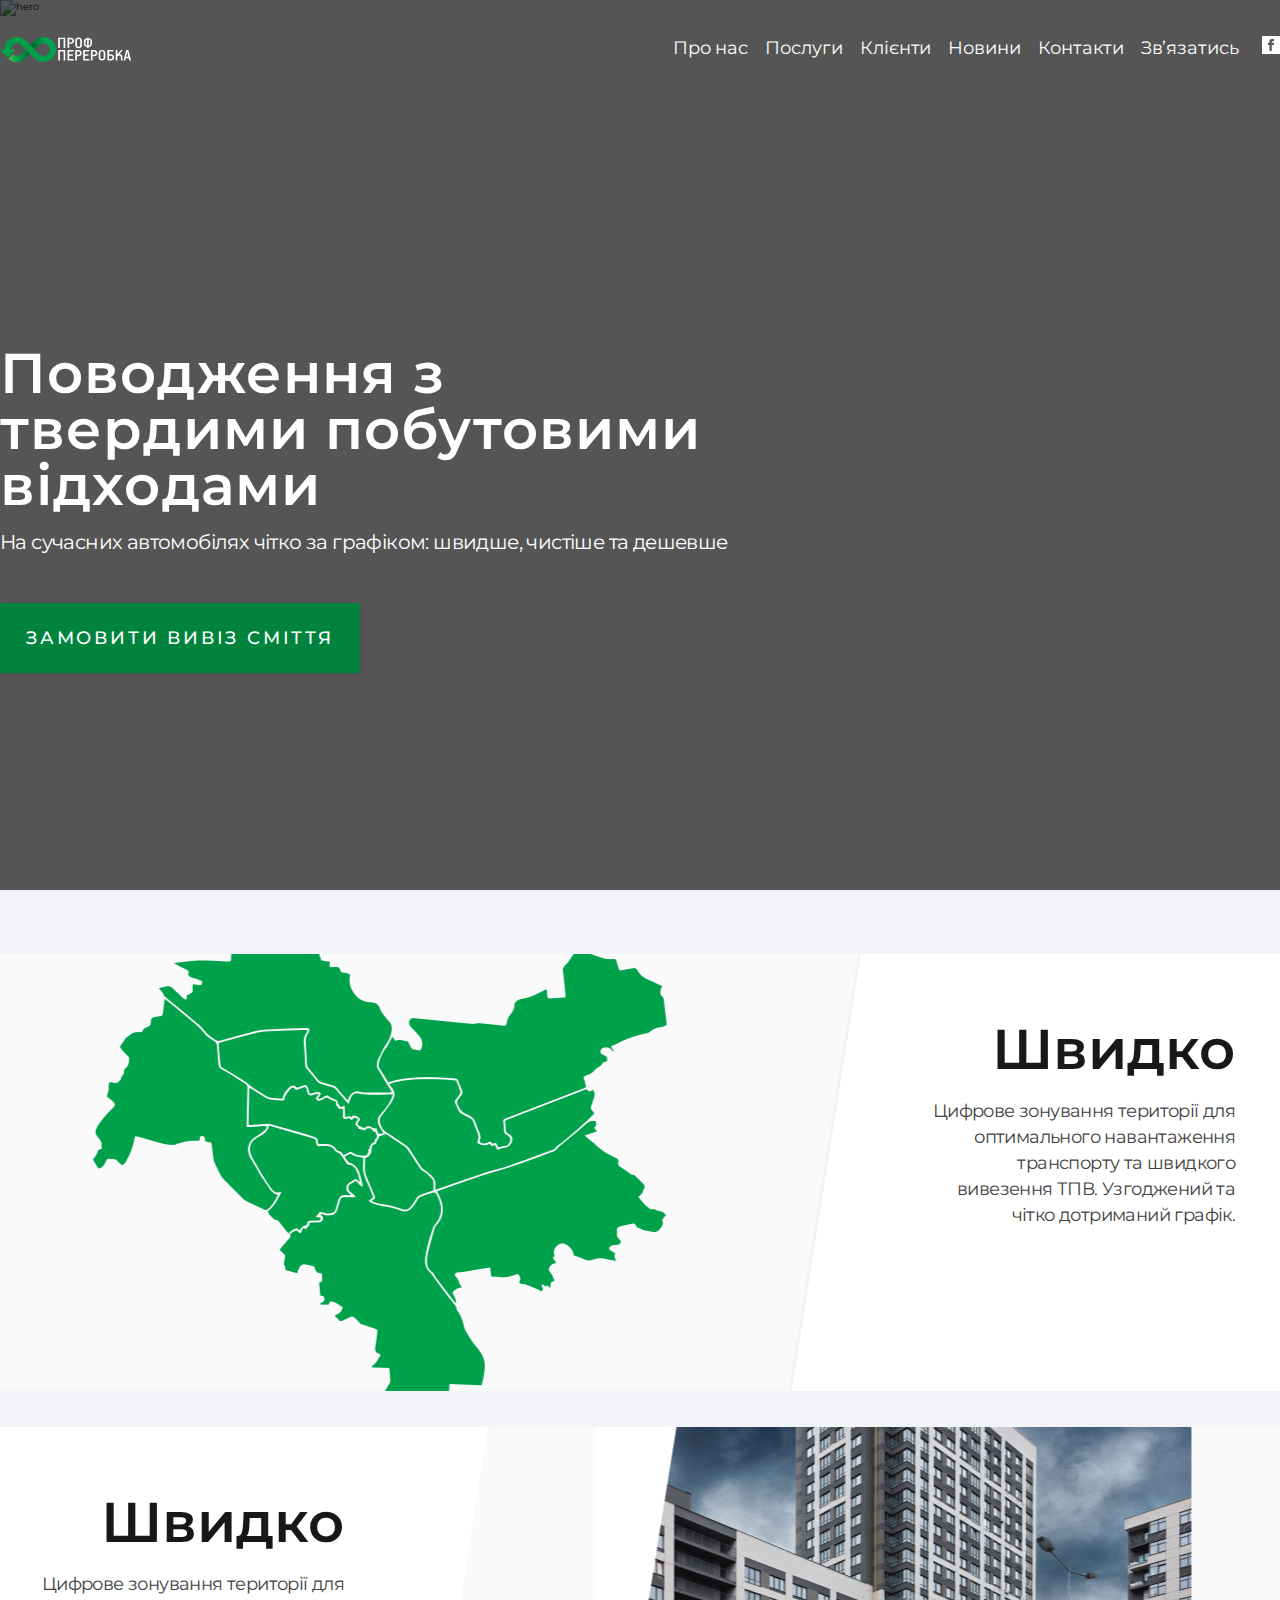
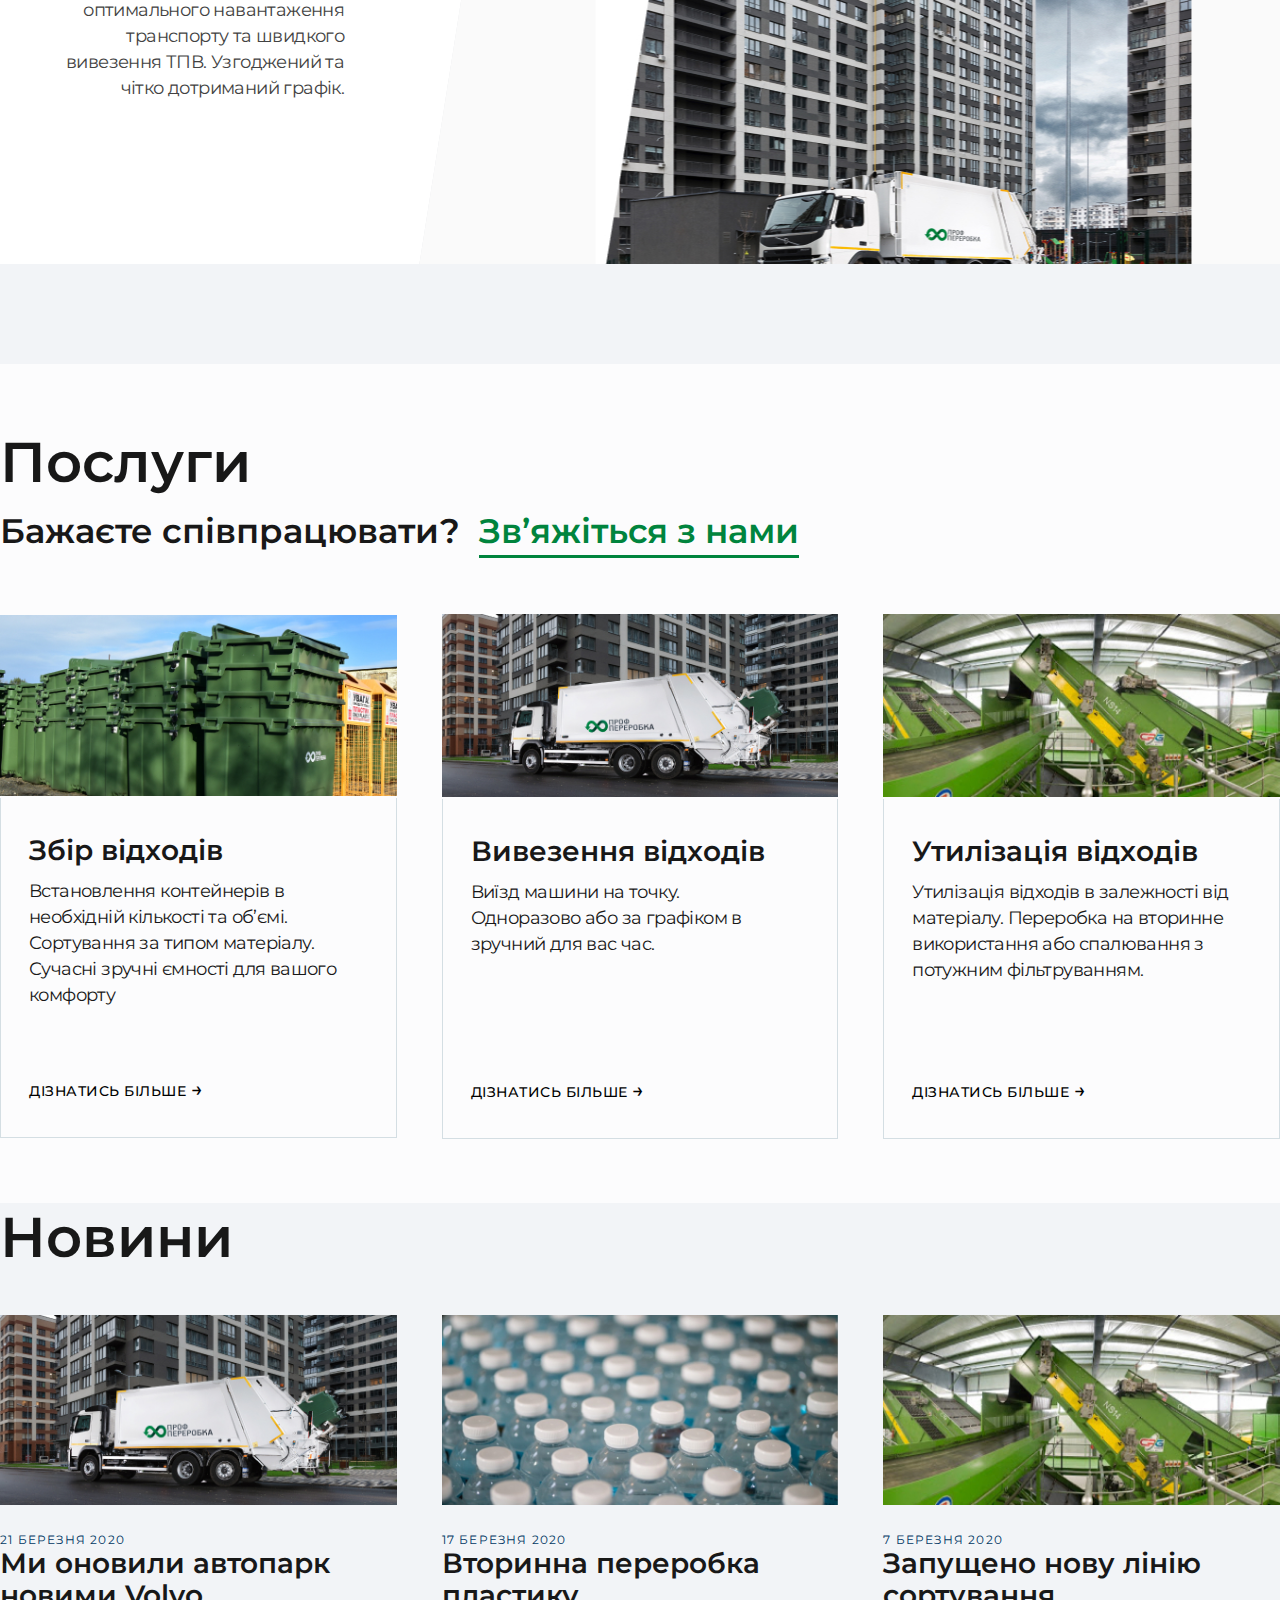
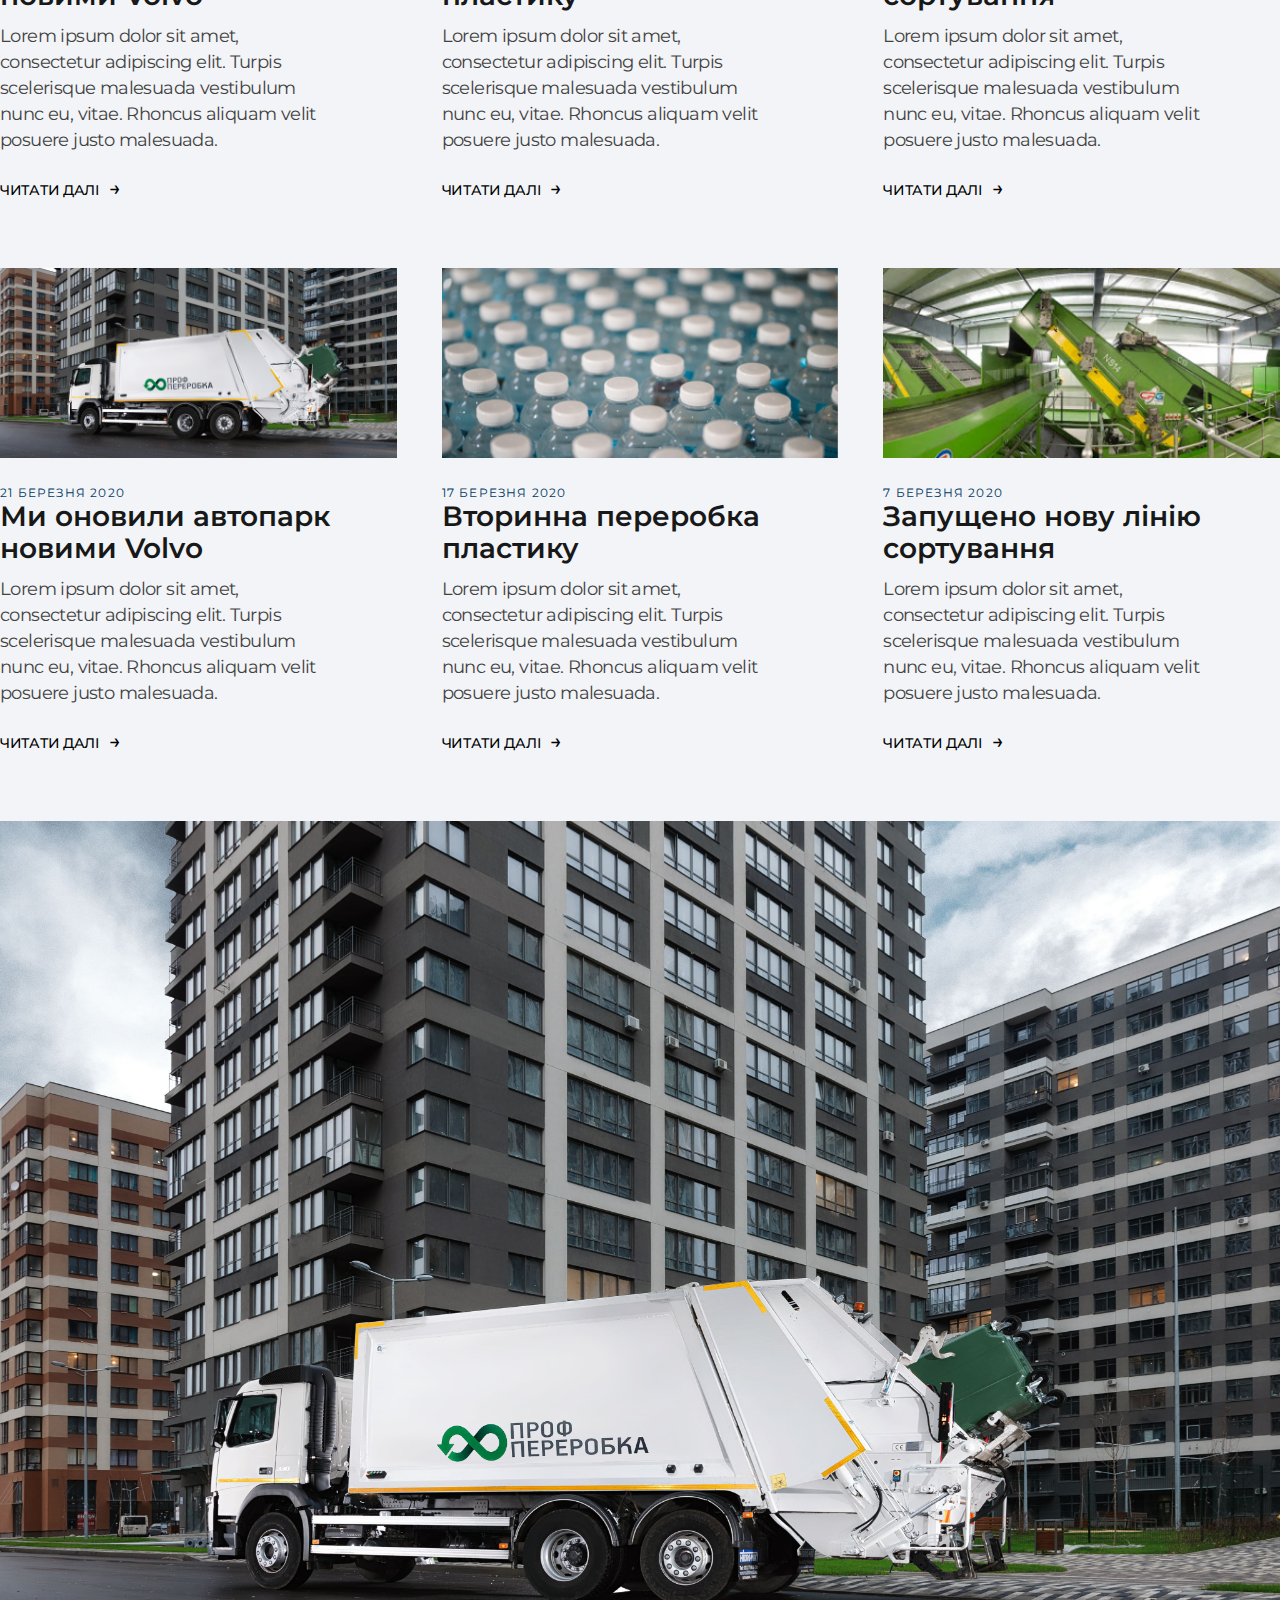
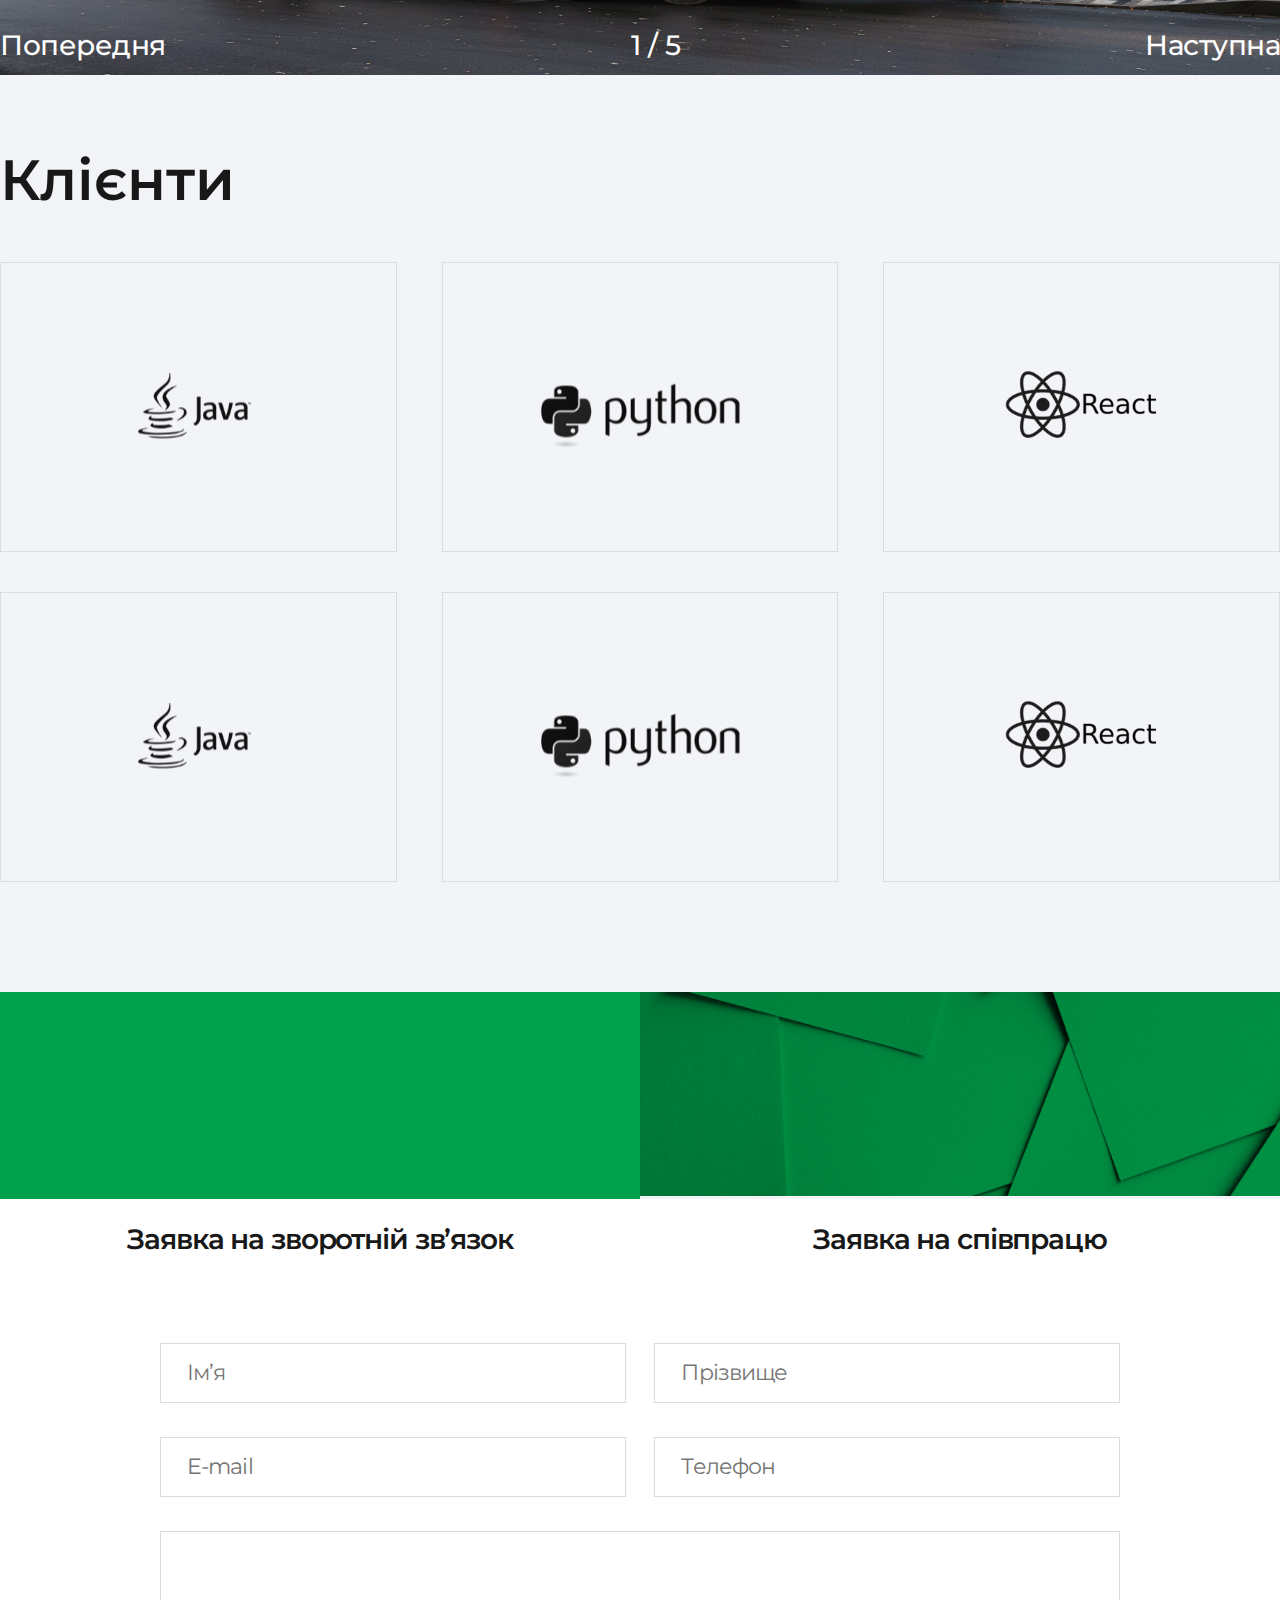
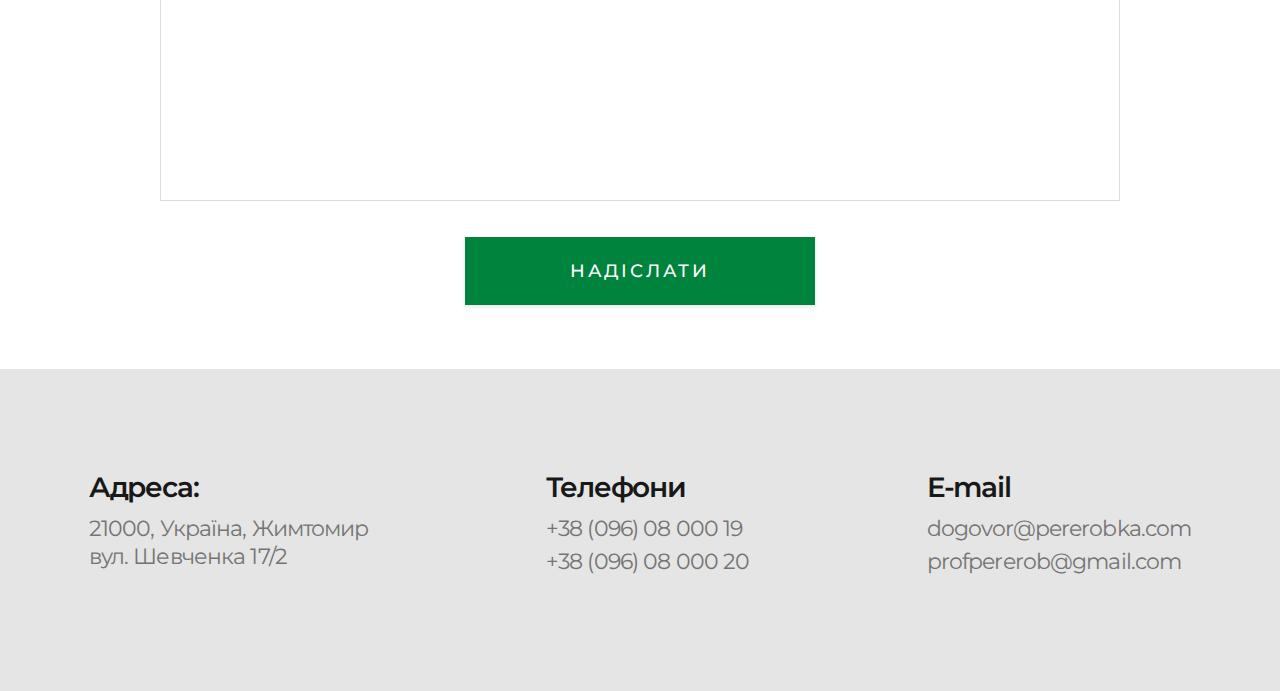
==== index.html @ 953efc50 "ratio fix" ====
<!DOCTYPE html>
<html lang="en">
    <head>
        <meta charset="UTF-8" />
        <meta name="viewport" content="width=device-width, initial-scale=1.0" />
        <title>ПрофПереробка</title>
        <link rel="stylesheet" href="css/bundle.css" />
    </head>
    <body>
        <section class="hero">
            <header class="header">
                <div class="container">
                    <div class="header__inner d-flex justify-content-between align-items-center">
                        <div class="header-logo">
                            <a href="index.html">
                                <img src="img/header-logo.svg" alt="header-logo" />
                            </a>
                        </div>
                        <nav class="header-nav">
                            <ul>
                                <li><a href="#">Про нас</a></li>
                                <li><a href="#">Послуги</a></li>
                                <li><a href="#">Клієнти</a></li>
                                <li><a href="#">Новини</a></li>
                                <li><a href="#">Контакти</a></li>
                                <li><a href="#">Зв’язатись</a></li>
                            </ul>
                            <a href="#" class="header-nav__icon">
                                <svg width="18" height="18" viewBox="0 0 18 18" fill="none" xmlns="http://www.w3.org/2000/svg">
                                    <path
                                        d="M0 0V18H18V0H0ZM12 5.25H10.5577C10.0957 5.25 9.75 5.439 9.75 5.91675V6.75H12L11.8207 9H9.75V15H7.5V9H6V6.75H7.5V5.30775C7.5 3.79125 8.298 3 10.0958 3H12V5.25Z"
                                        fill="white"
                                    />
                                </svg>
                            </a>
                        </nav>
                    </div>
                </div>
            </header>
            <div class="hero__media">
                <div class="backdrop"></div>
                <img src="img/hero-main.jpg" alt="hero" />
            </div>
            <div class="hero__content">
                <div class="container">
                    <div class="hero__inner">
                        <h2>Поводження з твердими побутовими відходами</h2>
                        <p>На сучасних автомобілях чітко за графіком: швидше, чистіше та дешевше</p>
                        <button class="trigger-button">Замовити вивіз сміття</button>
                    </div>
                </div>
            </div>
        </section>
        <section class="split">
            <div class="container">
                <div class="split__line d-flex justify-content-between">
                    <div class="split-left ml--2">
                        <div class="split-media">
                            <img src="img/split-kyiv-map.png" alt="map of kyiv" />
                        </div>
                    </div>
                    <div class="split-right mr--2">
                        <div class="split-content">
                            <div>
                                <h4>Швидко</h4>
                                <p>Цифрове зонування території для оптимального навантаження транспорту та швидкого вивезення ТПВ. Узгоджений та чітко дотриманий графік.</p>
                            </div>
                        </div>
                    </div>
                </div>
                <div class="split__line d-flex justify-content-between">
                    <div class="split-right ml--2">
                        <div class="split-content">
                            <div>
                                <h4>Швидко</h4>
                                <p>Цифрове зонування території для оптимального навантаження транспорту та швидкого вивезення ТПВ. Узгоджений та чітко дотриманий графік.</p>
                            </div>
                        </div>
                    </div>
                    <div class="split-left mr--2">
                        <div class="split-media">
                            <img src="img/split-truck-clean.jpg" alt="truck clean" />
                        </div>
                    </div>
                </div>
            </div>
        </section>
        <section class="services">
            <div class="container">
                <div class="services__title">
                    <h3>
                        Послуги
                    </h3>
                    <p><span>Бажаєте співпрацювати?</span> <a href="#">Зв’яжіться з нами</a></p>
                </div>
                <div class="services__inner d-flex justify-content-between align-items-center">
                    <div class="services-tile">
                        <div class="services-media">
                            <img src="img/services-bags.jpg" alt="bags" />
                        </div>
                        <div class="services-content">
                            <h4>Збір відходів</h4>
                            <p>Встановлення контейнерів в необхідній кількості та об’ємі. Сортування за типом матеріалу. Сучасні зручні ємності для вашого комфорту</p>
                            <button>Дізнатись більше <span>&RightArrow;</span></button>
                        </div>
                    </div>
                    <div class="services-tile">
                        <div class="services-media">
                            <img src="img/services-truck.jpg" alt="truck" />
                        </div>
                        <div class="services-content">
                            <h4>Вивезення відходів</h4>
                            <p>Виїзд машини на точку. Одноразово або за графіком в зручний для вас час.</p>
                            <button>Дізнатись більше <span>&RightArrow;</span></button>
                        </div>
                    </div>
                    <div class="services-tile">
                        <div class="services-media">
                            <img src="img/services-utilisation.jpg" alt="utilisation" />
                        </div>
                        <div class="services-content">
                            <h4>Утилізація відходів</h4>
                            <p>Утилізація відходів в залежності від матеріалу. Переробка на вторинне використання або спалювання з потужним фільтруванням.</p>
                            <button>Дізнатись більше <span>&RightArrow;</span></button>
                        </div>
                    </div>
                </div>
            </div>
        </section>
        <section class="news">
            <div class="container">
                <h3 class="news__title">
                    Новини
                </h3>
                <div class="news__inner d-flex justify-content-between align-items-center flex-wrap">
                    <div class="news-tile">
                        <div class="news-media">
                            <img src="img/services-truck.jpg" alt="truck" />
                        </div>
                        <div class="news-content">
                            <span class="date">21 березня 2020</span>
                            <h4>Ми оновили автопарк новими Volvo</h4>
                            <p>Lorem ipsum dolor sit amet, consectetur adipiscing elit. Turpis scelerisque malesuada vestibulum nunc eu, vitae. Rhoncus aliquam velit posuere justo malesuada.</p>
                            <button>Читати далі<span>&RightArrow;</span></button>
                        </div>
                    </div>
                    <div class="news-tile">
                        <div class="news-media">
                            <img src="img/news-bottles.jpg" alt="bootles" />
                        </div>
                        <div class="news-content">
                            <span class="date">17 березня 2020</span>
                            <h4>Вторинна переробка пластику</h4>
                            <p>Lorem ipsum dolor sit amet, consectetur adipiscing elit. Turpis scelerisque malesuada vestibulum nunc eu, vitae. Rhoncus aliquam velit posuere justo malesuada.</p>
                            <button>Читати далі<span>&RightArrow;</span></button>
                        </div>
                    </div>
                    <div class="news-tile">
                        <div class="news-media">
                            <img src="img/services-utilisation.jpg" alt="truck" />
                        </div>
                        <div class="news-content">
                            <span class="date">7 березня 2020</span>
                            <h4>Запущено нову лінію сортування</h4>
                            <p>Lorem ipsum dolor sit amet, consectetur adipiscing elit. Turpis scelerisque malesuada vestibulum nunc eu, vitae. Rhoncus aliquam velit posuere justo malesuada.</p>
                            <button>Читати далі<span>&RightArrow;</span></button>
                        </div>
                    </div>
                    <div class="news-tile">
                        <div class="news-media">
                            <img src="img/services-truck.jpg" alt="truck" />
                        </div>
                        <div class="news-content">
                            <span class="date">21 березня 2020</span>
                            <h4>Ми оновили автопарк новими Volvo</h4>
                            <p>Lorem ipsum dolor sit amet, consectetur adipiscing elit. Turpis scelerisque malesuada vestibulum nunc eu, vitae. Rhoncus aliquam velit posuere justo malesuada.</p>
                            <button>Читати далі<span>&RightArrow;</span></button>
                        </div>
                    </div>
                    <div class="news-tile">
                        <div class="news-media">
                            <img src="img/news-bottles.jpg" alt="bootles" />
                        </div>
                        <div class="news-content">
                            <span class="date">17 березня 2020</span>
                            <h4>Вторинна переробка пластику</h4>
                            <p>Lorem ipsum dolor sit amet, consectetur adipiscing elit. Turpis scelerisque malesuada vestibulum nunc eu, vitae. Rhoncus aliquam velit posuere justo malesuada.</p>
                            <button>Читати далі<span>&RightArrow;</span></button>
                        </div>
                    </div>
                    <div class="news-tile">
                        <div class="news-media">
                            <img src="img/services-utilisation.jpg" alt="truck" />
                        </div>
                        <div class="news-content">
                            <span class="date">7 березня 2020</span>
                            <h4>Запущено нову лінію сортування</h4>
                            <p>Lorem ipsum dolor sit amet, consectetur adipiscing elit. Turpis scelerisque malesuada vestibulum nunc eu, vitae. Rhoncus aliquam velit posuere justo malesuada.</p>
                            <button>Читати далі<span>&RightArrow;</span></button>
                        </div>
                    </div>
                </div>
            </div>
        </section>
        <section class="media-info">
            <div class="media-slider">
                <div class="media-slider__item">
                    <img src="img/slider-img.jpg" alt="slide" />
                </div>
                <div class="media-slider__item">
                    <img src="img/slider-img.jpg" alt="slide" />
                </div>
                <div class="media-slider__item">
                    <img src="img/slider-img.jpg" alt="slide" />
                </div>
                <div class="media-slider__item">
                    <img src="img/slider-img.jpg" alt="slide" />
                </div>
                <div class="media-slider__item">
                    <img src="img/slider-img.jpg" alt="slide" />
                </div>
                <div class="container position-relative">
                    <div class="media-slider-control d-flex justify-content-between align-items-center">
                        <button class="prev-slide slide-control-btn">Попередня</button>
                        <p>
                            <span class="current-slide">1</span> /
                            <span class="slides-length">15</span>
                        </p>
                        <button class="next-slide slide-control-btn">Наступна</button>
                    </div>
                </div>
            </div>
        </section>
        <section class="clients">
            <div class="container">
                <h3 class="clients__title">Клієнти</h3>
                <div class="clients__inner d-flex justify-content-between align-items-center flex-wrap">
                    <div class="client">
                        <div class="client__inner position-relative">
                            <div class="front">
                                <div class="media-wrap position-relative">
                                    <img src="img/client-java.svg" alt="java" />
                                </div>
                            </div>
                            <div class="back">
                                <div class="content-wrap position-relative">
                                    <div class="content">
                                        <h4>Послуги</h4>
                                        <ul>
                                            <li><a href="#">збір відходів</a></li>
                                            <li><a href="#">вивезення відходів</a></li>
                                            <li><a href="#">утилізація відходів</a></li>
                                        </ul>
                                    </div>
                                </div>
                            </div>
                        </div>
                    </div>
                    <div class="client">
                        <div class="front">
                            <div class="media-wrap position-relative">
                                <img src="img/client-python.svg" alt="pyth" />
                            </div>
                        </div>
                        <div class="back">
                            <div class="content-wrap position-relative">
                                <div class="content">
                                    <h4>Послуги</h4>
                                    <ul>
                                        <li><a href="#">збір відходів</a></li>
                                        <li><a href="#">вивезення відходів</a></li>
                                        <li><a href="#">утилізація відходів</a></li>
                                    </ul>
                                </div>
                            </div>
                        </div>
                    </div>
                    <div class="client">
                        <div class="front">
                            <div class="media-wrap position-relative">
                                <img src="img/client-react.svg" alt="react" />
                            </div>
                        </div>
                        <div class="back">
                            <div class="content-wrap position-relative">
                                <div class="content">
                                    <h4>Послуги</h4>
                                    <ul>
                                        <li><a href="#">збір відходів</a></li>
                                        <li><a href="#">вивезення відходів</a></li>
                                        <li><a href="#">утилізація відходів</a></li>
                                    </ul>
                                </div>
                            </div>
                        </div>
                    </div>
                    <div class="client">
                        <div class="front">
                            <div class="media-wrap position-relative">
                                <img src="img/client-java.svg" alt="java" />
                            </div>
                        </div>
                        <div class="back">
                            <div class="content-wrap position-relative">
                                <div class="content">
                                    <h4>Послуги</h4>
                                    <ul>
                                        <li><a href="#">збір відходів</a></li>
                                        <li><a href="#">вивезення відходів</a></li>
                                        <li><a href="#">утилізація відходів</a></li>
                                    </ul>
                                </div>
                            </div>
                        </div>
                    </div>
                    <div class="client">
                        <div class="front">
                            <div class="media-wrap position-relative">
                                <img src="img/client-python.svg" alt="pyth" />
                            </div>
                        </div>
                        <div class="back">
                            <div class="content-wrap position-relative">
                                <div class="content">
                                    <h4>Послуги</h4>
                                    <ul>
                                        <li><a href="#">збір відходів</a></li>
                                        <li><a href="#">вивезення відходів</a></li>
                                        <li><a href="#">утилізація відходів</a></li>
                                    </ul>
                                </div>
                            </div>
                        </div>
                    </div>
                    <div class="client">
                        <div class="front">
                            <div class="media-wrap position-relative">
                                <img src="img/client-react.svg" alt="react" />
                            </div>
                        </div>
                        <div class="back">
                            <div class="content-wrap position-relative">
                                <div class="content">
                                    <h4>Послуги</h4>
                                    <ul>
                                        <li><a href="#">збір відходів</a></li>
                                        <li><a href="#">вивезення відходів</a></li>
                                        <li><a href="#">утилізація відходів</a></li>
                                    </ul>
                                </div>
                            </div>
                        </div>
                    </div>
                </div>
            </div>
        </section>
        <section class="presentation d-flex">
            <div class="left"></div>
            <div class="right">
                <img src="img/bg.jpg" alt="bg" />
            </div>
        </section>
        <section class="form">
            <div class="form__top d-flex justify-content-between">
                <div class="callback-left">
                    <a href="#">Заявка на зворотній зв’язок</a>
                </div>
                <div class="callback-right">
                    <a href="#">Заявка на співпрацю</a>
                </div>
            </div>
            <div class="container">
                <form class="form__form">
                    <input type="text" name="name" placeholder="Ім’я" required />
                    <input type="text" name="surname" placeholder="Прізвище" required />
                    <input type="email" name="email" placeholder="E-mail" required />
                    <input type="tel" name="tel" placeholder="Телефон" required />
                    <textarea name="letter" required></textarea>
                    <input type="submit" value="Надіслати" class="trigger-button" />
                </form>
            </div>
        </section>
        <footer class="footer">
            <div class="container">
                <div class="footer__inner">
                    <div class="footer-adress">
                        <h4>Адреса:</h4>
                        <p>
                            <a href="#">
                                21000, Україна, Жимтомир <span>вул. Шевченка 17/2</span>
                            </a>
                        </p>
                    </div>
                    <div class="footer-tel">
                        <h4>Телефони</h4>
                        <p>
                            <a href="#">+38 (096) 08 000 19</a>
                            <a href="#">+38 (096) 08 000 20</a>
                        </p>
                    </div>
                    <div class="footer-email">
                        <h4>E-mail</h4>
                        <p>
                            <a href="#">dogovor@pererobka.com</a>
                            <a href="#">profpererob@gmail.com</a>
                        </p>
                    </div>
                </div>
            </div>
        </footer>
        <script src="js/bundle.js"></script>
    </body>
</html>
---- css/bundle.css ----
@import url(https://fonts.googleapis.com/css2?family=Montserrat:wght@400;500;600&display=swap);
.header {
  position: absolute;
  width: 100%;
  padding-top: 3.5rem;
  padding-bottom: 2.6rem;
  z-index: 90;
}
.header__inner .header-nav ul {
  display: inline-block;
  list-style: none;
}
.header__inner .header-nav ul li {
  display: inline-block;
  padding-bottom: 0.4rem;
  border-bottom: 2px solid transparent;
  transition: border-color 0.3s linear;
  margin-left: 1.4rem;
}
.header__inner .header-nav ul li a {
  font-size: 1.8rem;
  line-height: 2.6rem;
  letter-spacing: -0.06px;
  color: white;
  text-decoration: none;
  transition: color 0.3s linear;
}
.header__inner .header-nav ul li:first-child {
  margin-left: 0;
}
.header__inner .header-nav ul li:hover {
  border-bottom: 0.2rem solid #00a14b;
}
.header__inner .header-nav ul li:hover a {
  color: #00a14b;
}
.header__inner .header-nav__icon {
  margin-left: 2rem;
  text-decoration: none;
}
.header__inner .header-nav__icon svg {
  max-width: 1.8rem;
  max-height: 1.8rem;
}

.hero {
  position: relative;
}
.hero__media {
  position: relative;
}
.hero__media img {
  min-height: 89rem;
  max-width: 100%;
}
.hero__media .backdrop {
  width: 100%;
  position: absolute;
  right: 0;
  top: 0;
  bottom: 0;
  background-color: rgba(0, 0, 0, 0.65);
}
.hero__content {
  position: absolute;
  top: 0;
  left: 0;
  right: 0;
  padding-top: 34.5rem;
}
.hero__inner {
  color: white;
}
.hero__inner h2 {
  font-size: 5.6rem;
  line-height: 5.6rem;
  letter-spacing: 0.02em;
  font-weight: 600;
  max-width: 60%;
  margin-bottom: 1.6rem;
}
.hero__inner p {
  margin-bottom: 4.8rem;
  font-size: 2rem;
  line-height: 2.6rem;
  letter-spacing: -0.6px;
}

.news__title {
  margin-bottom: 4.4rem;
  color: #181818;
  font-weight: 600;
  font-size: 5.6rem;
  line-height: 6.8rem;
}
.news__inner .news-tile {
  flex-basis: 31%;
  margin-bottom: 5rem;
}
.news__inner .news-tile .news-media {
  overflow: hidden;
}
.news__inner .news-tile .news-media img {
  min-height: 19rem;
  width: 100%;
}
.news__inner .news-tile:hover .news-content .date {
  color: #00843d;
}
.news__inner .news-tile:hover .news-content h4 {
  color: #00843d;
}
.news__inner .news-tile:hover .news-content p {
  color: #00843d;
}
.news__inner .news-tile:hover .news-content button {
  color: #00843d;
}
.news__inner .news-tile .news-content {
  padding-top: 2.5rem;
  padding-bottom: 2.5rem;
  min-height: 31rem;
  position: relative;
}
.news__inner .news-tile .news-content .date {
  text-transform: uppercase;
  color: #013763;
  letter-spacing: 0.1em;
  font-size: 1.2rem;
  line-height: 1.4rem;
  margin-bottom: 0.8rem;
}
.news__inner .news-tile .news-content h4 {
  font-size: 2.8rem;
  line-height: 3.2rem;
  color: #181818;
  font-weight: 600;
  margin-bottom: 1.2rem;
}
.news__inner .news-tile .news-content p {
  letter-spacing: -0.6px;
  font-size: 1.8rem;
  line-height: 2.6rem;
  max-width: 33rem;
  color: #424242;
  margin-bottom: 2.6rem;
}
.news__inner .news-tile .news-content button {
  position: absolute;
  left: 0;
  bottom: 2rem;
  outline: none;
  border: none;
  text-transform: uppercase;
  letter-spacing: 0.5px;
  font-weight: 500;
  font-size: 1.4rem;
  line-height: 1.6rem;
  letter-spacing: -0.3px;
  background-color: transparent;
  cursor: pointer;
}
.news__inner .news-tile .news-content button span {
  display: inline-block;
  margin-left: 1rem;
  font-size: 2rem;
}

.form {
  background-color: #ffffff;
}
.form__top .callback-left,
.form__top .callback-right {
  flex-basis: 50%;
  text-align: center;
  padding-top: 2.4rem;
  padding-bottom: 2.4rem;
}
.form__top .callback-left a,
.form__top .callback-right a {
  cursor: pointer;
  opacity: 1;
  text-decoration: none;
  font-weight: 600;
  letter-spacing: -0.04em;
  line-height: 3.2rem;
  color: #181818;
  font-size: 2.8rem;
}
.form__top .callback-right {
  background: rgba(255,255,255,0.38824);
}
.form__form {
  width: 75%;
  margin: 0 auto;
  display: flex;
  justify-content: space-between;
  flex-wrap: wrap;
  padding-top: 6.4rem;
  padding-bottom: 6.4rem;
}
.form__form input[type=text],
.form__form input[type=tel],
.form__form input[type=email] {
  flex-basis: 48.5%;
  font-size: 2.2rem;
  line-height: 2.8rem;
  padding: 1.5rem 3.9rem 1.5rem 2.6rem;
  letter-spacing: -0.04em;
  border: 1px solid #d4dee3;
  outline: none;
  color: #acb7c2;
  margin-bottom: 3.4rem;
}
.form__form input[type=text]:focus,
.form__form input[type=tel]:focus,
.form__form input[type=email]:focus {
  outline: 1px solid #00a14b;
}
.form__form textarea {
  resize: none;
  flex-basis: 100%;
  height: 27rem;
  border: 1px solid #d4dee3;
  outline: none;
  color: #acb7c2;
  font-size: 2.2rem;
  line-height: 2.8rem;
  padding: 1.5rem 3.9rem 1.5rem 2.6rem;
  margin-bottom: 3.6rem;
}
.form__form textarea:focus {
  outline: 1px solid #00a14b;
}
.form__form input[type=submit] {
  margin: 0 auto;
  padding: 2.4rem 10.5rem;
}

.align-baseline {
  vertical-align: baseline !important;
}

.align-top {
  vertical-align: top !important;
}

.align-middle {
  vertical-align: middle !important;
}

.align-bottom {
  vertical-align: bottom !important;
}

.align-text-bottom {
  vertical-align: text-bottom !important;
}

.align-text-top {
  vertical-align: text-top !important;
}

.bg-primary {
  background-color: #007bff !important;
}

a.bg-primary:hover, a.bg-primary:focus,
button.bg-primary:hover,
button.bg-primary:focus {
  background-color: #0062cc !important;
}

.bg-secondary {
  background-color: #6c757d !important;
}

a.bg-secondary:hover, a.bg-secondary:focus,
button.bg-secondary:hover,
button.bg-secondary:focus {
  background-color: #545b62 !important;
}

.bg-success {
  background-color: #28a745 !important;
}

a.bg-success:hover, a.bg-success:focus,
button.bg-success:hover,
button.bg-success:focus {
  background-color: #1e7e34 !important;
}

.bg-info {
  background-color: #17a2b8 !important;
}

a.bg-info:hover, a.bg-info:focus,
button.bg-info:hover,
button.bg-info:focus {
  background-color: #117a8b !important;
}

.bg-warning {
  background-color: #ffc107 !important;
}

a.bg-warning:hover, a.bg-warning:focus,
button.bg-warning:hover,
button.bg-warning:focus {
  background-color: #d39e00 !important;
}

.bg-danger {
  background-color: #dc3545 !important;
}

a.bg-danger:hover, a.bg-danger:focus,
button.bg-danger:hover,
button.bg-danger:focus {
  background-color: #bd2130 !important;
}

.bg-light {
  background-color: #f8f9fa !important;
}

a.bg-light:hover, a.bg-light:focus,
button.bg-light:hover,
button.bg-light:focus {
  background-color: #dae0e5 !important;
}

.bg-dark {
  background-color: #343a40 !important;
}

a.bg-dark:hover, a.bg-dark:focus,
button.bg-dark:hover,
button.bg-dark:focus {
  background-color: #1d2124 !important;
}

.bg-white {
  background-color: #fff !important;
}

.bg-transparent {
  background-color: transparent !important;
}

.border {
  border: 1px solid #dee2e6 !important;
}

.border-top {
  border-top: 1px solid #dee2e6 !important;
}

.border-right {
  border-right: 1px solid #dee2e6 !important;
}

.border-bottom {
  border-bottom: 1px solid #dee2e6 !important;
}

.border-left {
  border-left: 1px solid #dee2e6 !important;
}

.border-0 {
  border: 0 !important;
}

.border-top-0 {
  border-top: 0 !important;
}

.border-right-0 {
  border-right: 0 !important;
}

.border-bottom-0 {
  border-bottom: 0 !important;
}

.border-left-0 {
  border-left: 0 !important;
}

.border-primary {
  border-color: #007bff !important;
}

.border-secondary {
  border-color: #6c757d !important;
}

.border-success {
  border-color: #28a745 !important;
}

.border-info {
  border-color: #17a2b8 !important;
}

.border-warning {
  border-color: #ffc107 !important;
}

.border-danger {
  border-color: #dc3545 !important;
}

.border-light {
  border-color: #f8f9fa !important;
}

.border-dark {
  border-color: #343a40 !important;
}

.border-white {
  border-color: #fff !important;
}

.rounded-sm {
  border-radius: 0.2rem !important;
}

.rounded {
  border-radius: 0.25rem !important;
}

.rounded-top {
  border-top-left-radius: 0.25rem !important;
  border-top-right-radius: 0.25rem !important;
}

.rounded-right {
  border-top-right-radius: 0.25rem !important;
  border-bottom-right-radius: 0.25rem !important;
}

.rounded-bottom {
  border-bottom-right-radius: 0.25rem !important;
  border-bottom-left-radius: 0.25rem !important;
}

.rounded-left {
  border-top-left-radius: 0.25rem !important;
  border-bottom-left-radius: 0.25rem !important;
}

.rounded-lg {
  border-radius: 0.3rem !important;
}

.rounded-circle {
  border-radius: 50% !important;
}

.rounded-pill {
  border-radius: 50rem !important;
}

.rounded-0 {
  border-radius: 0 !important;
}

.clearfix::after {
  display: block;
  clear: both;
  content: "";
}

.d-none {
  display: none !important;
}

.d-inline {
  display: inline !important;
}

.d-inline-block {
  display: inline-block !important;
}

.d-block {
  display: block !important;
}

.d-table {
  display: table !important;
}

.d-table-row {
  display: table-row !important;
}

.d-table-cell {
  display: table-cell !important;
}

.d-flex {
  display: flex !important;
}

.d-inline-flex {
  display: inline-flex !important;
}

@media (min-width: 576px) {
  .d-sm-none {
    display: none !important;
  }

  .d-sm-inline {
    display: inline !important;
  }

  .d-sm-inline-block {
    display: inline-block !important;
  }

  .d-sm-block {
    display: block !important;
  }

  .d-sm-table {
    display: table !important;
  }

  .d-sm-table-row {
    display: table-row !important;
  }

  .d-sm-table-cell {
    display: table-cell !important;
  }

  .d-sm-flex {
    display: flex !important;
  }

  .d-sm-inline-flex {
    display: inline-flex !important;
  }
}
@media (min-width: 768px) {
  .d-md-none {
    display: none !important;
  }

  .d-md-inline {
    display: inline !important;
  }

  .d-md-inline-block {
    display: inline-block !important;
  }

  .d-md-block {
    display: block !important;
  }

  .d-md-table {
    display: table !important;
  }

  .d-md-table-row {
    display: table-row !important;
  }

  .d-md-table-cell {
    display: table-cell !important;
  }

  .d-md-flex {
    display: flex !important;
  }

  .d-md-inline-flex {
    display: inline-flex !important;
  }
}
@media (min-width: 992px) {
  .d-lg-none {
    display: none !important;
  }

  .d-lg-inline {
    display: inline !important;
  }

  .d-lg-inline-block {
    display: inline-block !important;
  }

  .d-lg-block {
    display: block !important;
  }

  .d-lg-table {
    display: table !important;
  }

  .d-lg-table-row {
    display: table-row !important;
  }

  .d-lg-table-cell {
    display: table-cell !important;
  }

  .d-lg-flex {
    display: flex !important;
  }

  .d-lg-inline-flex {
    display: inline-flex !important;
  }
}
@media (min-width: 1200px) {
  .d-xl-none {
    display: none !important;
  }

  .d-xl-inline {
    display: inline !important;
  }

  .d-xl-inline-block {
    display: inline-block !important;
  }

  .d-xl-block {
    display: block !important;
  }

  .d-xl-table {
    display: table !important;
  }

  .d-xl-table-row {
    display: table-row !important;
  }

  .d-xl-table-cell {
    display: table-cell !important;
  }

  .d-xl-flex {
    display: flex !important;
  }

  .d-xl-inline-flex {
    display: inline-flex !important;
  }
}
@media print {
  .d-print-none {
    display: none !important;
  }

  .d-print-inline {
    display: inline !important;
  }

  .d-print-inline-block {
    display: inline-block !important;
  }

  .d-print-block {
    display: block !important;
  }

  .d-print-table {
    display: table !important;
  }

  .d-print-table-row {
    display: table-row !important;
  }

  .d-print-table-cell {
    display: table-cell !important;
  }

  .d-print-flex {
    display: flex !important;
  }

  .d-print-inline-flex {
    display: inline-flex !important;
  }
}
.embed-responsive {
  position: relative;
  display: block;
  width: 100%;
  padding: 0;
  overflow: hidden;
}
.embed-responsive::before {
  display: block;
  content: "";
}
.embed-responsive .embed-responsive-item,
.embed-responsive iframe,
.embed-responsive embed,
.embed-responsive object,
.embed-responsive video {
  position: absolute;
  top: 0;
  bottom: 0;
  left: 0;
  width: 100%;
  height: 100%;
  border: 0;
}

.embed-responsive-21by9::before {
  padding-top: 42.8571428571%;
}

.embed-responsive-16by9::before {
  padding-top: 56.25%;
}

.embed-responsive-4by3::before {
  padding-top: 75%;
}

.embed-responsive-1by1::before {
  padding-top: 100%;
}

.flex-row {
  flex-direction: row !important;
}

.flex-column {
  flex-direction: column !important;
}

.flex-row-reverse {
  flex-direction: row-reverse !important;
}

.flex-column-reverse {
  flex-direction: column-reverse !important;
}

.flex-wrap {
  flex-wrap: wrap !important;
}

.flex-nowrap {
  flex-wrap: nowrap !important;
}

.flex-wrap-reverse {
  flex-wrap: wrap-reverse !important;
}

.flex-fill {
  flex: 1 1 auto !important;
}

.flex-grow-0 {
  flex-grow: 0 !important;
}

.flex-grow-1 {
  flex-grow: 1 !important;
}

.flex-shrink-0 {
  flex-shrink: 0 !important;
}

.flex-shrink-1 {
  flex-shrink: 1 !important;
}

.justify-content-start {
  justify-content: flex-start !important;
}

.justify-content-end {
  justify-content: flex-end !important;
}

.justify-content-center {
  justify-content: center !important;
}

.justify-content-between {
  justify-content: space-between !important;
}

.justify-content-around {
  justify-content: space-around !important;
}

.align-items-start {
  align-items: flex-start !important;
}

.align-items-end {
  align-items: flex-end !important;
}

.align-items-center {
  align-items: center !important;
}

.align-items-baseline {
  align-items: baseline !important;
}

.align-items-stretch {
  align-items: stretch !important;
}

.align-content-start {
  align-content: flex-start !important;
}

.align-content-end {
  align-content: flex-end !important;
}

.align-content-center {
  align-content: center !important;
}

.align-content-between {
  align-content: space-between !important;
}

.align-content-around {
  align-content: space-around !important;
}

.align-content-stretch {
  align-content: stretch !important;
}

.align-self-auto {
  align-self: auto !important;
}

.align-self-start {
  align-self: flex-start !important;
}

.align-self-end {
  align-self: flex-end !important;
}

.align-self-center {
  align-self: center !important;
}

.align-self-baseline {
  align-self: baseline !important;
}

.align-self-stretch {
  align-self: stretch !important;
}

@media (min-width: 576px) {
  .flex-sm-row {
    flex-direction: row !important;
  }

  .flex-sm-column {
    flex-direction: column !important;
  }

  .flex-sm-row-reverse {
    flex-direction: row-reverse !important;
  }

  .flex-sm-column-reverse {
    flex-direction: column-reverse !important;
  }

  .flex-sm-wrap {
    flex-wrap: wrap !important;
  }

  .flex-sm-nowrap {
    flex-wrap: nowrap !important;
  }

  .flex-sm-wrap-reverse {
    flex-wrap: wrap-reverse !important;
  }

  .flex-sm-fill {
    flex: 1 1 auto !important;
  }

  .flex-sm-grow-0 {
    flex-grow: 0 !important;
  }

  .flex-sm-grow-1 {
    flex-grow: 1 !important;
  }

  .flex-sm-shrink-0 {
    flex-shrink: 0 !important;
  }

  .flex-sm-shrink-1 {
    flex-shrink: 1 !important;
  }

  .justify-content-sm-start {
    justify-content: flex-start !important;
  }

  .justify-content-sm-end {
    justify-content: flex-end !important;
  }

  .justify-content-sm-center {
    justify-content: center !important;
  }

  .justify-content-sm-between {
    justify-content: space-between !important;
  }

  .justify-content-sm-around {
    justify-content: space-around !important;
  }

  .align-items-sm-start {
    align-items: flex-start !important;
  }

  .align-items-sm-end {
    align-items: flex-end !important;
  }

  .align-items-sm-center {
    align-items: center !important;
  }

  .align-items-sm-baseline {
    align-items: baseline !important;
  }

  .align-items-sm-stretch {
    align-items: stretch !important;
  }

  .align-content-sm-start {
    align-content: flex-start !important;
  }

  .align-content-sm-end {
    align-content: flex-end !important;
  }

  .align-content-sm-center {
    align-content: center !important;
  }

  .align-content-sm-between {
    align-content: space-between !important;
  }

  .align-content-sm-around {
    align-content: space-around !important;
  }

  .align-content-sm-stretch {
    align-content: stretch !important;
  }

  .align-self-sm-auto {
    align-self: auto !important;
  }

  .align-self-sm-start {
    align-self: flex-start !important;
  }

  .align-self-sm-end {
    align-self: flex-end !important;
  }

  .align-self-sm-center {
    align-self: center !important;
  }

  .align-self-sm-baseline {
    align-self: baseline !important;
  }

  .align-self-sm-stretch {
    align-self: stretch !important;
  }
}
@media (min-width: 768px) {
  .flex-md-row {
    flex-direction: row !important;
  }

  .flex-md-column {
    flex-direction: column !important;
  }

  .flex-md-row-reverse {
    flex-direction: row-reverse !important;
  }

  .flex-md-column-reverse {
    flex-direction: column-reverse !important;
  }

  .flex-md-wrap {
    flex-wrap: wrap !important;
  }

  .flex-md-nowrap {
    flex-wrap: nowrap !important;
  }

  .flex-md-wrap-reverse {
    flex-wrap: wrap-reverse !important;
  }

  .flex-md-fill {
    flex: 1 1 auto !important;
  }

  .flex-md-grow-0 {
    flex-grow: 0 !important;
  }

  .flex-md-grow-1 {
    flex-grow: 1 !important;
  }

  .flex-md-shrink-0 {
    flex-shrink: 0 !important;
  }

  .flex-md-shrink-1 {
    flex-shrink: 1 !important;
  }

  .justify-content-md-start {
    justify-content: flex-start !important;
  }

  .justify-content-md-end {
    justify-content: flex-end !important;
  }

  .justify-content-md-center {
    justify-content: center !important;
  }

  .justify-content-md-between {
    justify-content: space-between !important;
  }

  .justify-content-md-around {
    justify-content: space-around !important;
  }

  .align-items-md-start {
    align-items: flex-start !important;
  }

  .align-items-md-end {
    align-items: flex-end !important;
  }

  .align-items-md-center {
    align-items: center !important;
  }

  .align-items-md-baseline {
    align-items: baseline !important;
  }

  .align-items-md-stretch {
    align-items: stretch !important;
  }

  .align-content-md-start {
    align-content: flex-start !important;
  }

  .align-content-md-end {
    align-content: flex-end !important;
  }

  .align-content-md-center {
    align-content: center !important;
  }

  .align-content-md-between {
    align-content: space-between !important;
  }

  .align-content-md-around {
    align-content: space-around !important;
  }

  .align-content-md-stretch {
    align-content: stretch !important;
  }

  .align-self-md-auto {
    align-self: auto !important;
  }

  .align-self-md-start {
    align-self: flex-start !important;
  }

  .align-self-md-end {
    align-self: flex-end !important;
  }

  .align-self-md-center {
    align-self: center !important;
  }

  .align-self-md-baseline {
    align-self: baseline !important;
  }

  .align-self-md-stretch {
    align-self: stretch !important;
  }
}
@media (min-width: 992px) {
  .flex-lg-row {
    flex-direction: row !important;
  }

  .flex-lg-column {
    flex-direction: column !important;
  }

  .flex-lg-row-reverse {
    flex-direction: row-reverse !important;
  }

  .flex-lg-column-reverse {
    flex-direction: column-reverse !important;
  }

  .flex-lg-wrap {
    flex-wrap: wrap !important;
  }

  .flex-lg-nowrap {
    flex-wrap: nowrap !important;
  }

  .flex-lg-wrap-reverse {
    flex-wrap: wrap-reverse !important;
  }

  .flex-lg-fill {
    flex: 1 1 auto !important;
  }

  .flex-lg-grow-0 {
    flex-grow: 0 !important;
  }

  .flex-lg-grow-1 {
    flex-grow: 1 !important;
  }

  .flex-lg-shrink-0 {
    flex-shrink: 0 !important;
  }

  .flex-lg-shrink-1 {
    flex-shrink: 1 !important;
  }

  .justify-content-lg-start {
    justify-content: flex-start !important;
  }

  .justify-content-lg-end {
    justify-content: flex-end !important;
  }

  .justify-content-lg-center {
    justify-content: center !important;
  }

  .justify-content-lg-between {
    justify-content: space-between !important;
  }

  .justify-content-lg-around {
    justify-content: space-around !important;
  }

  .align-items-lg-start {
    align-items: flex-start !important;
  }

  .align-items-lg-end {
    align-items: flex-end !important;
  }

  .align-items-lg-center {
    align-items: center !important;
  }

  .align-items-lg-baseline {
    align-items: baseline !important;
  }

  .align-items-lg-stretch {
    align-items: stretch !important;
  }

  .align-content-lg-start {
    align-content: flex-start !important;
  }

  .align-content-lg-end {
    align-content: flex-end !important;
  }

  .align-content-lg-center {
    align-content: center !important;
  }

  .align-content-lg-between {
    align-content: space-between !important;
  }

  .align-content-lg-around {
    align-content: space-around !important;
  }

  .align-content-lg-stretch {
    align-content: stretch !important;
  }

  .align-self-lg-auto {
    align-self: auto !important;
  }

  .align-self-lg-start {
    align-self: flex-start !important;
  }

  .align-self-lg-end {
    align-self: flex-end !important;
  }

  .align-self-lg-center {
    align-self: center !important;
  }

  .align-self-lg-baseline {
    align-self: baseline !important;
  }

  .align-self-lg-stretch {
    align-self: stretch !important;
  }
}
@media (min-width: 1200px) {
  .flex-xl-row {
    flex-direction: row !important;
  }

  .flex-xl-column {
    flex-direction: column !important;
  }

  .flex-xl-row-reverse {
    flex-direction: row-reverse !important;
  }

  .flex-xl-column-reverse {
    flex-direction: column-reverse !important;
  }

  .flex-xl-wrap {
    flex-wrap: wrap !important;
  }

  .flex-xl-nowrap {
    flex-wrap: nowrap !important;
  }

  .flex-xl-wrap-reverse {
    flex-wrap: wrap-reverse !important;
  }

  .flex-xl-fill {
    flex: 1 1 auto !important;
  }

  .flex-xl-grow-0 {
    flex-grow: 0 !important;
  }

  .flex-xl-grow-1 {
    flex-grow: 1 !important;
  }

  .flex-xl-shrink-0 {
    flex-shrink: 0 !important;
  }

  .flex-xl-shrink-1 {
    flex-shrink: 1 !important;
  }

  .justify-content-xl-start {
    justify-content: flex-start !important;
  }

  .justify-content-xl-end {
    justify-content: flex-end !important;
  }

  .justify-content-xl-center {
    justify-content: center !important;
  }

  .justify-content-xl-between {
    justify-content: space-between !important;
  }

  .justify-content-xl-around {
    justify-content: space-around !important;
  }

  .align-items-xl-start {
    align-items: flex-start !important;
  }

  .align-items-xl-end {
    align-items: flex-end !important;
  }

  .align-items-xl-center {
    align-items: center !important;
  }

  .align-items-xl-baseline {
    align-items: baseline !important;
  }

  .align-items-xl-stretch {
    align-items: stretch !important;
  }

  .align-content-xl-start {
    align-content: flex-start !important;
  }

  .align-content-xl-end {
    align-content: flex-end !important;
  }

  .align-content-xl-center {
    align-content: center !important;
  }

  .align-content-xl-between {
    align-content: space-between !important;
  }

  .align-content-xl-around {
    align-content: space-around !important;
  }

  .align-content-xl-stretch {
    align-content: stretch !important;
  }

  .align-self-xl-auto {
    align-self: auto !important;
  }

  .align-self-xl-start {
    align-self: flex-start !important;
  }

  .align-self-xl-end {
    align-self: flex-end !important;
  }

  .align-self-xl-center {
    align-self: center !important;
  }

  .align-self-xl-baseline {
    align-self: baseline !important;
  }

  .align-self-xl-stretch {
    align-self: stretch !important;
  }
}
.float-left {
  float: left !important;
}

.float-right {
  float: right !important;
}

.float-none {
  float: none !important;
}

@media (min-width: 576px) {
  .float-sm-left {
    float: left !important;
  }

  .float-sm-right {
    float: right !important;
  }

  .float-sm-none {
    float: none !important;
  }
}
@media (min-width: 768px) {
  .float-md-left {
    float: left !important;
  }

  .float-md-right {
    float: right !important;
  }

  .float-md-none {
    float: none !important;
  }
}
@media (min-width: 992px) {
  .float-lg-left {
    float: left !important;
  }

  .float-lg-right {
    float: right !important;
  }

  .float-lg-none {
    float: none !important;
  }
}
@media (min-width: 1200px) {
  .float-xl-left {
    float: left !important;
  }

  .float-xl-right {
    float: right !important;
  }

  .float-xl-none {
    float: none !important;
  }
}
.user-select-all {
  -webkit-user-select: all !important;
     -moz-user-select: all !important;
      -ms-user-select: all !important;
          user-select: all !important;
}

.user-select-auto {
  -webkit-user-select: auto !important;
     -moz-user-select: auto !important;
      -ms-user-select: auto !important;
          user-select: auto !important;
}

.user-select-none {
  -webkit-user-select: none !important;
     -moz-user-select: none !important;
      -ms-user-select: none !important;
          user-select: none !important;
}

.overflow-auto {
  overflow: auto !important;
}

.overflow-hidden {
  overflow: hidden !important;
}

.position-static {
  position: static !important;
}

.position-relative {
  position: relative !important;
}

.position-absolute {
  position: absolute !important;
}

.position-fixed {
  position: fixed !important;
}

.position-sticky {
  position: -webkit-sticky !important;
  position: sticky !important;
}

.fixed-top {
  position: fixed;
  top: 0;
  right: 0;
  left: 0;
  z-index: 1030;
}

.fixed-bottom {
  position: fixed;
  right: 0;
  bottom: 0;
  left: 0;
  z-index: 1030;
}

@supports ((position: -webkit-sticky) or (position: sticky)) {
  .sticky-top {
    position: -webkit-sticky;
    position: sticky;
    top: 0;
    z-index: 1020;
  }
}

.sr-only {
  position: absolute;
  width: 1px;
  height: 1px;
  padding: 0;
  margin: -1px;
  overflow: hidden;
  clip: rect(0, 0, 0, 0);
  white-space: nowrap;
  border: 0;
}

.sr-only-focusable:active, .sr-only-focusable:focus {
  position: static;
  width: auto;
  height: auto;
  overflow: visible;
  clip: auto;
  white-space: normal;
}

.shadow-sm {
  box-shadow: 0 0.125rem 0.25rem rgba(0, 0, 0, 0.075) !important;
}

.shadow {
  box-shadow: 0 0.5rem 1rem rgba(0, 0, 0, 0.15) !important;
}

.shadow-lg {
  box-shadow: 0 1rem 3rem rgba(0, 0, 0, 0.175) !important;
}

.shadow-none {
  box-shadow: none !important;
}

.w-25 {
  width: 25% !important;
}

.w-50 {
  width: 50% !important;
}

.w-75 {
  width: 75% !important;
}

.w-100 {
  width: 100% !important;
}

.w-auto {
  width: auto !important;
}

.h-25 {
  height: 25% !important;
}

.h-50 {
  height: 50% !important;
}

.h-75 {
  height: 75% !important;
}

.h-100 {
  height: 100% !important;
}

.h-auto {
  height: auto !important;
}

.mw-100 {
  max-width: 100% !important;
}

.mh-100 {
  max-height: 100% !important;
}

.min-vw-100 {
  min-width: 100vw !important;
}

.min-vh-100 {
  min-height: 100vh !important;
}

.vw-100 {
  width: 100vw !important;
}

.vh-100 {
  height: 100vh !important;
}

.m-0 {
  margin: 0 !important;
}

.mt-0,
.my-0 {
  margin-top: 0 !important;
}

.mr-0,
.mx-0 {
  margin-right: 0 !important;
}

.mb-0,
.my-0 {
  margin-bottom: 0 !important;
}

.ml-0,
.mx-0 {
  margin-left: 0 !important;
}

.m-1 {
  margin: 0.25rem !important;
}

.mt-1,
.my-1 {
  margin-top: 0.25rem !important;
}

.mr-1,
.mx-1 {
  margin-right: 0.25rem !important;
}

.mb-1,
.my-1 {
  margin-bottom: 0.25rem !important;
}

.ml-1,
.mx-1 {
  margin-left: 0.25rem !important;
}

.m-2 {
  margin: 0.5rem !important;
}

.mt-2,
.my-2 {
  margin-top: 0.5rem !important;
}

.mr-2,
.mx-2 {
  margin-right: 0.5rem !important;
}

.mb-2,
.my-2 {
  margin-bottom: 0.5rem !important;
}

.ml-2,
.mx-2 {
  margin-left: 0.5rem !important;
}

.m-3 {
  margin: 1rem !important;
}

.mt-3,
.my-3 {
  margin-top: 1rem !important;
}

.mr-3,
.mx-3 {
  margin-right: 1rem !important;
}

.mb-3,
.my-3 {
  margin-bottom: 1rem !important;
}

.ml-3,
.mx-3 {
  margin-left: 1rem !important;
}

.m-4 {
  margin: 1.5rem !important;
}

.mt-4,
.my-4 {
  margin-top: 1.5rem !important;
}

.mr-4,
.mx-4 {
  margin-right: 1.5rem !important;
}

.mb-4,
.my-4 {
  margin-bottom: 1.5rem !important;
}

.ml-4,
.mx-4 {
  margin-left: 1.5rem !important;
}

.m-5 {
  margin: 3rem !important;
}

.mt-5,
.my-5 {
  margin-top: 3rem !important;
}

.mr-5,
.mx-5 {
  margin-right: 3rem !important;
}

.mb-5,
.my-5 {
  margin-bottom: 3rem !important;
}

.ml-5,
.mx-5 {
  margin-left: 3rem !important;
}

.p-0 {
  padding: 0 !important;
}

.pt-0,
.py-0 {
  padding-top: 0 !important;
}

.pr-0,
.px-0 {
  padding-right: 0 !important;
}

.pb-0,
.py-0 {
  padding-bottom: 0 !important;
}

.pl-0,
.px-0 {
  padding-left: 0 !important;
}

.p-1 {
  padding: 0.25rem !important;
}

.pt-1,
.py-1 {
  padding-top: 0.25rem !important;
}

.pr-1,
.px-1 {
  padding-right: 0.25rem !important;
}

.pb-1,
.py-1 {
  padding-bottom: 0.25rem !important;
}

.pl-1,
.px-1 {
  padding-left: 0.25rem !important;
}

.p-2 {
  padding: 0.5rem !important;
}

.pt-2,
.py-2 {
  padding-top: 0.5rem !important;
}

.pr-2,
.px-2 {
  padding-right: 0.5rem !important;
}

.pb-2,
.py-2 {
  padding-bottom: 0.5rem !important;
}

.pl-2,
.px-2 {
  padding-left: 0.5rem !important;
}

.p-3 {
  padding: 1rem !important;
}

.pt-3,
.py-3 {
  padding-top: 1rem !important;
}

.pr-3,
.px-3 {
  padding-right: 1rem !important;
}

.pb-3,
.py-3 {
  padding-bottom: 1rem !important;
}

.pl-3,
.px-3 {
  padding-left: 1rem !important;
}

.p-4 {
  padding: 1.5rem !important;
}

.pt-4,
.py-4 {
  padding-top: 1.5rem !important;
}

.pr-4,
.px-4 {
  padding-right: 1.5rem !important;
}

.pb-4,
.py-4 {
  padding-bottom: 1.5rem !important;
}

.pl-4,
.px-4 {
  padding-left: 1.5rem !important;
}

.p-5 {
  padding: 3rem !important;
}

.pt-5,
.py-5 {
  padding-top: 3rem !important;
}

.pr-5,
.px-5 {
  padding-right: 3rem !important;
}

.pb-5,
.py-5 {
  padding-bottom: 3rem !important;
}

.pl-5,
.px-5 {
  padding-left: 3rem !important;
}

.m-n1 {
  margin: -0.25rem !important;
}

.mt-n1,
.my-n1 {
  margin-top: -0.25rem !important;
}

.mr-n1,
.mx-n1 {
  margin-right: -0.25rem !important;
}

.mb-n1,
.my-n1 {
  margin-bottom: -0.25rem !important;
}

.ml-n1,
.mx-n1 {
  margin-left: -0.25rem !important;
}

.m-n2 {
  margin: -0.5rem !important;
}

.mt-n2,
.my-n2 {
  margin-top: -0.5rem !important;
}

.mr-n2,
.mx-n2 {
  margin-right: -0.5rem !important;
}

.mb-n2,
.my-n2 {
  margin-bottom: -0.5rem !important;
}

.ml-n2,
.mx-n2 {
  margin-left: -0.5rem !important;
}

.m-n3 {
  margin: -1rem !important;
}

.mt-n3,
.my-n3 {
  margin-top: -1rem !important;
}

.mr-n3,
.mx-n3 {
  margin-right: -1rem !important;
}

.mb-n3,
.my-n3 {
  margin-bottom: -1rem !important;
}

.ml-n3,
.mx-n3 {
  margin-left: -1rem !important;
}

.m-n4 {
  margin: -1.5rem !important;
}

.mt-n4,
.my-n4 {
  margin-top: -1.5rem !important;
}

.mr-n4,
.mx-n4 {
  margin-right: -1.5rem !important;
}

.mb-n4,
.my-n4 {
  margin-bottom: -1.5rem !important;
}

.ml-n4,
.mx-n4 {
  margin-left: -1.5rem !important;
}

.m-n5 {
  margin: -3rem !important;
}

.mt-n5,
.my-n5 {
  margin-top: -3rem !important;
}

.mr-n5,
.mx-n5 {
  margin-right: -3rem !important;
}

.mb-n5,
.my-n5 {
  margin-bottom: -3rem !important;
}

.ml-n5,
.mx-n5 {
  margin-left: -3rem !important;
}

.m-auto {
  margin: auto !important;
}

.mt-auto,
.my-auto {
  margin-top: auto !important;
}

.mr-auto,
.mx-auto {
  margin-right: auto !important;
}

.mb-auto,
.my-auto {
  margin-bottom: auto !important;
}

.ml-auto,
.mx-auto {
  margin-left: auto !important;
}

@media (min-width: 576px) {
  .m-sm-0 {
    margin: 0 !important;
  }

  .mt-sm-0,
.my-sm-0 {
    margin-top: 0 !important;
  }

  .mr-sm-0,
.mx-sm-0 {
    margin-right: 0 !important;
  }

  .mb-sm-0,
.my-sm-0 {
    margin-bottom: 0 !important;
  }

  .ml-sm-0,
.mx-sm-0 {
    margin-left: 0 !important;
  }

  .m-sm-1 {
    margin: 0.25rem !important;
  }

  .mt-sm-1,
.my-sm-1 {
    margin-top: 0.25rem !important;
  }

  .mr-sm-1,
.mx-sm-1 {
    margin-right: 0.25rem !important;
  }

  .mb-sm-1,
.my-sm-1 {
    margin-bottom: 0.25rem !important;
  }

  .ml-sm-1,
.mx-sm-1 {
    margin-left: 0.25rem !important;
  }

  .m-sm-2 {
    margin: 0.5rem !important;
  }

  .mt-sm-2,
.my-sm-2 {
    margin-top: 0.5rem !important;
  }

  .mr-sm-2,
.mx-sm-2 {
    margin-right: 0.5rem !important;
  }

  .mb-sm-2,
.my-sm-2 {
    margin-bottom: 0.5rem !important;
  }

  .ml-sm-2,
.mx-sm-2 {
    margin-left: 0.5rem !important;
  }

  .m-sm-3 {
    margin: 1rem !important;
  }

  .mt-sm-3,
.my-sm-3 {
    margin-top: 1rem !important;
  }

  .mr-sm-3,
.mx-sm-3 {
    margin-right: 1rem !important;
  }

  .mb-sm-3,
.my-sm-3 {
    margin-bottom: 1rem !important;
  }

  .ml-sm-3,
.mx-sm-3 {
    margin-left: 1rem !important;
  }

  .m-sm-4 {
    margin: 1.5rem !important;
  }

  .mt-sm-4,
.my-sm-4 {
    margin-top: 1.5rem !important;
  }

  .mr-sm-4,
.mx-sm-4 {
    margin-right: 1.5rem !important;
  }

  .mb-sm-4,
.my-sm-4 {
    margin-bottom: 1.5rem !important;
  }

  .ml-sm-4,
.mx-sm-4 {
    margin-left: 1.5rem !important;
  }

  .m-sm-5 {
    margin: 3rem !important;
  }

  .mt-sm-5,
.my-sm-5 {
    margin-top: 3rem !important;
  }

  .mr-sm-5,
.mx-sm-5 {
    margin-right: 3rem !important;
  }

  .mb-sm-5,
.my-sm-5 {
    margin-bottom: 3rem !important;
  }

  .ml-sm-5,
.mx-sm-5 {
    margin-left: 3rem !important;
  }

  .p-sm-0 {
    padding: 0 !important;
  }

  .pt-sm-0,
.py-sm-0 {
    padding-top: 0 !important;
  }

  .pr-sm-0,
.px-sm-0 {
    padding-right: 0 !important;
  }

  .pb-sm-0,
.py-sm-0 {
    padding-bottom: 0 !important;
  }

  .pl-sm-0,
.px-sm-0 {
    padding-left: 0 !important;
  }

  .p-sm-1 {
    padding: 0.25rem !important;
  }

  .pt-sm-1,
.py-sm-1 {
    padding-top: 0.25rem !important;
  }

  .pr-sm-1,
.px-sm-1 {
    padding-right: 0.25rem !important;
  }

  .pb-sm-1,
.py-sm-1 {
    padding-bottom: 0.25rem !important;
  }

  .pl-sm-1,
.px-sm-1 {
    padding-left: 0.25rem !important;
  }

  .p-sm-2 {
    padding: 0.5rem !important;
  }

  .pt-sm-2,
.py-sm-2 {
    padding-top: 0.5rem !important;
  }

  .pr-sm-2,
.px-sm-2 {
    padding-right: 0.5rem !important;
  }

  .pb-sm-2,
.py-sm-2 {
    padding-bottom: 0.5rem !important;
  }

  .pl-sm-2,
.px-sm-2 {
    padding-left: 0.5rem !important;
  }

  .p-sm-3 {
    padding: 1rem !important;
  }

  .pt-sm-3,
.py-sm-3 {
    padding-top: 1rem !important;
  }

  .pr-sm-3,
.px-sm-3 {
    padding-right: 1rem !important;
  }

  .pb-sm-3,
.py-sm-3 {
    padding-bottom: 1rem !important;
  }

  .pl-sm-3,
.px-sm-3 {
    padding-left: 1rem !important;
  }

  .p-sm-4 {
    padding: 1.5rem !important;
  }

  .pt-sm-4,
.py-sm-4 {
    padding-top: 1.5rem !important;
  }

  .pr-sm-4,
.px-sm-4 {
    padding-right: 1.5rem !important;
  }

  .pb-sm-4,
.py-sm-4 {
    padding-bottom: 1.5rem !important;
  }

  .pl-sm-4,
.px-sm-4 {
    padding-left: 1.5rem !important;
  }

  .p-sm-5 {
    padding: 3rem !important;
  }

  .pt-sm-5,
.py-sm-5 {
    padding-top: 3rem !important;
  }

  .pr-sm-5,
.px-sm-5 {
    padding-right: 3rem !important;
  }

  .pb-sm-5,
.py-sm-5 {
    padding-bottom: 3rem !important;
  }

  .pl-sm-5,
.px-sm-5 {
    padding-left: 3rem !important;
  }

  .m-sm-n1 {
    margin: -0.25rem !important;
  }

  .mt-sm-n1,
.my-sm-n1 {
    margin-top: -0.25rem !important;
  }

  .mr-sm-n1,
.mx-sm-n1 {
    margin-right: -0.25rem !important;
  }

  .mb-sm-n1,
.my-sm-n1 {
    margin-bottom: -0.25rem !important;
  }

  .ml-sm-n1,
.mx-sm-n1 {
    margin-left: -0.25rem !important;
  }

  .m-sm-n2 {
    margin: -0.5rem !important;
  }

  .mt-sm-n2,
.my-sm-n2 {
    margin-top: -0.5rem !important;
  }

  .mr-sm-n2,
.mx-sm-n2 {
    margin-right: -0.5rem !important;
  }

  .mb-sm-n2,
.my-sm-n2 {
    margin-bottom: -0.5rem !important;
  }

  .ml-sm-n2,
.mx-sm-n2 {
    margin-left: -0.5rem !important;
  }

  .m-sm-n3 {
    margin: -1rem !important;
  }

  .mt-sm-n3,
.my-sm-n3 {
    margin-top: -1rem !important;
  }

  .mr-sm-n3,
.mx-sm-n3 {
    margin-right: -1rem !important;
  }

  .mb-sm-n3,
.my-sm-n3 {
    margin-bottom: -1rem !important;
  }

  .ml-sm-n3,
.mx-sm-n3 {
    margin-left: -1rem !important;
  }

  .m-sm-n4 {
    margin: -1.5rem !important;
  }

  .mt-sm-n4,
.my-sm-n4 {
    margin-top: -1.5rem !important;
  }

  .mr-sm-n4,
.mx-sm-n4 {
    margin-right: -1.5rem !important;
  }

  .mb-sm-n4,
.my-sm-n4 {
    margin-bottom: -1.5rem !important;
  }

  .ml-sm-n4,
.mx-sm-n4 {
    margin-left: -1.5rem !important;
  }

  .m-sm-n5 {
    margin: -3rem !important;
  }

  .mt-sm-n5,
.my-sm-n5 {
    margin-top: -3rem !important;
  }

  .mr-sm-n5,
.mx-sm-n5 {
    margin-right: -3rem !important;
  }

  .mb-sm-n5,
.my-sm-n5 {
    margin-bottom: -3rem !important;
  }

  .ml-sm-n5,
.mx-sm-n5 {
    margin-left: -3rem !important;
  }

  .m-sm-auto {
    margin: auto !important;
  }

  .mt-sm-auto,
.my-sm-auto {
    margin-top: auto !important;
  }

  .mr-sm-auto,
.mx-sm-auto {
    margin-right: auto !important;
  }

  .mb-sm-auto,
.my-sm-auto {
    margin-bottom: auto !important;
  }

  .ml-sm-auto,
.mx-sm-auto {
    margin-left: auto !important;
  }
}
@media (min-width: 768px) {
  .m-md-0 {
    margin: 0 !important;
  }

  .mt-md-0,
.my-md-0 {
    margin-top: 0 !important;
  }

  .mr-md-0,
.mx-md-0 {
    margin-right: 0 !important;
  }

  .mb-md-0,
.my-md-0 {
    margin-bottom: 0 !important;
  }

  .ml-md-0,
.mx-md-0 {
    margin-left: 0 !important;
  }

  .m-md-1 {
    margin: 0.25rem !important;
  }

  .mt-md-1,
.my-md-1 {
    margin-top: 0.25rem !important;
  }

  .mr-md-1,
.mx-md-1 {
    margin-right: 0.25rem !important;
  }

  .mb-md-1,
.my-md-1 {
    margin-bottom: 0.25rem !important;
  }

  .ml-md-1,
.mx-md-1 {
    margin-left: 0.25rem !important;
  }

  .m-md-2 {
    margin: 0.5rem !important;
  }

  .mt-md-2,
.my-md-2 {
    margin-top: 0.5rem !important;
  }

  .mr-md-2,
.mx-md-2 {
    margin-right: 0.5rem !important;
  }

  .mb-md-2,
.my-md-2 {
    margin-bottom: 0.5rem !important;
  }

  .ml-md-2,
.mx-md-2 {
    margin-left: 0.5rem !important;
  }

  .m-md-3 {
    margin: 1rem !important;
  }

  .mt-md-3,
.my-md-3 {
    margin-top: 1rem !important;
  }

  .mr-md-3,
.mx-md-3 {
    margin-right: 1rem !important;
  }

  .mb-md-3,
.my-md-3 {
    margin-bottom: 1rem !important;
  }

  .ml-md-3,
.mx-md-3 {
    margin-left: 1rem !important;
  }

  .m-md-4 {
    margin: 1.5rem !important;
  }

  .mt-md-4,
.my-md-4 {
    margin-top: 1.5rem !important;
  }

  .mr-md-4,
.mx-md-4 {
    margin-right: 1.5rem !important;
  }

  .mb-md-4,
.my-md-4 {
    margin-bottom: 1.5rem !important;
  }

  .ml-md-4,
.mx-md-4 {
    margin-left: 1.5rem !important;
  }

  .m-md-5 {
    margin: 3rem !important;
  }

  .mt-md-5,
.my-md-5 {
    margin-top: 3rem !important;
  }

  .mr-md-5,
.mx-md-5 {
    margin-right: 3rem !important;
  }

  .mb-md-5,
.my-md-5 {
    margin-bottom: 3rem !important;
  }

  .ml-md-5,
.mx-md-5 {
    margin-left: 3rem !important;
  }

  .p-md-0 {
    padding: 0 !important;
  }

  .pt-md-0,
.py-md-0 {
    padding-top: 0 !important;
  }

  .pr-md-0,
.px-md-0 {
    padding-right: 0 !important;
  }

  .pb-md-0,
.py-md-0 {
    padding-bottom: 0 !important;
  }

  .pl-md-0,
.px-md-0 {
    padding-left: 0 !important;
  }

  .p-md-1 {
    padding: 0.25rem !important;
  }

  .pt-md-1,
.py-md-1 {
    padding-top: 0.25rem !important;
  }

  .pr-md-1,
.px-md-1 {
    padding-right: 0.25rem !important;
  }

  .pb-md-1,
.py-md-1 {
    padding-bottom: 0.25rem !important;
  }

  .pl-md-1,
.px-md-1 {
    padding-left: 0.25rem !important;
  }

  .p-md-2 {
    padding: 0.5rem !important;
  }

  .pt-md-2,
.py-md-2 {
    padding-top: 0.5rem !important;
  }

  .pr-md-2,
.px-md-2 {
    padding-right: 0.5rem !important;
  }

  .pb-md-2,
.py-md-2 {
    padding-bottom: 0.5rem !important;
  }

  .pl-md-2,
.px-md-2 {
    padding-left: 0.5rem !important;
  }

  .p-md-3 {
    padding: 1rem !important;
  }

  .pt-md-3,
.py-md-3 {
    padding-top: 1rem !important;
  }

  .pr-md-3,
.px-md-3 {
    padding-right: 1rem !important;
  }

  .pb-md-3,
.py-md-3 {
    padding-bottom: 1rem !important;
  }

  .pl-md-3,
.px-md-3 {
    padding-left: 1rem !important;
  }

  .p-md-4 {
    padding: 1.5rem !important;
  }

  .pt-md-4,
.py-md-4 {
    padding-top: 1.5rem !important;
  }

  .pr-md-4,
.px-md-4 {
    padding-right: 1.5rem !important;
  }

  .pb-md-4,
.py-md-4 {
    padding-bottom: 1.5rem !important;
  }

  .pl-md-4,
.px-md-4 {
    padding-left: 1.5rem !important;
  }

  .p-md-5 {
    padding: 3rem !important;
  }

  .pt-md-5,
.py-md-5 {
    padding-top: 3rem !important;
  }

  .pr-md-5,
.px-md-5 {
    padding-right: 3rem !important;
  }

  .pb-md-5,
.py-md-5 {
    padding-bottom: 3rem !important;
  }

  .pl-md-5,
.px-md-5 {
    padding-left: 3rem !important;
  }

  .m-md-n1 {
    margin: -0.25rem !important;
  }

  .mt-md-n1,
.my-md-n1 {
    margin-top: -0.25rem !important;
  }

  .mr-md-n1,
.mx-md-n1 {
    margin-right: -0.25rem !important;
  }

  .mb-md-n1,
.my-md-n1 {
    margin-bottom: -0.25rem !important;
  }

  .ml-md-n1,
.mx-md-n1 {
    margin-left: -0.25rem !important;
  }

  .m-md-n2 {
    margin: -0.5rem !important;
  }

  .mt-md-n2,
.my-md-n2 {
    margin-top: -0.5rem !important;
  }

  .mr-md-n2,
.mx-md-n2 {
    margin-right: -0.5rem !important;
  }

  .mb-md-n2,
.my-md-n2 {
    margin-bottom: -0.5rem !important;
  }

  .ml-md-n2,
.mx-md-n2 {
    margin-left: -0.5rem !important;
  }

  .m-md-n3 {
    margin: -1rem !important;
  }

  .mt-md-n3,
.my-md-n3 {
    margin-top: -1rem !important;
  }

  .mr-md-n3,
.mx-md-n3 {
    margin-right: -1rem !important;
  }

  .mb-md-n3,
.my-md-n3 {
    margin-bottom: -1rem !important;
  }

  .ml-md-n3,
.mx-md-n3 {
    margin-left: -1rem !important;
  }

  .m-md-n4 {
    margin: -1.5rem !important;
  }

  .mt-md-n4,
.my-md-n4 {
    margin-top: -1.5rem !important;
  }

  .mr-md-n4,
.mx-md-n4 {
    margin-right: -1.5rem !important;
  }

  .mb-md-n4,
.my-md-n4 {
    margin-bottom: -1.5rem !important;
  }

  .ml-md-n4,
.mx-md-n4 {
    margin-left: -1.5rem !important;
  }

  .m-md-n5 {
    margin: -3rem !important;
  }

  .mt-md-n5,
.my-md-n5 {
    margin-top: -3rem !important;
  }

  .mr-md-n5,
.mx-md-n5 {
    margin-right: -3rem !important;
  }

  .mb-md-n5,
.my-md-n5 {
    margin-bottom: -3rem !important;
  }

  .ml-md-n5,
.mx-md-n5 {
    margin-left: -3rem !important;
  }

  .m-md-auto {
    margin: auto !important;
  }

  .mt-md-auto,
.my-md-auto {
    margin-top: auto !important;
  }

  .mr-md-auto,
.mx-md-auto {
    margin-right: auto !important;
  }

  .mb-md-auto,
.my-md-auto {
    margin-bottom: auto !important;
  }

  .ml-md-auto,
.mx-md-auto {
    margin-left: auto !important;
  }
}
@media (min-width: 992px) {
  .m-lg-0 {
    margin: 0 !important;
  }

  .mt-lg-0,
.my-lg-0 {
    margin-top: 0 !important;
  }

  .mr-lg-0,
.mx-lg-0 {
    margin-right: 0 !important;
  }

  .mb-lg-0,
.my-lg-0 {
    margin-bottom: 0 !important;
  }

  .ml-lg-0,
.mx-lg-0 {
    margin-left: 0 !important;
  }

  .m-lg-1 {
    margin: 0.25rem !important;
  }

  .mt-lg-1,
.my-lg-1 {
    margin-top: 0.25rem !important;
  }

  .mr-lg-1,
.mx-lg-1 {
    margin-right: 0.25rem !important;
  }

  .mb-lg-1,
.my-lg-1 {
    margin-bottom: 0.25rem !important;
  }

  .ml-lg-1,
.mx-lg-1 {
    margin-left: 0.25rem !important;
  }

  .m-lg-2 {
    margin: 0.5rem !important;
  }

  .mt-lg-2,
.my-lg-2 {
    margin-top: 0.5rem !important;
  }

  .mr-lg-2,
.mx-lg-2 {
    margin-right: 0.5rem !important;
  }

  .mb-lg-2,
.my-lg-2 {
    margin-bottom: 0.5rem !important;
  }

  .ml-lg-2,
.mx-lg-2 {
    margin-left: 0.5rem !important;
  }

  .m-lg-3 {
    margin: 1rem !important;
  }

  .mt-lg-3,
.my-lg-3 {
    margin-top: 1rem !important;
  }

  .mr-lg-3,
.mx-lg-3 {
    margin-right: 1rem !important;
  }

  .mb-lg-3,
.my-lg-3 {
    margin-bottom: 1rem !important;
  }

  .ml-lg-3,
.mx-lg-3 {
    margin-left: 1rem !important;
  }

  .m-lg-4 {
    margin: 1.5rem !important;
  }

  .mt-lg-4,
.my-lg-4 {
    margin-top: 1.5rem !important;
  }

  .mr-lg-4,
.mx-lg-4 {
    margin-right: 1.5rem !important;
  }

  .mb-lg-4,
.my-lg-4 {
    margin-bottom: 1.5rem !important;
  }

  .ml-lg-4,
.mx-lg-4 {
    margin-left: 1.5rem !important;
  }

  .m-lg-5 {
    margin: 3rem !important;
  }

  .mt-lg-5,
.my-lg-5 {
    margin-top: 3rem !important;
  }

  .mr-lg-5,
.mx-lg-5 {
    margin-right: 3rem !important;
  }

  .mb-lg-5,
.my-lg-5 {
    margin-bottom: 3rem !important;
  }

  .ml-lg-5,
.mx-lg-5 {
    margin-left: 3rem !important;
  }

  .p-lg-0 {
    padding: 0 !important;
  }

  .pt-lg-0,
.py-lg-0 {
    padding-top: 0 !important;
  }

  .pr-lg-0,
.px-lg-0 {
    padding-right: 0 !important;
  }

  .pb-lg-0,
.py-lg-0 {
    padding-bottom: 0 !important;
  }

  .pl-lg-0,
.px-lg-0 {
    padding-left: 0 !important;
  }

  .p-lg-1 {
    padding: 0.25rem !important;
  }

  .pt-lg-1,
.py-lg-1 {
    padding-top: 0.25rem !important;
  }

  .pr-lg-1,
.px-lg-1 {
    padding-right: 0.25rem !important;
  }

  .pb-lg-1,
.py-lg-1 {
    padding-bottom: 0.25rem !important;
  }

  .pl-lg-1,
.px-lg-1 {
    padding-left: 0.25rem !important;
  }

  .p-lg-2 {
    padding: 0.5rem !important;
  }

  .pt-lg-2,
.py-lg-2 {
    padding-top: 0.5rem !important;
  }

  .pr-lg-2,
.px-lg-2 {
    padding-right: 0.5rem !important;
  }

  .pb-lg-2,
.py-lg-2 {
    padding-bottom: 0.5rem !important;
  }

  .pl-lg-2,
.px-lg-2 {
    padding-left: 0.5rem !important;
  }

  .p-lg-3 {
    padding: 1rem !important;
  }

  .pt-lg-3,
.py-lg-3 {
    padding-top: 1rem !important;
  }

  .pr-lg-3,
.px-lg-3 {
    padding-right: 1rem !important;
  }

  .pb-lg-3,
.py-lg-3 {
    padding-bottom: 1rem !important;
  }

  .pl-lg-3,
.px-lg-3 {
    padding-left: 1rem !important;
  }

  .p-lg-4 {
    padding: 1.5rem !important;
  }

  .pt-lg-4,
.py-lg-4 {
    padding-top: 1.5rem !important;
  }

  .pr-lg-4,
.px-lg-4 {
    padding-right: 1.5rem !important;
  }

  .pb-lg-4,
.py-lg-4 {
    padding-bottom: 1.5rem !important;
  }

  .pl-lg-4,
.px-lg-4 {
    padding-left: 1.5rem !important;
  }

  .p-lg-5 {
    padding: 3rem !important;
  }

  .pt-lg-5,
.py-lg-5 {
    padding-top: 3rem !important;
  }

  .pr-lg-5,
.px-lg-5 {
    padding-right: 3rem !important;
  }

  .pb-lg-5,
.py-lg-5 {
    padding-bottom: 3rem !important;
  }

  .pl-lg-5,
.px-lg-5 {
    padding-left: 3rem !important;
  }

  .m-lg-n1 {
    margin: -0.25rem !important;
  }

  .mt-lg-n1,
.my-lg-n1 {
    margin-top: -0.25rem !important;
  }

  .mr-lg-n1,
.mx-lg-n1 {
    margin-right: -0.25rem !important;
  }

  .mb-lg-n1,
.my-lg-n1 {
    margin-bottom: -0.25rem !important;
  }

  .ml-lg-n1,
.mx-lg-n1 {
    margin-left: -0.25rem !important;
  }

  .m-lg-n2 {
    margin: -0.5rem !important;
  }

  .mt-lg-n2,
.my-lg-n2 {
    margin-top: -0.5rem !important;
  }

  .mr-lg-n2,
.mx-lg-n2 {
    margin-right: -0.5rem !important;
  }

  .mb-lg-n2,
.my-lg-n2 {
    margin-bottom: -0.5rem !important;
  }

  .ml-lg-n2,
.mx-lg-n2 {
    margin-left: -0.5rem !important;
  }

  .m-lg-n3 {
    margin: -1rem !important;
  }

  .mt-lg-n3,
.my-lg-n3 {
    margin-top: -1rem !important;
  }

  .mr-lg-n3,
.mx-lg-n3 {
    margin-right: -1rem !important;
  }

  .mb-lg-n3,
.my-lg-n3 {
    margin-bottom: -1rem !important;
  }

  .ml-lg-n3,
.mx-lg-n3 {
    margin-left: -1rem !important;
  }

  .m-lg-n4 {
    margin: -1.5rem !important;
  }

  .mt-lg-n4,
.my-lg-n4 {
    margin-top: -1.5rem !important;
  }

  .mr-lg-n4,
.mx-lg-n4 {
    margin-right: -1.5rem !important;
  }

  .mb-lg-n4,
.my-lg-n4 {
    margin-bottom: -1.5rem !important;
  }

  .ml-lg-n4,
.mx-lg-n4 {
    margin-left: -1.5rem !important;
  }

  .m-lg-n5 {
    margin: -3rem !important;
  }

  .mt-lg-n5,
.my-lg-n5 {
    margin-top: -3rem !important;
  }

  .mr-lg-n5,
.mx-lg-n5 {
    margin-right: -3rem !important;
  }

  .mb-lg-n5,
.my-lg-n5 {
    margin-bottom: -3rem !important;
  }

  .ml-lg-n5,
.mx-lg-n5 {
    margin-left: -3rem !important;
  }

  .m-lg-auto {
    margin: auto !important;
  }

  .mt-lg-auto,
.my-lg-auto {
    margin-top: auto !important;
  }

  .mr-lg-auto,
.mx-lg-auto {
    margin-right: auto !important;
  }

  .mb-lg-auto,
.my-lg-auto {
    margin-bottom: auto !important;
  }

  .ml-lg-auto,
.mx-lg-auto {
    margin-left: auto !important;
  }
}
@media (min-width: 1200px) {
  .m-xl-0 {
    margin: 0 !important;
  }

  .mt-xl-0,
.my-xl-0 {
    margin-top: 0 !important;
  }

  .mr-xl-0,
.mx-xl-0 {
    margin-right: 0 !important;
  }

  .mb-xl-0,
.my-xl-0 {
    margin-bottom: 0 !important;
  }

  .ml-xl-0,
.mx-xl-0 {
    margin-left: 0 !important;
  }

  .m-xl-1 {
    margin: 0.25rem !important;
  }

  .mt-xl-1,
.my-xl-1 {
    margin-top: 0.25rem !important;
  }

  .mr-xl-1,
.mx-xl-1 {
    margin-right: 0.25rem !important;
  }

  .mb-xl-1,
.my-xl-1 {
    margin-bottom: 0.25rem !important;
  }

  .ml-xl-1,
.mx-xl-1 {
    margin-left: 0.25rem !important;
  }

  .m-xl-2 {
    margin: 0.5rem !important;
  }

  .mt-xl-2,
.my-xl-2 {
    margin-top: 0.5rem !important;
  }

  .mr-xl-2,
.mx-xl-2 {
    margin-right: 0.5rem !important;
  }

  .mb-xl-2,
.my-xl-2 {
    margin-bottom: 0.5rem !important;
  }

  .ml-xl-2,
.mx-xl-2 {
    margin-left: 0.5rem !important;
  }

  .m-xl-3 {
    margin: 1rem !important;
  }

  .mt-xl-3,
.my-xl-3 {
    margin-top: 1rem !important;
  }

  .mr-xl-3,
.mx-xl-3 {
    margin-right: 1rem !important;
  }

  .mb-xl-3,
.my-xl-3 {
    margin-bottom: 1rem !important;
  }

  .ml-xl-3,
.mx-xl-3 {
    margin-left: 1rem !important;
  }

  .m-xl-4 {
    margin: 1.5rem !important;
  }

  .mt-xl-4,
.my-xl-4 {
    margin-top: 1.5rem !important;
  }

  .mr-xl-4,
.mx-xl-4 {
    margin-right: 1.5rem !important;
  }

  .mb-xl-4,
.my-xl-4 {
    margin-bottom: 1.5rem !important;
  }

  .ml-xl-4,
.mx-xl-4 {
    margin-left: 1.5rem !important;
  }

  .m-xl-5 {
    margin: 3rem !important;
  }

  .mt-xl-5,
.my-xl-5 {
    margin-top: 3rem !important;
  }

  .mr-xl-5,
.mx-xl-5 {
    margin-right: 3rem !important;
  }

  .mb-xl-5,
.my-xl-5 {
    margin-bottom: 3rem !important;
  }

  .ml-xl-5,
.mx-xl-5 {
    margin-left: 3rem !important;
  }

  .p-xl-0 {
    padding: 0 !important;
  }

  .pt-xl-0,
.py-xl-0 {
    padding-top: 0 !important;
  }

  .pr-xl-0,
.px-xl-0 {
    padding-right: 0 !important;
  }

  .pb-xl-0,
.py-xl-0 {
    padding-bottom: 0 !important;
  }

  .pl-xl-0,
.px-xl-0 {
    padding-left: 0 !important;
  }

  .p-xl-1 {
    padding: 0.25rem !important;
  }

  .pt-xl-1,
.py-xl-1 {
    padding-top: 0.25rem !important;
  }

  .pr-xl-1,
.px-xl-1 {
    padding-right: 0.25rem !important;
  }

  .pb-xl-1,
.py-xl-1 {
    padding-bottom: 0.25rem !important;
  }

  .pl-xl-1,
.px-xl-1 {
    padding-left: 0.25rem !important;
  }

  .p-xl-2 {
    padding: 0.5rem !important;
  }

  .pt-xl-2,
.py-xl-2 {
    padding-top: 0.5rem !important;
  }

  .pr-xl-2,
.px-xl-2 {
    padding-right: 0.5rem !important;
  }

  .pb-xl-2,
.py-xl-2 {
    padding-bottom: 0.5rem !important;
  }

  .pl-xl-2,
.px-xl-2 {
    padding-left: 0.5rem !important;
  }

  .p-xl-3 {
    padding: 1rem !important;
  }

  .pt-xl-3,
.py-xl-3 {
    padding-top: 1rem !important;
  }

  .pr-xl-3,
.px-xl-3 {
    padding-right: 1rem !important;
  }

  .pb-xl-3,
.py-xl-3 {
    padding-bottom: 1rem !important;
  }

  .pl-xl-3,
.px-xl-3 {
    padding-left: 1rem !important;
  }

  .p-xl-4 {
    padding: 1.5rem !important;
  }

  .pt-xl-4,
.py-xl-4 {
    padding-top: 1.5rem !important;
  }

  .pr-xl-4,
.px-xl-4 {
    padding-right: 1.5rem !important;
  }

  .pb-xl-4,
.py-xl-4 {
    padding-bottom: 1.5rem !important;
  }

  .pl-xl-4,
.px-xl-4 {
    padding-left: 1.5rem !important;
  }

  .p-xl-5 {
    padding: 3rem !important;
  }

  .pt-xl-5,
.py-xl-5 {
    padding-top: 3rem !important;
  }

  .pr-xl-5,
.px-xl-5 {
    padding-right: 3rem !important;
  }

  .pb-xl-5,
.py-xl-5 {
    padding-bottom: 3rem !important;
  }

  .pl-xl-5,
.px-xl-5 {
    padding-left: 3rem !important;
  }

  .m-xl-n1 {
    margin: -0.25rem !important;
  }

  .mt-xl-n1,
.my-xl-n1 {
    margin-top: -0.25rem !important;
  }

  .mr-xl-n1,
.mx-xl-n1 {
    margin-right: -0.25rem !important;
  }

  .mb-xl-n1,
.my-xl-n1 {
    margin-bottom: -0.25rem !important;
  }

  .ml-xl-n1,
.mx-xl-n1 {
    margin-left: -0.25rem !important;
  }

  .m-xl-n2 {
    margin: -0.5rem !important;
  }

  .mt-xl-n2,
.my-xl-n2 {
    margin-top: -0.5rem !important;
  }

  .mr-xl-n2,
.mx-xl-n2 {
    margin-right: -0.5rem !important;
  }

  .mb-xl-n2,
.my-xl-n2 {
    margin-bottom: -0.5rem !important;
  }

  .ml-xl-n2,
.mx-xl-n2 {
    margin-left: -0.5rem !important;
  }

  .m-xl-n3 {
    margin: -1rem !important;
  }

  .mt-xl-n3,
.my-xl-n3 {
    margin-top: -1rem !important;
  }

  .mr-xl-n3,
.mx-xl-n3 {
    margin-right: -1rem !important;
  }

  .mb-xl-n3,
.my-xl-n3 {
    margin-bottom: -1rem !important;
  }

  .ml-xl-n3,
.mx-xl-n3 {
    margin-left: -1rem !important;
  }

  .m-xl-n4 {
    margin: -1.5rem !important;
  }

  .mt-xl-n4,
.my-xl-n4 {
    margin-top: -1.5rem !important;
  }

  .mr-xl-n4,
.mx-xl-n4 {
    margin-right: -1.5rem !important;
  }

  .mb-xl-n4,
.my-xl-n4 {
    margin-bottom: -1.5rem !important;
  }

  .ml-xl-n4,
.mx-xl-n4 {
    margin-left: -1.5rem !important;
  }

  .m-xl-n5 {
    margin: -3rem !important;
  }

  .mt-xl-n5,
.my-xl-n5 {
    margin-top: -3rem !important;
  }

  .mr-xl-n5,
.mx-xl-n5 {
    margin-right: -3rem !important;
  }

  .mb-xl-n5,
.my-xl-n5 {
    margin-bottom: -3rem !important;
  }

  .ml-xl-n5,
.mx-xl-n5 {
    margin-left: -3rem !important;
  }

  .m-xl-auto {
    margin: auto !important;
  }

  .mt-xl-auto,
.my-xl-auto {
    margin-top: auto !important;
  }

  .mr-xl-auto,
.mx-xl-auto {
    margin-right: auto !important;
  }

  .mb-xl-auto,
.my-xl-auto {
    margin-bottom: auto !important;
  }

  .ml-xl-auto,
.mx-xl-auto {
    margin-left: auto !important;
  }
}
.stretched-link::after {
  position: absolute;
  top: 0;
  right: 0;
  bottom: 0;
  left: 0;
  z-index: 1;
  pointer-events: auto;
  content: "";
  background-color: rgba(0, 0, 0, 0);
}

.text-monospace {
  font-family: SFMono-Regular, Menlo, Monaco, Consolas, "Liberation Mono", "Courier New", monospace !important;
}

.text-justify {
  text-align: justify !important;
}

.text-wrap {
  white-space: normal !important;
}

.text-nowrap {
  white-space: nowrap !important;
}

.text-truncate {
  overflow: hidden;
  text-overflow: ellipsis;
  white-space: nowrap;
}

.text-left {
  text-align: left !important;
}

.text-right {
  text-align: right !important;
}

.text-center {
  text-align: center !important;
}

@media (min-width: 576px) {
  .text-sm-left {
    text-align: left !important;
  }

  .text-sm-right {
    text-align: right !important;
  }

  .text-sm-center {
    text-align: center !important;
  }
}
@media (min-width: 768px) {
  .text-md-left {
    text-align: left !important;
  }

  .text-md-right {
    text-align: right !important;
  }

  .text-md-center {
    text-align: center !important;
  }
}
@media (min-width: 992px) {
  .text-lg-left {
    text-align: left !important;
  }

  .text-lg-right {
    text-align: right !important;
  }

  .text-lg-center {
    text-align: center !important;
  }
}
@media (min-width: 1200px) {
  .text-xl-left {
    text-align: left !important;
  }

  .text-xl-right {
    text-align: right !important;
  }

  .text-xl-center {
    text-align: center !important;
  }
}
.text-lowercase {
  text-transform: lowercase !important;
}

.text-uppercase {
  text-transform: uppercase !important;
}

.text-capitalize {
  text-transform: capitalize !important;
}

.font-weight-light {
  font-weight: 300 !important;
}

.font-weight-lighter {
  font-weight: lighter !important;
}

.font-weight-normal {
  font-weight: 400 !important;
}

.font-weight-bold {
  font-weight: 700 !important;
}

.font-weight-bolder {
  font-weight: bolder !important;
}

.font-italic {
  font-style: italic !important;
}

.text-white {
  color: #fff !important;
}

.text-primary {
  color: #007bff !important;
}

a.text-primary:hover, a.text-primary:focus {
  color: #0056b3 !important;
}

.text-secondary {
  color: #6c757d !important;
}

a.text-secondary:hover, a.text-secondary:focus {
  color: #494f54 !important;
}

.text-success {
  color: #28a745 !important;
}

a.text-success:hover, a.text-success:focus {
  color: #19692c !important;
}

.text-info {
  color: #17a2b8 !important;
}

a.text-info:hover, a.text-info:focus {
  color: #0f6674 !important;
}

.text-warning {
  color: #ffc107 !important;
}

a.text-warning:hover, a.text-warning:focus {
  color: #ba8b00 !important;
}

.text-danger {
  color: #dc3545 !important;
}

a.text-danger:hover, a.text-danger:focus {
  color: #a71d2a !important;
}

.text-light {
  color: #f8f9fa !important;
}

a.text-light:hover, a.text-light:focus {
  color: #cbd3da !important;
}

.text-dark {
  color: #343a40 !important;
}

a.text-dark:hover, a.text-dark:focus {
  color: #121416 !important;
}

.text-body {
  color: #212529 !important;
}

.text-muted {
  color: #6c757d !important;
}

.text-black-50 {
  color: rgba(0, 0, 0, 0.5) !important;
}

.text-white-50 {
  color: rgba(255, 255, 255, 0.5) !important;
}

.text-hide {
  font: 0/0 a;
  color: transparent;
  text-shadow: none;
  background-color: transparent;
  border: 0;
}

.text-decoration-none {
  text-decoration: none !important;
}

.text-break {
  word-wrap: break-word !important;
}

.text-reset {
  color: inherit !important;
}

.visible {
  visibility: visible !important;
}

.invisible {
  visibility: hidden !important;
}

.container {
  width: 100%;
  padding-right: 15px;
  padding-left: 15px;
  margin-right: auto;
  margin-left: auto;
}
@media (min-width: 576px) {
  .container {
    max-width: 540px;
  }
}
@media (min-width: 768px) {
  .container {
    max-width: 720px;
  }
}
@media (min-width: 992px) {
  .container {
    max-width: 960px;
  }
}
@media (min-width: 1200px) {
  .container {
    max-width: 1140px;
  }
}

.container-fluid, .container-xl, .container-lg, .container-md, .container-sm {
  width: 100%;
  padding-right: 15px;
  padding-left: 15px;
  margin-right: auto;
  margin-left: auto;
}

@media (min-width: 576px) {
  .container-sm, .container {
    max-width: 540px;
  }
}
@media (min-width: 768px) {
  .container-md, .container-sm, .container {
    max-width: 720px;
  }
}
@media (min-width: 992px) {
  .container-lg, .container-md, .container-sm, .container {
    max-width: 960px;
  }
}
@media (min-width: 1200px) {
  .container-xl, .container-lg, .container-md, .container-sm, .container {
    max-width: 1140px;
  }
}
.row {
  display: flex;
  flex-wrap: wrap;
  margin-right: -15px;
  margin-left: -15px;
}

.no-gutters {
  margin-right: 0;
  margin-left: 0;
}
.no-gutters > .col,
.no-gutters > [class*=col-] {
  padding-right: 0;
  padding-left: 0;
}

.col-xl,
.col-xl-auto, .col-xl-12, .col-xl-11, .col-xl-10, .col-xl-9, .col-xl-8, .col-xl-7, .col-xl-6, .col-xl-5, .col-xl-4, .col-xl-3, .col-xl-2, .col-xl-1, .col-lg,
.col-lg-auto, .col-lg-12, .col-lg-11, .col-lg-10, .col-lg-9, .col-lg-8, .col-lg-7, .col-lg-6, .col-lg-5, .col-lg-4, .col-lg-3, .col-lg-2, .col-lg-1, .col-md,
.col-md-auto, .col-md-12, .col-md-11, .col-md-10, .col-md-9, .col-md-8, .col-md-7, .col-md-6, .col-md-5, .col-md-4, .col-md-3, .col-md-2, .col-md-1, .col-sm,
.col-sm-auto, .col-sm-12, .col-sm-11, .col-sm-10, .col-sm-9, .col-sm-8, .col-sm-7, .col-sm-6, .col-sm-5, .col-sm-4, .col-sm-3, .col-sm-2, .col-sm-1, .col,
.col-auto, .col-12, .col-11, .col-10, .col-9, .col-8, .col-7, .col-6, .col-5, .col-4, .col-3, .col-2, .col-1 {
  position: relative;
  width: 100%;
  padding-right: 15px;
  padding-left: 15px;
}

.col {
  flex-basis: 0;
  flex-grow: 1;
  min-width: 0;
  max-width: 100%;
}

.row-cols-1 > * {
  flex: 0 0 100%;
  max-width: 100%;
}

.row-cols-2 > * {
  flex: 0 0 50%;
  max-width: 50%;
}

.row-cols-3 > * {
  flex: 0 0 33.3333333333%;
  max-width: 33.3333333333%;
}

.row-cols-4 > * {
  flex: 0 0 25%;
  max-width: 25%;
}

.row-cols-5 > * {
  flex: 0 0 20%;
  max-width: 20%;
}

.row-cols-6 > * {
  flex: 0 0 16.6666666667%;
  max-width: 16.6666666667%;
}

.col-auto {
  flex: 0 0 auto;
  width: auto;
  max-width: 100%;
}

.col-1 {
  flex: 0 0 8.3333333333%;
  max-width: 8.3333333333%;
}

.col-2 {
  flex: 0 0 16.6666666667%;
  max-width: 16.6666666667%;
}

.col-3 {
  flex: 0 0 25%;
  max-width: 25%;
}

.col-4 {
  flex: 0 0 33.3333333333%;
  max-width: 33.3333333333%;
}

.col-5 {
  flex: 0 0 41.6666666667%;
  max-width: 41.6666666667%;
}

.col-6 {
  flex: 0 0 50%;
  max-width: 50%;
}

.col-7 {
  flex: 0 0 58.3333333333%;
  max-width: 58.3333333333%;
}

.col-8 {
  flex: 0 0 66.6666666667%;
  max-width: 66.6666666667%;
}

.col-9 {
  flex: 0 0 75%;
  max-width: 75%;
}

.col-10 {
  flex: 0 0 83.3333333333%;
  max-width: 83.3333333333%;
}

.col-11 {
  flex: 0 0 91.6666666667%;
  max-width: 91.6666666667%;
}

.col-12 {
  flex: 0 0 100%;
  max-width: 100%;
}

.order-first {
  order: -1;
}

.order-last {
  order: 13;
}

.order-0 {
  order: 0;
}

.order-1 {
  order: 1;
}

.order-2 {
  order: 2;
}

.order-3 {
  order: 3;
}

.order-4 {
  order: 4;
}

.order-5 {
  order: 5;
}

.order-6 {
  order: 6;
}

.order-7 {
  order: 7;
}

.order-8 {
  order: 8;
}

.order-9 {
  order: 9;
}

.order-10 {
  order: 10;
}

.order-11 {
  order: 11;
}

.order-12 {
  order: 12;
}

.offset-1 {
  margin-left: 8.3333333333%;
}

.offset-2 {
  margin-left: 16.6666666667%;
}

.offset-3 {
  margin-left: 25%;
}

.offset-4 {
  margin-left: 33.3333333333%;
}

.offset-5 {
  margin-left: 41.6666666667%;
}

.offset-6 {
  margin-left: 50%;
}

.offset-7 {
  margin-left: 58.3333333333%;
}

.offset-8 {
  margin-left: 66.6666666667%;
}

.offset-9 {
  margin-left: 75%;
}

.offset-10 {
  margin-left: 83.3333333333%;
}

.offset-11 {
  margin-left: 91.6666666667%;
}

@media (min-width: 576px) {
  .col-sm {
    flex-basis: 0;
    flex-grow: 1;
    min-width: 0;
    max-width: 100%;
  }

  .row-cols-sm-1 > * {
    flex: 0 0 100%;
    max-width: 100%;
  }

  .row-cols-sm-2 > * {
    flex: 0 0 50%;
    max-width: 50%;
  }

  .row-cols-sm-3 > * {
    flex: 0 0 33.3333333333%;
    max-width: 33.3333333333%;
  }

  .row-cols-sm-4 > * {
    flex: 0 0 25%;
    max-width: 25%;
  }

  .row-cols-sm-5 > * {
    flex: 0 0 20%;
    max-width: 20%;
  }

  .row-cols-sm-6 > * {
    flex: 0 0 16.6666666667%;
    max-width: 16.6666666667%;
  }

  .col-sm-auto {
    flex: 0 0 auto;
    width: auto;
    max-width: 100%;
  }

  .col-sm-1 {
    flex: 0 0 8.3333333333%;
    max-width: 8.3333333333%;
  }

  .col-sm-2 {
    flex: 0 0 16.6666666667%;
    max-width: 16.6666666667%;
  }

  .col-sm-3 {
    flex: 0 0 25%;
    max-width: 25%;
  }

  .col-sm-4 {
    flex: 0 0 33.3333333333%;
    max-width: 33.3333333333%;
  }

  .col-sm-5 {
    flex: 0 0 41.6666666667%;
    max-width: 41.6666666667%;
  }

  .col-sm-6 {
    flex: 0 0 50%;
    max-width: 50%;
  }

  .col-sm-7 {
    flex: 0 0 58.3333333333%;
    max-width: 58.3333333333%;
  }

  .col-sm-8 {
    flex: 0 0 66.6666666667%;
    max-width: 66.6666666667%;
  }

  .col-sm-9 {
    flex: 0 0 75%;
    max-width: 75%;
  }

  .col-sm-10 {
    flex: 0 0 83.3333333333%;
    max-width: 83.3333333333%;
  }

  .col-sm-11 {
    flex: 0 0 91.6666666667%;
    max-width: 91.6666666667%;
  }

  .col-sm-12 {
    flex: 0 0 100%;
    max-width: 100%;
  }

  .order-sm-first {
    order: -1;
  }

  .order-sm-last {
    order: 13;
  }

  .order-sm-0 {
    order: 0;
  }

  .order-sm-1 {
    order: 1;
  }

  .order-sm-2 {
    order: 2;
  }

  .order-sm-3 {
    order: 3;
  }

  .order-sm-4 {
    order: 4;
  }

  .order-sm-5 {
    order: 5;
  }

  .order-sm-6 {
    order: 6;
  }

  .order-sm-7 {
    order: 7;
  }

  .order-sm-8 {
    order: 8;
  }

  .order-sm-9 {
    order: 9;
  }

  .order-sm-10 {
    order: 10;
  }

  .order-sm-11 {
    order: 11;
  }

  .order-sm-12 {
    order: 12;
  }

  .offset-sm-0 {
    margin-left: 0;
  }

  .offset-sm-1 {
    margin-left: 8.3333333333%;
  }

  .offset-sm-2 {
    margin-left: 16.6666666667%;
  }

  .offset-sm-3 {
    margin-left: 25%;
  }

  .offset-sm-4 {
    margin-left: 33.3333333333%;
  }

  .offset-sm-5 {
    margin-left: 41.6666666667%;
  }

  .offset-sm-6 {
    margin-left: 50%;
  }

  .offset-sm-7 {
    margin-left: 58.3333333333%;
  }

  .offset-sm-8 {
    margin-left: 66.6666666667%;
  }

  .offset-sm-9 {
    margin-left: 75%;
  }

  .offset-sm-10 {
    margin-left: 83.3333333333%;
  }

  .offset-sm-11 {
    margin-left: 91.6666666667%;
  }
}
@media (min-width: 768px) {
  .col-md {
    flex-basis: 0;
    flex-grow: 1;
    min-width: 0;
    max-width: 100%;
  }

  .row-cols-md-1 > * {
    flex: 0 0 100%;
    max-width: 100%;
  }

  .row-cols-md-2 > * {
    flex: 0 0 50%;
    max-width: 50%;
  }

  .row-cols-md-3 > * {
    flex: 0 0 33.3333333333%;
    max-width: 33.3333333333%;
  }

  .row-cols-md-4 > * {
    flex: 0 0 25%;
    max-width: 25%;
  }

  .row-cols-md-5 > * {
    flex: 0 0 20%;
    max-width: 20%;
  }

  .row-cols-md-6 > * {
    flex: 0 0 16.6666666667%;
    max-width: 16.6666666667%;
  }

  .col-md-auto {
    flex: 0 0 auto;
    width: auto;
    max-width: 100%;
  }

  .col-md-1 {
    flex: 0 0 8.3333333333%;
    max-width: 8.3333333333%;
  }

  .col-md-2 {
    flex: 0 0 16.6666666667%;
    max-width: 16.6666666667%;
  }

  .col-md-3 {
    flex: 0 0 25%;
    max-width: 25%;
  }

  .col-md-4 {
    flex: 0 0 33.3333333333%;
    max-width: 33.3333333333%;
  }

  .col-md-5 {
    flex: 0 0 41.6666666667%;
    max-width: 41.6666666667%;
  }

  .col-md-6 {
    flex: 0 0 50%;
    max-width: 50%;
  }

  .col-md-7 {
    flex: 0 0 58.3333333333%;
    max-width: 58.3333333333%;
  }

  .col-md-8 {
    flex: 0 0 66.6666666667%;
    max-width: 66.6666666667%;
  }

  .col-md-9 {
    flex: 0 0 75%;
    max-width: 75%;
  }

  .col-md-10 {
    flex: 0 0 83.3333333333%;
    max-width: 83.3333333333%;
  }

  .col-md-11 {
    flex: 0 0 91.6666666667%;
    max-width: 91.6666666667%;
  }

  .col-md-12 {
    flex: 0 0 100%;
    max-width: 100%;
  }

  .order-md-first {
    order: -1;
  }

  .order-md-last {
    order: 13;
  }

  .order-md-0 {
    order: 0;
  }

  .order-md-1 {
    order: 1;
  }

  .order-md-2 {
    order: 2;
  }

  .order-md-3 {
    order: 3;
  }

  .order-md-4 {
    order: 4;
  }

  .order-md-5 {
    order: 5;
  }

  .order-md-6 {
    order: 6;
  }

  .order-md-7 {
    order: 7;
  }

  .order-md-8 {
    order: 8;
  }

  .order-md-9 {
    order: 9;
  }

  .order-md-10 {
    order: 10;
  }

  .order-md-11 {
    order: 11;
  }

  .order-md-12 {
    order: 12;
  }

  .offset-md-0 {
    margin-left: 0;
  }

  .offset-md-1 {
    margin-left: 8.3333333333%;
  }

  .offset-md-2 {
    margin-left: 16.6666666667%;
  }

  .offset-md-3 {
    margin-left: 25%;
  }

  .offset-md-4 {
    margin-left: 33.3333333333%;
  }

  .offset-md-5 {
    margin-left: 41.6666666667%;
  }

  .offset-md-6 {
    margin-left: 50%;
  }

  .offset-md-7 {
    margin-left: 58.3333333333%;
  }

  .offset-md-8 {
    margin-left: 66.6666666667%;
  }

  .offset-md-9 {
    margin-left: 75%;
  }

  .offset-md-10 {
    margin-left: 83.3333333333%;
  }

  .offset-md-11 {
    margin-left: 91.6666666667%;
  }
}
@media (min-width: 992px) {
  .col-lg {
    flex-basis: 0;
    flex-grow: 1;
    min-width: 0;
    max-width: 100%;
  }

  .row-cols-lg-1 > * {
    flex: 0 0 100%;
    max-width: 100%;
  }

  .row-cols-lg-2 > * {
    flex: 0 0 50%;
    max-width: 50%;
  }

  .row-cols-lg-3 > * {
    flex: 0 0 33.3333333333%;
    max-width: 33.3333333333%;
  }

  .row-cols-lg-4 > * {
    flex: 0 0 25%;
    max-width: 25%;
  }

  .row-cols-lg-5 > * {
    flex: 0 0 20%;
    max-width: 20%;
  }

  .row-cols-lg-6 > * {
    flex: 0 0 16.6666666667%;
    max-width: 16.6666666667%;
  }

  .col-lg-auto {
    flex: 0 0 auto;
    width: auto;
    max-width: 100%;
  }

  .col-lg-1 {
    flex: 0 0 8.3333333333%;
    max-width: 8.3333333333%;
  }

  .col-lg-2 {
    flex: 0 0 16.6666666667%;
    max-width: 16.6666666667%;
  }

  .col-lg-3 {
    flex: 0 0 25%;
    max-width: 25%;
  }

  .col-lg-4 {
    flex: 0 0 33.3333333333%;
    max-width: 33.3333333333%;
  }

  .col-lg-5 {
    flex: 0 0 41.6666666667%;
    max-width: 41.6666666667%;
  }

  .col-lg-6 {
    flex: 0 0 50%;
    max-width: 50%;
  }

  .col-lg-7 {
    flex: 0 0 58.3333333333%;
    max-width: 58.3333333333%;
  }

  .col-lg-8 {
    flex: 0 0 66.6666666667%;
    max-width: 66.6666666667%;
  }

  .col-lg-9 {
    flex: 0 0 75%;
    max-width: 75%;
  }

  .col-lg-10 {
    flex: 0 0 83.3333333333%;
    max-width: 83.3333333333%;
  }

  .col-lg-11 {
    flex: 0 0 91.6666666667%;
    max-width: 91.6666666667%;
  }

  .col-lg-12 {
    flex: 0 0 100%;
    max-width: 100%;
  }

  .order-lg-first {
    order: -1;
  }

  .order-lg-last {
    order: 13;
  }

  .order-lg-0 {
    order: 0;
  }

  .order-lg-1 {
    order: 1;
  }

  .order-lg-2 {
    order: 2;
  }

  .order-lg-3 {
    order: 3;
  }

  .order-lg-4 {
    order: 4;
  }

  .order-lg-5 {
    order: 5;
  }

  .order-lg-6 {
    order: 6;
  }

  .order-lg-7 {
    order: 7;
  }

  .order-lg-8 {
    order: 8;
  }

  .order-lg-9 {
    order: 9;
  }

  .order-lg-10 {
    order: 10;
  }

  .order-lg-11 {
    order: 11;
  }

  .order-lg-12 {
    order: 12;
  }

  .offset-lg-0 {
    margin-left: 0;
  }

  .offset-lg-1 {
    margin-left: 8.3333333333%;
  }

  .offset-lg-2 {
    margin-left: 16.6666666667%;
  }

  .offset-lg-3 {
    margin-left: 25%;
  }

  .offset-lg-4 {
    margin-left: 33.3333333333%;
  }

  .offset-lg-5 {
    margin-left: 41.6666666667%;
  }

  .offset-lg-6 {
    margin-left: 50%;
  }

  .offset-lg-7 {
    margin-left: 58.3333333333%;
  }

  .offset-lg-8 {
    margin-left: 66.6666666667%;
  }

  .offset-lg-9 {
    margin-left: 75%;
  }

  .offset-lg-10 {
    margin-left: 83.3333333333%;
  }

  .offset-lg-11 {
    margin-left: 91.6666666667%;
  }
}
@media (min-width: 1200px) {
  .col-xl {
    flex-basis: 0;
    flex-grow: 1;
    min-width: 0;
    max-width: 100%;
  }

  .row-cols-xl-1 > * {
    flex: 0 0 100%;
    max-width: 100%;
  }

  .row-cols-xl-2 > * {
    flex: 0 0 50%;
    max-width: 50%;
  }

  .row-cols-xl-3 > * {
    flex: 0 0 33.3333333333%;
    max-width: 33.3333333333%;
  }

  .row-cols-xl-4 > * {
    flex: 0 0 25%;
    max-width: 25%;
  }

  .row-cols-xl-5 > * {
    flex: 0 0 20%;
    max-width: 20%;
  }

  .row-cols-xl-6 > * {
    flex: 0 0 16.6666666667%;
    max-width: 16.6666666667%;
  }

  .col-xl-auto {
    flex: 0 0 auto;
    width: auto;
    max-width: 100%;
  }

  .col-xl-1 {
    flex: 0 0 8.3333333333%;
    max-width: 8.3333333333%;
  }

  .col-xl-2 {
    flex: 0 0 16.6666666667%;
    max-width: 16.6666666667%;
  }

  .col-xl-3 {
    flex: 0 0 25%;
    max-width: 25%;
  }

  .col-xl-4 {
    flex: 0 0 33.3333333333%;
    max-width: 33.3333333333%;
  }

  .col-xl-5 {
    flex: 0 0 41.6666666667%;
    max-width: 41.6666666667%;
  }

  .col-xl-6 {
    flex: 0 0 50%;
    max-width: 50%;
  }

  .col-xl-7 {
    flex: 0 0 58.3333333333%;
    max-width: 58.3333333333%;
  }

  .col-xl-8 {
    flex: 0 0 66.6666666667%;
    max-width: 66.6666666667%;
  }

  .col-xl-9 {
    flex: 0 0 75%;
    max-width: 75%;
  }

  .col-xl-10 {
    flex: 0 0 83.3333333333%;
    max-width: 83.3333333333%;
  }

  .col-xl-11 {
    flex: 0 0 91.6666666667%;
    max-width: 91.6666666667%;
  }

  .col-xl-12 {
    flex: 0 0 100%;
    max-width: 100%;
  }

  .order-xl-first {
    order: -1;
  }

  .order-xl-last {
    order: 13;
  }

  .order-xl-0 {
    order: 0;
  }

  .order-xl-1 {
    order: 1;
  }

  .order-xl-2 {
    order: 2;
  }

  .order-xl-3 {
    order: 3;
  }

  .order-xl-4 {
    order: 4;
  }

  .order-xl-5 {
    order: 5;
  }

  .order-xl-6 {
    order: 6;
  }

  .order-xl-7 {
    order: 7;
  }

  .order-xl-8 {
    order: 8;
  }

  .order-xl-9 {
    order: 9;
  }

  .order-xl-10 {
    order: 10;
  }

  .order-xl-11 {
    order: 11;
  }

  .order-xl-12 {
    order: 12;
  }

  .offset-xl-0 {
    margin-left: 0;
  }

  .offset-xl-1 {
    margin-left: 8.3333333333%;
  }

  .offset-xl-2 {
    margin-left: 16.6666666667%;
  }

  .offset-xl-3 {
    margin-left: 25%;
  }

  .offset-xl-4 {
    margin-left: 33.3333333333%;
  }

  .offset-xl-5 {
    margin-left: 41.6666666667%;
  }

  .offset-xl-6 {
    margin-left: 50%;
  }

  .offset-xl-7 {
    margin-left: 58.3333333333%;
  }

  .offset-xl-8 {
    margin-left: 66.6666666667%;
  }

  .offset-xl-9 {
    margin-left: 75%;
  }

  .offset-xl-10 {
    margin-left: 83.3333333333%;
  }

  .offset-xl-11 {
    margin-left: 91.6666666667%;
  }
}
:root {
  font-size: 10px;
  box-sizing: border-box;
}

* {
  padding: 0;
  margin: 0;
  box-sizing: inherit;
  font-family: "Montserrat", sans-serif;
}

body {
  background-color: #f2f4f7;
  font-family: "Montserrat", sans-serif;
}

.container {
  max-width: 1336px;
  margin: 0 auto;
  padding: 0;
}

.ml--2 {
  margin-left: -6.5rem;
}

.mr--2 {
  margin-right: -6.5rem;
}

.fb-125 {
  flex-basis: 125%;
}

.trigger-button {
  background-color: #00843d;
  box-shadow: 0 0.2rem 0.4rem rgba(0, 0, 0, 0.1);
  padding: 2.5rem 2.6rem;
  border: none;
  outline: none;
  color: white;
  text-transform: uppercase;
  font-weight: 500;
  font-size: 1.8rem;
  line-height: 2rem;
  letter-spacing: 2.8px;
  cursor: pointer;
}

.hided-slide {
  display: none;
}

.split {
  padding-top: 6.4rem;
  padding-bottom: 6.4rem;
}
.split__line {
  overflow: hidden;
  height: 43.7rem;
  margin-bottom: 3.6rem;
}
.split__line .split-left {
  transform: skew(-9deg);
  flex-basis: 90%;
  background-color: #fafafa;
}
.split__line .split-left .split-media {
  text-align: center;
  transform: skew(9deg);
}
.split__line .split-right {
  transform: skew(-9deg);
  flex-basis: 52.5%;
  background: #ffffff;
  box-shadow: 0 0.2rem 0.4rem rgba(0, 0, 0, 0.1);
  padding-top: 3.4rem;
}
.split__line .split-right .split-content {
  transform: skew(9deg);
  text-align: right;
}
.split__line .split-right .split-content > div {
  margin-left: 7rem;
  position: absolute;
}
.split__line .split-right .split-content > div h4 {
  margin-top: -90%;
  color: #181818;
  mix-blend-mode: normal;
  font-weight: 600;
  font-size: 5.6rem;
  line-height: 68rem;
}
.split__line .split-right .split-content > div p {
  margin-top: -94%;
  max-width: 31rem;
  font-size: 1.8rem;
  letter-spacing: -0.6px;
  line-height: 2.6rem;
  color: #424242;
}

.services {
  background-color: #fcfcfd;
  padding-top: 6.4rem;
  padding-bottom: 6.4rem;
}
.services__title {
  margin-bottom: 6rem;
}
.services__title h3 {
  color: #181818;
  font-size: 5.6rem;
  line-height: 6.8rem;
  font-weight: 600;
  margin-bottom: 1.2rem;
}
.services__title p span {
  display: inline-block;
  margin-right: 1.6rem;
  font-size: 3.4rem;
  line-height: 4.6rem;
  color: #181818;
  font-weight: 600;
}
.services__title p a {
  position: relative;
  text-decoration: none;
  font-size: 3.4rem;
  line-height: 4.6rem;
  font-weight: 600;
  color: #00843d;
  padding-bottom: 0.8rem;
}
.services__title p a:after {
  content: "";
  position: absolute;
  right: 0;
  left: 0;
  bottom: 0.2rem;
  width: 100%;
  height: 0.3rem;
  background-color: #00843d;
}
.services__inner .services-tile {
  flex-basis: 31%;
  max-width: 42rem;
}
.services__inner .services-tile .services-media {
  overflow: hidden;
  max-width: 42rem;
  max-height: 19rem;
}
.services__inner .services-tile .services-media img {
  width: 100%;
}
.services__inner .services-tile:hover .services-content {
  background-color: #00a14b;
  color: white;
  border-color: transparent;
}
.services__inner .services-tile:hover .services-content button {
  color: white;
}
.services__inner .services-tile .services-content {
  padding: 3.6rem 2.8rem;
  border-right: 0.1rem solid #d4dee3;
  border-bottom: 1px solid #d4dee3;
  border-left: 1px solid #d4dee3;
  color: #181818;
  margin-top: -0.1rem;
  min-height: 34rem;
  position: relative;
  transition: background-color 0.25s linear, border-color 0.25s linear;
}
.services__inner .services-tile .services-content h4 {
  font-size: 2.8rem;
  line-height: 3.2rem;
  font-weight: 600;
  margin-bottom: 1.2rem;
}
.services__inner .services-tile .services-content p {
  max-width: 32rem;
  font-size: 1.8rem;
  line-height: 2.6rem;
  letter-spacing: -0.6px;
}
.services__inner .services-tile .services-content button {
  position: absolute;
  left: 2.8rem;
  bottom: 3.6rem;
  outline: none;
  border: none;
  text-transform: uppercase;
  letter-spacing: 0.5px;
  font-weight: 500;
  font-size: 1.4rem;
  line-height: 2rem;
  background-color: transparent;
  cursor: pointer;
}
.services__inner .services-tile .services-content button span {
  font-size: 2rem;
}

.media-info .media-slider__item {
  width: 100%;
  max-height: 89.3rem;
  overflow: hidden;
}
.media-info .media-slider__item img {
  -o-object-fit: cover;
     object-fit: cover;
  width: 100%;
}
.media-info .media-slider-control {
  position: absolute;
  width: 100%;
  top: -5rem;
  color: white;
}
.media-info .media-slider-control p {
  font-weight: 500;
  font-size: 2.8rem;
  line-height: 3.4rem;
  text-align: right;
  letter-spacing: -0.5px;
}
.media-info .media-slider-control .slide-control-btn {
  color: white;
  cursor: pointer;
  background-color: transparent;
  outline: none;
  border: none;
  font-weight: 500;
  font-size: 2.8rem;
  line-height: 3.4rem;
  letter-spacing: -0.5px;
}

.clients {
  padding-top: 6.4rem;
}
.clients__title {
  font-weight: 600;
  font-size: 5.67rem;
  line-height: 7.6rem;
  color: #181818;
  margin-bottom: 4.4rem;
}
.clients__inner .client {
  flex-basis: 31%;
  perspective: 300rem;
  margin-bottom: 33rem;
}
.clients__inner .client .media-wrap,
.clients__inner .client .content-wrap {
  height: 100%;
  width: 100%;
}
.clients__inner .client .front {
  height: 100%;
  width: 100%;
  -webkit-backface-visibility: hidden;
          backface-visibility: hidden;
  transition: transform 0.5s linear;
  border: 1px solid #d4dee3;
  min-height: 29rem;
  position: absolute;
}
.clients__inner .client .front img {
  position: absolute;
  top: 50%;
  left: 50%;
  transform: translate(-50%, -50%);
}
.clients__inner .client .back {
  height: 100%;
  width: 100%;
  -webkit-backface-visibility: hidden;
          backface-visibility: hidden;
  transition: transform 0.5s linear;
  transform: rotateY(180deg);
  border: 1px solid transparent;
  min-height: 29rem;
  position: absolute;
  background-color: #00a14b;
}
.clients__inner .client .back .content {
  position: absolute;
  top: 50%;
  left: 35%;
  transform: translate(-50%, -50%);
  color: white;
}
.clients__inner .client .back .content h4 {
  font-size: 2.8rem;
  line-height: 3.2rem;
  font-weight: 600;
  letter-spacing: -0.04em;
  margin-bottom: 0.8rem;
}
.clients__inner .client .back .content ul {
  list-style: none;
}
.clients__inner .client .back .content ul li {
  padding-left: 1rem;
  position: relative;
}
.clients__inner .client .back .content ul li a {
  text-decoration: none;
  color: white;
  font-size: 1.8rem;
  line-height: 2.6rem;
  letter-spacing: -0.6px;
}
.clients__inner .client .back .content ul li:before {
  content: "";
  position: absolute;
  top: 50%;
  transform: translateY(-50%);
  width: 0.4rem;
  height: 0.1rem;
  background-color: white;
  left: 0;
}
.clients__inner .client:hover .front {
  transform: rotateY(180deg);
}
.clients__inner .client:hover .back {
  transform: rotateY(360deg);
}

.presentation {
  margin-top: 7rem;
}
.presentation .left,
.presentation .right {
  flex-basis: 50%;
  max-height: 23rem;
  overflow: hidden;
}
.presentation .left {
  background-color: #00a14b;
}
.presentation .right img {
  width: 100%;
}

.footer {
  background-color: #e5e5e5;
  padding-top: 10.2rem;
  padding-bottom: 11.5rem;
  align-items: center;
}
.footer__inner {
  display: flex;
  justify-content: space-around;
}
.footer__inner .footer-tel h4,
.footer__inner .footer-adress h4,
.footer__inner .footer-email h4 {
  font-size: 2.8rem;
  color: #181818;
  letter-spacing: -0.04em;
  line-height: 3.2rem;
  font-weight: 600;
  margin-bottom: 1.2rem;
}
.footer__inner .footer-tel p,
.footer__inner .footer-adress p,
.footer__inner .footer-email p {
  max-width: 35.5rem;
}
.footer__inner .footer-tel p a,
.footer__inner .footer-adress p a,
.footer__inner .footer-email p a {
  text-decoration: none;
  color: #747474;
  display: block;
  font-size: 2.2rem;
  line-height: 2.8rem;
  letter-spacing: -0.04em;
}
.footer__inner .footer-tel p a span,
.footer__inner .footer-adress p a span,
.footer__inner .footer-email p a span {
  display: block;
}
.footer__inner .footer-tel p a + a,
.footer__inner .footer-adress p a + a,
.footer__inner .footer-email p a + a {
  margin-top: 0.5rem;
}
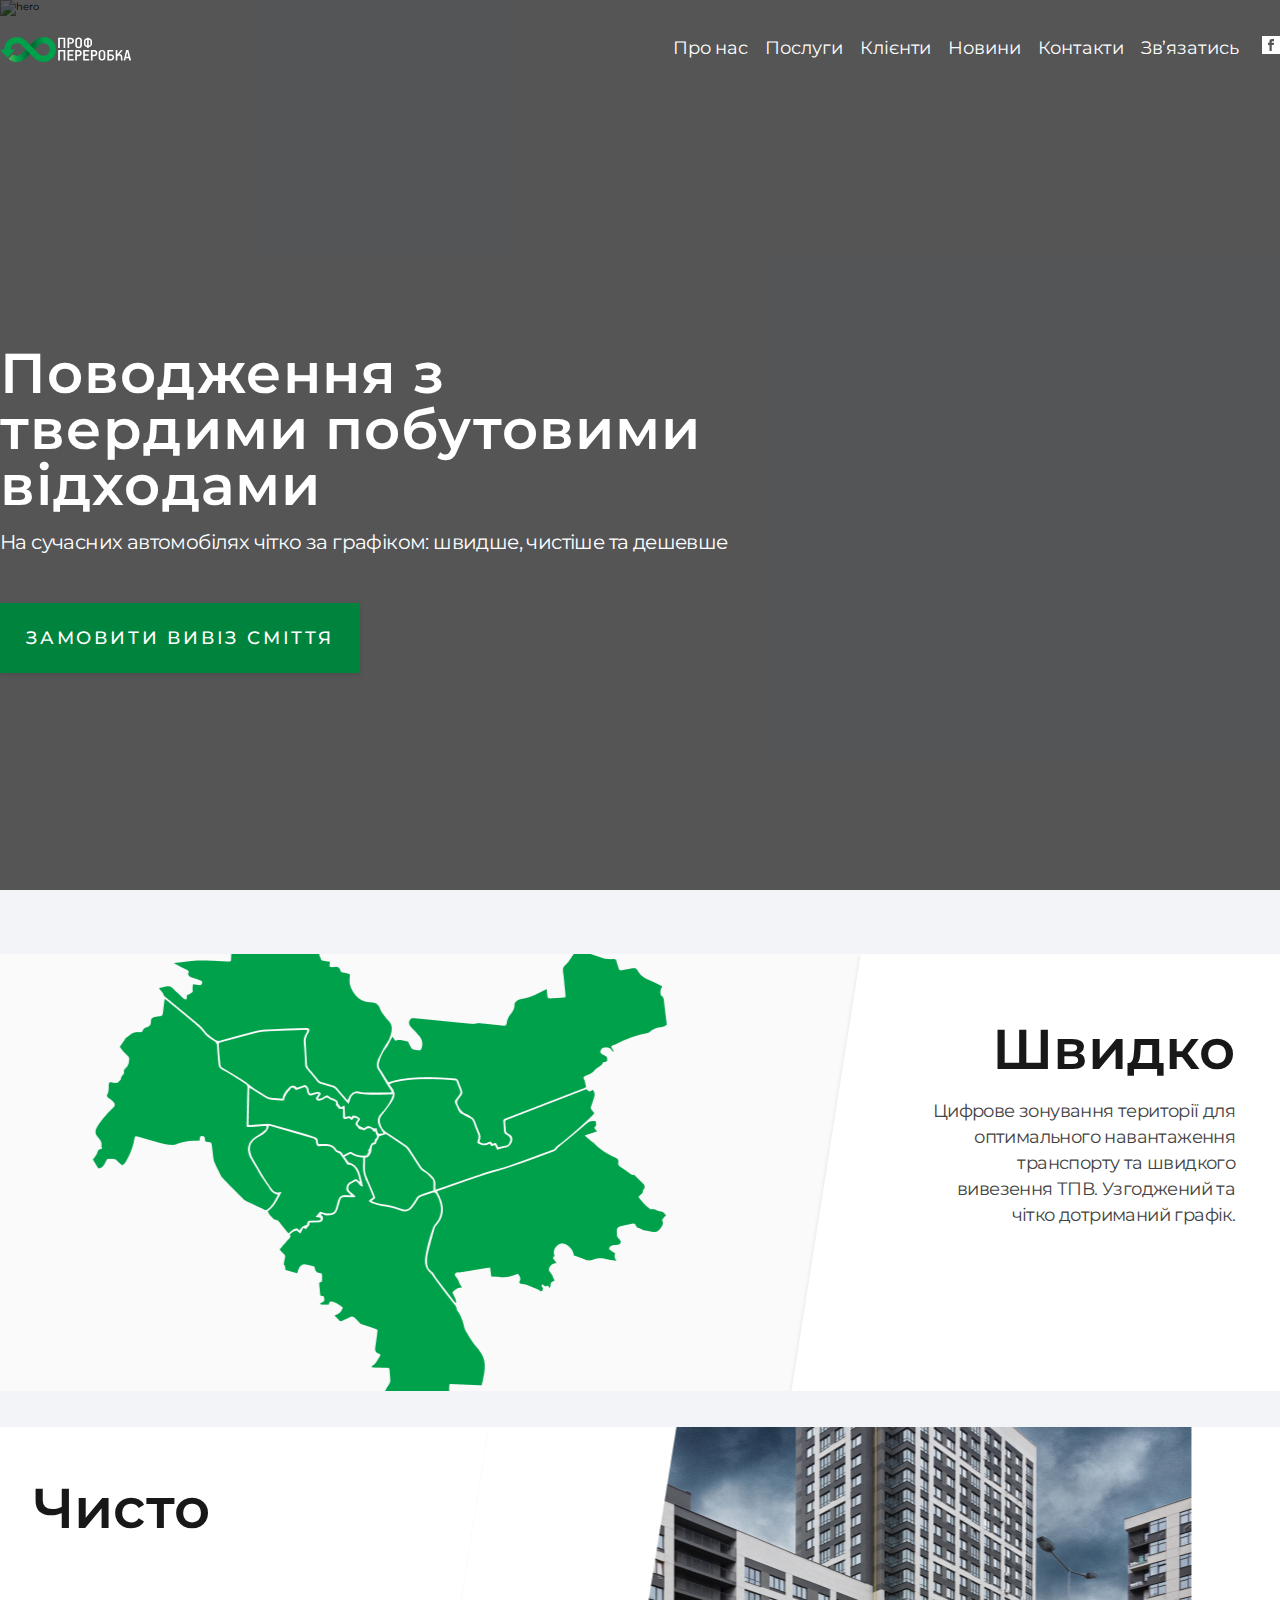
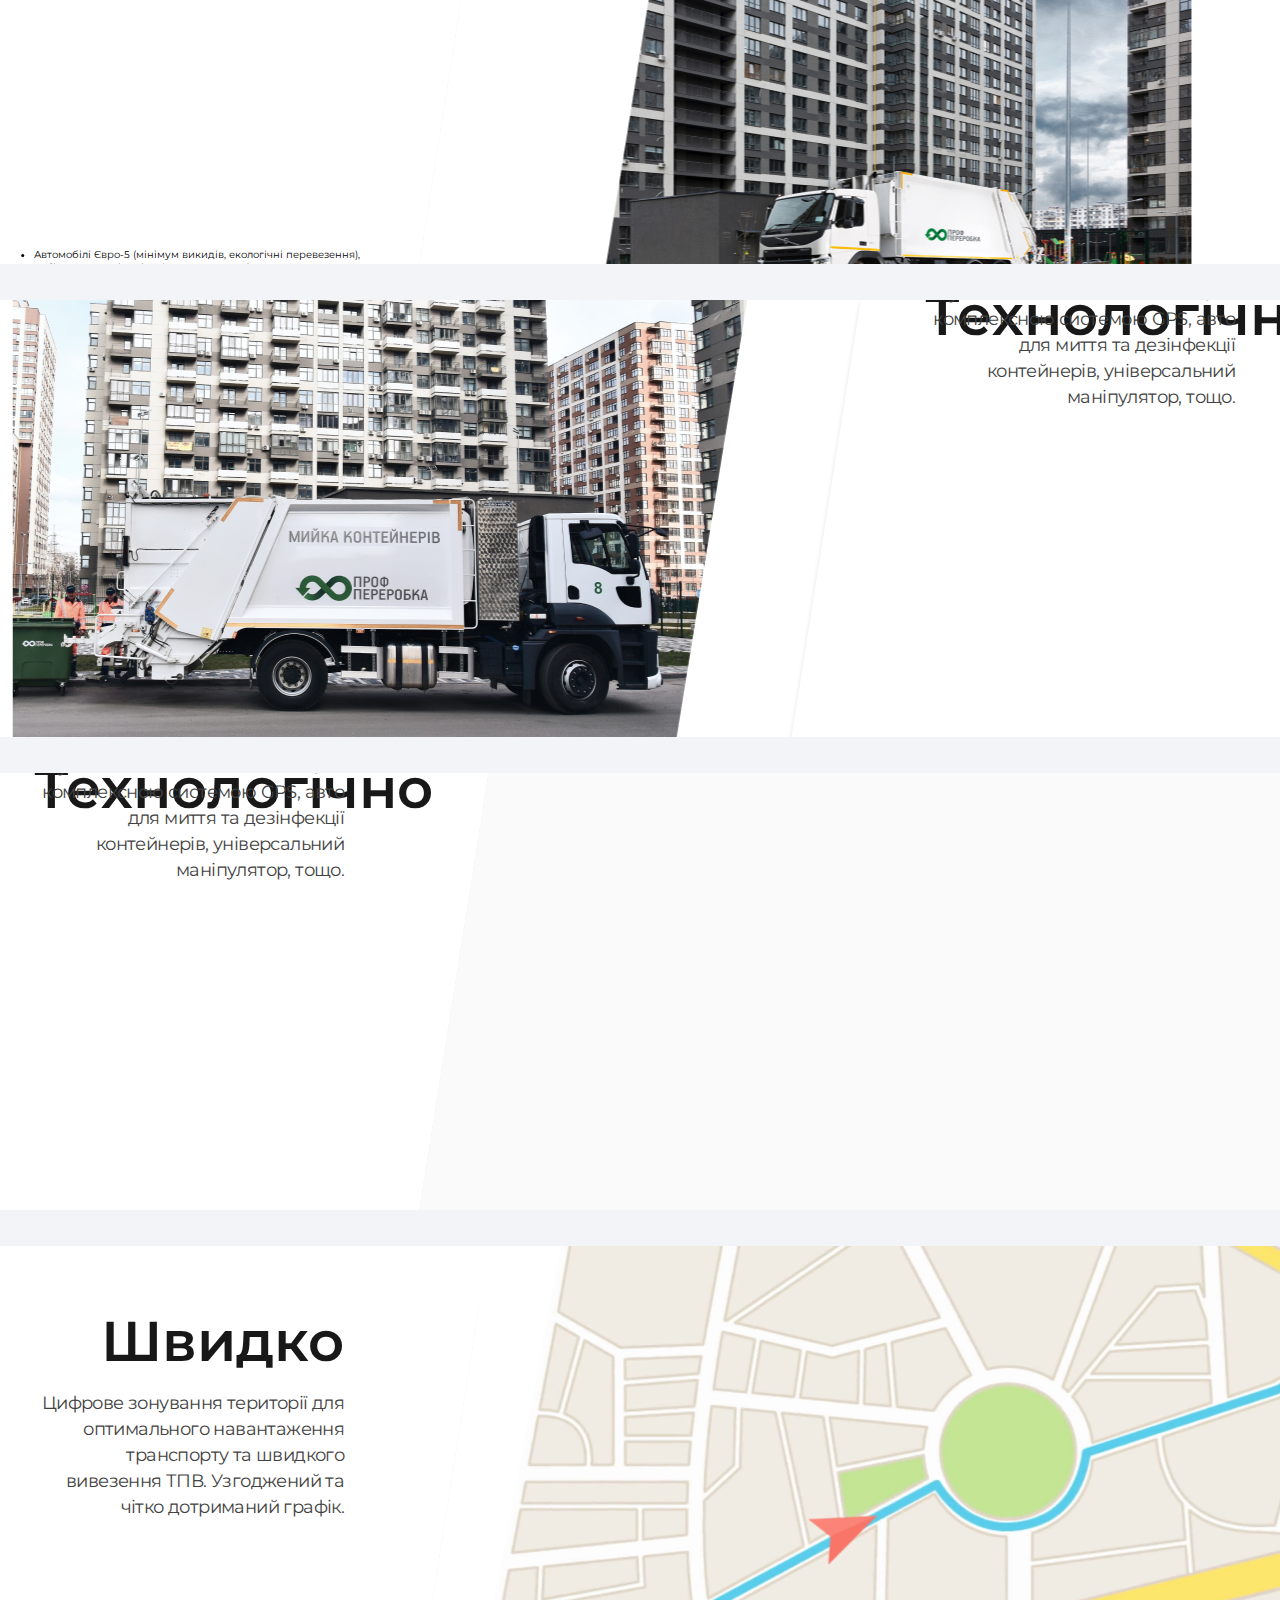
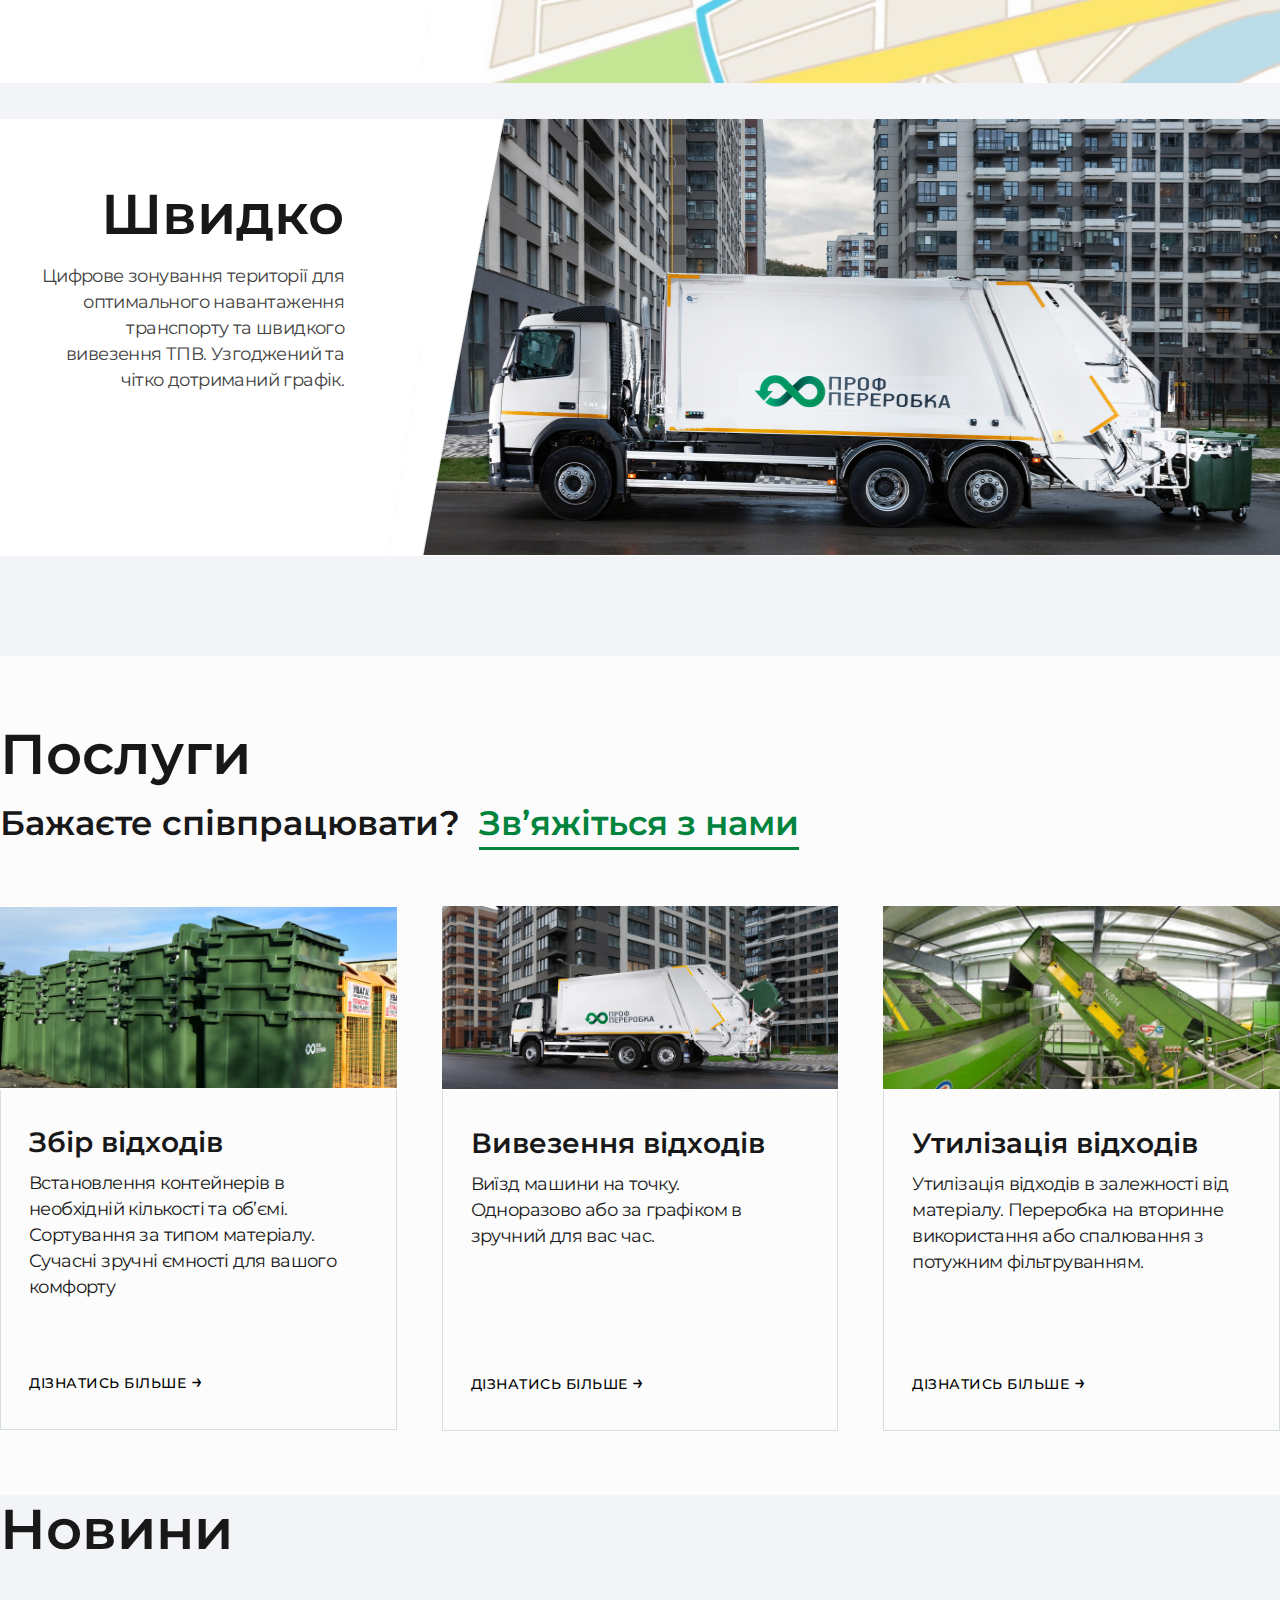
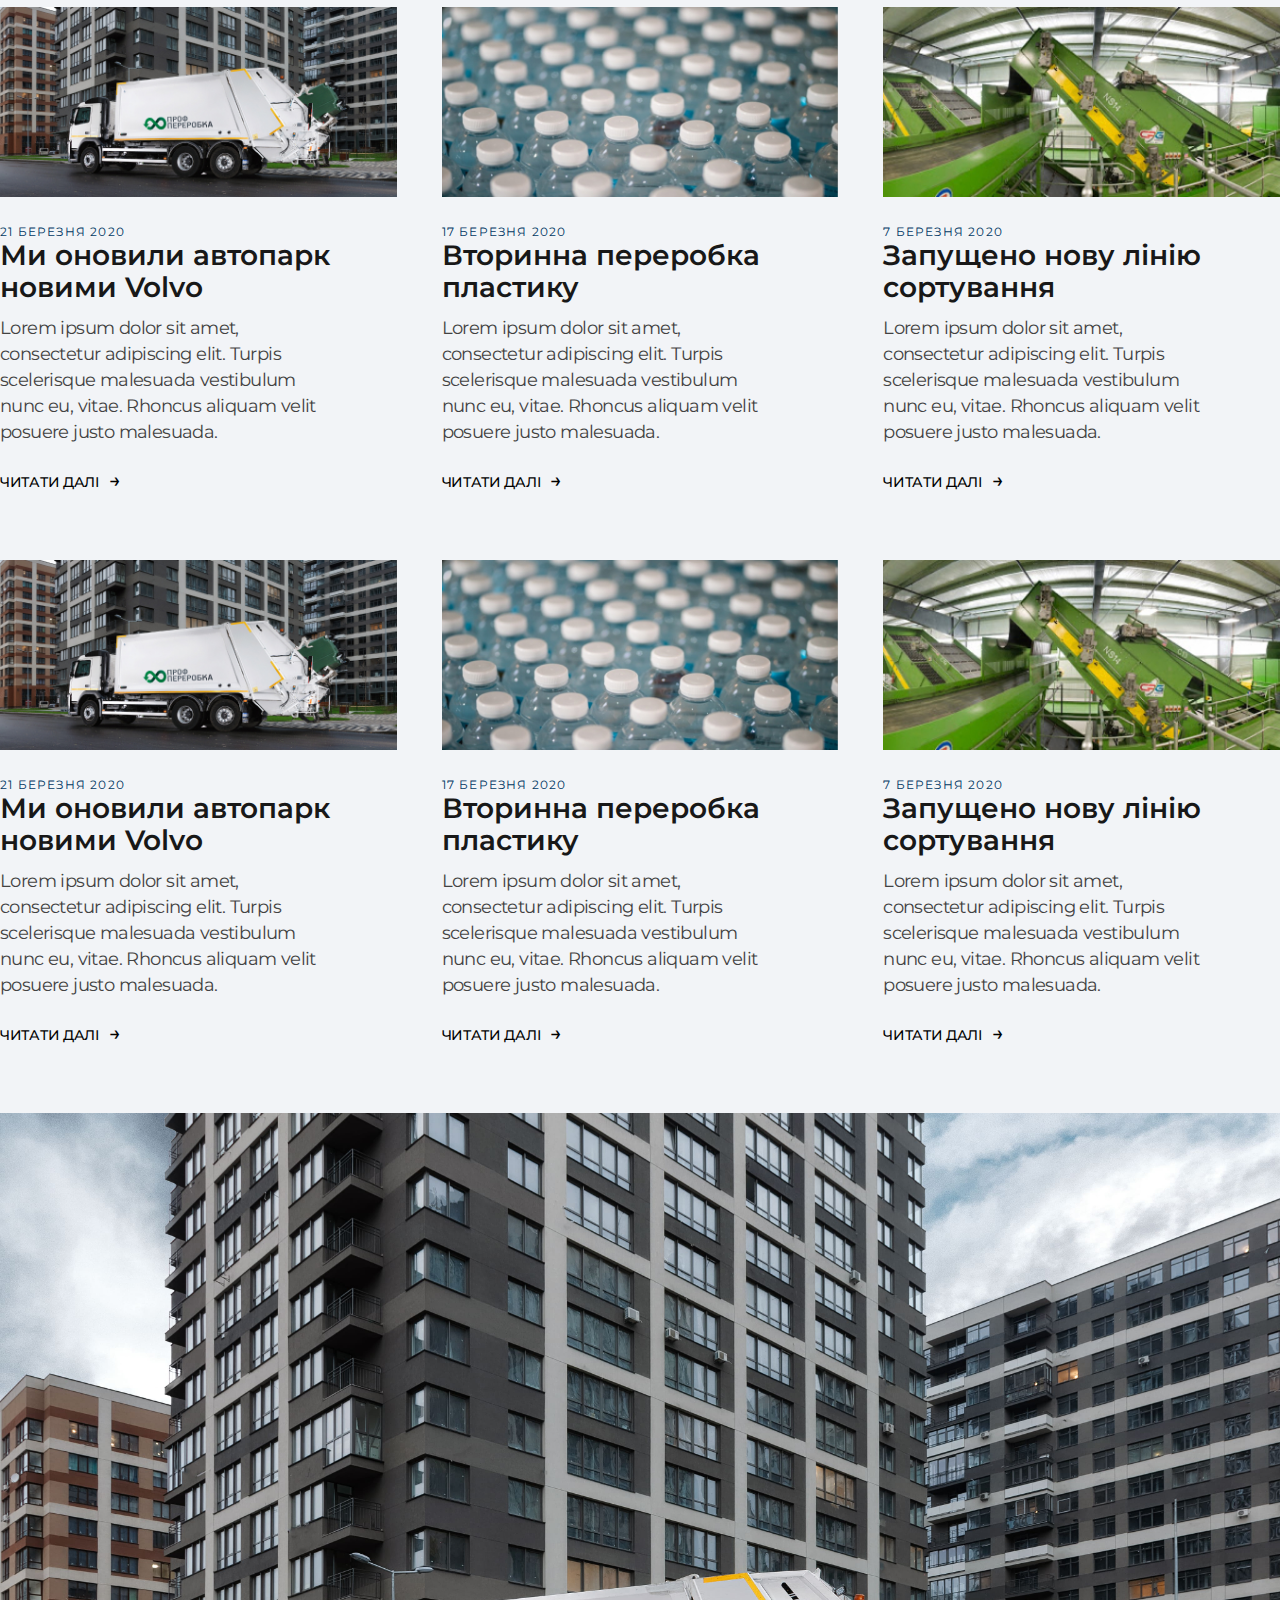
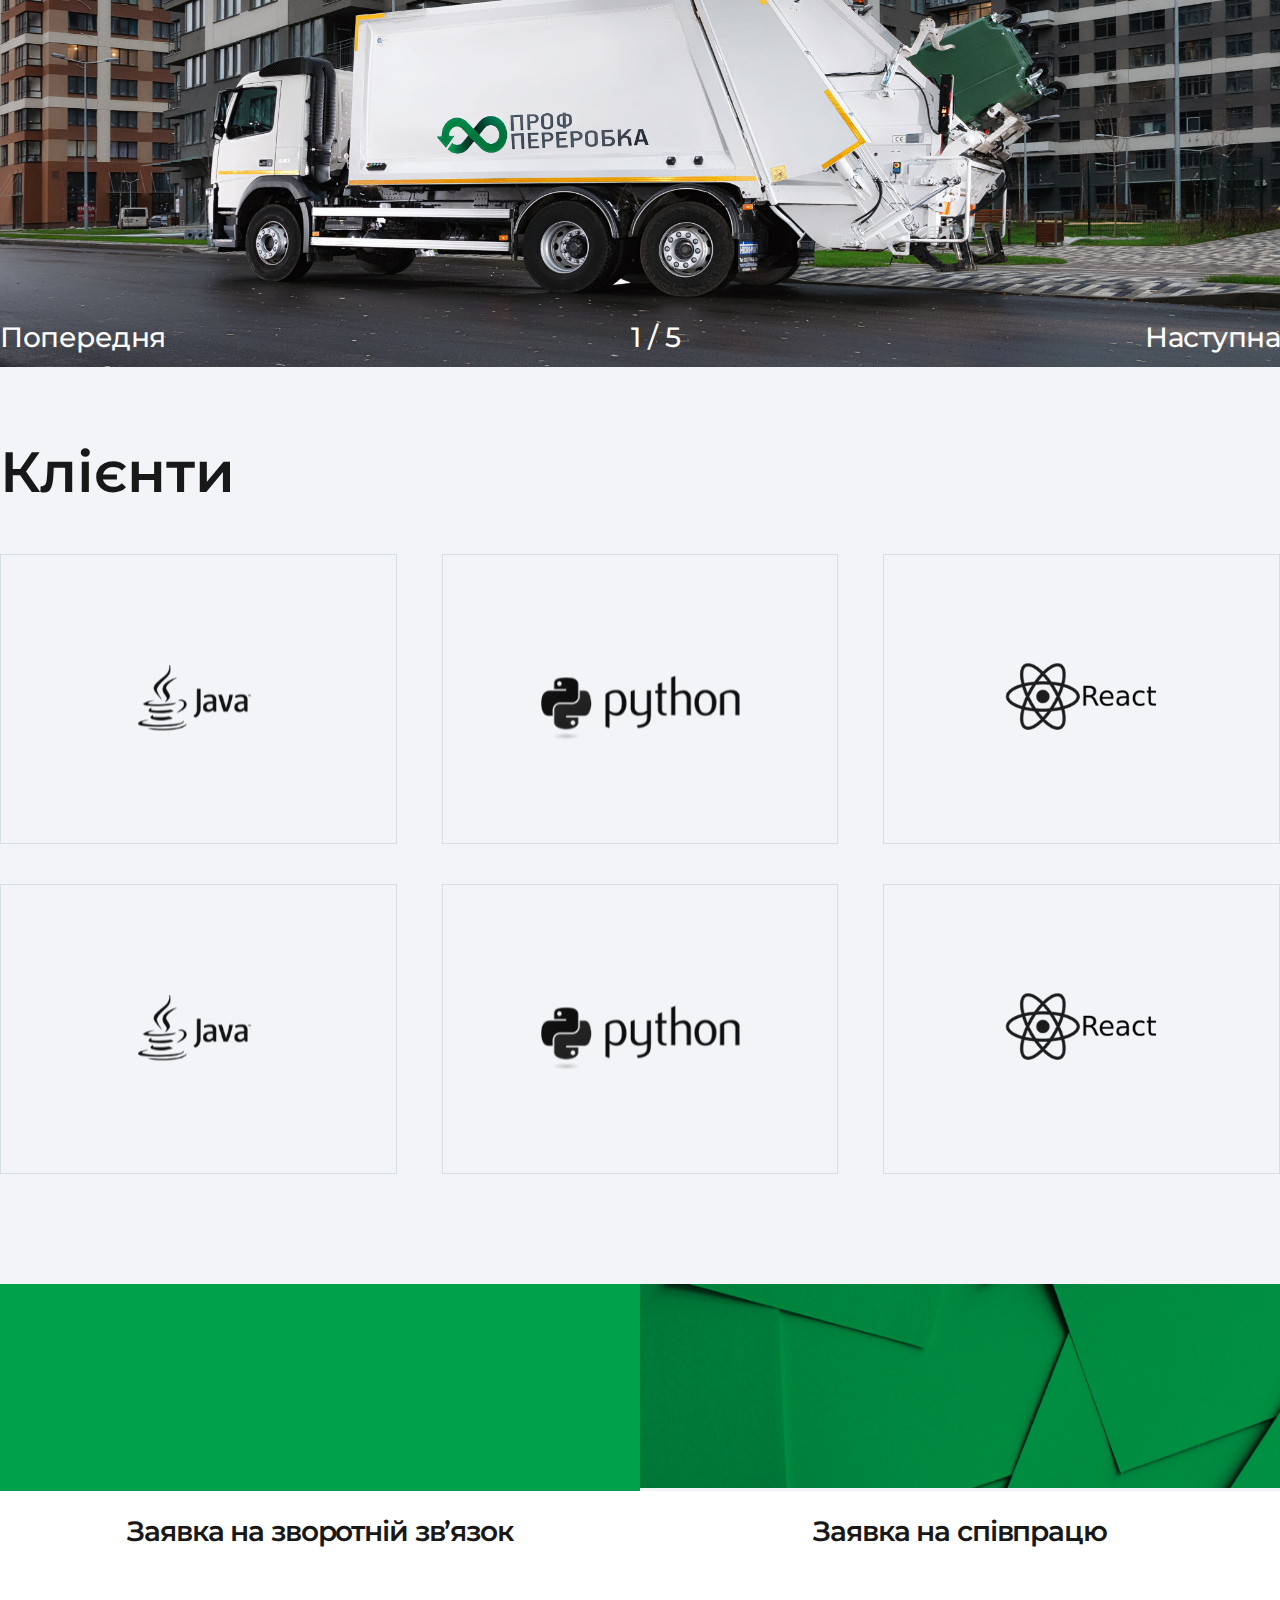
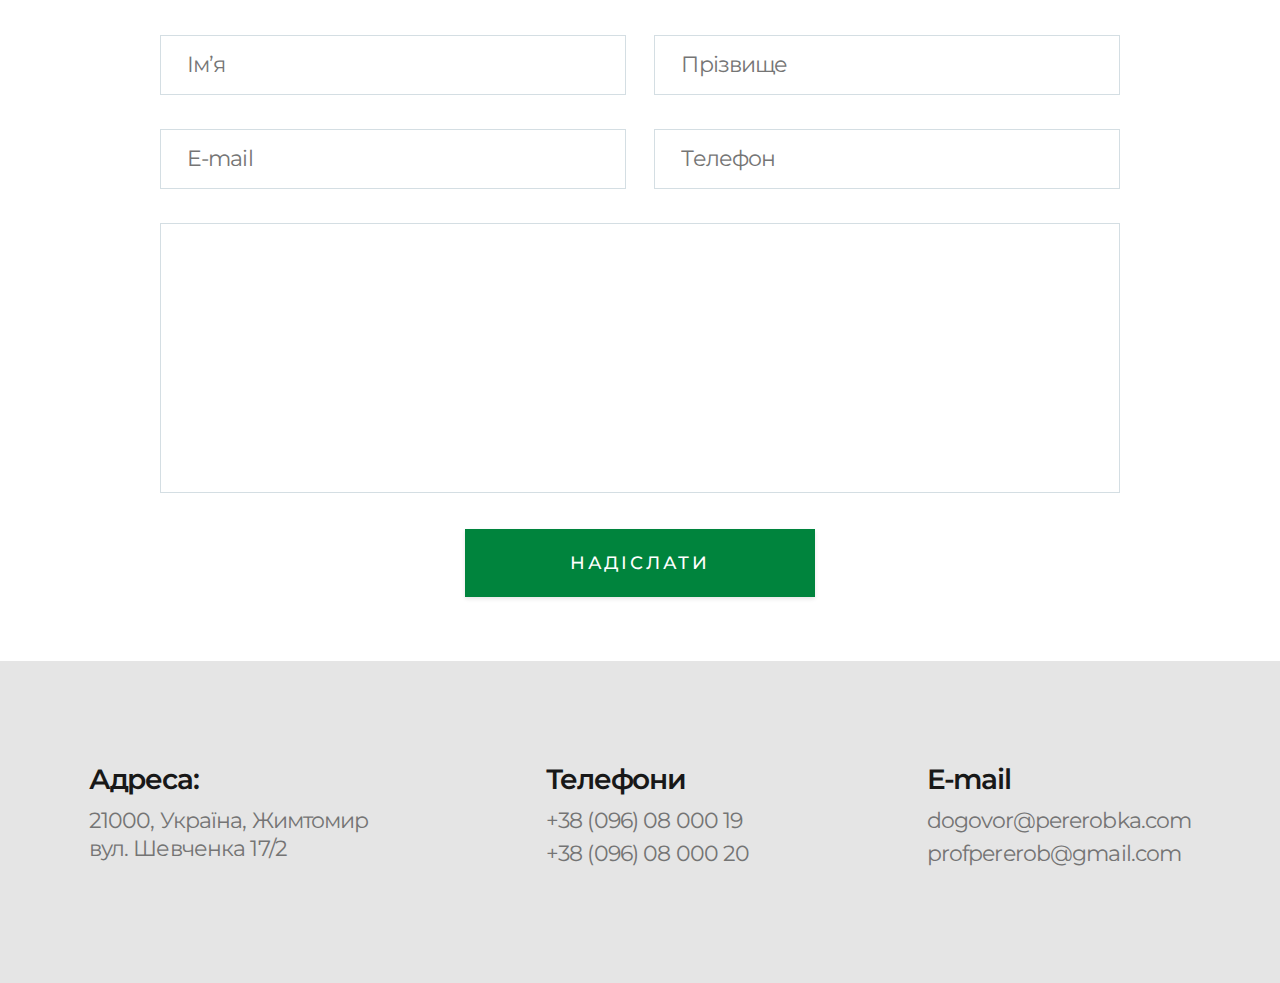
==== commit 84644227: "fixed resp" ====
--- a/index.html
+++ b/index.html
@@ -56,7 +56,7 @@
                 <div class="split__line d-flex justify-content-between">
                     <div class="split-left ml--2">
                         <div class="split-media">
-                            <img src="img/split-kyiv-map.png" alt="map of kyiv" />
+                            <img src="img/split-kyiv-map.png" alt="map of kyiv" class="w-auto" />
                         </div>
                     </div>
                     <div class="split-right mr--2">
@@ -69,7 +69,58 @@
                     </div>
                 </div>
                 <div class="split__line d-flex justify-content-between">
-                    <div class="split-right ml--2">
+                    <div class="split-right ml--2 fb-113">
+                        <div class="split-content text-left">
+                            <div class="ml-14">
+                                <h4>Чисто</h4>
+                                <ul>
+                                    <li>Автомобілі Євро-5 (мінімум викидів, екологічні перевезення),</li>
+                                    <li>Забір всього сміття (навіть розсипаного)</li>
+                                    <li>Вимиті та продезінфіковані контейнери.</li>
+                                </ul>
+                            </div>
+                        </div>
+                    </div>
+                    <div class="split-left mr--2 bg-white">
+                        <div class="split-media">
+                            <img src="img/split-truck-clean.jpg" alt="truck clean" />
+                        </div>
+                    </div>
+                </div>
+                <div class="split__line d-flex justify-content-between">
+                    <div class="split-left ml--2 bg-white">
+                        <div class="split-media">
+                            <img src="img/split-truck-tech.jpg" alt="map of kyiv" />
+                        </div>
+                    </div>
+                    <div class="split-right mr--2 fb-71">
+                        <div class="split-content">
+                            <div>
+                                <h4>Технологічно</h4>
+                                <p>
+                                    Сучасна техніка: нові сміттєвози з комплексною системою GPS, авто для миття та дезінфекції контейнерів, універсальний маніпулятор, тощо.
+                                </p>
+                            </div>
+                        </div>
+                    </div>
+                </div>
+                <div class="split__line d-flex justify-content-between">
+                    <div class="split-right ml--2 fb-82">
+                        <div class="split-content">
+                            <div>
+                                <h4>Технологічно</h4>
+                                <p>
+                                    Сучасна техніка: нові сміттєвози з комплексною системою GPS, авто для миття та дезінфекції контейнерів, універсальний маніпулятор, тощо.
+                                </p>
+                            </div>
+                        </div>
+                    </div>
+                    <div class="split-left mr--2 bg-green">
+                        <div class="split-media"></div>
+                    </div>
+                </div>
+                <div class="split__line d-flex justify-content-between">
+                    <div class="split-right ml--2 fb-57">
                         <div class="split-content">
                             <div>
                                 <h4>Швидко</h4>
@@ -77,9 +128,24 @@
                             </div>
                         </div>
                     </div>
-                    <div class="split-left mr--2">
+                    <div class="split-left mr--2 bg-white">
                         <div class="split-media">
-                            <img src="img/split-truck-clean.jpg" alt="truck clean" />
+                            <img src="img/split-gps-map.jpg" alt="gps map" />
+                        </div>
+                    </div>
+                </div>
+                <div class="split__line d-flex justify-content-between">
+                    <div class="split-right ml--2 fb-44">
+                        <div class="split-content">
+                            <div>
+                                <h4>Швидко</h4>
+                                <p>Цифрове зонування території для оптимального навантаження транспорту та швидкого вивезення ТПВ. Узгоджений та чітко дотриманий графік.</p>
+                            </div>
+                        </div>
+                    </div>
+                    <div class="split-left mr--2 bg-white">
+                        <div class="split-media">
+                            <img src="img/split-truck-off.jpg" alt="offition" />
                         </div>
                     </div>
                 </div>
@@ -386,9 +452,7 @@
                     <div class="footer-adress">
                         <h4>Адреса:</h4>
                         <p>
-                            <a href="#">
-                                21000, Україна, Жимтомир <span>вул. Шевченка 17/2</span>
-                            </a>
+                            <a href="#"> 21000, Україна, Жимтомир <span>вул. Шевченка 17/2</span> </a>
                         </p>
                     </div>
                     <div class="footer-tel">
--- a/css/bundle.css
+++ b/css/bundle.css
@@ -86,6 +86,7 @@
   letter-spacing: -0.6px;
 }
 
+<<<<<<< HEAD
 .news__title {
   margin-bottom: 4.4rem;
   color: #181818;
@@ -237,6 +238,8 @@
   padding: 2.4rem 10.5rem;
 }
 
+=======
+>>>>>>> 9567d7d44e1167df49d4dcb706ece193c2561352
 .align-baseline {
   vertical-align: baseline !important;
 }
@@ -5607,3 +5610,274 @@
 .footer__inner .footer-email p a + a {
   margin-top: 0.5rem;
 }
+
+body {
+  background-color: #f2f4f7;
+  font-family: "Montserrat", sans-serif;
+}
+
+.container {
+  max-width: 1336px;
+  margin: 0 auto;
+  padding: 0;
+}
+
+.ml--2 {
+  margin-left: -6.5rem;
+}
+
+.mr--2 {
+  margin-right: -6.5rem;
+}
+
+.fb-125 {
+  flex-basis: 125%;
+}
+
+.trigger-button {
+  background-color: #00843d;
+  box-shadow: 0 0.2rem 0.4rem rgba(0, 0, 0, 0.1);
+  padding: 2.5rem 2.6rem;
+  border: none;
+  outline: none;
+  color: white;
+  text-transform: uppercase;
+  font-weight: 500;
+  font-size: 1.8rem;
+  line-height: 2rem;
+  letter-spacing: 2.8px;
+  cursor: pointer;
+}
+
+.split {
+  padding-top: 6.4rem;
+  padding-bottom: 6.4rem;
+}
+.split__line {
+  overflow: hidden;
+  height: 43.7rem;
+  margin-bottom: 3.6rem;
+}
+.split__line .split-left {
+  transform: skew(-9deg);
+  flex-basis: 90%;
+  background-color: #fafafa;
+}
+.split__line .split-left .split-media {
+  text-align: center;
+  transform: skew(9deg);
+}
+.split__line .split-right {
+  transform: skew(-9deg);
+  flex-basis: 52.5%;
+  background: #ffffff;
+  box-shadow: 0 0.2rem 0.4rem rgba(0, 0, 0, 0.1);
+  padding-top: 3.4rem;
+}
+.split__line .split-right .split-content {
+  transform: skew(9deg);
+  text-align: right;
+}
+.split__line .split-right .split-content > div {
+  margin-left: 7rem;
+  position: absolute;
+}
+.split__line .split-right .split-content > div h4 {
+  margin-top: -90%;
+  color: #181818;
+  mix-blend-mode: normal;
+  font-weight: 600;
+  font-size: 5.6rem;
+  line-height: 68rem;
+}
+.split__line .split-right .split-content > div p {
+  margin-top: -94%;
+  max-width: 31rem;
+  font-size: 1.8rem;
+  letter-spacing: -0.6px;
+  line-height: 2.6rem;
+  color: #424242;
+}
+
+.services {
+  background-color: #fcfcfd;
+  padding-top: 6.4rem;
+  padding-bottom: 6.4rem;
+}
+.services__title {
+  margin-bottom: 6rem;
+}
+.services__title h3 {
+  color: #181818;
+  font-size: 5.6rem;
+  line-height: 6.8rem;
+  font-weight: 600;
+  margin-bottom: 1.2rem;
+}
+.services__title p span {
+  display: inline-block;
+  margin-right: 1.6rem;
+  font-size: 3.4rem;
+  line-height: 4.6rem;
+  color: #181818;
+  font-weight: 600;
+}
+.services__title p a {
+  position: relative;
+  text-decoration: none;
+  font-size: 3.4rem;
+  line-height: 4.6rem;
+  font-weight: 600;
+  color: #00843d;
+  padding-bottom: 0.8rem;
+}
+.services__title p a:after {
+  content: "";
+  position: absolute;
+  right: 0;
+  left: 0;
+  bottom: 0.2rem;
+  width: 100%;
+  height: 0.3rem;
+  background-color: #00843d;
+}
+.services__inner .services-tile {
+  flex-basis: 31%;
+  max-width: 42rem;
+}
+.services__inner .services-tile .services-media {
+  overflow: hidden;
+  max-width: 42rem;
+  max-height: 19rem;
+}
+.services__inner .services-tile .services-media img {
+  width: 100%;
+}
+.services__inner .services-tile:hover .services-content {
+  background-color: #00a14b;
+  color: white;
+  border-color: transparent;
+}
+.services__inner .services-tile:hover .services-content button {
+  color: white;
+}
+.services__inner .services-tile .services-content {
+  padding: 3.6rem 2.8rem;
+  border-right: 0.1rem solid #d4dee3;
+  border-bottom: 1px solid #d4dee3;
+  border-left: 1px solid #d4dee3;
+  color: #181818;
+  margin-top: -0.1rem;
+  min-height: 34rem;
+  position: relative;
+  transition: background-color 0.25s linear, border-color 0.25s linear;
+}
+.services__inner .services-tile .services-content h4 {
+  font-size: 2.8rem;
+  line-height: 3.2rem;
+  font-weight: 600;
+  margin-bottom: 1.2rem;
+}
+.services__inner .services-tile .services-content p {
+  max-width: 32rem;
+  font-size: 1.8rem;
+  line-height: 2.6rem;
+  letter-spacing: -0.6px;
+}
+.services__inner .services-tile .services-content button {
+  position: absolute;
+  left: 2.8rem;
+  bottom: 3.6rem;
+  outline: none;
+  border: none;
+  text-transform: uppercase;
+  letter-spacing: 0.5px;
+  font-weight: 500;
+  font-size: 1.4rem;
+  line-height: 2rem;
+  background-color: transparent;
+  cursor: pointer;
+}
+.services__inner .services-tile .services-content button span {
+  font-size: 2rem;
+}
+
+.news__title {
+  margin-bottom: 4.4rem;
+  color: #181818;
+  font-weight: 600;
+  font-size: 5.6rem;
+  line-height: 6.8rem;
+}
+.news__inner .news-tile {
+  flex-basis: 31%;
+  margin-bottom: 5rem;
+}
+.news__inner .news-tile .news-media {
+  overflow: hidden;
+}
+.news__inner .news-tile .news-media img {
+  height: 19rem;
+  width: 100%;
+}
+.news__inner .news-tile:hover .news-content .date {
+  color: #00843d;
+}
+.news__inner .news-tile:hover .news-content h4 {
+  color: #00843d;
+}
+.news__inner .news-tile:hover .news-content p {
+  color: #00843d;
+}
+.news__inner .news-tile:hover .news-content button {
+  color: #00843d;
+}
+.news__inner .news-tile .news-content {
+  padding-top: 2.5rem;
+  padding-bottom: 2.5rem;
+  height: 31rem;
+  position: relative;
+}
+.news__inner .news-tile .news-content .date {
+  text-transform: uppercase;
+  color: #013763;
+  letter-spacing: 0.1em;
+  font-size: 1.2rem;
+  line-height: 1.4rem;
+  margin-bottom: 0.8rem;
+}
+.news__inner .news-tile .news-content h4 {
+  font-size: 2.8rem;
+  line-height: 3.2rem;
+  color: #181818;
+  font-weight: 600;
+  margin-bottom: 1.2rem;
+}
+.news__inner .news-tile .news-content p {
+  letter-spacing: -0.6px;
+  font-size: 1.8rem;
+  line-height: 2.6rem;
+  max-width: 33rem;
+  color: #424242;
+  margin-bottom: 2.6rem;
+}
+.news__inner .news-tile .news-content button {
+  position: absolute;
+  left: 0;
+  bottom: 2rem;
+  outline: none;
+  border: none;
+  text-transform: uppercase;
+  letter-spacing: 0.5px;
+  font-weight: 500;
+  font-size: 1.4rem;
+  line-height: 1.6rem;
+  letter-spacing: -0.3px;
+  background-color: transparent;
+  cursor: pointer;
+}
+.news__inner .news-tile .news-content button span {
+  display: inline-block;
+  margin-left: 1rem;
+  font-size: 2rem;
+}
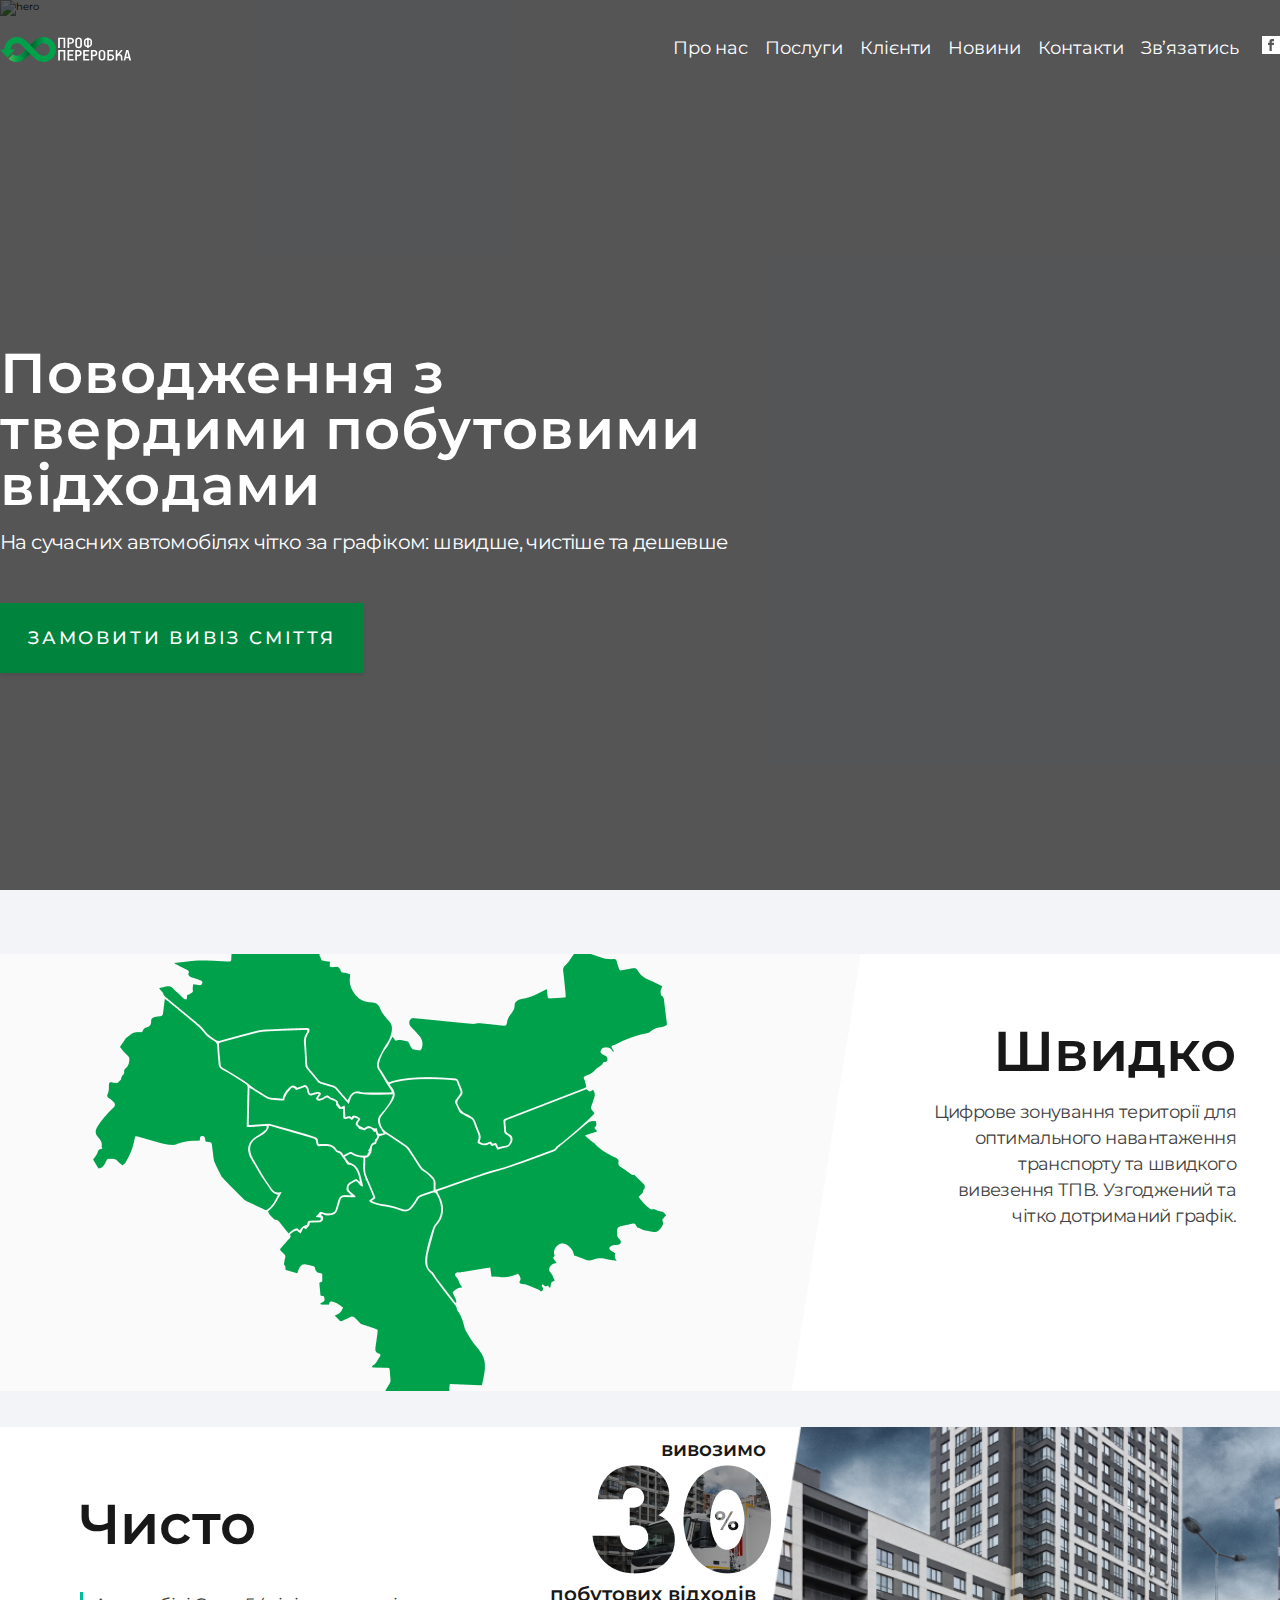
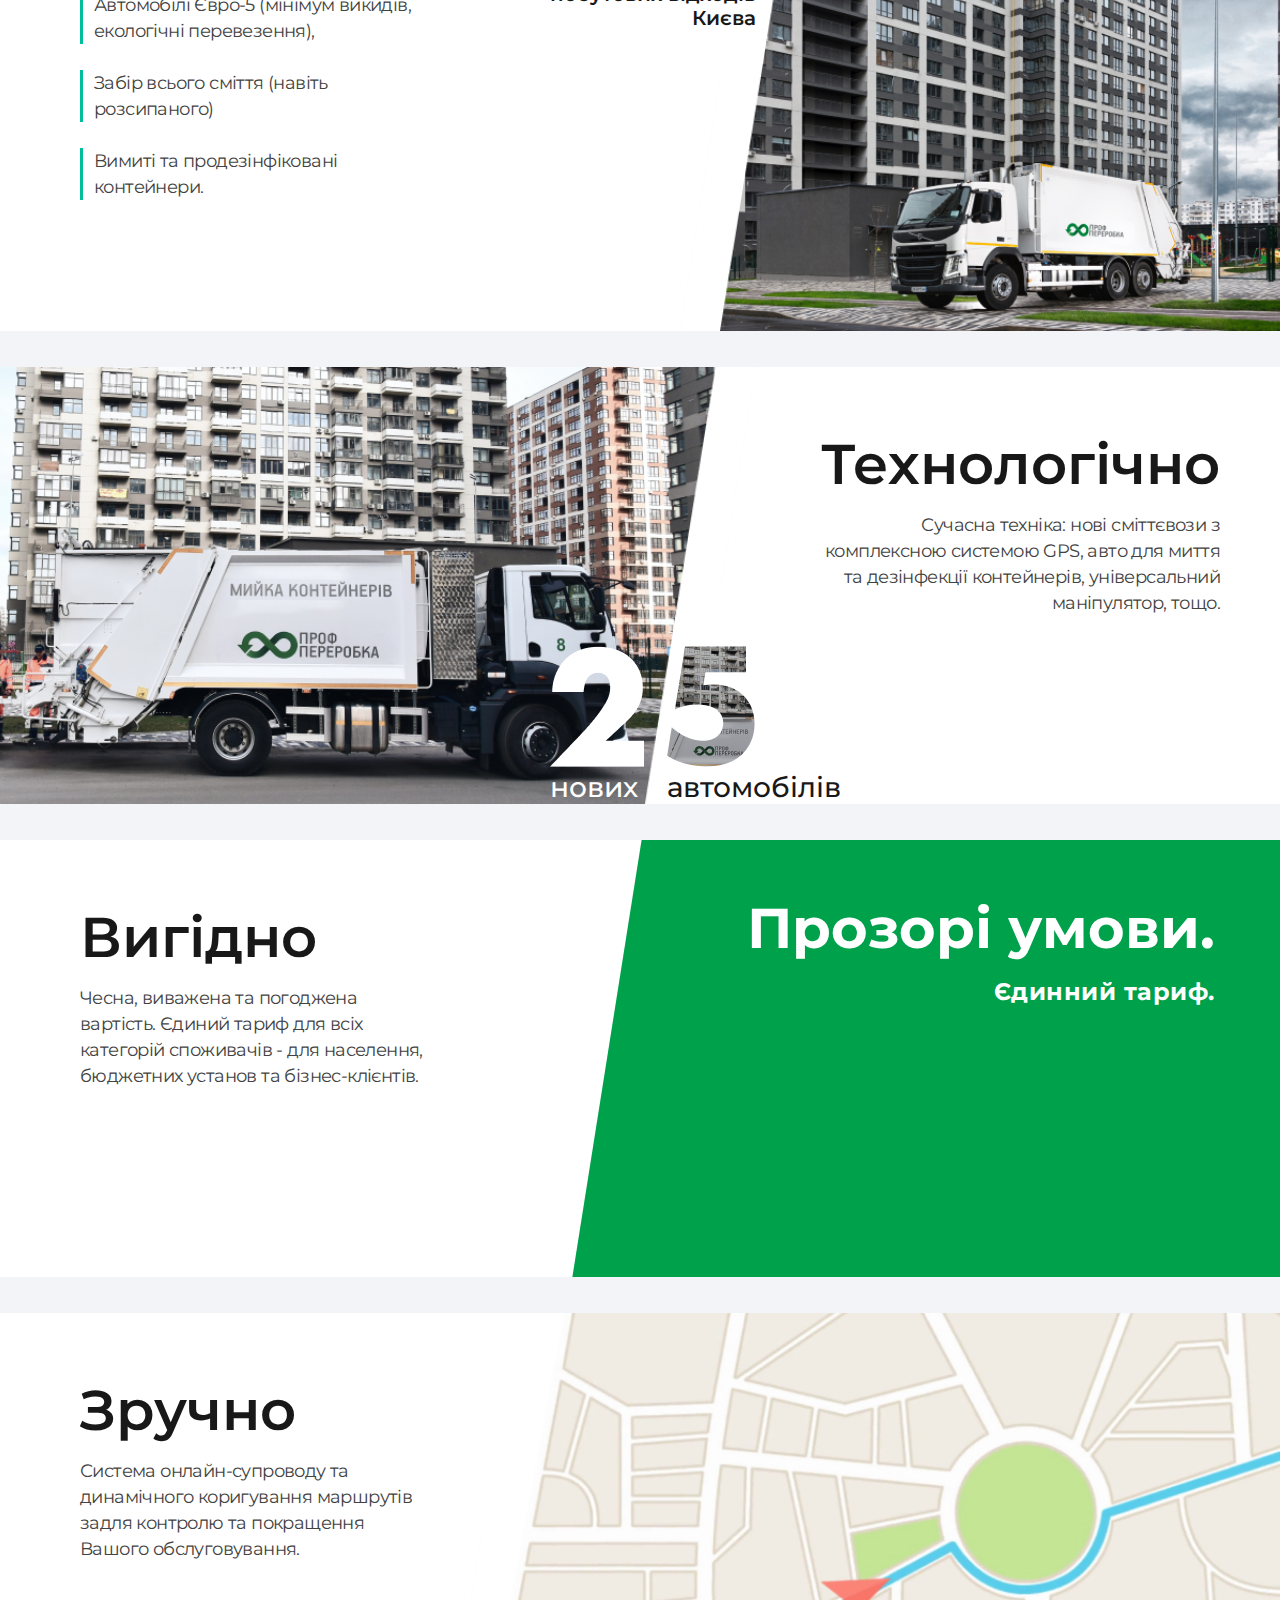
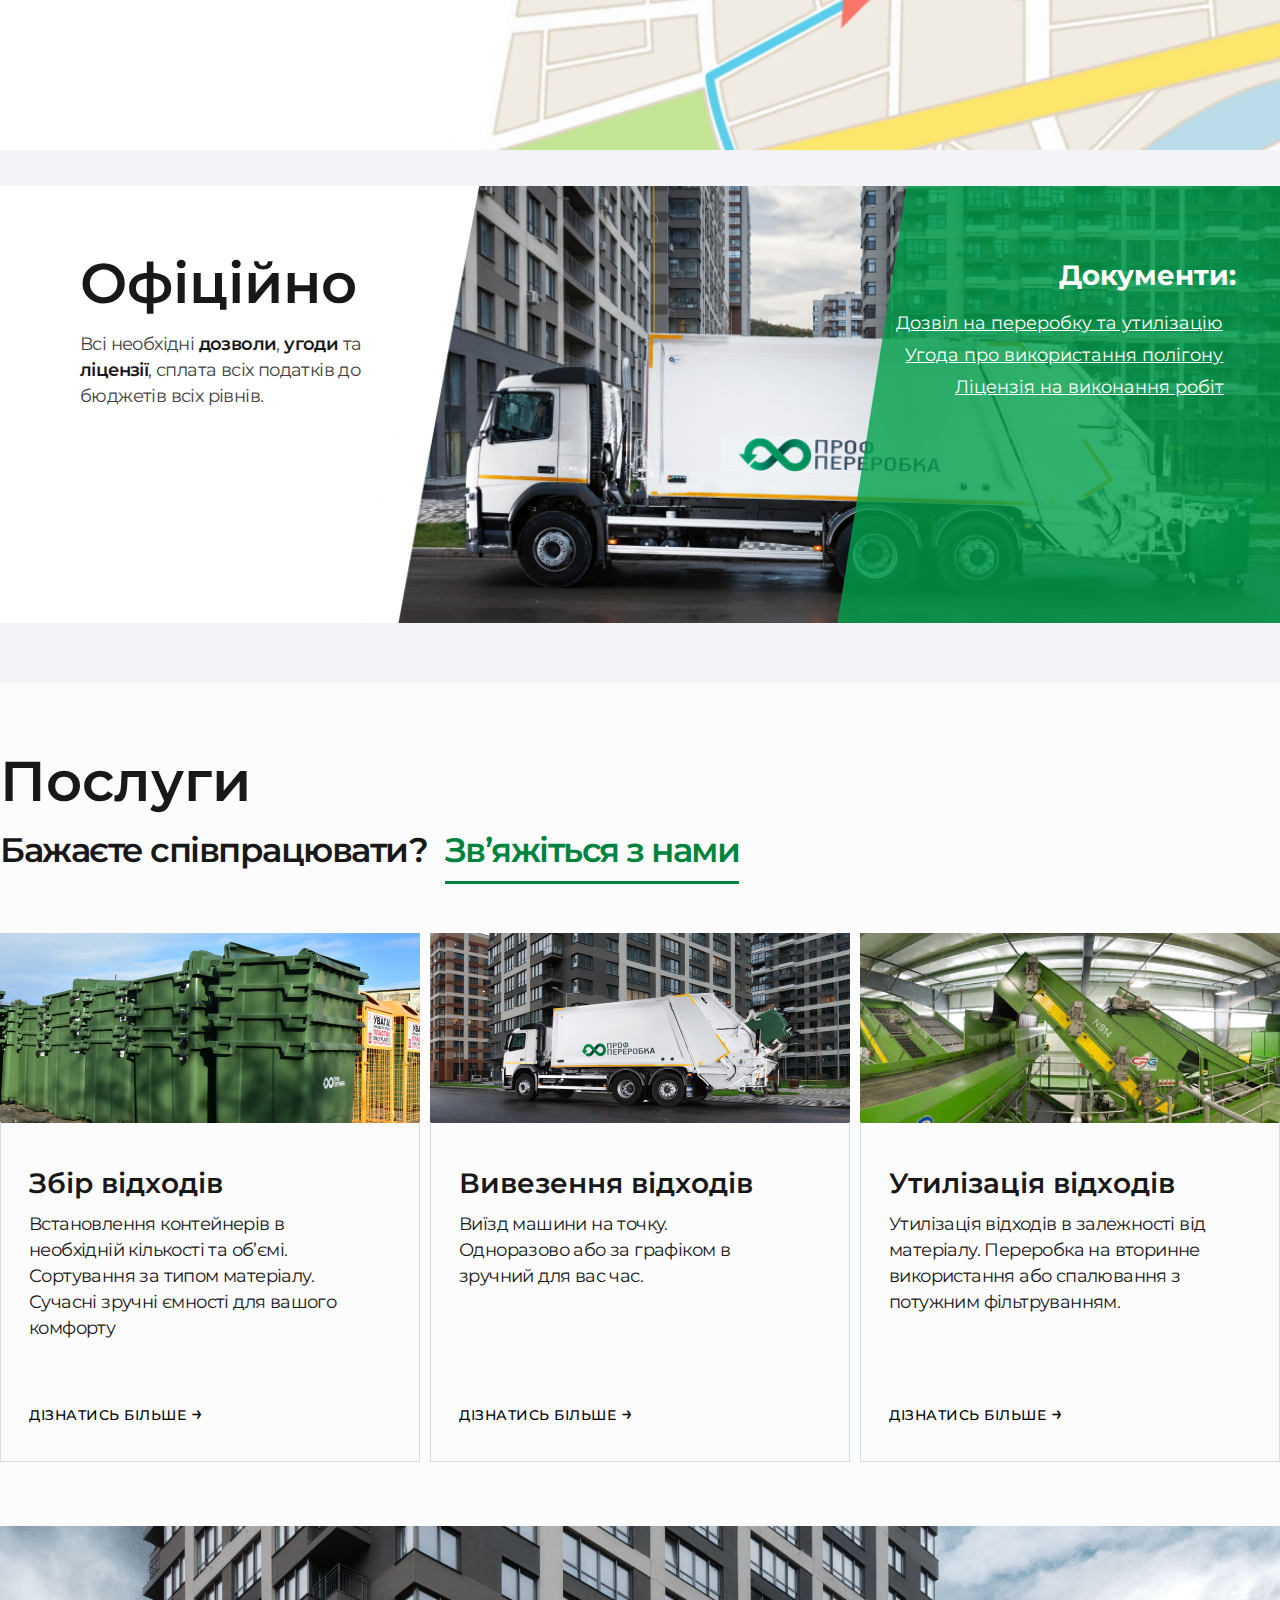
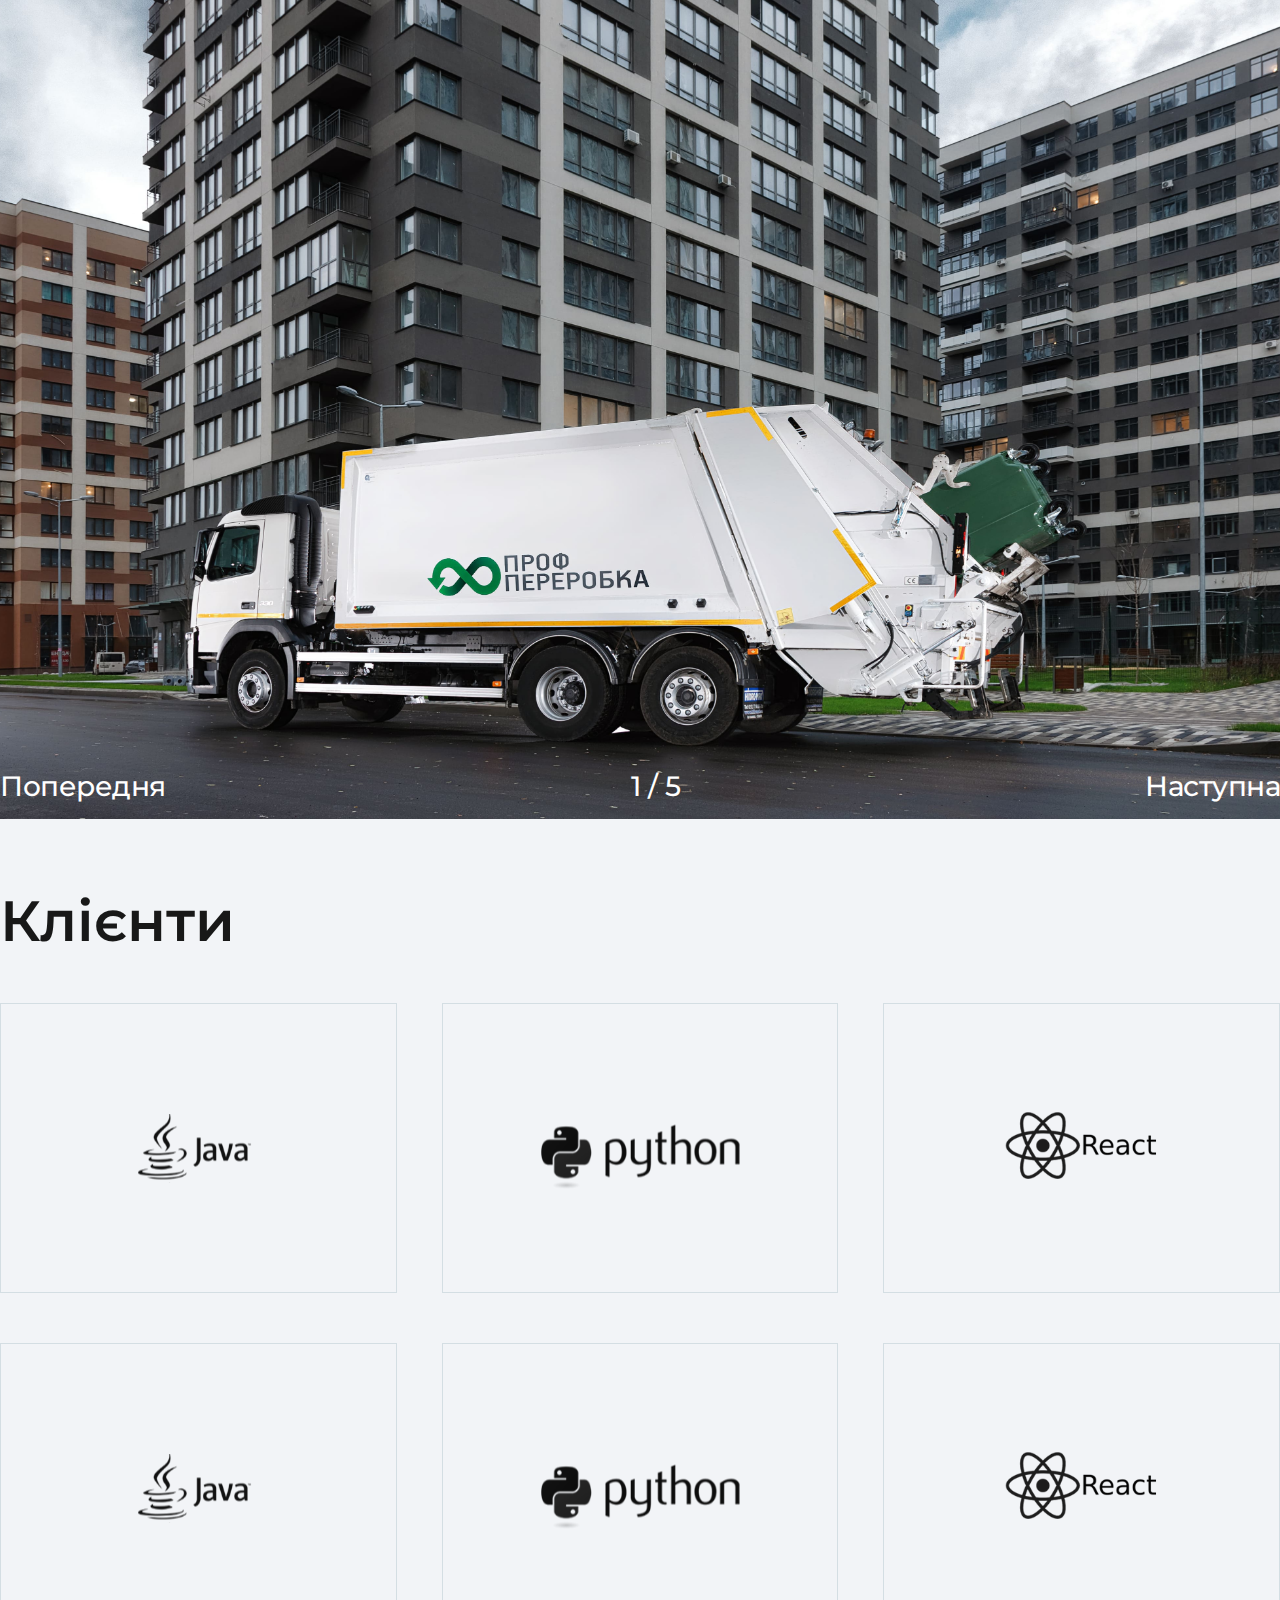
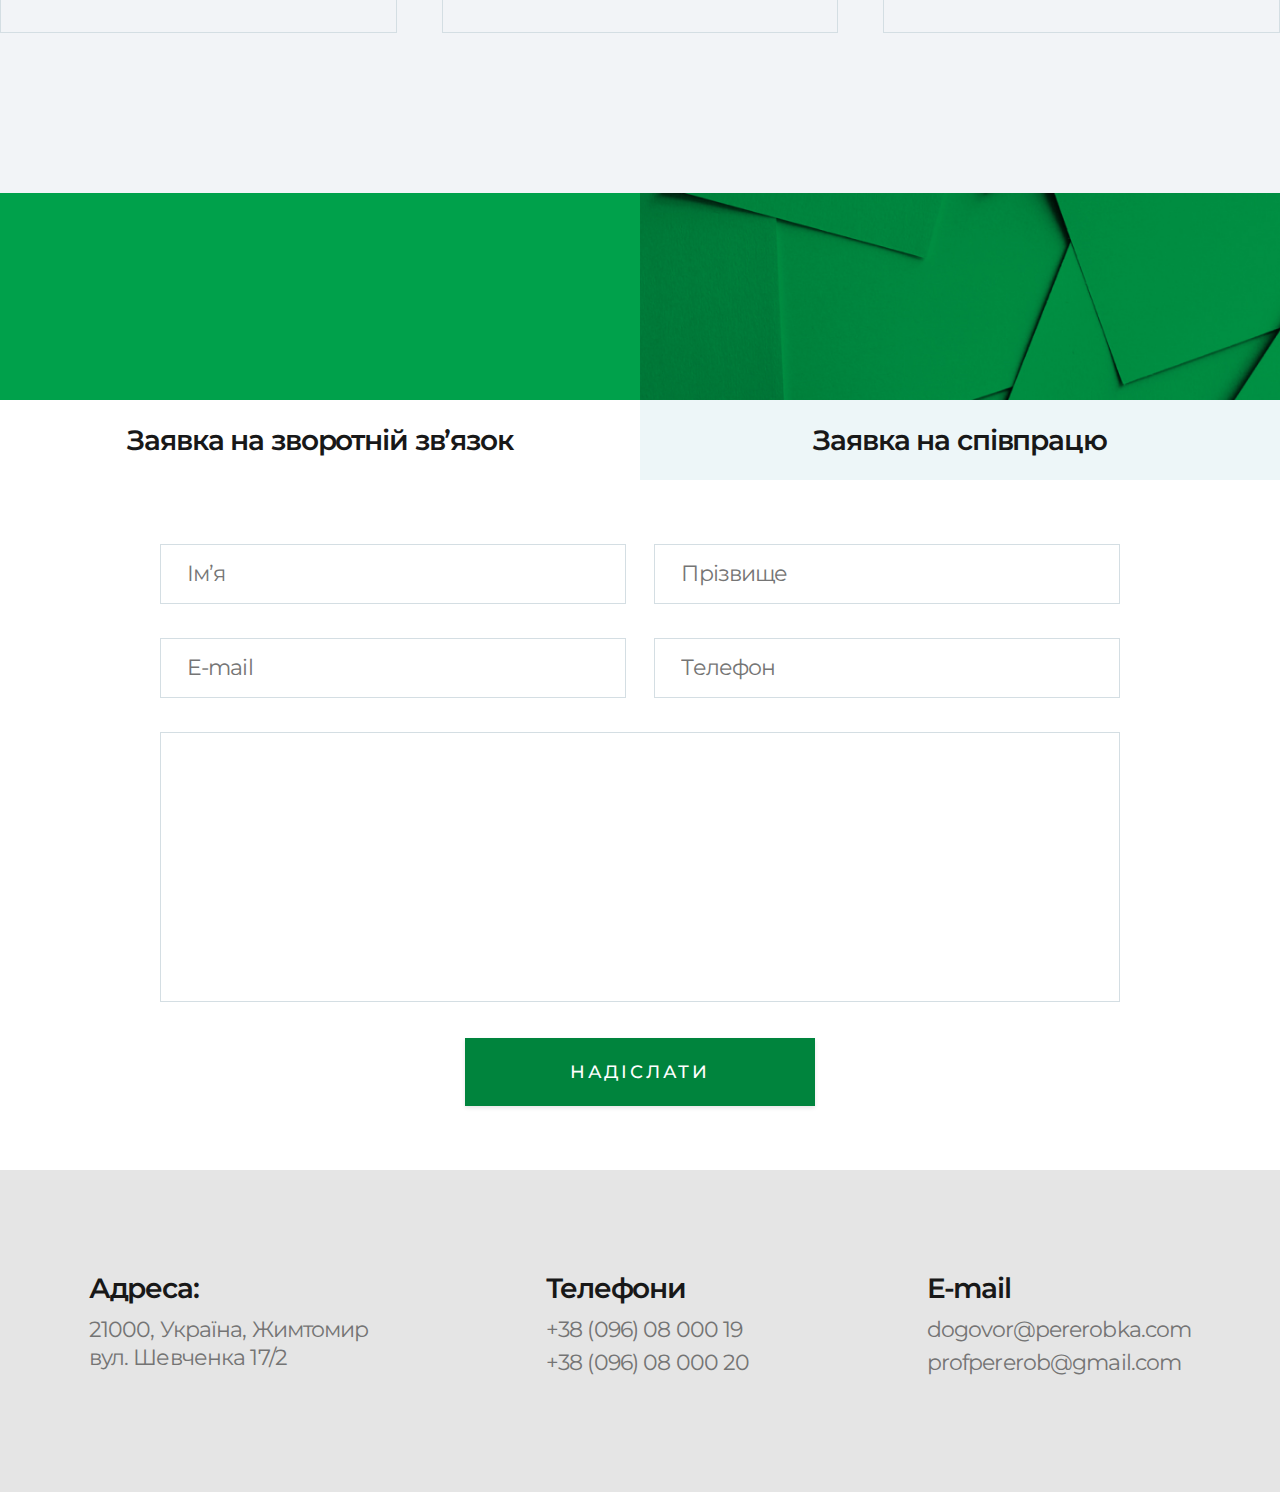
==== commit 6711e071: "add html/css/js" ====
--- a/index.html
+++ b/index.html
@@ -18,12 +18,12 @@
                         </div>
                         <nav class="header-nav">
                             <ul>
-                                <li><a href="#">Про нас</a></li>
-                                <li><a href="#">Послуги</a></li>
-                                <li><a href="#">Клієнти</a></li>
-                                <li><a href="#">Новини</a></li>
-                                <li><a href="#">Контакти</a></li>
-                                <li><a href="#">Зв’язатись</a></li>
+                                <li><a href="index.html">Про нас</a></li>
+                                <li><a href="#services">Послуги</a></li>
+                                <li><a href="#clients">Клієнти</a></li>
+                                <li><a href="news.html">Новини</a></li>
+                                <li><a href="contacts.html">Контакти</a></li>
+                                <li><a href="contacts.html">Зв’язатись</a></li>
                             </ul>
                             <a href="#" class="header-nav__icon">
                                 <svg width="18" height="18" viewBox="0 0 18 18" fill="none" xmlns="http://www.w3.org/2000/svg">
@@ -46,7 +46,7 @@
                     <div class="hero__inner">
                         <h2>Поводження з твердими побутовими відходами</h2>
                         <p>На сучасних автомобілях чітко за графіком: швидше, чистіше та дешевше</p>
-                        <button class="trigger-button">Замовити вивіз сміття</button>
+                        <a href="#" class="trigger-button">Замовити вивіз сміття</a>
                     </div>
                 </div>
             </div>
@@ -68,8 +68,8 @@
                         </div>
                     </div>
                 </div>
-                <div class="split__line d-flex justify-content-between">
-                    <div class="split-right ml--2 fb-113">
+                <div class="split__line d-flex position-relative justify-content-between height-line">
+                    <div class="split-right ml--2 fb-113 position-relative">
                         <div class="split-content text-left">
                             <div class="ml-14">
                                 <h4>Чисто</h4>
@@ -86,8 +86,13 @@
                             <img src="img/split-truck-clean.jpg" alt="truck clean" />
                         </div>
                     </div>
-                </div>
-                <div class="split__line d-flex justify-content-between">
+                    <div class="split-numbers">
+                        <p>вивозимо</p>
+                        <img src="img/percentage.png" alt="30perc" />
+                        <p>побутових відходів Києва</p>
+                    </div>
+                </div>
+                <div class="split__line d-flex position-relative justify-content-between">
                     <div class="split-left ml--2 bg-white">
                         <div class="split-media">
                             <img src="img/split-truck-tech.jpg" alt="map of kyiv" />
@@ -95,36 +100,49 @@
                     </div>
                     <div class="split-right mr--2 fb-71">
                         <div class="split-content">
-                            <div>
+                            <div class="mr-13">
                                 <h4>Технологічно</h4>
-                                <p>
+                                <p class="mw-auto">
                                     Сучасна техніка: нові сміттєвози з комплексною системою GPS, авто для миття та дезінфекції контейнерів, універсальний маніпулятор, тощо.
                                 </p>
                             </div>
                         </div>
                     </div>
+                    <div class="split-cars">
+                        <div class="cars-left">
+                            <img src="img/numb-2.png" alt="2" />
+                            <p>нових</p>
+                        </div>
+                        <div class="cars-right">
+                            <img src="img/numb-five.png" alt="5" />
+                            <p>автомобілів</p>
+                        </div>
+                    </div>
                 </div>
                 <div class="split__line d-flex justify-content-between">
                     <div class="split-right ml--2 fb-82">
-                        <div class="split-content">
-                            <div>
-                                <h4>Технологічно</h4>
-                                <p>
-                                    Сучасна техніка: нові сміттєвози з комплексною системою GPS, авто для миття та дезінфекції контейнерів, універсальний маніпулятор, тощо.
+                        <div class="split-content text-left">
+                            <div class="ml-14">
+                                <h4>Вигідно</h4>
+                                <p class="mw-35">
+                                    Чесна, виважена та погоджена вартість. Єдиний тариф для всіх категорій споживачів - для населення, бюджетних установ та бізнес-клієнтів.
                                 </p>
                             </div>
                         </div>
                     </div>
                     <div class="split-left mr--2 bg-green">
-                        <div class="split-media"></div>
+                        <div class="split-media media-text">
+                            <h4>Прозорі умови.</h4>
+                            <h6>Єдинний тариф.</h6>
+                        </div>
                     </div>
                 </div>
                 <div class="split__line d-flex justify-content-between">
                     <div class="split-right ml--2 fb-57">
-                        <div class="split-content">
-                            <div>
-                                <h4>Швидко</h4>
-                                <p>Цифрове зонування території для оптимального навантаження транспорту та швидкого вивезення ТПВ. Узгоджений та чітко дотриманий графік.</p>
+                        <div class="split-content text-left">
+                            <div class="ml-14">
+                                <h4>Зручно</h4>
+                                <p class="mw-35">Система онлайн-супроводу та динамічного коригування маршрутів задля контролю та покращення Вашого обслуговування.</p>
                             </div>
                         </div>
                     </div>
@@ -136,22 +154,32 @@
                 </div>
                 <div class="split__line d-flex justify-content-between">
                     <div class="split-right ml--2 fb-44">
-                        <div class="split-content">
-                            <div>
-                                <h4>Швидко</h4>
-                                <p>Цифрове зонування території для оптимального навантаження транспорту та швидкого вивезення ТПВ. Узгоджений та чітко дотриманий графік.</p>
-                            </div>
-                        </div>
-                    </div>
-                    <div class="split-left mr--2 bg-white">
+                        <div class="split-content text-left">
+                            <div class="ml-14">
+                                <h4>Офіційно</h4>
+                                <p>Всі необхідні <a href="#">дозволи</a>, <a href="#">угоди</a> та <a href="#">ліцензії</a>, сплата всіх податків до бюджетів всіх рівнів.</p>
+                            </div>
+                        </div>
+                    </div>
+                    <div class="split-left mr--2 bg-white position-relative">
                         <div class="split-media">
                             <img src="img/split-truck-off.jpg" alt="offition" />
                         </div>
-                    </div>
-                </div>
-            </div>
-        </section>
-        <section class="services">
+                        <div class="split-documents">
+                            <div class="split-documents__info">
+                                <h4 class="mr-13">Документи:</h4>
+                                <ul class="mr-13">
+                                    <li><a href="#">Дозвіл на переробку та утилізацію</a></li>
+                                    <li><a href="#">Угода про використання полігону</a></li>
+                                    <li><a href="#">Ліцензія на виконання робіт</a></li>
+                                </ul>
+                            </div>
+                        </div>
+                    </div>
+                </div>
+            </div>
+        </section>
+        <section class="services" id="services">
             <div class="container">
                 <div class="services__title">
                     <h3>
@@ -188,81 +216,6 @@
                             <h4>Утилізація відходів</h4>
                             <p>Утилізація відходів в залежності від матеріалу. Переробка на вторинне використання або спалювання з потужним фільтруванням.</p>
                             <button>Дізнатись більше <span>&RightArrow;</span></button>
-                        </div>
-                    </div>
-                </div>
-            </div>
-        </section>
-        <section class="news">
-            <div class="container">
-                <h3 class="news__title">
-                    Новини
-                </h3>
-                <div class="news__inner d-flex justify-content-between align-items-center flex-wrap">
-                    <div class="news-tile">
-                        <div class="news-media">
-                            <img src="img/services-truck.jpg" alt="truck" />
-                        </div>
-                        <div class="news-content">
-                            <span class="date">21 березня 2020</span>
-                            <h4>Ми оновили автопарк новими Volvo</h4>
-                            <p>Lorem ipsum dolor sit amet, consectetur adipiscing elit. Turpis scelerisque malesuada vestibulum nunc eu, vitae. Rhoncus aliquam velit posuere justo malesuada.</p>
-                            <button>Читати далі<span>&RightArrow;</span></button>
-                        </div>
-                    </div>
-                    <div class="news-tile">
-                        <div class="news-media">
-                            <img src="img/news-bottles.jpg" alt="bootles" />
-                        </div>
-                        <div class="news-content">
-                            <span class="date">17 березня 2020</span>
-                            <h4>Вторинна переробка пластику</h4>
-                            <p>Lorem ipsum dolor sit amet, consectetur adipiscing elit. Turpis scelerisque malesuada vestibulum nunc eu, vitae. Rhoncus aliquam velit posuere justo malesuada.</p>
-                            <button>Читати далі<span>&RightArrow;</span></button>
-                        </div>
-                    </div>
-                    <div class="news-tile">
-                        <div class="news-media">
-                            <img src="img/services-utilisation.jpg" alt="truck" />
-                        </div>
-                        <div class="news-content">
-                            <span class="date">7 березня 2020</span>
-                            <h4>Запущено нову лінію сортування</h4>
-                            <p>Lorem ipsum dolor sit amet, consectetur adipiscing elit. Turpis scelerisque malesuada vestibulum nunc eu, vitae. Rhoncus aliquam velit posuere justo malesuada.</p>
-                            <button>Читати далі<span>&RightArrow;</span></button>
-                        </div>
-                    </div>
-                    <div class="news-tile">
-                        <div class="news-media">
-                            <img src="img/services-truck.jpg" alt="truck" />
-                        </div>
-                        <div class="news-content">
-                            <span class="date">21 березня 2020</span>
-                            <h4>Ми оновили автопарк новими Volvo</h4>
-                            <p>Lorem ipsum dolor sit amet, consectetur adipiscing elit. Turpis scelerisque malesuada vestibulum nunc eu, vitae. Rhoncus aliquam velit posuere justo malesuada.</p>
-                            <button>Читати далі<span>&RightArrow;</span></button>
-                        </div>
-                    </div>
-                    <div class="news-tile">
-                        <div class="news-media">
-                            <img src="img/news-bottles.jpg" alt="bootles" />
-                        </div>
-                        <div class="news-content">
-                            <span class="date">17 березня 2020</span>
-                            <h4>Вторинна переробка пластику</h4>
-                            <p>Lorem ipsum dolor sit amet, consectetur adipiscing elit. Turpis scelerisque malesuada vestibulum nunc eu, vitae. Rhoncus aliquam velit posuere justo malesuada.</p>
-                            <button>Читати далі<span>&RightArrow;</span></button>
-                        </div>
-                    </div>
-                    <div class="news-tile">
-                        <div class="news-media">
-                            <img src="img/services-utilisation.jpg" alt="truck" />
-                        </div>
-                        <div class="news-content">
-                            <span class="date">7 березня 2020</span>
-                            <h4>Запущено нову лінію сортування</h4>
-                            <p>Lorem ipsum dolor sit amet, consectetur adipiscing elit. Turpis scelerisque malesuada vestibulum nunc eu, vitae. Rhoncus aliquam velit posuere justo malesuada.</p>
-                            <button>Читати далі<span>&RightArrow;</span></button>
                         </div>
                     </div>
                 </div>
@@ -297,7 +250,7 @@
                 </div>
             </div>
         </section>
-        <section class="clients">
+        <section class="clients" id="clients">
             <div class="container">
                 <h3 class="clients__title">Клієнти</h3>
                 <div class="clients__inner d-flex justify-content-between align-items-center flex-wrap">
@@ -427,16 +380,14 @@
             </div>
         </section>
         <section class="form">
-            <div class="form__top d-flex justify-content-between">
-                <div class="callback-left">
-                    <a href="#">Заявка на зворотній зв’язок</a>
-                </div>
-                <div class="callback-right">
-                    <a href="#">Заявка на співпрацю</a>
+            <div class="form__top">
+                <div class="container d-flex justify-content-between">
+                    <h4 class="form-tab-title active-tab-title" data-title="1">Заявка на зворотній зв’язок</h4>
+                    <h4 class="form-tab-title" data-title="2">Заявка на співпрацю</h4>
                 </div>
             </div>
             <div class="container">
-                <form class="form__form">
+                <form class="form__form" data-tab="1">
                     <input type="text" name="name" placeholder="Ім’я" required />
                     <input type="text" name="surname" placeholder="Прізвище" required />
                     <input type="email" name="email" placeholder="E-mail" required />
@@ -444,6 +395,15 @@
                     <textarea name="letter" required></textarea>
                     <input type="submit" value="Надіслати" class="trigger-button" />
                 </form>
+                <div class="form__redirect" data-tab="2">
+                    <p>
+                        Lorem ipsum dolor sit amet, consectetur adipiscing elit. Id non, tempus morbi ac morbi massa. Habitant sed rhoncus metus dictum amet, pharetra. Massa id eu eu in sed nulla
+                        egestas dolor ut. Vel in volutpat arcu eu accumsan, augue. Nunc ut integer velit ut sagittis sagittis. Est tortor tortor ac et. Sit risus mauris nisl a. Mi diam, luctus amet
+                        augue dictum tincidunt magna. Morbi viverra pellentesque tempus eu nibh massa eget viverra duis. Congue malesuada proin vitae cras ipsum cras et dolor. Viverra euismod
+                        vulputate gravida elit diam ullamcorper. Iaculis cras vitae, erat libero ultricies aliquet eu, nunc, in.
+                    </p>
+                    <a href="#" class="trigger-button">Заповнити</a>
+                </div>
             </div>
         </section>
         <footer class="footer">
--- a/css/bundle.css
+++ b/css/bundle.css
@@ -1,4 +1,67 @@
 @import url(https://fonts.googleapis.com/css2?family=Montserrat:wght@400;500;600&display=swap);
+.ml--2 {
+  margin-left: -6.5rem;
+}
+
+.mr--2 {
+  margin-right: -6.5rem;
+}
+
+.fb-125 {
+  flex-basis: 125%;
+}
+
+.trigger-button {
+  display: inline-block;
+  text-decoration: none;
+  position: relative;
+  background-color: #00843d;
+  box-shadow: 0 0.2rem 0.4rem rgba(0, 0, 0, 0.1);
+  padding: 2.5rem 2.8rem;
+  border: none;
+  outline: none;
+  color: white;
+  text-transform: uppercase;
+  font-weight: 500;
+  font-size: 1.8rem;
+  line-height: 2rem;
+  letter-spacing: 2.8px;
+  cursor: pointer;
+  transition: background-color 0.35s ease-out, color 0.35s ease-out;
+}
+.trigger-button:after {
+  content: " ";
+  position: absolute;
+  opacity: 0;
+  width: 1rem;
+  height: 1rem;
+  margin-top: -1rem;
+  background: rgba(0, 0, 0, 0);
+  border-left: 0.3rem solid #00843d;
+  border-bottom: 0.3rem solid #00843d;
+  transition: opacity 0.3s, top 0.5s, right 0.5s;
+  top: 0;
+  right: 3%;
+  transform: translateY(-50%) rotate(-45deg);
+}
+.trigger-button:hover {
+  box-shadow: 0 0.4rem 0.6rem rgba(0, 0, 0, 0.1);
+  color: #00843d;
+  background-color: white;
+}
+.trigger-button:hover:after {
+  top: 60%;
+  opacity: 1;
+}
+
+.hided-slide {
+  display: none;
+}
+
+.hide {
+  display: none !important;
+}
+
 .header {
   position: absolute;
   width: 100%;
@@ -28,9 +91,6 @@
 .header__inner .header-nav ul li:first-child {
   margin-left: 0;
 }
-.header__inner .header-nav ul li:hover {
-  border-bottom: 0.2rem solid #00a14b;
-}
 .header__inner .header-nav ul li:hover a {
   color: #00a14b;
 }
@@ -41,6 +101,14 @@
 .header__inner .header-nav__icon svg {
   max-width: 1.8rem;
   max-height: 1.8rem;
+}
+
+.bg-brand-black {
+  background-color: #181818;
+}
+
+.bg-semitransparent-black {
+  background-color: rgba(24, 24, 24, 0.8);
 }
 
 .hero {
@@ -86,7 +154,230 @@
   letter-spacing: -0.6px;
 }
 
-<<<<<<< HEAD
+.split {
+  padding-top: 6.4rem;
+  padding-bottom: 2.4rem;
+}
+.split__line {
+  overflow: hidden;
+  height: 43.7rem;
+  margin-bottom: 3.6rem;
+}
+.split__line .split-left {
+  transform: skew(-9deg);
+  flex-basis: 90%;
+  background-color: #fafafa;
+}
+.split__line .split-left .split-media {
+  text-align: center;
+  transform: skew(9deg);
+  height: 100%;
+}
+.split__line .split-left .split-media img {
+  height: 100%;
+  width: 100%;
+  -o-object-fit: cover;
+     object-fit: cover;
+  -o-object-position: bottom;
+     object-position: bottom;
+}
+.split__line .split-left .split-media h4 {
+  font-size: 5.6rem;
+  text-align: right;
+  color: white;
+  margin-bottom: 1.5rem;
+}
+.split__line .split-left .split-media h6 {
+  text-align: right;
+  color: white;
+  font-size: 2.4rem;
+  letter-spacing: 0.5px;
+}
+.split__line .split-left .split-documents {
+  height: 100%;
+  top: 0;
+  bottom: 0;
+  right: 0;
+  /*  */
+  text-align: center;
+  position: absolute;
+  transform: skew(10deg);
+  width: 50%;
+}
+.split__line .split-left .split-documents__info {
+  background-color: rgba(0, 161, 75, 0.8);
+  height: 100%;
+  padding-top: 7.2rem;
+  transform: skew(-10deg);
+  text-align: right;
+}
+.split__line .split-left .split-documents__info h4 {
+  transform: skew(10deg);
+  font-size: 2.8rem;
+  color: white;
+  margin-bottom: 2rem;
+}
+.split__line .split-left .split-documents__info ul {
+  transform: skew(10deg);
+  list-style: none;
+}
+.split__line .split-left .split-documents__info ul li a {
+  font-size: 1.8rem;
+  color: white;
+}
+.split__line .split-left .split-documents__info ul li + li {
+  margin-top: 1rem;
+}
+.split__line .split-left .media-text {
+  margin-right: 13rem;
+  padding-top: 5.4rem;
+}
+.split__line .split-left .mr-13 {
+  margin-right: 13rem;
+}
+.split__line .split-right {
+  transform: skew(-9deg);
+  flex-basis: 52.5%;
+  background: #ffffff;
+}
+.split__line .split-right .split-content {
+  transform: skew(9deg);
+  text-align: right;
+  height: 100%;
+}
+.split__line .split-right .split-content > div {
+  padding-top: 6.3rem;
+  margin-left: 10rem;
+  position: absolute;
+}
+.split__line .split-right .split-content > div h4 {
+  color: #181818;
+  mix-blend-mode: normal;
+  font-weight: 600;
+  font-size: 5.6rem;
+  line-height: 6.8rem;
+  margin-bottom: 1.4rem;
+}
+.split__line .split-right .split-content > div p {
+  max-width: 31rem;
+  font-size: 1.8rem;
+  letter-spacing: -0.6px;
+  line-height: 2.6rem;
+  color: #424242;
+}
+.split__line .split-right .split-content > div p a {
+  text-decoration: none;
+  color: #181818;
+  font-weight: 600;
+}
+.split__line .split-right .split-content > div p a:hover {
+  color: #00a14b;
+}
+.split__line .split-right .split-content > div ul {
+  max-width: 35rem;
+  list-style: none;
+  margin-top: 3.4rem;
+}
+.split__line .split-right .split-content > div ul li {
+  position: relative;
+  letter-spacing: -0.6px;
+  color: #424242;
+  font-size: 1.8rem;
+  line-height: 2.6rem;
+  padding-left: 1.4rem;
+}
+.split__line .split-right .split-content > div ul li:before {
+  content: "";
+  position: absolute;
+  height: 100%;
+  width: 0.3rem;
+  background-color: #00bd9b;
+  left: 0;
+}
+.split__line .split-right .split-content > div ul li + li {
+  margin-top: 2.6rem;
+}
+.split__line .split-right .split-content .ml-14 {
+  margin-left: 14.5rem;
+}
+.split__line .split-right .split-content .ml-12 {
+  margin-left: 12rem;
+}
+.split__line .split-right .split-content .mr-13 {
+  margin-right: 13rem;
+}
+.split__line .split-right .split-content .mw-auto {
+  max-width: none;
+}
+.split__line .split-right .split-content .mw-35 {
+  max-width: 35rem;
+}
+.split__line .split-numbers {
+  max-width: 32.5rem;
+  text-align: right;
+  position: absolute;
+  top: 1rem;
+  right: 37%;
+}
+.split__line .split-numbers img {
+  margin-bottom: -6rem;
+  margin-top: -2rem;
+  margin-right: -3rem;
+}
+.split__line .split-numbers p {
+  padding-right: 4rem;
+  font-size: 2rem;
+  line-height: 2.4rem;
+  color: #181818;
+  font-weight: 600;
+}
+.split__line .split-numbers p:last-child {
+  padding-right: 5rem;
+}
+.split__line .split-cars {
+  position: absolute;
+  bottom: 0;
+  left: 43%;
+  display: flex;
+  justify-content: center;
+}
+.split__line .split-cars .cars-left p {
+  color: white;
+}
+.split__line .split-cars .cars-right {
+  margin-left: 2.2rem;
+}
+.split__line .split-cars p {
+  color: #181818;
+  font-weight: 500;
+  font-size: 2.8rem;
+  line-height: 3.4rem;
+}
+.split__line .fb-113 {
+  flex-basis: 113%;
+}
+.split__line .fb-71 {
+  flex-basis: 71.5%;
+}
+.split__line .fb-82 {
+  flex-basis: 82%;
+}
+.split__line .fb-57 {
+  flex-basis: 57%;
+}
+.split__line .fb-44 {
+  flex-basis: 44%;
+}
+.split__line .bg-green {
+  background-color: #00a14b;
+}
+.split .height-line {
+  height: 50.4rem;
+}
+
+.news {
+  padding-top: 5.2rem;
+}
 .news__title {
   margin-bottom: 4.4rem;
   color: #181818;
@@ -95,8 +386,9 @@
   line-height: 6.8rem;
 }
 .news__inner .news-tile {
+  text-decoration: none;
   flex-basis: 31%;
-  margin-bottom: 5rem;
+  margin-bottom: 6rem;
 }
 .news__inner .news-tile .news-media {
   overflow: hidden;
@@ -130,6 +422,7 @@
   font-size: 1.2rem;
   line-height: 1.4rem;
   margin-bottom: 0.8rem;
+  display: inline-block;
 }
 .news__inner .news-tile .news-content h4 {
   font-size: 2.8rem;
@@ -144,7 +437,7 @@
   line-height: 2.6rem;
   max-width: 33rem;
   color: #424242;
-  margin-bottom: 2.6rem;
+  margin-bottom: 5rem;
 }
 .news__inner .news-tile .news-content button {
   position: absolute;
@@ -167,5155 +460,197 @@
   font-size: 2rem;
 }
 
-.form {
-  background-color: #ffffff;
-}
-.form__top .callback-left,
-.form__top .callback-right {
-  flex-basis: 50%;
-  text-align: center;
-  padding-top: 2.4rem;
-  padding-bottom: 2.4rem;
-}
-.form__top .callback-left a,
-.form__top .callback-right a {
-  cursor: pointer;
-  opacity: 1;
+.path {
+  margin-top: -1rem;
+  padding-bottom: 4.8rem;
+}
+.path__inner {
+  display: flex;
+  justify-content: space-between;
+  font-size: 2.8rem;
+  line-height: 3.4rem;
+  letter-spacing: -0.5px;
+}
+.path__inner .path-prev,
+.path__inner .path-next {
+  color: #181818;
+}
+.path__inner .path-prev:hover,
+.path__inner .path-next:hover {
+  color: #00a14b;
+}
+.path__inner a {
+  color: #9b9b9b;
   text-decoration: none;
+}
+.path__inner .path-pages a {
+  display: inline-block;
+  margin-left: 2rem;
+}
+.path__inner .path-pages a:last-child {
+  margin-left: 0;
+}
+.path__inner .active-path {
+  color: #181818;
+}
+
+.clients {
+  padding-top: 6.4rem;
+}
+.clients__title {
+  font-weight: 600;
+  font-size: 5.67rem;
+  line-height: 7.6rem;
+  color: #181818;
+  margin-bottom: 4.4rem;
+}
+.clients__inner .client {
+  flex-basis: 31%;
+  perspective: 300rem;
+  margin-bottom: 34rem;
+}
+.clients__inner .client .media-wrap,
+.clients__inner .client .content-wrap {
+  height: 100%;
+  width: 100%;
+}
+.clients__inner .client .front {
+  height: 100%;
+  width: 100%;
+  -webkit-backface-visibility: hidden;
+          backface-visibility: hidden;
+  transition: transform 0.5s linear;
+  border: 1px solid #d4dee3;
+  min-height: 29rem;
+  position: absolute;
+}
+.clients__inner .client .front img {
+  position: absolute;
+  top: 50%;
+  left: 50%;
+  transform: translate(-50%, -50%);
+}
+.clients__inner .client .back {
+  height: 100%;
+  width: 100%;
+  -webkit-backface-visibility: hidden;
+          backface-visibility: hidden;
+  transition: transform 0.5s linear;
+  transform: rotateY(180deg);
+  border: 1px solid transparent;
+  min-height: 29rem;
+  position: absolute;
+  background-color: #00a14b;
+}
+.clients__inner .client .back .content {
+  position: absolute;
+  top: 50%;
+  left: 35%;
+  transform: translate(-50%, -50%);
+  color: white;
+}
+.clients__inner .client .back .content h4 {
+  font-size: 2.8rem;
+  line-height: 3.2rem;
   font-weight: 600;
   letter-spacing: -0.04em;
+  margin-bottom: 0.8rem;
+}
+.clients__inner .client .back .content ul {
+  list-style: none;
+}
+.clients__inner .client .back .content ul li {
+  padding-left: 1rem;
+  position: relative;
+}
+.clients__inner .client .back .content ul li a {
+  text-decoration: none;
+  color: white;
+  font-size: 1.8rem;
+  line-height: 2.6rem;
+  letter-spacing: -0.6px;
+}
+.clients__inner .client .back .content ul li:before {
+  content: "";
+  position: absolute;
+  top: 50%;
+  transform: translateY(-50%);
+  width: 0.4rem;
+  height: 0.1rem;
+  background-color: white;
+  left: 0;
+}
+.clients__inner .client:hover .front {
+  transform: rotateY(180deg);
+}
+.clients__inner .client:hover .back {
+  transform: rotateY(360deg);
+}
+
+.post-media {
+  width: 100%;
+  height: 54.1rem;
+}
+.post-media img {
+  height: 100%;
+  width: 100%;
+  -o-object-fit: cover;
+     object-fit: cover;
+  -o-object-position: center bottom;
+     object-position: center bottom;
+}
+.post-content {
+  padding-top: 4.1rem;
+  padding-bottom: 12rem;
+  width: 66.4%;
+  margin: 0 auto;
+}
+.post-content .date {
+  display: inline-block;
+  font-size: 1.2rem;
+  line-height: 1.4rem;
+  letter-spacing: 0.1em;
+  text-transform: uppercase;
+  color: #013763;
+  margin-bottom: 0.8rem;
+}
+.post-content h3 {
+  font-family: Montserrat;
+  font-weight: 600;
+  font-size: 2.8rem;
   line-height: 3.2rem;
+  margin-bottom: 2.4rem;
   color: #181818;
-  font-size: 2.8rem;
-}
-.form__top .callback-right {
-  background: rgba(255,255,255,0.38824);
-}
-.form__form {
-  width: 75%;
-  margin: 0 auto;
-  display: flex;
-  justify-content: space-between;
-  flex-wrap: wrap;
-  padding-top: 6.4rem;
-  padding-bottom: 6.4rem;
-}
-.form__form input[type=text],
-.form__form input[type=tel],
-.form__form input[type=email] {
-  flex-basis: 48.5%;
-  font-size: 2.2rem;
-  line-height: 2.8rem;
-  padding: 1.5rem 3.9rem 1.5rem 2.6rem;
-  letter-spacing: -0.04em;
-  border: 1px solid #d4dee3;
-  outline: none;
-  color: #acb7c2;
-  margin-bottom: 3.4rem;
-}
-.form__form input[type=text]:focus,
-.form__form input[type=tel]:focus,
-.form__form input[type=email]:focus {
-  outline: 1px solid #00a14b;
-}
-.form__form textarea {
-  resize: none;
-  flex-basis: 100%;
-  height: 27rem;
-  border: 1px solid #d4dee3;
-  outline: none;
-  color: #acb7c2;
-  font-size: 2.2rem;
-  line-height: 2.8rem;
-  padding: 1.5rem 3.9rem 1.5rem 2.6rem;
-  margin-bottom: 3.6rem;
-}
-.form__form textarea:focus {
-  outline: 1px solid #00a14b;
-}
-.form__form input[type=submit] {
-  margin: 0 auto;
-  padding: 2.4rem 10.5rem;
-}
-
-=======
->>>>>>> 9567d7d44e1167df49d4dcb706ece193c2561352
-.align-baseline {
-  vertical-align: baseline !important;
-}
-
-.align-top {
-  vertical-align: top !important;
-}
-
-.align-middle {
-  vertical-align: middle !important;
-}
-
-.align-bottom {
-  vertical-align: bottom !important;
-}
-
-.align-text-bottom {
-  vertical-align: text-bottom !important;
-}
-
-.align-text-top {
-  vertical-align: text-top !important;
-}
-
-.bg-primary {
-  background-color: #007bff !important;
-}
-
-a.bg-primary:hover, a.bg-primary:focus,
-button.bg-primary:hover,
-button.bg-primary:focus {
-  background-color: #0062cc !important;
-}
-
-.bg-secondary {
-  background-color: #6c757d !important;
-}
-
-a.bg-secondary:hover, a.bg-secondary:focus,
-button.bg-secondary:hover,
-button.bg-secondary:focus {
-  background-color: #545b62 !important;
-}
-
-.bg-success {
-  background-color: #28a745 !important;
-}
-
-a.bg-success:hover, a.bg-success:focus,
-button.bg-success:hover,
-button.bg-success:focus {
-  background-color: #1e7e34 !important;
-}
-
-.bg-info {
-  background-color: #17a2b8 !important;
-}
-
-a.bg-info:hover, a.bg-info:focus,
-button.bg-info:hover,
-button.bg-info:focus {
-  background-color: #117a8b !important;
-}
-
-.bg-warning {
-  background-color: #ffc107 !important;
-}
-
-a.bg-warning:hover, a.bg-warning:focus,
-button.bg-warning:hover,
-button.bg-warning:focus {
-  background-color: #d39e00 !important;
-}
-
-.bg-danger {
-  background-color: #dc3545 !important;
-}
-
-a.bg-danger:hover, a.bg-danger:focus,
-button.bg-danger:hover,
-button.bg-danger:focus {
-  background-color: #bd2130 !important;
-}
-
-.bg-light {
-  background-color: #f8f9fa !important;
-}
-
-a.bg-light:hover, a.bg-light:focus,
-button.bg-light:hover,
-button.bg-light:focus {
-  background-color: #dae0e5 !important;
-}
-
-.bg-dark {
-  background-color: #343a40 !important;
-}
-
-a.bg-dark:hover, a.bg-dark:focus,
-button.bg-dark:hover,
-button.bg-dark:focus {
-  background-color: #1d2124 !important;
-}
-
-.bg-white {
-  background-color: #fff !important;
-}
-
-.bg-transparent {
-  background-color: transparent !important;
-}
-
-.border {
-  border: 1px solid #dee2e6 !important;
-}
-
-.border-top {
-  border-top: 1px solid #dee2e6 !important;
-}
-
-.border-right {
-  border-right: 1px solid #dee2e6 !important;
-}
-
-.border-bottom {
-  border-bottom: 1px solid #dee2e6 !important;
-}
-
-.border-left {
-  border-left: 1px solid #dee2e6 !important;
-}
-
-.border-0 {
-  border: 0 !important;
-}
-
-.border-top-0 {
-  border-top: 0 !important;
-}
-
-.border-right-0 {
-  border-right: 0 !important;
-}
-
-.border-bottom-0 {
-  border-bottom: 0 !important;
-}
-
-.border-left-0 {
-  border-left: 0 !important;
-}
-
-.border-primary {
-  border-color: #007bff !important;
-}
-
-.border-secondary {
-  border-color: #6c757d !important;
-}
-
-.border-success {
-  border-color: #28a745 !important;
-}
-
-.border-info {
-  border-color: #17a2b8 !important;
-}
-
-.border-warning {
-  border-color: #ffc107 !important;
-}
-
-.border-danger {
-  border-color: #dc3545 !important;
-}
-
-.border-light {
-  border-color: #f8f9fa !important;
-}
-
-.border-dark {
-  border-color: #343a40 !important;
-}
-
-.border-white {
-  border-color: #fff !important;
-}
-
-.rounded-sm {
-  border-radius: 0.2rem !important;
-}
-
-.rounded {
-  border-radius: 0.25rem !important;
-}
-
-.rounded-top {
-  border-top-left-radius: 0.25rem !important;
-  border-top-right-radius: 0.25rem !important;
-}
-
-.rounded-right {
-  border-top-right-radius: 0.25rem !important;
-  border-bottom-right-radius: 0.25rem !important;
-}
-
-.rounded-bottom {
-  border-bottom-right-radius: 0.25rem !important;
-  border-bottom-left-radius: 0.25rem !important;
-}
-
-.rounded-left {
-  border-top-left-radius: 0.25rem !important;
-  border-bottom-left-radius: 0.25rem !important;
-}
-
-.rounded-lg {
-  border-radius: 0.3rem !important;
-}
-
-.rounded-circle {
-  border-radius: 50% !important;
-}
-
-.rounded-pill {
-  border-radius: 50rem !important;
-}
-
-.rounded-0 {
-  border-radius: 0 !important;
-}
-
-.clearfix::after {
-  display: block;
-  clear: both;
-  content: "";
-}
-
-.d-none {
-  display: none !important;
-}
-
-.d-inline {
-  display: inline !important;
-}
-
-.d-inline-block {
-  display: inline-block !important;
-}
-
-.d-block {
-  display: block !important;
-}
-
-.d-table {
-  display: table !important;
-}
-
-.d-table-row {
-  display: table-row !important;
-}
-
-.d-table-cell {
-  display: table-cell !important;
-}
-
-.d-flex {
-  display: flex !important;
-}
-
-.d-inline-flex {
-  display: inline-flex !important;
-}
-
-@media (min-width: 576px) {
-  .d-sm-none {
-    display: none !important;
-  }
-
-  .d-sm-inline {
-    display: inline !important;
-  }
-
-  .d-sm-inline-block {
-    display: inline-block !important;
-  }
-
-  .d-sm-block {
-    display: block !important;
-  }
-
-  .d-sm-table {
-    display: table !important;
-  }
-
-  .d-sm-table-row {
-    display: table-row !important;
-  }
-
-  .d-sm-table-cell {
-    display: table-cell !important;
-  }
-
-  .d-sm-flex {
-    display: flex !important;
-  }
-
-  .d-sm-inline-flex {
-    display: inline-flex !important;
-  }
-}
-@media (min-width: 768px) {
-  .d-md-none {
-    display: none !important;
-  }
-
-  .d-md-inline {
-    display: inline !important;
-  }
-
-  .d-md-inline-block {
-    display: inline-block !important;
-  }
-
-  .d-md-block {
-    display: block !important;
-  }
-
-  .d-md-table {
-    display: table !important;
-  }
-
-  .d-md-table-row {
-    display: table-row !important;
-  }
-
-  .d-md-table-cell {
-    display: table-cell !important;
-  }
-
-  .d-md-flex {
-    display: flex !important;
-  }
-
-  .d-md-inline-flex {
-    display: inline-flex !important;
-  }
-}
-@media (min-width: 992px) {
-  .d-lg-none {
-    display: none !important;
-  }
-
-  .d-lg-inline {
-    display: inline !important;
-  }
-
-  .d-lg-inline-block {
-    display: inline-block !important;
-  }
-
-  .d-lg-block {
-    display: block !important;
-  }
-
-  .d-lg-table {
-    display: table !important;
-  }
-
-  .d-lg-table-row {
-    display: table-row !important;
-  }
-
-  .d-lg-table-cell {
-    display: table-cell !important;
-  }
-
-  .d-lg-flex {
-    display: flex !important;
-  }
-
-  .d-lg-inline-flex {
-    display: inline-flex !important;
-  }
-}
-@media (min-width: 1200px) {
-  .d-xl-none {
-    display: none !important;
-  }
-
-  .d-xl-inline {
-    display: inline !important;
-  }
-
-  .d-xl-inline-block {
-    display: inline-block !important;
-  }
-
-  .d-xl-block {
-    display: block !important;
-  }
-
-  .d-xl-table {
-    display: table !important;
-  }
-
-  .d-xl-table-row {
-    display: table-row !important;
-  }
-
-  .d-xl-table-cell {
-    display: table-cell !important;
-  }
-
-  .d-xl-flex {
-    display: flex !important;
-  }
-
-  .d-xl-inline-flex {
-    display: inline-flex !important;
-  }
-}
-@media print {
-  .d-print-none {
-    display: none !important;
-  }
-
-  .d-print-inline {
-    display: inline !important;
-  }
-
-  .d-print-inline-block {
-    display: inline-block !important;
-  }
-
-  .d-print-block {
-    display: block !important;
-  }
-
-  .d-print-table {
-    display: table !important;
-  }
-
-  .d-print-table-row {
-    display: table-row !important;
-  }
-
-  .d-print-table-cell {
-    display: table-cell !important;
-  }
-
-  .d-print-flex {
-    display: flex !important;
-  }
-
-  .d-print-inline-flex {
-    display: inline-flex !important;
-  }
-}
-.embed-responsive {
-  position: relative;
-  display: block;
-  width: 100%;
-  padding: 0;
-  overflow: hidden;
-}
-.embed-responsive::before {
-  display: block;
-  content: "";
-}
-.embed-responsive .embed-responsive-item,
-.embed-responsive iframe,
-.embed-responsive embed,
-.embed-responsive object,
-.embed-responsive video {
-  position: absolute;
-  top: 0;
-  bottom: 0;
-  left: 0;
-  width: 100%;
-  height: 100%;
-  border: 0;
-}
-
-.embed-responsive-21by9::before {
-  padding-top: 42.8571428571%;
-}
-
-.embed-responsive-16by9::before {
-  padding-top: 56.25%;
-}
-
-.embed-responsive-4by3::before {
-  padding-top: 75%;
-}
-
-.embed-responsive-1by1::before {
-  padding-top: 100%;
-}
-
-.flex-row {
-  flex-direction: row !important;
-}
-
-.flex-column {
-  flex-direction: column !important;
-}
-
-.flex-row-reverse {
-  flex-direction: row-reverse !important;
-}
-
-.flex-column-reverse {
-  flex-direction: column-reverse !important;
-}
-
-.flex-wrap {
-  flex-wrap: wrap !important;
-}
-
-.flex-nowrap {
-  flex-wrap: nowrap !important;
-}
-
-.flex-wrap-reverse {
-  flex-wrap: wrap-reverse !important;
-}
-
-.flex-fill {
-  flex: 1 1 auto !important;
-}
-
-.flex-grow-0 {
-  flex-grow: 0 !important;
-}
-
-.flex-grow-1 {
-  flex-grow: 1 !important;
-}
-
-.flex-shrink-0 {
-  flex-shrink: 0 !important;
-}
-
-.flex-shrink-1 {
-  flex-shrink: 1 !important;
-}
-
-.justify-content-start {
-  justify-content: flex-start !important;
-}
-
-.justify-content-end {
-  justify-content: flex-end !important;
-}
-
-.justify-content-center {
-  justify-content: center !important;
-}
-
-.justify-content-between {
-  justify-content: space-between !important;
-}
-
-.justify-content-around {
-  justify-content: space-around !important;
-}
-
-.align-items-start {
-  align-items: flex-start !important;
-}
-
-.align-items-end {
-  align-items: flex-end !important;
-}
-
-.align-items-center {
-  align-items: center !important;
-}
-
-.align-items-baseline {
-  align-items: baseline !important;
-}
-
-.align-items-stretch {
-  align-items: stretch !important;
-}
-
-.align-content-start {
-  align-content: flex-start !important;
-}
-
-.align-content-end {
-  align-content: flex-end !important;
-}
-
-.align-content-center {
-  align-content: center !important;
-}
-
-.align-content-between {
-  align-content: space-between !important;
-}
-
-.align-content-around {
-  align-content: space-around !important;
-}
-
-.align-content-stretch {
-  align-content: stretch !important;
-}
-
-.align-self-auto {
-  align-self: auto !important;
-}
-
-.align-self-start {
-  align-self: flex-start !important;
-}
-
-.align-self-end {
-  align-self: flex-end !important;
-}
-
-.align-self-center {
-  align-self: center !important;
-}
-
-.align-self-baseline {
-  align-self: baseline !important;
-}
-
-.align-self-stretch {
-  align-self: stretch !important;
-}
-
-@media (min-width: 576px) {
-  .flex-sm-row {
-    flex-direction: row !important;
-  }
-
-  .flex-sm-column {
-    flex-direction: column !important;
-  }
-
-  .flex-sm-row-reverse {
-    flex-direction: row-reverse !important;
-  }
-
-  .flex-sm-column-reverse {
-    flex-direction: column-reverse !important;
-  }
-
-  .flex-sm-wrap {
-    flex-wrap: wrap !important;
-  }
-
-  .flex-sm-nowrap {
-    flex-wrap: nowrap !important;
-  }
-
-  .flex-sm-wrap-reverse {
-    flex-wrap: wrap-reverse !important;
-  }
-
-  .flex-sm-fill {
-    flex: 1 1 auto !important;
-  }
-
-  .flex-sm-grow-0 {
-    flex-grow: 0 !important;
-  }
-
-  .flex-sm-grow-1 {
-    flex-grow: 1 !important;
-  }
-
-  .flex-sm-shrink-0 {
-    flex-shrink: 0 !important;
-  }
-
-  .flex-sm-shrink-1 {
-    flex-shrink: 1 !important;
-  }
-
-  .justify-content-sm-start {
-    justify-content: flex-start !important;
-  }
-
-  .justify-content-sm-end {
-    justify-content: flex-end !important;
-  }
-
-  .justify-content-sm-center {
-    justify-content: center !important;
-  }
-
-  .justify-content-sm-between {
-    justify-content: space-between !important;
-  }
-
-  .justify-content-sm-around {
-    justify-content: space-around !important;
-  }
-
-  .align-items-sm-start {
-    align-items: flex-start !important;
-  }
-
-  .align-items-sm-end {
-    align-items: flex-end !important;
-  }
-
-  .align-items-sm-center {
-    align-items: center !important;
-  }
-
-  .align-items-sm-baseline {
-    align-items: baseline !important;
-  }
-
-  .align-items-sm-stretch {
-    align-items: stretch !important;
-  }
-
-  .align-content-sm-start {
-    align-content: flex-start !important;
-  }
-
-  .align-content-sm-end {
-    align-content: flex-end !important;
-  }
-
-  .align-content-sm-center {
-    align-content: center !important;
-  }
-
-  .align-content-sm-between {
-    align-content: space-between !important;
-  }
-
-  .align-content-sm-around {
-    align-content: space-around !important;
-  }
-
-  .align-content-sm-stretch {
-    align-content: stretch !important;
-  }
-
-  .align-self-sm-auto {
-    align-self: auto !important;
-  }
-
-  .align-self-sm-start {
-    align-self: flex-start !important;
-  }
-
-  .align-self-sm-end {
-    align-self: flex-end !important;
-  }
-
-  .align-self-sm-center {
-    align-self: center !important;
-  }
-
-  .align-self-sm-baseline {
-    align-self: baseline !important;
-  }
-
-  .align-self-sm-stretch {
-    align-self: stretch !important;
-  }
-}
-@media (min-width: 768px) {
-  .flex-md-row {
-    flex-direction: row !important;
-  }
-
-  .flex-md-column {
-    flex-direction: column !important;
-  }
-
-  .flex-md-row-reverse {
-    flex-direction: row-reverse !important;
-  }
-
-  .flex-md-column-reverse {
-    flex-direction: column-reverse !important;
-  }
-
-  .flex-md-wrap {
-    flex-wrap: wrap !important;
-  }
-
-  .flex-md-nowrap {
-    flex-wrap: nowrap !important;
-  }
-
-  .flex-md-wrap-reverse {
-    flex-wrap: wrap-reverse !important;
-  }
-
-  .flex-md-fill {
-    flex: 1 1 auto !important;
-  }
-
-  .flex-md-grow-0 {
-    flex-grow: 0 !important;
-  }
-
-  .flex-md-grow-1 {
-    flex-grow: 1 !important;
-  }
-
-  .flex-md-shrink-0 {
-    flex-shrink: 0 !important;
-  }
-
-  .flex-md-shrink-1 {
-    flex-shrink: 1 !important;
-  }
-
-  .justify-content-md-start {
-    justify-content: flex-start !important;
-  }
-
-  .justify-content-md-end {
-    justify-content: flex-end !important;
-  }
-
-  .justify-content-md-center {
-    justify-content: center !important;
-  }
-
-  .justify-content-md-between {
-    justify-content: space-between !important;
-  }
-
-  .justify-content-md-around {
-    justify-content: space-around !important;
-  }
-
-  .align-items-md-start {
-    align-items: flex-start !important;
-  }
-
-  .align-items-md-end {
-    align-items: flex-end !important;
-  }
-
-  .align-items-md-center {
-    align-items: center !important;
-  }
-
-  .align-items-md-baseline {
-    align-items: baseline !important;
-  }
-
-  .align-items-md-stretch {
-    align-items: stretch !important;
-  }
-
-  .align-content-md-start {
-    align-content: flex-start !important;
-  }
-
-  .align-content-md-end {
-    align-content: flex-end !important;
-  }
-
-  .align-content-md-center {
-    align-content: center !important;
-  }
-
-  .align-content-md-between {
-    align-content: space-between !important;
-  }
-
-  .align-content-md-around {
-    align-content: space-around !important;
-  }
-
-  .align-content-md-stretch {
-    align-content: stretch !important;
-  }
-
-  .align-self-md-auto {
-    align-self: auto !important;
-  }
-
-  .align-self-md-start {
-    align-self: flex-start !important;
-  }
-
-  .align-self-md-end {
-    align-self: flex-end !important;
-  }
-
-  .align-self-md-center {
-    align-self: center !important;
-  }
-
-  .align-self-md-baseline {
-    align-self: baseline !important;
-  }
-
-  .align-self-md-stretch {
-    align-self: stretch !important;
-  }
-}
-@media (min-width: 992px) {
-  .flex-lg-row {
-    flex-direction: row !important;
-  }
-
-  .flex-lg-column {
-    flex-direction: column !important;
-  }
-
-  .flex-lg-row-reverse {
-    flex-direction: row-reverse !important;
-  }
-
-  .flex-lg-column-reverse {
-    flex-direction: column-reverse !important;
-  }
-
-  .flex-lg-wrap {
-    flex-wrap: wrap !important;
-  }
-
-  .flex-lg-nowrap {
-    flex-wrap: nowrap !important;
-  }
-
-  .flex-lg-wrap-reverse {
-    flex-wrap: wrap-reverse !important;
-  }
-
-  .flex-lg-fill {
-    flex: 1 1 auto !important;
-  }
-
-  .flex-lg-grow-0 {
-    flex-grow: 0 !important;
-  }
-
-  .flex-lg-grow-1 {
-    flex-grow: 1 !important;
-  }
-
-  .flex-lg-shrink-0 {
-    flex-shrink: 0 !important;
-  }
-
-  .flex-lg-shrink-1 {
-    flex-shrink: 1 !important;
-  }
-
-  .justify-content-lg-start {
-    justify-content: flex-start !important;
-  }
-
-  .justify-content-lg-end {
-    justify-content: flex-end !important;
-  }
-
-  .justify-content-lg-center {
-    justify-content: center !important;
-  }
-
-  .justify-content-lg-between {
-    justify-content: space-between !important;
-  }
-
-  .justify-content-lg-around {
-    justify-content: space-around !important;
-  }
-
-  .align-items-lg-start {
-    align-items: flex-start !important;
-  }
-
-  .align-items-lg-end {
-    align-items: flex-end !important;
-  }
-
-  .align-items-lg-center {
-    align-items: center !important;
-  }
-
-  .align-items-lg-baseline {
-    align-items: baseline !important;
-  }
-
-  .align-items-lg-stretch {
-    align-items: stretch !important;
-  }
-
-  .align-content-lg-start {
-    align-content: flex-start !important;
-  }
-
-  .align-content-lg-end {
-    align-content: flex-end !important;
-  }
-
-  .align-content-lg-center {
-    align-content: center !important;
-  }
-
-  .align-content-lg-between {
-    align-content: space-between !important;
-  }
-
-  .align-content-lg-around {
-    align-content: space-around !important;
-  }
-
-  .align-content-lg-stretch {
-    align-content: stretch !important;
-  }
-
-  .align-self-lg-auto {
-    align-self: auto !important;
-  }
-
-  .align-self-lg-start {
-    align-self: flex-start !important;
-  }
-
-  .align-self-lg-end {
-    align-self: flex-end !important;
-  }
-
-  .align-self-lg-center {
-    align-self: center !important;
-  }
-
-  .align-self-lg-baseline {
-    align-self: baseline !important;
-  }
-
-  .align-self-lg-stretch {
-    align-self: stretch !important;
-  }
-}
-@media (min-width: 1200px) {
-  .flex-xl-row {
-    flex-direction: row !important;
-  }
-
-  .flex-xl-column {
-    flex-direction: column !important;
-  }
-
-  .flex-xl-row-reverse {
-    flex-direction: row-reverse !important;
-  }
-
-  .flex-xl-column-reverse {
-    flex-direction: column-reverse !important;
-  }
-
-  .flex-xl-wrap {
-    flex-wrap: wrap !important;
-  }
-
-  .flex-xl-nowrap {
-    flex-wrap: nowrap !important;
-  }
-
-  .flex-xl-wrap-reverse {
-    flex-wrap: wrap-reverse !important;
-  }
-
-  .flex-xl-fill {
-    flex: 1 1 auto !important;
-  }
-
-  .flex-xl-grow-0 {
-    flex-grow: 0 !important;
-  }
-
-  .flex-xl-grow-1 {
-    flex-grow: 1 !important;
-  }
-
-  .flex-xl-shrink-0 {
-    flex-shrink: 0 !important;
-  }
-
-  .flex-xl-shrink-1 {
-    flex-shrink: 1 !important;
-  }
-
-  .justify-content-xl-start {
-    justify-content: flex-start !important;
-  }
-
-  .justify-content-xl-end {
-    justify-content: flex-end !important;
-  }
-
-  .justify-content-xl-center {
-    justify-content: center !important;
-  }
-
-  .justify-content-xl-between {
-    justify-content: space-between !important;
-  }
-
-  .justify-content-xl-around {
-    justify-content: space-around !important;
-  }
-
-  .align-items-xl-start {
-    align-items: flex-start !important;
-  }
-
-  .align-items-xl-end {
-    align-items: flex-end !important;
-  }
-
-  .align-items-xl-center {
-    align-items: center !important;
-  }
-
-  .align-items-xl-baseline {
-    align-items: baseline !important;
-  }
-
-  .align-items-xl-stretch {
-    align-items: stretch !important;
-  }
-
-  .align-content-xl-start {
-    align-content: flex-start !important;
-  }
-
-  .align-content-xl-end {
-    align-content: flex-end !important;
-  }
-
-  .align-content-xl-center {
-    align-content: center !important;
-  }
-
-  .align-content-xl-between {
-    align-content: space-between !important;
-  }
-
-  .align-content-xl-around {
-    align-content: space-around !important;
-  }
-
-  .align-content-xl-stretch {
-    align-content: stretch !important;
-  }
-
-  .align-self-xl-auto {
-    align-self: auto !important;
-  }
-
-  .align-self-xl-start {
-    align-self: flex-start !important;
-  }
-
-  .align-self-xl-end {
-    align-self: flex-end !important;
-  }
-
-  .align-self-xl-center {
-    align-self: center !important;
-  }
-
-  .align-self-xl-baseline {
-    align-self: baseline !important;
-  }
-
-  .align-self-xl-stretch {
-    align-self: stretch !important;
-  }
-}
-.float-left {
-  float: left !important;
-}
-
-.float-right {
-  float: right !important;
-}
-
-.float-none {
-  float: none !important;
-}
-
-@media (min-width: 576px) {
-  .float-sm-left {
-    float: left !important;
-  }
-
-  .float-sm-right {
-    float: right !important;
-  }
-
-  .float-sm-none {
-    float: none !important;
-  }
-}
-@media (min-width: 768px) {
-  .float-md-left {
-    float: left !important;
-  }
-
-  .float-md-right {
-    float: right !important;
-  }
-
-  .float-md-none {
-    float: none !important;
-  }
-}
-@media (min-width: 992px) {
-  .float-lg-left {
-    float: left !important;
-  }
-
-  .float-lg-right {
-    float: right !important;
-  }
-
-  .float-lg-none {
-    float: none !important;
-  }
-}
-@media (min-width: 1200px) {
-  .float-xl-left {
-    float: left !important;
-  }
-
-  .float-xl-right {
-    float: right !important;
-  }
-
-  .float-xl-none {
-    float: none !important;
-  }
-}
-.user-select-all {
-  -webkit-user-select: all !important;
-     -moz-user-select: all !important;
-      -ms-user-select: all !important;
-          user-select: all !important;
-}
-
-.user-select-auto {
-  -webkit-user-select: auto !important;
-     -moz-user-select: auto !important;
-      -ms-user-select: auto !important;
-          user-select: auto !important;
-}
-
-.user-select-none {
-  -webkit-user-select: none !important;
-     -moz-user-select: none !important;
-      -ms-user-select: none !important;
-          user-select: none !important;
-}
-
-.overflow-auto {
-  overflow: auto !important;
-}
-
-.overflow-hidden {
-  overflow: hidden !important;
-}
-
-.position-static {
-  position: static !important;
-}
-
-.position-relative {
-  position: relative !important;
-}
-
-.position-absolute {
-  position: absolute !important;
-}
-
-.position-fixed {
-  position: fixed !important;
-}
-
-.position-sticky {
-  position: -webkit-sticky !important;
-  position: sticky !important;
-}
-
-.fixed-top {
-  position: fixed;
-  top: 0;
-  right: 0;
-  left: 0;
-  z-index: 1030;
-}
-
-.fixed-bottom {
-  position: fixed;
-  right: 0;
-  bottom: 0;
-  left: 0;
-  z-index: 1030;
-}
-
-@supports ((position: -webkit-sticky) or (position: sticky)) {
-  .sticky-top {
-    position: -webkit-sticky;
-    position: sticky;
-    top: 0;
-    z-index: 1020;
-  }
-}
-
-.sr-only {
-  position: absolute;
-  width: 1px;
-  height: 1px;
-  padding: 0;
-  margin: -1px;
-  overflow: hidden;
-  clip: rect(0, 0, 0, 0);
-  white-space: nowrap;
-  border: 0;
-}
-
-.sr-only-focusable:active, .sr-only-focusable:focus {
-  position: static;
-  width: auto;
-  height: auto;
-  overflow: visible;
-  clip: auto;
-  white-space: normal;
-}
-
-.shadow-sm {
-  box-shadow: 0 0.125rem 0.25rem rgba(0, 0, 0, 0.075) !important;
-}
-
-.shadow {
-  box-shadow: 0 0.5rem 1rem rgba(0, 0, 0, 0.15) !important;
-}
-
-.shadow-lg {
-  box-shadow: 0 1rem 3rem rgba(0, 0, 0, 0.175) !important;
-}
-
-.shadow-none {
-  box-shadow: none !important;
-}
-
-.w-25 {
-  width: 25% !important;
-}
-
-.w-50 {
-  width: 50% !important;
-}
-
-.w-75 {
-  width: 75% !important;
-}
-
-.w-100 {
-  width: 100% !important;
-}
-
-.w-auto {
-  width: auto !important;
-}
-
-.h-25 {
-  height: 25% !important;
-}
-
-.h-50 {
-  height: 50% !important;
-}
-
-.h-75 {
-  height: 75% !important;
-}
-
-.h-100 {
-  height: 100% !important;
-}
-
-.h-auto {
-  height: auto !important;
-}
-
-.mw-100 {
-  max-width: 100% !important;
-}
-
-.mh-100 {
-  max-height: 100% !important;
-}
-
-.min-vw-100 {
-  min-width: 100vw !important;
-}
-
-.min-vh-100 {
-  min-height: 100vh !important;
-}
-
-.vw-100 {
-  width: 100vw !important;
-}
-
-.vh-100 {
-  height: 100vh !important;
-}
-
-.m-0 {
-  margin: 0 !important;
-}
-
-.mt-0,
-.my-0 {
-  margin-top: 0 !important;
-}
-
-.mr-0,
-.mx-0 {
-  margin-right: 0 !important;
-}
-
-.mb-0,
-.my-0 {
-  margin-bottom: 0 !important;
-}
-
-.ml-0,
-.mx-0 {
-  margin-left: 0 !important;
-}
-
-.m-1 {
-  margin: 0.25rem !important;
-}
-
-.mt-1,
-.my-1 {
-  margin-top: 0.25rem !important;
-}
-
-.mr-1,
-.mx-1 {
-  margin-right: 0.25rem !important;
-}
-
-.mb-1,
-.my-1 {
-  margin-bottom: 0.25rem !important;
-}
-
-.ml-1,
-.mx-1 {
-  margin-left: 0.25rem !important;
-}
-
-.m-2 {
-  margin: 0.5rem !important;
-}
-
-.mt-2,
-.my-2 {
-  margin-top: 0.5rem !important;
-}
-
-.mr-2,
-.mx-2 {
-  margin-right: 0.5rem !important;
-}
-
-.mb-2,
-.my-2 {
-  margin-bottom: 0.5rem !important;
-}
-
-.ml-2,
-.mx-2 {
-  margin-left: 0.5rem !important;
-}
-
-.m-3 {
-  margin: 1rem !important;
-}
-
-.mt-3,
-.my-3 {
-  margin-top: 1rem !important;
-}
-
-.mr-3,
-.mx-3 {
-  margin-right: 1rem !important;
-}
-
-.mb-3,
-.my-3 {
-  margin-bottom: 1rem !important;
-}
-
-.ml-3,
-.mx-3 {
-  margin-left: 1rem !important;
-}
-
-.m-4 {
-  margin: 1.5rem !important;
-}
-
-.mt-4,
-.my-4 {
-  margin-top: 1.5rem !important;
-}
-
-.mr-4,
-.mx-4 {
-  margin-right: 1.5rem !important;
-}
-
-.mb-4,
-.my-4 {
-  margin-bottom: 1.5rem !important;
-}
-
-.ml-4,
-.mx-4 {
-  margin-left: 1.5rem !important;
-}
-
-.m-5 {
-  margin: 3rem !important;
-}
-
-.mt-5,
-.my-5 {
-  margin-top: 3rem !important;
-}
-
-.mr-5,
-.mx-5 {
-  margin-right: 3rem !important;
-}
-
-.mb-5,
-.my-5 {
-  margin-bottom: 3rem !important;
-}
-
-.ml-5,
-.mx-5 {
-  margin-left: 3rem !important;
-}
-
-.p-0 {
-  padding: 0 !important;
-}
-
-.pt-0,
-.py-0 {
-  padding-top: 0 !important;
-}
-
-.pr-0,
-.px-0 {
-  padding-right: 0 !important;
-}
-
-.pb-0,
-.py-0 {
-  padding-bottom: 0 !important;
-}
-
-.pl-0,
-.px-0 {
-  padding-left: 0 !important;
-}
-
-.p-1 {
-  padding: 0.25rem !important;
-}
-
-.pt-1,
-.py-1 {
-  padding-top: 0.25rem !important;
-}
-
-.pr-1,
-.px-1 {
-  padding-right: 0.25rem !important;
-}
-
-.pb-1,
-.py-1 {
-  padding-bottom: 0.25rem !important;
-}
-
-.pl-1,
-.px-1 {
-  padding-left: 0.25rem !important;
-}
-
-.p-2 {
-  padding: 0.5rem !important;
-}
-
-.pt-2,
-.py-2 {
-  padding-top: 0.5rem !important;
-}
-
-.pr-2,
-.px-2 {
-  padding-right: 0.5rem !important;
-}
-
-.pb-2,
-.py-2 {
-  padding-bottom: 0.5rem !important;
-}
-
-.pl-2,
-.px-2 {
-  padding-left: 0.5rem !important;
-}
-
-.p-3 {
-  padding: 1rem !important;
-}
-
-.pt-3,
-.py-3 {
-  padding-top: 1rem !important;
-}
-
-.pr-3,
-.px-3 {
-  padding-right: 1rem !important;
-}
-
-.pb-3,
-.py-3 {
-  padding-bottom: 1rem !important;
-}
-
-.pl-3,
-.px-3 {
-  padding-left: 1rem !important;
-}
-
-.p-4 {
-  padding: 1.5rem !important;
-}
-
-.pt-4,
-.py-4 {
-  padding-top: 1.5rem !important;
-}
-
-.pr-4,
-.px-4 {
-  padding-right: 1.5rem !important;
-}
-
-.pb-4,
-.py-4 {
-  padding-bottom: 1.5rem !important;
-}
-
-.pl-4,
-.px-4 {
-  padding-left: 1.5rem !important;
-}
-
-.p-5 {
-  padding: 3rem !important;
-}
-
-.pt-5,
-.py-5 {
-  padding-top: 3rem !important;
-}
-
-.pr-5,
-.px-5 {
-  padding-right: 3rem !important;
-}
-
-.pb-5,
-.py-5 {
-  padding-bottom: 3rem !important;
-}
-
-.pl-5,
-.px-5 {
-  padding-left: 3rem !important;
-}
-
-.m-n1 {
-  margin: -0.25rem !important;
-}
-
-.mt-n1,
-.my-n1 {
-  margin-top: -0.25rem !important;
-}
-
-.mr-n1,
-.mx-n1 {
-  margin-right: -0.25rem !important;
-}
-
-.mb-n1,
-.my-n1 {
-  margin-bottom: -0.25rem !important;
-}
-
-.ml-n1,
-.mx-n1 {
-  margin-left: -0.25rem !important;
-}
-
-.m-n2 {
-  margin: -0.5rem !important;
-}
-
-.mt-n2,
-.my-n2 {
-  margin-top: -0.5rem !important;
-}
-
-.mr-n2,
-.mx-n2 {
-  margin-right: -0.5rem !important;
-}
-
-.mb-n2,
-.my-n2 {
-  margin-bottom: -0.5rem !important;
-}
-
-.ml-n2,
-.mx-n2 {
-  margin-left: -0.5rem !important;
-}
-
-.m-n3 {
-  margin: -1rem !important;
-}
-
-.mt-n3,
-.my-n3 {
-  margin-top: -1rem !important;
-}
-
-.mr-n3,
-.mx-n3 {
-  margin-right: -1rem !important;
-}
-
-.mb-n3,
-.my-n3 {
-  margin-bottom: -1rem !important;
-}
-
-.ml-n3,
-.mx-n3 {
-  margin-left: -1rem !important;
-}
-
-.m-n4 {
-  margin: -1.5rem !important;
-}
-
-.mt-n4,
-.my-n4 {
-  margin-top: -1.5rem !important;
-}
-
-.mr-n4,
-.mx-n4 {
-  margin-right: -1.5rem !important;
-}
-
-.mb-n4,
-.my-n4 {
-  margin-bottom: -1.5rem !important;
-}
-
-.ml-n4,
-.mx-n4 {
-  margin-left: -1.5rem !important;
-}
-
-.m-n5 {
-  margin: -3rem !important;
-}
-
-.mt-n5,
-.my-n5 {
-  margin-top: -3rem !important;
-}
-
-.mr-n5,
-.mx-n5 {
-  margin-right: -3rem !important;
-}
-
-.mb-n5,
-.my-n5 {
-  margin-bottom: -3rem !important;
-}
-
-.ml-n5,
-.mx-n5 {
-  margin-left: -3rem !important;
-}
-
-.m-auto {
-  margin: auto !important;
-}
-
-.mt-auto,
-.my-auto {
-  margin-top: auto !important;
-}
-
-.mr-auto,
-.mx-auto {
-  margin-right: auto !important;
-}
-
-.mb-auto,
-.my-auto {
-  margin-bottom: auto !important;
-}
-
-.ml-auto,
-.mx-auto {
-  margin-left: auto !important;
-}
-
-@media (min-width: 576px) {
-  .m-sm-0 {
-    margin: 0 !important;
-  }
-
-  .mt-sm-0,
-.my-sm-0 {
-    margin-top: 0 !important;
-  }
-
-  .mr-sm-0,
-.mx-sm-0 {
-    margin-right: 0 !important;
-  }
-
-  .mb-sm-0,
-.my-sm-0 {
-    margin-bottom: 0 !important;
-  }
-
-  .ml-sm-0,
-.mx-sm-0 {
-    margin-left: 0 !important;
-  }
-
-  .m-sm-1 {
-    margin: 0.25rem !important;
-  }
-
-  .mt-sm-1,
-.my-sm-1 {
-    margin-top: 0.25rem !important;
-  }
-
-  .mr-sm-1,
-.mx-sm-1 {
-    margin-right: 0.25rem !important;
-  }
-
-  .mb-sm-1,
-.my-sm-1 {
-    margin-bottom: 0.25rem !important;
-  }
-
-  .ml-sm-1,
-.mx-sm-1 {
-    margin-left: 0.25rem !important;
-  }
-
-  .m-sm-2 {
-    margin: 0.5rem !important;
-  }
-
-  .mt-sm-2,
-.my-sm-2 {
-    margin-top: 0.5rem !important;
-  }
-
-  .mr-sm-2,
-.mx-sm-2 {
-    margin-right: 0.5rem !important;
-  }
-
-  .mb-sm-2,
-.my-sm-2 {
-    margin-bottom: 0.5rem !important;
-  }
-
-  .ml-sm-2,
-.mx-sm-2 {
-    margin-left: 0.5rem !important;
-  }
-
-  .m-sm-3 {
-    margin: 1rem !important;
-  }
-
-  .mt-sm-3,
-.my-sm-3 {
-    margin-top: 1rem !important;
-  }
-
-  .mr-sm-3,
-.mx-sm-3 {
-    margin-right: 1rem !important;
-  }
-
-  .mb-sm-3,
-.my-sm-3 {
-    margin-bottom: 1rem !important;
-  }
-
-  .ml-sm-3,
-.mx-sm-3 {
-    margin-left: 1rem !important;
-  }
-
-  .m-sm-4 {
-    margin: 1.5rem !important;
-  }
-
-  .mt-sm-4,
-.my-sm-4 {
-    margin-top: 1.5rem !important;
-  }
-
-  .mr-sm-4,
-.mx-sm-4 {
-    margin-right: 1.5rem !important;
-  }
-
-  .mb-sm-4,
-.my-sm-4 {
-    margin-bottom: 1.5rem !important;
-  }
-
-  .ml-sm-4,
-.mx-sm-4 {
-    margin-left: 1.5rem !important;
-  }
-
-  .m-sm-5 {
-    margin: 3rem !important;
-  }
-
-  .mt-sm-5,
-.my-sm-5 {
-    margin-top: 3rem !important;
-  }
-
-  .mr-sm-5,
-.mx-sm-5 {
-    margin-right: 3rem !important;
-  }
-
-  .mb-sm-5,
-.my-sm-5 {
-    margin-bottom: 3rem !important;
-  }
-
-  .ml-sm-5,
-.mx-sm-5 {
-    margin-left: 3rem !important;
-  }
-
-  .p-sm-0 {
-    padding: 0 !important;
-  }
-
-  .pt-sm-0,
-.py-sm-0 {
-    padding-top: 0 !important;
-  }
-
-  .pr-sm-0,
-.px-sm-0 {
-    padding-right: 0 !important;
-  }
-
-  .pb-sm-0,
-.py-sm-0 {
-    padding-bottom: 0 !important;
-  }
-
-  .pl-sm-0,
-.px-sm-0 {
-    padding-left: 0 !important;
-  }
-
-  .p-sm-1 {
-    padding: 0.25rem !important;
-  }
-
-  .pt-sm-1,
-.py-sm-1 {
-    padding-top: 0.25rem !important;
-  }
-
-  .pr-sm-1,
-.px-sm-1 {
-    padding-right: 0.25rem !important;
-  }
-
-  .pb-sm-1,
-.py-sm-1 {
-    padding-bottom: 0.25rem !important;
-  }
-
-  .pl-sm-1,
-.px-sm-1 {
-    padding-left: 0.25rem !important;
-  }
-
-  .p-sm-2 {
-    padding: 0.5rem !important;
-  }
-
-  .pt-sm-2,
-.py-sm-2 {
-    padding-top: 0.5rem !important;
-  }
-
-  .pr-sm-2,
-.px-sm-2 {
-    padding-right: 0.5rem !important;
-  }
-
-  .pb-sm-2,
-.py-sm-2 {
-    padding-bottom: 0.5rem !important;
-  }
-
-  .pl-sm-2,
-.px-sm-2 {
-    padding-left: 0.5rem !important;
-  }
-
-  .p-sm-3 {
-    padding: 1rem !important;
-  }
-
-  .pt-sm-3,
-.py-sm-3 {
-    padding-top: 1rem !important;
-  }
-
-  .pr-sm-3,
-.px-sm-3 {
-    padding-right: 1rem !important;
-  }
-
-  .pb-sm-3,
-.py-sm-3 {
-    padding-bottom: 1rem !important;
-  }
-
-  .pl-sm-3,
-.px-sm-3 {
-    padding-left: 1rem !important;
-  }
-
-  .p-sm-4 {
-    padding: 1.5rem !important;
-  }
-
-  .pt-sm-4,
-.py-sm-4 {
-    padding-top: 1.5rem !important;
-  }
-
-  .pr-sm-4,
-.px-sm-4 {
-    padding-right: 1.5rem !important;
-  }
-
-  .pb-sm-4,
-.py-sm-4 {
-    padding-bottom: 1.5rem !important;
-  }
-
-  .pl-sm-4,
-.px-sm-4 {
-    padding-left: 1.5rem !important;
-  }
-
-  .p-sm-5 {
-    padding: 3rem !important;
-  }
-
-  .pt-sm-5,
-.py-sm-5 {
-    padding-top: 3rem !important;
-  }
-
-  .pr-sm-5,
-.px-sm-5 {
-    padding-right: 3rem !important;
-  }
-
-  .pb-sm-5,
-.py-sm-5 {
-    padding-bottom: 3rem !important;
-  }
-
-  .pl-sm-5,
-.px-sm-5 {
-    padding-left: 3rem !important;
-  }
-
-  .m-sm-n1 {
-    margin: -0.25rem !important;
-  }
-
-  .mt-sm-n1,
-.my-sm-n1 {
-    margin-top: -0.25rem !important;
-  }
-
-  .mr-sm-n1,
-.mx-sm-n1 {
-    margin-right: -0.25rem !important;
-  }
-
-  .mb-sm-n1,
-.my-sm-n1 {
-    margin-bottom: -0.25rem !important;
-  }
-
-  .ml-sm-n1,
-.mx-sm-n1 {
-    margin-left: -0.25rem !important;
-  }
-
-  .m-sm-n2 {
-    margin: -0.5rem !important;
-  }
-
-  .mt-sm-n2,
-.my-sm-n2 {
-    margin-top: -0.5rem !important;
-  }
-
-  .mr-sm-n2,
-.mx-sm-n2 {
-    margin-right: -0.5rem !important;
-  }
-
-  .mb-sm-n2,
-.my-sm-n2 {
-    margin-bottom: -0.5rem !important;
-  }
-
-  .ml-sm-n2,
-.mx-sm-n2 {
-    margin-left: -0.5rem !important;
-  }
-
-  .m-sm-n3 {
-    margin: -1rem !important;
-  }
-
-  .mt-sm-n3,
-.my-sm-n3 {
-    margin-top: -1rem !important;
-  }
-
-  .mr-sm-n3,
-.mx-sm-n3 {
-    margin-right: -1rem !important;
-  }
-
-  .mb-sm-n3,
-.my-sm-n3 {
-    margin-bottom: -1rem !important;
-  }
-
-  .ml-sm-n3,
-.mx-sm-n3 {
-    margin-left: -1rem !important;
-  }
-
-  .m-sm-n4 {
-    margin: -1.5rem !important;
-  }
-
-  .mt-sm-n4,
-.my-sm-n4 {
-    margin-top: -1.5rem !important;
-  }
-
-  .mr-sm-n4,
-.mx-sm-n4 {
-    margin-right: -1.5rem !important;
-  }
-
-  .mb-sm-n4,
-.my-sm-n4 {
-    margin-bottom: -1.5rem !important;
-  }
-
-  .ml-sm-n4,
-.mx-sm-n4 {
-    margin-left: -1.5rem !important;
-  }
-
-  .m-sm-n5 {
-    margin: -3rem !important;
-  }
-
-  .mt-sm-n5,
-.my-sm-n5 {
-    margin-top: -3rem !important;
-  }
-
-  .mr-sm-n5,
-.mx-sm-n5 {
-    margin-right: -3rem !important;
-  }
-
-  .mb-sm-n5,
-.my-sm-n5 {
-    margin-bottom: -3rem !important;
-  }
-
-  .ml-sm-n5,
-.mx-sm-n5 {
-    margin-left: -3rem !important;
-  }
-
-  .m-sm-auto {
-    margin: auto !important;
-  }
-
-  .mt-sm-auto,
-.my-sm-auto {
-    margin-top: auto !important;
-  }
-
-  .mr-sm-auto,
-.mx-sm-auto {
-    margin-right: auto !important;
-  }
-
-  .mb-sm-auto,
-.my-sm-auto {
-    margin-bottom: auto !important;
-  }
-
-  .ml-sm-auto,
-.mx-sm-auto {
-    margin-left: auto !important;
-  }
-}
-@media (min-width: 768px) {
-  .m-md-0 {
-    margin: 0 !important;
-  }
-
-  .mt-md-0,
-.my-md-0 {
-    margin-top: 0 !important;
-  }
-
-  .mr-md-0,
-.mx-md-0 {
-    margin-right: 0 !important;
-  }
-
-  .mb-md-0,
-.my-md-0 {
-    margin-bottom: 0 !important;
-  }
-
-  .ml-md-0,
-.mx-md-0 {
-    margin-left: 0 !important;
-  }
-
-  .m-md-1 {
-    margin: 0.25rem !important;
-  }
-
-  .mt-md-1,
-.my-md-1 {
-    margin-top: 0.25rem !important;
-  }
-
-  .mr-md-1,
-.mx-md-1 {
-    margin-right: 0.25rem !important;
-  }
-
-  .mb-md-1,
-.my-md-1 {
-    margin-bottom: 0.25rem !important;
-  }
-
-  .ml-md-1,
-.mx-md-1 {
-    margin-left: 0.25rem !important;
-  }
-
-  .m-md-2 {
-    margin: 0.5rem !important;
-  }
-
-  .mt-md-2,
-.my-md-2 {
-    margin-top: 0.5rem !important;
-  }
-
-  .mr-md-2,
-.mx-md-2 {
-    margin-right: 0.5rem !important;
-  }
-
-  .mb-md-2,
-.my-md-2 {
-    margin-bottom: 0.5rem !important;
-  }
-
-  .ml-md-2,
-.mx-md-2 {
-    margin-left: 0.5rem !important;
-  }
-
-  .m-md-3 {
-    margin: 1rem !important;
-  }
-
-  .mt-md-3,
-.my-md-3 {
-    margin-top: 1rem !important;
-  }
-
-  .mr-md-3,
-.mx-md-3 {
-    margin-right: 1rem !important;
-  }
-
-  .mb-md-3,
-.my-md-3 {
-    margin-bottom: 1rem !important;
-  }
-
-  .ml-md-3,
-.mx-md-3 {
-    margin-left: 1rem !important;
-  }
-
-  .m-md-4 {
-    margin: 1.5rem !important;
-  }
-
-  .mt-md-4,
-.my-md-4 {
-    margin-top: 1.5rem !important;
-  }
-
-  .mr-md-4,
-.mx-md-4 {
-    margin-right: 1.5rem !important;
-  }
-
-  .mb-md-4,
-.my-md-4 {
-    margin-bottom: 1.5rem !important;
-  }
-
-  .ml-md-4,
-.mx-md-4 {
-    margin-left: 1.5rem !important;
-  }
-
-  .m-md-5 {
-    margin: 3rem !important;
-  }
-
-  .mt-md-5,
-.my-md-5 {
-    margin-top: 3rem !important;
-  }
-
-  .mr-md-5,
-.mx-md-5 {
-    margin-right: 3rem !important;
-  }
-
-  .mb-md-5,
-.my-md-5 {
-    margin-bottom: 3rem !important;
-  }
-
-  .ml-md-5,
-.mx-md-5 {
-    margin-left: 3rem !important;
-  }
-
-  .p-md-0 {
-    padding: 0 !important;
-  }
-
-  .pt-md-0,
-.py-md-0 {
-    padding-top: 0 !important;
-  }
-
-  .pr-md-0,
-.px-md-0 {
-    padding-right: 0 !important;
-  }
-
-  .pb-md-0,
-.py-md-0 {
-    padding-bottom: 0 !important;
-  }
-
-  .pl-md-0,
-.px-md-0 {
-    padding-left: 0 !important;
-  }
-
-  .p-md-1 {
-    padding: 0.25rem !important;
-  }
-
-  .pt-md-1,
-.py-md-1 {
-    padding-top: 0.25rem !important;
-  }
-
-  .pr-md-1,
-.px-md-1 {
-    padding-right: 0.25rem !important;
-  }
-
-  .pb-md-1,
-.py-md-1 {
-    padding-bottom: 0.25rem !important;
-  }
-
-  .pl-md-1,
-.px-md-1 {
-    padding-left: 0.25rem !important;
-  }
-
-  .p-md-2 {
-    padding: 0.5rem !important;
-  }
-
-  .pt-md-2,
-.py-md-2 {
-    padding-top: 0.5rem !important;
-  }
-
-  .pr-md-2,
-.px-md-2 {
-    padding-right: 0.5rem !important;
-  }
-
-  .pb-md-2,
-.py-md-2 {
-    padding-bottom: 0.5rem !important;
-  }
-
-  .pl-md-2,
-.px-md-2 {
-    padding-left: 0.5rem !important;
-  }
-
-  .p-md-3 {
-    padding: 1rem !important;
-  }
-
-  .pt-md-3,
-.py-md-3 {
-    padding-top: 1rem !important;
-  }
-
-  .pr-md-3,
-.px-md-3 {
-    padding-right: 1rem !important;
-  }
-
-  .pb-md-3,
-.py-md-3 {
-    padding-bottom: 1rem !important;
-  }
-
-  .pl-md-3,
-.px-md-3 {
-    padding-left: 1rem !important;
-  }
-
-  .p-md-4 {
-    padding: 1.5rem !important;
-  }
-
-  .pt-md-4,
-.py-md-4 {
-    padding-top: 1.5rem !important;
-  }
-
-  .pr-md-4,
-.px-md-4 {
-    padding-right: 1.5rem !important;
-  }
-
-  .pb-md-4,
-.py-md-4 {
-    padding-bottom: 1.5rem !important;
-  }
-
-  .pl-md-4,
-.px-md-4 {
-    padding-left: 1.5rem !important;
-  }
-
-  .p-md-5 {
-    padding: 3rem !important;
-  }
-
-  .pt-md-5,
-.py-md-5 {
-    padding-top: 3rem !important;
-  }
-
-  .pr-md-5,
-.px-md-5 {
-    padding-right: 3rem !important;
-  }
-
-  .pb-md-5,
-.py-md-5 {
-    padding-bottom: 3rem !important;
-  }
-
-  .pl-md-5,
-.px-md-5 {
-    padding-left: 3rem !important;
-  }
-
-  .m-md-n1 {
-    margin: -0.25rem !important;
-  }
-
-  .mt-md-n1,
-.my-md-n1 {
-    margin-top: -0.25rem !important;
-  }
-
-  .mr-md-n1,
-.mx-md-n1 {
-    margin-right: -0.25rem !important;
-  }
-
-  .mb-md-n1,
-.my-md-n1 {
-    margin-bottom: -0.25rem !important;
-  }
-
-  .ml-md-n1,
-.mx-md-n1 {
-    margin-left: -0.25rem !important;
-  }
-
-  .m-md-n2 {
-    margin: -0.5rem !important;
-  }
-
-  .mt-md-n2,
-.my-md-n2 {
-    margin-top: -0.5rem !important;
-  }
-
-  .mr-md-n2,
-.mx-md-n2 {
-    margin-right: -0.5rem !important;
-  }
-
-  .mb-md-n2,
-.my-md-n2 {
-    margin-bottom: -0.5rem !important;
-  }
-
-  .ml-md-n2,
-.mx-md-n2 {
-    margin-left: -0.5rem !important;
-  }
-
-  .m-md-n3 {
-    margin: -1rem !important;
-  }
-
-  .mt-md-n3,
-.my-md-n3 {
-    margin-top: -1rem !important;
-  }
-
-  .mr-md-n3,
-.mx-md-n3 {
-    margin-right: -1rem !important;
-  }
-
-  .mb-md-n3,
-.my-md-n3 {
-    margin-bottom: -1rem !important;
-  }
-
-  .ml-md-n3,
-.mx-md-n3 {
-    margin-left: -1rem !important;
-  }
-
-  .m-md-n4 {
-    margin: -1.5rem !important;
-  }
-
-  .mt-md-n4,
-.my-md-n4 {
-    margin-top: -1.5rem !important;
-  }
-
-  .mr-md-n4,
-.mx-md-n4 {
-    margin-right: -1.5rem !important;
-  }
-
-  .mb-md-n4,
-.my-md-n4 {
-    margin-bottom: -1.5rem !important;
-  }
-
-  .ml-md-n4,
-.mx-md-n4 {
-    margin-left: -1.5rem !important;
-  }
-
-  .m-md-n5 {
-    margin: -3rem !important;
-  }
-
-  .mt-md-n5,
-.my-md-n5 {
-    margin-top: -3rem !important;
-  }
-
-  .mr-md-n5,
-.mx-md-n5 {
-    margin-right: -3rem !important;
-  }
-
-  .mb-md-n5,
-.my-md-n5 {
-    margin-bottom: -3rem !important;
-  }
-
-  .ml-md-n5,
-.mx-md-n5 {
-    margin-left: -3rem !important;
-  }
-
-  .m-md-auto {
-    margin: auto !important;
-  }
-
-  .mt-md-auto,
-.my-md-auto {
-    margin-top: auto !important;
-  }
-
-  .mr-md-auto,
-.mx-md-auto {
-    margin-right: auto !important;
-  }
-
-  .mb-md-auto,
-.my-md-auto {
-    margin-bottom: auto !important;
-  }
-
-  .ml-md-auto,
-.mx-md-auto {
-    margin-left: auto !important;
-  }
-}
-@media (min-width: 992px) {
-  .m-lg-0 {
-    margin: 0 !important;
-  }
-
-  .mt-lg-0,
-.my-lg-0 {
-    margin-top: 0 !important;
-  }
-
-  .mr-lg-0,
-.mx-lg-0 {
-    margin-right: 0 !important;
-  }
-
-  .mb-lg-0,
-.my-lg-0 {
-    margin-bottom: 0 !important;
-  }
-
-  .ml-lg-0,
-.mx-lg-0 {
-    margin-left: 0 !important;
-  }
-
-  .m-lg-1 {
-    margin: 0.25rem !important;
-  }
-
-  .mt-lg-1,
-.my-lg-1 {
-    margin-top: 0.25rem !important;
-  }
-
-  .mr-lg-1,
-.mx-lg-1 {
-    margin-right: 0.25rem !important;
-  }
-
-  .mb-lg-1,
-.my-lg-1 {
-    margin-bottom: 0.25rem !important;
-  }
-
-  .ml-lg-1,
-.mx-lg-1 {
-    margin-left: 0.25rem !important;
-  }
-
-  .m-lg-2 {
-    margin: 0.5rem !important;
-  }
-
-  .mt-lg-2,
-.my-lg-2 {
-    margin-top: 0.5rem !important;
-  }
-
-  .mr-lg-2,
-.mx-lg-2 {
-    margin-right: 0.5rem !important;
-  }
-
-  .mb-lg-2,
-.my-lg-2 {
-    margin-bottom: 0.5rem !important;
-  }
-
-  .ml-lg-2,
-.mx-lg-2 {
-    margin-left: 0.5rem !important;
-  }
-
-  .m-lg-3 {
-    margin: 1rem !important;
-  }
-
-  .mt-lg-3,
-.my-lg-3 {
-    margin-top: 1rem !important;
-  }
-
-  .mr-lg-3,
-.mx-lg-3 {
-    margin-right: 1rem !important;
-  }
-
-  .mb-lg-3,
-.my-lg-3 {
-    margin-bottom: 1rem !important;
-  }
-
-  .ml-lg-3,
-.mx-lg-3 {
-    margin-left: 1rem !important;
-  }
-
-  .m-lg-4 {
-    margin: 1.5rem !important;
-  }
-
-  .mt-lg-4,
-.my-lg-4 {
-    margin-top: 1.5rem !important;
-  }
-
-  .mr-lg-4,
-.mx-lg-4 {
-    margin-right: 1.5rem !important;
-  }
-
-  .mb-lg-4,
-.my-lg-4 {
-    margin-bottom: 1.5rem !important;
-  }
-
-  .ml-lg-4,
-.mx-lg-4 {
-    margin-left: 1.5rem !important;
-  }
-
-  .m-lg-5 {
-    margin: 3rem !important;
-  }
-
-  .mt-lg-5,
-.my-lg-5 {
-    margin-top: 3rem !important;
-  }
-
-  .mr-lg-5,
-.mx-lg-5 {
-    margin-right: 3rem !important;
-  }
-
-  .mb-lg-5,
-.my-lg-5 {
-    margin-bottom: 3rem !important;
-  }
-
-  .ml-lg-5,
-.mx-lg-5 {
-    margin-left: 3rem !important;
-  }
-
-  .p-lg-0 {
-    padding: 0 !important;
-  }
-
-  .pt-lg-0,
-.py-lg-0 {
-    padding-top: 0 !important;
-  }
-
-  .pr-lg-0,
-.px-lg-0 {
-    padding-right: 0 !important;
-  }
-
-  .pb-lg-0,
-.py-lg-0 {
-    padding-bottom: 0 !important;
-  }
-
-  .pl-lg-0,
-.px-lg-0 {
-    padding-left: 0 !important;
-  }
-
-  .p-lg-1 {
-    padding: 0.25rem !important;
-  }
-
-  .pt-lg-1,
-.py-lg-1 {
-    padding-top: 0.25rem !important;
-  }
-
-  .pr-lg-1,
-.px-lg-1 {
-    padding-right: 0.25rem !important;
-  }
-
-  .pb-lg-1,
-.py-lg-1 {
-    padding-bottom: 0.25rem !important;
-  }
-
-  .pl-lg-1,
-.px-lg-1 {
-    padding-left: 0.25rem !important;
-  }
-
-  .p-lg-2 {
-    padding: 0.5rem !important;
-  }
-
-  .pt-lg-2,
-.py-lg-2 {
-    padding-top: 0.5rem !important;
-  }
-
-  .pr-lg-2,
-.px-lg-2 {
-    padding-right: 0.5rem !important;
-  }
-
-  .pb-lg-2,
-.py-lg-2 {
-    padding-bottom: 0.5rem !important;
-  }
-
-  .pl-lg-2,
-.px-lg-2 {
-    padding-left: 0.5rem !important;
-  }
-
-  .p-lg-3 {
-    padding: 1rem !important;
-  }
-
-  .pt-lg-3,
-.py-lg-3 {
-    padding-top: 1rem !important;
-  }
-
-  .pr-lg-3,
-.px-lg-3 {
-    padding-right: 1rem !important;
-  }
-
-  .pb-lg-3,
-.py-lg-3 {
-    padding-bottom: 1rem !important;
-  }
-
-  .pl-lg-3,
-.px-lg-3 {
-    padding-left: 1rem !important;
-  }
-
-  .p-lg-4 {
-    padding: 1.5rem !important;
-  }
-
-  .pt-lg-4,
-.py-lg-4 {
-    padding-top: 1.5rem !important;
-  }
-
-  .pr-lg-4,
-.px-lg-4 {
-    padding-right: 1.5rem !important;
-  }
-
-  .pb-lg-4,
-.py-lg-4 {
-    padding-bottom: 1.5rem !important;
-  }
-
-  .pl-lg-4,
-.px-lg-4 {
-    padding-left: 1.5rem !important;
-  }
-
-  .p-lg-5 {
-    padding: 3rem !important;
-  }
-
-  .pt-lg-5,
-.py-lg-5 {
-    padding-top: 3rem !important;
-  }
-
-  .pr-lg-5,
-.px-lg-5 {
-    padding-right: 3rem !important;
-  }
-
-  .pb-lg-5,
-.py-lg-5 {
-    padding-bottom: 3rem !important;
-  }
-
-  .pl-lg-5,
-.px-lg-5 {
-    padding-left: 3rem !important;
-  }
-
-  .m-lg-n1 {
-    margin: -0.25rem !important;
-  }
-
-  .mt-lg-n1,
-.my-lg-n1 {
-    margin-top: -0.25rem !important;
-  }
-
-  .mr-lg-n1,
-.mx-lg-n1 {
-    margin-right: -0.25rem !important;
-  }
-
-  .mb-lg-n1,
-.my-lg-n1 {
-    margin-bottom: -0.25rem !important;
-  }
-
-  .ml-lg-n1,
-.mx-lg-n1 {
-    margin-left: -0.25rem !important;
-  }
-
-  .m-lg-n2 {
-    margin: -0.5rem !important;
-  }
-
-  .mt-lg-n2,
-.my-lg-n2 {
-    margin-top: -0.5rem !important;
-  }
-
-  .mr-lg-n2,
-.mx-lg-n2 {
-    margin-right: -0.5rem !important;
-  }
-
-  .mb-lg-n2,
-.my-lg-n2 {
-    margin-bottom: -0.5rem !important;
-  }
-
-  .ml-lg-n2,
-.mx-lg-n2 {
-    margin-left: -0.5rem !important;
-  }
-
-  .m-lg-n3 {
-    margin: -1rem !important;
-  }
-
-  .mt-lg-n3,
-.my-lg-n3 {
-    margin-top: -1rem !important;
-  }
-
-  .mr-lg-n3,
-.mx-lg-n3 {
-    margin-right: -1rem !important;
-  }
-
-  .mb-lg-n3,
-.my-lg-n3 {
-    margin-bottom: -1rem !important;
-  }
-
-  .ml-lg-n3,
-.mx-lg-n3 {
-    margin-left: -1rem !important;
-  }
-
-  .m-lg-n4 {
-    margin: -1.5rem !important;
-  }
-
-  .mt-lg-n4,
-.my-lg-n4 {
-    margin-top: -1.5rem !important;
-  }
-
-  .mr-lg-n4,
-.mx-lg-n4 {
-    margin-right: -1.5rem !important;
-  }
-
-  .mb-lg-n4,
-.my-lg-n4 {
-    margin-bottom: -1.5rem !important;
-  }
-
-  .ml-lg-n4,
-.mx-lg-n4 {
-    margin-left: -1.5rem !important;
-  }
-
-  .m-lg-n5 {
-    margin: -3rem !important;
-  }
-
-  .mt-lg-n5,
-.my-lg-n5 {
-    margin-top: -3rem !important;
-  }
-
-  .mr-lg-n5,
-.mx-lg-n5 {
-    margin-right: -3rem !important;
-  }
-
-  .mb-lg-n5,
-.my-lg-n5 {
-    margin-bottom: -3rem !important;
-  }
-
-  .ml-lg-n5,
-.mx-lg-n5 {
-    margin-left: -3rem !important;
-  }
-
-  .m-lg-auto {
-    margin: auto !important;
-  }
-
-  .mt-lg-auto,
-.my-lg-auto {
-    margin-top: auto !important;
-  }
-
-  .mr-lg-auto,
-.mx-lg-auto {
-    margin-right: auto !important;
-  }
-
-  .mb-lg-auto,
-.my-lg-auto {
-    margin-bottom: auto !important;
-  }
-
-  .ml-lg-auto,
-.mx-lg-auto {
-    margin-left: auto !important;
-  }
-}
-@media (min-width: 1200px) {
-  .m-xl-0 {
-    margin: 0 !important;
-  }
-
-  .mt-xl-0,
-.my-xl-0 {
-    margin-top: 0 !important;
-  }
-
-  .mr-xl-0,
-.mx-xl-0 {
-    margin-right: 0 !important;
-  }
-
-  .mb-xl-0,
-.my-xl-0 {
-    margin-bottom: 0 !important;
-  }
-
-  .ml-xl-0,
-.mx-xl-0 {
-    margin-left: 0 !important;
-  }
-
-  .m-xl-1 {
-    margin: 0.25rem !important;
-  }
-
-  .mt-xl-1,
-.my-xl-1 {
-    margin-top: 0.25rem !important;
-  }
-
-  .mr-xl-1,
-.mx-xl-1 {
-    margin-right: 0.25rem !important;
-  }
-
-  .mb-xl-1,
-.my-xl-1 {
-    margin-bottom: 0.25rem !important;
-  }
-
-  .ml-xl-1,
-.mx-xl-1 {
-    margin-left: 0.25rem !important;
-  }
-
-  .m-xl-2 {
-    margin: 0.5rem !important;
-  }
-
-  .mt-xl-2,
-.my-xl-2 {
-    margin-top: 0.5rem !important;
-  }
-
-  .mr-xl-2,
-.mx-xl-2 {
-    margin-right: 0.5rem !important;
-  }
-
-  .mb-xl-2,
-.my-xl-2 {
-    margin-bottom: 0.5rem !important;
-  }
-
-  .ml-xl-2,
-.mx-xl-2 {
-    margin-left: 0.5rem !important;
-  }
-
-  .m-xl-3 {
-    margin: 1rem !important;
-  }
-
-  .mt-xl-3,
-.my-xl-3 {
-    margin-top: 1rem !important;
-  }
-
-  .mr-xl-3,
-.mx-xl-3 {
-    margin-right: 1rem !important;
-  }
-
-  .mb-xl-3,
-.my-xl-3 {
-    margin-bottom: 1rem !important;
-  }
-
-  .ml-xl-3,
-.mx-xl-3 {
-    margin-left: 1rem !important;
-  }
-
-  .m-xl-4 {
-    margin: 1.5rem !important;
-  }
-
-  .mt-xl-4,
-.my-xl-4 {
-    margin-top: 1.5rem !important;
-  }
-
-  .mr-xl-4,
-.mx-xl-4 {
-    margin-right: 1.5rem !important;
-  }
-
-  .mb-xl-4,
-.my-xl-4 {
-    margin-bottom: 1.5rem !important;
-  }
-
-  .ml-xl-4,
-.mx-xl-4 {
-    margin-left: 1.5rem !important;
-  }
-
-  .m-xl-5 {
-    margin: 3rem !important;
-  }
-
-  .mt-xl-5,
-.my-xl-5 {
-    margin-top: 3rem !important;
-  }
-
-  .mr-xl-5,
-.mx-xl-5 {
-    margin-right: 3rem !important;
-  }
-
-  .mb-xl-5,
-.my-xl-5 {
-    margin-bottom: 3rem !important;
-  }
-
-  .ml-xl-5,
-.mx-xl-5 {
-    margin-left: 3rem !important;
-  }
-
-  .p-xl-0 {
-    padding: 0 !important;
-  }
-
-  .pt-xl-0,
-.py-xl-0 {
-    padding-top: 0 !important;
-  }
-
-  .pr-xl-0,
-.px-xl-0 {
-    padding-right: 0 !important;
-  }
-
-  .pb-xl-0,
-.py-xl-0 {
-    padding-bottom: 0 !important;
-  }
-
-  .pl-xl-0,
-.px-xl-0 {
-    padding-left: 0 !important;
-  }
-
-  .p-xl-1 {
-    padding: 0.25rem !important;
-  }
-
-  .pt-xl-1,
-.py-xl-1 {
-    padding-top: 0.25rem !important;
-  }
-
-  .pr-xl-1,
-.px-xl-1 {
-    padding-right: 0.25rem !important;
-  }
-
-  .pb-xl-1,
-.py-xl-1 {
-    padding-bottom: 0.25rem !important;
-  }
-
-  .pl-xl-1,
-.px-xl-1 {
-    padding-left: 0.25rem !important;
-  }
-
-  .p-xl-2 {
-    padding: 0.5rem !important;
-  }
-
-  .pt-xl-2,
-.py-xl-2 {
-    padding-top: 0.5rem !important;
-  }
-
-  .pr-xl-2,
-.px-xl-2 {
-    padding-right: 0.5rem !important;
-  }
-
-  .pb-xl-2,
-.py-xl-2 {
-    padding-bottom: 0.5rem !important;
-  }
-
-  .pl-xl-2,
-.px-xl-2 {
-    padding-left: 0.5rem !important;
-  }
-
-  .p-xl-3 {
-    padding: 1rem !important;
-  }
-
-  .pt-xl-3,
-.py-xl-3 {
-    padding-top: 1rem !important;
-  }
-
-  .pr-xl-3,
-.px-xl-3 {
-    padding-right: 1rem !important;
-  }
-
-  .pb-xl-3,
-.py-xl-3 {
-    padding-bottom: 1rem !important;
-  }
-
-  .pl-xl-3,
-.px-xl-3 {
-    padding-left: 1rem !important;
-  }
-
-  .p-xl-4 {
-    padding: 1.5rem !important;
-  }
-
-  .pt-xl-4,
-.py-xl-4 {
-    padding-top: 1.5rem !important;
-  }
-
-  .pr-xl-4,
-.px-xl-4 {
-    padding-right: 1.5rem !important;
-  }
-
-  .pb-xl-4,
-.py-xl-4 {
-    padding-bottom: 1.5rem !important;
-  }
-
-  .pl-xl-4,
-.px-xl-4 {
-    padding-left: 1.5rem !important;
-  }
-
-  .p-xl-5 {
-    padding: 3rem !important;
-  }
-
-  .pt-xl-5,
-.py-xl-5 {
-    padding-top: 3rem !important;
-  }
-
-  .pr-xl-5,
-.px-xl-5 {
-    padding-right: 3rem !important;
-  }
-
-  .pb-xl-5,
-.py-xl-5 {
-    padding-bottom: 3rem !important;
-  }
-
-  .pl-xl-5,
-.px-xl-5 {
-    padding-left: 3rem !important;
-  }
-
-  .m-xl-n1 {
-    margin: -0.25rem !important;
-  }
-
-  .mt-xl-n1,
-.my-xl-n1 {
-    margin-top: -0.25rem !important;
-  }
-
-  .mr-xl-n1,
-.mx-xl-n1 {
-    margin-right: -0.25rem !important;
-  }
-
-  .mb-xl-n1,
-.my-xl-n1 {
-    margin-bottom: -0.25rem !important;
-  }
-
-  .ml-xl-n1,
-.mx-xl-n1 {
-    margin-left: -0.25rem !important;
-  }
-
-  .m-xl-n2 {
-    margin: -0.5rem !important;
-  }
-
-  .mt-xl-n2,
-.my-xl-n2 {
-    margin-top: -0.5rem !important;
-  }
-
-  .mr-xl-n2,
-.mx-xl-n2 {
-    margin-right: -0.5rem !important;
-  }
-
-  .mb-xl-n2,
-.my-xl-n2 {
-    margin-bottom: -0.5rem !important;
-  }
-
-  .ml-xl-n2,
-.mx-xl-n2 {
-    margin-left: -0.5rem !important;
-  }
-
-  .m-xl-n3 {
-    margin: -1rem !important;
-  }
-
-  .mt-xl-n3,
-.my-xl-n3 {
-    margin-top: -1rem !important;
-  }
-
-  .mr-xl-n3,
-.mx-xl-n3 {
-    margin-right: -1rem !important;
-  }
-
-  .mb-xl-n3,
-.my-xl-n3 {
-    margin-bottom: -1rem !important;
-  }
-
-  .ml-xl-n3,
-.mx-xl-n3 {
-    margin-left: -1rem !important;
-  }
-
-  .m-xl-n4 {
-    margin: -1.5rem !important;
-  }
-
-  .mt-xl-n4,
-.my-xl-n4 {
-    margin-top: -1.5rem !important;
-  }
-
-  .mr-xl-n4,
-.mx-xl-n4 {
-    margin-right: -1.5rem !important;
-  }
-
-  .mb-xl-n4,
-.my-xl-n4 {
-    margin-bottom: -1.5rem !important;
-  }
-
-  .ml-xl-n4,
-.mx-xl-n4 {
-    margin-left: -1.5rem !important;
-  }
-
-  .m-xl-n5 {
-    margin: -3rem !important;
-  }
-
-  .mt-xl-n5,
-.my-xl-n5 {
-    margin-top: -3rem !important;
-  }
-
-  .mr-xl-n5,
-.mx-xl-n5 {
-    margin-right: -3rem !important;
-  }
-
-  .mb-xl-n5,
-.my-xl-n5 {
-    margin-bottom: -3rem !important;
-  }
-
-  .ml-xl-n5,
-.mx-xl-n5 {
-    margin-left: -3rem !important;
-  }
-
-  .m-xl-auto {
-    margin: auto !important;
-  }
-
-  .mt-xl-auto,
-.my-xl-auto {
-    margin-top: auto !important;
-  }
-
-  .mr-xl-auto,
-.mx-xl-auto {
-    margin-right: auto !important;
-  }
-
-  .mb-xl-auto,
-.my-xl-auto {
-    margin-bottom: auto !important;
-  }
-
-  .ml-xl-auto,
-.mx-xl-auto {
-    margin-left: auto !important;
-  }
-}
-.stretched-link::after {
-  position: absolute;
-  top: 0;
-  right: 0;
-  bottom: 0;
-  left: 0;
-  z-index: 1;
-  pointer-events: auto;
-  content: "";
-  background-color: rgba(0, 0, 0, 0);
-}
-
-.text-monospace {
-  font-family: SFMono-Regular, Menlo, Monaco, Consolas, "Liberation Mono", "Courier New", monospace !important;
-}
-
-.text-justify {
-  text-align: justify !important;
-}
-
-.text-wrap {
-  white-space: normal !important;
-}
-
-.text-nowrap {
-  white-space: nowrap !important;
-}
-
-.text-truncate {
-  overflow: hidden;
-  text-overflow: ellipsis;
-  white-space: nowrap;
-}
-
-.text-left {
-  text-align: left !important;
-}
-
-.text-right {
-  text-align: right !important;
-}
-
-.text-center {
-  text-align: center !important;
-}
-
-@media (min-width: 576px) {
-  .text-sm-left {
-    text-align: left !important;
-  }
-
-  .text-sm-right {
-    text-align: right !important;
-  }
-
-  .text-sm-center {
-    text-align: center !important;
-  }
-}
-@media (min-width: 768px) {
-  .text-md-left {
-    text-align: left !important;
-  }
-
-  .text-md-right {
-    text-align: right !important;
-  }
-
-  .text-md-center {
-    text-align: center !important;
-  }
-}
-@media (min-width: 992px) {
-  .text-lg-left {
-    text-align: left !important;
-  }
-
-  .text-lg-right {
-    text-align: right !important;
-  }
-
-  .text-lg-center {
-    text-align: center !important;
-  }
-}
-@media (min-width: 1200px) {
-  .text-xl-left {
-    text-align: left !important;
-  }
-
-  .text-xl-right {
-    text-align: right !important;
-  }
-
-  .text-xl-center {
-    text-align: center !important;
-  }
-}
-.text-lowercase {
-  text-transform: lowercase !important;
-}
-
-.text-uppercase {
-  text-transform: uppercase !important;
-}
-
-.text-capitalize {
-  text-transform: capitalize !important;
-}
-
-.font-weight-light {
-  font-weight: 300 !important;
-}
-
-.font-weight-lighter {
-  font-weight: lighter !important;
-}
-
-.font-weight-normal {
-  font-weight: 400 !important;
-}
-
-.font-weight-bold {
-  font-weight: 700 !important;
-}
-
-.font-weight-bolder {
-  font-weight: bolder !important;
-}
-
-.font-italic {
-  font-style: italic !important;
-}
-
-.text-white {
-  color: #fff !important;
-}
-
-.text-primary {
-  color: #007bff !important;
-}
-
-a.text-primary:hover, a.text-primary:focus {
-  color: #0056b3 !important;
-}
-
-.text-secondary {
-  color: #6c757d !important;
-}
-
-a.text-secondary:hover, a.text-secondary:focus {
-  color: #494f54 !important;
-}
-
-.text-success {
-  color: #28a745 !important;
-}
-
-a.text-success:hover, a.text-success:focus {
-  color: #19692c !important;
-}
-
-.text-info {
-  color: #17a2b8 !important;
-}
-
-a.text-info:hover, a.text-info:focus {
-  color: #0f6674 !important;
-}
-
-.text-warning {
-  color: #ffc107 !important;
-}
-
-a.text-warning:hover, a.text-warning:focus {
-  color: #ba8b00 !important;
-}
-
-.text-danger {
-  color: #dc3545 !important;
-}
-
-a.text-danger:hover, a.text-danger:focus {
-  color: #a71d2a !important;
-}
-
-.text-light {
-  color: #f8f9fa !important;
-}
-
-a.text-light:hover, a.text-light:focus {
-  color: #cbd3da !important;
-}
-
-.text-dark {
-  color: #343a40 !important;
-}
-
-a.text-dark:hover, a.text-dark:focus {
-  color: #121416 !important;
-}
-
-.text-body {
-  color: #212529 !important;
-}
-
-.text-muted {
-  color: #6c757d !important;
-}
-
-.text-black-50 {
-  color: rgba(0, 0, 0, 0.5) !important;
-}
-
-.text-white-50 {
-  color: rgba(255, 255, 255, 0.5) !important;
-}
-
-.text-hide {
-  font: 0/0 a;
-  color: transparent;
-  text-shadow: none;
-  background-color: transparent;
-  border: 0;
-}
-
-.text-decoration-none {
-  text-decoration: none !important;
-}
-
-.text-break {
-  word-wrap: break-word !important;
-}
-
-.text-reset {
-  color: inherit !important;
-}
-
-.visible {
-  visibility: visible !important;
-}
-
-.invisible {
-  visibility: hidden !important;
-}
-
-.container {
-  width: 100%;
-  padding-right: 15px;
-  padding-left: 15px;
-  margin-right: auto;
-  margin-left: auto;
-}
-@media (min-width: 576px) {
-  .container {
-    max-width: 540px;
-  }
-}
-@media (min-width: 768px) {
-  .container {
-    max-width: 720px;
-  }
-}
-@media (min-width: 992px) {
-  .container {
-    max-width: 960px;
-  }
-}
-@media (min-width: 1200px) {
-  .container {
-    max-width: 1140px;
-  }
-}
-
-.container-fluid, .container-xl, .container-lg, .container-md, .container-sm {
-  width: 100%;
-  padding-right: 15px;
-  padding-left: 15px;
-  margin-right: auto;
-  margin-left: auto;
-}
-
-@media (min-width: 576px) {
-  .container-sm, .container {
-    max-width: 540px;
-  }
-}
-@media (min-width: 768px) {
-  .container-md, .container-sm, .container {
-    max-width: 720px;
-  }
-}
-@media (min-width: 992px) {
-  .container-lg, .container-md, .container-sm, .container {
-    max-width: 960px;
-  }
-}
-@media (min-width: 1200px) {
-  .container-xl, .container-lg, .container-md, .container-sm, .container {
-    max-width: 1140px;
-  }
-}
-.row {
-  display: flex;
-  flex-wrap: wrap;
-  margin-right: -15px;
-  margin-left: -15px;
-}
-
-.no-gutters {
-  margin-right: 0;
-  margin-left: 0;
-}
-.no-gutters > .col,
-.no-gutters > [class*=col-] {
-  padding-right: 0;
-  padding-left: 0;
-}
-
-.col-xl,
-.col-xl-auto, .col-xl-12, .col-xl-11, .col-xl-10, .col-xl-9, .col-xl-8, .col-xl-7, .col-xl-6, .col-xl-5, .col-xl-4, .col-xl-3, .col-xl-2, .col-xl-1, .col-lg,
-.col-lg-auto, .col-lg-12, .col-lg-11, .col-lg-10, .col-lg-9, .col-lg-8, .col-lg-7, .col-lg-6, .col-lg-5, .col-lg-4, .col-lg-3, .col-lg-2, .col-lg-1, .col-md,
-.col-md-auto, .col-md-12, .col-md-11, .col-md-10, .col-md-9, .col-md-8, .col-md-7, .col-md-6, .col-md-5, .col-md-4, .col-md-3, .col-md-2, .col-md-1, .col-sm,
-.col-sm-auto, .col-sm-12, .col-sm-11, .col-sm-10, .col-sm-9, .col-sm-8, .col-sm-7, .col-sm-6, .col-sm-5, .col-sm-4, .col-sm-3, .col-sm-2, .col-sm-1, .col,
-.col-auto, .col-12, .col-11, .col-10, .col-9, .col-8, .col-7, .col-6, .col-5, .col-4, .col-3, .col-2, .col-1 {
-  position: relative;
-  width: 100%;
-  padding-right: 15px;
-  padding-left: 15px;
-}
-
-.col {
-  flex-basis: 0;
-  flex-grow: 1;
-  min-width: 0;
-  max-width: 100%;
-}
-
-.row-cols-1 > * {
-  flex: 0 0 100%;
-  max-width: 100%;
-}
-
-.row-cols-2 > * {
-  flex: 0 0 50%;
-  max-width: 50%;
-}
-
-.row-cols-3 > * {
-  flex: 0 0 33.3333333333%;
-  max-width: 33.3333333333%;
-}
-
-.row-cols-4 > * {
-  flex: 0 0 25%;
-  max-width: 25%;
-}
-
-.row-cols-5 > * {
-  flex: 0 0 20%;
-  max-width: 20%;
-}
-
-.row-cols-6 > * {
-  flex: 0 0 16.6666666667%;
-  max-width: 16.6666666667%;
-}
-
-.col-auto {
-  flex: 0 0 auto;
-  width: auto;
-  max-width: 100%;
-}
-
-.col-1 {
-  flex: 0 0 8.3333333333%;
-  max-width: 8.3333333333%;
-}
-
-.col-2 {
-  flex: 0 0 16.6666666667%;
-  max-width: 16.6666666667%;
-}
-
-.col-3 {
-  flex: 0 0 25%;
-  max-width: 25%;
-}
-
-.col-4 {
-  flex: 0 0 33.3333333333%;
-  max-width: 33.3333333333%;
-}
-
-.col-5 {
-  flex: 0 0 41.6666666667%;
-  max-width: 41.6666666667%;
-}
-
-.col-6 {
-  flex: 0 0 50%;
-  max-width: 50%;
-}
-
-.col-7 {
-  flex: 0 0 58.3333333333%;
-  max-width: 58.3333333333%;
-}
-
-.col-8 {
-  flex: 0 0 66.6666666667%;
-  max-width: 66.6666666667%;
-}
-
-.col-9 {
-  flex: 0 0 75%;
-  max-width: 75%;
-}
-
-.col-10 {
-  flex: 0 0 83.3333333333%;
-  max-width: 83.3333333333%;
-}
-
-.col-11 {
-  flex: 0 0 91.6666666667%;
-  max-width: 91.6666666667%;
-}
-
-.col-12 {
-  flex: 0 0 100%;
-  max-width: 100%;
-}
-
-.order-first {
-  order: -1;
-}
-
-.order-last {
-  order: 13;
-}
-
-.order-0 {
-  order: 0;
-}
-
-.order-1 {
-  order: 1;
-}
-
-.order-2 {
-  order: 2;
-}
-
-.order-3 {
-  order: 3;
-}
-
-.order-4 {
-  order: 4;
-}
-
-.order-5 {
-  order: 5;
-}
-
-.order-6 {
-  order: 6;
-}
-
-.order-7 {
-  order: 7;
-}
-
-.order-8 {
-  order: 8;
-}
-
-.order-9 {
-  order: 9;
-}
-
-.order-10 {
-  order: 10;
-}
-
-.order-11 {
-  order: 11;
-}
-
-.order-12 {
-  order: 12;
-}
-
-.offset-1 {
-  margin-left: 8.3333333333%;
-}
-
-.offset-2 {
-  margin-left: 16.6666666667%;
-}
-
-.offset-3 {
-  margin-left: 25%;
-}
-
-.offset-4 {
-  margin-left: 33.3333333333%;
-}
-
-.offset-5 {
-  margin-left: 41.6666666667%;
-}
-
-.offset-6 {
-  margin-left: 50%;
-}
-
-.offset-7 {
-  margin-left: 58.3333333333%;
-}
-
-.offset-8 {
-  margin-left: 66.6666666667%;
-}
-
-.offset-9 {
-  margin-left: 75%;
-}
-
-.offset-10 {
-  margin-left: 83.3333333333%;
-}
-
-.offset-11 {
-  margin-left: 91.6666666667%;
-}
-
-@media (min-width: 576px) {
-  .col-sm {
-    flex-basis: 0;
-    flex-grow: 1;
-    min-width: 0;
-    max-width: 100%;
-  }
-
-  .row-cols-sm-1 > * {
-    flex: 0 0 100%;
-    max-width: 100%;
-  }
-
-  .row-cols-sm-2 > * {
-    flex: 0 0 50%;
-    max-width: 50%;
-  }
-
-  .row-cols-sm-3 > * {
-    flex: 0 0 33.3333333333%;
-    max-width: 33.3333333333%;
-  }
-
-  .row-cols-sm-4 > * {
-    flex: 0 0 25%;
-    max-width: 25%;
-  }
-
-  .row-cols-sm-5 > * {
-    flex: 0 0 20%;
-    max-width: 20%;
-  }
-
-  .row-cols-sm-6 > * {
-    flex: 0 0 16.6666666667%;
-    max-width: 16.6666666667%;
-  }
-
-  .col-sm-auto {
-    flex: 0 0 auto;
-    width: auto;
-    max-width: 100%;
-  }
-
-  .col-sm-1 {
-    flex: 0 0 8.3333333333%;
-    max-width: 8.3333333333%;
-  }
-
-  .col-sm-2 {
-    flex: 0 0 16.6666666667%;
-    max-width: 16.6666666667%;
-  }
-
-  .col-sm-3 {
-    flex: 0 0 25%;
-    max-width: 25%;
-  }
-
-  .col-sm-4 {
-    flex: 0 0 33.3333333333%;
-    max-width: 33.3333333333%;
-  }
-
-  .col-sm-5 {
-    flex: 0 0 41.6666666667%;
-    max-width: 41.6666666667%;
-  }
-
-  .col-sm-6 {
-    flex: 0 0 50%;
-    max-width: 50%;
-  }
-
-  .col-sm-7 {
-    flex: 0 0 58.3333333333%;
-    max-width: 58.3333333333%;
-  }
-
-  .col-sm-8 {
-    flex: 0 0 66.6666666667%;
-    max-width: 66.6666666667%;
-  }
-
-  .col-sm-9 {
-    flex: 0 0 75%;
-    max-width: 75%;
-  }
-
-  .col-sm-10 {
-    flex: 0 0 83.3333333333%;
-    max-width: 83.3333333333%;
-  }
-
-  .col-sm-11 {
-    flex: 0 0 91.6666666667%;
-    max-width: 91.6666666667%;
-  }
-
-  .col-sm-12 {
-    flex: 0 0 100%;
-    max-width: 100%;
-  }
-
-  .order-sm-first {
-    order: -1;
-  }
-
-  .order-sm-last {
-    order: 13;
-  }
-
-  .order-sm-0 {
-    order: 0;
-  }
-
-  .order-sm-1 {
-    order: 1;
-  }
-
-  .order-sm-2 {
-    order: 2;
-  }
-
-  .order-sm-3 {
-    order: 3;
-  }
-
-  .order-sm-4 {
-    order: 4;
-  }
-
-  .order-sm-5 {
-    order: 5;
-  }
-
-  .order-sm-6 {
-    order: 6;
-  }
-
-  .order-sm-7 {
-    order: 7;
-  }
-
-  .order-sm-8 {
-    order: 8;
-  }
-
-  .order-sm-9 {
-    order: 9;
-  }
-
-  .order-sm-10 {
-    order: 10;
-  }
-
-  .order-sm-11 {
-    order: 11;
-  }
-
-  .order-sm-12 {
-    order: 12;
-  }
-
-  .offset-sm-0 {
-    margin-left: 0;
-  }
-
-  .offset-sm-1 {
-    margin-left: 8.3333333333%;
-  }
-
-  .offset-sm-2 {
-    margin-left: 16.6666666667%;
-  }
-
-  .offset-sm-3 {
-    margin-left: 25%;
-  }
-
-  .offset-sm-4 {
-    margin-left: 33.3333333333%;
-  }
-
-  .offset-sm-5 {
-    margin-left: 41.6666666667%;
-  }
-
-  .offset-sm-6 {
-    margin-left: 50%;
-  }
-
-  .offset-sm-7 {
-    margin-left: 58.3333333333%;
-  }
-
-  .offset-sm-8 {
-    margin-left: 66.6666666667%;
-  }
-
-  .offset-sm-9 {
-    margin-left: 75%;
-  }
-
-  .offset-sm-10 {
-    margin-left: 83.3333333333%;
-  }
-
-  .offset-sm-11 {
-    margin-left: 91.6666666667%;
-  }
-}
-@media (min-width: 768px) {
-  .col-md {
-    flex-basis: 0;
-    flex-grow: 1;
-    min-width: 0;
-    max-width: 100%;
-  }
-
-  .row-cols-md-1 > * {
-    flex: 0 0 100%;
-    max-width: 100%;
-  }
-
-  .row-cols-md-2 > * {
-    flex: 0 0 50%;
-    max-width: 50%;
-  }
-
-  .row-cols-md-3 > * {
-    flex: 0 0 33.3333333333%;
-    max-width: 33.3333333333%;
-  }
-
-  .row-cols-md-4 > * {
-    flex: 0 0 25%;
-    max-width: 25%;
-  }
-
-  .row-cols-md-5 > * {
-    flex: 0 0 20%;
-    max-width: 20%;
-  }
-
-  .row-cols-md-6 > * {
-    flex: 0 0 16.6666666667%;
-    max-width: 16.6666666667%;
-  }
-
-  .col-md-auto {
-    flex: 0 0 auto;
-    width: auto;
-    max-width: 100%;
-  }
-
-  .col-md-1 {
-    flex: 0 0 8.3333333333%;
-    max-width: 8.3333333333%;
-  }
-
-  .col-md-2 {
-    flex: 0 0 16.6666666667%;
-    max-width: 16.6666666667%;
-  }
-
-  .col-md-3 {
-    flex: 0 0 25%;
-    max-width: 25%;
-  }
-
-  .col-md-4 {
-    flex: 0 0 33.3333333333%;
-    max-width: 33.3333333333%;
-  }
-
-  .col-md-5 {
-    flex: 0 0 41.6666666667%;
-    max-width: 41.6666666667%;
-  }
-
-  .col-md-6 {
-    flex: 0 0 50%;
-    max-width: 50%;
-  }
-
-  .col-md-7 {
-    flex: 0 0 58.3333333333%;
-    max-width: 58.3333333333%;
-  }
-
-  .col-md-8 {
-    flex: 0 0 66.6666666667%;
-    max-width: 66.6666666667%;
-  }
-
-  .col-md-9 {
-    flex: 0 0 75%;
-    max-width: 75%;
-  }
-
-  .col-md-10 {
-    flex: 0 0 83.3333333333%;
-    max-width: 83.3333333333%;
-  }
-
-  .col-md-11 {
-    flex: 0 0 91.6666666667%;
-    max-width: 91.6666666667%;
-  }
-
-  .col-md-12 {
-    flex: 0 0 100%;
-    max-width: 100%;
-  }
-
-  .order-md-first {
-    order: -1;
-  }
-
-  .order-md-last {
-    order: 13;
-  }
-
-  .order-md-0 {
-    order: 0;
-  }
-
-  .order-md-1 {
-    order: 1;
-  }
-
-  .order-md-2 {
-    order: 2;
-  }
-
-  .order-md-3 {
-    order: 3;
-  }
-
-  .order-md-4 {
-    order: 4;
-  }
-
-  .order-md-5 {
-    order: 5;
-  }
-
-  .order-md-6 {
-    order: 6;
-  }
-
-  .order-md-7 {
-    order: 7;
-  }
-
-  .order-md-8 {
-    order: 8;
-  }
-
-  .order-md-9 {
-    order: 9;
-  }
-
-  .order-md-10 {
-    order: 10;
-  }
-
-  .order-md-11 {
-    order: 11;
-  }
-
-  .order-md-12 {
-    order: 12;
-  }
-
-  .offset-md-0 {
-    margin-left: 0;
-  }
-
-  .offset-md-1 {
-    margin-left: 8.3333333333%;
-  }
-
-  .offset-md-2 {
-    margin-left: 16.6666666667%;
-  }
-
-  .offset-md-3 {
-    margin-left: 25%;
-  }
-
-  .offset-md-4 {
-    margin-left: 33.3333333333%;
-  }
-
-  .offset-md-5 {
-    margin-left: 41.6666666667%;
-  }
-
-  .offset-md-6 {
-    margin-left: 50%;
-  }
-
-  .offset-md-7 {
-    margin-left: 58.3333333333%;
-  }
-
-  .offset-md-8 {
-    margin-left: 66.6666666667%;
-  }
-
-  .offset-md-9 {
-    margin-left: 75%;
-  }
-
-  .offset-md-10 {
-    margin-left: 83.3333333333%;
-  }
-
-  .offset-md-11 {
-    margin-left: 91.6666666667%;
-  }
-}
-@media (min-width: 992px) {
-  .col-lg {
-    flex-basis: 0;
-    flex-grow: 1;
-    min-width: 0;
-    max-width: 100%;
-  }
-
-  .row-cols-lg-1 > * {
-    flex: 0 0 100%;
-    max-width: 100%;
-  }
-
-  .row-cols-lg-2 > * {
-    flex: 0 0 50%;
-    max-width: 50%;
-  }
-
-  .row-cols-lg-3 > * {
-    flex: 0 0 33.3333333333%;
-    max-width: 33.3333333333%;
-  }
-
-  .row-cols-lg-4 > * {
-    flex: 0 0 25%;
-    max-width: 25%;
-  }
-
-  .row-cols-lg-5 > * {
-    flex: 0 0 20%;
-    max-width: 20%;
-  }
-
-  .row-cols-lg-6 > * {
-    flex: 0 0 16.6666666667%;
-    max-width: 16.6666666667%;
-  }
-
-  .col-lg-auto {
-    flex: 0 0 auto;
-    width: auto;
-    max-width: 100%;
-  }
-
-  .col-lg-1 {
-    flex: 0 0 8.3333333333%;
-    max-width: 8.3333333333%;
-  }
-
-  .col-lg-2 {
-    flex: 0 0 16.6666666667%;
-    max-width: 16.6666666667%;
-  }
-
-  .col-lg-3 {
-    flex: 0 0 25%;
-    max-width: 25%;
-  }
-
-  .col-lg-4 {
-    flex: 0 0 33.3333333333%;
-    max-width: 33.3333333333%;
-  }
-
-  .col-lg-5 {
-    flex: 0 0 41.6666666667%;
-    max-width: 41.6666666667%;
-  }
-
-  .col-lg-6 {
-    flex: 0 0 50%;
-    max-width: 50%;
-  }
-
-  .col-lg-7 {
-    flex: 0 0 58.3333333333%;
-    max-width: 58.3333333333%;
-  }
-
-  .col-lg-8 {
-    flex: 0 0 66.6666666667%;
-    max-width: 66.6666666667%;
-  }
-
-  .col-lg-9 {
-    flex: 0 0 75%;
-    max-width: 75%;
-  }
-
-  .col-lg-10 {
-    flex: 0 0 83.3333333333%;
-    max-width: 83.3333333333%;
-  }
-
-  .col-lg-11 {
-    flex: 0 0 91.6666666667%;
-    max-width: 91.6666666667%;
-  }
-
-  .col-lg-12 {
-    flex: 0 0 100%;
-    max-width: 100%;
-  }
-
-  .order-lg-first {
-    order: -1;
-  }
-
-  .order-lg-last {
-    order: 13;
-  }
-
-  .order-lg-0 {
-    order: 0;
-  }
-
-  .order-lg-1 {
-    order: 1;
-  }
-
-  .order-lg-2 {
-    order: 2;
-  }
-
-  .order-lg-3 {
-    order: 3;
-  }
-
-  .order-lg-4 {
-    order: 4;
-  }
-
-  .order-lg-5 {
-    order: 5;
-  }
-
-  .order-lg-6 {
-    order: 6;
-  }
-
-  .order-lg-7 {
-    order: 7;
-  }
-
-  .order-lg-8 {
-    order: 8;
-  }
-
-  .order-lg-9 {
-    order: 9;
-  }
-
-  .order-lg-10 {
-    order: 10;
-  }
-
-  .order-lg-11 {
-    order: 11;
-  }
-
-  .order-lg-12 {
-    order: 12;
-  }
-
-  .offset-lg-0 {
-    margin-left: 0;
-  }
-
-  .offset-lg-1 {
-    margin-left: 8.3333333333%;
-  }
-
-  .offset-lg-2 {
-    margin-left: 16.6666666667%;
-  }
-
-  .offset-lg-3 {
-    margin-left: 25%;
-  }
-
-  .offset-lg-4 {
-    margin-left: 33.3333333333%;
-  }
-
-  .offset-lg-5 {
-    margin-left: 41.6666666667%;
-  }
-
-  .offset-lg-6 {
-    margin-left: 50%;
-  }
-
-  .offset-lg-7 {
-    margin-left: 58.3333333333%;
-  }
-
-  .offset-lg-8 {
-    margin-left: 66.6666666667%;
-  }
-
-  .offset-lg-9 {
-    margin-left: 75%;
-  }
-
-  .offset-lg-10 {
-    margin-left: 83.3333333333%;
-  }
-
-  .offset-lg-11 {
-    margin-left: 91.6666666667%;
-  }
-}
-@media (min-width: 1200px) {
-  .col-xl {
-    flex-basis: 0;
-    flex-grow: 1;
-    min-width: 0;
-    max-width: 100%;
-  }
-
-  .row-cols-xl-1 > * {
-    flex: 0 0 100%;
-    max-width: 100%;
-  }
-
-  .row-cols-xl-2 > * {
-    flex: 0 0 50%;
-    max-width: 50%;
-  }
-
-  .row-cols-xl-3 > * {
-    flex: 0 0 33.3333333333%;
-    max-width: 33.3333333333%;
-  }
-
-  .row-cols-xl-4 > * {
-    flex: 0 0 25%;
-    max-width: 25%;
-  }
-
-  .row-cols-xl-5 > * {
-    flex: 0 0 20%;
-    max-width: 20%;
-  }
-
-  .row-cols-xl-6 > * {
-    flex: 0 0 16.6666666667%;
-    max-width: 16.6666666667%;
-  }
-
-  .col-xl-auto {
-    flex: 0 0 auto;
-    width: auto;
-    max-width: 100%;
-  }
-
-  .col-xl-1 {
-    flex: 0 0 8.3333333333%;
-    max-width: 8.3333333333%;
-  }
-
-  .col-xl-2 {
-    flex: 0 0 16.6666666667%;
-    max-width: 16.6666666667%;
-  }
-
-  .col-xl-3 {
-    flex: 0 0 25%;
-    max-width: 25%;
-  }
-
-  .col-xl-4 {
-    flex: 0 0 33.3333333333%;
-    max-width: 33.3333333333%;
-  }
-
-  .col-xl-5 {
-    flex: 0 0 41.6666666667%;
-    max-width: 41.6666666667%;
-  }
-
-  .col-xl-6 {
-    flex: 0 0 50%;
-    max-width: 50%;
-  }
-
-  .col-xl-7 {
-    flex: 0 0 58.3333333333%;
-    max-width: 58.3333333333%;
-  }
-
-  .col-xl-8 {
-    flex: 0 0 66.6666666667%;
-    max-width: 66.6666666667%;
-  }
-
-  .col-xl-9 {
-    flex: 0 0 75%;
-    max-width: 75%;
-  }
-
-  .col-xl-10 {
-    flex: 0 0 83.3333333333%;
-    max-width: 83.3333333333%;
-  }
-
-  .col-xl-11 {
-    flex: 0 0 91.6666666667%;
-    max-width: 91.6666666667%;
-  }
-
-  .col-xl-12 {
-    flex: 0 0 100%;
-    max-width: 100%;
-  }
-
-  .order-xl-first {
-    order: -1;
-  }
-
-  .order-xl-last {
-    order: 13;
-  }
-
-  .order-xl-0 {
-    order: 0;
-  }
-
-  .order-xl-1 {
-    order: 1;
-  }
-
-  .order-xl-2 {
-    order: 2;
-  }
-
-  .order-xl-3 {
-    order: 3;
-  }
-
-  .order-xl-4 {
-    order: 4;
-  }
-
-  .order-xl-5 {
-    order: 5;
-  }
-
-  .order-xl-6 {
-    order: 6;
-  }
-
-  .order-xl-7 {
-    order: 7;
-  }
-
-  .order-xl-8 {
-    order: 8;
-  }
-
-  .order-xl-9 {
-    order: 9;
-  }
-
-  .order-xl-10 {
-    order: 10;
-  }
-
-  .order-xl-11 {
-    order: 11;
-  }
-
-  .order-xl-12 {
-    order: 12;
-  }
-
-  .offset-xl-0 {
-    margin-left: 0;
-  }
-
-  .offset-xl-1 {
-    margin-left: 8.3333333333%;
-  }
-
-  .offset-xl-2 {
-    margin-left: 16.6666666667%;
-  }
-
-  .offset-xl-3 {
-    margin-left: 25%;
-  }
-
-  .offset-xl-4 {
-    margin-left: 33.3333333333%;
-  }
-
-  .offset-xl-5 {
-    margin-left: 41.6666666667%;
-  }
-
-  .offset-xl-6 {
-    margin-left: 50%;
-  }
-
-  .offset-xl-7 {
-    margin-left: 58.3333333333%;
-  }
-
-  .offset-xl-8 {
-    margin-left: 66.6666666667%;
-  }
-
-  .offset-xl-9 {
-    margin-left: 75%;
-  }
-
-  .offset-xl-10 {
-    margin-left: 83.3333333333%;
-  }
-
-  .offset-xl-11 {
-    margin-left: 91.6666666667%;
-  }
-}
-:root {
-  font-size: 10px;
-  box-sizing: border-box;
-}
-
-* {
-  padding: 0;
-  margin: 0;
-  box-sizing: inherit;
-  font-family: "Montserrat", sans-serif;
-}
-
-body {
-  background-color: #f2f4f7;
-  font-family: "Montserrat", sans-serif;
-}
-
-.container {
-  max-width: 1336px;
-  margin: 0 auto;
-  padding: 0;
-}
-
-.ml--2 {
-  margin-left: -6.5rem;
-}
-
-.mr--2 {
-  margin-right: -6.5rem;
-}
-
-.fb-125 {
-  flex-basis: 125%;
-}
-
-.trigger-button {
-  background-color: #00843d;
-  box-shadow: 0 0.2rem 0.4rem rgba(0, 0, 0, 0.1);
-  padding: 2.5rem 2.6rem;
-  border: none;
-  outline: none;
-  color: white;
+}
+.post-content article {
+  font-size: 1.8rem;
+  line-height: 2.6rem;
+  letter-spacing: -0.6px;
+  color: #424242;
+  margin-bottom: 4.4rem;
+}
+.post-content a {
+  font-weight: 500;
+  font-size: 1.4rem;
+  line-height: 1.6rem;
+  letter-spacing: -0.3px;
   text-transform: uppercase;
-  font-weight: 500;
-  font-size: 1.8rem;
-  line-height: 2rem;
-  letter-spacing: 2.8px;
-  cursor: pointer;
-}
-
-.hided-slide {
-  display: none;
-}
-
-.split {
-  padding-top: 6.4rem;
-  padding-bottom: 6.4rem;
-}
-.split__line {
-  overflow: hidden;
-  height: 43.7rem;
-  margin-bottom: 3.6rem;
-}
-.split__line .split-left {
-  transform: skew(-9deg);
-  flex-basis: 90%;
-  background-color: #fafafa;
-}
-.split__line .split-left .split-media {
-  text-align: center;
-  transform: skew(9deg);
-}
-.split__line .split-right {
-  transform: skew(-9deg);
-  flex-basis: 52.5%;
-  background: #ffffff;
-  box-shadow: 0 0.2rem 0.4rem rgba(0, 0, 0, 0.1);
-  padding-top: 3.4rem;
-}
-.split__line .split-right .split-content {
-  transform: skew(9deg);
-  text-align: right;
-}
-.split__line .split-right .split-content > div {
-  margin-left: 7rem;
-  position: absolute;
-}
-.split__line .split-right .split-content > div h4 {
-  margin-top: -90%;
   color: #181818;
-  mix-blend-mode: normal;
-  font-weight: 600;
-  font-size: 5.6rem;
-  line-height: 68rem;
-}
-.split__line .split-right .split-content > div p {
-  margin-top: -94%;
-  max-width: 31rem;
-  font-size: 1.8rem;
-  letter-spacing: -0.6px;
-  line-height: 2.6rem;
-  color: #424242;
+  text-decoration: none;
+}
+.post-content a span {
+  display: inline-block;
+  margin-right: 1.3rem;
+  font-size: 2.5rem;
+  opacity: 1;
+  transition: transform 0.5s linear, opacity 0.3s ease-out;
+}
+.post-content a:hover {
+  color: #00a14b;
+}
+.post-content a:hover span {
+  transform: translateX(-60%);
+  opacity: 0;
 }
 
 .services {
@@ -5332,6 +667,9 @@
   line-height: 6.8rem;
   font-weight: 600;
   margin-bottom: 1.2rem;
+}
+.services__title p {
+  letter-spacing: -1.5px;
 }
 .services__title p span {
   display: inline-block;
@@ -5355,10 +693,14 @@
   position: absolute;
   right: 0;
   left: 0;
-  bottom: 0.2rem;
+  bottom: -0.5rem;
   width: 100%;
   height: 0.3rem;
   background-color: #00843d;
+  transition: background-color 0.2s linear;
+}
+.services__title p a:hover:after {
+  background-color: transparent;
 }
 .services__inner .services-tile {
   flex-basis: 31%;
@@ -5366,11 +708,14 @@
 }
 .services__inner .services-tile .services-media {
   overflow: hidden;
-  max-width: 42rem;
-  max-height: 19rem;
+  width: 42rem;
+  height: 19rem;
 }
 .services__inner .services-tile .services-media img {
+  height: 100%;
   width: 100%;
+  -o-object-fit: cover;
+     object-fit: cover;
 }
 .services__inner .services-tile:hover .services-content {
   background-color: #00a14b;
@@ -5381,7 +726,7 @@
   color: white;
 }
 .services__inner .services-tile .services-content {
-  padding: 3.6rem 2.8rem;
+  padding: 4.5rem 2.8rem 3.6rem;
   border-right: 0.1rem solid #d4dee3;
   border-bottom: 1px solid #d4dee3;
   border-left: 1px solid #d4dee3;
@@ -5421,15 +766,103 @@
   font-size: 2rem;
 }
 
+.form {
+  background-color: white;
+}
+.form__top {
+  background-color: #edf6f8;
+}
+.form__top h4 {
+  text-align: center;
+  flex-basis: 50%;
+  padding-top: 2.4rem;
+  padding-bottom: 2.4rem;
+  cursor: pointer;
+  opacity: 1;
+  text-decoration: none;
+  font-weight: 600;
+  letter-spacing: -0.04em;
+  line-height: 3.2rem;
+  color: #181818;
+  font-size: 2.8rem;
+}
+.form__top .active-tab-title {
+  background-color: white;
+}
+.form__form {
+  width: 75%;
+  margin: 0 auto;
+  display: flex;
+  justify-content: space-between;
+  flex-wrap: wrap;
+  padding-top: 6.4rem;
+  padding-bottom: 6.4rem;
+}
+.form__form input[type=text],
+.form__form input[type=tel],
+.form__form input[type=email] {
+  flex-basis: 48.5%;
+  font-size: 2.2rem;
+  line-height: 2.8rem;
+  padding: 1.5rem 3.9rem 1.5rem 2.6rem;
+  letter-spacing: -0.04em;
+  border: 1px solid #d4dee3;
+  outline: none;
+  color: #acb7c2;
+  margin-bottom: 3.4rem;
+}
+.form__form input[type=text]:focus,
+.form__form input[type=tel]:focus,
+.form__form input[type=email]:focus {
+  outline: 1px solid #00a14b;
+}
+.form__form textarea {
+  resize: none;
+  flex-basis: 100%;
+  height: 27rem;
+  border: 1px solid #d4dee3;
+  outline: none;
+  color: #acb7c2;
+  font-size: 2.2rem;
+  line-height: 2.8rem;
+  padding: 1.5rem 3.9rem 1.5rem 2.6rem;
+  margin-bottom: 3.6rem;
+}
+.form__form textarea:focus {
+  outline: 1px solid #00a14b;
+}
+.form__form input[type=submit] {
+  margin: 0 auto;
+  padding: 2.4rem 10.5rem;
+}
+.form__redirect {
+  background-color: white;
+  padding-top: 8.8rem;
+  padding-bottom: 7.8rem;
+  text-align: center;
+}
+.form__redirect p {
+  text-align: left;
+  width: 80%;
+  font-size: 1.8rem;
+  letter-spacing: -0.6px;
+  line-height: 2.6rem;
+  color: #181818;
+  margin: 0 auto 5.9rem;
+}
+
 .media-info .media-slider__item {
   width: 100%;
-  max-height: 89.3rem;
+  height: 89.3rem;
   overflow: hidden;
 }
 .media-info .media-slider__item img {
   -o-object-fit: cover;
      object-fit: cover;
+  -o-object-position: bottom;
+     object-position: bottom;
   width: 100%;
+  height: 100%;
 }
 .media-info .media-slider-control {
   position: absolute;
@@ -5456,115 +889,6 @@
   letter-spacing: -0.5px;
 }
 
-.clients {
-  padding-top: 6.4rem;
-}
-.clients__title {
-  font-weight: 600;
-  font-size: 5.67rem;
-  line-height: 7.6rem;
-  color: #181818;
-  margin-bottom: 4.4rem;
-}
-.clients__inner .client {
-  flex-basis: 31%;
-  perspective: 300rem;
-  margin-bottom: 33rem;
-}
-.clients__inner .client .media-wrap,
-.clients__inner .client .content-wrap {
-  height: 100%;
-  width: 100%;
-}
-.clients__inner .client .front {
-  height: 100%;
-  width: 100%;
-  -webkit-backface-visibility: hidden;
-          backface-visibility: hidden;
-  transition: transform 0.5s linear;
-  border: 1px solid #d4dee3;
-  min-height: 29rem;
-  position: absolute;
-}
-.clients__inner .client .front img {
-  position: absolute;
-  top: 50%;
-  left: 50%;
-  transform: translate(-50%, -50%);
-}
-.clients__inner .client .back {
-  height: 100%;
-  width: 100%;
-  -webkit-backface-visibility: hidden;
-          backface-visibility: hidden;
-  transition: transform 0.5s linear;
-  transform: rotateY(180deg);
-  border: 1px solid transparent;
-  min-height: 29rem;
-  position: absolute;
-  background-color: #00a14b;
-}
-.clients__inner .client .back .content {
-  position: absolute;
-  top: 50%;
-  left: 35%;
-  transform: translate(-50%, -50%);
-  color: white;
-}
-.clients__inner .client .back .content h4 {
-  font-size: 2.8rem;
-  line-height: 3.2rem;
-  font-weight: 600;
-  letter-spacing: -0.04em;
-  margin-bottom: 0.8rem;
-}
-.clients__inner .client .back .content ul {
-  list-style: none;
-}
-.clients__inner .client .back .content ul li {
-  padding-left: 1rem;
-  position: relative;
-}
-.clients__inner .client .back .content ul li a {
-  text-decoration: none;
-  color: white;
-  font-size: 1.8rem;
-  line-height: 2.6rem;
-  letter-spacing: -0.6px;
-}
-.clients__inner .client .back .content ul li:before {
-  content: "";
-  position: absolute;
-  top: 50%;
-  transform: translateY(-50%);
-  width: 0.4rem;
-  height: 0.1rem;
-  background-color: white;
-  left: 0;
-}
-.clients__inner .client:hover .front {
-  transform: rotateY(180deg);
-}
-.clients__inner .client:hover .back {
-  transform: rotateY(360deg);
-}
-
-.presentation {
-  margin-top: 7rem;
-}
-.presentation .left,
-.presentation .right {
-  flex-basis: 50%;
-  max-height: 23rem;
-  overflow: hidden;
-}
-.presentation .left {
-  background-color: #00a14b;
-}
-.presentation .right img {
-  width: 100%;
-}
-
 .footer {
   background-color: #e5e5e5;
   padding-top: 10.2rem;
@@ -5599,18 +923,5010 @@
   font-size: 2.2rem;
   line-height: 2.8rem;
   letter-spacing: -0.04em;
+  transition: color 0.3s ease-out;
 }
 .footer__inner .footer-tel p a span,
 .footer__inner .footer-adress p a span,
 .footer__inner .footer-email p a span {
   display: block;
 }
+.footer__inner .footer-tel p a:hover,
+.footer__inner .footer-adress p a:hover,
+.footer__inner .footer-email p a:hover {
+  color: #00a14b;
+}
 .footer__inner .footer-tel p a + a,
 .footer__inner .footer-adress p a + a,
 .footer__inner .footer-email p a + a {
   margin-top: 0.5rem;
 }
 
+.align-baseline {
+  vertical-align: baseline !important;
+}
+
+.align-top {
+  vertical-align: top !important;
+}
+
+.align-middle {
+  vertical-align: middle !important;
+}
+
+.align-bottom {
+  vertical-align: bottom !important;
+}
+
+.align-text-bottom {
+  vertical-align: text-bottom !important;
+}
+
+.align-text-top {
+  vertical-align: text-top !important;
+}
+
+.bg-primary {
+  background-color: #007bff !important;
+}
+
+a.bg-primary:hover, a.bg-primary:focus,
+button.bg-primary:hover,
+button.bg-primary:focus {
+  background-color: #0062cc !important;
+}
+
+.bg-secondary {
+  background-color: #6c757d !important;
+}
+
+a.bg-secondary:hover, a.bg-secondary:focus,
+button.bg-secondary:hover,
+button.bg-secondary:focus {
+  background-color: #545b62 !important;
+}
+
+.bg-success {
+  background-color: #28a745 !important;
+}
+
+a.bg-success:hover, a.bg-success:focus,
+button.bg-success:hover,
+button.bg-success:focus {
+  background-color: #1e7e34 !important;
+}
+
+.bg-info {
+  background-color: #17a2b8 !important;
+}
+
+a.bg-info:hover, a.bg-info:focus,
+button.bg-info:hover,
+button.bg-info:focus {
+  background-color: #117a8b !important;
+}
+
+.bg-warning {
+  background-color: #ffc107 !important;
+}
+
+a.bg-warning:hover, a.bg-warning:focus,
+button.bg-warning:hover,
+button.bg-warning:focus {
+  background-color: #d39e00 !important;
+}
+
+.bg-danger {
+  background-color: #dc3545 !important;
+}
+
+a.bg-danger:hover, a.bg-danger:focus,
+button.bg-danger:hover,
+button.bg-danger:focus {
+  background-color: #bd2130 !important;
+}
+
+.bg-light {
+  background-color: #f8f9fa !important;
+}
+
+a.bg-light:hover, a.bg-light:focus,
+button.bg-light:hover,
+button.bg-light:focus {
+  background-color: #dae0e5 !important;
+}
+
+.bg-dark {
+  background-color: #343a40 !important;
+}
+
+a.bg-dark:hover, a.bg-dark:focus,
+button.bg-dark:hover,
+button.bg-dark:focus {
+  background-color: #1d2124 !important;
+}
+
+.bg-white {
+  background-color: #fff !important;
+}
+
+.bg-transparent {
+  background-color: transparent !important;
+}
+
+.border {
+  border: 1px solid #dee2e6 !important;
+}
+
+.border-top {
+  border-top: 1px solid #dee2e6 !important;
+}
+
+.border-right {
+  border-right: 1px solid #dee2e6 !important;
+}
+
+.border-bottom {
+  border-bottom: 1px solid #dee2e6 !important;
+}
+
+.border-left {
+  border-left: 1px solid #dee2e6 !important;
+}
+
+.border-0 {
+  border: 0 !important;
+}
+
+.border-top-0 {
+  border-top: 0 !important;
+}
+
+.border-right-0 {
+  border-right: 0 !important;
+}
+
+.border-bottom-0 {
+  border-bottom: 0 !important;
+}
+
+.border-left-0 {
+  border-left: 0 !important;
+}
+
+.border-primary {
+  border-color: #007bff !important;
+}
+
+.border-secondary {
+  border-color: #6c757d !important;
+}
+
+.border-success {
+  border-color: #28a745 !important;
+}
+
+.border-info {
+  border-color: #17a2b8 !important;
+}
+
+.border-warning {
+  border-color: #ffc107 !important;
+}
+
+.border-danger {
+  border-color: #dc3545 !important;
+}
+
+.border-light {
+  border-color: #f8f9fa !important;
+}
+
+.border-dark {
+  border-color: #343a40 !important;
+}
+
+.border-white {
+  border-color: #fff !important;
+}
+
+.rounded-sm {
+  border-radius: 0.2rem !important;
+}
+
+.rounded {
+  border-radius: 0.25rem !important;
+}
+
+.rounded-top {
+  border-top-left-radius: 0.25rem !important;
+  border-top-right-radius: 0.25rem !important;
+}
+
+.rounded-right {
+  border-top-right-radius: 0.25rem !important;
+  border-bottom-right-radius: 0.25rem !important;
+}
+
+.rounded-bottom {
+  border-bottom-right-radius: 0.25rem !important;
+  border-bottom-left-radius: 0.25rem !important;
+}
+
+.rounded-left {
+  border-top-left-radius: 0.25rem !important;
+  border-bottom-left-radius: 0.25rem !important;
+}
+
+.rounded-lg {
+  border-radius: 0.3rem !important;
+}
+
+.rounded-circle {
+  border-radius: 50% !important;
+}
+
+.rounded-pill {
+  border-radius: 50rem !important;
+}
+
+.rounded-0 {
+  border-radius: 0 !important;
+}
+
+.clearfix::after {
+  display: block;
+  clear: both;
+  content: "";
+}
+
+.d-none {
+  display: none !important;
+}
+
+.d-inline {
+  display: inline !important;
+}
+
+.d-inline-block {
+  display: inline-block !important;
+}
+
+.d-block {
+  display: block !important;
+}
+
+.d-table {
+  display: table !important;
+}
+
+.d-table-row {
+  display: table-row !important;
+}
+
+.d-table-cell {
+  display: table-cell !important;
+}
+
+.d-flex {
+  display: flex !important;
+}
+
+.d-inline-flex {
+  display: inline-flex !important;
+}
+
+@media (min-width: 576px) {
+  .d-sm-none {
+    display: none !important;
+  }
+
+  .d-sm-inline {
+    display: inline !important;
+  }
+
+  .d-sm-inline-block {
+    display: inline-block !important;
+  }
+
+  .d-sm-block {
+    display: block !important;
+  }
+
+  .d-sm-table {
+    display: table !important;
+  }
+
+  .d-sm-table-row {
+    display: table-row !important;
+  }
+
+  .d-sm-table-cell {
+    display: table-cell !important;
+  }
+
+  .d-sm-flex {
+    display: flex !important;
+  }
+
+  .d-sm-inline-flex {
+    display: inline-flex !important;
+  }
+}
+@media (min-width: 768px) {
+  .d-md-none {
+    display: none !important;
+  }
+
+  .d-md-inline {
+    display: inline !important;
+  }
+
+  .d-md-inline-block {
+    display: inline-block !important;
+  }
+
+  .d-md-block {
+    display: block !important;
+  }
+
+  .d-md-table {
+    display: table !important;
+  }
+
+  .d-md-table-row {
+    display: table-row !important;
+  }
+
+  .d-md-table-cell {
+    display: table-cell !important;
+  }
+
+  .d-md-flex {
+    display: flex !important;
+  }
+
+  .d-md-inline-flex {
+    display: inline-flex !important;
+  }
+}
+@media (min-width: 992px) {
+  .d-lg-none {
+    display: none !important;
+  }
+
+  .d-lg-inline {
+    display: inline !important;
+  }
+
+  .d-lg-inline-block {
+    display: inline-block !important;
+  }
+
+  .d-lg-block {
+    display: block !important;
+  }
+
+  .d-lg-table {
+    display: table !important;
+  }
+
+  .d-lg-table-row {
+    display: table-row !important;
+  }
+
+  .d-lg-table-cell {
+    display: table-cell !important;
+  }
+
+  .d-lg-flex {
+    display: flex !important;
+  }
+
+  .d-lg-inline-flex {
+    display: inline-flex !important;
+  }
+}
+@media (min-width: 1200px) {
+  .d-xl-none {
+    display: none !important;
+  }
+
+  .d-xl-inline {
+    display: inline !important;
+  }
+
+  .d-xl-inline-block {
+    display: inline-block !important;
+  }
+
+  .d-xl-block {
+    display: block !important;
+  }
+
+  .d-xl-table {
+    display: table !important;
+  }
+
+  .d-xl-table-row {
+    display: table-row !important;
+  }
+
+  .d-xl-table-cell {
+    display: table-cell !important;
+  }
+
+  .d-xl-flex {
+    display: flex !important;
+  }
+
+  .d-xl-inline-flex {
+    display: inline-flex !important;
+  }
+}
+@media print {
+  .d-print-none {
+    display: none !important;
+  }
+
+  .d-print-inline {
+    display: inline !important;
+  }
+
+  .d-print-inline-block {
+    display: inline-block !important;
+  }
+
+  .d-print-block {
+    display: block !important;
+  }
+
+  .d-print-table {
+    display: table !important;
+  }
+
+  .d-print-table-row {
+    display: table-row !important;
+  }
+
+  .d-print-table-cell {
+    display: table-cell !important;
+  }
+
+  .d-print-flex {
+    display: flex !important;
+  }
+
+  .d-print-inline-flex {
+    display: inline-flex !important;
+  }
+}
+.embed-responsive {
+  position: relative;
+  display: block;
+  width: 100%;
+  padding: 0;
+  overflow: hidden;
+}
+.embed-responsive::before {
+  display: block;
+  content: "";
+}
+.embed-responsive .embed-responsive-item,
+.embed-responsive iframe,
+.embed-responsive embed,
+.embed-responsive object,
+.embed-responsive video {
+  position: absolute;
+  top: 0;
+  bottom: 0;
+  left: 0;
+  width: 100%;
+  height: 100%;
+  border: 0;
+}
+
+.embed-responsive-21by9::before {
+  padding-top: 42.8571428571%;
+}
+
+.embed-responsive-16by9::before {
+  padding-top: 56.25%;
+}
+
+.embed-responsive-4by3::before {
+  padding-top: 75%;
+}
+
+.embed-responsive-1by1::before {
+  padding-top: 100%;
+}
+
+.flex-row {
+  flex-direction: row !important;
+}
+
+.flex-column {
+  flex-direction: column !important;
+}
+
+.flex-row-reverse {
+  flex-direction: row-reverse !important;
+}
+
+.flex-column-reverse {
+  flex-direction: column-reverse !important;
+}
+
+.flex-wrap {
+  flex-wrap: wrap !important;
+}
+
+.flex-nowrap {
+  flex-wrap: nowrap !important;
+}
+
+.flex-wrap-reverse {
+  flex-wrap: wrap-reverse !important;
+}
+
+.flex-fill {
+  flex: 1 1 auto !important;
+}
+
+.flex-grow-0 {
+  flex-grow: 0 !important;
+}
+
+.flex-grow-1 {
+  flex-grow: 1 !important;
+}
+
+.flex-shrink-0 {
+  flex-shrink: 0 !important;
+}
+
+.flex-shrink-1 {
+  flex-shrink: 1 !important;
+}
+
+.justify-content-start {
+  justify-content: flex-start !important;
+}
+
+.justify-content-end {
+  justify-content: flex-end !important;
+}
+
+.justify-content-center {
+  justify-content: center !important;
+}
+
+.justify-content-between {
+  justify-content: space-between !important;
+}
+
+.justify-content-around {
+  justify-content: space-around !important;
+}
+
+.align-items-start {
+  align-items: flex-start !important;
+}
+
+.align-items-end {
+  align-items: flex-end !important;
+}
+
+.align-items-center {
+  align-items: center !important;
+}
+
+.align-items-baseline {
+  align-items: baseline !important;
+}
+
+.align-items-stretch {
+  align-items: stretch !important;
+}
+
+.align-content-start {
+  align-content: flex-start !important;
+}
+
+.align-content-end {
+  align-content: flex-end !important;
+}
+
+.align-content-center {
+  align-content: center !important;
+}
+
+.align-content-between {
+  align-content: space-between !important;
+}
+
+.align-content-around {
+  align-content: space-around !important;
+}
+
+.align-content-stretch {
+  align-content: stretch !important;
+}
+
+.align-self-auto {
+  align-self: auto !important;
+}
+
+.align-self-start {
+  align-self: flex-start !important;
+}
+
+.align-self-end {
+  align-self: flex-end !important;
+}
+
+.align-self-center {
+  align-self: center !important;
+}
+
+.align-self-baseline {
+  align-self: baseline !important;
+}
+
+.align-self-stretch {
+  align-self: stretch !important;
+}
+
+@media (min-width: 576px) {
+  .flex-sm-row {
+    flex-direction: row !important;
+  }
+
+  .flex-sm-column {
+    flex-direction: column !important;
+  }
+
+  .flex-sm-row-reverse {
+    flex-direction: row-reverse !important;
+  }
+
+  .flex-sm-column-reverse {
+    flex-direction: column-reverse !important;
+  }
+
+  .flex-sm-wrap {
+    flex-wrap: wrap !important;
+  }
+
+  .flex-sm-nowrap {
+    flex-wrap: nowrap !important;
+  }
+
+  .flex-sm-wrap-reverse {
+    flex-wrap: wrap-reverse !important;
+  }
+
+  .flex-sm-fill {
+    flex: 1 1 auto !important;
+  }
+
+  .flex-sm-grow-0 {
+    flex-grow: 0 !important;
+  }
+
+  .flex-sm-grow-1 {
+    flex-grow: 1 !important;
+  }
+
+  .flex-sm-shrink-0 {
+    flex-shrink: 0 !important;
+  }
+
+  .flex-sm-shrink-1 {
+    flex-shrink: 1 !important;
+  }
+
+  .justify-content-sm-start {
+    justify-content: flex-start !important;
+  }
+
+  .justify-content-sm-end {
+    justify-content: flex-end !important;
+  }
+
+  .justify-content-sm-center {
+    justify-content: center !important;
+  }
+
+  .justify-content-sm-between {
+    justify-content: space-between !important;
+  }
+
+  .justify-content-sm-around {
+    justify-content: space-around !important;
+  }
+
+  .align-items-sm-start {
+    align-items: flex-start !important;
+  }
+
+  .align-items-sm-end {
+    align-items: flex-end !important;
+  }
+
+  .align-items-sm-center {
+    align-items: center !important;
+  }
+
+  .align-items-sm-baseline {
+    align-items: baseline !important;
+  }
+
+  .align-items-sm-stretch {
+    align-items: stretch !important;
+  }
+
+  .align-content-sm-start {
+    align-content: flex-start !important;
+  }
+
+  .align-content-sm-end {
+    align-content: flex-end !important;
+  }
+
+  .align-content-sm-center {
+    align-content: center !important;
+  }
+
+  .align-content-sm-between {
+    align-content: space-between !important;
+  }
+
+  .align-content-sm-around {
+    align-content: space-around !important;
+  }
+
+  .align-content-sm-stretch {
+    align-content: stretch !important;
+  }
+
+  .align-self-sm-auto {
+    align-self: auto !important;
+  }
+
+  .align-self-sm-start {
+    align-self: flex-start !important;
+  }
+
+  .align-self-sm-end {
+    align-self: flex-end !important;
+  }
+
+  .align-self-sm-center {
+    align-self: center !important;
+  }
+
+  .align-self-sm-baseline {
+    align-self: baseline !important;
+  }
+
+  .align-self-sm-stretch {
+    align-self: stretch !important;
+  }
+}
+@media (min-width: 768px) {
+  .flex-md-row {
+    flex-direction: row !important;
+  }
+
+  .flex-md-column {
+    flex-direction: column !important;
+  }
+
+  .flex-md-row-reverse {
+    flex-direction: row-reverse !important;
+  }
+
+  .flex-md-column-reverse {
+    flex-direction: column-reverse !important;
+  }
+
+  .flex-md-wrap {
+    flex-wrap: wrap !important;
+  }
+
+  .flex-md-nowrap {
+    flex-wrap: nowrap !important;
+  }
+
+  .flex-md-wrap-reverse {
+    flex-wrap: wrap-reverse !important;
+  }
+
+  .flex-md-fill {
+    flex: 1 1 auto !important;
+  }
+
+  .flex-md-grow-0 {
+    flex-grow: 0 !important;
+  }
+
+  .flex-md-grow-1 {
+    flex-grow: 1 !important;
+  }
+
+  .flex-md-shrink-0 {
+    flex-shrink: 0 !important;
+  }
+
+  .flex-md-shrink-1 {
+    flex-shrink: 1 !important;
+  }
+
+  .justify-content-md-start {
+    justify-content: flex-start !important;
+  }
+
+  .justify-content-md-end {
+    justify-content: flex-end !important;
+  }
+
+  .justify-content-md-center {
+    justify-content: center !important;
+  }
+
+  .justify-content-md-between {
+    justify-content: space-between !important;
+  }
+
+  .justify-content-md-around {
+    justify-content: space-around !important;
+  }
+
+  .align-items-md-start {
+    align-items: flex-start !important;
+  }
+
+  .align-items-md-end {
+    align-items: flex-end !important;
+  }
+
+  .align-items-md-center {
+    align-items: center !important;
+  }
+
+  .align-items-md-baseline {
+    align-items: baseline !important;
+  }
+
+  .align-items-md-stretch {
+    align-items: stretch !important;
+  }
+
+  .align-content-md-start {
+    align-content: flex-start !important;
+  }
+
+  .align-content-md-end {
+    align-content: flex-end !important;
+  }
+
+  .align-content-md-center {
+    align-content: center !important;
+  }
+
+  .align-content-md-between {
+    align-content: space-between !important;
+  }
+
+  .align-content-md-around {
+    align-content: space-around !important;
+  }
+
+  .align-content-md-stretch {
+    align-content: stretch !important;
+  }
+
+  .align-self-md-auto {
+    align-self: auto !important;
+  }
+
+  .align-self-md-start {
+    align-self: flex-start !important;
+  }
+
+  .align-self-md-end {
+    align-self: flex-end !important;
+  }
+
+  .align-self-md-center {
+    align-self: center !important;
+  }
+
+  .align-self-md-baseline {
+    align-self: baseline !important;
+  }
+
+  .align-self-md-stretch {
+    align-self: stretch !important;
+  }
+}
+@media (min-width: 992px) {
+  .flex-lg-row {
+    flex-direction: row !important;
+  }
+
+  .flex-lg-column {
+    flex-direction: column !important;
+  }
+
+  .flex-lg-row-reverse {
+    flex-direction: row-reverse !important;
+  }
+
+  .flex-lg-column-reverse {
+    flex-direction: column-reverse !important;
+  }
+
+  .flex-lg-wrap {
+    flex-wrap: wrap !important;
+  }
+
+  .flex-lg-nowrap {
+    flex-wrap: nowrap !important;
+  }
+
+  .flex-lg-wrap-reverse {
+    flex-wrap: wrap-reverse !important;
+  }
+
+  .flex-lg-fill {
+    flex: 1 1 auto !important;
+  }
+
+  .flex-lg-grow-0 {
+    flex-grow: 0 !important;
+  }
+
+  .flex-lg-grow-1 {
+    flex-grow: 1 !important;
+  }
+
+  .flex-lg-shrink-0 {
+    flex-shrink: 0 !important;
+  }
+
+  .flex-lg-shrink-1 {
+    flex-shrink: 1 !important;
+  }
+
+  .justify-content-lg-start {
+    justify-content: flex-start !important;
+  }
+
+  .justify-content-lg-end {
+    justify-content: flex-end !important;
+  }
+
+  .justify-content-lg-center {
+    justify-content: center !important;
+  }
+
+  .justify-content-lg-between {
+    justify-content: space-between !important;
+  }
+
+  .justify-content-lg-around {
+    justify-content: space-around !important;
+  }
+
+  .align-items-lg-start {
+    align-items: flex-start !important;
+  }
+
+  .align-items-lg-end {
+    align-items: flex-end !important;
+  }
+
+  .align-items-lg-center {
+    align-items: center !important;
+  }
+
+  .align-items-lg-baseline {
+    align-items: baseline !important;
+  }
+
+  .align-items-lg-stretch {
+    align-items: stretch !important;
+  }
+
+  .align-content-lg-start {
+    align-content: flex-start !important;
+  }
+
+  .align-content-lg-end {
+    align-content: flex-end !important;
+  }
+
+  .align-content-lg-center {
+    align-content: center !important;
+  }
+
+  .align-content-lg-between {
+    align-content: space-between !important;
+  }
+
+  .align-content-lg-around {
+    align-content: space-around !important;
+  }
+
+  .align-content-lg-stretch {
+    align-content: stretch !important;
+  }
+
+  .align-self-lg-auto {
+    align-self: auto !important;
+  }
+
+  .align-self-lg-start {
+    align-self: flex-start !important;
+  }
+
+  .align-self-lg-end {
+    align-self: flex-end !important;
+  }
+
+  .align-self-lg-center {
+    align-self: center !important;
+  }
+
+  .align-self-lg-baseline {
+    align-self: baseline !important;
+  }
+
+  .align-self-lg-stretch {
+    align-self: stretch !important;
+  }
+}
+@media (min-width: 1200px) {
+  .flex-xl-row {
+    flex-direction: row !important;
+  }
+
+  .flex-xl-column {
+    flex-direction: column !important;
+  }
+
+  .flex-xl-row-reverse {
+    flex-direction: row-reverse !important;
+  }
+
+  .flex-xl-column-reverse {
+    flex-direction: column-reverse !important;
+  }
+
+  .flex-xl-wrap {
+    flex-wrap: wrap !important;
+  }
+
+  .flex-xl-nowrap {
+    flex-wrap: nowrap !important;
+  }
+
+  .flex-xl-wrap-reverse {
+    flex-wrap: wrap-reverse !important;
+  }
+
+  .flex-xl-fill {
+    flex: 1 1 auto !important;
+  }
+
+  .flex-xl-grow-0 {
+    flex-grow: 0 !important;
+  }
+
+  .flex-xl-grow-1 {
+    flex-grow: 1 !important;
+  }
+
+  .flex-xl-shrink-0 {
+    flex-shrink: 0 !important;
+  }
+
+  .flex-xl-shrink-1 {
+    flex-shrink: 1 !important;
+  }
+
+  .justify-content-xl-start {
+    justify-content: flex-start !important;
+  }
+
+  .justify-content-xl-end {
+    justify-content: flex-end !important;
+  }
+
+  .justify-content-xl-center {
+    justify-content: center !important;
+  }
+
+  .justify-content-xl-between {
+    justify-content: space-between !important;
+  }
+
+  .justify-content-xl-around {
+    justify-content: space-around !important;
+  }
+
+  .align-items-xl-start {
+    align-items: flex-start !important;
+  }
+
+  .align-items-xl-end {
+    align-items: flex-end !important;
+  }
+
+  .align-items-xl-center {
+    align-items: center !important;
+  }
+
+  .align-items-xl-baseline {
+    align-items: baseline !important;
+  }
+
+  .align-items-xl-stretch {
+    align-items: stretch !important;
+  }
+
+  .align-content-xl-start {
+    align-content: flex-start !important;
+  }
+
+  .align-content-xl-end {
+    align-content: flex-end !important;
+  }
+
+  .align-content-xl-center {
+    align-content: center !important;
+  }
+
+  .align-content-xl-between {
+    align-content: space-between !important;
+  }
+
+  .align-content-xl-around {
+    align-content: space-around !important;
+  }
+
+  .align-content-xl-stretch {
+    align-content: stretch !important;
+  }
+
+  .align-self-xl-auto {
+    align-self: auto !important;
+  }
+
+  .align-self-xl-start {
+    align-self: flex-start !important;
+  }
+
+  .align-self-xl-end {
+    align-self: flex-end !important;
+  }
+
+  .align-self-xl-center {
+    align-self: center !important;
+  }
+
+  .align-self-xl-baseline {
+    align-self: baseline !important;
+  }
+
+  .align-self-xl-stretch {
+    align-self: stretch !important;
+  }
+}
+.float-left {
+  float: left !important;
+}
+
+.float-right {
+  float: right !important;
+}
+
+.float-none {
+  float: none !important;
+}
+
+@media (min-width: 576px) {
+  .float-sm-left {
+    float: left !important;
+  }
+
+  .float-sm-right {
+    float: right !important;
+  }
+
+  .float-sm-none {
+    float: none !important;
+  }
+}
+@media (min-width: 768px) {
+  .float-md-left {
+    float: left !important;
+  }
+
+  .float-md-right {
+    float: right !important;
+  }
+
+  .float-md-none {
+    float: none !important;
+  }
+}
+@media (min-width: 992px) {
+  .float-lg-left {
+    float: left !important;
+  }
+
+  .float-lg-right {
+    float: right !important;
+  }
+
+  .float-lg-none {
+    float: none !important;
+  }
+}
+@media (min-width: 1200px) {
+  .float-xl-left {
+    float: left !important;
+  }
+
+  .float-xl-right {
+    float: right !important;
+  }
+
+  .float-xl-none {
+    float: none !important;
+  }
+}
+.user-select-all {
+  -webkit-user-select: all !important;
+     -moz-user-select: all !important;
+      -ms-user-select: all !important;
+          user-select: all !important;
+}
+
+.user-select-auto {
+  -webkit-user-select: auto !important;
+     -moz-user-select: auto !important;
+      -ms-user-select: auto !important;
+          user-select: auto !important;
+}
+
+.user-select-none {
+  -webkit-user-select: none !important;
+     -moz-user-select: none !important;
+      -ms-user-select: none !important;
+          user-select: none !important;
+}
+
+.overflow-auto {
+  overflow: auto !important;
+}
+
+.overflow-hidden {
+  overflow: hidden !important;
+}
+
+.position-static {
+  position: static !important;
+}
+
+.position-relative {
+  position: relative !important;
+}
+
+.position-absolute {
+  position: absolute !important;
+}
+
+.position-fixed {
+  position: fixed !important;
+}
+
+.position-sticky {
+  position: -webkit-sticky !important;
+  position: sticky !important;
+}
+
+.fixed-top {
+  position: fixed;
+  top: 0;
+  right: 0;
+  left: 0;
+  z-index: 1030;
+}
+
+.fixed-bottom {
+  position: fixed;
+  right: 0;
+  bottom: 0;
+  left: 0;
+  z-index: 1030;
+}
+
+@supports ((position: -webkit-sticky) or (position: sticky)) {
+  .sticky-top {
+    position: -webkit-sticky;
+    position: sticky;
+    top: 0;
+    z-index: 1020;
+  }
+}
+
+.sr-only {
+  position: absolute;
+  width: 1px;
+  height: 1px;
+  padding: 0;
+  margin: -1px;
+  overflow: hidden;
+  clip: rect(0, 0, 0, 0);
+  white-space: nowrap;
+  border: 0;
+}
+
+.sr-only-focusable:active, .sr-only-focusable:focus {
+  position: static;
+  width: auto;
+  height: auto;
+  overflow: visible;
+  clip: auto;
+  white-space: normal;
+}
+
+.shadow-sm {
+  box-shadow: 0 0.125rem 0.25rem rgba(0, 0, 0, 0.075) !important;
+}
+
+.shadow {
+  box-shadow: 0 0.5rem 1rem rgba(0, 0, 0, 0.15) !important;
+}
+
+.shadow-lg {
+  box-shadow: 0 1rem 3rem rgba(0, 0, 0, 0.175) !important;
+}
+
+.shadow-none {
+  box-shadow: none !important;
+}
+
+.w-25 {
+  width: 25% !important;
+}
+
+.w-50 {
+  width: 50% !important;
+}
+
+.w-75 {
+  width: 75% !important;
+}
+
+.w-100 {
+  width: 100% !important;
+}
+
+.w-auto {
+  width: auto !important;
+}
+
+.h-25 {
+  height: 25% !important;
+}
+
+.h-50 {
+  height: 50% !important;
+}
+
+.h-75 {
+  height: 75% !important;
+}
+
+.h-100 {
+  height: 100% !important;
+}
+
+.h-auto {
+  height: auto !important;
+}
+
+.mw-100 {
+  max-width: 100% !important;
+}
+
+.mh-100 {
+  max-height: 100% !important;
+}
+
+.min-vw-100 {
+  min-width: 100vw !important;
+}
+
+.min-vh-100 {
+  min-height: 100vh !important;
+}
+
+.vw-100 {
+  width: 100vw !important;
+}
+
+.vh-100 {
+  height: 100vh !important;
+}
+
+.m-0 {
+  margin: 0 !important;
+}
+
+.mt-0,
+.my-0 {
+  margin-top: 0 !important;
+}
+
+.mr-0,
+.mx-0 {
+  margin-right: 0 !important;
+}
+
+.mb-0,
+.my-0 {
+  margin-bottom: 0 !important;
+}
+
+.ml-0,
+.mx-0 {
+  margin-left: 0 !important;
+}
+
+.m-1 {
+  margin: 0.25rem !important;
+}
+
+.mt-1,
+.my-1 {
+  margin-top: 0.25rem !important;
+}
+
+.mr-1,
+.mx-1 {
+  margin-right: 0.25rem !important;
+}
+
+.mb-1,
+.my-1 {
+  margin-bottom: 0.25rem !important;
+}
+
+.ml-1,
+.mx-1 {
+  margin-left: 0.25rem !important;
+}
+
+.m-2 {
+  margin: 0.5rem !important;
+}
+
+.mt-2,
+.my-2 {
+  margin-top: 0.5rem !important;
+}
+
+.mr-2,
+.mx-2 {
+  margin-right: 0.5rem !important;
+}
+
+.mb-2,
+.my-2 {
+  margin-bottom: 0.5rem !important;
+}
+
+.ml-2,
+.mx-2 {
+  margin-left: 0.5rem !important;
+}
+
+.m-3 {
+  margin: 1rem !important;
+}
+
+.mt-3,
+.my-3 {
+  margin-top: 1rem !important;
+}
+
+.mr-3,
+.mx-3 {
+  margin-right: 1rem !important;
+}
+
+.mb-3,
+.my-3 {
+  margin-bottom: 1rem !important;
+}
+
+.ml-3,
+.mx-3 {
+  margin-left: 1rem !important;
+}
+
+.m-4 {
+  margin: 1.5rem !important;
+}
+
+.mt-4,
+.my-4 {
+  margin-top: 1.5rem !important;
+}
+
+.mr-4,
+.mx-4 {
+  margin-right: 1.5rem !important;
+}
+
+.mb-4,
+.my-4 {
+  margin-bottom: 1.5rem !important;
+}
+
+.ml-4,
+.mx-4 {
+  margin-left: 1.5rem !important;
+}
+
+.m-5 {
+  margin: 3rem !important;
+}
+
+.mt-5,
+.my-5 {
+  margin-top: 3rem !important;
+}
+
+.mr-5,
+.mx-5 {
+  margin-right: 3rem !important;
+}
+
+.mb-5,
+.my-5 {
+  margin-bottom: 3rem !important;
+}
+
+.ml-5,
+.mx-5 {
+  margin-left: 3rem !important;
+}
+
+.p-0 {
+  padding: 0 !important;
+}
+
+.pt-0,
+.py-0 {
+  padding-top: 0 !important;
+}
+
+.pr-0,
+.px-0 {
+  padding-right: 0 !important;
+}
+
+.pb-0,
+.py-0 {
+  padding-bottom: 0 !important;
+}
+
+.pl-0,
+.px-0 {
+  padding-left: 0 !important;
+}
+
+.p-1 {
+  padding: 0.25rem !important;
+}
+
+.pt-1,
+.py-1 {
+  padding-top: 0.25rem !important;
+}
+
+.pr-1,
+.px-1 {
+  padding-right: 0.25rem !important;
+}
+
+.pb-1,
+.py-1 {
+  padding-bottom: 0.25rem !important;
+}
+
+.pl-1,
+.px-1 {
+  padding-left: 0.25rem !important;
+}
+
+.p-2 {
+  padding: 0.5rem !important;
+}
+
+.pt-2,
+.py-2 {
+  padding-top: 0.5rem !important;
+}
+
+.pr-2,
+.px-2 {
+  padding-right: 0.5rem !important;
+}
+
+.pb-2,
+.py-2 {
+  padding-bottom: 0.5rem !important;
+}
+
+.pl-2,
+.px-2 {
+  padding-left: 0.5rem !important;
+}
+
+.p-3 {
+  padding: 1rem !important;
+}
+
+.pt-3,
+.py-3 {
+  padding-top: 1rem !important;
+}
+
+.pr-3,
+.px-3 {
+  padding-right: 1rem !important;
+}
+
+.pb-3,
+.py-3 {
+  padding-bottom: 1rem !important;
+}
+
+.pl-3,
+.px-3 {
+  padding-left: 1rem !important;
+}
+
+.p-4 {
+  padding: 1.5rem !important;
+}
+
+.pt-4,
+.py-4 {
+  padding-top: 1.5rem !important;
+}
+
+.pr-4,
+.px-4 {
+  padding-right: 1.5rem !important;
+}
+
+.pb-4,
+.py-4 {
+  padding-bottom: 1.5rem !important;
+}
+
+.pl-4,
+.px-4 {
+  padding-left: 1.5rem !important;
+}
+
+.p-5 {
+  padding: 3rem !important;
+}
+
+.pt-5,
+.py-5 {
+  padding-top: 3rem !important;
+}
+
+.pr-5,
+.px-5 {
+  padding-right: 3rem !important;
+}
+
+.pb-5,
+.py-5 {
+  padding-bottom: 3rem !important;
+}
+
+.pl-5,
+.px-5 {
+  padding-left: 3rem !important;
+}
+
+.m-n1 {
+  margin: -0.25rem !important;
+}
+
+.mt-n1,
+.my-n1 {
+  margin-top: -0.25rem !important;
+}
+
+.mr-n1,
+.mx-n1 {
+  margin-right: -0.25rem !important;
+}
+
+.mb-n1,
+.my-n1 {
+  margin-bottom: -0.25rem !important;
+}
+
+.ml-n1,
+.mx-n1 {
+  margin-left: -0.25rem !important;
+}
+
+.m-n2 {
+  margin: -0.5rem !important;
+}
+
+.mt-n2,
+.my-n2 {
+  margin-top: -0.5rem !important;
+}
+
+.mr-n2,
+.mx-n2 {
+  margin-right: -0.5rem !important;
+}
+
+.mb-n2,
+.my-n2 {
+  margin-bottom: -0.5rem !important;
+}
+
+.ml-n2,
+.mx-n2 {
+  margin-left: -0.5rem !important;
+}
+
+.m-n3 {
+  margin: -1rem !important;
+}
+
+.mt-n3,
+.my-n3 {
+  margin-top: -1rem !important;
+}
+
+.mr-n3,
+.mx-n3 {
+  margin-right: -1rem !important;
+}
+
+.mb-n3,
+.my-n3 {
+  margin-bottom: -1rem !important;
+}
+
+.ml-n3,
+.mx-n3 {
+  margin-left: -1rem !important;
+}
+
+.m-n4 {
+  margin: -1.5rem !important;
+}
+
+.mt-n4,
+.my-n4 {
+  margin-top: -1.5rem !important;
+}
+
+.mr-n4,
+.mx-n4 {
+  margin-right: -1.5rem !important;
+}
+
+.mb-n4,
+.my-n4 {
+  margin-bottom: -1.5rem !important;
+}
+
+.ml-n4,
+.mx-n4 {
+  margin-left: -1.5rem !important;
+}
+
+.m-n5 {
+  margin: -3rem !important;
+}
+
+.mt-n5,
+.my-n5 {
+  margin-top: -3rem !important;
+}
+
+.mr-n5,
+.mx-n5 {
+  margin-right: -3rem !important;
+}
+
+.mb-n5,
+.my-n5 {
+  margin-bottom: -3rem !important;
+}
+
+.ml-n5,
+.mx-n5 {
+  margin-left: -3rem !important;
+}
+
+.m-auto {
+  margin: auto !important;
+}
+
+.mt-auto,
+.my-auto {
+  margin-top: auto !important;
+}
+
+.mr-auto,
+.mx-auto {
+  margin-right: auto !important;
+}
+
+.mb-auto,
+.my-auto {
+  margin-bottom: auto !important;
+}
+
+.ml-auto,
+.mx-auto {
+  margin-left: auto !important;
+}
+
+@media (min-width: 576px) {
+  .m-sm-0 {
+    margin: 0 !important;
+  }
+
+  .mt-sm-0,
+.my-sm-0 {
+    margin-top: 0 !important;
+  }
+
+  .mr-sm-0,
+.mx-sm-0 {
+    margin-right: 0 !important;
+  }
+
+  .mb-sm-0,
+.my-sm-0 {
+    margin-bottom: 0 !important;
+  }
+
+  .ml-sm-0,
+.mx-sm-0 {
+    margin-left: 0 !important;
+  }
+
+  .m-sm-1 {
+    margin: 0.25rem !important;
+  }
+
+  .mt-sm-1,
+.my-sm-1 {
+    margin-top: 0.25rem !important;
+  }
+
+  .mr-sm-1,
+.mx-sm-1 {
+    margin-right: 0.25rem !important;
+  }
+
+  .mb-sm-1,
+.my-sm-1 {
+    margin-bottom: 0.25rem !important;
+  }
+
+  .ml-sm-1,
+.mx-sm-1 {
+    margin-left: 0.25rem !important;
+  }
+
+  .m-sm-2 {
+    margin: 0.5rem !important;
+  }
+
+  .mt-sm-2,
+.my-sm-2 {
+    margin-top: 0.5rem !important;
+  }
+
+  .mr-sm-2,
+.mx-sm-2 {
+    margin-right: 0.5rem !important;
+  }
+
+  .mb-sm-2,
+.my-sm-2 {
+    margin-bottom: 0.5rem !important;
+  }
+
+  .ml-sm-2,
+.mx-sm-2 {
+    margin-left: 0.5rem !important;
+  }
+
+  .m-sm-3 {
+    margin: 1rem !important;
+  }
+
+  .mt-sm-3,
+.my-sm-3 {
+    margin-top: 1rem !important;
+  }
+
+  .mr-sm-3,
+.mx-sm-3 {
+    margin-right: 1rem !important;
+  }
+
+  .mb-sm-3,
+.my-sm-3 {
+    margin-bottom: 1rem !important;
+  }
+
+  .ml-sm-3,
+.mx-sm-3 {
+    margin-left: 1rem !important;
+  }
+
+  .m-sm-4 {
+    margin: 1.5rem !important;
+  }
+
+  .mt-sm-4,
+.my-sm-4 {
+    margin-top: 1.5rem !important;
+  }
+
+  .mr-sm-4,
+.mx-sm-4 {
+    margin-right: 1.5rem !important;
+  }
+
+  .mb-sm-4,
+.my-sm-4 {
+    margin-bottom: 1.5rem !important;
+  }
+
+  .ml-sm-4,
+.mx-sm-4 {
+    margin-left: 1.5rem !important;
+  }
+
+  .m-sm-5 {
+    margin: 3rem !important;
+  }
+
+  .mt-sm-5,
+.my-sm-5 {
+    margin-top: 3rem !important;
+  }
+
+  .mr-sm-5,
+.mx-sm-5 {
+    margin-right: 3rem !important;
+  }
+
+  .mb-sm-5,
+.my-sm-5 {
+    margin-bottom: 3rem !important;
+  }
+
+  .ml-sm-5,
+.mx-sm-5 {
+    margin-left: 3rem !important;
+  }
+
+  .p-sm-0 {
+    padding: 0 !important;
+  }
+
+  .pt-sm-0,
+.py-sm-0 {
+    padding-top: 0 !important;
+  }
+
+  .pr-sm-0,
+.px-sm-0 {
+    padding-right: 0 !important;
+  }
+
+  .pb-sm-0,
+.py-sm-0 {
+    padding-bottom: 0 !important;
+  }
+
+  .pl-sm-0,
+.px-sm-0 {
+    padding-left: 0 !important;
+  }
+
+  .p-sm-1 {
+    padding: 0.25rem !important;
+  }
+
+  .pt-sm-1,
+.py-sm-1 {
+    padding-top: 0.25rem !important;
+  }
+
+  .pr-sm-1,
+.px-sm-1 {
+    padding-right: 0.25rem !important;
+  }
+
+  .pb-sm-1,
+.py-sm-1 {
+    padding-bottom: 0.25rem !important;
+  }
+
+  .pl-sm-1,
+.px-sm-1 {
+    padding-left: 0.25rem !important;
+  }
+
+  .p-sm-2 {
+    padding: 0.5rem !important;
+  }
+
+  .pt-sm-2,
+.py-sm-2 {
+    padding-top: 0.5rem !important;
+  }
+
+  .pr-sm-2,
+.px-sm-2 {
+    padding-right: 0.5rem !important;
+  }
+
+  .pb-sm-2,
+.py-sm-2 {
+    padding-bottom: 0.5rem !important;
+  }
+
+  .pl-sm-2,
+.px-sm-2 {
+    padding-left: 0.5rem !important;
+  }
+
+  .p-sm-3 {
+    padding: 1rem !important;
+  }
+
+  .pt-sm-3,
+.py-sm-3 {
+    padding-top: 1rem !important;
+  }
+
+  .pr-sm-3,
+.px-sm-3 {
+    padding-right: 1rem !important;
+  }
+
+  .pb-sm-3,
+.py-sm-3 {
+    padding-bottom: 1rem !important;
+  }
+
+  .pl-sm-3,
+.px-sm-3 {
+    padding-left: 1rem !important;
+  }
+
+  .p-sm-4 {
+    padding: 1.5rem !important;
+  }
+
+  .pt-sm-4,
+.py-sm-4 {
+    padding-top: 1.5rem !important;
+  }
+
+  .pr-sm-4,
+.px-sm-4 {
+    padding-right: 1.5rem !important;
+  }
+
+  .pb-sm-4,
+.py-sm-4 {
+    padding-bottom: 1.5rem !important;
+  }
+
+  .pl-sm-4,
+.px-sm-4 {
+    padding-left: 1.5rem !important;
+  }
+
+  .p-sm-5 {
+    padding: 3rem !important;
+  }
+
+  .pt-sm-5,
+.py-sm-5 {
+    padding-top: 3rem !important;
+  }
+
+  .pr-sm-5,
+.px-sm-5 {
+    padding-right: 3rem !important;
+  }
+
+  .pb-sm-5,
+.py-sm-5 {
+    padding-bottom: 3rem !important;
+  }
+
+  .pl-sm-5,
+.px-sm-5 {
+    padding-left: 3rem !important;
+  }
+
+  .m-sm-n1 {
+    margin: -0.25rem !important;
+  }
+
+  .mt-sm-n1,
+.my-sm-n1 {
+    margin-top: -0.25rem !important;
+  }
+
+  .mr-sm-n1,
+.mx-sm-n1 {
+    margin-right: -0.25rem !important;
+  }
+
+  .mb-sm-n1,
+.my-sm-n1 {
+    margin-bottom: -0.25rem !important;
+  }
+
+  .ml-sm-n1,
+.mx-sm-n1 {
+    margin-left: -0.25rem !important;
+  }
+
+  .m-sm-n2 {
+    margin: -0.5rem !important;
+  }
+
+  .mt-sm-n2,
+.my-sm-n2 {
+    margin-top: -0.5rem !important;
+  }
+
+  .mr-sm-n2,
+.mx-sm-n2 {
+    margin-right: -0.5rem !important;
+  }
+
+  .mb-sm-n2,
+.my-sm-n2 {
+    margin-bottom: -0.5rem !important;
+  }
+
+  .ml-sm-n2,
+.mx-sm-n2 {
+    margin-left: -0.5rem !important;
+  }
+
+  .m-sm-n3 {
+    margin: -1rem !important;
+  }
+
+  .mt-sm-n3,
+.my-sm-n3 {
+    margin-top: -1rem !important;
+  }
+
+  .mr-sm-n3,
+.mx-sm-n3 {
+    margin-right: -1rem !important;
+  }
+
+  .mb-sm-n3,
+.my-sm-n3 {
+    margin-bottom: -1rem !important;
+  }
+
+  .ml-sm-n3,
+.mx-sm-n3 {
+    margin-left: -1rem !important;
+  }
+
+  .m-sm-n4 {
+    margin: -1.5rem !important;
+  }
+
+  .mt-sm-n4,
+.my-sm-n4 {
+    margin-top: -1.5rem !important;
+  }
+
+  .mr-sm-n4,
+.mx-sm-n4 {
+    margin-right: -1.5rem !important;
+  }
+
+  .mb-sm-n4,
+.my-sm-n4 {
+    margin-bottom: -1.5rem !important;
+  }
+
+  .ml-sm-n4,
+.mx-sm-n4 {
+    margin-left: -1.5rem !important;
+  }
+
+  .m-sm-n5 {
+    margin: -3rem !important;
+  }
+
+  .mt-sm-n5,
+.my-sm-n5 {
+    margin-top: -3rem !important;
+  }
+
+  .mr-sm-n5,
+.mx-sm-n5 {
+    margin-right: -3rem !important;
+  }
+
+  .mb-sm-n5,
+.my-sm-n5 {
+    margin-bottom: -3rem !important;
+  }
+
+  .ml-sm-n5,
+.mx-sm-n5 {
+    margin-left: -3rem !important;
+  }
+
+  .m-sm-auto {
+    margin: auto !important;
+  }
+
+  .mt-sm-auto,
+.my-sm-auto {
+    margin-top: auto !important;
+  }
+
+  .mr-sm-auto,
+.mx-sm-auto {
+    margin-right: auto !important;
+  }
+
+  .mb-sm-auto,
+.my-sm-auto {
+    margin-bottom: auto !important;
+  }
+
+  .ml-sm-auto,
+.mx-sm-auto {
+    margin-left: auto !important;
+  }
+}
+@media (min-width: 768px) {
+  .m-md-0 {
+    margin: 0 !important;
+  }
+
+  .mt-md-0,
+.my-md-0 {
+    margin-top: 0 !important;
+  }
+
+  .mr-md-0,
+.mx-md-0 {
+    margin-right: 0 !important;
+  }
+
+  .mb-md-0,
+.my-md-0 {
+    margin-bottom: 0 !important;
+  }
+
+  .ml-md-0,
+.mx-md-0 {
+    margin-left: 0 !important;
+  }
+
+  .m-md-1 {
+    margin: 0.25rem !important;
+  }
+
+  .mt-md-1,
+.my-md-1 {
+    margin-top: 0.25rem !important;
+  }
+
+  .mr-md-1,
+.mx-md-1 {
+    margin-right: 0.25rem !important;
+  }
+
+  .mb-md-1,
+.my-md-1 {
+    margin-bottom: 0.25rem !important;
+  }
+
+  .ml-md-1,
+.mx-md-1 {
+    margin-left: 0.25rem !important;
+  }
+
+  .m-md-2 {
+    margin: 0.5rem !important;
+  }
+
+  .mt-md-2,
+.my-md-2 {
+    margin-top: 0.5rem !important;
+  }
+
+  .mr-md-2,
+.mx-md-2 {
+    margin-right: 0.5rem !important;
+  }
+
+  .mb-md-2,
+.my-md-2 {
+    margin-bottom: 0.5rem !important;
+  }
+
+  .ml-md-2,
+.mx-md-2 {
+    margin-left: 0.5rem !important;
+  }
+
+  .m-md-3 {
+    margin: 1rem !important;
+  }
+
+  .mt-md-3,
+.my-md-3 {
+    margin-top: 1rem !important;
+  }
+
+  .mr-md-3,
+.mx-md-3 {
+    margin-right: 1rem !important;
+  }
+
+  .mb-md-3,
+.my-md-3 {
+    margin-bottom: 1rem !important;
+  }
+
+  .ml-md-3,
+.mx-md-3 {
+    margin-left: 1rem !important;
+  }
+
+  .m-md-4 {
+    margin: 1.5rem !important;
+  }
+
+  .mt-md-4,
+.my-md-4 {
+    margin-top: 1.5rem !important;
+  }
+
+  .mr-md-4,
+.mx-md-4 {
+    margin-right: 1.5rem !important;
+  }
+
+  .mb-md-4,
+.my-md-4 {
+    margin-bottom: 1.5rem !important;
+  }
+
+  .ml-md-4,
+.mx-md-4 {
+    margin-left: 1.5rem !important;
+  }
+
+  .m-md-5 {
+    margin: 3rem !important;
+  }
+
+  .mt-md-5,
+.my-md-5 {
+    margin-top: 3rem !important;
+  }
+
+  .mr-md-5,
+.mx-md-5 {
+    margin-right: 3rem !important;
+  }
+
+  .mb-md-5,
+.my-md-5 {
+    margin-bottom: 3rem !important;
+  }
+
+  .ml-md-5,
+.mx-md-5 {
+    margin-left: 3rem !important;
+  }
+
+  .p-md-0 {
+    padding: 0 !important;
+  }
+
+  .pt-md-0,
+.py-md-0 {
+    padding-top: 0 !important;
+  }
+
+  .pr-md-0,
+.px-md-0 {
+    padding-right: 0 !important;
+  }
+
+  .pb-md-0,
+.py-md-0 {
+    padding-bottom: 0 !important;
+  }
+
+  .pl-md-0,
+.px-md-0 {
+    padding-left: 0 !important;
+  }
+
+  .p-md-1 {
+    padding: 0.25rem !important;
+  }
+
+  .pt-md-1,
+.py-md-1 {
+    padding-top: 0.25rem !important;
+  }
+
+  .pr-md-1,
+.px-md-1 {
+    padding-right: 0.25rem !important;
+  }
+
+  .pb-md-1,
+.py-md-1 {
+    padding-bottom: 0.25rem !important;
+  }
+
+  .pl-md-1,
+.px-md-1 {
+    padding-left: 0.25rem !important;
+  }
+
+  .p-md-2 {
+    padding: 0.5rem !important;
+  }
+
+  .pt-md-2,
+.py-md-2 {
+    padding-top: 0.5rem !important;
+  }
+
+  .pr-md-2,
+.px-md-2 {
+    padding-right: 0.5rem !important;
+  }
+
+  .pb-md-2,
+.py-md-2 {
+    padding-bottom: 0.5rem !important;
+  }
+
+  .pl-md-2,
+.px-md-2 {
+    padding-left: 0.5rem !important;
+  }
+
+  .p-md-3 {
+    padding: 1rem !important;
+  }
+
+  .pt-md-3,
+.py-md-3 {
+    padding-top: 1rem !important;
+  }
+
+  .pr-md-3,
+.px-md-3 {
+    padding-right: 1rem !important;
+  }
+
+  .pb-md-3,
+.py-md-3 {
+    padding-bottom: 1rem !important;
+  }
+
+  .pl-md-3,
+.px-md-3 {
+    padding-left: 1rem !important;
+  }
+
+  .p-md-4 {
+    padding: 1.5rem !important;
+  }
+
+  .pt-md-4,
+.py-md-4 {
+    padding-top: 1.5rem !important;
+  }
+
+  .pr-md-4,
+.px-md-4 {
+    padding-right: 1.5rem !important;
+  }
+
+  .pb-md-4,
+.py-md-4 {
+    padding-bottom: 1.5rem !important;
+  }
+
+  .pl-md-4,
+.px-md-4 {
+    padding-left: 1.5rem !important;
+  }
+
+  .p-md-5 {
+    padding: 3rem !important;
+  }
+
+  .pt-md-5,
+.py-md-5 {
+    padding-top: 3rem !important;
+  }
+
+  .pr-md-5,
+.px-md-5 {
+    padding-right: 3rem !important;
+  }
+
+  .pb-md-5,
+.py-md-5 {
+    padding-bottom: 3rem !important;
+  }
+
+  .pl-md-5,
+.px-md-5 {
+    padding-left: 3rem !important;
+  }
+
+  .m-md-n1 {
+    margin: -0.25rem !important;
+  }
+
+  .mt-md-n1,
+.my-md-n1 {
+    margin-top: -0.25rem !important;
+  }
+
+  .mr-md-n1,
+.mx-md-n1 {
+    margin-right: -0.25rem !important;
+  }
+
+  .mb-md-n1,
+.my-md-n1 {
+    margin-bottom: -0.25rem !important;
+  }
+
+  .ml-md-n1,
+.mx-md-n1 {
+    margin-left: -0.25rem !important;
+  }
+
+  .m-md-n2 {
+    margin: -0.5rem !important;
+  }
+
+  .mt-md-n2,
+.my-md-n2 {
+    margin-top: -0.5rem !important;
+  }
+
+  .mr-md-n2,
+.mx-md-n2 {
+    margin-right: -0.5rem !important;
+  }
+
+  .mb-md-n2,
+.my-md-n2 {
+    margin-bottom: -0.5rem !important;
+  }
+
+  .ml-md-n2,
+.mx-md-n2 {
+    margin-left: -0.5rem !important;
+  }
+
+  .m-md-n3 {
+    margin: -1rem !important;
+  }
+
+  .mt-md-n3,
+.my-md-n3 {
+    margin-top: -1rem !important;
+  }
+
+  .mr-md-n3,
+.mx-md-n3 {
+    margin-right: -1rem !important;
+  }
+
+  .mb-md-n3,
+.my-md-n3 {
+    margin-bottom: -1rem !important;
+  }
+
+  .ml-md-n3,
+.mx-md-n3 {
+    margin-left: -1rem !important;
+  }
+
+  .m-md-n4 {
+    margin: -1.5rem !important;
+  }
+
+  .mt-md-n4,
+.my-md-n4 {
+    margin-top: -1.5rem !important;
+  }
+
+  .mr-md-n4,
+.mx-md-n4 {
+    margin-right: -1.5rem !important;
+  }
+
+  .mb-md-n4,
+.my-md-n4 {
+    margin-bottom: -1.5rem !important;
+  }
+
+  .ml-md-n4,
+.mx-md-n4 {
+    margin-left: -1.5rem !important;
+  }
+
+  .m-md-n5 {
+    margin: -3rem !important;
+  }
+
+  .mt-md-n5,
+.my-md-n5 {
+    margin-top: -3rem !important;
+  }
+
+  .mr-md-n5,
+.mx-md-n5 {
+    margin-right: -3rem !important;
+  }
+
+  .mb-md-n5,
+.my-md-n5 {
+    margin-bottom: -3rem !important;
+  }
+
+  .ml-md-n5,
+.mx-md-n5 {
+    margin-left: -3rem !important;
+  }
+
+  .m-md-auto {
+    margin: auto !important;
+  }
+
+  .mt-md-auto,
+.my-md-auto {
+    margin-top: auto !important;
+  }
+
+  .mr-md-auto,
+.mx-md-auto {
+    margin-right: auto !important;
+  }
+
+  .mb-md-auto,
+.my-md-auto {
+    margin-bottom: auto !important;
+  }
+
+  .ml-md-auto,
+.mx-md-auto {
+    margin-left: auto !important;
+  }
+}
+@media (min-width: 992px) {
+  .m-lg-0 {
+    margin: 0 !important;
+  }
+
+  .mt-lg-0,
+.my-lg-0 {
+    margin-top: 0 !important;
+  }
+
+  .mr-lg-0,
+.mx-lg-0 {
+    margin-right: 0 !important;
+  }
+
+  .mb-lg-0,
+.my-lg-0 {
+    margin-bottom: 0 !important;
+  }
+
+  .ml-lg-0,
+.mx-lg-0 {
+    margin-left: 0 !important;
+  }
+
+  .m-lg-1 {
+    margin: 0.25rem !important;
+  }
+
+  .mt-lg-1,
+.my-lg-1 {
+    margin-top: 0.25rem !important;
+  }
+
+  .mr-lg-1,
+.mx-lg-1 {
+    margin-right: 0.25rem !important;
+  }
+
+  .mb-lg-1,
+.my-lg-1 {
+    margin-bottom: 0.25rem !important;
+  }
+
+  .ml-lg-1,
+.mx-lg-1 {
+    margin-left: 0.25rem !important;
+  }
+
+  .m-lg-2 {
+    margin: 0.5rem !important;
+  }
+
+  .mt-lg-2,
+.my-lg-2 {
+    margin-top: 0.5rem !important;
+  }
+
+  .mr-lg-2,
+.mx-lg-2 {
+    margin-right: 0.5rem !important;
+  }
+
+  .mb-lg-2,
+.my-lg-2 {
+    margin-bottom: 0.5rem !important;
+  }
+
+  .ml-lg-2,
+.mx-lg-2 {
+    margin-left: 0.5rem !important;
+  }
+
+  .m-lg-3 {
+    margin: 1rem !important;
+  }
+
+  .mt-lg-3,
+.my-lg-3 {
+    margin-top: 1rem !important;
+  }
+
+  .mr-lg-3,
+.mx-lg-3 {
+    margin-right: 1rem !important;
+  }
+
+  .mb-lg-3,
+.my-lg-3 {
+    margin-bottom: 1rem !important;
+  }
+
+  .ml-lg-3,
+.mx-lg-3 {
+    margin-left: 1rem !important;
+  }
+
+  .m-lg-4 {
+    margin: 1.5rem !important;
+  }
+
+  .mt-lg-4,
+.my-lg-4 {
+    margin-top: 1.5rem !important;
+  }
+
+  .mr-lg-4,
+.mx-lg-4 {
+    margin-right: 1.5rem !important;
+  }
+
+  .mb-lg-4,
+.my-lg-4 {
+    margin-bottom: 1.5rem !important;
+  }
+
+  .ml-lg-4,
+.mx-lg-4 {
+    margin-left: 1.5rem !important;
+  }
+
+  .m-lg-5 {
+    margin: 3rem !important;
+  }
+
+  .mt-lg-5,
+.my-lg-5 {
+    margin-top: 3rem !important;
+  }
+
+  .mr-lg-5,
+.mx-lg-5 {
+    margin-right: 3rem !important;
+  }
+
+  .mb-lg-5,
+.my-lg-5 {
+    margin-bottom: 3rem !important;
+  }
+
+  .ml-lg-5,
+.mx-lg-5 {
+    margin-left: 3rem !important;
+  }
+
+  .p-lg-0 {
+    padding: 0 !important;
+  }
+
+  .pt-lg-0,
+.py-lg-0 {
+    padding-top: 0 !important;
+  }
+
+  .pr-lg-0,
+.px-lg-0 {
+    padding-right: 0 !important;
+  }
+
+  .pb-lg-0,
+.py-lg-0 {
+    padding-bottom: 0 !important;
+  }
+
+  .pl-lg-0,
+.px-lg-0 {
+    padding-left: 0 !important;
+  }
+
+  .p-lg-1 {
+    padding: 0.25rem !important;
+  }
+
+  .pt-lg-1,
+.py-lg-1 {
+    padding-top: 0.25rem !important;
+  }
+
+  .pr-lg-1,
+.px-lg-1 {
+    padding-right: 0.25rem !important;
+  }
+
+  .pb-lg-1,
+.py-lg-1 {
+    padding-bottom: 0.25rem !important;
+  }
+
+  .pl-lg-1,
+.px-lg-1 {
+    padding-left: 0.25rem !important;
+  }
+
+  .p-lg-2 {
+    padding: 0.5rem !important;
+  }
+
+  .pt-lg-2,
+.py-lg-2 {
+    padding-top: 0.5rem !important;
+  }
+
+  .pr-lg-2,
+.px-lg-2 {
+    padding-right: 0.5rem !important;
+  }
+
+  .pb-lg-2,
+.py-lg-2 {
+    padding-bottom: 0.5rem !important;
+  }
+
+  .pl-lg-2,
+.px-lg-2 {
+    padding-left: 0.5rem !important;
+  }
+
+  .p-lg-3 {
+    padding: 1rem !important;
+  }
+
+  .pt-lg-3,
+.py-lg-3 {
+    padding-top: 1rem !important;
+  }
+
+  .pr-lg-3,
+.px-lg-3 {
+    padding-right: 1rem !important;
+  }
+
+  .pb-lg-3,
+.py-lg-3 {
+    padding-bottom: 1rem !important;
+  }
+
+  .pl-lg-3,
+.px-lg-3 {
+    padding-left: 1rem !important;
+  }
+
+  .p-lg-4 {
+    padding: 1.5rem !important;
+  }
+
+  .pt-lg-4,
+.py-lg-4 {
+    padding-top: 1.5rem !important;
+  }
+
+  .pr-lg-4,
+.px-lg-4 {
+    padding-right: 1.5rem !important;
+  }
+
+  .pb-lg-4,
+.py-lg-4 {
+    padding-bottom: 1.5rem !important;
+  }
+
+  .pl-lg-4,
+.px-lg-4 {
+    padding-left: 1.5rem !important;
+  }
+
+  .p-lg-5 {
+    padding: 3rem !important;
+  }
+
+  .pt-lg-5,
+.py-lg-5 {
+    padding-top: 3rem !important;
+  }
+
+  .pr-lg-5,
+.px-lg-5 {
+    padding-right: 3rem !important;
+  }
+
+  .pb-lg-5,
+.py-lg-5 {
+    padding-bottom: 3rem !important;
+  }
+
+  .pl-lg-5,
+.px-lg-5 {
+    padding-left: 3rem !important;
+  }
+
+  .m-lg-n1 {
+    margin: -0.25rem !important;
+  }
+
+  .mt-lg-n1,
+.my-lg-n1 {
+    margin-top: -0.25rem !important;
+  }
+
+  .mr-lg-n1,
+.mx-lg-n1 {
+    margin-right: -0.25rem !important;
+  }
+
+  .mb-lg-n1,
+.my-lg-n1 {
+    margin-bottom: -0.25rem !important;
+  }
+
+  .ml-lg-n1,
+.mx-lg-n1 {
+    margin-left: -0.25rem !important;
+  }
+
+  .m-lg-n2 {
+    margin: -0.5rem !important;
+  }
+
+  .mt-lg-n2,
+.my-lg-n2 {
+    margin-top: -0.5rem !important;
+  }
+
+  .mr-lg-n2,
+.mx-lg-n2 {
+    margin-right: -0.5rem !important;
+  }
+
+  .mb-lg-n2,
+.my-lg-n2 {
+    margin-bottom: -0.5rem !important;
+  }
+
+  .ml-lg-n2,
+.mx-lg-n2 {
+    margin-left: -0.5rem !important;
+  }
+
+  .m-lg-n3 {
+    margin: -1rem !important;
+  }
+
+  .mt-lg-n3,
+.my-lg-n3 {
+    margin-top: -1rem !important;
+  }
+
+  .mr-lg-n3,
+.mx-lg-n3 {
+    margin-right: -1rem !important;
+  }
+
+  .mb-lg-n3,
+.my-lg-n3 {
+    margin-bottom: -1rem !important;
+  }
+
+  .ml-lg-n3,
+.mx-lg-n3 {
+    margin-left: -1rem !important;
+  }
+
+  .m-lg-n4 {
+    margin: -1.5rem !important;
+  }
+
+  .mt-lg-n4,
+.my-lg-n4 {
+    margin-top: -1.5rem !important;
+  }
+
+  .mr-lg-n4,
+.mx-lg-n4 {
+    margin-right: -1.5rem !important;
+  }
+
+  .mb-lg-n4,
+.my-lg-n4 {
+    margin-bottom: -1.5rem !important;
+  }
+
+  .ml-lg-n4,
+.mx-lg-n4 {
+    margin-left: -1.5rem !important;
+  }
+
+  .m-lg-n5 {
+    margin: -3rem !important;
+  }
+
+  .mt-lg-n5,
+.my-lg-n5 {
+    margin-top: -3rem !important;
+  }
+
+  .mr-lg-n5,
+.mx-lg-n5 {
+    margin-right: -3rem !important;
+  }
+
+  .mb-lg-n5,
+.my-lg-n5 {
+    margin-bottom: -3rem !important;
+  }
+
+  .ml-lg-n5,
+.mx-lg-n5 {
+    margin-left: -3rem !important;
+  }
+
+  .m-lg-auto {
+    margin: auto !important;
+  }
+
+  .mt-lg-auto,
+.my-lg-auto {
+    margin-top: auto !important;
+  }
+
+  .mr-lg-auto,
+.mx-lg-auto {
+    margin-right: auto !important;
+  }
+
+  .mb-lg-auto,
+.my-lg-auto {
+    margin-bottom: auto !important;
+  }
+
+  .ml-lg-auto,
+.mx-lg-auto {
+    margin-left: auto !important;
+  }
+}
+@media (min-width: 1200px) {
+  .m-xl-0 {
+    margin: 0 !important;
+  }
+
+  .mt-xl-0,
+.my-xl-0 {
+    margin-top: 0 !important;
+  }
+
+  .mr-xl-0,
+.mx-xl-0 {
+    margin-right: 0 !important;
+  }
+
+  .mb-xl-0,
+.my-xl-0 {
+    margin-bottom: 0 !important;
+  }
+
+  .ml-xl-0,
+.mx-xl-0 {
+    margin-left: 0 !important;
+  }
+
+  .m-xl-1 {
+    margin: 0.25rem !important;
+  }
+
+  .mt-xl-1,
+.my-xl-1 {
+    margin-top: 0.25rem !important;
+  }
+
+  .mr-xl-1,
+.mx-xl-1 {
+    margin-right: 0.25rem !important;
+  }
+
+  .mb-xl-1,
+.my-xl-1 {
+    margin-bottom: 0.25rem !important;
+  }
+
+  .ml-xl-1,
+.mx-xl-1 {
+    margin-left: 0.25rem !important;
+  }
+
+  .m-xl-2 {
+    margin: 0.5rem !important;
+  }
+
+  .mt-xl-2,
+.my-xl-2 {
+    margin-top: 0.5rem !important;
+  }
+
+  .mr-xl-2,
+.mx-xl-2 {
+    margin-right: 0.5rem !important;
+  }
+
+  .mb-xl-2,
+.my-xl-2 {
+    margin-bottom: 0.5rem !important;
+  }
+
+  .ml-xl-2,
+.mx-xl-2 {
+    margin-left: 0.5rem !important;
+  }
+
+  .m-xl-3 {
+    margin: 1rem !important;
+  }
+
+  .mt-xl-3,
+.my-xl-3 {
+    margin-top: 1rem !important;
+  }
+
+  .mr-xl-3,
+.mx-xl-3 {
+    margin-right: 1rem !important;
+  }
+
+  .mb-xl-3,
+.my-xl-3 {
+    margin-bottom: 1rem !important;
+  }
+
+  .ml-xl-3,
+.mx-xl-3 {
+    margin-left: 1rem !important;
+  }
+
+  .m-xl-4 {
+    margin: 1.5rem !important;
+  }
+
+  .mt-xl-4,
+.my-xl-4 {
+    margin-top: 1.5rem !important;
+  }
+
+  .mr-xl-4,
+.mx-xl-4 {
+    margin-right: 1.5rem !important;
+  }
+
+  .mb-xl-4,
+.my-xl-4 {
+    margin-bottom: 1.5rem !important;
+  }
+
+  .ml-xl-4,
+.mx-xl-4 {
+    margin-left: 1.5rem !important;
+  }
+
+  .m-xl-5 {
+    margin: 3rem !important;
+  }
+
+  .mt-xl-5,
+.my-xl-5 {
+    margin-top: 3rem !important;
+  }
+
+  .mr-xl-5,
+.mx-xl-5 {
+    margin-right: 3rem !important;
+  }
+
+  .mb-xl-5,
+.my-xl-5 {
+    margin-bottom: 3rem !important;
+  }
+
+  .ml-xl-5,
+.mx-xl-5 {
+    margin-left: 3rem !important;
+  }
+
+  .p-xl-0 {
+    padding: 0 !important;
+  }
+
+  .pt-xl-0,
+.py-xl-0 {
+    padding-top: 0 !important;
+  }
+
+  .pr-xl-0,
+.px-xl-0 {
+    padding-right: 0 !important;
+  }
+
+  .pb-xl-0,
+.py-xl-0 {
+    padding-bottom: 0 !important;
+  }
+
+  .pl-xl-0,
+.px-xl-0 {
+    padding-left: 0 !important;
+  }
+
+  .p-xl-1 {
+    padding: 0.25rem !important;
+  }
+
+  .pt-xl-1,
+.py-xl-1 {
+    padding-top: 0.25rem !important;
+  }
+
+  .pr-xl-1,
+.px-xl-1 {
+    padding-right: 0.25rem !important;
+  }
+
+  .pb-xl-1,
+.py-xl-1 {
+    padding-bottom: 0.25rem !important;
+  }
+
+  .pl-xl-1,
+.px-xl-1 {
+    padding-left: 0.25rem !important;
+  }
+
+  .p-xl-2 {
+    padding: 0.5rem !important;
+  }
+
+  .pt-xl-2,
+.py-xl-2 {
+    padding-top: 0.5rem !important;
+  }
+
+  .pr-xl-2,
+.px-xl-2 {
+    padding-right: 0.5rem !important;
+  }
+
+  .pb-xl-2,
+.py-xl-2 {
+    padding-bottom: 0.5rem !important;
+  }
+
+  .pl-xl-2,
+.px-xl-2 {
+    padding-left: 0.5rem !important;
+  }
+
+  .p-xl-3 {
+    padding: 1rem !important;
+  }
+
+  .pt-xl-3,
+.py-xl-3 {
+    padding-top: 1rem !important;
+  }
+
+  .pr-xl-3,
+.px-xl-3 {
+    padding-right: 1rem !important;
+  }
+
+  .pb-xl-3,
+.py-xl-3 {
+    padding-bottom: 1rem !important;
+  }
+
+  .pl-xl-3,
+.px-xl-3 {
+    padding-left: 1rem !important;
+  }
+
+  .p-xl-4 {
+    padding: 1.5rem !important;
+  }
+
+  .pt-xl-4,
+.py-xl-4 {
+    padding-top: 1.5rem !important;
+  }
+
+  .pr-xl-4,
+.px-xl-4 {
+    padding-right: 1.5rem !important;
+  }
+
+  .pb-xl-4,
+.py-xl-4 {
+    padding-bottom: 1.5rem !important;
+  }
+
+  .pl-xl-4,
+.px-xl-4 {
+    padding-left: 1.5rem !important;
+  }
+
+  .p-xl-5 {
+    padding: 3rem !important;
+  }
+
+  .pt-xl-5,
+.py-xl-5 {
+    padding-top: 3rem !important;
+  }
+
+  .pr-xl-5,
+.px-xl-5 {
+    padding-right: 3rem !important;
+  }
+
+  .pb-xl-5,
+.py-xl-5 {
+    padding-bottom: 3rem !important;
+  }
+
+  .pl-xl-5,
+.px-xl-5 {
+    padding-left: 3rem !important;
+  }
+
+  .m-xl-n1 {
+    margin: -0.25rem !important;
+  }
+
+  .mt-xl-n1,
+.my-xl-n1 {
+    margin-top: -0.25rem !important;
+  }
+
+  .mr-xl-n1,
+.mx-xl-n1 {
+    margin-right: -0.25rem !important;
+  }
+
+  .mb-xl-n1,
+.my-xl-n1 {
+    margin-bottom: -0.25rem !important;
+  }
+
+  .ml-xl-n1,
+.mx-xl-n1 {
+    margin-left: -0.25rem !important;
+  }
+
+  .m-xl-n2 {
+    margin: -0.5rem !important;
+  }
+
+  .mt-xl-n2,
+.my-xl-n2 {
+    margin-top: -0.5rem !important;
+  }
+
+  .mr-xl-n2,
+.mx-xl-n2 {
+    margin-right: -0.5rem !important;
+  }
+
+  .mb-xl-n2,
+.my-xl-n2 {
+    margin-bottom: -0.5rem !important;
+  }
+
+  .ml-xl-n2,
+.mx-xl-n2 {
+    margin-left: -0.5rem !important;
+  }
+
+  .m-xl-n3 {
+    margin: -1rem !important;
+  }
+
+  .mt-xl-n3,
+.my-xl-n3 {
+    margin-top: -1rem !important;
+  }
+
+  .mr-xl-n3,
+.mx-xl-n3 {
+    margin-right: -1rem !important;
+  }
+
+  .mb-xl-n3,
+.my-xl-n3 {
+    margin-bottom: -1rem !important;
+  }
+
+  .ml-xl-n3,
+.mx-xl-n3 {
+    margin-left: -1rem !important;
+  }
+
+  .m-xl-n4 {
+    margin: -1.5rem !important;
+  }
+
+  .mt-xl-n4,
+.my-xl-n4 {
+    margin-top: -1.5rem !important;
+  }
+
+  .mr-xl-n4,
+.mx-xl-n4 {
+    margin-right: -1.5rem !important;
+  }
+
+  .mb-xl-n4,
+.my-xl-n4 {
+    margin-bottom: -1.5rem !important;
+  }
+
+  .ml-xl-n4,
+.mx-xl-n4 {
+    margin-left: -1.5rem !important;
+  }
+
+  .m-xl-n5 {
+    margin: -3rem !important;
+  }
+
+  .mt-xl-n5,
+.my-xl-n5 {
+    margin-top: -3rem !important;
+  }
+
+  .mr-xl-n5,
+.mx-xl-n5 {
+    margin-right: -3rem !important;
+  }
+
+  .mb-xl-n5,
+.my-xl-n5 {
+    margin-bottom: -3rem !important;
+  }
+
+  .ml-xl-n5,
+.mx-xl-n5 {
+    margin-left: -3rem !important;
+  }
+
+  .m-xl-auto {
+    margin: auto !important;
+  }
+
+  .mt-xl-auto,
+.my-xl-auto {
+    margin-top: auto !important;
+  }
+
+  .mr-xl-auto,
+.mx-xl-auto {
+    margin-right: auto !important;
+  }
+
+  .mb-xl-auto,
+.my-xl-auto {
+    margin-bottom: auto !important;
+  }
+
+  .ml-xl-auto,
+.mx-xl-auto {
+    margin-left: auto !important;
+  }
+}
+.stretched-link::after {
+  position: absolute;
+  top: 0;
+  right: 0;
+  bottom: 0;
+  left: 0;
+  z-index: 1;
+  pointer-events: auto;
+  content: "";
+  background-color: rgba(0, 0, 0, 0);
+}
+
+.text-monospace {
+  font-family: SFMono-Regular, Menlo, Monaco, Consolas, "Liberation Mono", "Courier New", monospace !important;
+}
+
+.text-justify {
+  text-align: justify !important;
+}
+
+.text-wrap {
+  white-space: normal !important;
+}
+
+.text-nowrap {
+  white-space: nowrap !important;
+}
+
+.text-truncate {
+  overflow: hidden;
+  text-overflow: ellipsis;
+  white-space: nowrap;
+}
+
+.text-left {
+  text-align: left !important;
+}
+
+.text-right {
+  text-align: right !important;
+}
+
+.text-center {
+  text-align: center !important;
+}
+
+@media (min-width: 576px) {
+  .text-sm-left {
+    text-align: left !important;
+  }
+
+  .text-sm-right {
+    text-align: right !important;
+  }
+
+  .text-sm-center {
+    text-align: center !important;
+  }
+}
+@media (min-width: 768px) {
+  .text-md-left {
+    text-align: left !important;
+  }
+
+  .text-md-right {
+    text-align: right !important;
+  }
+
+  .text-md-center {
+    text-align: center !important;
+  }
+}
+@media (min-width: 992px) {
+  .text-lg-left {
+    text-align: left !important;
+  }
+
+  .text-lg-right {
+    text-align: right !important;
+  }
+
+  .text-lg-center {
+    text-align: center !important;
+  }
+}
+@media (min-width: 1200px) {
+  .text-xl-left {
+    text-align: left !important;
+  }
+
+  .text-xl-right {
+    text-align: right !important;
+  }
+
+  .text-xl-center {
+    text-align: center !important;
+  }
+}
+.text-lowercase {
+  text-transform: lowercase !important;
+}
+
+.text-uppercase {
+  text-transform: uppercase !important;
+}
+
+.text-capitalize {
+  text-transform: capitalize !important;
+}
+
+.font-weight-light {
+  font-weight: 300 !important;
+}
+
+.font-weight-lighter {
+  font-weight: lighter !important;
+}
+
+.font-weight-normal {
+  font-weight: 400 !important;
+}
+
+.font-weight-bold {
+  font-weight: 700 !important;
+}
+
+.font-weight-bolder {
+  font-weight: bolder !important;
+}
+
+.font-italic {
+  font-style: italic !important;
+}
+
+.text-white {
+  color: #fff !important;
+}
+
+.text-primary {
+  color: #007bff !important;
+}
+
+a.text-primary:hover, a.text-primary:focus {
+  color: #0056b3 !important;
+}
+
+.text-secondary {
+  color: #6c757d !important;
+}
+
+a.text-secondary:hover, a.text-secondary:focus {
+  color: #494f54 !important;
+}
+
+.text-success {
+  color: #28a745 !important;
+}
+
+a.text-success:hover, a.text-success:focus {
+  color: #19692c !important;
+}
+
+.text-info {
+  color: #17a2b8 !important;
+}
+
+a.text-info:hover, a.text-info:focus {
+  color: #0f6674 !important;
+}
+
+.text-warning {
+  color: #ffc107 !important;
+}
+
+a.text-warning:hover, a.text-warning:focus {
+  color: #ba8b00 !important;
+}
+
+.text-danger {
+  color: #dc3545 !important;
+}
+
+a.text-danger:hover, a.text-danger:focus {
+  color: #a71d2a !important;
+}
+
+.text-light {
+  color: #f8f9fa !important;
+}
+
+a.text-light:hover, a.text-light:focus {
+  color: #cbd3da !important;
+}
+
+.text-dark {
+  color: #343a40 !important;
+}
+
+a.text-dark:hover, a.text-dark:focus {
+  color: #121416 !important;
+}
+
+.text-body {
+  color: #212529 !important;
+}
+
+.text-muted {
+  color: #6c757d !important;
+}
+
+.text-black-50 {
+  color: rgba(0, 0, 0, 0.5) !important;
+}
+
+.text-white-50 {
+  color: rgba(255, 255, 255, 0.5) !important;
+}
+
+.text-hide {
+  font: 0/0 a;
+  color: transparent;
+  text-shadow: none;
+  background-color: transparent;
+  border: 0;
+}
+
+.text-decoration-none {
+  text-decoration: none !important;
+}
+
+.text-break {
+  word-wrap: break-word !important;
+}
+
+.text-reset {
+  color: inherit !important;
+}
+
+.visible {
+  visibility: visible !important;
+}
+
+.invisible {
+  visibility: hidden !important;
+}
+
+.container {
+  width: 100%;
+  padding-right: 15px;
+  padding-left: 15px;
+  margin-right: auto;
+  margin-left: auto;
+}
+@media (min-width: 576px) {
+  .container {
+    max-width: 540px;
+  }
+}
+@media (min-width: 768px) {
+  .container {
+    max-width: 720px;
+  }
+}
+@media (min-width: 992px) {
+  .container {
+    max-width: 960px;
+  }
+}
+@media (min-width: 1200px) {
+  .container {
+    max-width: 1140px;
+  }
+}
+
+.container-fluid, .container-xl, .container-lg, .container-md, .container-sm {
+  width: 100%;
+  padding-right: 15px;
+  padding-left: 15px;
+  margin-right: auto;
+  margin-left: auto;
+}
+
+@media (min-width: 576px) {
+  .container-sm, .container {
+    max-width: 540px;
+  }
+}
+@media (min-width: 768px) {
+  .container-md, .container-sm, .container {
+    max-width: 720px;
+  }
+}
+@media (min-width: 992px) {
+  .container-lg, .container-md, .container-sm, .container {
+    max-width: 960px;
+  }
+}
+@media (min-width: 1200px) {
+  .container-xl, .container-lg, .container-md, .container-sm, .container {
+    max-width: 1140px;
+  }
+}
+.row {
+  display: flex;
+  flex-wrap: wrap;
+  margin-right: -15px;
+  margin-left: -15px;
+}
+
+.no-gutters {
+  margin-right: 0;
+  margin-left: 0;
+}
+.no-gutters > .col,
+.no-gutters > [class*=col-] {
+  padding-right: 0;
+  padding-left: 0;
+}
+
+.col-xl,
+.col-xl-auto, .col-xl-12, .col-xl-11, .col-xl-10, .col-xl-9, .col-xl-8, .col-xl-7, .col-xl-6, .col-xl-5, .col-xl-4, .col-xl-3, .col-xl-2, .col-xl-1, .col-lg,
+.col-lg-auto, .col-lg-12, .col-lg-11, .col-lg-10, .col-lg-9, .col-lg-8, .col-lg-7, .col-lg-6, .col-lg-5, .col-lg-4, .col-lg-3, .col-lg-2, .col-lg-1, .col-md,
+.col-md-auto, .col-md-12, .col-md-11, .col-md-10, .col-md-9, .col-md-8, .col-md-7, .col-md-6, .col-md-5, .col-md-4, .col-md-3, .col-md-2, .col-md-1, .col-sm,
+.col-sm-auto, .col-sm-12, .col-sm-11, .col-sm-10, .col-sm-9, .col-sm-8, .col-sm-7, .col-sm-6, .col-sm-5, .col-sm-4, .col-sm-3, .col-sm-2, .col-sm-1, .col,
+.col-auto, .col-12, .col-11, .col-10, .col-9, .col-8, .col-7, .col-6, .col-5, .col-4, .col-3, .col-2, .col-1 {
+  position: relative;
+  width: 100%;
+  padding-right: 15px;
+  padding-left: 15px;
+}
+
+.col {
+  flex-basis: 0;
+  flex-grow: 1;
+  min-width: 0;
+  max-width: 100%;
+}
+
+.row-cols-1 > * {
+  flex: 0 0 100%;
+  max-width: 100%;
+}
+
+.row-cols-2 > * {
+  flex: 0 0 50%;
+  max-width: 50%;
+}
+
+.row-cols-3 > * {
+  flex: 0 0 33.3333333333%;
+  max-width: 33.3333333333%;
+}
+
+.row-cols-4 > * {
+  flex: 0 0 25%;
+  max-width: 25%;
+}
+
+.row-cols-5 > * {
+  flex: 0 0 20%;
+  max-width: 20%;
+}
+
+.row-cols-6 > * {
+  flex: 0 0 16.6666666667%;
+  max-width: 16.6666666667%;
+}
+
+.col-auto {
+  flex: 0 0 auto;
+  width: auto;
+  max-width: 100%;
+}
+
+.col-1 {
+  flex: 0 0 8.3333333333%;
+  max-width: 8.3333333333%;
+}
+
+.col-2 {
+  flex: 0 0 16.6666666667%;
+  max-width: 16.6666666667%;
+}
+
+.col-3 {
+  flex: 0 0 25%;
+  max-width: 25%;
+}
+
+.col-4 {
+  flex: 0 0 33.3333333333%;
+  max-width: 33.3333333333%;
+}
+
+.col-5 {
+  flex: 0 0 41.6666666667%;
+  max-width: 41.6666666667%;
+}
+
+.col-6 {
+  flex: 0 0 50%;
+  max-width: 50%;
+}
+
+.col-7 {
+  flex: 0 0 58.3333333333%;
+  max-width: 58.3333333333%;
+}
+
+.col-8 {
+  flex: 0 0 66.6666666667%;
+  max-width: 66.6666666667%;
+}
+
+.col-9 {
+  flex: 0 0 75%;
+  max-width: 75%;
+}
+
+.col-10 {
+  flex: 0 0 83.3333333333%;
+  max-width: 83.3333333333%;
+}
+
+.col-11 {
+  flex: 0 0 91.6666666667%;
+  max-width: 91.6666666667%;
+}
+
+.col-12 {
+  flex: 0 0 100%;
+  max-width: 100%;
+}
+
+.order-first {
+  order: -1;
+}
+
+.order-last {
+  order: 13;
+}
+
+.order-0 {
+  order: 0;
+}
+
+.order-1 {
+  order: 1;
+}
+
+.order-2 {
+  order: 2;
+}
+
+.order-3 {
+  order: 3;
+}
+
+.order-4 {
+  order: 4;
+}
+
+.order-5 {
+  order: 5;
+}
+
+.order-6 {
+  order: 6;
+}
+
+.order-7 {
+  order: 7;
+}
+
+.order-8 {
+  order: 8;
+}
+
+.order-9 {
+  order: 9;
+}
+
+.order-10 {
+  order: 10;
+}
+
+.order-11 {
+  order: 11;
+}
+
+.order-12 {
+  order: 12;
+}
+
+.offset-1 {
+  margin-left: 8.3333333333%;
+}
+
+.offset-2 {
+  margin-left: 16.6666666667%;
+}
+
+.offset-3 {
+  margin-left: 25%;
+}
+
+.offset-4 {
+  margin-left: 33.3333333333%;
+}
+
+.offset-5 {
+  margin-left: 41.6666666667%;
+}
+
+.offset-6 {
+  margin-left: 50%;
+}
+
+.offset-7 {
+  margin-left: 58.3333333333%;
+}
+
+.offset-8 {
+  margin-left: 66.6666666667%;
+}
+
+.offset-9 {
+  margin-left: 75%;
+}
+
+.offset-10 {
+  margin-left: 83.3333333333%;
+}
+
+.offset-11 {
+  margin-left: 91.6666666667%;
+}
+
+@media (min-width: 576px) {
+  .col-sm {
+    flex-basis: 0;
+    flex-grow: 1;
+    min-width: 0;
+    max-width: 100%;
+  }
+
+  .row-cols-sm-1 > * {
+    flex: 0 0 100%;
+    max-width: 100%;
+  }
+
+  .row-cols-sm-2 > * {
+    flex: 0 0 50%;
+    max-width: 50%;
+  }
+
+  .row-cols-sm-3 > * {
+    flex: 0 0 33.3333333333%;
+    max-width: 33.3333333333%;
+  }
+
+  .row-cols-sm-4 > * {
+    flex: 0 0 25%;
+    max-width: 25%;
+  }
+
+  .row-cols-sm-5 > * {
+    flex: 0 0 20%;
+    max-width: 20%;
+  }
+
+  .row-cols-sm-6 > * {
+    flex: 0 0 16.6666666667%;
+    max-width: 16.6666666667%;
+  }
+
+  .col-sm-auto {
+    flex: 0 0 auto;
+    width: auto;
+    max-width: 100%;
+  }
+
+  .col-sm-1 {
+    flex: 0 0 8.3333333333%;
+    max-width: 8.3333333333%;
+  }
+
+  .col-sm-2 {
+    flex: 0 0 16.6666666667%;
+    max-width: 16.6666666667%;
+  }
+
+  .col-sm-3 {
+    flex: 0 0 25%;
+    max-width: 25%;
+  }
+
+  .col-sm-4 {
+    flex: 0 0 33.3333333333%;
+    max-width: 33.3333333333%;
+  }
+
+  .col-sm-5 {
+    flex: 0 0 41.6666666667%;
+    max-width: 41.6666666667%;
+  }
+
+  .col-sm-6 {
+    flex: 0 0 50%;
+    max-width: 50%;
+  }
+
+  .col-sm-7 {
+    flex: 0 0 58.3333333333%;
+    max-width: 58.3333333333%;
+  }
+
+  .col-sm-8 {
+    flex: 0 0 66.6666666667%;
+    max-width: 66.6666666667%;
+  }
+
+  .col-sm-9 {
+    flex: 0 0 75%;
+    max-width: 75%;
+  }
+
+  .col-sm-10 {
+    flex: 0 0 83.3333333333%;
+    max-width: 83.3333333333%;
+  }
+
+  .col-sm-11 {
+    flex: 0 0 91.6666666667%;
+    max-width: 91.6666666667%;
+  }
+
+  .col-sm-12 {
+    flex: 0 0 100%;
+    max-width: 100%;
+  }
+
+  .order-sm-first {
+    order: -1;
+  }
+
+  .order-sm-last {
+    order: 13;
+  }
+
+  .order-sm-0 {
+    order: 0;
+  }
+
+  .order-sm-1 {
+    order: 1;
+  }
+
+  .order-sm-2 {
+    order: 2;
+  }
+
+  .order-sm-3 {
+    order: 3;
+  }
+
+  .order-sm-4 {
+    order: 4;
+  }
+
+  .order-sm-5 {
+    order: 5;
+  }
+
+  .order-sm-6 {
+    order: 6;
+  }
+
+  .order-sm-7 {
+    order: 7;
+  }
+
+  .order-sm-8 {
+    order: 8;
+  }
+
+  .order-sm-9 {
+    order: 9;
+  }
+
+  .order-sm-10 {
+    order: 10;
+  }
+
+  .order-sm-11 {
+    order: 11;
+  }
+
+  .order-sm-12 {
+    order: 12;
+  }
+
+  .offset-sm-0 {
+    margin-left: 0;
+  }
+
+  .offset-sm-1 {
+    margin-left: 8.3333333333%;
+  }
+
+  .offset-sm-2 {
+    margin-left: 16.6666666667%;
+  }
+
+  .offset-sm-3 {
+    margin-left: 25%;
+  }
+
+  .offset-sm-4 {
+    margin-left: 33.3333333333%;
+  }
+
+  .offset-sm-5 {
+    margin-left: 41.6666666667%;
+  }
+
+  .offset-sm-6 {
+    margin-left: 50%;
+  }
+
+  .offset-sm-7 {
+    margin-left: 58.3333333333%;
+  }
+
+  .offset-sm-8 {
+    margin-left: 66.6666666667%;
+  }
+
+  .offset-sm-9 {
+    margin-left: 75%;
+  }
+
+  .offset-sm-10 {
+    margin-left: 83.3333333333%;
+  }
+
+  .offset-sm-11 {
+    margin-left: 91.6666666667%;
+  }
+}
+@media (min-width: 768px) {
+  .col-md {
+    flex-basis: 0;
+    flex-grow: 1;
+    min-width: 0;
+    max-width: 100%;
+  }
+
+  .row-cols-md-1 > * {
+    flex: 0 0 100%;
+    max-width: 100%;
+  }
+
+  .row-cols-md-2 > * {
+    flex: 0 0 50%;
+    max-width: 50%;
+  }
+
+  .row-cols-md-3 > * {
+    flex: 0 0 33.3333333333%;
+    max-width: 33.3333333333%;
+  }
+
+  .row-cols-md-4 > * {
+    flex: 0 0 25%;
+    max-width: 25%;
+  }
+
+  .row-cols-md-5 > * {
+    flex: 0 0 20%;
+    max-width: 20%;
+  }
+
+  .row-cols-md-6 > * {
+    flex: 0 0 16.6666666667%;
+    max-width: 16.6666666667%;
+  }
+
+  .col-md-auto {
+    flex: 0 0 auto;
+    width: auto;
+    max-width: 100%;
+  }
+
+  .col-md-1 {
+    flex: 0 0 8.3333333333%;
+    max-width: 8.3333333333%;
+  }
+
+  .col-md-2 {
+    flex: 0 0 16.6666666667%;
+    max-width: 16.6666666667%;
+  }
+
+  .col-md-3 {
+    flex: 0 0 25%;
+    max-width: 25%;
+  }
+
+  .col-md-4 {
+    flex: 0 0 33.3333333333%;
+    max-width: 33.3333333333%;
+  }
+
+  .col-md-5 {
+    flex: 0 0 41.6666666667%;
+    max-width: 41.6666666667%;
+  }
+
+  .col-md-6 {
+    flex: 0 0 50%;
+    max-width: 50%;
+  }
+
+  .col-md-7 {
+    flex: 0 0 58.3333333333%;
+    max-width: 58.3333333333%;
+  }
+
+  .col-md-8 {
+    flex: 0 0 66.6666666667%;
+    max-width: 66.6666666667%;
+  }
+
+  .col-md-9 {
+    flex: 0 0 75%;
+    max-width: 75%;
+  }
+
+  .col-md-10 {
+    flex: 0 0 83.3333333333%;
+    max-width: 83.3333333333%;
+  }
+
+  .col-md-11 {
+    flex: 0 0 91.6666666667%;
+    max-width: 91.6666666667%;
+  }
+
+  .col-md-12 {
+    flex: 0 0 100%;
+    max-width: 100%;
+  }
+
+  .order-md-first {
+    order: -1;
+  }
+
+  .order-md-last {
+    order: 13;
+  }
+
+  .order-md-0 {
+    order: 0;
+  }
+
+  .order-md-1 {
+    order: 1;
+  }
+
+  .order-md-2 {
+    order: 2;
+  }
+
+  .order-md-3 {
+    order: 3;
+  }
+
+  .order-md-4 {
+    order: 4;
+  }
+
+  .order-md-5 {
+    order: 5;
+  }
+
+  .order-md-6 {
+    order: 6;
+  }
+
+  .order-md-7 {
+    order: 7;
+  }
+
+  .order-md-8 {
+    order: 8;
+  }
+
+  .order-md-9 {
+    order: 9;
+  }
+
+  .order-md-10 {
+    order: 10;
+  }
+
+  .order-md-11 {
+    order: 11;
+  }
+
+  .order-md-12 {
+    order: 12;
+  }
+
+  .offset-md-0 {
+    margin-left: 0;
+  }
+
+  .offset-md-1 {
+    margin-left: 8.3333333333%;
+  }
+
+  .offset-md-2 {
+    margin-left: 16.6666666667%;
+  }
+
+  .offset-md-3 {
+    margin-left: 25%;
+  }
+
+  .offset-md-4 {
+    margin-left: 33.3333333333%;
+  }
+
+  .offset-md-5 {
+    margin-left: 41.6666666667%;
+  }
+
+  .offset-md-6 {
+    margin-left: 50%;
+  }
+
+  .offset-md-7 {
+    margin-left: 58.3333333333%;
+  }
+
+  .offset-md-8 {
+    margin-left: 66.6666666667%;
+  }
+
+  .offset-md-9 {
+    margin-left: 75%;
+  }
+
+  .offset-md-10 {
+    margin-left: 83.3333333333%;
+  }
+
+  .offset-md-11 {
+    margin-left: 91.6666666667%;
+  }
+}
+@media (min-width: 992px) {
+  .col-lg {
+    flex-basis: 0;
+    flex-grow: 1;
+    min-width: 0;
+    max-width: 100%;
+  }
+
+  .row-cols-lg-1 > * {
+    flex: 0 0 100%;
+    max-width: 100%;
+  }
+
+  .row-cols-lg-2 > * {
+    flex: 0 0 50%;
+    max-width: 50%;
+  }
+
+  .row-cols-lg-3 > * {
+    flex: 0 0 33.3333333333%;
+    max-width: 33.3333333333%;
+  }
+
+  .row-cols-lg-4 > * {
+    flex: 0 0 25%;
+    max-width: 25%;
+  }
+
+  .row-cols-lg-5 > * {
+    flex: 0 0 20%;
+    max-width: 20%;
+  }
+
+  .row-cols-lg-6 > * {
+    flex: 0 0 16.6666666667%;
+    max-width: 16.6666666667%;
+  }
+
+  .col-lg-auto {
+    flex: 0 0 auto;
+    width: auto;
+    max-width: 100%;
+  }
+
+  .col-lg-1 {
+    flex: 0 0 8.3333333333%;
+    max-width: 8.3333333333%;
+  }
+
+  .col-lg-2 {
+    flex: 0 0 16.6666666667%;
+    max-width: 16.6666666667%;
+  }
+
+  .col-lg-3 {
+    flex: 0 0 25%;
+    max-width: 25%;
+  }
+
+  .col-lg-4 {
+    flex: 0 0 33.3333333333%;
+    max-width: 33.3333333333%;
+  }
+
+  .col-lg-5 {
+    flex: 0 0 41.6666666667%;
+    max-width: 41.6666666667%;
+  }
+
+  .col-lg-6 {
+    flex: 0 0 50%;
+    max-width: 50%;
+  }
+
+  .col-lg-7 {
+    flex: 0 0 58.3333333333%;
+    max-width: 58.3333333333%;
+  }
+
+  .col-lg-8 {
+    flex: 0 0 66.6666666667%;
+    max-width: 66.6666666667%;
+  }
+
+  .col-lg-9 {
+    flex: 0 0 75%;
+    max-width: 75%;
+  }
+
+  .col-lg-10 {
+    flex: 0 0 83.3333333333%;
+    max-width: 83.3333333333%;
+  }
+
+  .col-lg-11 {
+    flex: 0 0 91.6666666667%;
+    max-width: 91.6666666667%;
+  }
+
+  .col-lg-12 {
+    flex: 0 0 100%;
+    max-width: 100%;
+  }
+
+  .order-lg-first {
+    order: -1;
+  }
+
+  .order-lg-last {
+    order: 13;
+  }
+
+  .order-lg-0 {
+    order: 0;
+  }
+
+  .order-lg-1 {
+    order: 1;
+  }
+
+  .order-lg-2 {
+    order: 2;
+  }
+
+  .order-lg-3 {
+    order: 3;
+  }
+
+  .order-lg-4 {
+    order: 4;
+  }
+
+  .order-lg-5 {
+    order: 5;
+  }
+
+  .order-lg-6 {
+    order: 6;
+  }
+
+  .order-lg-7 {
+    order: 7;
+  }
+
+  .order-lg-8 {
+    order: 8;
+  }
+
+  .order-lg-9 {
+    order: 9;
+  }
+
+  .order-lg-10 {
+    order: 10;
+  }
+
+  .order-lg-11 {
+    order: 11;
+  }
+
+  .order-lg-12 {
+    order: 12;
+  }
+
+  .offset-lg-0 {
+    margin-left: 0;
+  }
+
+  .offset-lg-1 {
+    margin-left: 8.3333333333%;
+  }
+
+  .offset-lg-2 {
+    margin-left: 16.6666666667%;
+  }
+
+  .offset-lg-3 {
+    margin-left: 25%;
+  }
+
+  .offset-lg-4 {
+    margin-left: 33.3333333333%;
+  }
+
+  .offset-lg-5 {
+    margin-left: 41.6666666667%;
+  }
+
+  .offset-lg-6 {
+    margin-left: 50%;
+  }
+
+  .offset-lg-7 {
+    margin-left: 58.3333333333%;
+  }
+
+  .offset-lg-8 {
+    margin-left: 66.6666666667%;
+  }
+
+  .offset-lg-9 {
+    margin-left: 75%;
+  }
+
+  .offset-lg-10 {
+    margin-left: 83.3333333333%;
+  }
+
+  .offset-lg-11 {
+    margin-left: 91.6666666667%;
+  }
+}
+@media (min-width: 1200px) {
+  .col-xl {
+    flex-basis: 0;
+    flex-grow: 1;
+    min-width: 0;
+    max-width: 100%;
+  }
+
+  .row-cols-xl-1 > * {
+    flex: 0 0 100%;
+    max-width: 100%;
+  }
+
+  .row-cols-xl-2 > * {
+    flex: 0 0 50%;
+    max-width: 50%;
+  }
+
+  .row-cols-xl-3 > * {
+    flex: 0 0 33.3333333333%;
+    max-width: 33.3333333333%;
+  }
+
+  .row-cols-xl-4 > * {
+    flex: 0 0 25%;
+    max-width: 25%;
+  }
+
+  .row-cols-xl-5 > * {
+    flex: 0 0 20%;
+    max-width: 20%;
+  }
+
+  .row-cols-xl-6 > * {
+    flex: 0 0 16.6666666667%;
+    max-width: 16.6666666667%;
+  }
+
+  .col-xl-auto {
+    flex: 0 0 auto;
+    width: auto;
+    max-width: 100%;
+  }
+
+  .col-xl-1 {
+    flex: 0 0 8.3333333333%;
+    max-width: 8.3333333333%;
+  }
+
+  .col-xl-2 {
+    flex: 0 0 16.6666666667%;
+    max-width: 16.6666666667%;
+  }
+
+  .col-xl-3 {
+    flex: 0 0 25%;
+    max-width: 25%;
+  }
+
+  .col-xl-4 {
+    flex: 0 0 33.3333333333%;
+    max-width: 33.3333333333%;
+  }
+
+  .col-xl-5 {
+    flex: 0 0 41.6666666667%;
+    max-width: 41.6666666667%;
+  }
+
+  .col-xl-6 {
+    flex: 0 0 50%;
+    max-width: 50%;
+  }
+
+  .col-xl-7 {
+    flex: 0 0 58.3333333333%;
+    max-width: 58.3333333333%;
+  }
+
+  .col-xl-8 {
+    flex: 0 0 66.6666666667%;
+    max-width: 66.6666666667%;
+  }
+
+  .col-xl-9 {
+    flex: 0 0 75%;
+    max-width: 75%;
+  }
+
+  .col-xl-10 {
+    flex: 0 0 83.3333333333%;
+    max-width: 83.3333333333%;
+  }
+
+  .col-xl-11 {
+    flex: 0 0 91.6666666667%;
+    max-width: 91.6666666667%;
+  }
+
+  .col-xl-12 {
+    flex: 0 0 100%;
+    max-width: 100%;
+  }
+
+  .order-xl-first {
+    order: -1;
+  }
+
+  .order-xl-last {
+    order: 13;
+  }
+
+  .order-xl-0 {
+    order: 0;
+  }
+
+  .order-xl-1 {
+    order: 1;
+  }
+
+  .order-xl-2 {
+    order: 2;
+  }
+
+  .order-xl-3 {
+    order: 3;
+  }
+
+  .order-xl-4 {
+    order: 4;
+  }
+
+  .order-xl-5 {
+    order: 5;
+  }
+
+  .order-xl-6 {
+    order: 6;
+  }
+
+  .order-xl-7 {
+    order: 7;
+  }
+
+  .order-xl-8 {
+    order: 8;
+  }
+
+  .order-xl-9 {
+    order: 9;
+  }
+
+  .order-xl-10 {
+    order: 10;
+  }
+
+  .order-xl-11 {
+    order: 11;
+  }
+
+  .order-xl-12 {
+    order: 12;
+  }
+
+  .offset-xl-0 {
+    margin-left: 0;
+  }
+
+  .offset-xl-1 {
+    margin-left: 8.3333333333%;
+  }
+
+  .offset-xl-2 {
+    margin-left: 16.6666666667%;
+  }
+
+  .offset-xl-3 {
+    margin-left: 25%;
+  }
+
+  .offset-xl-4 {
+    margin-left: 33.3333333333%;
+  }
+
+  .offset-xl-5 {
+    margin-left: 41.6666666667%;
+  }
+
+  .offset-xl-6 {
+    margin-left: 50%;
+  }
+
+  .offset-xl-7 {
+    margin-left: 58.3333333333%;
+  }
+
+  .offset-xl-8 {
+    margin-left: 66.6666666667%;
+  }
+
+  .offset-xl-9 {
+    margin-left: 75%;
+  }
+
+  .offset-xl-10 {
+    margin-left: 83.3333333333%;
+  }
+
+  .offset-xl-11 {
+    margin-left: 91.6666666667%;
+  }
+}
+:root {
+  font-size: 10px;
+  box-sizing: border-box;
+}
+
+* {
+  padding: 0;
+  margin: 0;
+  box-sizing: inherit;
+  font-family: "Montserrat", sans-serif;
+}
+
 body {
   background-color: #f2f4f7;
   font-family: "Montserrat", sans-serif;
@@ -5622,262 +5938,21 @@
   padding: 0;
 }
 
-.ml--2 {
-  margin-left: -6.5rem;
-}
-
-.mr--2 {
-  margin-right: -6.5rem;
-}
-
-.fb-125 {
-  flex-basis: 125%;
-}
-
-.trigger-button {
-  background-color: #00843d;
-  box-shadow: 0 0.2rem 0.4rem rgba(0, 0, 0, 0.1);
-  padding: 2.5rem 2.6rem;
-  border: none;
-  outline: none;
-  color: white;
-  text-transform: uppercase;
-  font-weight: 500;
-  font-size: 1.8rem;
-  line-height: 2rem;
-  letter-spacing: 2.8px;
-  cursor: pointer;
-}
-
-.split {
-  padding-top: 6.4rem;
-  padding-bottom: 6.4rem;
-}
-.split__line {
+.presentation {
+  margin-top: 11rem;
+}
+.presentation .left,
+.presentation .right {
+  flex-basis: 50%;
+  max-height: 23rem;
   overflow: hidden;
-  height: 43.7rem;
-  margin-bottom: 3.6rem;
-}
-.split__line .split-left {
-  transform: skew(-9deg);
-  flex-basis: 90%;
-  background-color: #fafafa;
-}
-.split__line .split-left .split-media {
-  text-align: center;
-  transform: skew(9deg);
-}
-.split__line .split-right {
-  transform: skew(-9deg);
-  flex-basis: 52.5%;
-  background: #ffffff;
-  box-shadow: 0 0.2rem 0.4rem rgba(0, 0, 0, 0.1);
-  padding-top: 3.4rem;
-}
-.split__line .split-right .split-content {
-  transform: skew(9deg);
-  text-align: right;
-}
-.split__line .split-right .split-content > div {
-  margin-left: 7rem;
-  position: absolute;
-}
-.split__line .split-right .split-content > div h4 {
-  margin-top: -90%;
-  color: #181818;
-  mix-blend-mode: normal;
-  font-weight: 600;
-  font-size: 5.6rem;
-  line-height: 68rem;
-}
-.split__line .split-right .split-content > div p {
-  margin-top: -94%;
-  max-width: 31rem;
-  font-size: 1.8rem;
-  letter-spacing: -0.6px;
-  line-height: 2.6rem;
-  color: #424242;
-}
-
-.services {
-  background-color: #fcfcfd;
-  padding-top: 6.4rem;
-  padding-bottom: 6.4rem;
-}
-.services__title {
-  margin-bottom: 6rem;
-}
-.services__title h3 {
-  color: #181818;
-  font-size: 5.6rem;
-  line-height: 6.8rem;
-  font-weight: 600;
-  margin-bottom: 1.2rem;
-}
-.services__title p span {
-  display: inline-block;
-  margin-right: 1.6rem;
-  font-size: 3.4rem;
-  line-height: 4.6rem;
-  color: #181818;
-  font-weight: 600;
-}
-.services__title p a {
-  position: relative;
-  text-decoration: none;
-  font-size: 3.4rem;
-  line-height: 4.6rem;
-  font-weight: 600;
-  color: #00843d;
-  padding-bottom: 0.8rem;
-}
-.services__title p a:after {
-  content: "";
-  position: absolute;
-  right: 0;
-  left: 0;
-  bottom: 0.2rem;
+}
+.presentation .left {
+  background-color: #00a14b;
+}
+.presentation .right img {
   width: 100%;
-  height: 0.3rem;
-  background-color: #00843d;
-}
-.services__inner .services-tile {
-  flex-basis: 31%;
-  max-width: 42rem;
-}
-.services__inner .services-tile .services-media {
-  overflow: hidden;
-  max-width: 42rem;
-  max-height: 19rem;
-}
-.services__inner .services-tile .services-media img {
-  width: 100%;
-}
-.services__inner .services-tile:hover .services-content {
-  background-color: #00a14b;
-  color: white;
-  border-color: transparent;
-}
-.services__inner .services-tile:hover .services-content button {
-  color: white;
-}
-.services__inner .services-tile .services-content {
-  padding: 3.6rem 2.8rem;
-  border-right: 0.1rem solid #d4dee3;
-  border-bottom: 1px solid #d4dee3;
-  border-left: 1px solid #d4dee3;
-  color: #181818;
-  margin-top: -0.1rem;
-  min-height: 34rem;
-  position: relative;
-  transition: background-color 0.25s linear, border-color 0.25s linear;
-}
-.services__inner .services-tile .services-content h4 {
-  font-size: 2.8rem;
-  line-height: 3.2rem;
-  font-weight: 600;
-  margin-bottom: 1.2rem;
-}
-.services__inner .services-tile .services-content p {
-  max-width: 32rem;
-  font-size: 1.8rem;
-  line-height: 2.6rem;
-  letter-spacing: -0.6px;
-}
-.services__inner .services-tile .services-content button {
-  position: absolute;
-  left: 2.8rem;
-  bottom: 3.6rem;
-  outline: none;
-  border: none;
-  text-transform: uppercase;
-  letter-spacing: 0.5px;
-  font-weight: 500;
-  font-size: 1.4rem;
-  line-height: 2rem;
-  background-color: transparent;
-  cursor: pointer;
-}
-.services__inner .services-tile .services-content button span {
-  font-size: 2rem;
-}
-
-.news__title {
-  margin-bottom: 4.4rem;
-  color: #181818;
-  font-weight: 600;
-  font-size: 5.6rem;
-  line-height: 6.8rem;
-}
-.news__inner .news-tile {
-  flex-basis: 31%;
-  margin-bottom: 5rem;
-}
-.news__inner .news-tile .news-media {
-  overflow: hidden;
-}
-.news__inner .news-tile .news-media img {
-  height: 19rem;
-  width: 100%;
-}
-.news__inner .news-tile:hover .news-content .date {
-  color: #00843d;
-}
-.news__inner .news-tile:hover .news-content h4 {
-  color: #00843d;
-}
-.news__inner .news-tile:hover .news-content p {
-  color: #00843d;
-}
-.news__inner .news-tile:hover .news-content button {
-  color: #00843d;
-}
-.news__inner .news-tile .news-content {
-  padding-top: 2.5rem;
-  padding-bottom: 2.5rem;
-  height: 31rem;
-  position: relative;
-}
-.news__inner .news-tile .news-content .date {
-  text-transform: uppercase;
-  color: #013763;
-  letter-spacing: 0.1em;
-  font-size: 1.2rem;
-  line-height: 1.4rem;
-  margin-bottom: 0.8rem;
-}
-.news__inner .news-tile .news-content h4 {
-  font-size: 2.8rem;
-  line-height: 3.2rem;
-  color: #181818;
-  font-weight: 600;
-  margin-bottom: 1.2rem;
-}
-.news__inner .news-tile .news-content p {
-  letter-spacing: -0.6px;
-  font-size: 1.8rem;
-  line-height: 2.6rem;
-  max-width: 33rem;
-  color: #424242;
-  margin-bottom: 2.6rem;
-}
-.news__inner .news-tile .news-content button {
-  position: absolute;
-  left: 0;
-  bottom: 2rem;
-  outline: none;
-  border: none;
-  text-transform: uppercase;
-  letter-spacing: 0.5px;
-  font-weight: 500;
-  font-size: 1.4rem;
-  line-height: 1.6rem;
-  letter-spacing: -0.3px;
-  background-color: transparent;
-  cursor: pointer;
-}
-.news__inner .news-tile .news-content button span {
-  display: inline-block;
-  margin-left: 1rem;
-  font-size: 2rem;
-}
+  height: 100%;
+  -o-object-fit: cover;
+     object-fit: cover;
+}
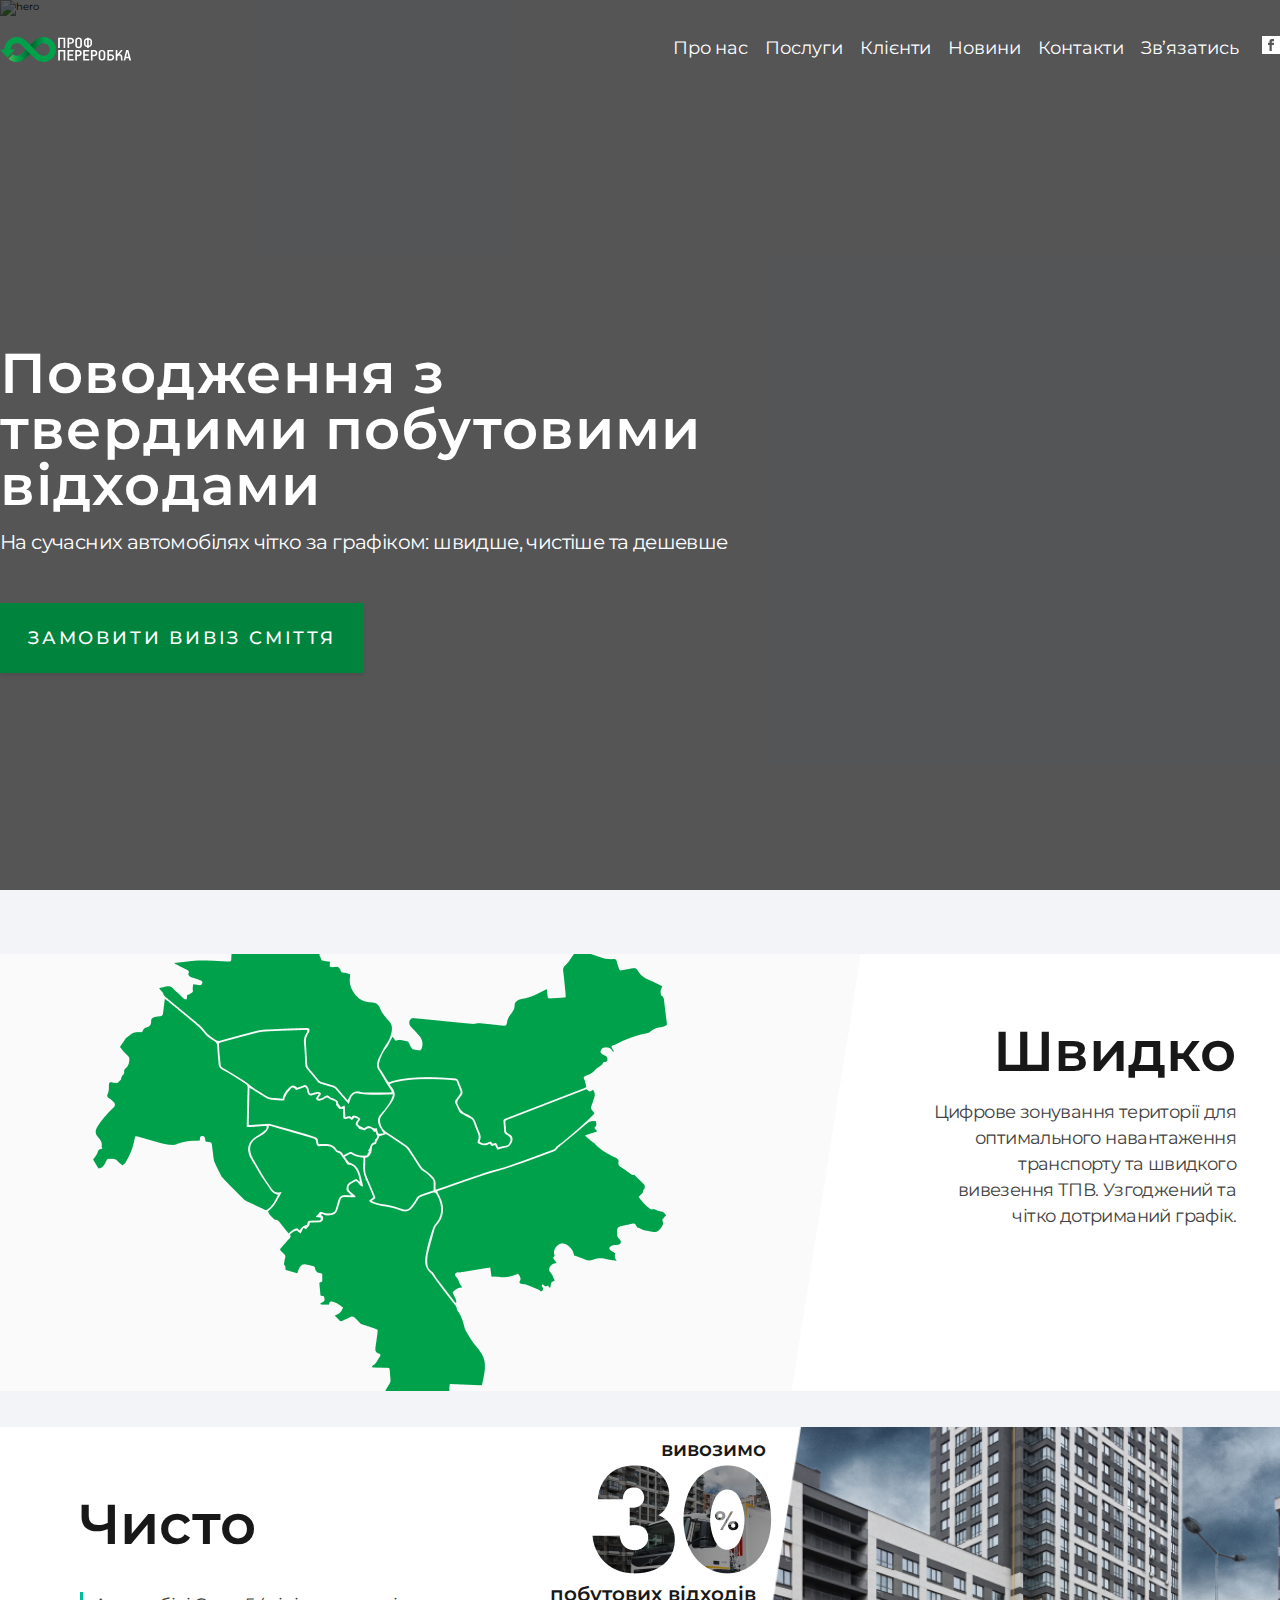
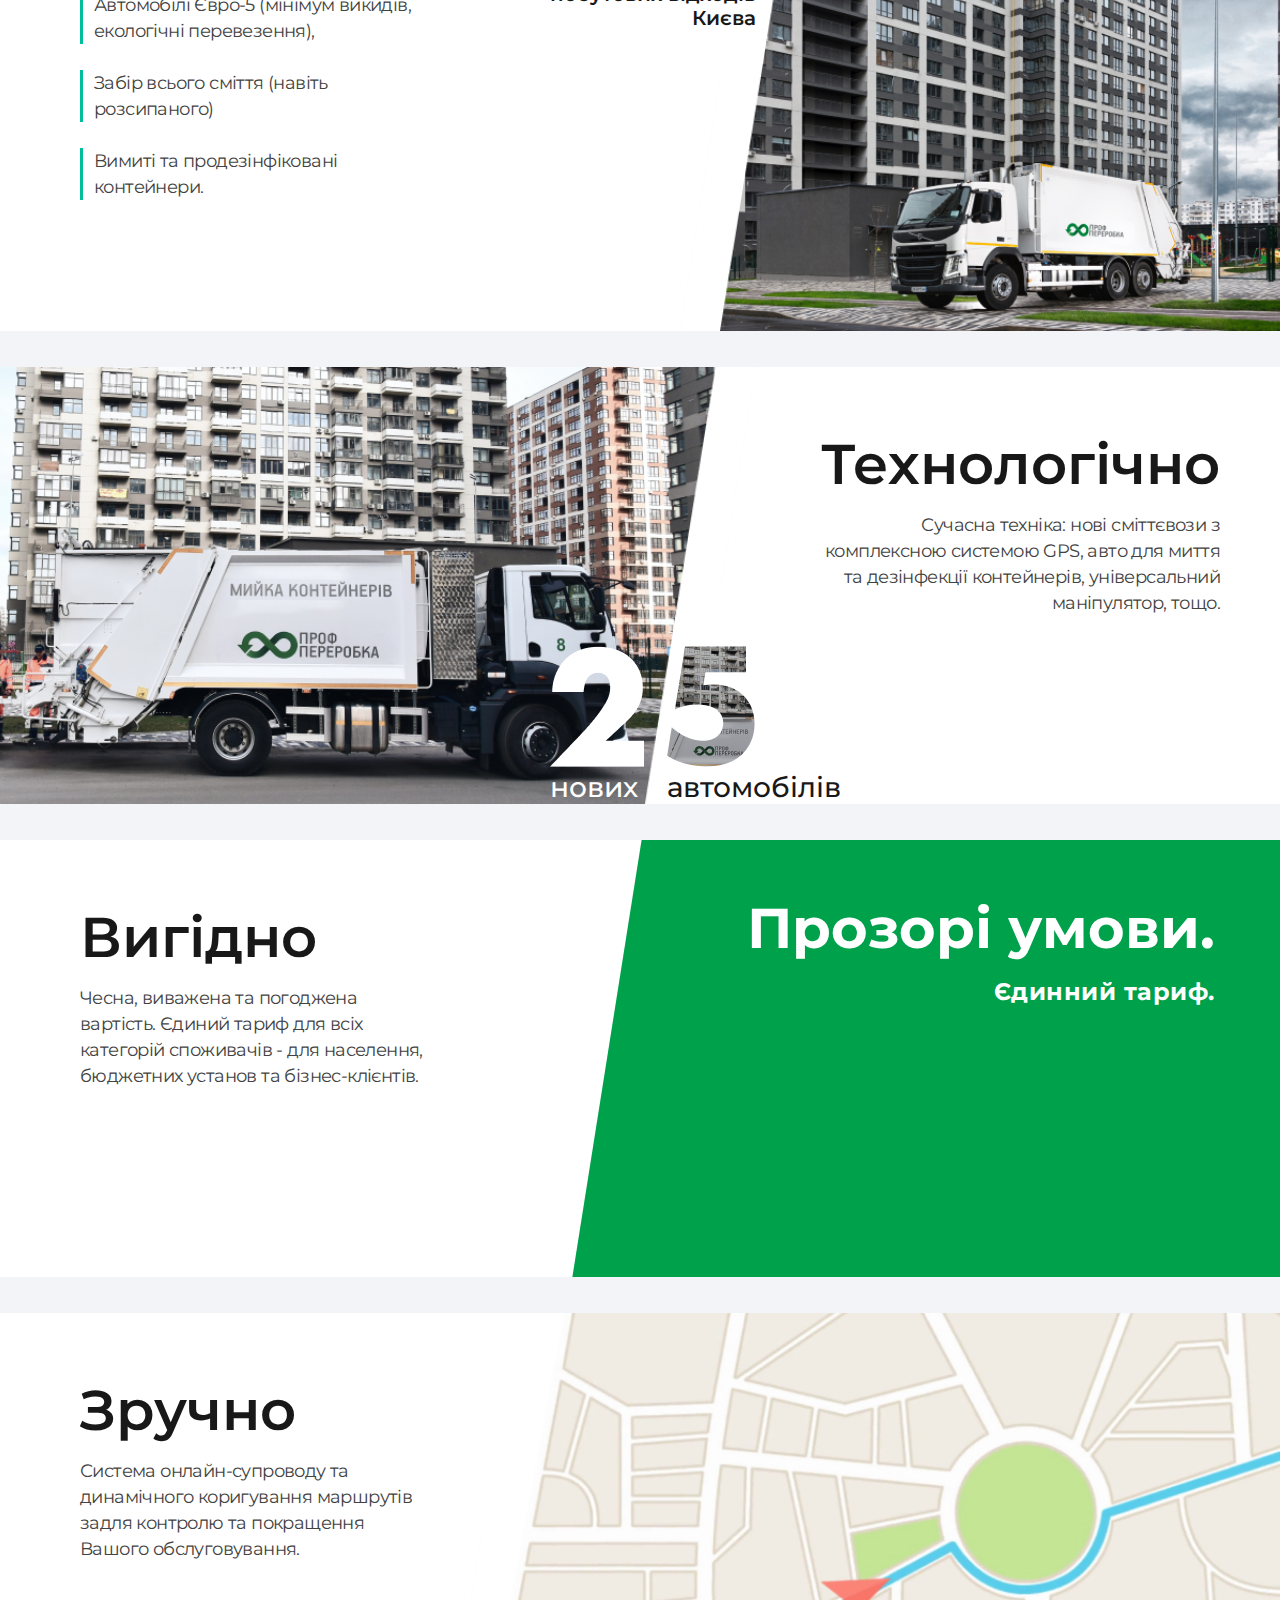
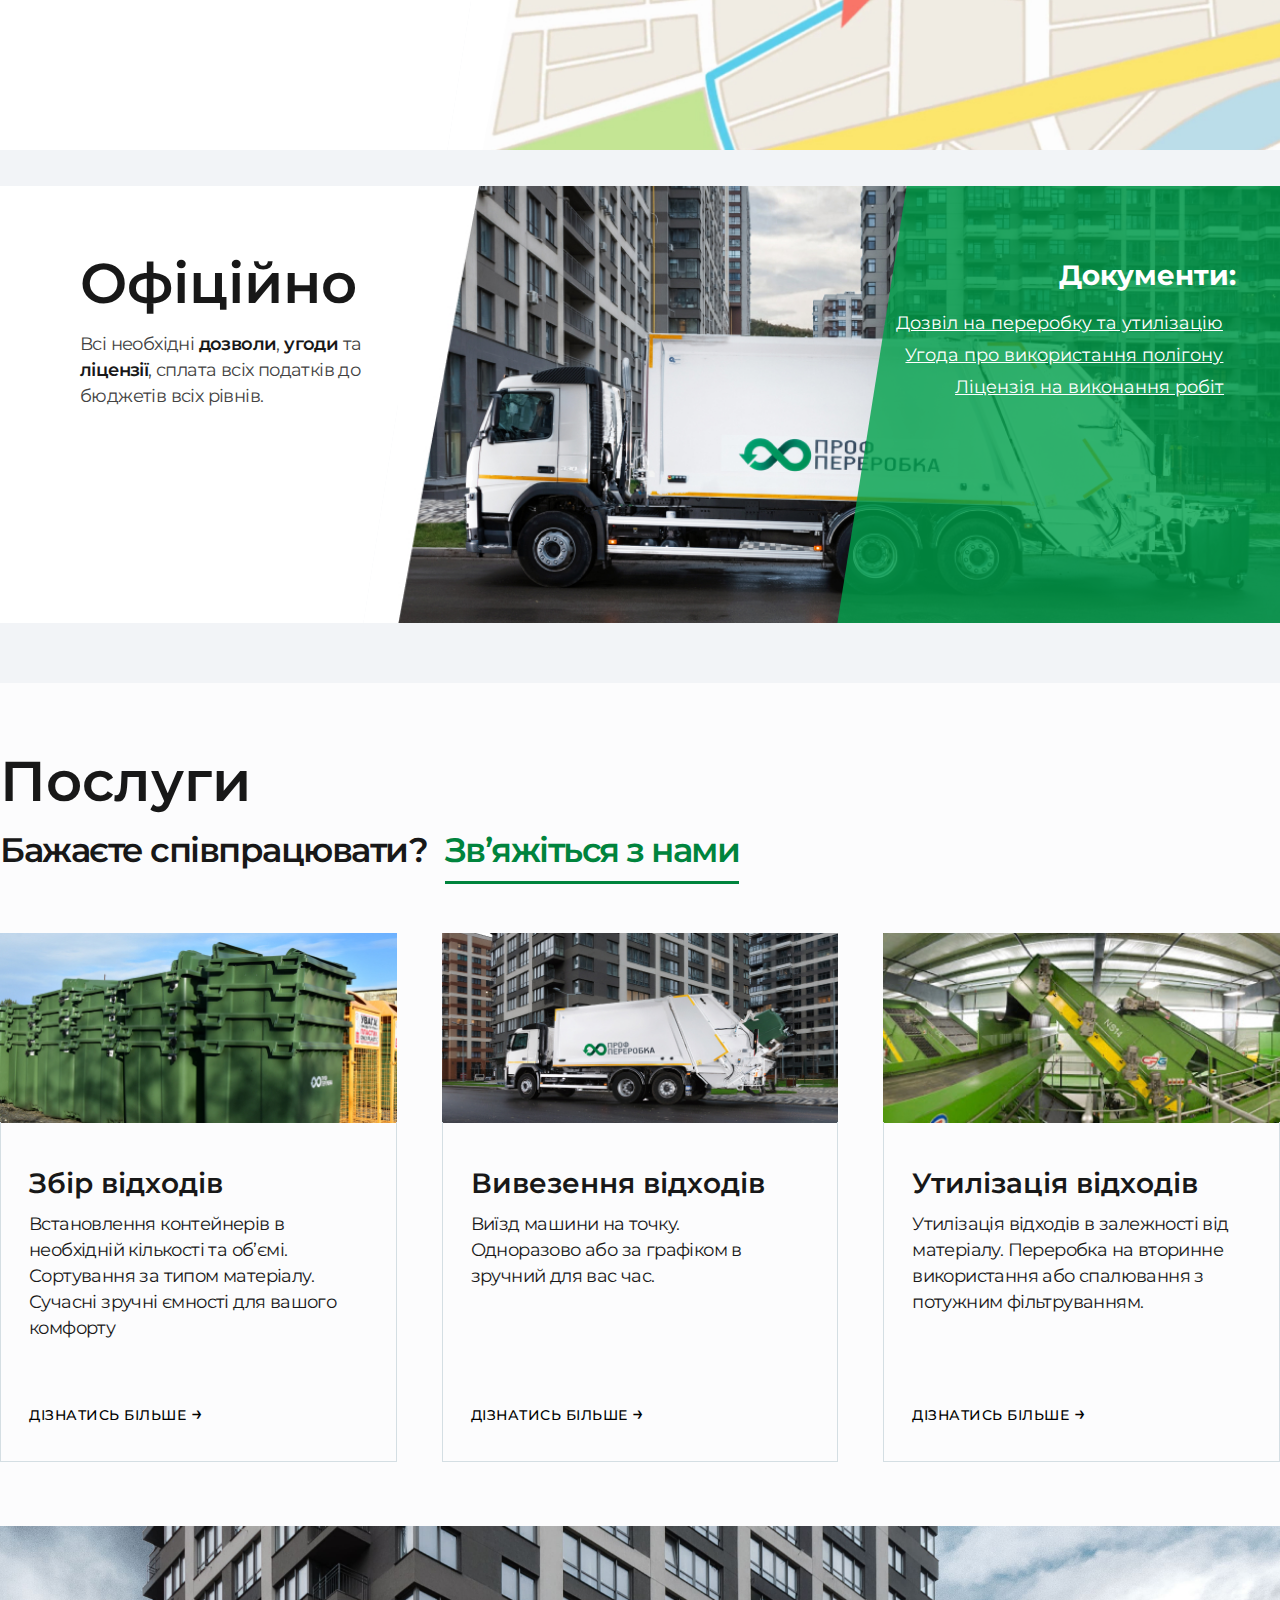
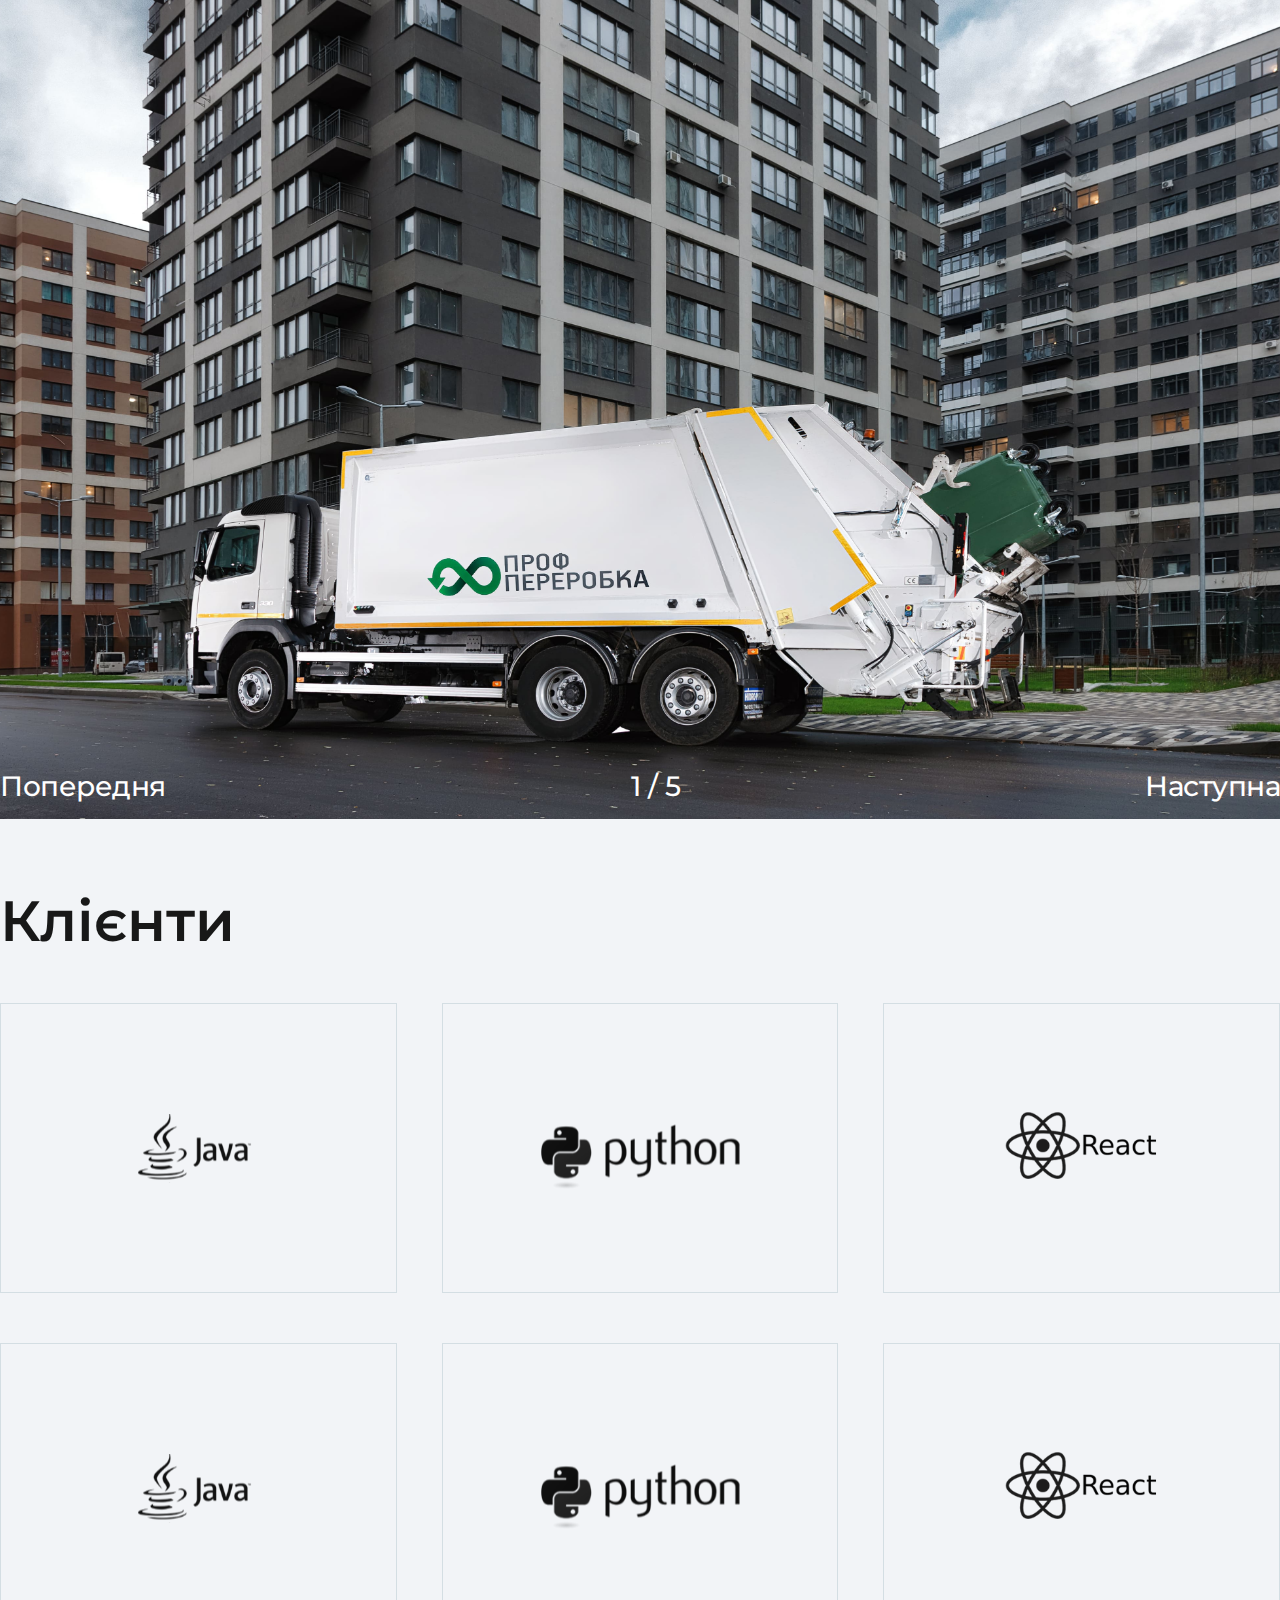
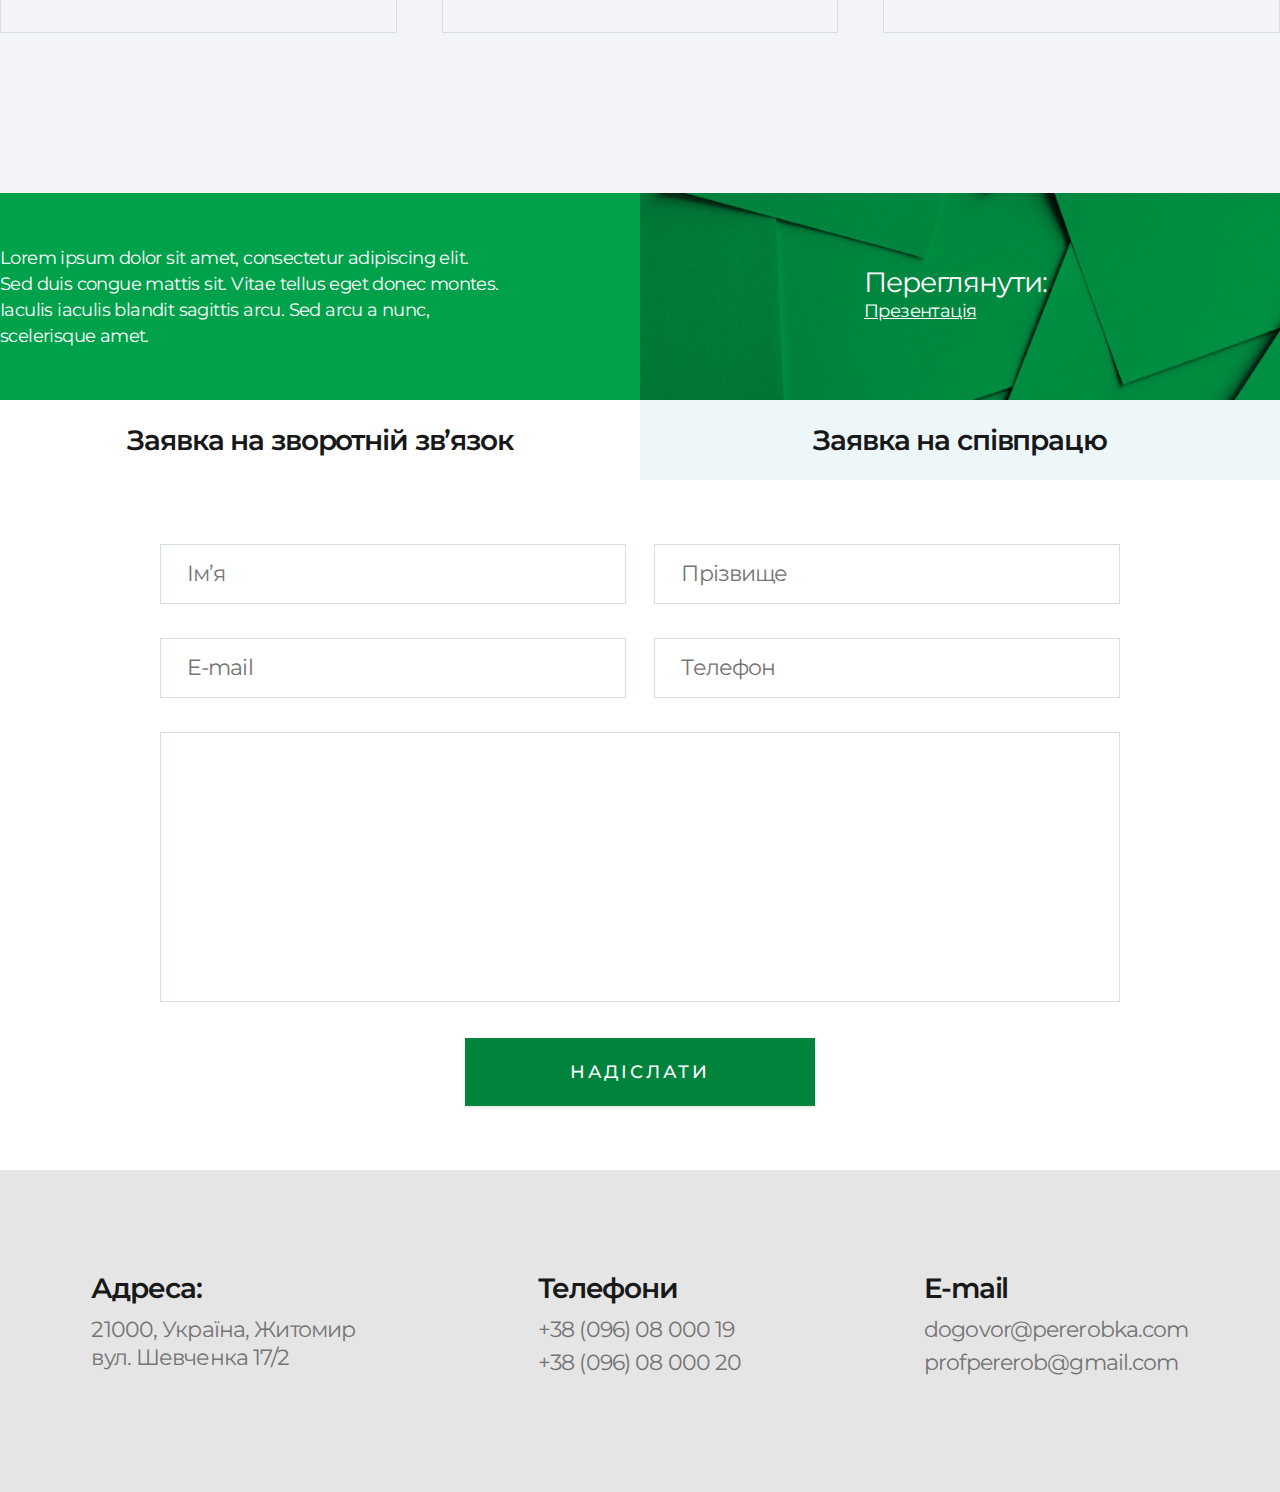
==== commit d45afff3: "fav" ====
--- a/index.html
+++ b/index.html
@@ -4,6 +4,7 @@
         <meta charset="UTF-8" />
         <meta name="viewport" content="width=device-width, initial-scale=1.0" />
         <title>ПрофПереробка</title>
+        <link rel="shortcut icon" href="favicon.ico" type="image/x-icon" />
         <link rel="stylesheet" href="css/bundle.css" />
     </head>
     <body>
@@ -46,7 +47,7 @@
                     <div class="hero__inner">
                         <h2>Поводження з твердими побутовими відходами</h2>
                         <p>На сучасних автомобілях чітко за графіком: швидше, чистіше та дешевше</p>
-                        <a href="#" class="trigger-button">Замовити вивіз сміття</a>
+                        <a href="sign.html" class="trigger-button">Замовити вивіз сміття</a>
                     </div>
                 </div>
             </div>
@@ -374,9 +375,22 @@
             </div>
         </section>
         <section class="presentation d-flex">
-            <div class="left"></div>
+            <div class="left">
+                <div class="presentation-wrap ml-auto position-relative">
+                    <p>
+                        Lorem ipsum dolor sit amet, consectetur adipiscing elit. Sed duis congue mattis sit. Vitae tellus eget donec montes. Iaculis iaculis blandit sagittis arcu. Sed arcu a nunc,
+                        scelerisque amet.
+                    </p>
+                </div>
+            </div>
             <div class="right">
                 <img src="img/bg.jpg" alt="bg" />
+                <div class="presentation-wrap mr-auto">
+                    <p class="pos-33">
+                        <span>Переглянути:</span>
+                        <a href="#">Презентація</a>
+                    </p>
+                </div>
             </div>
         </section>
         <section class="form">
@@ -402,7 +416,7 @@
                         augue dictum tincidunt magna. Morbi viverra pellentesque tempus eu nibh massa eget viverra duis. Congue malesuada proin vitae cras ipsum cras et dolor. Viverra euismod
                         vulputate gravida elit diam ullamcorper. Iaculis cras vitae, erat libero ultricies aliquet eu, nunc, in.
                     </p>
-                    <a href="#" class="trigger-button">Заповнити</a>
+                    <a href="sign.html" class="trigger-button">Заповнити</a>
                 </div>
             </div>
         </section>
@@ -412,21 +426,21 @@
                     <div class="footer-adress">
                         <h4>Адреса:</h4>
                         <p>
-                            <a href="#"> 21000, Україна, Жимтомир <span>вул. Шевченка 17/2</span> </a>
+                            <a href="https://goo.gl/maps/R8sSZimmnGRyLEjq8"> 21000, Україна, Житомир <span>вул. Шевченка 17/2</span> </a>
                         </p>
                     </div>
                     <div class="footer-tel">
                         <h4>Телефони</h4>
                         <p>
-                            <a href="#">+38 (096) 08 000 19</a>
-                            <a href="#">+38 (096) 08 000 20</a>
+                            <a href="tel:+38 (096) 08 000 19">+38 (096) 08 000 19</a>
+                            <a href="tel:+38 (096) 08 000 20">+38 (096) 08 000 20</a>
                         </p>
                     </div>
                     <div class="footer-email">
                         <h4>E-mail</h4>
                         <p>
-                            <a href="#">dogovor@pererobka.com</a>
-                            <a href="#">profpererob@gmail.com</a>
+                            <a href="mailto:dogovor@pererobka.com">dogovor@pererobka.com</a>
+                            <a href="mailto:profpererob@gmail.com">profpererob@gmail.com</a>
                         </p>
                     </div>
                 </div>
--- a/css/bundle.css
+++ b/css/bundle.css
@@ -120,6 +120,8 @@
 .hero__media img {
   min-height: 89rem;
   max-width: 100%;
+  -o-object-fit: cover;
+     object-fit: cover;
 }
 .hero__media .backdrop {
   width: 100%;
@@ -152,6 +154,12 @@
   font-size: 2rem;
   line-height: 2.6rem;
   letter-spacing: -0.6px;
+}
+.hero .fof {
+  text-align: center;
+}
+.hero .fof h2 {
+  max-width: none;
 }
 
 .split {
@@ -708,7 +716,6 @@
 }
 .services__inner .services-tile .services-media {
   overflow: hidden;
-  width: 42rem;
   height: 19rem;
 }
 .services__inner .services-tile .services-media img {
@@ -4775,1146 +4782,6 @@
   visibility: hidden !important;
 }
 
-.container {
-  width: 100%;
-  padding-right: 15px;
-  padding-left: 15px;
-  margin-right: auto;
-  margin-left: auto;
-}
-@media (min-width: 576px) {
-  .container {
-    max-width: 540px;
-  }
-}
-@media (min-width: 768px) {
-  .container {
-    max-width: 720px;
-  }
-}
-@media (min-width: 992px) {
-  .container {
-    max-width: 960px;
-  }
-}
-@media (min-width: 1200px) {
-  .container {
-    max-width: 1140px;
-  }
-}
-
-.container-fluid, .container-xl, .container-lg, .container-md, .container-sm {
-  width: 100%;
-  padding-right: 15px;
-  padding-left: 15px;
-  margin-right: auto;
-  margin-left: auto;
-}
-
-@media (min-width: 576px) {
-  .container-sm, .container {
-    max-width: 540px;
-  }
-}
-@media (min-width: 768px) {
-  .container-md, .container-sm, .container {
-    max-width: 720px;
-  }
-}
-@media (min-width: 992px) {
-  .container-lg, .container-md, .container-sm, .container {
-    max-width: 960px;
-  }
-}
-@media (min-width: 1200px) {
-  .container-xl, .container-lg, .container-md, .container-sm, .container {
-    max-width: 1140px;
-  }
-}
-.row {
-  display: flex;
-  flex-wrap: wrap;
-  margin-right: -15px;
-  margin-left: -15px;
-}
-
-.no-gutters {
-  margin-right: 0;
-  margin-left: 0;
-}
-.no-gutters > .col,
-.no-gutters > [class*=col-] {
-  padding-right: 0;
-  padding-left: 0;
-}
-
-.col-xl,
-.col-xl-auto, .col-xl-12, .col-xl-11, .col-xl-10, .col-xl-9, .col-xl-8, .col-xl-7, .col-xl-6, .col-xl-5, .col-xl-4, .col-xl-3, .col-xl-2, .col-xl-1, .col-lg,
-.col-lg-auto, .col-lg-12, .col-lg-11, .col-lg-10, .col-lg-9, .col-lg-8, .col-lg-7, .col-lg-6, .col-lg-5, .col-lg-4, .col-lg-3, .col-lg-2, .col-lg-1, .col-md,
-.col-md-auto, .col-md-12, .col-md-11, .col-md-10, .col-md-9, .col-md-8, .col-md-7, .col-md-6, .col-md-5, .col-md-4, .col-md-3, .col-md-2, .col-md-1, .col-sm,
-.col-sm-auto, .col-sm-12, .col-sm-11, .col-sm-10, .col-sm-9, .col-sm-8, .col-sm-7, .col-sm-6, .col-sm-5, .col-sm-4, .col-sm-3, .col-sm-2, .col-sm-1, .col,
-.col-auto, .col-12, .col-11, .col-10, .col-9, .col-8, .col-7, .col-6, .col-5, .col-4, .col-3, .col-2, .col-1 {
-  position: relative;
-  width: 100%;
-  padding-right: 15px;
-  padding-left: 15px;
-}
-
-.col {
-  flex-basis: 0;
-  flex-grow: 1;
-  min-width: 0;
-  max-width: 100%;
-}
-
-.row-cols-1 > * {
-  flex: 0 0 100%;
-  max-width: 100%;
-}
-
-.row-cols-2 > * {
-  flex: 0 0 50%;
-  max-width: 50%;
-}
-
-.row-cols-3 > * {
-  flex: 0 0 33.3333333333%;
-  max-width: 33.3333333333%;
-}
-
-.row-cols-4 > * {
-  flex: 0 0 25%;
-  max-width: 25%;
-}
-
-.row-cols-5 > * {
-  flex: 0 0 20%;
-  max-width: 20%;
-}
-
-.row-cols-6 > * {
-  flex: 0 0 16.6666666667%;
-  max-width: 16.6666666667%;
-}
-
-.col-auto {
-  flex: 0 0 auto;
-  width: auto;
-  max-width: 100%;
-}
-
-.col-1 {
-  flex: 0 0 8.3333333333%;
-  max-width: 8.3333333333%;
-}
-
-.col-2 {
-  flex: 0 0 16.6666666667%;
-  max-width: 16.6666666667%;
-}
-
-.col-3 {
-  flex: 0 0 25%;
-  max-width: 25%;
-}
-
-.col-4 {
-  flex: 0 0 33.3333333333%;
-  max-width: 33.3333333333%;
-}
-
-.col-5 {
-  flex: 0 0 41.6666666667%;
-  max-width: 41.6666666667%;
-}
-
-.col-6 {
-  flex: 0 0 50%;
-  max-width: 50%;
-}
-
-.col-7 {
-  flex: 0 0 58.3333333333%;
-  max-width: 58.3333333333%;
-}
-
-.col-8 {
-  flex: 0 0 66.6666666667%;
-  max-width: 66.6666666667%;
-}
-
-.col-9 {
-  flex: 0 0 75%;
-  max-width: 75%;
-}
-
-.col-10 {
-  flex: 0 0 83.3333333333%;
-  max-width: 83.3333333333%;
-}
-
-.col-11 {
-  flex: 0 0 91.6666666667%;
-  max-width: 91.6666666667%;
-}
-
-.col-12 {
-  flex: 0 0 100%;
-  max-width: 100%;
-}
-
-.order-first {
-  order: -1;
-}
-
-.order-last {
-  order: 13;
-}
-
-.order-0 {
-  order: 0;
-}
-
-.order-1 {
-  order: 1;
-}
-
-.order-2 {
-  order: 2;
-}
-
-.order-3 {
-  order: 3;
-}
-
-.order-4 {
-  order: 4;
-}
-
-.order-5 {
-  order: 5;
-}
-
-.order-6 {
-  order: 6;
-}
-
-.order-7 {
-  order: 7;
-}
-
-.order-8 {
-  order: 8;
-}
-
-.order-9 {
-  order: 9;
-}
-
-.order-10 {
-  order: 10;
-}
-
-.order-11 {
-  order: 11;
-}
-
-.order-12 {
-  order: 12;
-}
-
-.offset-1 {
-  margin-left: 8.3333333333%;
-}
-
-.offset-2 {
-  margin-left: 16.6666666667%;
-}
-
-.offset-3 {
-  margin-left: 25%;
-}
-
-.offset-4 {
-  margin-left: 33.3333333333%;
-}
-
-.offset-5 {
-  margin-left: 41.6666666667%;
-}
-
-.offset-6 {
-  margin-left: 50%;
-}
-
-.offset-7 {
-  margin-left: 58.3333333333%;
-}
-
-.offset-8 {
-  margin-left: 66.6666666667%;
-}
-
-.offset-9 {
-  margin-left: 75%;
-}
-
-.offset-10 {
-  margin-left: 83.3333333333%;
-}
-
-.offset-11 {
-  margin-left: 91.6666666667%;
-}
-
-@media (min-width: 576px) {
-  .col-sm {
-    flex-basis: 0;
-    flex-grow: 1;
-    min-width: 0;
-    max-width: 100%;
-  }
-
-  .row-cols-sm-1 > * {
-    flex: 0 0 100%;
-    max-width: 100%;
-  }
-
-  .row-cols-sm-2 > * {
-    flex: 0 0 50%;
-    max-width: 50%;
-  }
-
-  .row-cols-sm-3 > * {
-    flex: 0 0 33.3333333333%;
-    max-width: 33.3333333333%;
-  }
-
-  .row-cols-sm-4 > * {
-    flex: 0 0 25%;
-    max-width: 25%;
-  }
-
-  .row-cols-sm-5 > * {
-    flex: 0 0 20%;
-    max-width: 20%;
-  }
-
-  .row-cols-sm-6 > * {
-    flex: 0 0 16.6666666667%;
-    max-width: 16.6666666667%;
-  }
-
-  .col-sm-auto {
-    flex: 0 0 auto;
-    width: auto;
-    max-width: 100%;
-  }
-
-  .col-sm-1 {
-    flex: 0 0 8.3333333333%;
-    max-width: 8.3333333333%;
-  }
-
-  .col-sm-2 {
-    flex: 0 0 16.6666666667%;
-    max-width: 16.6666666667%;
-  }
-
-  .col-sm-3 {
-    flex: 0 0 25%;
-    max-width: 25%;
-  }
-
-  .col-sm-4 {
-    flex: 0 0 33.3333333333%;
-    max-width: 33.3333333333%;
-  }
-
-  .col-sm-5 {
-    flex: 0 0 41.6666666667%;
-    max-width: 41.6666666667%;
-  }
-
-  .col-sm-6 {
-    flex: 0 0 50%;
-    max-width: 50%;
-  }
-
-  .col-sm-7 {
-    flex: 0 0 58.3333333333%;
-    max-width: 58.3333333333%;
-  }
-
-  .col-sm-8 {
-    flex: 0 0 66.6666666667%;
-    max-width: 66.6666666667%;
-  }
-
-  .col-sm-9 {
-    flex: 0 0 75%;
-    max-width: 75%;
-  }
-
-  .col-sm-10 {
-    flex: 0 0 83.3333333333%;
-    max-width: 83.3333333333%;
-  }
-
-  .col-sm-11 {
-    flex: 0 0 91.6666666667%;
-    max-width: 91.6666666667%;
-  }
-
-  .col-sm-12 {
-    flex: 0 0 100%;
-    max-width: 100%;
-  }
-
-  .order-sm-first {
-    order: -1;
-  }
-
-  .order-sm-last {
-    order: 13;
-  }
-
-  .order-sm-0 {
-    order: 0;
-  }
-
-  .order-sm-1 {
-    order: 1;
-  }
-
-  .order-sm-2 {
-    order: 2;
-  }
-
-  .order-sm-3 {
-    order: 3;
-  }
-
-  .order-sm-4 {
-    order: 4;
-  }
-
-  .order-sm-5 {
-    order: 5;
-  }
-
-  .order-sm-6 {
-    order: 6;
-  }
-
-  .order-sm-7 {
-    order: 7;
-  }
-
-  .order-sm-8 {
-    order: 8;
-  }
-
-  .order-sm-9 {
-    order: 9;
-  }
-
-  .order-sm-10 {
-    order: 10;
-  }
-
-  .order-sm-11 {
-    order: 11;
-  }
-
-  .order-sm-12 {
-    order: 12;
-  }
-
-  .offset-sm-0 {
-    margin-left: 0;
-  }
-
-  .offset-sm-1 {
-    margin-left: 8.3333333333%;
-  }
-
-  .offset-sm-2 {
-    margin-left: 16.6666666667%;
-  }
-
-  .offset-sm-3 {
-    margin-left: 25%;
-  }
-
-  .offset-sm-4 {
-    margin-left: 33.3333333333%;
-  }
-
-  .offset-sm-5 {
-    margin-left: 41.6666666667%;
-  }
-
-  .offset-sm-6 {
-    margin-left: 50%;
-  }
-
-  .offset-sm-7 {
-    margin-left: 58.3333333333%;
-  }
-
-  .offset-sm-8 {
-    margin-left: 66.6666666667%;
-  }
-
-  .offset-sm-9 {
-    margin-left: 75%;
-  }
-
-  .offset-sm-10 {
-    margin-left: 83.3333333333%;
-  }
-
-  .offset-sm-11 {
-    margin-left: 91.6666666667%;
-  }
-}
-@media (min-width: 768px) {
-  .col-md {
-    flex-basis: 0;
-    flex-grow: 1;
-    min-width: 0;
-    max-width: 100%;
-  }
-
-  .row-cols-md-1 > * {
-    flex: 0 0 100%;
-    max-width: 100%;
-  }
-
-  .row-cols-md-2 > * {
-    flex: 0 0 50%;
-    max-width: 50%;
-  }
-
-  .row-cols-md-3 > * {
-    flex: 0 0 33.3333333333%;
-    max-width: 33.3333333333%;
-  }
-
-  .row-cols-md-4 > * {
-    flex: 0 0 25%;
-    max-width: 25%;
-  }
-
-  .row-cols-md-5 > * {
-    flex: 0 0 20%;
-    max-width: 20%;
-  }
-
-  .row-cols-md-6 > * {
-    flex: 0 0 16.6666666667%;
-    max-width: 16.6666666667%;
-  }
-
-  .col-md-auto {
-    flex: 0 0 auto;
-    width: auto;
-    max-width: 100%;
-  }
-
-  .col-md-1 {
-    flex: 0 0 8.3333333333%;
-    max-width: 8.3333333333%;
-  }
-
-  .col-md-2 {
-    flex: 0 0 16.6666666667%;
-    max-width: 16.6666666667%;
-  }
-
-  .col-md-3 {
-    flex: 0 0 25%;
-    max-width: 25%;
-  }
-
-  .col-md-4 {
-    flex: 0 0 33.3333333333%;
-    max-width: 33.3333333333%;
-  }
-
-  .col-md-5 {
-    flex: 0 0 41.6666666667%;
-    max-width: 41.6666666667%;
-  }
-
-  .col-md-6 {
-    flex: 0 0 50%;
-    max-width: 50%;
-  }
-
-  .col-md-7 {
-    flex: 0 0 58.3333333333%;
-    max-width: 58.3333333333%;
-  }
-
-  .col-md-8 {
-    flex: 0 0 66.6666666667%;
-    max-width: 66.6666666667%;
-  }
-
-  .col-md-9 {
-    flex: 0 0 75%;
-    max-width: 75%;
-  }
-
-  .col-md-10 {
-    flex: 0 0 83.3333333333%;
-    max-width: 83.3333333333%;
-  }
-
-  .col-md-11 {
-    flex: 0 0 91.6666666667%;
-    max-width: 91.6666666667%;
-  }
-
-  .col-md-12 {
-    flex: 0 0 100%;
-    max-width: 100%;
-  }
-
-  .order-md-first {
-    order: -1;
-  }
-
-  .order-md-last {
-    order: 13;
-  }
-
-  .order-md-0 {
-    order: 0;
-  }
-
-  .order-md-1 {
-    order: 1;
-  }
-
-  .order-md-2 {
-    order: 2;
-  }
-
-  .order-md-3 {
-    order: 3;
-  }
-
-  .order-md-4 {
-    order: 4;
-  }
-
-  .order-md-5 {
-    order: 5;
-  }
-
-  .order-md-6 {
-    order: 6;
-  }
-
-  .order-md-7 {
-    order: 7;
-  }
-
-  .order-md-8 {
-    order: 8;
-  }
-
-  .order-md-9 {
-    order: 9;
-  }
-
-  .order-md-10 {
-    order: 10;
-  }
-
-  .order-md-11 {
-    order: 11;
-  }
-
-  .order-md-12 {
-    order: 12;
-  }
-
-  .offset-md-0 {
-    margin-left: 0;
-  }
-
-  .offset-md-1 {
-    margin-left: 8.3333333333%;
-  }
-
-  .offset-md-2 {
-    margin-left: 16.6666666667%;
-  }
-
-  .offset-md-3 {
-    margin-left: 25%;
-  }
-
-  .offset-md-4 {
-    margin-left: 33.3333333333%;
-  }
-
-  .offset-md-5 {
-    margin-left: 41.6666666667%;
-  }
-
-  .offset-md-6 {
-    margin-left: 50%;
-  }
-
-  .offset-md-7 {
-    margin-left: 58.3333333333%;
-  }
-
-  .offset-md-8 {
-    margin-left: 66.6666666667%;
-  }
-
-  .offset-md-9 {
-    margin-left: 75%;
-  }
-
-  .offset-md-10 {
-    margin-left: 83.3333333333%;
-  }
-
-  .offset-md-11 {
-    margin-left: 91.6666666667%;
-  }
-}
-@media (min-width: 992px) {
-  .col-lg {
-    flex-basis: 0;
-    flex-grow: 1;
-    min-width: 0;
-    max-width: 100%;
-  }
-
-  .row-cols-lg-1 > * {
-    flex: 0 0 100%;
-    max-width: 100%;
-  }
-
-  .row-cols-lg-2 > * {
-    flex: 0 0 50%;
-    max-width: 50%;
-  }
-
-  .row-cols-lg-3 > * {
-    flex: 0 0 33.3333333333%;
-    max-width: 33.3333333333%;
-  }
-
-  .row-cols-lg-4 > * {
-    flex: 0 0 25%;
-    max-width: 25%;
-  }
-
-  .row-cols-lg-5 > * {
-    flex: 0 0 20%;
-    max-width: 20%;
-  }
-
-  .row-cols-lg-6 > * {
-    flex: 0 0 16.6666666667%;
-    max-width: 16.6666666667%;
-  }
-
-  .col-lg-auto {
-    flex: 0 0 auto;
-    width: auto;
-    max-width: 100%;
-  }
-
-  .col-lg-1 {
-    flex: 0 0 8.3333333333%;
-    max-width: 8.3333333333%;
-  }
-
-  .col-lg-2 {
-    flex: 0 0 16.6666666667%;
-    max-width: 16.6666666667%;
-  }
-
-  .col-lg-3 {
-    flex: 0 0 25%;
-    max-width: 25%;
-  }
-
-  .col-lg-4 {
-    flex: 0 0 33.3333333333%;
-    max-width: 33.3333333333%;
-  }
-
-  .col-lg-5 {
-    flex: 0 0 41.6666666667%;
-    max-width: 41.6666666667%;
-  }
-
-  .col-lg-6 {
-    flex: 0 0 50%;
-    max-width: 50%;
-  }
-
-  .col-lg-7 {
-    flex: 0 0 58.3333333333%;
-    max-width: 58.3333333333%;
-  }
-
-  .col-lg-8 {
-    flex: 0 0 66.6666666667%;
-    max-width: 66.6666666667%;
-  }
-
-  .col-lg-9 {
-    flex: 0 0 75%;
-    max-width: 75%;
-  }
-
-  .col-lg-10 {
-    flex: 0 0 83.3333333333%;
-    max-width: 83.3333333333%;
-  }
-
-  .col-lg-11 {
-    flex: 0 0 91.6666666667%;
-    max-width: 91.6666666667%;
-  }
-
-  .col-lg-12 {
-    flex: 0 0 100%;
-    max-width: 100%;
-  }
-
-  .order-lg-first {
-    order: -1;
-  }
-
-  .order-lg-last {
-    order: 13;
-  }
-
-  .order-lg-0 {
-    order: 0;
-  }
-
-  .order-lg-1 {
-    order: 1;
-  }
-
-  .order-lg-2 {
-    order: 2;
-  }
-
-  .order-lg-3 {
-    order: 3;
-  }
-
-  .order-lg-4 {
-    order: 4;
-  }
-
-  .order-lg-5 {
-    order: 5;
-  }
-
-  .order-lg-6 {
-    order: 6;
-  }
-
-  .order-lg-7 {
-    order: 7;
-  }
-
-  .order-lg-8 {
-    order: 8;
-  }
-
-  .order-lg-9 {
-    order: 9;
-  }
-
-  .order-lg-10 {
-    order: 10;
-  }
-
-  .order-lg-11 {
-    order: 11;
-  }
-
-  .order-lg-12 {
-    order: 12;
-  }
-
-  .offset-lg-0 {
-    margin-left: 0;
-  }
-
-  .offset-lg-1 {
-    margin-left: 8.3333333333%;
-  }
-
-  .offset-lg-2 {
-    margin-left: 16.6666666667%;
-  }
-
-  .offset-lg-3 {
-    margin-left: 25%;
-  }
-
-  .offset-lg-4 {
-    margin-left: 33.3333333333%;
-  }
-
-  .offset-lg-5 {
-    margin-left: 41.6666666667%;
-  }
-
-  .offset-lg-6 {
-    margin-left: 50%;
-  }
-
-  .offset-lg-7 {
-    margin-left: 58.3333333333%;
-  }
-
-  .offset-lg-8 {
-    margin-left: 66.6666666667%;
-  }
-
-  .offset-lg-9 {
-    margin-left: 75%;
-  }
-
-  .offset-lg-10 {
-    margin-left: 83.3333333333%;
-  }
-
-  .offset-lg-11 {
-    margin-left: 91.6666666667%;
-  }
-}
-@media (min-width: 1200px) {
-  .col-xl {
-    flex-basis: 0;
-    flex-grow: 1;
-    min-width: 0;
-    max-width: 100%;
-  }
-
-  .row-cols-xl-1 > * {
-    flex: 0 0 100%;
-    max-width: 100%;
-  }
-
-  .row-cols-xl-2 > * {
-    flex: 0 0 50%;
-    max-width: 50%;
-  }
-
-  .row-cols-xl-3 > * {
-    flex: 0 0 33.3333333333%;
-    max-width: 33.3333333333%;
-  }
-
-  .row-cols-xl-4 > * {
-    flex: 0 0 25%;
-    max-width: 25%;
-  }
-
-  .row-cols-xl-5 > * {
-    flex: 0 0 20%;
-    max-width: 20%;
-  }
-
-  .row-cols-xl-6 > * {
-    flex: 0 0 16.6666666667%;
-    max-width: 16.6666666667%;
-  }
-
-  .col-xl-auto {
-    flex: 0 0 auto;
-    width: auto;
-    max-width: 100%;
-  }
-
-  .col-xl-1 {
-    flex: 0 0 8.3333333333%;
-    max-width: 8.3333333333%;
-  }
-
-  .col-xl-2 {
-    flex: 0 0 16.6666666667%;
-    max-width: 16.6666666667%;
-  }
-
-  .col-xl-3 {
-    flex: 0 0 25%;
-    max-width: 25%;
-  }
-
-  .col-xl-4 {
-    flex: 0 0 33.3333333333%;
-    max-width: 33.3333333333%;
-  }
-
-  .col-xl-5 {
-    flex: 0 0 41.6666666667%;
-    max-width: 41.6666666667%;
-  }
-
-  .col-xl-6 {
-    flex: 0 0 50%;
-    max-width: 50%;
-  }
-
-  .col-xl-7 {
-    flex: 0 0 58.3333333333%;
-    max-width: 58.3333333333%;
-  }
-
-  .col-xl-8 {
-    flex: 0 0 66.6666666667%;
-    max-width: 66.6666666667%;
-  }
-
-  .col-xl-9 {
-    flex: 0 0 75%;
-    max-width: 75%;
-  }
-
-  .col-xl-10 {
-    flex: 0 0 83.3333333333%;
-    max-width: 83.3333333333%;
-  }
-
-  .col-xl-11 {
-    flex: 0 0 91.6666666667%;
-    max-width: 91.6666666667%;
-  }
-
-  .col-xl-12 {
-    flex: 0 0 100%;
-    max-width: 100%;
-  }
-
-  .order-xl-first {
-    order: -1;
-  }
-
-  .order-xl-last {
-    order: 13;
-  }
-
-  .order-xl-0 {
-    order: 0;
-  }
-
-  .order-xl-1 {
-    order: 1;
-  }
-
-  .order-xl-2 {
-    order: 2;
-  }
-
-  .order-xl-3 {
-    order: 3;
-  }
-
-  .order-xl-4 {
-    order: 4;
-  }
-
-  .order-xl-5 {
-    order: 5;
-  }
-
-  .order-xl-6 {
-    order: 6;
-  }
-
-  .order-xl-7 {
-    order: 7;
-  }
-
-  .order-xl-8 {
-    order: 8;
-  }
-
-  .order-xl-9 {
-    order: 9;
-  }
-
-  .order-xl-10 {
-    order: 10;
-  }
-
-  .order-xl-11 {
-    order: 11;
-  }
-
-  .order-xl-12 {
-    order: 12;
-  }
-
-  .offset-xl-0 {
-    margin-left: 0;
-  }
-
-  .offset-xl-1 {
-    margin-left: 8.3333333333%;
-  }
-
-  .offset-xl-2 {
-    margin-left: 16.6666666667%;
-  }
-
-  .offset-xl-3 {
-    margin-left: 25%;
-  }
-
-  .offset-xl-4 {
-    margin-left: 33.3333333333%;
-  }
-
-  .offset-xl-5 {
-    margin-left: 41.6666666667%;
-  }
-
-  .offset-xl-6 {
-    margin-left: 50%;
-  }
-
-  .offset-xl-7 {
-    margin-left: 58.3333333333%;
-  }
-
-  .offset-xl-8 {
-    margin-left: 66.6666666667%;
-  }
-
-  .offset-xl-9 {
-    margin-left: 75%;
-  }
-
-  .offset-xl-10 {
-    margin-left: 83.3333333333%;
-  }
-
-  .offset-xl-11 {
-    margin-left: 91.6666666667%;
-  }
-}
 :root {
   font-size: 10px;
   box-sizing: border-box;
@@ -5950,9 +4817,104 @@
 .presentation .left {
   background-color: #00a14b;
 }
+.presentation .left P {
+  max-width: 50.3rem;
+  font-size: 1.8rem;
+  line-height: 2.6rem;
+  letter-spacing: -0.6px;
+  color: #ffffff;
+}
+.presentation .right {
+  position: relative;
+}
 .presentation .right img {
   width: 100%;
   height: 100%;
   -o-object-fit: cover;
      object-fit: cover;
 }
+.presentation-wrap {
+  position: absolute;
+  top: 0;
+  width: 100%;
+  height: 100%;
+  max-width: 66.8rem;
+}
+.presentation-wrap p {
+  position: absolute;
+  left: 0;
+  top: 25%;
+}
+.presentation-wrap p span {
+  display: block;
+  letter-spacing: -0.04em;
+  font-size: 2.8rem;
+  line-height: 3.2rem;
+  color: #ffffff;
+}
+.presentation-wrap p a {
+  display: block;
+  font-size: 1.8rem;
+  line-height: 2.6rem;
+  letter-spacing: -0.6px;
+  color: #ffffff;
+}
+.presentation-wrap .pos-33 {
+  top: 0;
+  left: 35%;
+  top: 35%;
+}
+
+.contract__inner {
+  padding-top: 6rem;
+  padding-bottom: 5.4rem;
+}
+.contract__inner .contract-title {
+  font-size: 5.6rem;
+  line-height: 7.6rem;
+  color: #181818;
+  font-weight: 600;
+  margin-bottom: 1.2rem;
+}
+.contract__inner .contract-form h5 {
+  margin-top: 3.2rem;
+  font-weight: 600;
+  letter-spacing: -0.04em;
+  font-size: 2.8rem;
+  line-height: 3.2rem;
+}
+.contract__inner .contract-form h6 {
+  font-weight: 400;
+  color: #acb7c2;
+  font-size: 1.8rem;
+}
+.contract__inner .contract-form h6 span {
+  color: #181818;
+  font-weight: 600;
+}
+.contract__inner .contract-form > input[type=text],
+.contract__inner .contract-form input[type=number],
+.contract__inner .contract-form input[type=tel],
+.contract__inner .contract-form input[type=email],
+.contract__inner .contract-form select {
+  margin-top: 3.2rem;
+  border: 1px solid #d4dee3;
+  outline: 1px solid transparent;
+  width: 100%;
+  font-size: 2.2rem;
+  line-height: 2.8rem;
+  letter-spacing: -0.04em;
+  color: #acb7c2;
+  padding: 1.5rem 2.6rem;
+}
+.contract__inner .contract-form > input[type=text]:focus,
+.contract__inner .contract-form input[type=number]:focus,
+.contract__inner .contract-form input[type=tel]:focus,
+.contract__inner .contract-form input[type=email]:focus,
+.contract__inner .contract-form select:focus {
+  outline: 1px solid #00a14b;
+}
+.contract__inner .contract-form select option {
+  letter-spacing: -0.04em;
+  color: #181818;
+}
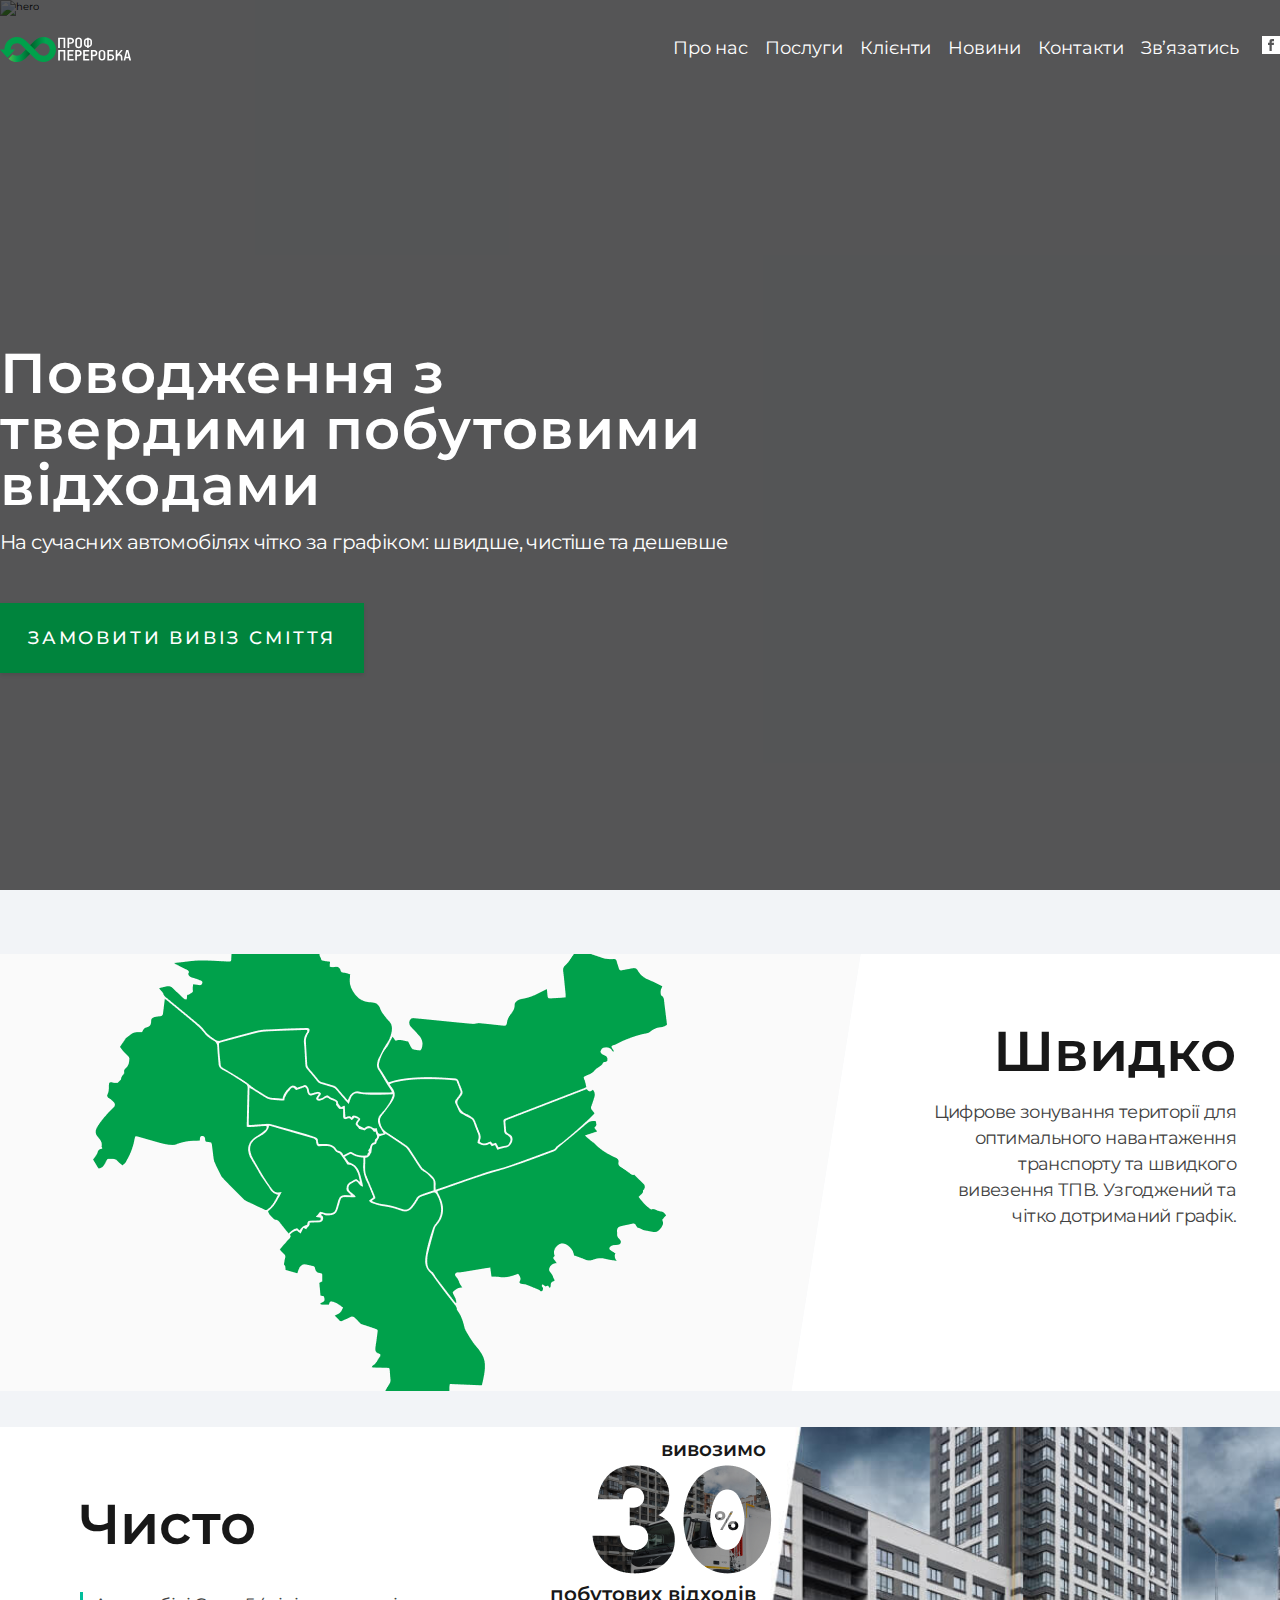
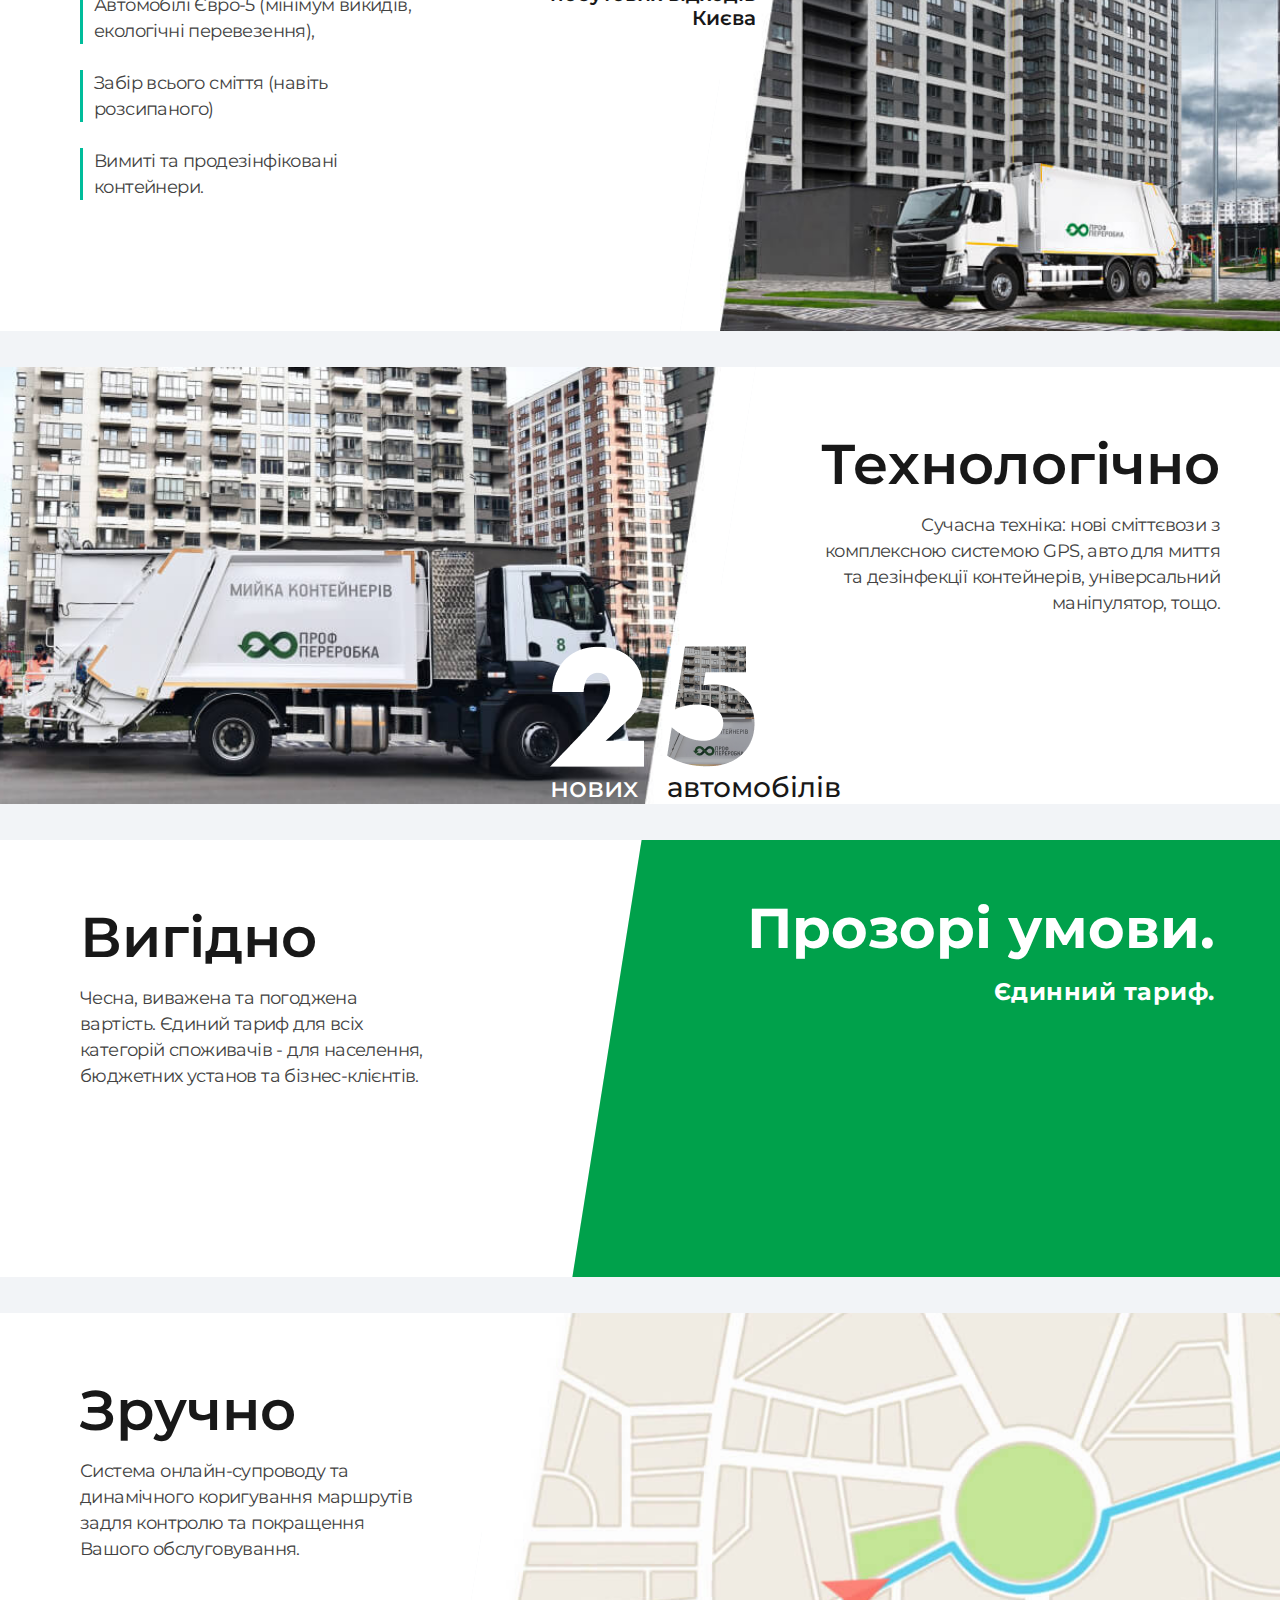
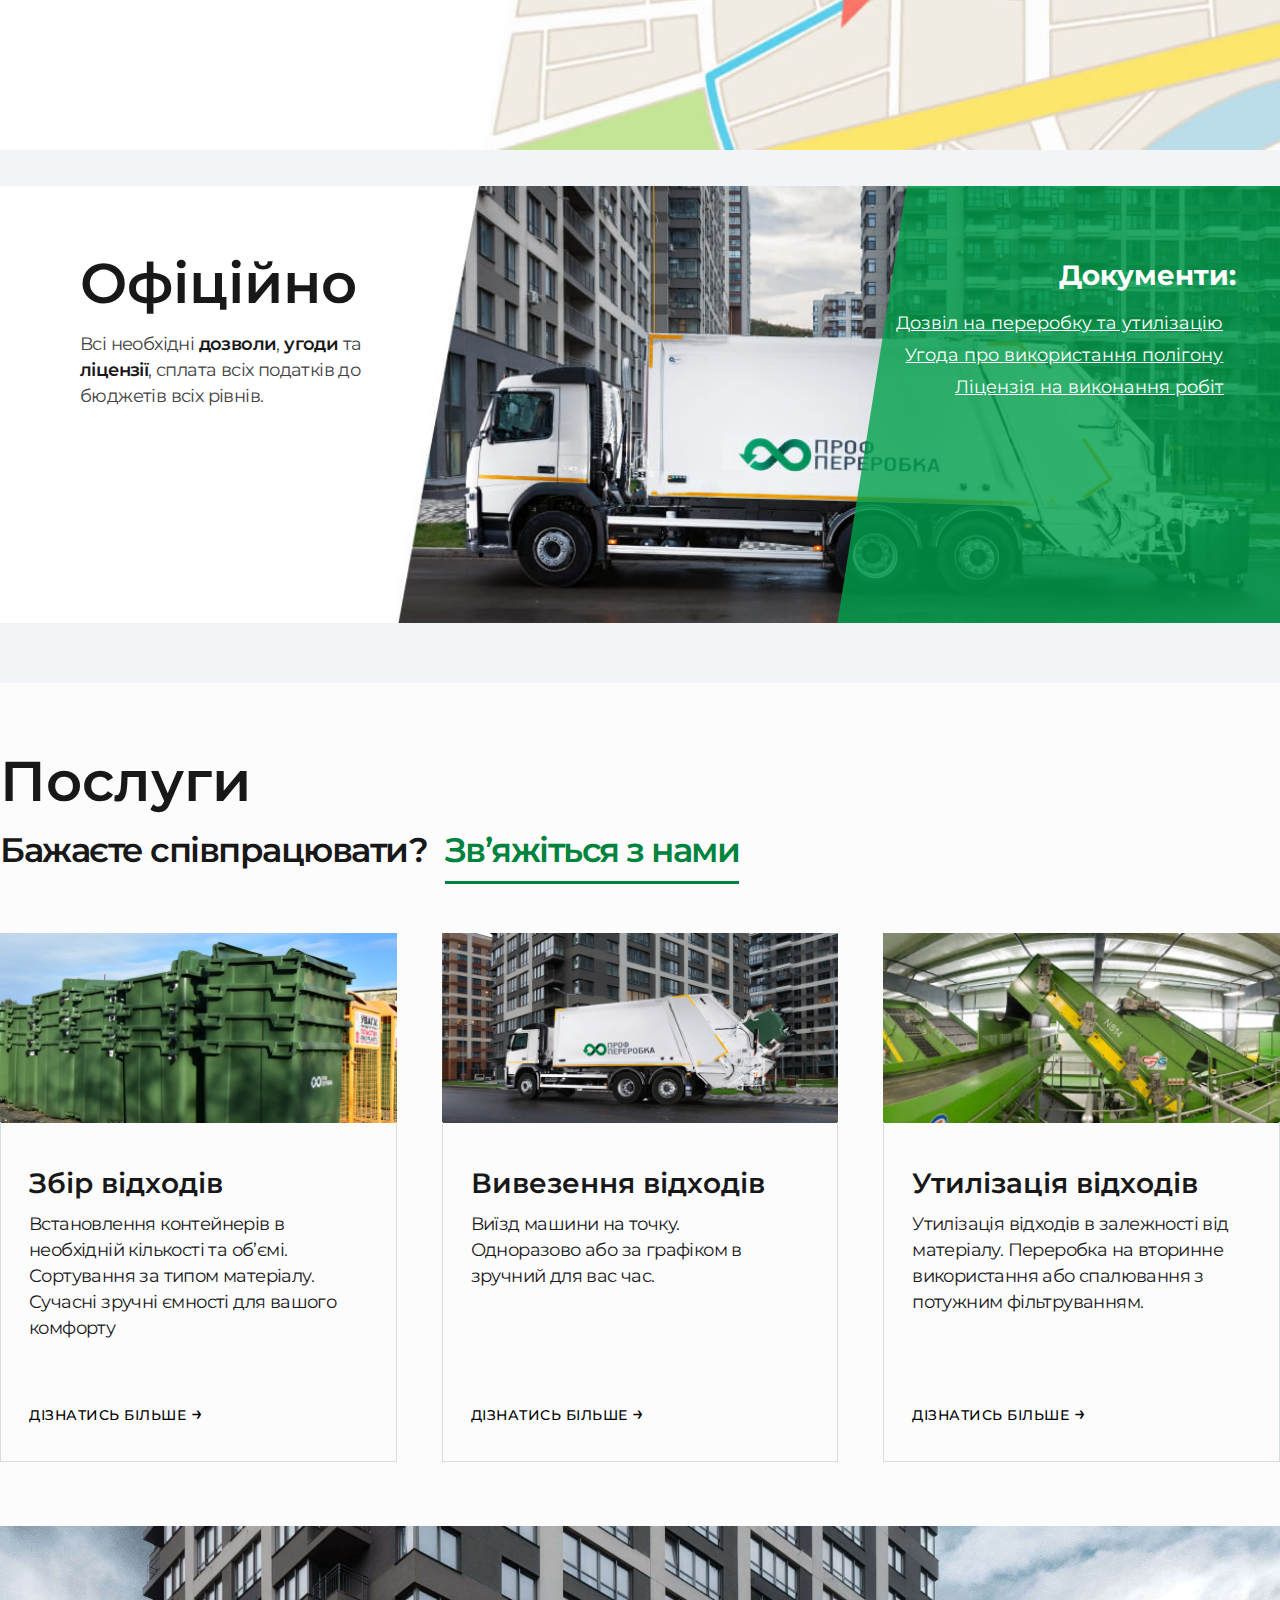
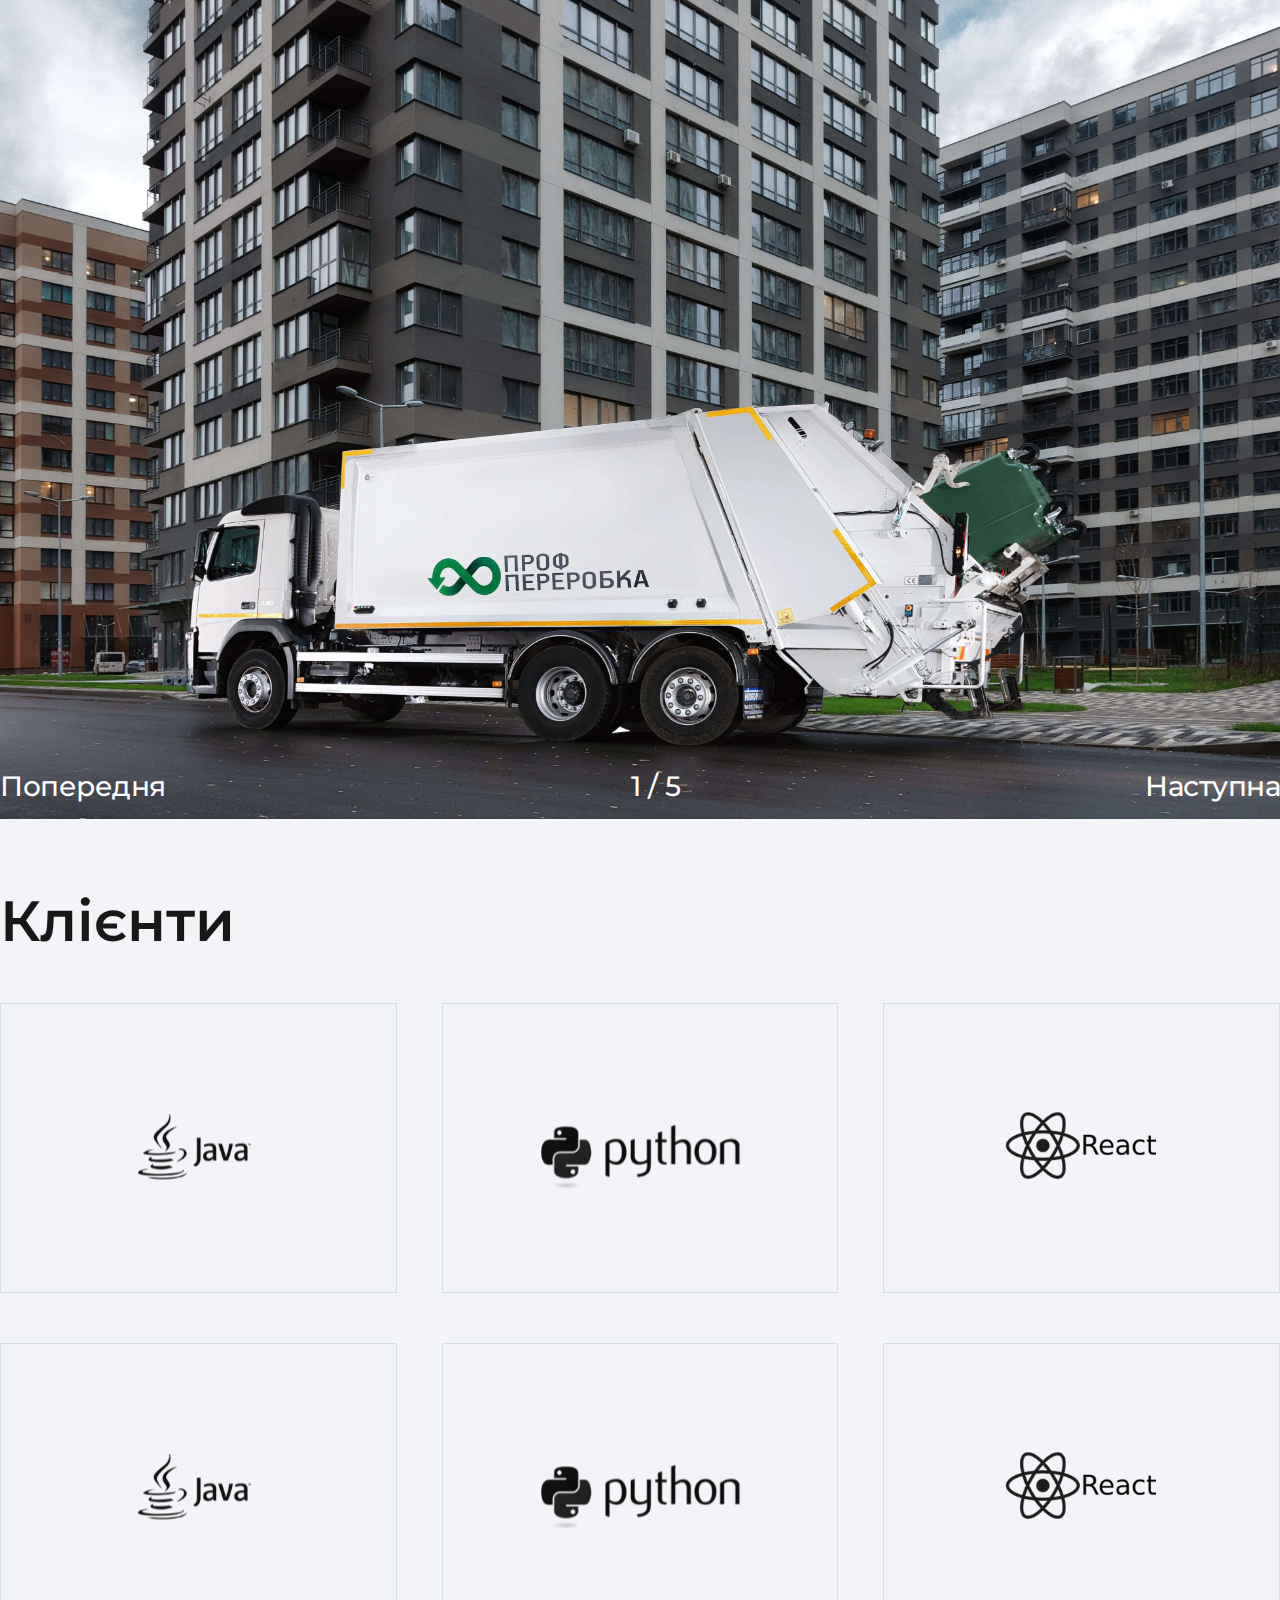
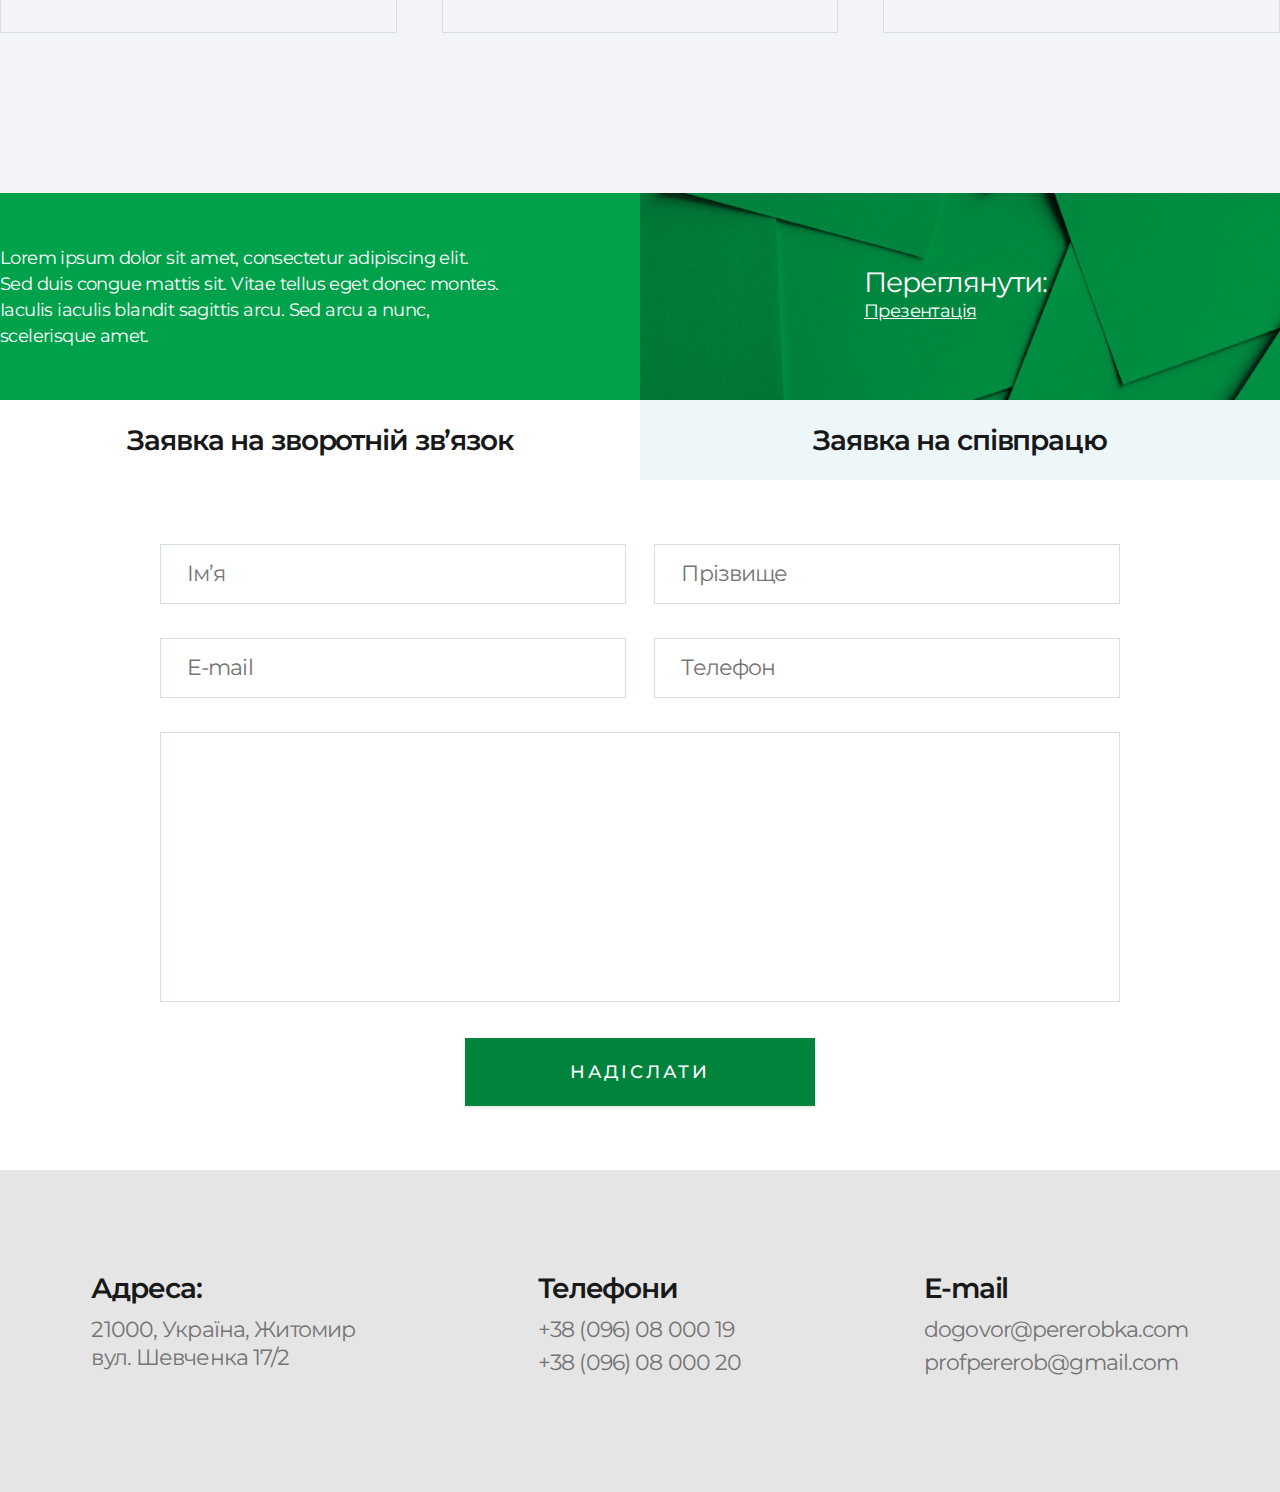
==== commit e1b9d594: "microfix" ====
--- a/index.html
+++ b/index.html
@@ -26,7 +26,7 @@
                                 <li><a href="contacts.html">Контакти</a></li>
                                 <li><a href="contacts.html">Зв’язатись</a></li>
                             </ul>
-                            <a href="#" class="header-nav__icon">
+                            <a href="#" target="_blank" class="header-nav__icon">
                                 <svg width="18" height="18" viewBox="0 0 18 18" fill="none" xmlns="http://www.w3.org/2000/svg">
                                     <path
                                         d="M0 0V18H18V0H0ZM12 5.25H10.5577C10.0957 5.25 9.75 5.439 9.75 5.91675V6.75H12L11.8207 9H9.75V15H7.5V9H6V6.75H7.5V5.30775C7.5 3.79125 8.298 3 10.0958 3H12V5.25Z"
@@ -426,7 +426,7 @@
                     <div class="footer-adress">
                         <h4>Адреса:</h4>
                         <p>
-                            <a href="https://goo.gl/maps/R8sSZimmnGRyLEjq8"> 21000, Україна, Житомир <span>вул. Шевченка 17/2</span> </a>
+                            <a target="_blank" href="https://goo.gl/maps/R8sSZimmnGRyLEjq8"> 21000, Україна, Житомир <span>вул. Шевченка 17/2</span> </a>
                         </p>
                     </div>
                     <div class="footer-tel">
--- a/css/bundle.css
+++ b/css/bundle.css
@@ -4900,6 +4900,7 @@
   margin-top: 3.2rem;
   border: 1px solid #d4dee3;
   outline: 1px solid transparent;
+  background-color: transparent;
   width: 100%;
   font-size: 2.2rem;
   line-height: 2.8rem;
@@ -4918,3 +4919,96 @@
   letter-spacing: -0.04em;
   color: #181818;
 }
+.contract__inner .contract-form .table {
+  margin-top: 3.2rem;
+  font-size: 2.2rem;
+  line-height: 2.8rem;
+  letter-spacing: -0.04em;
+  color: #181818;
+}
+.contract__inner .contract-form .table-col {
+  border: 1px solid #d4dee3;
+  flex: 1;
+}
+.contract__inner .contract-form .table-col .table-title {
+  border-bottom: 1px solid #d4dee3;
+  padding: 1.6rem 2.8rem;
+}
+.contract__inner .contract-form .table-col .inp-wrap {
+  width: 100%;
+  display: flex;
+  justify-content: center;
+  align-items: center;
+  height: 40%;
+}
+.contract__inner .contract-form .table-col .inp-wrap input {
+  width: 55%;
+  background-color: transparent;
+  border: none;
+  border-bottom: 1px solid #acb7c2;
+  color: #181818;
+  margin-top: 0;
+}
+.contract__inner .contract-form .table-col .mw-25 {
+  min-width: 25rem;
+}
+.contract__inner .contract-form .downloads {
+  padding-top: 2.3rem;
+  padding-bottom: 9.2rem;
+}
+.contract__inner .contract-form .downloads-file {
+  margin-bottom: 4.3rem;
+}
+.contract__inner .contract-form .downloads input[type=file] {
+  width: 0.01rem;
+  height: 0.01rem;
+  opacity: 0;
+  overflow: hidden;
+  position: absolute;
+  z-index: -1;
+  outline: none;
+}
+.contract__inner .contract-form .downloads input[type=file]:focus + label {
+  outline: 1px dotted #00a14b;
+  outline: -webkit-focus-ring-color auto 5px;
+}
+.contract__inner .contract-form .downloads label {
+  display: flex;
+  align-items: center;
+  background-color: #00843d;
+  padding: 1.1rem 2.8rem;
+  border: none;
+  outline: none;
+  color: white;
+  font-weight: normal;
+  font-size: 2.2rem;
+  line-height: 2.8rem;
+  letter-spacing: -0.04em;
+  cursor: pointer;
+  box-shadow: 0 0.2rem 0.4rem rgba(0, 0, 0, 0.1);
+  transition: 0.25s linear background-color, color 0.25s linear;
+}
+.contract__inner .contract-form .downloads label svg {
+  margin-right: 1rem;
+  height: 2.8rem;
+  width: 2.8rem;
+}
+.contract__inner .contract-form .downloads label svg path {
+  transition: 0.3s linear fill;
+  fill: white;
+}
+.contract__inner .contract-form .downloads label:hover {
+  background-color: transparent;
+  color: #00a14b;
+}
+.contract__inner .contract-form .downloads label:hover svg path {
+  fill: #00a14b;
+}
+.contract__inner .contract-form .downloads p {
+  max-width: 60rem;
+  margin-left: 3.1rem;
+  letter-spacing: -0.04em;
+  color: #181818;
+  font-size: 2.2rem;
+  line-height: 2.8rem;
+}
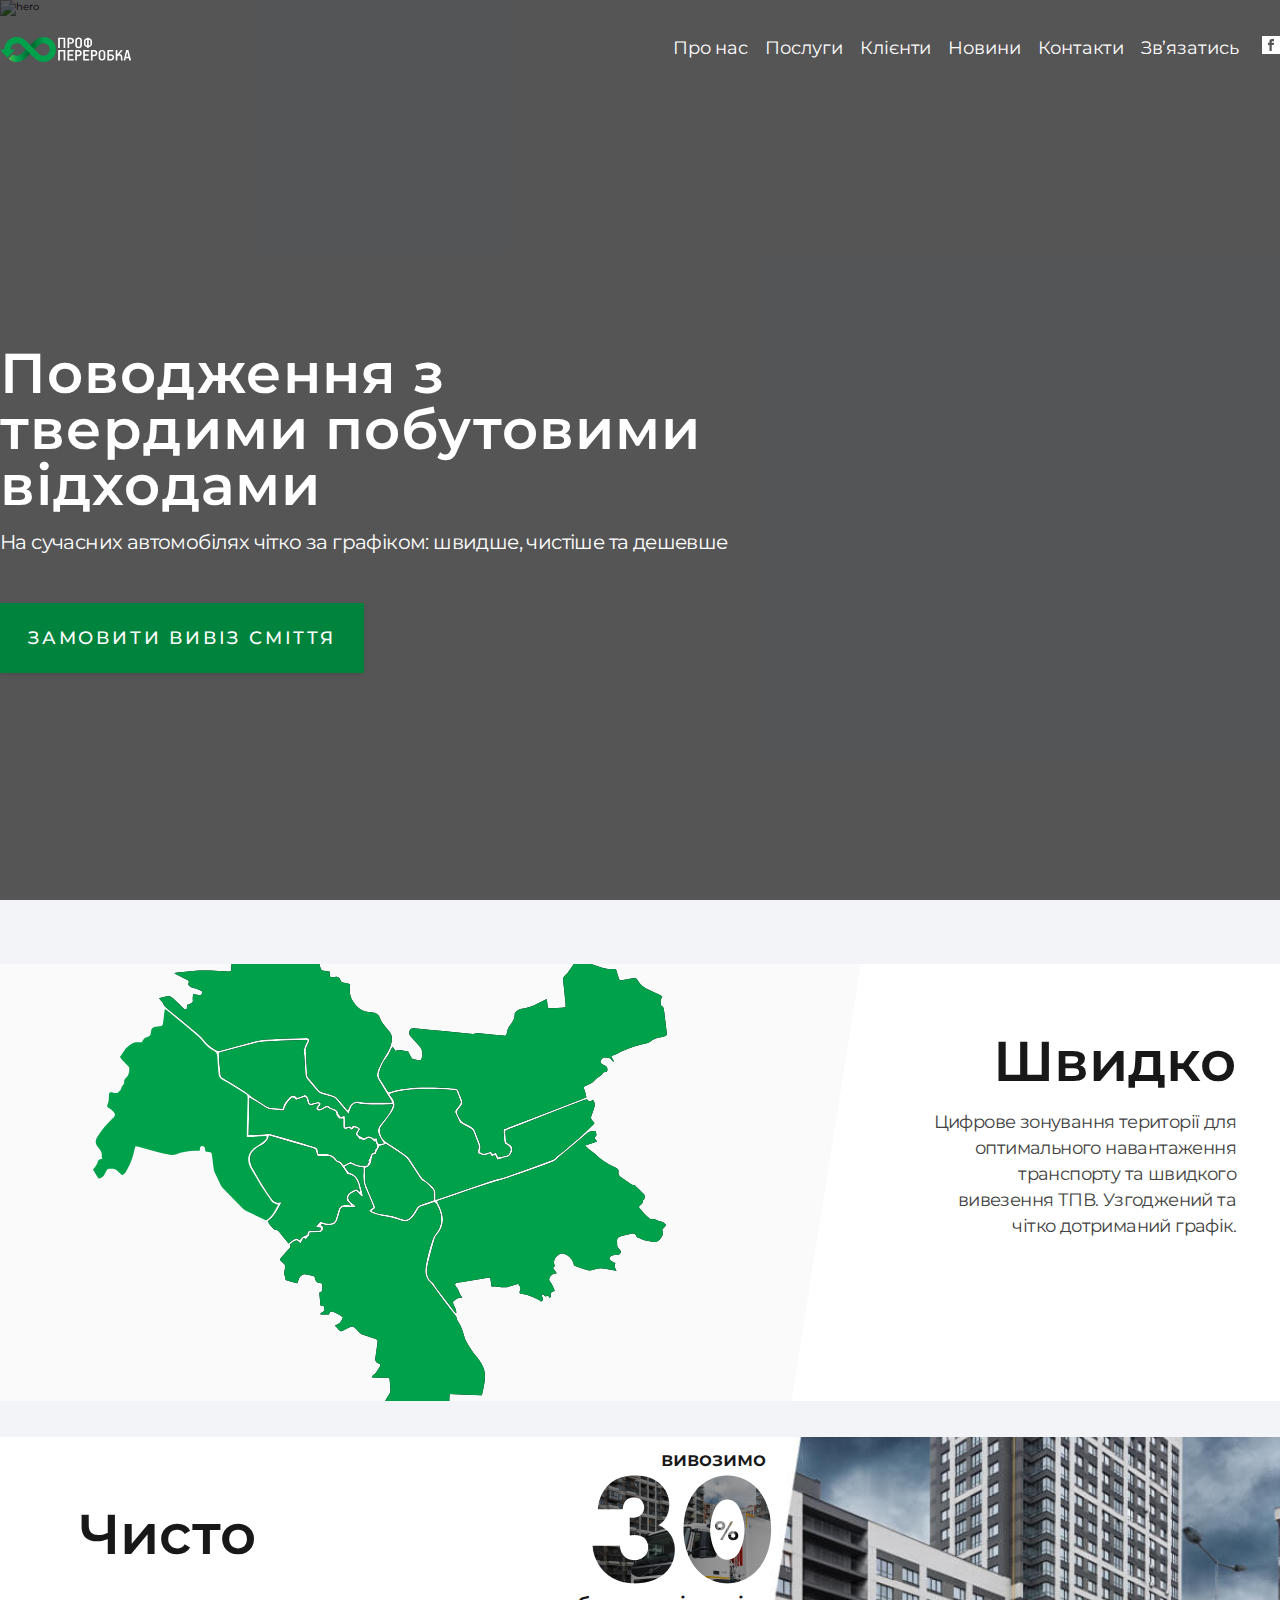
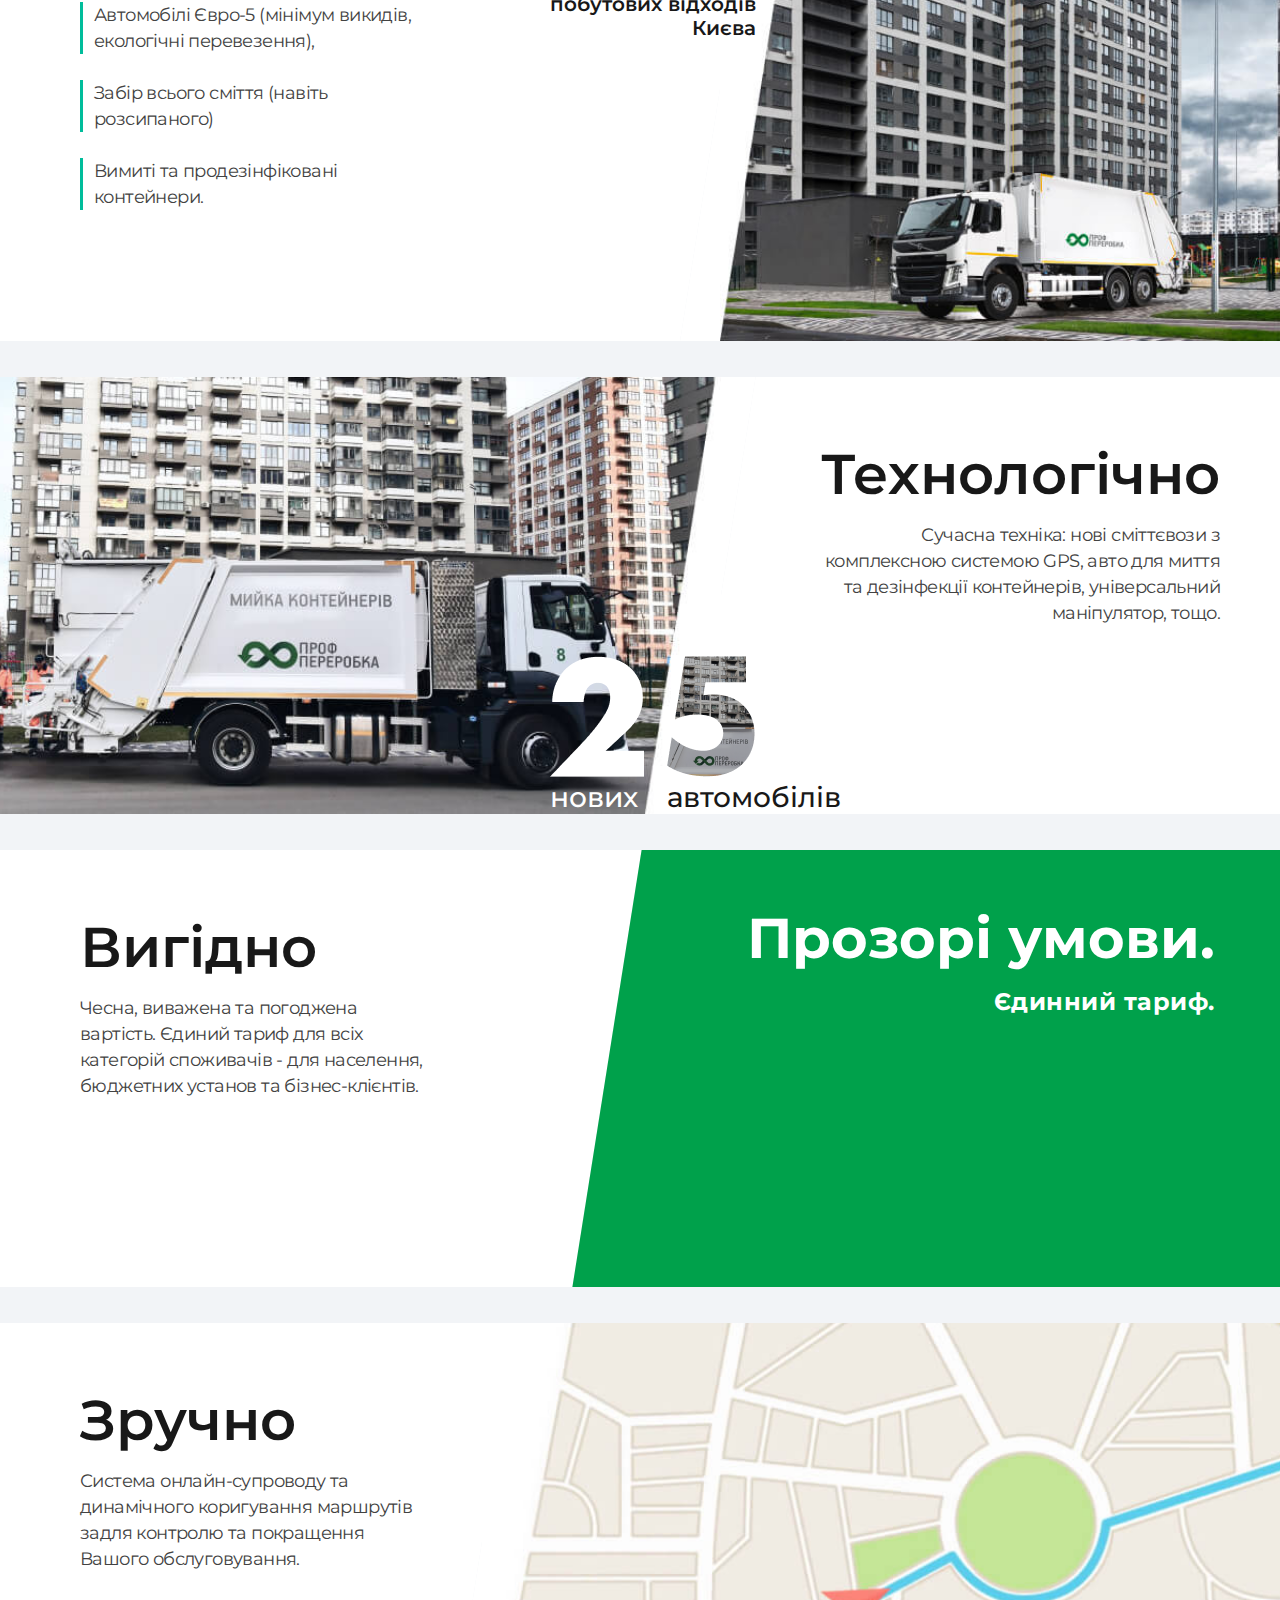
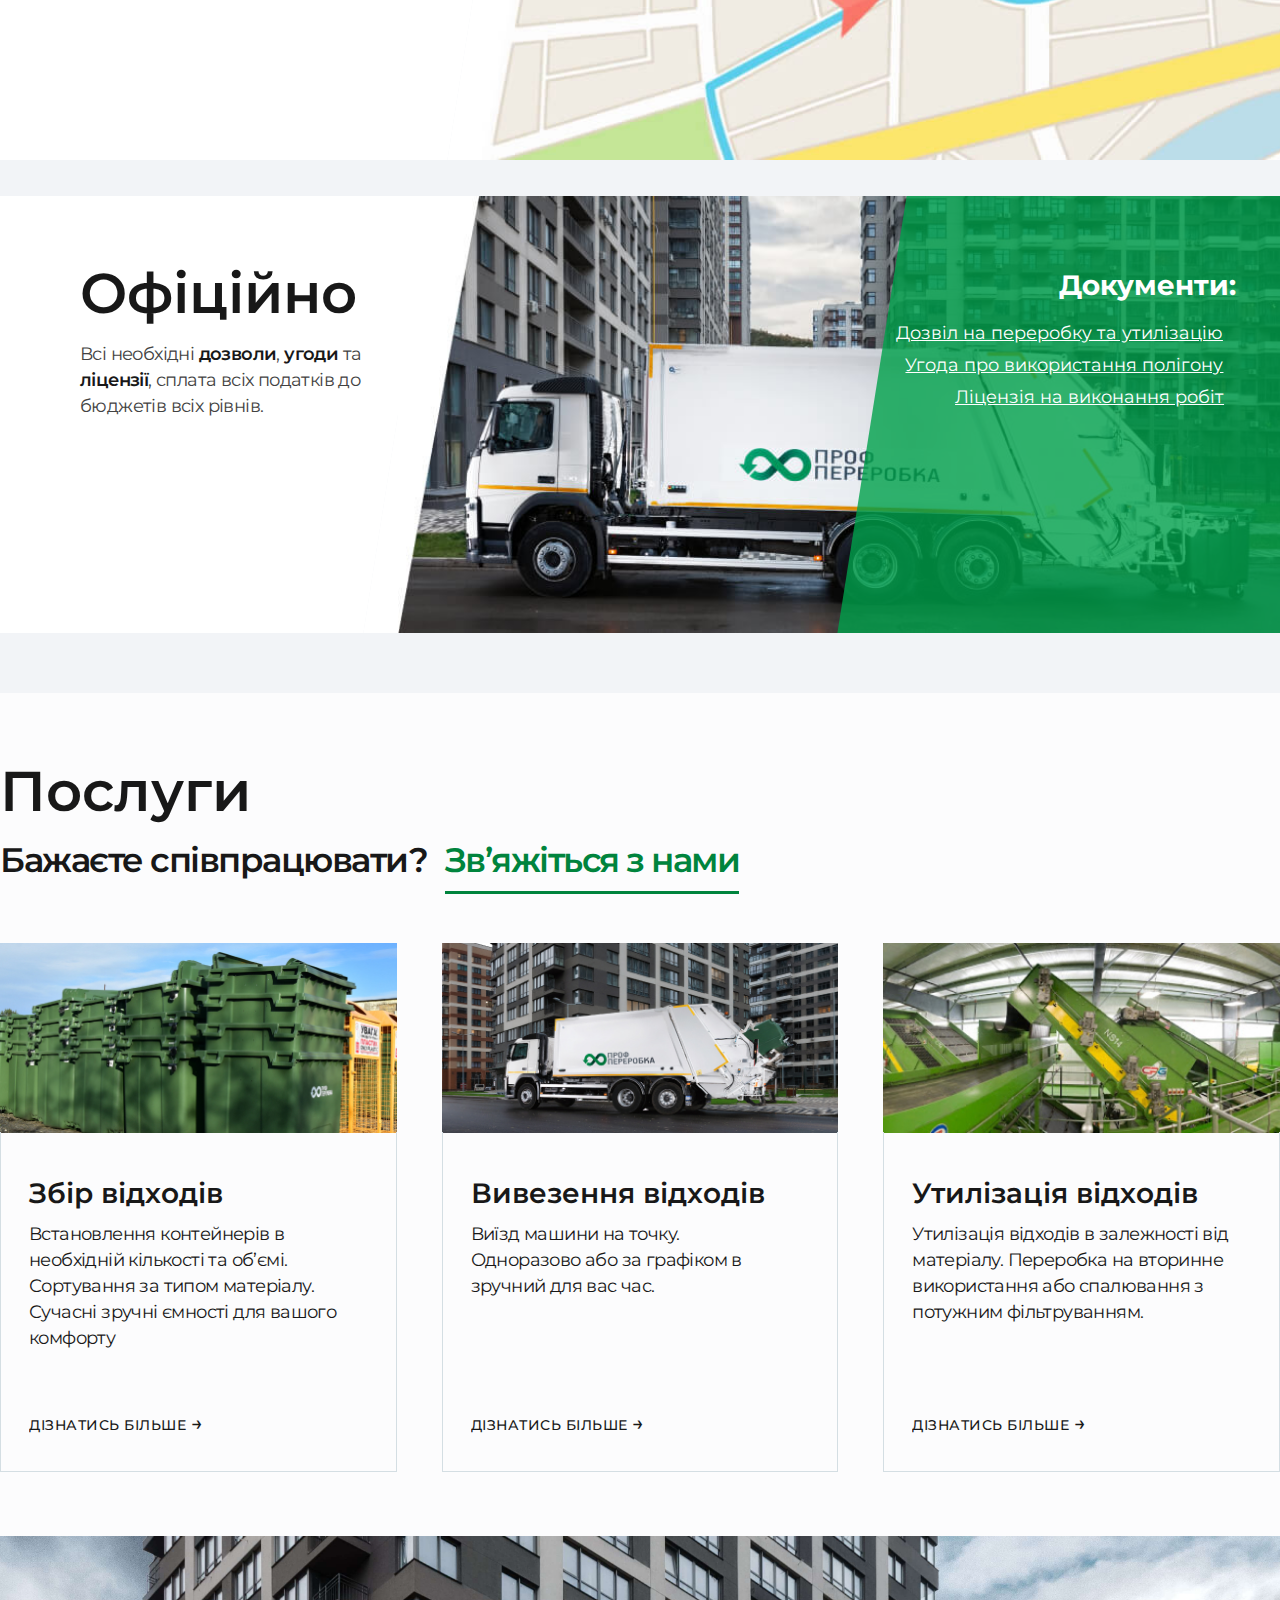
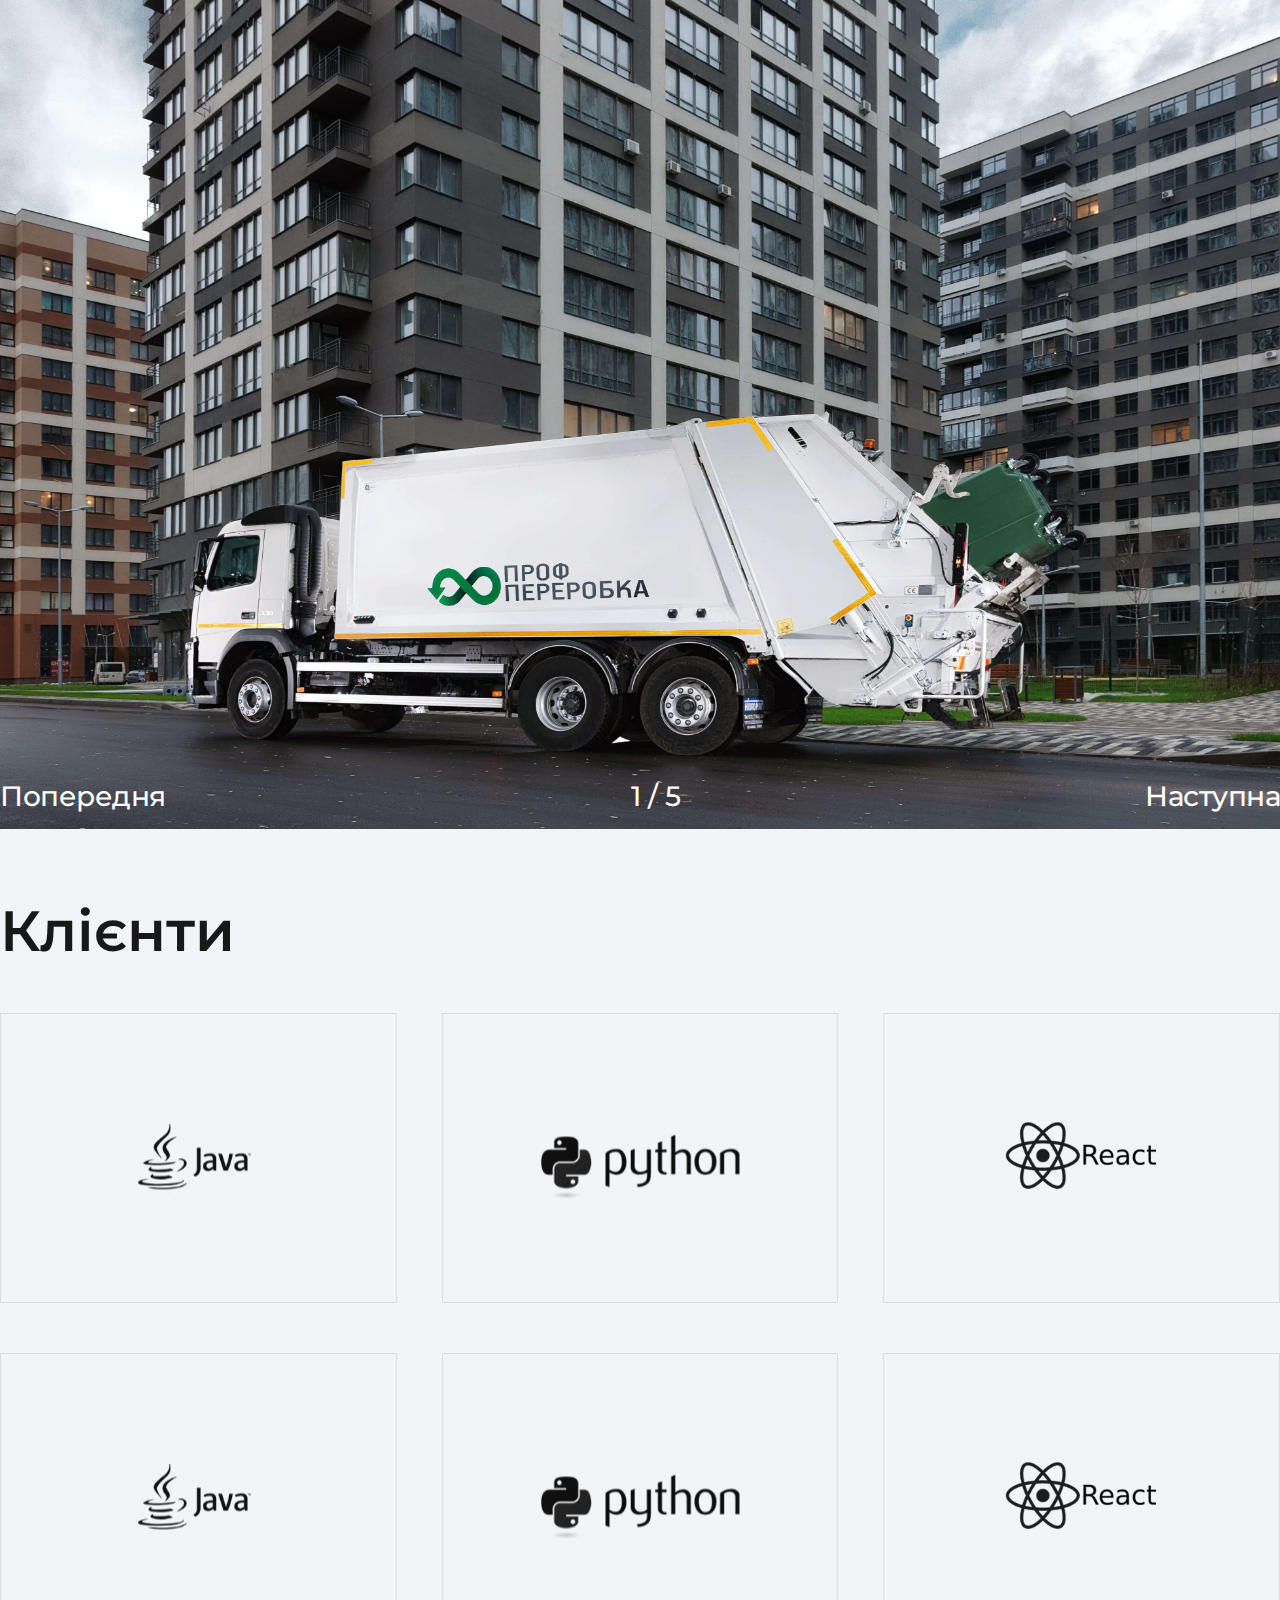
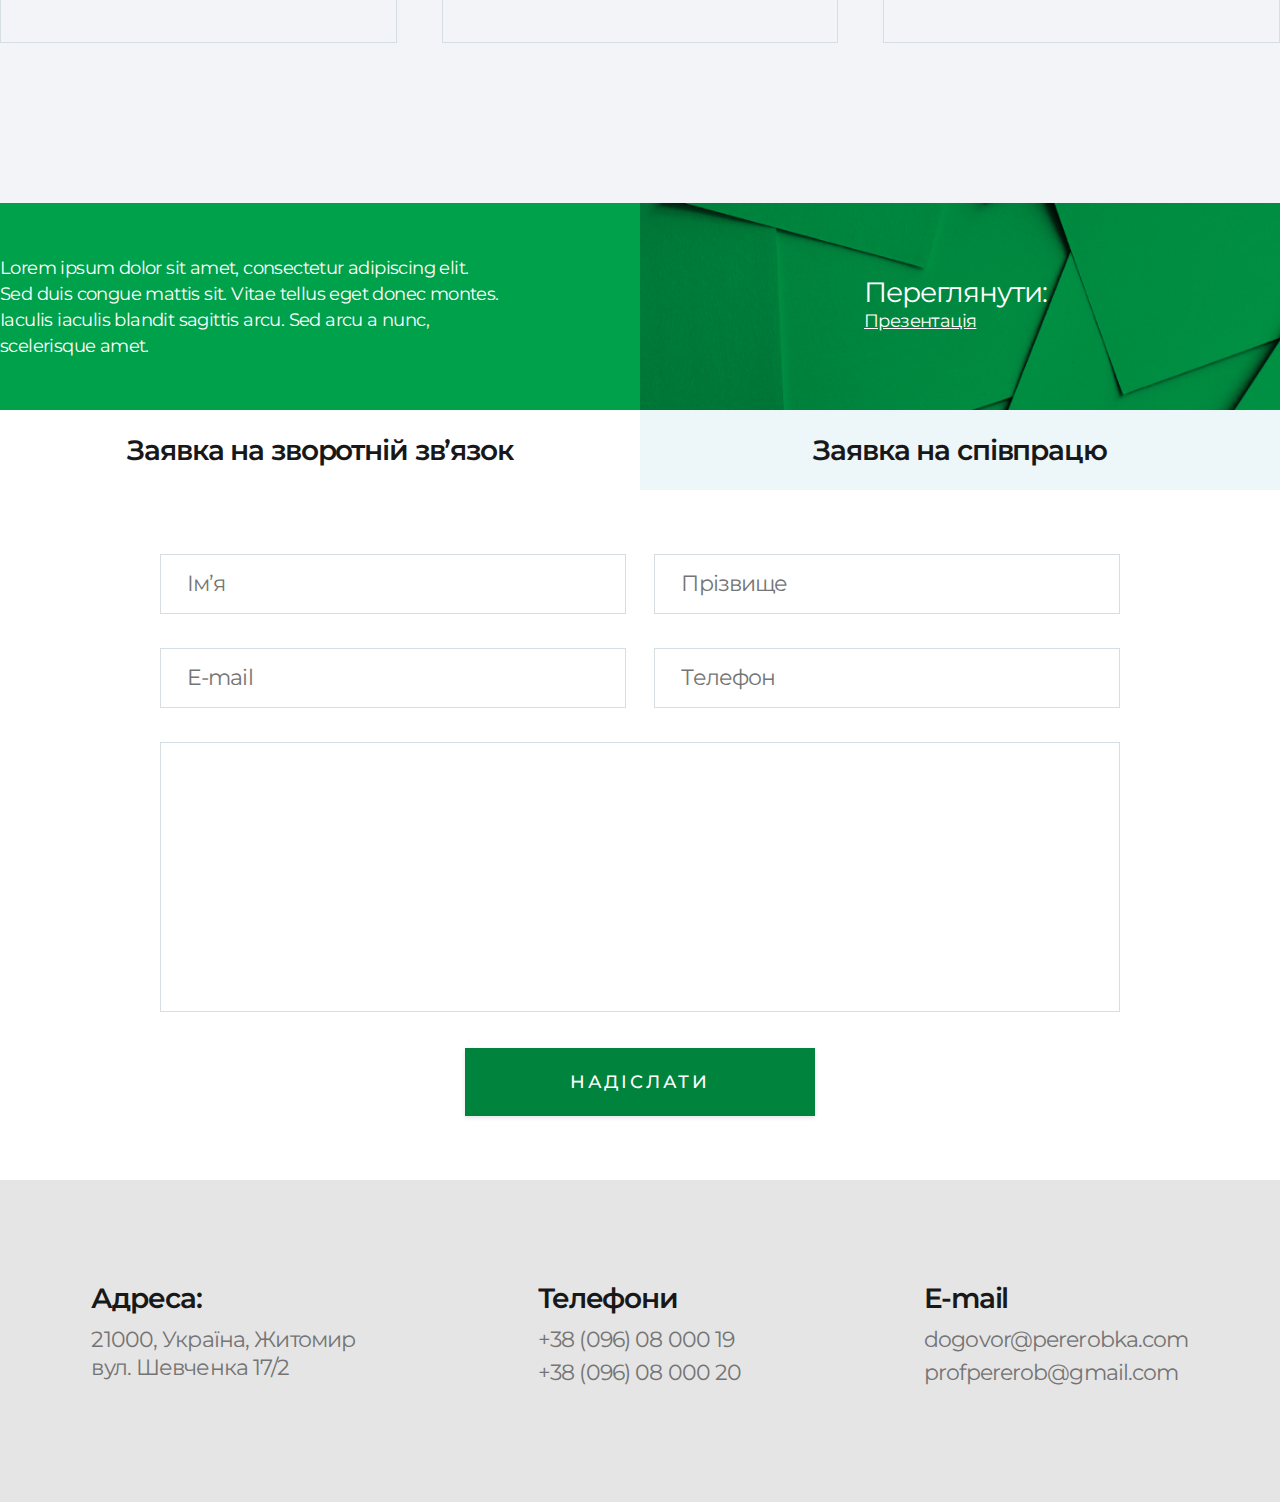
==== commit f6e91cef: "micro fix prerl" ====
--- a/index.html
+++ b/index.html
@@ -9,7 +9,7 @@
     </head>
     <body>
         <section class="hero">
-            <header class="header">
+            <header class="header" id="header">
                 <div class="container">
                     <div class="header__inner d-flex justify-content-between align-items-center">
                         <div class="header-logo">
@@ -20,11 +20,11 @@
                         <nav class="header-nav">
                             <ul>
                                 <li><a href="index.html">Про нас</a></li>
-                                <li><a href="#services">Послуги</a></li>
-                                <li><a href="#clients">Клієнти</a></li>
+                                <li><a class="anch" href="#services">Послуги</a></li>
+                                <li><a class="anch" href="#clients">Клієнти</a></li>
                                 <li><a href="news.html">Новини</a></li>
-                                <li><a href="contacts.html">Контакти</a></li>
-                                <li><a href="contacts.html">Зв’язатись</a></li>
+                                <li><a href="404.html">Контакти</a></li>
+                                <li><a class="anch" href="#footer">Зв’язатись</a></li>
                             </ul>
                             <a href="#" target="_blank" class="header-nav__icon">
                                 <svg width="18" height="18" viewBox="0 0 18 18" fill="none" xmlns="http://www.w3.org/2000/svg">
@@ -38,7 +38,7 @@
                     </div>
                 </div>
             </header>
-            <div class="hero__media">
+            <div class="hero__media vh-100">
                 <div class="backdrop"></div>
                 <img src="img/hero-main.jpg" alt="hero" />
             </div>
@@ -57,7 +57,94 @@
                 <div class="split__line d-flex justify-content-between">
                     <div class="split-left ml--2">
                         <div class="split-media">
-                            <img src="img/split-kyiv-map.png" alt="map of kyiv" class="w-auto" />
+                            <svg width="574" height="437" viewBox="0 0 574 437" fill="none" xmlns="http://www.w3.org/2000/svg">
+                                <path
+                                    d="M388.853 431.32C378.041 430.869 367.592 430.436 356.864 429.985C356.107 433.158 356.342 436.109 356.4 439.028C356.406 439.486 356.826 439.976 357.15 440.376C358.148 441.61 359.058 442.965 360.253 443.969C361.754 445.229 361.958 446.73 361.926 448.498C361.901 449.96 361.837 451.556 362.358 452.867C363.103 454.755 364.457 456.256 366.715 456.651C368.044 456.879 369.329 457.407 370.861 457.872C370.569 459.818 370.397 461.592 370.015 463.315C369.685 464.81 370.003 465.993 371.027 467.099C371.815 467.952 372.438 468.956 373.227 469.815C375.65 472.448 377.526 475.291 377.552 479.062C377.564 480.633 378.461 481.784 379.695 482.776C382.83 485.288 385.889 487.889 388.923 490.407C388.897 492.76 387.721 493.759 385.698 494.191C384.077 494.541 382.518 495.164 380.636 495.756C381.704 500.602 383.326 504.901 385.902 509.334C370.054 514.835 354.504 520.209 338.987 525.086C337.969 523.503 337.174 522.263 336.093 520.584C336.354 517.175 336.786 513.175 336.933 509.162C337.073 505.251 337.403 501.251 336.799 497.422C335.489 489.085 334.357 480.633 330.707 472.874C329.358 470.012 327.61 467.335 325.994 464.6C325.104 463.086 324.182 461.592 323.355 460.04C322.032 457.56 319.787 455.48 317.027 453.916C315.914 456.345 318.522 456.981 318.617 458.775C318.318 458.896 317.962 459.15 317.606 459.163C312.944 459.315 308.283 459.474 303.621 459.544C301.344 459.576 301.344 459.5 300.117 456.937C302.196 455.582 302.381 453.407 302.343 451.137C302.33 450.399 302.336 449.642 302.457 448.917C302.915 446.189 302.546 443.861 299.672 442.596C299.392 442.475 299.125 442.227 298.966 441.966C297.478 439.575 295.411 437.845 292.295 436.809C293.745 434.36 294.889 432.261 296.212 430.271C297.261 428.687 297.707 427.091 297.484 425.183C297.147 422.34 297.02 419.479 296.765 416.629C296.53 414.009 296.416 413.882 293.636 413.799C289.401 413.679 285.159 413.634 280.924 413.532C280.319 413.52 279.715 413.386 278.774 413.265C279.2 412.54 279.372 411.853 279.798 411.599C283.372 409.481 284.657 405.57 286.984 402.486C287.779 401.436 287.48 400.005 286.088 399.624C281.871 398.473 282.043 395.528 282.609 392.145C283.359 387.655 283.919 383.127 284.498 378.605C284.867 375.724 284.828 375.661 282.094 374.701C278.094 373.295 274.087 371.902 270.036 370.662C268.23 370.109 266.869 369.244 265.705 367.711C264.503 366.134 262.951 364.799 261.463 363.463C260.236 362.363 258.868 362.331 257.348 363.101C254.798 364.392 252.134 365.466 249.59 366.757C248.222 367.451 247.262 367.298 246.245 366.153C244.865 364.601 243.345 363.171 241.786 361.587C243.783 360.525 245.742 359.927 247.059 358.668C248.318 357.46 248.916 355.558 250.003 353.618C246.607 350.858 243.186 348.499 238.976 347.513C236.769 346.998 236.368 348.709 235.987 350.591C233.296 350.591 230.689 350.629 228.088 350.54C227.808 350.534 227.547 349.809 227.261 349.377C231.891 347.335 232.113 346.909 230.931 342.368C230.002 342.139 228.997 341.891 227.509 341.529C227.121 337.414 226.721 333.147 226.307 328.771C227.337 328.256 228.26 327.798 229.271 327.29C229.271 325.185 229.29 323.086 229.264 320.994C229.245 319.703 228.533 319.238 227.248 319.086C223.941 318.685 222.6 317.356 221.983 313.979C221.779 312.853 221.194 312.313 220.164 312.084C217.474 311.492 214.796 310.805 212.087 310.328C209.976 309.96 207.088 311.925 206.128 314.246C205.492 315.785 204.977 317.381 204.297 319.276C200.258 318.106 196.442 317.006 192.665 315.912C192.232 314.068 192.824 312.205 191.189 310.964C190.884 310.735 191.03 309.769 191.132 309.165C191.437 307.282 191.755 305.393 192.194 303.543C192.525 302.15 192.207 301.088 191.189 300.109C189.746 298.722 188.378 297.253 186.833 295.67C187.38 294.906 187.8 294.2 188.328 293.596C190.91 290.645 193.492 287.695 196.137 284.801C197.276 283.561 198.293 282.403 196.875 280.794C198.853 278.696 200.754 276.883 203.921 276.61C204.901 277.392 206.096 278.34 207.534 279.484C208.564 277.519 209.467 275.796 210.472 273.881C211.477 274.384 212.259 274.778 213.283 275.287C213.772 272.673 217.569 272.234 216.424 268.641C218.498 268.546 220.259 268.457 222.027 268.393C223.407 268.342 224.781 268.342 226.161 268.285C229.188 268.151 230.962 265.455 229.78 262.619C229.5 261.944 228.667 261.493 228.012 260.876C228.851 259.477 229.983 260.151 230.778 260.577C233.106 261.817 235.49 261.391 237.888 261.111C240.871 260.762 243.084 259.235 244.165 256.418C245.036 254.148 245.659 251.788 246.384 249.461C246.607 248.755 246.76 248.023 246.982 247.317C248.165 243.546 248.865 243.025 252.922 243.063C255.568 243.088 258.207 243.228 260.853 243.285C261.336 243.298 261.819 243.152 262.754 243.006C262.163 242.153 261.87 241.511 261.393 241.085C260.051 239.889 258.595 238.815 257.247 237.625C254.855 235.508 254.964 231.781 257.565 230.026C259.301 228.862 261.228 227.978 262.989 227.011C265.648 228.487 266.487 231.743 269.953 232.862C269.813 231.59 269.82 230.7 269.603 229.867C268.618 226.07 267.759 222.229 266.487 218.527C264.904 213.936 261.877 210.533 257.158 208.842C256.496 208.606 255.797 208.212 255.358 207.691C254.143 206.241 253.056 204.682 251.65 202.813C253.526 201.795 255.135 200.873 256.802 200.059C257.215 199.856 257.927 199.811 258.29 200.04C261.883 202.234 265.839 203.29 270.354 203.582C270.354 205.605 270.5 207.385 270.328 209.134C269.661 215.742 270.939 221.873 273.909 227.844C276.357 232.76 278.195 237.981 280.402 243.292C278.99 244.373 277.61 245.435 276.109 246.586C276.962 248.271 278.437 248.958 279.893 249.41C283.327 250.472 286.774 251.744 290.31 252.17C296.473 252.914 302.387 254.516 308.136 256.66C312.594 258.326 316.118 257.175 319.011 253.919C321.167 251.489 323.037 248.742 324.652 245.918C325.562 244.328 326.567 243.152 328.233 242.567C332.029 241.238 335.852 239.966 339.667 238.681C341.276 238.14 342.529 238.446 343.426 240.036C345.804 244.227 347.598 248.596 347.992 253.467C348.495 259.725 346.625 265.124 342.523 269.881C341.321 271.274 340.367 273.023 339.769 274.772C336.608 284.114 333.823 293.565 332.456 303.377C332.01 306.583 332.017 309.782 333.257 312.771C334.007 314.583 335.038 316.472 336.462 317.756C338.23 319.353 339.489 321.203 340.831 323.105C344.507 328.294 348.329 333.376 352.164 338.444C355.045 342.247 358.053 345.949 360.972 349.714C362.25 351.367 363.84 352.843 363.834 355.227C363.834 355.87 364.457 356.544 364.871 357.154C368.044 361.771 369.939 366.891 371.167 372.328C371.58 374.147 372.286 375.979 373.227 377.581C376.502 383.146 379.765 388.73 384.166 393.544C385.654 395.172 386.779 397.137 388.039 398.975C391.155 403.522 392.179 408.648 391.886 414.041C391.543 419.765 390.245 425.329 388.853 431.32Z"
+                                    fill="black"
+                                />
+                                <path
+                                    d="M388.853 431.32C378.041 430.869 367.592 430.436 356.864 429.985C356.107 433.158 356.342 436.109 356.4 439.028C356.406 439.486 356.826 439.976 357.15 440.376C358.148 441.61 359.058 442.965 360.253 443.969C361.754 445.229 361.958 446.73 361.926 448.498C361.901 449.96 361.837 451.556 362.358 452.867C363.103 454.755 364.457 456.256 366.715 456.651C368.044 456.879 369.329 457.407 370.861 457.872C370.569 459.818 370.397 461.592 370.015 463.315C369.685 464.81 370.003 465.993 371.027 467.099C371.815 467.952 372.438 468.956 373.227 469.815C375.65 472.448 377.526 475.291 377.552 479.062C377.564 480.633 378.461 481.784 379.695 482.776C382.83 485.288 385.889 487.889 388.923 490.407C388.897 492.76 387.721 493.759 385.698 494.191C384.077 494.541 382.518 495.164 380.636 495.756C381.704 500.602 383.326 504.901 385.902 509.334C370.054 514.835 354.504 520.209 338.987 525.086C337.969 523.503 337.174 522.263 336.093 520.584C336.354 517.175 336.786 513.175 336.933 509.162C337.073 505.251 337.403 501.251 336.799 497.422C335.489 489.085 334.357 480.633 330.707 472.874C329.358 470.012 327.61 467.335 325.994 464.6C325.104 463.086 324.182 461.592 323.355 460.04C322.032 457.56 319.787 455.48 317.027 453.916C315.914 456.345 318.522 456.981 318.617 458.775C318.318 458.896 317.962 459.15 317.606 459.163C312.944 459.315 308.283 459.474 303.621 459.544C301.344 459.576 301.344 459.5 300.117 456.937C302.196 455.582 302.381 453.407 302.343 451.137C302.33 450.399 302.336 449.642 302.457 448.917C302.915 446.189 302.546 443.861 299.672 442.596C299.392 442.475 299.125 442.227 298.966 441.966C297.478 439.575 295.411 437.845 292.295 436.809C293.745 434.36 294.889 432.261 296.212 430.271C297.261 428.687 297.707 427.091 297.484 425.183C297.147 422.34 297.02 419.479 296.765 416.629C296.53 414.009 296.416 413.882 293.636 413.799C289.401 413.679 285.159 413.634 280.924 413.532C280.319 413.52 279.715 413.386 278.774 413.265C279.2 412.54 279.372 411.853 279.798 411.599C283.372 409.481 284.657 405.57 286.984 402.486C287.779 401.436 287.48 400.005 286.088 399.624C281.871 398.473 282.043 395.528 282.609 392.145C283.359 387.655 283.919 383.127 284.498 378.605C284.867 375.724 284.828 375.661 282.094 374.701C278.094 373.295 274.087 371.902 270.036 370.662C268.23 370.109 266.869 369.244 265.705 367.711C264.503 366.134 262.951 364.799 261.463 363.463C260.236 362.363 258.868 362.331 257.348 363.101C254.798 364.392 252.134 365.466 249.59 366.757C248.222 367.451 247.262 367.298 246.245 366.153C244.865 364.601 243.345 363.171 241.786 361.587C243.783 360.525 245.742 359.927 247.059 358.668C248.318 357.46 248.916 355.558 250.003 353.618C246.607 350.858 243.186 348.499 238.976 347.513C236.769 346.998 236.368 348.709 235.987 350.591C233.296 350.591 230.689 350.629 228.088 350.54C227.808 350.534 227.547 349.809 227.261 349.377C231.891 347.335 232.113 346.909 230.931 342.368C230.002 342.139 228.997 341.891 227.509 341.529C227.121 337.414 226.721 333.147 226.307 328.771C227.337 328.256 228.26 327.798 229.271 327.29C229.271 325.185 229.29 323.086 229.264 320.994C229.245 319.703 228.533 319.238 227.248 319.086C223.941 318.685 222.6 317.356 221.983 313.979C221.779 312.853 221.194 312.313 220.164 312.084C217.474 311.492 214.796 310.805 212.087 310.328C209.976 309.96 207.088 311.925 206.128 314.246C205.492 315.785 204.977 317.381 204.297 319.276C200.258 318.106 196.442 317.006 192.665 315.912C192.232 314.068 192.824 312.205 191.189 310.964C190.884 310.735 191.03 309.769 191.132 309.165C191.437 307.282 191.755 305.393 192.194 303.543C192.525 302.15 192.207 301.088 191.189 300.109C189.746 298.722 188.378 297.253 186.833 295.67C187.38 294.906 187.8 294.2 188.328 293.596C190.91 290.645 193.492 287.695 196.137 284.801C197.276 283.561 198.293 282.403 196.875 280.794C198.853 278.696 200.754 276.883 203.921 276.61C204.901 277.392 206.096 278.34 207.534 279.484C208.564 277.519 209.467 275.796 210.472 273.881C211.477 274.384 212.259 274.778 213.283 275.287C213.772 272.673 217.569 272.234 216.424 268.641C218.498 268.546 220.259 268.457 222.027 268.393C223.407 268.342 224.781 268.342 226.161 268.285C229.188 268.151 230.962 265.455 229.78 262.619C229.5 261.944 228.667 261.493 228.012 260.876C228.851 259.477 229.983 260.151 230.778 260.577C233.106 261.817 235.49 261.391 237.888 261.111C240.871 260.762 243.084 259.235 244.165 256.418C245.036 254.148 245.659 251.788 246.384 249.461C246.607 248.755 246.76 248.023 246.982 247.317C248.165 243.546 248.865 243.025 252.922 243.063C255.568 243.088 258.207 243.228 260.853 243.285C261.336 243.298 261.819 243.152 262.754 243.006C262.163 242.153 261.87 241.511 261.393 241.085C260.051 239.889 258.595 238.815 257.247 237.625C254.855 235.508 254.964 231.781 257.565 230.026C259.301 228.862 261.228 227.978 262.989 227.011C265.648 228.487 266.487 231.743 269.953 232.862C269.813 231.59 269.82 230.7 269.603 229.867C268.618 226.07 267.759 222.229 266.487 218.527C264.904 213.936 261.877 210.533 257.158 208.842C256.496 208.606 255.797 208.212 255.358 207.691C254.143 206.241 253.056 204.682 251.65 202.813C253.526 201.795 255.135 200.873 256.802 200.059C257.215 199.856 257.927 199.811 258.29 200.04C261.883 202.234 265.839 203.29 270.354 203.582C270.354 205.605 270.5 207.385 270.328 209.134C269.661 215.742 270.939 221.873 273.909 227.844C276.357 232.76 278.195 237.981 280.402 243.292C278.99 244.373 277.61 245.435 276.109 246.586C276.962 248.271 278.437 248.958 279.893 249.41C283.327 250.472 286.774 251.744 290.31 252.17C296.473 252.914 302.387 254.516 308.136 256.66C312.594 258.326 316.118 257.175 319.011 253.919C321.167 251.489 323.037 248.742 324.652 245.918C325.562 244.328 326.567 243.152 328.233 242.567C332.029 241.238 335.852 239.966 339.667 238.681C341.276 238.14 342.529 238.446 343.426 240.036C345.804 244.227 347.598 248.596 347.992 253.467C348.495 259.725 346.625 265.124 342.523 269.881C341.321 271.274 340.367 273.023 339.769 274.772C336.608 284.114 333.823 293.565 332.456 303.377C332.01 306.583 332.017 309.782 333.257 312.771C334.007 314.583 335.038 316.472 336.462 317.756C338.23 319.353 339.489 321.203 340.831 323.105C344.507 328.294 348.329 333.376 352.164 338.444C355.045 342.247 358.053 345.949 360.972 349.714C362.25 351.367 363.84 352.843 363.834 355.227C363.834 355.87 364.457 356.544 364.871 357.154C368.044 361.771 369.939 366.891 371.167 372.328C371.58 374.147 372.286 375.979 373.227 377.581C376.502 383.146 379.765 388.73 384.166 393.544C385.654 395.172 386.779 397.137 388.039 398.975C391.155 403.522 392.179 408.648 391.886 414.041C391.543 419.765 390.245 425.329 388.853 431.32Z"
+                                    fill="#00A14B"
+                                    class="aglo"
+                                />
+                                <path
+                                    d="M478.676 -6.62842C482.759 -5.23566 486.136 -4.09729 489.512 -2.93348C496.324 -0.58042 503.109 1.82987 509.946 4.10662C511.523 4.63447 513.234 4.85069 514.9 4.98425C516.795 5.13688 518.716 5.14324 520.617 5.02876C522.449 4.92065 523.288 5.70924 523.727 7.42634C524.331 9.78576 525.203 12.0689 525.851 14.4219C526.309 16.0818 527.231 16.6096 528.898 16.2789C532.535 15.5539 536.192 14.918 539.836 14.2438C542.005 13.8432 543.499 14.4283 544.593 16.3171C547.054 20.578 550.469 23.6306 555.074 25.5195C559.087 27.1666 562.953 29.1762 566.871 31.0396C567.71 31.4403 568.499 31.9299 569.262 32.3497C568.645 33.9841 567.857 35.3896 567.634 36.8841C567.424 38.2768 567.825 39.7523 567.984 41.4821C570.744 42.4297 570.877 45.0117 571.176 47.581C572.073 55.2507 573.04 62.9076 574 70.73C572.105 72.0337 570.032 73.0322 567.659 73.242C563.615 73.5982 560.149 75.2008 557.033 77.7828C556.11 78.5459 554.832 79.0738 553.637 79.29C545.026 80.829 536.898 83.8244 528.904 87.2523C526.004 88.4924 523.505 90.5847 520.274 91.1571C519.562 91.2843 518.97 92.0983 518.194 92.6897C519.18 94.2987 520.058 95.7233 520.929 97.1478C520.726 97.3068 520.516 97.4658 520.312 97.6248C519.861 97.1987 519.295 96.8362 518.964 96.3274C517.132 93.4847 514.398 93.1667 511.402 93.5483C509.189 93.8281 508.153 95.4689 507.529 97.3005C507.332 97.8855 507.784 99.0303 508.312 99.4564C509.431 100.359 510.747 101.065 512.076 101.644C513.635 102.325 514.455 103.584 514.43 105.651C514.41 107.304 513.374 107.876 511.968 107.953C510.646 108.023 509.863 108.487 509.456 109.867C509.246 110.567 508.388 111.107 507.746 111.622C505.59 113.365 503.09 114.433 501.214 116.856C499.503 119.076 496.279 120.29 493.519 121.499C490.168 122.968 490.218 122.707 491.503 126.02C492.336 128.157 492.686 130.479 493.36 133.131C492.298 133.614 491.121 134.224 489.888 134.701C464.589 144.476 439.284 154.238 413.986 164C413.292 164.267 412.606 164.547 411.919 164.821C410.793 165.278 410.335 166.092 410.443 167.326C410.73 170.595 411.016 173.87 411.187 177.152C411.283 178.977 412.186 179.975 413.744 180.802C417.789 182.952 418.482 185.661 416.161 189.489C415.347 190.838 414.323 191.582 412.625 191.766C410.24 192.033 407.906 192.746 405.356 193.312C404.605 191.855 403.855 190.393 403.009 188.752C401.896 189.14 400.929 189.477 399.778 189.877C399.174 189.165 398.525 188.402 397.724 187.467C394.233 188.663 390.729 191.149 386.862 187.741C386.894 187.314 386.767 186.532 387.034 185.922C388.077 183.486 387.657 181.26 386.652 178.901C384.954 174.907 383.536 170.792 381.914 166.76C381.533 165.813 381.017 164.725 380.235 164.172C377.997 162.595 375.739 160.789 373.201 159.943C369.494 158.703 367.726 155.898 365.945 152.909C365.78 152.635 365.684 152.324 365.519 152.057C363.891 149.386 363.789 147.198 366.072 144.444C370.48 139.14 370.232 138.943 367.662 132.526C366.994 130.854 366.263 129.2 365.716 127.483C365.093 125.531 363.955 124.577 361.83 124.424C350.733 123.642 339.635 122.828 328.493 123.267C319.698 123.61 310.928 124.265 302.343 126.345C300.193 126.866 298.094 127.598 295.678 128.316C295.182 127.629 294.603 126.911 294.12 126.141C291.862 122.555 289.763 118.86 287.334 115.394C285.922 113.371 285.534 111.355 286.081 109.098C287.467 103.374 289.795 98.1272 293.592 93.5101C295.169 91.5959 296.085 89.1411 297.287 86.9279C297.98 85.6433 298.648 84.3459 299.538 82.6543C300.676 84.1996 301.579 85.4334 302.635 86.877C306.852 84.702 310.839 87.0551 315.119 87.4621C316.124 89.459 317.097 91.5768 318.254 93.5801C318.687 94.3242 319.482 95.1382 320.264 95.3481C322.197 95.8695 324.213 96.0921 326.204 96.3783C327.476 96.5564 328.182 95.7932 328.57 94.6994C330.21 90.0378 329.644 85.6942 326.369 81.9165C323.596 78.7177 320.652 75.665 317.765 72.5552C315.679 70.3102 315.742 66.6407 318.14 64.7456C318.839 64.1923 320.105 64.0905 321.072 64.1796C330.668 65.0763 340.259 66.0684 349.855 67.016C359.764 67.9953 369.678 69.0002 379.593 69.8778C381.1 70.0113 382.665 69.5216 384.21 69.3372C384.922 69.2482 385.654 69.0765 386.36 69.1464C394.055 69.9287 401.75 70.73 409.439 71.5822C412.752 71.951 413.541 71.7221 413.998 68.4214C414.482 64.9682 416.192 62.3098 418.164 59.677C420.085 57.1077 421.744 54.4748 421.624 51.0342C421.547 48.802 423.01 47.5237 424.88 46.3663C427.443 44.7891 430.324 44.8082 433.045 44.0768C435.481 43.4218 437.93 42.7286 440.238 41.7238C443.634 40.2483 446.909 38.4867 450.236 36.8523C451.266 36.3435 452.309 35.8602 453.848 35.1225C454.07 37.2211 454.267 38.9446 454.426 40.6744C454.77 44.3248 455.018 44.5347 458.77 44.3058C462.153 44.1023 465.543 43.9305 468.926 43.708C470.071 43.6316 471.203 43.4663 472.59 43.32C472.59 41.9781 472.685 40.8525 472.577 39.7396C471.833 32.2543 471.14 24.7563 470.205 17.2901C469.912 14.9561 470.281 13.0864 472.049 11.5982C475.432 8.73642 477.417 4.81253 480.011 1.34654C481.035 -0.0271344 481.213 -1.18458 480.24 -2.67909C479.604 -3.67119 479.343 -4.90496 478.676 -6.62842Z"
+                                    fill="black"
+                                />
+                                <path
+                                    d="M478.676 -6.62842C482.759 -5.23566 486.136 -4.09729 489.512 -2.93348C496.324 -0.58042 503.109 1.82987 509.946 4.10662C511.523 4.63447 513.234 4.85069 514.9 4.98425C516.795 5.13688 518.716 5.14324 520.617 5.02876C522.449 4.92065 523.288 5.70924 523.727 7.42634C524.331 9.78576 525.203 12.0689 525.851 14.4219C526.309 16.0818 527.231 16.6096 528.898 16.2789C532.535 15.5539 536.192 14.918 539.836 14.2438C542.005 13.8432 543.499 14.4283 544.593 16.3171C547.054 20.578 550.469 23.6306 555.074 25.5195C559.087 27.1666 562.953 29.1762 566.871 31.0396C567.71 31.4403 568.499 31.9299 569.262 32.3497C568.645 33.9841 567.857 35.3896 567.634 36.8841C567.424 38.2768 567.825 39.7523 567.984 41.4821C570.744 42.4297 570.877 45.0117 571.176 47.581C572.073 55.2507 573.04 62.9076 574 70.73C572.105 72.0337 570.032 73.0322 567.659 73.242C563.615 73.5982 560.149 75.2008 557.033 77.7828C556.11 78.5459 554.832 79.0738 553.637 79.29C545.026 80.829 536.898 83.8244 528.904 87.2523C526.004 88.4924 523.505 90.5847 520.274 91.1571C519.562 91.2843 518.97 92.0983 518.194 92.6897C519.18 94.2987 520.058 95.7233 520.929 97.1478C520.726 97.3068 520.516 97.4658 520.312 97.6248C519.861 97.1987 519.295 96.8362 518.964 96.3274C517.132 93.4847 514.398 93.1667 511.402 93.5483C509.189 93.8281 508.153 95.4689 507.529 97.3005C507.332 97.8855 507.784 99.0303 508.312 99.4564C509.431 100.359 510.747 101.065 512.076 101.644C513.635 102.325 514.455 103.584 514.43 105.651C514.41 107.304 513.374 107.876 511.968 107.953C510.646 108.023 509.863 108.487 509.456 109.867C509.246 110.567 508.388 111.107 507.746 111.622C505.59 113.365 503.09 114.433 501.214 116.856C499.503 119.076 496.279 120.29 493.519 121.499C490.168 122.968 490.218 122.707 491.503 126.02C492.336 128.157 492.686 130.479 493.36 133.131C492.298 133.614 491.121 134.224 489.888 134.701C464.589 144.476 439.284 154.238 413.986 164C413.292 164.267 412.606 164.547 411.919 164.821C410.793 165.278 410.335 166.092 410.443 167.326C410.73 170.595 411.016 173.87 411.187 177.152C411.283 178.977 412.186 179.975 413.744 180.802C417.789 182.952 418.482 185.661 416.161 189.489C415.347 190.838 414.323 191.582 412.625 191.766C410.24 192.033 407.906 192.746 405.356 193.312C404.605 191.855 403.855 190.393 403.009 188.752C401.896 189.14 400.929 189.477 399.778 189.877C399.174 189.165 398.525 188.402 397.724 187.467C394.233 188.663 390.729 191.149 386.862 187.741C386.894 187.314 386.767 186.532 387.034 185.922C388.077 183.486 387.657 181.26 386.652 178.901C384.954 174.907 383.536 170.792 381.914 166.76C381.533 165.813 381.017 164.725 380.235 164.172C377.997 162.595 375.739 160.789 373.201 159.943C369.494 158.703 367.726 155.898 365.945 152.909C365.78 152.635 365.684 152.324 365.519 152.057C363.891 149.386 363.789 147.198 366.072 144.444C370.48 139.14 370.232 138.943 367.662 132.526C366.994 130.854 366.263 129.2 365.716 127.483C365.093 125.531 363.955 124.577 361.83 124.424C350.733 123.642 339.635 122.828 328.493 123.267C319.698 123.61 310.928 124.265 302.343 126.345C300.193 126.866 298.094 127.598 295.678 128.316C295.182 127.629 294.603 126.911 294.12 126.141C291.862 122.555 289.763 118.86 287.334 115.394C285.922 113.371 285.534 111.355 286.081 109.098C287.467 103.374 289.795 98.1272 293.592 93.5101C295.169 91.5959 296.085 89.1411 297.287 86.9279C297.98 85.6433 298.648 84.3459 299.538 82.6543C300.676 84.1996 301.579 85.4334 302.635 86.877C306.852 84.702 310.839 87.0551 315.119 87.4621C316.124 89.459 317.097 91.5768 318.254 93.5801C318.687 94.3242 319.482 95.1382 320.264 95.3481C322.197 95.8695 324.213 96.0921 326.204 96.3783C327.476 96.5564 328.182 95.7932 328.57 94.6994C330.21 90.0378 329.644 85.6942 326.369 81.9165C323.596 78.7177 320.652 75.665 317.765 72.5552C315.679 70.3102 315.742 66.6407 318.14 64.7456C318.839 64.1923 320.105 64.0905 321.072 64.1796C330.668 65.0763 340.259 66.0684 349.855 67.016C359.764 67.9953 369.678 69.0002 379.593 69.8778C381.1 70.0113 382.665 69.5216 384.21 69.3372C384.922 69.2482 385.654 69.0765 386.36 69.1464C394.055 69.9287 401.75 70.73 409.439 71.5822C412.752 71.951 413.541 71.7221 413.998 68.4214C414.482 64.9682 416.192 62.3098 418.164 59.677C420.085 57.1077 421.744 54.4748 421.624 51.0342C421.547 48.802 423.01 47.5237 424.88 46.3663C427.443 44.7891 430.324 44.8082 433.045 44.0768C435.481 43.4218 437.93 42.7286 440.238 41.7238C443.634 40.2483 446.909 38.4867 450.236 36.8523C451.266 36.3435 452.309 35.8602 453.848 35.1225C454.07 37.2211 454.267 38.9446 454.426 40.6744C454.77 44.3248 455.018 44.5347 458.77 44.3058C462.153 44.1023 465.543 43.9305 468.926 43.708C470.071 43.6316 471.203 43.4663 472.59 43.32C472.59 41.9781 472.685 40.8525 472.577 39.7396C471.833 32.2543 471.14 24.7563 470.205 17.2901C469.912 14.9561 470.281 13.0864 472.049 11.5982C475.432 8.73642 477.417 4.81253 480.011 1.34654C481.035 -0.0271344 481.213 -1.18458 480.24 -2.67909C479.604 -3.67119 479.343 -4.90496 478.676 -6.62842Z"
+                                    fill="#00A14B"
+                                    class="aglo"
+                                />
+                                <path
+                                    d="M502.785 167.142C503.007 168.439 503.211 169.628 503.465 171.129C502.925 171.835 502.174 172.821 501.367 173.877C502.263 175.028 503.071 176.071 504.133 177.432C500.082 178.773 496.342 180.014 491.961 181.464C494.803 184.147 497.22 186.278 499.815 188.217C500.489 188.72 501.265 189.14 501.831 189.744C507.72 196.078 515.072 200.263 522.798 203.818C525.031 204.842 525.921 206.107 525.45 208.416C525.037 210.47 525.921 211.767 527.619 212.886C531.072 215.157 534.443 217.554 537.775 220.003C538.977 220.887 540.09 221.453 541.216 220.709C544.548 223.971 547.728 227.056 550.876 230.178C551.951 231.247 552.065 233.892 551.131 235.151C550.755 235.654 549.884 236.156 549.941 236.551C550.367 239.482 547.925 240.443 546.386 242.026C546.176 242.242 546.037 242.535 545.687 243.05C549.127 247.546 552.81 251.845 557.554 255.133C557.808 255.311 558.215 255.572 558.406 255.483C561.16 254.218 563.207 256.437 565.599 256.908C566.324 257.054 567.023 257.41 567.748 257.467C570.229 257.677 571.742 259.146 573.039 261.347C571.736 262.835 570.432 264.323 569.084 265.856C571.284 269.684 569.128 272.565 566.922 275.242C565.001 277.576 562.432 278.588 559.271 277.799C556.708 277.163 554.062 276.858 551.48 276.298C549.254 275.821 547.48 274.206 545.133 273.799C544.192 273.64 543.397 272.069 542.736 271.013C541.96 269.767 541.07 269.264 539.582 269.614C535.658 270.53 531.702 271.274 527.791 272.228C524.884 272.934 523.835 274.562 524.032 277.538C524.089 278.384 524.191 279.236 524.128 280.076C523.988 281.901 524.63 283.345 525.908 284.636C527.098 285.838 528.439 287.179 527.549 289.068C526.767 290.735 524.98 290.747 523.415 290.938C522.258 291.078 521.05 290.963 519.943 291.262C518.97 291.529 517.959 292.051 517.24 292.744C515.924 294.01 516.095 295.199 517.711 296.376C519.116 297.406 520.649 298.264 522.391 299.365C521.348 301.641 521.52 304.102 523.644 306.862C519.364 306.125 515.777 305.788 512.356 304.846C508.152 303.689 504.171 304.141 500.247 305.635C497.296 306.754 494.581 306.64 491.668 305.355C488.189 303.823 484.533 302.684 481.029 301.4C480.424 295.612 474.93 289.806 469.486 289.418C467.05 289.246 465.085 290.874 463.495 292.553C460.983 295.205 460.264 298.379 461.746 301.896C461.161 302.551 460.614 303.155 459.959 303.886C461.136 305.521 462.261 307.085 463.756 309.152C460.799 309.177 459.05 310.208 457.581 312.007C455.914 314.049 455.482 316.249 457.212 318.119C459.539 320.631 460.271 323.836 461.759 326.736C458.032 328.046 457.727 328.504 457.657 332.435C457.651 332.854 457.25 333.268 456.856 334.024C456.099 333.039 455.571 332.346 454.973 331.57C454.102 331.9 453.332 332.193 452.429 332.536C451.583 331.805 450.725 331.067 449.854 330.323C448.703 330.953 448.569 331.754 449.116 332.733C449.377 333.191 449.936 333.611 449.943 334.056C449.955 334.947 449.981 336.123 449.459 336.664C448.753 337.395 447.545 337.618 446.744 336.397C446.629 336.225 446.483 336.021 446.305 335.945C441.93 334.139 437.573 332.269 433.147 330.603C431.792 330.094 430.228 330.171 428.765 329.929C426.927 329.624 426.037 328.606 426.838 327.156C428.492 324.161 426.762 322.196 425.216 319.811C424.371 320.078 423.582 320.294 422.819 320.574C417.604 322.507 412.351 323.9 406.672 322.997C404.083 322.583 401.412 322.692 398.455 322.545C398.067 319.575 397.698 316.714 397.285 313.534C395.733 313.756 394.5 313.909 393.272 314.112C385.323 315.41 377.379 316.739 369.43 318.017C367.974 318.253 366.479 318.412 365.004 318.386C363.496 318.361 362.422 319.067 362.066 320.313C361.875 320.981 362.479 322.075 363.026 322.717C364.476 324.428 365.64 326.164 366.269 328.415C366.753 330.158 368.107 331.659 369.245 333.541C365.296 333.35 362.441 335.474 359.732 338.088C360.469 341.968 363.922 344.938 363.128 349.37C362.663 348.88 362.155 348.429 361.748 347.901C356.062 340.511 350.37 333.121 344.716 325.706C343.629 324.275 342.535 322.806 341.715 321.223C340.856 319.575 339.756 318.284 338.268 317.178C335.406 315.054 334.325 311.906 334.287 308.529C334.249 305.476 334.306 302.315 335.024 299.377C337.059 291.046 339.4 282.785 341.753 274.537C342.141 273.176 343.031 271.853 343.972 270.765C350.357 263.388 351.572 255.121 348.227 246.128C347.165 243.273 345.683 240.57 344.284 237.568C344.793 237.276 345.359 236.824 346.001 236.601C364.953 230.127 383.688 222.89 402.932 217.446C422.367 211.952 441.077 204.632 459.959 197.7C461.702 197.057 463.234 196.256 464.245 194.622C464.576 194.094 465.04 193.623 465.524 193.222C474.961 185.356 484.514 177.616 493.799 169.571C496.603 167.135 499.459 166.722 502.785 167.142Z"
+                                    fill="black"
+                                />
+                                <path
+                                    d="M502.785 167.142C503.007 168.439 503.211 169.628 503.465 171.129C502.925 171.835 502.174 172.821 501.367 173.877C502.263 175.028 503.071 176.071 504.133 177.432C500.082 178.773 496.342 180.014 491.961 181.464C494.803 184.147 497.22 186.278 499.815 188.217C500.489 188.72 501.265 189.14 501.831 189.744C507.72 196.078 515.072 200.263 522.798 203.818C525.031 204.842 525.921 206.107 525.45 208.416C525.037 210.47 525.921 211.767 527.619 212.886C531.072 215.157 534.443 217.554 537.775 220.003C538.977 220.887 540.09 221.453 541.216 220.709C544.548 223.971 547.728 227.056 550.876 230.178C551.951 231.247 552.065 233.892 551.131 235.151C550.755 235.654 549.884 236.156 549.941 236.551C550.367 239.482 547.925 240.443 546.386 242.026C546.176 242.242 546.037 242.535 545.687 243.05C549.127 247.546 552.81 251.845 557.554 255.133C557.808 255.311 558.215 255.572 558.406 255.483C561.16 254.218 563.207 256.437 565.599 256.908C566.324 257.054 567.023 257.41 567.748 257.467C570.229 257.677 571.742 259.146 573.039 261.347C571.736 262.835 570.432 264.323 569.084 265.856C571.284 269.684 569.128 272.565 566.922 275.242C565.001 277.576 562.432 278.588 559.271 277.799C556.708 277.163 554.062 276.858 551.48 276.298C549.254 275.821 547.48 274.206 545.133 273.799C544.192 273.64 543.397 272.069 542.736 271.013C541.96 269.767 541.07 269.264 539.582 269.614C535.658 270.53 531.702 271.274 527.791 272.228C524.884 272.934 523.835 274.562 524.032 277.538C524.089 278.384 524.191 279.236 524.128 280.076C523.988 281.901 524.63 283.345 525.908 284.636C527.098 285.838 528.439 287.179 527.549 289.068C526.767 290.735 524.98 290.747 523.415 290.938C522.258 291.078 521.05 290.963 519.943 291.262C518.97 291.529 517.959 292.051 517.24 292.744C515.924 294.01 516.095 295.199 517.711 296.376C519.116 297.406 520.649 298.264 522.391 299.365C521.348 301.641 521.52 304.102 523.644 306.862C519.364 306.125 515.777 305.788 512.356 304.846C508.152 303.689 504.171 304.141 500.247 305.635C497.296 306.754 494.581 306.64 491.668 305.355C488.189 303.823 484.533 302.684 481.029 301.4C480.424 295.612 474.93 289.806 469.486 289.418C467.05 289.246 465.085 290.874 463.495 292.553C460.983 295.205 460.264 298.379 461.746 301.896C461.161 302.551 460.614 303.155 459.959 303.886C461.136 305.521 462.261 307.085 463.756 309.152C460.799 309.177 459.05 310.208 457.581 312.007C455.914 314.049 455.482 316.249 457.212 318.119C459.539 320.631 460.271 323.836 461.759 326.736C458.032 328.046 457.727 328.504 457.657 332.435C457.651 332.854 457.25 333.268 456.856 334.024C456.099 333.039 455.571 332.346 454.973 331.57C454.102 331.9 453.332 332.193 452.429 332.536C451.583 331.805 450.725 331.067 449.854 330.323C448.703 330.953 448.569 331.754 449.116 332.733C449.377 333.191 449.936 333.611 449.943 334.056C449.955 334.947 449.981 336.123 449.459 336.664C448.753 337.395 447.545 337.618 446.744 336.397C446.629 336.225 446.483 336.021 446.305 335.945C441.93 334.139 437.573 332.269 433.147 330.603C431.792 330.094 430.228 330.171 428.765 329.929C426.927 329.624 426.037 328.606 426.838 327.156C428.492 324.161 426.762 322.196 425.216 319.811C424.371 320.078 423.582 320.294 422.819 320.574C417.604 322.507 412.351 323.9 406.672 322.997C404.083 322.583 401.412 322.692 398.455 322.545C398.067 319.575 397.698 316.714 397.285 313.534C395.733 313.756 394.5 313.909 393.272 314.112C385.323 315.41 377.379 316.739 369.43 318.017C367.974 318.253 366.479 318.412 365.004 318.386C363.496 318.361 362.422 319.067 362.066 320.313C361.875 320.981 362.479 322.075 363.026 322.717C364.476 324.428 365.64 326.164 366.269 328.415C366.753 330.158 368.107 331.659 369.245 333.541C365.296 333.35 362.441 335.474 359.732 338.088C360.469 341.968 363.922 344.938 363.128 349.37C362.663 348.88 362.155 348.429 361.748 347.901C356.062 340.511 350.37 333.121 344.716 325.706C343.629 324.275 342.535 322.806 341.715 321.223C340.856 319.575 339.756 318.284 338.268 317.178C335.406 315.054 334.325 311.906 334.287 308.529C334.249 305.476 334.306 302.315 335.024 299.377C337.059 291.046 339.4 282.785 341.753 274.537C342.141 273.176 343.031 271.853 343.972 270.765C350.357 263.388 351.572 255.121 348.227 246.128C347.165 243.273 345.683 240.57 344.284 237.568C344.793 237.276 345.359 236.824 346.001 236.601C364.953 230.127 383.688 222.89 402.932 217.446C422.367 211.952 441.077 204.632 459.959 197.7C461.702 197.057 463.234 196.256 464.245 194.622C464.576 194.094 465.04 193.623 465.524 193.222C474.961 185.356 484.514 177.616 493.799 169.571C496.603 167.135 499.459 166.722 502.785 167.142Z"
+                                    fill="#00A14B"
+                                    class="aglo"
+                                />
+                                <path
+                                    d="M81.8098 8.92719C83.7622 8.73004 85.721 8.54561 87.6734 8.32302C92.8311 7.7443 97.976 6.9557 103.153 6.625C107.573 6.34518 112.031 6.46601 116.47 6.61228C122.613 6.82215 128.744 7.24189 134.887 7.52807C137.914 7.66798 138.112 7.45811 138.283 4.41822C138.519 0.290824 138.716 -3.83657 138.951 -7.96396C139.002 -8.89247 139.142 -9.81461 139.269 -10.9848C140.407 -10.9848 141.336 -11.0229 142.258 -10.9784C165.229 -9.91 188.2 -8.83523 211.171 -7.76045C211.591 -7.74137 212.029 -7.76681 212.436 -7.67778C217.06 -6.6666 221.677 -5.63634 226.637 -4.53613C226.637 -3.42955 226.854 -1.85237 226.587 -0.357859C226.16 2.06516 227.865 3.78861 228.399 5.88093C228.526 6.3897 229.983 6.6886 230.867 6.85395C232.813 7.21645 234.79 7.42632 237.067 7.7443C236.895 9.49319 236.762 10.9114 236.616 12.4186C238.454 13.5633 240.444 13.1563 242.206 12.8956C245.138 12.4568 246.696 13.8305 247.497 16.2535C248.101 18.0723 249.03 18.6065 250.944 18.6956C252.884 18.7846 254.791 19.6686 257.1 20.3173C257.036 21.551 257.036 22.8929 256.884 24.2093C256.07 31.1668 258.893 36.795 263.288 41.8446C267.072 46.1945 272.045 48.0198 277.654 48.3123C283.48 48.6176 285.629 50.2265 287.639 55.7848C288.065 56.9614 288.726 58.0934 289.483 59.0918C291.531 61.7883 293.502 64.5929 295.855 67.0096C298.87 70.1067 299.372 73.719 298.641 77.5983C297.859 81.7512 296.447 85.5924 293.935 89.2301C290.653 93.9807 288.186 99.3101 285.534 104.48C284.777 105.956 284.529 107.705 284.16 109.352C283.62 111.749 284.217 113.835 285.572 115.953C288.529 120.583 291.188 125.404 294.024 130.116C295.22 132.107 296.587 133.995 297.84 135.948C298.221 136.546 298.495 137.213 298.959 138.136C298.011 138.288 297.325 138.492 296.638 138.492C288.695 138.53 280.745 138.593 272.802 138.53C270.805 138.511 268.732 138.339 266.824 137.786C261.959 136.374 258.13 139.223 256.197 143.153C255.745 144.069 255.326 144.991 254.741 146.231C253.818 145.233 253.1 144.502 252.432 143.726C249.659 140.52 246.855 137.341 244.152 134.078C243.013 132.698 241.652 131.903 239.948 131.439C236.374 130.459 232.851 129.283 229.277 128.297C227.674 127.858 226.421 127.102 225.365 125.798C222.294 122.014 219.159 118.281 215.979 114.586C214.815 113.231 214.249 111.8 214.16 110.001C213.766 102.172 213.161 94.3496 212.869 86.5145C212.805 84.8292 213.594 83.0676 214.204 81.4141C214.681 80.1358 215.642 79.042 216.125 77.7701C217.085 75.2262 216.157 73.9543 213.422 74.0179C206.961 74.1705 200.499 74.3359 194.038 74.5902C187.157 74.8573 180.282 75.3534 173.401 75.5378C165.979 75.7413 159.028 78.0944 151.969 79.9323C143.867 82.0373 135.797 84.2441 127.752 86.559C125.729 87.1378 124.101 86.9597 122.371 85.8213C118.123 83.0231 114.168 80.1358 111 75.8876C108.145 72.0527 104.075 69.0701 100.348 65.9412C91.5019 58.5131 82.5412 51.2314 73.6377 43.8796C72.1814 42.6713 70.7823 41.5075 70.1717 39.4915C69.7965 38.2705 68.5246 37.3292 67.6724 36.2545C67.1191 35.5549 66.5976 34.8299 66.0889 34.1621C68.5946 33.558 70.8077 33.0238 73.0272 32.4896C75.6665 31.8536 77.9241 32.1843 79.9846 34.3021C83.228 37.6409 86.7322 40.738 90.1091 43.9496C91.044 44.8399 91.9598 45.6921 93.7532 45.2724C93.8931 43.8924 94.0394 42.4742 94.2047 40.8588C94.7071 40.7825 95.2604 40.8334 95.6802 40.6172C96.7931 40.0257 97.8234 39.288 98.9172 38.6711C100.424 37.8253 99.763 36.547 99.744 35.3196C99.7122 33.7615 99.9348 32.2034 100.081 30.2637C101.474 30.4354 102.797 30.5817 104.119 30.7598C104.959 30.8742 105.786 31.0777 106.631 31.1477C107.992 31.2622 108.838 30.4926 109.271 29.297C109.709 28.0887 109.112 27.0712 108.094 26.6578C105.461 25.583 102.778 24.5846 100.043 23.8214C98.5547 23.4017 97.1874 23.1028 96.1889 21.8372C95.5021 20.9596 94.9361 20.2155 95.6102 19.0135C96.3288 17.7289 95.6039 16.7495 94.5227 16.0881C93.5306 15.4839 92.4495 15.0324 91.4129 14.5109C88.1567 12.8701 84.9006 11.2294 81.6445 9.58858C81.7017 9.366 81.7526 9.14977 81.8098 8.92719Z"
+                                    fill="black"
+                                />
+                                <path
+                                    d="M81.8098 8.92719C83.7622 8.73004 85.721 8.54561 87.6734 8.32302C92.8311 7.7443 97.976 6.9557 103.153 6.625C107.573 6.34518 112.031 6.46601 116.47 6.61228C122.613 6.82215 128.744 7.24189 134.887 7.52807C137.914 7.66798 138.112 7.45811 138.283 4.41822C138.519 0.290824 138.716 -3.83657 138.951 -7.96396C139.002 -8.89247 139.142 -9.81461 139.269 -10.9848C140.407 -10.9848 141.336 -11.0229 142.258 -10.9784C165.229 -9.91 188.2 -8.83523 211.171 -7.76045C211.591 -7.74137 212.029 -7.76681 212.436 -7.67778C217.06 -6.6666 221.677 -5.63634 226.637 -4.53613C226.637 -3.42955 226.854 -1.85237 226.587 -0.357859C226.16 2.06516 227.865 3.78861 228.399 5.88093C228.526 6.3897 229.983 6.6886 230.867 6.85395C232.813 7.21645 234.79 7.42632 237.067 7.7443C236.895 9.49319 236.762 10.9114 236.616 12.4186C238.454 13.5633 240.444 13.1563 242.206 12.8956C245.138 12.4568 246.696 13.8305 247.497 16.2535C248.101 18.0723 249.03 18.6065 250.944 18.6956C252.884 18.7846 254.791 19.6686 257.1 20.3173C257.036 21.551 257.036 22.8929 256.884 24.2093C256.07 31.1668 258.893 36.795 263.288 41.8446C267.072 46.1945 272.045 48.0198 277.654 48.3123C283.48 48.6176 285.629 50.2265 287.639 55.7848C288.065 56.9614 288.726 58.0934 289.483 59.0918C291.531 61.7883 293.502 64.5929 295.855 67.0096C298.87 70.1067 299.372 73.719 298.641 77.5983C297.859 81.7512 296.447 85.5924 293.935 89.2301C290.653 93.9807 288.186 99.3101 285.534 104.48C284.777 105.956 284.529 107.705 284.16 109.352C283.62 111.749 284.217 113.835 285.572 115.953C288.529 120.583 291.188 125.404 294.024 130.116C295.22 132.107 296.587 133.995 297.84 135.948C298.221 136.546 298.495 137.213 298.959 138.136C298.011 138.288 297.325 138.492 296.638 138.492C288.695 138.53 280.745 138.593 272.802 138.53C270.805 138.511 268.732 138.339 266.824 137.786C261.959 136.374 258.13 139.223 256.197 143.153C255.745 144.069 255.326 144.991 254.741 146.231C253.818 145.233 253.1 144.502 252.432 143.726C249.659 140.52 246.855 137.341 244.152 134.078C243.013 132.698 241.652 131.903 239.948 131.439C236.374 130.459 232.851 129.283 229.277 128.297C227.674 127.858 226.421 127.102 225.365 125.798C222.294 122.014 219.159 118.281 215.979 114.586C214.815 113.231 214.249 111.8 214.16 110.001C213.766 102.172 213.161 94.3496 212.869 86.5145C212.805 84.8292 213.594 83.0676 214.204 81.4141C214.681 80.1358 215.642 79.042 216.125 77.7701C217.085 75.2262 216.157 73.9543 213.422 74.0179C206.961 74.1705 200.499 74.3359 194.038 74.5902C187.157 74.8573 180.282 75.3534 173.401 75.5378C165.979 75.7413 159.028 78.0944 151.969 79.9323C143.867 82.0373 135.797 84.2441 127.752 86.559C125.729 87.1378 124.101 86.9597 122.371 85.8213C118.123 83.0231 114.168 80.1358 111 75.8876C108.145 72.0527 104.075 69.0701 100.348 65.9412C91.5019 58.5131 82.5412 51.2314 73.6377 43.8796C72.1814 42.6713 70.7823 41.5075 70.1717 39.4915C69.7965 38.2705 68.5246 37.3292 67.6724 36.2545C67.1191 35.5549 66.5976 34.8299 66.0889 34.1621C68.5946 33.558 70.8077 33.0238 73.0272 32.4896C75.6665 31.8536 77.9241 32.1843 79.9846 34.3021C83.228 37.6409 86.7322 40.738 90.1091 43.9496C91.044 44.8399 91.9598 45.6921 93.7532 45.2724C93.8931 43.8924 94.0394 42.4742 94.2047 40.8588C94.7071 40.7825 95.2604 40.8334 95.6802 40.6172C96.7931 40.0257 97.8234 39.288 98.9172 38.6711C100.424 37.8253 99.763 36.547 99.744 35.3196C99.7122 33.7615 99.9348 32.2034 100.081 30.2637C101.474 30.4354 102.797 30.5817 104.119 30.7598C104.959 30.8742 105.786 31.0777 106.631 31.1477C107.992 31.2622 108.838 30.4926 109.271 29.297C109.709 28.0887 109.112 27.0712 108.094 26.6578C105.461 25.583 102.778 24.5846 100.043 23.8214C98.5547 23.4017 97.1874 23.1028 96.1889 21.8372C95.5021 20.9596 94.9361 20.2155 95.6102 19.0135C96.3288 17.7289 95.6039 16.7495 94.5227 16.0881C93.5306 15.4839 92.4495 15.0324 91.4129 14.5109C88.1567 12.8701 84.9006 11.2294 81.6445 9.58858C81.7017 9.366 81.7526 9.14977 81.8098 8.92719Z"
+                                    fill="#00A14B"
+                                    class="aglo"
+                                />
+                                <path
+                                    d="M185.16 240.786C182.038 246.224 179.755 251.617 174.8 255.146C173.77 255.878 173.007 256.386 171.691 255.744C165.604 252.793 159.455 249.969 153.369 247.012C152.154 246.421 150.984 245.594 150.036 244.634C143.314 237.867 136.636 231.056 129.991 224.219C129.119 223.323 128.337 222.273 127.777 221.16C125.685 216.995 123.65 212.798 121.723 208.549C121.125 207.227 120.807 205.738 120.604 204.295C120.012 200.097 119.574 195.881 119.027 191.677C118.613 188.485 118.454 188.364 115.383 188.001C114.855 187.938 114.327 187.893 113.805 187.823C112.839 187.702 112.273 187.181 112.196 186.183C112.146 185.547 112.158 184.898 112.018 184.287C111.669 182.755 110.467 181.839 109.074 181.953C107.637 182.074 106.95 182.971 106.886 184.834C106.873 185.248 106.886 185.661 106.886 186.469C105.748 186.564 104.648 186.761 103.547 186.736C96.3482 186.577 89.4417 187.861 82.7259 190.475C81.4158 190.984 79.8259 190.978 78.3759 190.901C72.9385 190.609 67.7363 189.133 62.5405 187.613C56.537 185.865 50.5208 184.186 44.4982 182.494C43.9132 182.329 43.2836 182.31 42.4187 182.189C42.1134 183.162 41.7255 184.02 41.5728 184.923C40.3836 191.874 37.9924 198.387 34.6981 204.6C32.2178 209.281 32.2369 209.293 29.2797 211.348C27.747 209.942 26.049 208.543 24.5481 206.959C21.8071 204.072 18.2903 204.956 14.9896 204.912C14.519 204.905 13.9276 205.834 13.5778 206.438C12.7765 207.805 12.2105 209.319 11.3328 210.629C10.0164 212.594 8.41377 214.292 5.42475 214.407C3.71402 211.57 1.92696 208.613 0 205.414C0.67412 204.632 1.51359 203.83 2.13048 202.883C3.05262 201.477 4.17191 200.059 4.5662 198.488C5.10677 196.32 6.07344 195.067 8.33746 194.927C8.61728 194.908 8.87803 194.641 9.32956 194.386C9.08789 193.617 8.52824 192.79 8.6618 192.097C9.36771 188.427 7.45347 186.03 5.25304 183.435C1.96512 179.549 1.95241 176.732 4.62345 172.401C8.59821 165.959 13.6223 160.369 18.9644 155.046C19.4859 154.524 20.0964 154.079 20.5861 153.526C22.176 151.72 22.3859 149.901 20.7642 148.101C19.3714 146.556 17.667 145.22 15.9054 144.095C14.3791 143.122 13.7304 141.977 14.519 140.425C15.9754 137.544 15.8418 134.485 15.9054 131.413C15.9754 128.272 16.8021 127.706 19.7721 128.577C20.2745 128.723 20.7959 128.889 21.3174 128.908C22.4749 128.959 23.6323 128.921 24.4591 128.921C25.5466 127.884 26.4496 127.057 27.3146 126.192C27.6007 125.906 27.9505 125.531 27.995 125.162C28.2303 123.152 29.3624 121.658 30.5898 120.17C30.965 119.712 31.4038 118.942 31.2639 118.484C30.6088 116.354 31.8045 114.917 33.1209 113.753C35.6775 111.482 36.0908 108.551 36.3389 105.434C36.4533 104.023 36.059 103.005 35.0669 102.051C33.388 100.436 31.7345 98.7886 30.1827 97.0525C29.0698 95.806 28.1413 94.3941 26.9966 92.8806C28.9681 89.9551 30.8187 87.1442 32.752 84.3968C33.1527 83.8245 33.8522 83.4492 34.4373 83.0104C36.1163 81.7512 37.7125 80.3648 39.5187 79.3218C40.6507 78.6668 42.0752 78.3552 43.398 78.2216C45.1724 78.0372 46.9785 78.1771 48.9055 78.1771C49.357 77.3822 49.8022 76.5618 50.2728 75.7605C50.9405 74.6221 51.8372 73.8971 53.1982 73.541C56.2317 72.7524 58.1714 71.1243 58.0824 67.5248C58.0124 64.7011 59.685 63.2575 62.5786 62.8314C64.0477 62.6151 65.5104 62.329 66.9859 62.2526C68.7602 62.1572 69.765 61.3178 69.9876 59.6007C70.56 55.1998 71.0878 50.7926 71.6284 46.3918C71.6729 46.0038 71.6856 45.6095 71.7301 44.8845C72.3979 45.2725 72.8558 45.4632 73.2246 45.7622C82.2998 53.2411 91.3941 60.7009 100.418 68.2434C104.552 71.6967 108.482 75.3026 111.847 79.6398C114.168 82.6352 117.685 84.8484 120.998 86.8644C123.434 88.3461 124.178 90.0378 124.286 92.7216C124.515 98.3244 125.132 103.915 125.545 109.517C125.781 112.729 127.097 114.618 130.296 116.157C135.994 118.904 141.234 122.605 146.64 125.944C148.535 127.114 150.31 128.469 152.224 129.595C154.068 130.676 154.723 132.037 154.647 134.256C154.253 145.799 154.055 157.354 153.795 168.903C153.769 170.137 153.788 171.371 153.788 172.878C160.638 173.285 166.997 171.937 173.344 172.013C174.088 173.826 173.281 175.066 172.314 175.956C170.616 177.521 168.74 178.901 166.851 180.23C164.695 181.75 162.234 182.901 160.281 184.631C155.346 189.019 153.992 194.501 156.16 200.784C156.504 201.783 156.873 202.8 157.401 203.71C159.938 208.079 162.545 212.41 165.108 216.766C166.024 218.318 166.781 219.971 167.773 221.459C170.12 224.976 172.562 228.423 174.966 231.902C175.449 232.601 176.034 233.25 176.39 234.007C178.069 237.581 180.791 239.883 185.16 240.786Z"
+                                    fill="#00A14B"
+                                    class="aglo"
+                                />
+                                <path
+                                    d="M493.729 135.204C496.591 137.97 496.667 138.085 499.885 135.872C501.723 138.034 502.155 140.463 501.348 143.122C500.457 146.06 499.58 149.023 498.403 151.847C497.621 153.729 498.034 155.065 499.268 156.439C500.038 157.291 500.712 158.232 501.399 159.091C501.189 159.561 501.125 159.911 500.922 160.121C491.325 169.698 481.08 178.545 470.669 187.225C467.68 189.718 464.042 191.455 461.74 194.793C461.371 195.328 460.494 195.563 459.807 195.811C444.887 201.28 430.012 206.889 415.01 212.111C408.122 214.508 400.878 215.863 393.953 218.171C377.869 223.526 361.881 229.167 345.855 234.687C344.882 235.024 343.896 235.304 342.58 235.718C342.58 233.835 342.516 232.296 342.593 230.757C342.745 227.545 341.912 225.002 339.483 222.515C336.933 219.895 334.141 217.764 331.203 215.697C330.026 214.871 328.9 213.796 328.112 212.6C324.194 206.68 320.461 200.644 316.518 194.743C315.609 193.375 314.292 192.18 312.925 191.245C306.546 186.876 300.142 182.538 293.636 178.36C289.433 175.664 287.518 171.791 286.978 167.034C286.736 164.916 287.493 163.212 288.835 161.507C292.244 157.195 295.468 152.725 298.718 148.286C299.334 147.44 299.722 146.422 300.244 145.5C302.947 140.743 301.579 136.628 298.304 132.787C297.713 132.094 297.255 131.286 296.644 130.396C299.118 128.717 301.745 128.323 304.289 127.782C313.345 125.868 322.515 125.149 331.769 125.111C342.16 125.067 352.526 125.308 363.338 126.555C364.724 130.116 366.231 133.817 367.56 137.576C367.789 138.225 367.408 139.261 366.988 139.923C365.799 141.792 364.559 143.656 363.121 145.335C362.091 146.537 361.716 147.72 362.339 149.1C363.738 152.184 365.188 155.243 366.708 158.27C366.956 158.766 367.643 159.091 368.184 159.389C371.224 161.081 374.238 162.836 377.361 164.375C379.027 165.196 379.936 166.404 380.54 168.083C381.87 171.772 383.167 175.486 384.75 179.06C385.813 181.457 385.876 183.651 385.068 186.1C384.095 189.044 384.35 188.955 387.129 190.278C390.512 191.893 393.629 191.537 396.764 189.585C397.482 190.526 398.036 191.264 398.716 192.154C399.778 191.83 400.847 191.512 402.074 191.137C402.818 192.663 403.537 194.132 404.364 195.83C405.941 195.309 407.308 194.806 408.714 194.412C410.036 194.037 411.372 193.636 412.726 193.502C417.452 193.038 421.166 186.227 418.679 182.195C418.018 181.12 416.682 180.306 415.487 179.753C413.693 178.926 413.006 177.712 412.974 175.797C412.936 173.578 412.625 171.365 412.466 169.145C412.288 166.614 412.281 166.563 414.634 165.647C421.942 162.798 429.261 159.994 436.575 157.17C454.764 150.143 472.946 143.115 491.134 136.094C492.005 135.757 492.909 135.484 493.729 135.204Z"
+                                    fill="black"
+                                />
+                                <path
+                                    d="M493.729 135.204C496.591 137.97 496.667 138.085 499.885 135.872C501.723 138.034 502.155 140.463 501.348 143.122C500.457 146.06 499.58 149.023 498.403 151.847C497.621 153.729 498.034 155.065 499.268 156.439C500.038 157.291 500.712 158.232 501.399 159.091C501.189 159.561 501.125 159.911 500.922 160.121C491.325 169.698 481.08 178.545 470.669 187.225C467.68 189.718 464.042 191.455 461.74 194.793C461.371 195.328 460.494 195.563 459.807 195.811C444.887 201.28 430.012 206.889 415.01 212.111C408.122 214.508 400.878 215.863 393.953 218.171C377.869 223.526 361.881 229.167 345.855 234.687C344.882 235.024 343.896 235.304 342.58 235.718C342.58 233.835 342.516 232.296 342.593 230.757C342.745 227.545 341.912 225.002 339.483 222.515C336.933 219.895 334.141 217.764 331.203 215.697C330.026 214.871 328.9 213.796 328.112 212.6C324.194 206.68 320.461 200.644 316.518 194.743C315.609 193.375 314.292 192.18 312.925 191.245C306.546 186.876 300.142 182.538 293.636 178.36C289.433 175.664 287.518 171.791 286.978 167.034C286.736 164.916 287.493 163.212 288.835 161.507C292.244 157.195 295.468 152.725 298.718 148.286C299.334 147.44 299.722 146.422 300.244 145.5C302.947 140.743 301.579 136.628 298.304 132.787C297.713 132.094 297.255 131.286 296.644 130.396C299.118 128.717 301.745 128.323 304.289 127.782C313.345 125.868 322.515 125.149 331.769 125.111C342.16 125.067 352.526 125.308 363.338 126.555C364.724 130.116 366.231 133.817 367.56 137.576C367.789 138.225 367.408 139.261 366.988 139.923C365.799 141.792 364.559 143.656 363.121 145.335C362.091 146.537 361.716 147.72 362.339 149.1C363.738 152.184 365.188 155.243 366.708 158.27C366.956 158.766 367.643 159.091 368.184 159.389C371.224 161.081 374.238 162.836 377.361 164.375C379.027 165.196 379.936 166.404 380.54 168.083C381.87 171.772 383.167 175.486 384.75 179.06C385.813 181.457 385.876 183.651 385.068 186.1C384.095 189.044 384.35 188.955 387.129 190.278C390.512 191.893 393.629 191.537 396.764 189.585C397.482 190.526 398.036 191.264 398.716 192.154C399.778 191.83 400.847 191.512 402.074 191.137C402.818 192.663 403.537 194.132 404.364 195.83C405.941 195.309 407.308 194.806 408.714 194.412C410.036 194.037 411.372 193.636 412.726 193.502C417.452 193.038 421.166 186.227 418.679 182.195C418.018 181.12 416.682 180.306 415.487 179.753C413.693 178.926 413.006 177.712 412.974 175.797C412.936 173.578 412.625 171.365 412.466 169.145C412.288 166.614 412.281 166.563 414.634 165.647C421.942 162.798 429.261 159.994 436.575 157.17C454.764 150.143 472.946 143.115 491.134 136.094C492.005 135.757 492.909 135.484 493.729 135.204Z"
+                                    fill="#00A14B"
+                                    class="aglo"
+                                />
+                                <path
+                                    d="M188.665 238.153C187.329 238.223 186.916 238.191 186.528 238.274C183.323 238.91 181.154 237.873 179.17 235.279C171.812 225.656 166.082 215.023 160.008 204.613C158.66 202.298 157.763 199.569 157.293 196.917C156.447 192.122 158.412 188.173 162.17 185.209C163.818 183.912 165.706 182.888 167.544 181.858C171.615 179.575 175.144 176.859 176.028 171.784C176.518 171.835 176.938 171.816 177.319 171.924C191.463 176.02 205.594 180.147 219.75 184.205C221.805 184.796 223.178 185.705 223.153 188.065C223.146 188.783 223.484 189.502 223.668 190.221C224.081 191.804 225.01 192.377 226.714 192.211C229.131 191.976 231.579 191.931 234.009 192.001C237.119 192.09 239.758 193.197 241.608 195.913C242.244 196.847 243.16 197.655 244.101 198.297C244.947 198.87 246.365 198.857 246.919 199.576C249.221 202.565 251.37 205.675 253.386 208.867C253.921 209.713 254.194 210.565 255.333 210.597C260.109 210.73 262.468 214.196 264.211 217.783C265.654 220.747 266.093 224.2 266.996 227.507C266.551 227.488 266.277 227.558 266.182 227.456C263.352 224.645 263.358 224.645 259.988 226.604C259.072 227.132 258.143 227.647 257.209 228.137C254.55 229.536 253.704 231.959 253.495 234.732C253.38 236.258 254.245 237.326 255.301 238.274C256.286 239.158 257.279 240.036 257.997 241.416C256.356 241.314 254.722 241.136 253.081 241.117C248.28 241.066 246.626 242.249 245.183 246.815C244.349 249.441 243.644 252.106 242.88 254.752C242.003 257.785 240.006 259.267 236.832 259.382C234.696 259.464 232.641 259.445 230.606 258.637C229.353 258.141 227.967 257.976 227.159 257.785C225.589 259.617 224.304 261.111 222.79 262.879C224.412 263.134 225.989 263.388 227.528 263.63C227.744 266.218 227.732 266.32 225.805 266.447C223.484 266.6 221.143 266.587 218.816 266.689C214.879 266.854 214.879 266.873 214.173 270.67C212.729 271.319 211.044 271.796 209.715 272.762C208.5 273.64 207.667 275.052 206.561 276.349C205.727 275.649 204.856 274.924 204.042 274.238C200.653 274.944 198.147 276.985 195.66 279.472C194.77 278.422 194.083 277.653 193.441 276.851C191.323 274.199 189.192 271.56 187.126 268.876C185.879 267.261 184.728 265.722 182.33 265.716C181.548 265.716 180.632 264.87 180.022 264.196C178.159 262.142 175.672 260.501 175.119 257.067C181.675 252.589 184.569 245.397 188.665 238.153Z"
+                                    fill="black"
+                                />
+                                <path
+                                    d="M188.665 238.153C187.329 238.223 186.916 238.191 186.528 238.274C183.323 238.91 181.154 237.873 179.17 235.279C171.812 225.656 166.082 215.023 160.008 204.613C158.66 202.298 157.763 199.569 157.293 196.917C156.447 192.122 158.412 188.173 162.17 185.209C163.818 183.912 165.706 182.888 167.544 181.858C171.615 179.575 175.144 176.859 176.028 171.784C176.518 171.835 176.938 171.816 177.319 171.924C191.463 176.02 205.594 180.147 219.75 184.205C221.805 184.796 223.178 185.705 223.153 188.065C223.146 188.783 223.484 189.502 223.668 190.221C224.081 191.804 225.01 192.377 226.714 192.211C229.131 191.976 231.579 191.931 234.009 192.001C237.119 192.09 239.758 193.197 241.608 195.913C242.244 196.847 243.16 197.655 244.101 198.297C244.947 198.87 246.365 198.857 246.919 199.576C249.221 202.565 251.37 205.675 253.386 208.867C253.921 209.713 254.194 210.565 255.333 210.597C260.109 210.73 262.468 214.196 264.211 217.783C265.654 220.747 266.093 224.2 266.996 227.507C266.551 227.488 266.277 227.558 266.182 227.456C263.352 224.645 263.358 224.645 259.988 226.604C259.072 227.132 258.143 227.647 257.209 228.137C254.55 229.536 253.704 231.959 253.495 234.732C253.38 236.258 254.245 237.326 255.301 238.274C256.286 239.158 257.279 240.036 257.997 241.416C256.356 241.314 254.722 241.136 253.081 241.117C248.28 241.066 246.626 242.249 245.183 246.815C244.349 249.441 243.644 252.106 242.88 254.752C242.003 257.785 240.006 259.267 236.832 259.382C234.696 259.464 232.641 259.445 230.606 258.637C229.353 258.141 227.967 257.976 227.159 257.785C225.589 259.617 224.304 261.111 222.79 262.879C224.412 263.134 225.989 263.388 227.528 263.63C227.744 266.218 227.732 266.32 225.805 266.447C223.484 266.6 221.143 266.587 218.816 266.689C214.879 266.854 214.879 266.873 214.173 270.67C212.729 271.319 211.044 271.796 209.715 272.762C208.5 273.64 207.667 275.052 206.561 276.349C205.727 275.649 204.856 274.924 204.042 274.238C200.653 274.944 198.147 276.985 195.66 279.472C194.77 278.422 194.083 277.653 193.441 276.851C191.323 274.199 189.192 271.56 187.126 268.876C185.879 267.261 184.728 265.722 182.33 265.716C181.548 265.716 180.632 264.87 180.022 264.196C178.159 262.142 175.672 260.501 175.119 257.067C181.675 252.589 184.569 245.397 188.665 238.153Z"
+                                    fill="#00A14B"
+                                    class="aglo"
+                                />
+                                <path
+                                    d="M300.066 140.38C299.334 142.39 298.908 144.005 298.19 145.475C295.569 150.855 291.951 155.593 287.893 159.924C284.682 163.351 284.281 167.002 285.896 171.034C286.71 173.075 288.021 174.913 289.121 176.84C289.515 177.527 289.954 178.188 290.666 179.346C289.165 179.543 288.173 179.727 287.175 179.797C285.82 179.893 284.993 179.238 284.669 177.896C284.37 176.675 283.995 175.473 283.582 173.997C281.953 174.684 280.72 174.519 279.289 173.501C276.72 171.67 273.928 171.543 271.377 174.36C269.59 173.425 267.74 172.694 266.169 171.568C264.306 170.233 264.369 169.482 265.635 167.65C266.258 166.754 267.409 165.329 267.129 164.871C266.481 163.816 265.132 163.167 264.019 162.436C263.593 162.156 263.015 162.118 262.518 161.94C260.903 161.367 259.402 161.164 258.55 163.561C256.47 160.858 254.397 162.913 252.445 163.211C252.152 159.599 251.866 156.165 251.923 152.712C251.93 152.375 251.51 152.038 251.205 151.573C250.117 152.152 249.125 152.674 247.93 153.303C246.982 151.414 245.03 150.441 244.877 147.993C244.813 147.033 243.179 145.926 242.028 145.335C239.891 144.241 237.474 143.802 235.643 141.97C234.517 140.851 233.035 141.582 231.814 142.307C230.816 142.905 229.925 143.713 228.882 144.171C227.871 144.616 226.72 144.724 225.544 145.004C225.175 143.287 226.313 142.606 226.892 141.691C227.452 140.8 228.418 139.808 227.464 138.88C226.816 138.244 225.575 137.843 224.666 137.938C222.898 138.129 221.162 138.708 219.432 139.204C217.085 139.878 216.335 139.522 216.061 137.054C215.852 135.172 215.184 133.601 213.982 132.183C213.123 131.165 212.176 130.828 210.897 131.356C209.721 131.839 208.506 132.208 207.304 132.634C206.217 133.022 205.129 133.41 204.099 133.779C201.752 131.108 199.03 130.841 196.506 133.328C193.345 136.444 190.451 139.827 189.555 144.737C186.432 144.47 183.405 144.063 180.378 143.999C177.179 143.929 174.444 142.912 171.818 141.137C168.218 138.708 164.396 136.616 160.822 134.154C157.54 131.897 154.608 129.111 151.263 126.968C144.134 122.402 136.865 118.058 129.583 113.734C128.426 113.047 127.86 112.265 127.72 111.037C127.326 107.457 126.893 103.883 126.575 100.296C126.302 97.2368 126.219 94.1587 125.958 91.0998C125.831 89.5989 126.264 88.7658 127.828 88.3524C140.115 85.1027 152.338 81.6049 164.676 78.5777C168.949 77.5283 173.49 77.3821 177.923 77.1786C189.141 76.6507 200.366 76.3264 211.591 75.9321C212.417 75.9003 213.251 76.002 214.026 76.0402C214.783 77.5156 213.766 78.4251 213.206 79.3345C211.298 82.4253 210.643 85.6241 211.006 89.3127C211.686 96.3719 211.972 103.476 212.322 110.567C212.411 112.366 212.996 113.785 214.16 115.139C217.55 119.069 220.888 123.044 224.157 127.076C225.353 128.552 226.784 129.467 228.571 129.976C232.132 131 235.668 132.119 239.249 133.099C240.966 133.569 242.263 134.466 243.395 135.821C246.581 139.643 249.85 143.401 253.1 147.173C253.838 148.025 254.626 148.832 255.758 150.06C256.184 148.673 256.394 147.789 256.731 146.956C257.361 145.392 257.889 143.751 258.773 142.326C260.165 140.075 262.321 138.905 264.992 139.395C275.511 141.328 286.1 140.832 296.689 140.38C297.624 140.349 298.546 140.38 300.066 140.38Z"
+                                    fill="black"
+                                />
+                                <path
+                                    d="M300.066 140.38C299.334 142.39 298.908 144.005 298.19 145.475C295.569 150.855 291.951 155.593 287.893 159.924C284.682 163.351 284.281 167.002 285.896 171.034C286.71 173.075 288.021 174.913 289.121 176.84C289.515 177.527 289.954 178.188 290.666 179.346C289.165 179.543 288.173 179.727 287.175 179.797C285.82 179.893 284.993 179.238 284.669 177.896C284.37 176.675 283.995 175.473 283.582 173.997C281.953 174.684 280.72 174.519 279.289 173.501C276.72 171.67 273.928 171.543 271.377 174.36C269.59 173.425 267.74 172.694 266.169 171.568C264.306 170.233 264.369 169.482 265.635 167.65C266.258 166.754 267.409 165.329 267.129 164.871C266.481 163.816 265.132 163.167 264.019 162.436C263.593 162.156 263.015 162.118 262.518 161.94C260.903 161.367 259.402 161.164 258.55 163.561C256.47 160.858 254.397 162.913 252.445 163.211C252.152 159.599 251.866 156.165 251.923 152.712C251.93 152.375 251.51 152.038 251.205 151.573C250.117 152.152 249.125 152.674 247.93 153.303C246.982 151.414 245.03 150.441 244.877 147.993C244.813 147.033 243.179 145.926 242.028 145.335C239.891 144.241 237.474 143.802 235.643 141.97C234.517 140.851 233.035 141.582 231.814 142.307C230.816 142.905 229.925 143.713 228.882 144.171C227.871 144.616 226.72 144.724 225.544 145.004C225.175 143.287 226.313 142.606 226.892 141.691C227.452 140.8 228.418 139.808 227.464 138.88C226.816 138.244 225.575 137.843 224.666 137.938C222.898 138.129 221.162 138.708 219.432 139.204C217.085 139.878 216.335 139.522 216.061 137.054C215.852 135.172 215.184 133.601 213.982 132.183C213.123 131.165 212.176 130.828 210.897 131.356C209.721 131.839 208.506 132.208 207.304 132.634C206.217 133.022 205.129 133.41 204.099 133.779C201.752 131.108 199.03 130.841 196.506 133.328C193.345 136.444 190.451 139.827 189.555 144.737C186.432 144.47 183.405 144.063 180.378 143.999C177.179 143.929 174.444 142.912 171.818 141.137C168.218 138.708 164.396 136.616 160.822 134.154C157.54 131.897 154.608 129.111 151.263 126.968C144.134 122.402 136.865 118.058 129.583 113.734C128.426 113.047 127.86 112.265 127.72 111.037C127.326 107.457 126.893 103.883 126.575 100.296C126.302 97.2368 126.219 94.1587 125.958 91.0998C125.831 89.5989 126.264 88.7658 127.828 88.3524C140.115 85.1027 152.338 81.6049 164.676 78.5777C168.949 77.5283 173.49 77.3821 177.923 77.1786C189.141 76.6507 200.366 76.3264 211.591 75.9321C212.417 75.9003 213.251 76.002 214.026 76.0402C214.783 77.5156 213.766 78.4251 213.206 79.3345C211.298 82.4253 210.643 85.6241 211.006 89.3127C211.686 96.3719 211.972 103.476 212.322 110.567C212.411 112.366 212.996 113.785 214.16 115.139C217.55 119.069 220.888 123.044 224.157 127.076C225.353 128.552 226.784 129.467 228.571 129.976C232.132 131 235.668 132.119 239.249 133.099C240.966 133.569 242.263 134.466 243.395 135.821C246.581 139.643 249.85 143.401 253.1 147.173C253.838 148.025 254.626 148.832 255.758 150.06C256.184 148.673 256.394 147.789 256.731 146.956C257.361 145.392 257.889 143.751 258.773 142.326C260.165 140.075 262.321 138.905 264.992 139.395C275.511 141.328 286.1 140.832 296.689 140.38C297.624 140.349 298.546 140.38 300.066 140.38Z"
+                                    fill="#00A14B"
+                                    class="aglo"
+                                />
+                                <path
+                                    d="M156.479 133.735C158.164 134.689 159.251 135.255 160.294 135.903C164.612 138.594 168.867 141.379 173.249 143.961C174.654 144.788 176.34 145.354 177.955 145.576C181.523 146.06 185.122 146.257 188.715 146.524C189.523 146.581 190.344 146.441 191.272 146.384C191.514 145.169 191.52 144.05 191.959 143.141C192.824 141.366 193.886 139.681 194.961 138.021C195.412 137.322 196.169 136.832 196.665 136.158C199.094 132.838 200.379 132.755 203.044 136.094C205.893 135.096 208.856 134.053 211.896 132.984C213.467 133.862 213.912 135.274 214.128 136.927C214.256 137.932 214.555 139.02 215.114 139.846C216.068 141.271 217.41 141.888 219.242 141.246C221.194 140.559 223.223 140.094 225.22 139.541C225.372 139.757 225.531 139.974 225.684 140.19C225.131 140.991 224.558 141.78 224.03 142.6C223.375 143.605 222.663 144.858 223.668 145.767C224.406 146.435 225.837 146.887 226.778 146.664C228.482 146.263 230.167 145.462 231.649 144.502C233.284 143.433 234.46 143.147 236.114 144.61C237.239 145.602 238.969 145.907 240.432 146.518C242.028 147.185 243.682 147.745 243.065 150.111C242.944 150.569 243.395 151.268 243.739 151.739C244.419 152.68 245.208 153.539 246.314 154.868C247.039 154.868 248.369 154.868 250.162 154.868C250.162 157.234 250.168 159.504 250.162 161.774C250.156 164.941 251.186 165.673 254.232 164.636C254.83 164.433 255.415 164.204 256.089 163.962C256.929 164.611 257.743 165.24 258.837 166.086C259.682 165.259 260.465 164.484 261.489 163.485C262.601 163.886 263.854 164.337 265.444 164.916C264.7 165.984 264.09 166.779 263.568 167.638C262.214 169.87 262.43 170.741 264.331 172.49C265.145 173.241 265.724 174.252 266.246 174.939C268.007 175.397 269.635 175.816 271.708 176.357C271.785 176.3 272.306 175.975 272.751 175.575C275.009 173.527 278.106 173.737 279.792 176.325C280.529 177.457 281.076 178.189 282.545 177.464C282.92 178.672 283.118 179.715 283.563 180.643C284.421 182.424 284.281 183.728 282.571 185.044C281.858 185.591 281.846 187.047 281.432 188.364C278.761 188.72 277.528 190.73 277.006 193.452C276.879 194.126 276.351 194.736 275.957 195.347C275.791 195.608 275.442 195.747 275.283 196.002C274.767 196.848 276.682 197.732 275.155 198.749C274.551 199.15 274.5 200.39 274.144 201.388C268.999 201.961 263.918 201.592 259.384 198.546C258.118 197.693 257.139 197.757 255.898 198.469C254.175 199.455 252.369 200.288 250.321 201.318C249.488 198.393 247.567 197.229 245.017 196.714C244.311 196.568 243.593 195.767 243.16 195.086C240.705 191.283 236.991 190.126 232.781 189.998C230.574 189.935 228.361 189.986 225.684 189.986C225.474 189.229 224.889 188.148 224.927 187.079C225.016 184.682 223.674 183.671 221.696 183.022C218.275 181.903 214.892 180.643 211.432 179.651C200.131 176.401 188.804 173.234 177.472 170.093C176.391 169.794 175.176 169.807 174.037 169.877C168.753 170.207 163.474 170.621 158.189 170.983C157.477 171.034 156.758 170.932 155.684 170.881C155.938 158.614 156.199 146.511 156.479 133.735Z"
+                                    fill="black"
+                                />
+                                <path
+                                    d="M156.479 133.735C158.164 134.689 159.251 135.255 160.294 135.903C164.612 138.594 168.867 141.379 173.249 143.961C174.654 144.788 176.34 145.354 177.955 145.576C181.523 146.06 185.122 146.257 188.715 146.524C189.523 146.581 190.344 146.441 191.272 146.384C191.514 145.169 191.52 144.05 191.959 143.141C192.824 141.366 193.886 139.681 194.961 138.021C195.412 137.322 196.169 136.832 196.665 136.158C199.094 132.838 200.379 132.755 203.044 136.094C205.893 135.096 208.856 134.053 211.896 132.984C213.467 133.862 213.912 135.274 214.128 136.927C214.256 137.932 214.555 139.02 215.114 139.846C216.068 141.271 217.41 141.888 219.242 141.246C221.194 140.559 223.223 140.094 225.22 139.541C225.372 139.757 225.531 139.974 225.684 140.19C225.131 140.991 224.558 141.78 224.03 142.6C223.375 143.605 222.663 144.858 223.668 145.767C224.406 146.435 225.837 146.887 226.778 146.664C228.482 146.263 230.167 145.462 231.649 144.502C233.284 143.433 234.46 143.147 236.114 144.61C237.239 145.602 238.969 145.907 240.432 146.518C242.028 147.185 243.682 147.745 243.065 150.111C242.944 150.569 243.395 151.268 243.739 151.739C244.419 152.68 245.208 153.539 246.314 154.868C247.039 154.868 248.369 154.868 250.162 154.868C250.162 157.234 250.168 159.504 250.162 161.774C250.156 164.941 251.186 165.673 254.232 164.636C254.83 164.433 255.415 164.204 256.089 163.962C256.929 164.611 257.743 165.24 258.837 166.086C259.682 165.259 260.465 164.484 261.489 163.485C262.601 163.886 263.854 164.337 265.444 164.916C264.7 165.984 264.09 166.779 263.568 167.638C262.214 169.87 262.43 170.741 264.331 172.49C265.145 173.241 265.724 174.252 266.246 174.939C268.007 175.397 269.635 175.816 271.708 176.357C271.785 176.3 272.306 175.975 272.751 175.575C275.009 173.527 278.106 173.737 279.792 176.325C280.529 177.457 281.076 178.189 282.545 177.464C282.92 178.672 283.118 179.715 283.563 180.643C284.421 182.424 284.281 183.728 282.571 185.044C281.858 185.591 281.846 187.047 281.432 188.364C278.761 188.72 277.528 190.73 277.006 193.452C276.879 194.126 276.351 194.736 275.957 195.347C275.791 195.608 275.442 195.747 275.283 196.002C274.767 196.848 276.682 197.732 275.155 198.749C274.551 199.15 274.5 200.39 274.144 201.388C268.999 201.961 263.918 201.592 259.384 198.546C258.118 197.693 257.139 197.757 255.898 198.469C254.175 199.455 252.369 200.288 250.321 201.318C249.488 198.393 247.567 197.229 245.017 196.714C244.311 196.568 243.593 195.767 243.16 195.086C240.705 191.283 236.991 190.126 232.781 189.998C230.574 189.935 228.361 189.986 225.684 189.986C225.474 189.229 224.889 188.148 224.927 187.079C225.016 184.682 223.674 183.671 221.696 183.022C218.275 181.903 214.892 180.643 211.432 179.651C200.131 176.401 188.804 173.234 177.472 170.093C176.391 169.794 175.176 169.807 174.037 169.877C168.753 170.207 163.474 170.621 158.189 170.983C157.477 171.034 156.758 170.932 155.684 170.881C155.938 158.614 156.199 146.511 156.479 133.735Z"
+                                    fill="#00A14B"
+                                    class="aglo"
+                                />
+                                <path
+                                    d="M278.742 246.891C280.218 245.797 281.286 245.009 282.533 244.08C282.157 243.037 281.839 242.052 281.445 241.098C278.679 234.452 275.83 227.838 273.165 221.148C272.523 219.532 272.211 217.694 272.173 215.945C272.084 211.945 272.249 207.945 272.313 203.888C273.349 203.55 274.195 203.411 274.907 203.01C275.505 202.679 276.033 202.12 276.434 201.547C277.108 200.581 277.661 199.531 278.284 198.488C278.494 196.911 278.685 195.194 278.965 193.49C279.238 191.823 279.861 190.507 281.884 190.291C282.475 190.227 283.436 189.432 283.455 188.942C283.55 186.252 286.208 184.739 286.221 182.29C288.453 181.597 290.495 180.967 292.53 180.338C292.536 180.128 292.543 179.918 292.549 179.708C293.605 180.376 294.679 181.025 295.716 181.718C301.084 185.305 306.496 188.828 311.768 192.555C313.262 193.61 314.509 195.156 315.552 196.688C319.456 202.482 323.164 208.409 327.101 214.177C328.017 215.519 329.39 216.753 330.834 217.484C334.427 219.31 336.697 222.547 339.527 225.173C340.202 225.796 340.5 227.081 340.551 228.08C340.685 230.808 340.596 233.549 340.596 236.353C337.257 237.492 334.268 238.503 331.285 239.546C329.886 240.036 328.494 240.551 327.126 241.117C325.193 241.918 324.004 243.343 322.954 245.219C321.364 248.049 319.444 250.752 317.288 253.181C315.17 255.566 312.327 256.323 309.179 255.051C308.295 254.695 307.36 254.485 306.457 254.173C301.147 252.31 295.722 250.987 290.132 250.275C286.361 249.798 282.666 248.875 278.742 246.891Z"
+                                    fill="black"
+                                />
+                                <path
+                                    d="M278.742 246.891C280.218 245.797 281.286 245.009 282.533 244.08C282.157 243.037 281.839 242.052 281.445 241.098C278.679 234.452 275.83 227.838 273.165 221.148C272.523 219.532 272.211 217.694 272.173 215.945C272.084 211.945 272.249 207.945 272.313 203.888C273.349 203.55 274.195 203.411 274.907 203.01C275.505 202.679 276.033 202.12 276.434 201.547C277.108 200.581 277.661 199.531 278.284 198.488C278.494 196.911 278.685 195.194 278.965 193.49C279.238 191.823 279.861 190.507 281.884 190.291C282.475 190.227 283.436 189.432 283.455 188.942C283.55 186.252 286.208 184.739 286.221 182.29C288.453 181.597 290.495 180.967 292.53 180.338C292.536 180.128 292.543 179.918 292.549 179.708C293.605 180.376 294.679 181.025 295.716 181.718C301.084 185.305 306.496 188.828 311.768 192.555C313.262 193.61 314.509 195.156 315.552 196.688C319.456 202.482 323.164 208.409 327.101 214.177C328.017 215.519 329.39 216.753 330.834 217.484C334.427 219.31 336.697 222.547 339.527 225.173C340.202 225.796 340.5 227.081 340.551 228.08C340.685 230.808 340.596 233.549 340.596 236.353C337.257 237.492 334.268 238.503 331.285 239.546C329.886 240.036 328.494 240.551 327.126 241.117C325.193 241.918 324.004 243.343 322.954 245.219C321.364 248.049 319.444 250.752 317.288 253.181C315.17 255.566 312.327 256.323 309.179 255.051C308.295 254.695 307.36 254.485 306.457 254.173C301.147 252.31 295.722 250.987 290.132 250.275C286.361 249.798 282.666 248.875 278.742 246.891Z"
+                                    fill="#00A14B"
+                                    class="aglo"
+                                />
+                            </svg>
                         </div>
                     </div>
                     <div class="split-right mr--2">
@@ -196,7 +283,7 @@
                         <div class="services-content">
                             <h4>Збір відходів</h4>
                             <p>Встановлення контейнерів в необхідній кількості та об’ємі. Сортування за типом матеріалу. Сучасні зручні ємності для вашого комфорту</p>
-                            <button>Дізнатись більше <span>&RightArrow;</span></button>
+                            <a href="404.html">Дізнатись більше <span>&RightArrow;</span></a>
                         </div>
                     </div>
                     <div class="services-tile">
@@ -206,7 +293,7 @@
                         <div class="services-content">
                             <h4>Вивезення відходів</h4>
                             <p>Виїзд машини на точку. Одноразово або за графіком в зручний для вас час.</p>
-                            <button>Дізнатись більше <span>&RightArrow;</span></button>
+                            <a href="404.html">Дізнатись більше <span>&RightArrow;</span></a>
                         </div>
                     </div>
                     <div class="services-tile">
@@ -216,7 +303,7 @@
                         <div class="services-content">
                             <h4>Утилізація відходів</h4>
                             <p>Утилізація відходів в залежності від матеріалу. Переробка на вторинне використання або спалювання з потужним фільтруванням.</p>
-                            <button>Дізнатись більше <span>&RightArrow;</span></button>
+                            <a href="404.html">Дізнатись більше <span>&RightArrow;</span></a>
                         </div>
                     </div>
                 </div>
@@ -228,16 +315,16 @@
                     <img src="img/slider-img.jpg" alt="slide" />
                 </div>
                 <div class="media-slider__item">
-                    <img src="img/slider-img.jpg" alt="slide" />
+                    <img src="https://www.heil.com/images/uploads/images/lowrider_frontload-garbage-trucks.jpg" alt="slide" />
+                </div>
+                <div class="media-slider__item">
+                    <img src="https://www.classicrefusetrucks.com/images/a03i/LAP024.jpg" alt="slide" />
                 </div>
                 <div class="media-slider__item">
                     <img src="img/slider-img.jpg" alt="slide" />
                 </div>
                 <div class="media-slider__item">
-                    <img src="img/slider-img.jpg" alt="slide" />
-                </div>
-                <div class="media-slider__item">
-                    <img src="img/slider-img.jpg" alt="slide" />
+                    <img src="https://d3w5dxa1iffln.cloudfront.net/media/1049/acx-refuse-truck.jpg" alt="slide" />
                 </div>
                 <div class="container position-relative">
                     <div class="media-slider-control d-flex justify-content-between align-items-center">
@@ -388,7 +475,7 @@
                 <div class="presentation-wrap mr-auto">
                     <p class="pos-33">
                         <span>Переглянути:</span>
-                        <a href="#">Презентація</a>
+                        <a href="#" target="_blank">Презентація</a>
                     </p>
                 </div>
             </div>
@@ -410,17 +497,19 @@
                     <input type="submit" value="Надіслати" class="trigger-button" />
                 </form>
                 <div class="form__redirect" data-tab="2">
-                    <p>
-                        Lorem ipsum dolor sit amet, consectetur adipiscing elit. Id non, tempus morbi ac morbi massa. Habitant sed rhoncus metus dictum amet, pharetra. Massa id eu eu in sed nulla
-                        egestas dolor ut. Vel in volutpat arcu eu accumsan, augue. Nunc ut integer velit ut sagittis sagittis. Est tortor tortor ac et. Sit risus mauris nisl a. Mi diam, luctus amet
-                        augue dictum tincidunt magna. Morbi viverra pellentesque tempus eu nibh massa eget viverra duis. Congue malesuada proin vitae cras ipsum cras et dolor. Viverra euismod
-                        vulputate gravida elit diam ullamcorper. Iaculis cras vitae, erat libero ultricies aliquet eu, nunc, in.
-                    </p>
-                    <a href="sign.html" class="trigger-button">Заповнити</a>
-                </div>
-            </div>
-        </section>
-        <footer class="footer">
+                    <div class="redirect__inner">
+                        <p>
+                            Lorem ipsum dolor sit amet, consectetur adipiscing elit. Id non, tempus morbi ac morbi massa. Habitant sed rhoncus metus dictum amet, pharetra. Massa id eu eu in sed nulla
+                            egestas dolor ut. Vel in volutpat arcu eu accumsan, augue. Nunc ut integer velit ut sagittis sagittis. Est tortor tortor ac et. Sit risus mauris nisl a. Mi diam, luctus
+                            amet augue dictum tincidunt magna. Morbi viverra pellentesque tempus eu nibh massa eget viverra duis. Congue malesuada proin vitae cras ipsum cras et dolor. Viverra euismod
+                            vulputate gravida elit diam ullamcorper. Iaculis cras vitae, erat libero ultricies aliquet eu, nunc, in.
+                        </p>
+                        <a href="sign.html" class="trigger-button">Заповнити</a>
+                    </div>
+                </div>
+            </div>
+        </section>
+        <footer class="footer" id="footer">
             <div class="container">
                 <div class="footer__inner">
                     <div class="footer-adress">
@@ -446,6 +535,16 @@
                 </div>
             </div>
         </footer>
+
+        <div class="to-top">
+            <div class="container">
+                <div class="to-top__wrapper">
+                    <div class="inner">
+                        <a href="#header" class="to-top-button"></a>
+                    </div>
+                </div>
+            </div>
+        </div>
         <script src="js/bundle.js"></script>
     </body>
 </html>
--- a/css/bundle.css
+++ b/css/bundle.css
@@ -1,5014 +1,2 @@
 @import url(https://fonts.googleapis.com/css2?family=Montserrat:wght@400;500;600&display=swap);
-.ml--2 {
-  margin-left: -6.5rem;
-}
-
-.mr--2 {
-  margin-right: -6.5rem;
-}
-
-.fb-125 {
-  flex-basis: 125%;
-}
-
-.trigger-button {
-  display: inline-block;
-  text-decoration: none;
-  position: relative;
-  background-color: #00843d;
-  box-shadow: 0 0.2rem 0.4rem rgba(0, 0, 0, 0.1);
-  padding: 2.5rem 2.8rem;
-  border: none;
-  outline: none;
-  color: white;
-  text-transform: uppercase;
-  font-weight: 500;
-  font-size: 1.8rem;
-  line-height: 2rem;
-  letter-spacing: 2.8px;
-  cursor: pointer;
-  transition: background-color 0.35s ease-out, color 0.35s ease-out;
-}
-.trigger-button:after {
-  content: " ";
-  position: absolute;
-  opacity: 0;
-  width: 1rem;
-  height: 1rem;
-  margin-top: -1rem;
-  background: rgba(0, 0, 0, 0);
-  border-left: 0.3rem solid #00843d;
-  border-bottom: 0.3rem solid #00843d;
-  transition: opacity 0.3s, top 0.5s, right 0.5s;
-  top: 0;
-  right: 3%;
-  transform: translateY(-50%) rotate(-45deg);
-}
-.trigger-button:hover {
-  box-shadow: 0 0.4rem 0.6rem rgba(0, 0, 0, 0.1);
-  color: #00843d;
-  background-color: white;
-}
-.trigger-button:hover:after {
-  top: 60%;
-  opacity: 1;
-}
-
-.hided-slide {
-  display: none;
-}
-
-.hide {
-  display: none !important;
-}
-
-.header {
-  position: absolute;
-  width: 100%;
-  padding-top: 3.5rem;
-  padding-bottom: 2.6rem;
-  z-index: 90;
-}
-.header__inner .header-nav ul {
-  display: inline-block;
-  list-style: none;
-}
-.header__inner .header-nav ul li {
-  display: inline-block;
-  padding-bottom: 0.4rem;
-  border-bottom: 2px solid transparent;
-  transition: border-color 0.3s linear;
-  margin-left: 1.4rem;
-}
-.header__inner .header-nav ul li a {
-  font-size: 1.8rem;
-  line-height: 2.6rem;
-  letter-spacing: -0.06px;
-  color: white;
-  text-decoration: none;
-  transition: color 0.3s linear;
-}
-.header__inner .header-nav ul li:first-child {
-  margin-left: 0;
-}
-.header__inner .header-nav ul li:hover a {
-  color: #00a14b;
-}
-.header__inner .header-nav__icon {
-  margin-left: 2rem;
-  text-decoration: none;
-}
-.header__inner .header-nav__icon svg {
-  max-width: 1.8rem;
-  max-height: 1.8rem;
-}
-
-.bg-brand-black {
-  background-color: #181818;
-}
-
-.bg-semitransparent-black {
-  background-color: rgba(24, 24, 24, 0.8);
-}
-
-.hero {
-  position: relative;
-}
-.hero__media {
-  position: relative;
-}
-.hero__media img {
-  min-height: 89rem;
-  max-width: 100%;
-  -o-object-fit: cover;
-     object-fit: cover;
-}
-.hero__media .backdrop {
-  width: 100%;
-  position: absolute;
-  right: 0;
-  top: 0;
-  bottom: 0;
-  background-color: rgba(0, 0, 0, 0.65);
-}
-.hero__content {
-  position: absolute;
-  top: 0;
-  left: 0;
-  right: 0;
-  padding-top: 34.5rem;
-}
-.hero__inner {
-  color: white;
-}
-.hero__inner h2 {
-  font-size: 5.6rem;
-  line-height: 5.6rem;
-  letter-spacing: 0.02em;
-  font-weight: 600;
-  max-width: 60%;
-  margin-bottom: 1.6rem;
-}
-.hero__inner p {
-  margin-bottom: 4.8rem;
-  font-size: 2rem;
-  line-height: 2.6rem;
-  letter-spacing: -0.6px;
-}
-.hero .fof {
-  text-align: center;
-}
-.hero .fof h2 {
-  max-width: none;
-}
-
-.split {
-  padding-top: 6.4rem;
-  padding-bottom: 2.4rem;
-}
-.split__line {
-  overflow: hidden;
-  height: 43.7rem;
-  margin-bottom: 3.6rem;
-}
-.split__line .split-left {
-  transform: skew(-9deg);
-  flex-basis: 90%;
-  background-color: #fafafa;
-}
-.split__line .split-left .split-media {
-  text-align: center;
-  transform: skew(9deg);
-  height: 100%;
-}
-.split__line .split-left .split-media img {
-  height: 100%;
-  width: 100%;
-  -o-object-fit: cover;
-     object-fit: cover;
-  -o-object-position: bottom;
-     object-position: bottom;
-}
-.split__line .split-left .split-media h4 {
-  font-size: 5.6rem;
-  text-align: right;
-  color: white;
-  margin-bottom: 1.5rem;
-}
-.split__line .split-left .split-media h6 {
-  text-align: right;
-  color: white;
-  font-size: 2.4rem;
-  letter-spacing: 0.5px;
-}
-.split__line .split-left .split-documents {
-  height: 100%;
-  top: 0;
-  bottom: 0;
-  right: 0;
-  /*  */
-  text-align: center;
-  position: absolute;
-  transform: skew(10deg);
-  width: 50%;
-}
-.split__line .split-left .split-documents__info {
-  background-color: rgba(0, 161, 75, 0.8);
-  height: 100%;
-  padding-top: 7.2rem;
-  transform: skew(-10deg);
-  text-align: right;
-}
-.split__line .split-left .split-documents__info h4 {
-  transform: skew(10deg);
-  font-size: 2.8rem;
-  color: white;
-  margin-bottom: 2rem;
-}
-.split__line .split-left .split-documents__info ul {
-  transform: skew(10deg);
-  list-style: none;
-}
-.split__line .split-left .split-documents__info ul li a {
-  font-size: 1.8rem;
-  color: white;
-}
-.split__line .split-left .split-documents__info ul li + li {
-  margin-top: 1rem;
-}
-.split__line .split-left .media-text {
-  margin-right: 13rem;
-  padding-top: 5.4rem;
-}
-.split__line .split-left .mr-13 {
-  margin-right: 13rem;
-}
-.split__line .split-right {
-  transform: skew(-9deg);
-  flex-basis: 52.5%;
-  background: #ffffff;
-}
-.split__line .split-right .split-content {
-  transform: skew(9deg);
-  text-align: right;
-  height: 100%;
-}
-.split__line .split-right .split-content > div {
-  padding-top: 6.3rem;
-  margin-left: 10rem;
-  position: absolute;
-}
-.split__line .split-right .split-content > div h4 {
-  color: #181818;
-  mix-blend-mode: normal;
-  font-weight: 600;
-  font-size: 5.6rem;
-  line-height: 6.8rem;
-  margin-bottom: 1.4rem;
-}
-.split__line .split-right .split-content > div p {
-  max-width: 31rem;
-  font-size: 1.8rem;
-  letter-spacing: -0.6px;
-  line-height: 2.6rem;
-  color: #424242;
-}
-.split__line .split-right .split-content > div p a {
-  text-decoration: none;
-  color: #181818;
-  font-weight: 600;
-}
-.split__line .split-right .split-content > div p a:hover {
-  color: #00a14b;
-}
-.split__line .split-right .split-content > div ul {
-  max-width: 35rem;
-  list-style: none;
-  margin-top: 3.4rem;
-}
-.split__line .split-right .split-content > div ul li {
-  position: relative;
-  letter-spacing: -0.6px;
-  color: #424242;
-  font-size: 1.8rem;
-  line-height: 2.6rem;
-  padding-left: 1.4rem;
-}
-.split__line .split-right .split-content > div ul li:before {
-  content: "";
-  position: absolute;
-  height: 100%;
-  width: 0.3rem;
-  background-color: #00bd9b;
-  left: 0;
-}
-.split__line .split-right .split-content > div ul li + li {
-  margin-top: 2.6rem;
-}
-.split__line .split-right .split-content .ml-14 {
-  margin-left: 14.5rem;
-}
-.split__line .split-right .split-content .ml-12 {
-  margin-left: 12rem;
-}
-.split__line .split-right .split-content .mr-13 {
-  margin-right: 13rem;
-}
-.split__line .split-right .split-content .mw-auto {
-  max-width: none;
-}
-.split__line .split-right .split-content .mw-35 {
-  max-width: 35rem;
-}
-.split__line .split-numbers {
-  max-width: 32.5rem;
-  text-align: right;
-  position: absolute;
-  top: 1rem;
-  right: 37%;
-}
-.split__line .split-numbers img {
-  margin-bottom: -6rem;
-  margin-top: -2rem;
-  margin-right: -3rem;
-}
-.split__line .split-numbers p {
-  padding-right: 4rem;
-  font-size: 2rem;
-  line-height: 2.4rem;
-  color: #181818;
-  font-weight: 600;
-}
-.split__line .split-numbers p:last-child {
-  padding-right: 5rem;
-}
-.split__line .split-cars {
-  position: absolute;
-  bottom: 0;
-  left: 43%;
-  display: flex;
-  justify-content: center;
-}
-.split__line .split-cars .cars-left p {
-  color: white;
-}
-.split__line .split-cars .cars-right {
-  margin-left: 2.2rem;
-}
-.split__line .split-cars p {
-  color: #181818;
-  font-weight: 500;
-  font-size: 2.8rem;
-  line-height: 3.4rem;
-}
-.split__line .fb-113 {
-  flex-basis: 113%;
-}
-.split__line .fb-71 {
-  flex-basis: 71.5%;
-}
-.split__line .fb-82 {
-  flex-basis: 82%;
-}
-.split__line .fb-57 {
-  flex-basis: 57%;
-}
-.split__line .fb-44 {
-  flex-basis: 44%;
-}
-.split__line .bg-green {
-  background-color: #00a14b;
-}
-.split .height-line {
-  height: 50.4rem;
-}
-
-.news {
-  padding-top: 5.2rem;
-}
-.news__title {
-  margin-bottom: 4.4rem;
-  color: #181818;
-  font-weight: 600;
-  font-size: 5.6rem;
-  line-height: 6.8rem;
-}
-.news__inner .news-tile {
-  text-decoration: none;
-  flex-basis: 31%;
-  margin-bottom: 6rem;
-}
-.news__inner .news-tile .news-media {
-  overflow: hidden;
-}
-.news__inner .news-tile .news-media img {
-  min-height: 19rem;
-  width: 100%;
-}
-.news__inner .news-tile:hover .news-content .date {
-  color: #00843d;
-}
-.news__inner .news-tile:hover .news-content h4 {
-  color: #00843d;
-}
-.news__inner .news-tile:hover .news-content p {
-  color: #00843d;
-}
-.news__inner .news-tile:hover .news-content button {
-  color: #00843d;
-}
-.news__inner .news-tile .news-content {
-  padding-top: 2.5rem;
-  padding-bottom: 2.5rem;
-  min-height: 31rem;
-  position: relative;
-}
-.news__inner .news-tile .news-content .date {
-  text-transform: uppercase;
-  color: #013763;
-  letter-spacing: 0.1em;
-  font-size: 1.2rem;
-  line-height: 1.4rem;
-  margin-bottom: 0.8rem;
-  display: inline-block;
-}
-.news__inner .news-tile .news-content h4 {
-  font-size: 2.8rem;
-  line-height: 3.2rem;
-  color: #181818;
-  font-weight: 600;
-  margin-bottom: 1.2rem;
-}
-.news__inner .news-tile .news-content p {
-  letter-spacing: -0.6px;
-  font-size: 1.8rem;
-  line-height: 2.6rem;
-  max-width: 33rem;
-  color: #424242;
-  margin-bottom: 5rem;
-}
-.news__inner .news-tile .news-content button {
-  position: absolute;
-  left: 0;
-  bottom: 2rem;
-  outline: none;
-  border: none;
-  text-transform: uppercase;
-  letter-spacing: 0.5px;
-  font-weight: 500;
-  font-size: 1.4rem;
-  line-height: 1.6rem;
-  letter-spacing: -0.3px;
-  background-color: transparent;
-  cursor: pointer;
-}
-.news__inner .news-tile .news-content button span {
-  display: inline-block;
-  margin-left: 1rem;
-  font-size: 2rem;
-}
-
-.path {
-  margin-top: -1rem;
-  padding-bottom: 4.8rem;
-}
-.path__inner {
-  display: flex;
-  justify-content: space-between;
-  font-size: 2.8rem;
-  line-height: 3.4rem;
-  letter-spacing: -0.5px;
-}
-.path__inner .path-prev,
-.path__inner .path-next {
-  color: #181818;
-}
-.path__inner .path-prev:hover,
-.path__inner .path-next:hover {
-  color: #00a14b;
-}
-.path__inner a {
-  color: #9b9b9b;
-  text-decoration: none;
-}
-.path__inner .path-pages a {
-  display: inline-block;
-  margin-left: 2rem;
-}
-.path__inner .path-pages a:last-child {
-  margin-left: 0;
-}
-.path__inner .active-path {
-  color: #181818;
-}
-
-.clients {
-  padding-top: 6.4rem;
-}
-.clients__title {
-  font-weight: 600;
-  font-size: 5.67rem;
-  line-height: 7.6rem;
-  color: #181818;
-  margin-bottom: 4.4rem;
-}
-.clients__inner .client {
-  flex-basis: 31%;
-  perspective: 300rem;
-  margin-bottom: 34rem;
-}
-.clients__inner .client .media-wrap,
-.clients__inner .client .content-wrap {
-  height: 100%;
-  width: 100%;
-}
-.clients__inner .client .front {
-  height: 100%;
-  width: 100%;
-  -webkit-backface-visibility: hidden;
-          backface-visibility: hidden;
-  transition: transform 0.5s linear;
-  border: 1px solid #d4dee3;
-  min-height: 29rem;
-  position: absolute;
-}
-.clients__inner .client .front img {
-  position: absolute;
-  top: 50%;
-  left: 50%;
-  transform: translate(-50%, -50%);
-}
-.clients__inner .client .back {
-  height: 100%;
-  width: 100%;
-  -webkit-backface-visibility: hidden;
-          backface-visibility: hidden;
-  transition: transform 0.5s linear;
-  transform: rotateY(180deg);
-  border: 1px solid transparent;
-  min-height: 29rem;
-  position: absolute;
-  background-color: #00a14b;
-}
-.clients__inner .client .back .content {
-  position: absolute;
-  top: 50%;
-  left: 35%;
-  transform: translate(-50%, -50%);
-  color: white;
-}
-.clients__inner .client .back .content h4 {
-  font-size: 2.8rem;
-  line-height: 3.2rem;
-  font-weight: 600;
-  letter-spacing: -0.04em;
-  margin-bottom: 0.8rem;
-}
-.clients__inner .client .back .content ul {
-  list-style: none;
-}
-.clients__inner .client .back .content ul li {
-  padding-left: 1rem;
-  position: relative;
-}
-.clients__inner .client .back .content ul li a {
-  text-decoration: none;
-  color: white;
-  font-size: 1.8rem;
-  line-height: 2.6rem;
-  letter-spacing: -0.6px;
-}
-.clients__inner .client .back .content ul li:before {
-  content: "";
-  position: absolute;
-  top: 50%;
-  transform: translateY(-50%);
-  width: 0.4rem;
-  height: 0.1rem;
-  background-color: white;
-  left: 0;
-}
-.clients__inner .client:hover .front {
-  transform: rotateY(180deg);
-}
-.clients__inner .client:hover .back {
-  transform: rotateY(360deg);
-}
-
-.post-media {
-  width: 100%;
-  height: 54.1rem;
-}
-.post-media img {
-  height: 100%;
-  width: 100%;
-  -o-object-fit: cover;
-     object-fit: cover;
-  -o-object-position: center bottom;
-     object-position: center bottom;
-}
-.post-content {
-  padding-top: 4.1rem;
-  padding-bottom: 12rem;
-  width: 66.4%;
-  margin: 0 auto;
-}
-.post-content .date {
-  display: inline-block;
-  font-size: 1.2rem;
-  line-height: 1.4rem;
-  letter-spacing: 0.1em;
-  text-transform: uppercase;
-  color: #013763;
-  margin-bottom: 0.8rem;
-}
-.post-content h3 {
-  font-family: Montserrat;
-  font-weight: 600;
-  font-size: 2.8rem;
-  line-height: 3.2rem;
-  margin-bottom: 2.4rem;
-  color: #181818;
-}
-.post-content article {
-  font-size: 1.8rem;
-  line-height: 2.6rem;
-  letter-spacing: -0.6px;
-  color: #424242;
-  margin-bottom: 4.4rem;
-}
-.post-content a {
-  font-weight: 500;
-  font-size: 1.4rem;
-  line-height: 1.6rem;
-  letter-spacing: -0.3px;
-  text-transform: uppercase;
-  color: #181818;
-  text-decoration: none;
-}
-.post-content a span {
-  display: inline-block;
-  margin-right: 1.3rem;
-  font-size: 2.5rem;
-  opacity: 1;
-  transition: transform 0.5s linear, opacity 0.3s ease-out;
-}
-.post-content a:hover {
-  color: #00a14b;
-}
-.post-content a:hover span {
-  transform: translateX(-60%);
-  opacity: 0;
-}
-
-.services {
-  background-color: #fcfcfd;
-  padding-top: 6.4rem;
-  padding-bottom: 6.4rem;
-}
-.services__title {
-  margin-bottom: 6rem;
-}
-.services__title h3 {
-  color: #181818;
-  font-size: 5.6rem;
-  line-height: 6.8rem;
-  font-weight: 600;
-  margin-bottom: 1.2rem;
-}
-.services__title p {
-  letter-spacing: -1.5px;
-}
-.services__title p span {
-  display: inline-block;
-  margin-right: 1.6rem;
-  font-size: 3.4rem;
-  line-height: 4.6rem;
-  color: #181818;
-  font-weight: 600;
-}
-.services__title p a {
-  position: relative;
-  text-decoration: none;
-  font-size: 3.4rem;
-  line-height: 4.6rem;
-  font-weight: 600;
-  color: #00843d;
-  padding-bottom: 0.8rem;
-}
-.services__title p a:after {
-  content: "";
-  position: absolute;
-  right: 0;
-  left: 0;
-  bottom: -0.5rem;
-  width: 100%;
-  height: 0.3rem;
-  background-color: #00843d;
-  transition: background-color 0.2s linear;
-}
-.services__title p a:hover:after {
-  background-color: transparent;
-}
-.services__inner .services-tile {
-  flex-basis: 31%;
-  max-width: 42rem;
-}
-.services__inner .services-tile .services-media {
-  overflow: hidden;
-  height: 19rem;
-}
-.services__inner .services-tile .services-media img {
-  height: 100%;
-  width: 100%;
-  -o-object-fit: cover;
-     object-fit: cover;
-}
-.services__inner .services-tile:hover .services-content {
-  background-color: #00a14b;
-  color: white;
-  border-color: transparent;
-}
-.services__inner .services-tile:hover .services-content button {
-  color: white;
-}
-.services__inner .services-tile .services-content {
-  padding: 4.5rem 2.8rem 3.6rem;
-  border-right: 0.1rem solid #d4dee3;
-  border-bottom: 1px solid #d4dee3;
-  border-left: 1px solid #d4dee3;
-  color: #181818;
-  margin-top: -0.1rem;
-  min-height: 34rem;
-  position: relative;
-  transition: background-color 0.25s linear, border-color 0.25s linear;
-}
-.services__inner .services-tile .services-content h4 {
-  font-size: 2.8rem;
-  line-height: 3.2rem;
-  font-weight: 600;
-  margin-bottom: 1.2rem;
-}
-.services__inner .services-tile .services-content p {
-  max-width: 32rem;
-  font-size: 1.8rem;
-  line-height: 2.6rem;
-  letter-spacing: -0.6px;
-}
-.services__inner .services-tile .services-content button {
-  position: absolute;
-  left: 2.8rem;
-  bottom: 3.6rem;
-  outline: none;
-  border: none;
-  text-transform: uppercase;
-  letter-spacing: 0.5px;
-  font-weight: 500;
-  font-size: 1.4rem;
-  line-height: 2rem;
-  background-color: transparent;
-  cursor: pointer;
-}
-.services__inner .services-tile .services-content button span {
-  font-size: 2rem;
-}
-
-.form {
-  background-color: white;
-}
-.form__top {
-  background-color: #edf6f8;
-}
-.form__top h4 {
-  text-align: center;
-  flex-basis: 50%;
-  padding-top: 2.4rem;
-  padding-bottom: 2.4rem;
-  cursor: pointer;
-  opacity: 1;
-  text-decoration: none;
-  font-weight: 600;
-  letter-spacing: -0.04em;
-  line-height: 3.2rem;
-  color: #181818;
-  font-size: 2.8rem;
-}
-.form__top .active-tab-title {
-  background-color: white;
-}
-.form__form {
-  width: 75%;
-  margin: 0 auto;
-  display: flex;
-  justify-content: space-between;
-  flex-wrap: wrap;
-  padding-top: 6.4rem;
-  padding-bottom: 6.4rem;
-}
-.form__form input[type=text],
-.form__form input[type=tel],
-.form__form input[type=email] {
-  flex-basis: 48.5%;
-  font-size: 2.2rem;
-  line-height: 2.8rem;
-  padding: 1.5rem 3.9rem 1.5rem 2.6rem;
-  letter-spacing: -0.04em;
-  border: 1px solid #d4dee3;
-  outline: none;
-  color: #acb7c2;
-  margin-bottom: 3.4rem;
-}
-.form__form input[type=text]:focus,
-.form__form input[type=tel]:focus,
-.form__form input[type=email]:focus {
-  outline: 1px solid #00a14b;
-}
-.form__form textarea {
-  resize: none;
-  flex-basis: 100%;
-  height: 27rem;
-  border: 1px solid #d4dee3;
-  outline: none;
-  color: #acb7c2;
-  font-size: 2.2rem;
-  line-height: 2.8rem;
-  padding: 1.5rem 3.9rem 1.5rem 2.6rem;
-  margin-bottom: 3.6rem;
-}
-.form__form textarea:focus {
-  outline: 1px solid #00a14b;
-}
-.form__form input[type=submit] {
-  margin: 0 auto;
-  padding: 2.4rem 10.5rem;
-}
-.form__redirect {
-  background-color: white;
-  padding-top: 8.8rem;
-  padding-bottom: 7.8rem;
-  text-align: center;
-}
-.form__redirect p {
-  text-align: left;
-  width: 80%;
-  font-size: 1.8rem;
-  letter-spacing: -0.6px;
-  line-height: 2.6rem;
-  color: #181818;
-  margin: 0 auto 5.9rem;
-}
-
-.media-info .media-slider__item {
-  width: 100%;
-  height: 89.3rem;
-  overflow: hidden;
-}
-.media-info .media-slider__item img {
-  -o-object-fit: cover;
-     object-fit: cover;
-  -o-object-position: bottom;
-     object-position: bottom;
-  width: 100%;
-  height: 100%;
-}
-.media-info .media-slider-control {
-  position: absolute;
-  width: 100%;
-  top: -5rem;
-  color: white;
-}
-.media-info .media-slider-control p {
-  font-weight: 500;
-  font-size: 2.8rem;
-  line-height: 3.4rem;
-  text-align: right;
-  letter-spacing: -0.5px;
-}
-.media-info .media-slider-control .slide-control-btn {
-  color: white;
-  cursor: pointer;
-  background-color: transparent;
-  outline: none;
-  border: none;
-  font-weight: 500;
-  font-size: 2.8rem;
-  line-height: 3.4rem;
-  letter-spacing: -0.5px;
-}
-
-.footer {
-  background-color: #e5e5e5;
-  padding-top: 10.2rem;
-  padding-bottom: 11.5rem;
-  align-items: center;
-}
-.footer__inner {
-  display: flex;
-  justify-content: space-around;
-}
-.footer__inner .footer-tel h4,
-.footer__inner .footer-adress h4,
-.footer__inner .footer-email h4 {
-  font-size: 2.8rem;
-  color: #181818;
-  letter-spacing: -0.04em;
-  line-height: 3.2rem;
-  font-weight: 600;
-  margin-bottom: 1.2rem;
-}
-.footer__inner .footer-tel p,
-.footer__inner .footer-adress p,
-.footer__inner .footer-email p {
-  max-width: 35.5rem;
-}
-.footer__inner .footer-tel p a,
-.footer__inner .footer-adress p a,
-.footer__inner .footer-email p a {
-  text-decoration: none;
-  color: #747474;
-  display: block;
-  font-size: 2.2rem;
-  line-height: 2.8rem;
-  letter-spacing: -0.04em;
-  transition: color 0.3s ease-out;
-}
-.footer__inner .footer-tel p a span,
-.footer__inner .footer-adress p a span,
-.footer__inner .footer-email p a span {
-  display: block;
-}
-.footer__inner .footer-tel p a:hover,
-.footer__inner .footer-adress p a:hover,
-.footer__inner .footer-email p a:hover {
-  color: #00a14b;
-}
-.footer__inner .footer-tel p a + a,
-.footer__inner .footer-adress p a + a,
-.footer__inner .footer-email p a + a {
-  margin-top: 0.5rem;
-}
-
-.align-baseline {
-  vertical-align: baseline !important;
-}
-
-.align-top {
-  vertical-align: top !important;
-}
-
-.align-middle {
-  vertical-align: middle !important;
-}
-
-.align-bottom {
-  vertical-align: bottom !important;
-}
-
-.align-text-bottom {
-  vertical-align: text-bottom !important;
-}
-
-.align-text-top {
-  vertical-align: text-top !important;
-}
-
-.bg-primary {
-  background-color: #007bff !important;
-}
-
-a.bg-primary:hover, a.bg-primary:focus,
-button.bg-primary:hover,
-button.bg-primary:focus {
-  background-color: #0062cc !important;
-}
-
-.bg-secondary {
-  background-color: #6c757d !important;
-}
-
-a.bg-secondary:hover, a.bg-secondary:focus,
-button.bg-secondary:hover,
-button.bg-secondary:focus {
-  background-color: #545b62 !important;
-}
-
-.bg-success {
-  background-color: #28a745 !important;
-}
-
-a.bg-success:hover, a.bg-success:focus,
-button.bg-success:hover,
-button.bg-success:focus {
-  background-color: #1e7e34 !important;
-}
-
-.bg-info {
-  background-color: #17a2b8 !important;
-}
-
-a.bg-info:hover, a.bg-info:focus,
-button.bg-info:hover,
-button.bg-info:focus {
-  background-color: #117a8b !important;
-}
-
-.bg-warning {
-  background-color: #ffc107 !important;
-}
-
-a.bg-warning:hover, a.bg-warning:focus,
-button.bg-warning:hover,
-button.bg-warning:focus {
-  background-color: #d39e00 !important;
-}
-
-.bg-danger {
-  background-color: #dc3545 !important;
-}
-
-a.bg-danger:hover, a.bg-danger:focus,
-button.bg-danger:hover,
-button.bg-danger:focus {
-  background-color: #bd2130 !important;
-}
-
-.bg-light {
-  background-color: #f8f9fa !important;
-}
-
-a.bg-light:hover, a.bg-light:focus,
-button.bg-light:hover,
-button.bg-light:focus {
-  background-color: #dae0e5 !important;
-}
-
-.bg-dark {
-  background-color: #343a40 !important;
-}
-
-a.bg-dark:hover, a.bg-dark:focus,
-button.bg-dark:hover,
-button.bg-dark:focus {
-  background-color: #1d2124 !important;
-}
-
-.bg-white {
-  background-color: #fff !important;
-}
-
-.bg-transparent {
-  background-color: transparent !important;
-}
-
-.border {
-  border: 1px solid #dee2e6 !important;
-}
-
-.border-top {
-  border-top: 1px solid #dee2e6 !important;
-}
-
-.border-right {
-  border-right: 1px solid #dee2e6 !important;
-}
-
-.border-bottom {
-  border-bottom: 1px solid #dee2e6 !important;
-}
-
-.border-left {
-  border-left: 1px solid #dee2e6 !important;
-}
-
-.border-0 {
-  border: 0 !important;
-}
-
-.border-top-0 {
-  border-top: 0 !important;
-}
-
-.border-right-0 {
-  border-right: 0 !important;
-}
-
-.border-bottom-0 {
-  border-bottom: 0 !important;
-}
-
-.border-left-0 {
-  border-left: 0 !important;
-}
-
-.border-primary {
-  border-color: #007bff !important;
-}
-
-.border-secondary {
-  border-color: #6c757d !important;
-}
-
-.border-success {
-  border-color: #28a745 !important;
-}
-
-.border-info {
-  border-color: #17a2b8 !important;
-}
-
-.border-warning {
-  border-color: #ffc107 !important;
-}
-
-.border-danger {
-  border-color: #dc3545 !important;
-}
-
-.border-light {
-  border-color: #f8f9fa !important;
-}
-
-.border-dark {
-  border-color: #343a40 !important;
-}
-
-.border-white {
-  border-color: #fff !important;
-}
-
-.rounded-sm {
-  border-radius: 0.2rem !important;
-}
-
-.rounded {
-  border-radius: 0.25rem !important;
-}
-
-.rounded-top {
-  border-top-left-radius: 0.25rem !important;
-  border-top-right-radius: 0.25rem !important;
-}
-
-.rounded-right {
-  border-top-right-radius: 0.25rem !important;
-  border-bottom-right-radius: 0.25rem !important;
-}
-
-.rounded-bottom {
-  border-bottom-right-radius: 0.25rem !important;
-  border-bottom-left-radius: 0.25rem !important;
-}
-
-.rounded-left {
-  border-top-left-radius: 0.25rem !important;
-  border-bottom-left-radius: 0.25rem !important;
-}
-
-.rounded-lg {
-  border-radius: 0.3rem !important;
-}
-
-.rounded-circle {
-  border-radius: 50% !important;
-}
-
-.rounded-pill {
-  border-radius: 50rem !important;
-}
-
-.rounded-0 {
-  border-radius: 0 !important;
-}
-
-.clearfix::after {
-  display: block;
-  clear: both;
-  content: "";
-}
-
-.d-none {
-  display: none !important;
-}
-
-.d-inline {
-  display: inline !important;
-}
-
-.d-inline-block {
-  display: inline-block !important;
-}
-
-.d-block {
-  display: block !important;
-}
-
-.d-table {
-  display: table !important;
-}
-
-.d-table-row {
-  display: table-row !important;
-}
-
-.d-table-cell {
-  display: table-cell !important;
-}
-
-.d-flex {
-  display: flex !important;
-}
-
-.d-inline-flex {
-  display: inline-flex !important;
-}
-
-@media (min-width: 576px) {
-  .d-sm-none {
-    display: none !important;
-  }
-
-  .d-sm-inline {
-    display: inline !important;
-  }
-
-  .d-sm-inline-block {
-    display: inline-block !important;
-  }
-
-  .d-sm-block {
-    display: block !important;
-  }
-
-  .d-sm-table {
-    display: table !important;
-  }
-
-  .d-sm-table-row {
-    display: table-row !important;
-  }
-
-  .d-sm-table-cell {
-    display: table-cell !important;
-  }
-
-  .d-sm-flex {
-    display: flex !important;
-  }
-
-  .d-sm-inline-flex {
-    display: inline-flex !important;
-  }
-}
-@media (min-width: 768px) {
-  .d-md-none {
-    display: none !important;
-  }
-
-  .d-md-inline {
-    display: inline !important;
-  }
-
-  .d-md-inline-block {
-    display: inline-block !important;
-  }
-
-  .d-md-block {
-    display: block !important;
-  }
-
-  .d-md-table {
-    display: table !important;
-  }
-
-  .d-md-table-row {
-    display: table-row !important;
-  }
-
-  .d-md-table-cell {
-    display: table-cell !important;
-  }
-
-  .d-md-flex {
-    display: flex !important;
-  }
-
-  .d-md-inline-flex {
-    display: inline-flex !important;
-  }
-}
-@media (min-width: 992px) {
-  .d-lg-none {
-    display: none !important;
-  }
-
-  .d-lg-inline {
-    display: inline !important;
-  }
-
-  .d-lg-inline-block {
-    display: inline-block !important;
-  }
-
-  .d-lg-block {
-    display: block !important;
-  }
-
-  .d-lg-table {
-    display: table !important;
-  }
-
-  .d-lg-table-row {
-    display: table-row !important;
-  }
-
-  .d-lg-table-cell {
-    display: table-cell !important;
-  }
-
-  .d-lg-flex {
-    display: flex !important;
-  }
-
-  .d-lg-inline-flex {
-    display: inline-flex !important;
-  }
-}
-@media (min-width: 1200px) {
-  .d-xl-none {
-    display: none !important;
-  }
-
-  .d-xl-inline {
-    display: inline !important;
-  }
-
-  .d-xl-inline-block {
-    display: inline-block !important;
-  }
-
-  .d-xl-block {
-    display: block !important;
-  }
-
-  .d-xl-table {
-    display: table !important;
-  }
-
-  .d-xl-table-row {
-    display: table-row !important;
-  }
-
-  .d-xl-table-cell {
-    display: table-cell !important;
-  }
-
-  .d-xl-flex {
-    display: flex !important;
-  }
-
-  .d-xl-inline-flex {
-    display: inline-flex !important;
-  }
-}
-@media print {
-  .d-print-none {
-    display: none !important;
-  }
-
-  .d-print-inline {
-    display: inline !important;
-  }
-
-  .d-print-inline-block {
-    display: inline-block !important;
-  }
-
-  .d-print-block {
-    display: block !important;
-  }
-
-  .d-print-table {
-    display: table !important;
-  }
-
-  .d-print-table-row {
-    display: table-row !important;
-  }
-
-  .d-print-table-cell {
-    display: table-cell !important;
-  }
-
-  .d-print-flex {
-    display: flex !important;
-  }
-
-  .d-print-inline-flex {
-    display: inline-flex !important;
-  }
-}
-.embed-responsive {
-  position: relative;
-  display: block;
-  width: 100%;
-  padding: 0;
-  overflow: hidden;
-}
-.embed-responsive::before {
-  display: block;
-  content: "";
-}
-.embed-responsive .embed-responsive-item,
-.embed-responsive iframe,
-.embed-responsive embed,
-.embed-responsive object,
-.embed-responsive video {
-  position: absolute;
-  top: 0;
-  bottom: 0;
-  left: 0;
-  width: 100%;
-  height: 100%;
-  border: 0;
-}
-
-.embed-responsive-21by9::before {
-  padding-top: 42.8571428571%;
-}
-
-.embed-responsive-16by9::before {
-  padding-top: 56.25%;
-}
-
-.embed-responsive-4by3::before {
-  padding-top: 75%;
-}
-
-.embed-responsive-1by1::before {
-  padding-top: 100%;
-}
-
-.flex-row {
-  flex-direction: row !important;
-}
-
-.flex-column {
-  flex-direction: column !important;
-}
-
-.flex-row-reverse {
-  flex-direction: row-reverse !important;
-}
-
-.flex-column-reverse {
-  flex-direction: column-reverse !important;
-}
-
-.flex-wrap {
-  flex-wrap: wrap !important;
-}
-
-.flex-nowrap {
-  flex-wrap: nowrap !important;
-}
-
-.flex-wrap-reverse {
-  flex-wrap: wrap-reverse !important;
-}
-
-.flex-fill {
-  flex: 1 1 auto !important;
-}
-
-.flex-grow-0 {
-  flex-grow: 0 !important;
-}
-
-.flex-grow-1 {
-  flex-grow: 1 !important;
-}
-
-.flex-shrink-0 {
-  flex-shrink: 0 !important;
-}
-
-.flex-shrink-1 {
-  flex-shrink: 1 !important;
-}
-
-.justify-content-start {
-  justify-content: flex-start !important;
-}
-
-.justify-content-end {
-  justify-content: flex-end !important;
-}
-
-.justify-content-center {
-  justify-content: center !important;
-}
-
-.justify-content-between {
-  justify-content: space-between !important;
-}
-
-.justify-content-around {
-  justify-content: space-around !important;
-}
-
-.align-items-start {
-  align-items: flex-start !important;
-}
-
-.align-items-end {
-  align-items: flex-end !important;
-}
-
-.align-items-center {
-  align-items: center !important;
-}
-
-.align-items-baseline {
-  align-items: baseline !important;
-}
-
-.align-items-stretch {
-  align-items: stretch !important;
-}
-
-.align-content-start {
-  align-content: flex-start !important;
-}
-
-.align-content-end {
-  align-content: flex-end !important;
-}
-
-.align-content-center {
-  align-content: center !important;
-}
-
-.align-content-between {
-  align-content: space-between !important;
-}
-
-.align-content-around {
-  align-content: space-around !important;
-}
-
-.align-content-stretch {
-  align-content: stretch !important;
-}
-
-.align-self-auto {
-  align-self: auto !important;
-}
-
-.align-self-start {
-  align-self: flex-start !important;
-}
-
-.align-self-end {
-  align-self: flex-end !important;
-}
-
-.align-self-center {
-  align-self: center !important;
-}
-
-.align-self-baseline {
-  align-self: baseline !important;
-}
-
-.align-self-stretch {
-  align-self: stretch !important;
-}
-
-@media (min-width: 576px) {
-  .flex-sm-row {
-    flex-direction: row !important;
-  }
-
-  .flex-sm-column {
-    flex-direction: column !important;
-  }
-
-  .flex-sm-row-reverse {
-    flex-direction: row-reverse !important;
-  }
-
-  .flex-sm-column-reverse {
-    flex-direction: column-reverse !important;
-  }
-
-  .flex-sm-wrap {
-    flex-wrap: wrap !important;
-  }
-
-  .flex-sm-nowrap {
-    flex-wrap: nowrap !important;
-  }
-
-  .flex-sm-wrap-reverse {
-    flex-wrap: wrap-reverse !important;
-  }
-
-  .flex-sm-fill {
-    flex: 1 1 auto !important;
-  }
-
-  .flex-sm-grow-0 {
-    flex-grow: 0 !important;
-  }
-
-  .flex-sm-grow-1 {
-    flex-grow: 1 !important;
-  }
-
-  .flex-sm-shrink-0 {
-    flex-shrink: 0 !important;
-  }
-
-  .flex-sm-shrink-1 {
-    flex-shrink: 1 !important;
-  }
-
-  .justify-content-sm-start {
-    justify-content: flex-start !important;
-  }
-
-  .justify-content-sm-end {
-    justify-content: flex-end !important;
-  }
-
-  .justify-content-sm-center {
-    justify-content: center !important;
-  }
-
-  .justify-content-sm-between {
-    justify-content: space-between !important;
-  }
-
-  .justify-content-sm-around {
-    justify-content: space-around !important;
-  }
-
-  .align-items-sm-start {
-    align-items: flex-start !important;
-  }
-
-  .align-items-sm-end {
-    align-items: flex-end !important;
-  }
-
-  .align-items-sm-center {
-    align-items: center !important;
-  }
-
-  .align-items-sm-baseline {
-    align-items: baseline !important;
-  }
-
-  .align-items-sm-stretch {
-    align-items: stretch !important;
-  }
-
-  .align-content-sm-start {
-    align-content: flex-start !important;
-  }
-
-  .align-content-sm-end {
-    align-content: flex-end !important;
-  }
-
-  .align-content-sm-center {
-    align-content: center !important;
-  }
-
-  .align-content-sm-between {
-    align-content: space-between !important;
-  }
-
-  .align-content-sm-around {
-    align-content: space-around !important;
-  }
-
-  .align-content-sm-stretch {
-    align-content: stretch !important;
-  }
-
-  .align-self-sm-auto {
-    align-self: auto !important;
-  }
-
-  .align-self-sm-start {
-    align-self: flex-start !important;
-  }
-
-  .align-self-sm-end {
-    align-self: flex-end !important;
-  }
-
-  .align-self-sm-center {
-    align-self: center !important;
-  }
-
-  .align-self-sm-baseline {
-    align-self: baseline !important;
-  }
-
-  .align-self-sm-stretch {
-    align-self: stretch !important;
-  }
-}
-@media (min-width: 768px) {
-  .flex-md-row {
-    flex-direction: row !important;
-  }
-
-  .flex-md-column {
-    flex-direction: column !important;
-  }
-
-  .flex-md-row-reverse {
-    flex-direction: row-reverse !important;
-  }
-
-  .flex-md-column-reverse {
-    flex-direction: column-reverse !important;
-  }
-
-  .flex-md-wrap {
-    flex-wrap: wrap !important;
-  }
-
-  .flex-md-nowrap {
-    flex-wrap: nowrap !important;
-  }
-
-  .flex-md-wrap-reverse {
-    flex-wrap: wrap-reverse !important;
-  }
-
-  .flex-md-fill {
-    flex: 1 1 auto !important;
-  }
-
-  .flex-md-grow-0 {
-    flex-grow: 0 !important;
-  }
-
-  .flex-md-grow-1 {
-    flex-grow: 1 !important;
-  }
-
-  .flex-md-shrink-0 {
-    flex-shrink: 0 !important;
-  }
-
-  .flex-md-shrink-1 {
-    flex-shrink: 1 !important;
-  }
-
-  .justify-content-md-start {
-    justify-content: flex-start !important;
-  }
-
-  .justify-content-md-end {
-    justify-content: flex-end !important;
-  }
-
-  .justify-content-md-center {
-    justify-content: center !important;
-  }
-
-  .justify-content-md-between {
-    justify-content: space-between !important;
-  }
-
-  .justify-content-md-around {
-    justify-content: space-around !important;
-  }
-
-  .align-items-md-start {
-    align-items: flex-start !important;
-  }
-
-  .align-items-md-end {
-    align-items: flex-end !important;
-  }
-
-  .align-items-md-center {
-    align-items: center !important;
-  }
-
-  .align-items-md-baseline {
-    align-items: baseline !important;
-  }
-
-  .align-items-md-stretch {
-    align-items: stretch !important;
-  }
-
-  .align-content-md-start {
-    align-content: flex-start !important;
-  }
-
-  .align-content-md-end {
-    align-content: flex-end !important;
-  }
-
-  .align-content-md-center {
-    align-content: center !important;
-  }
-
-  .align-content-md-between {
-    align-content: space-between !important;
-  }
-
-  .align-content-md-around {
-    align-content: space-around !important;
-  }
-
-  .align-content-md-stretch {
-    align-content: stretch !important;
-  }
-
-  .align-self-md-auto {
-    align-self: auto !important;
-  }
-
-  .align-self-md-start {
-    align-self: flex-start !important;
-  }
-
-  .align-self-md-end {
-    align-self: flex-end !important;
-  }
-
-  .align-self-md-center {
-    align-self: center !important;
-  }
-
-  .align-self-md-baseline {
-    align-self: baseline !important;
-  }
-
-  .align-self-md-stretch {
-    align-self: stretch !important;
-  }
-}
-@media (min-width: 992px) {
-  .flex-lg-row {
-    flex-direction: row !important;
-  }
-
-  .flex-lg-column {
-    flex-direction: column !important;
-  }
-
-  .flex-lg-row-reverse {
-    flex-direction: row-reverse !important;
-  }
-
-  .flex-lg-column-reverse {
-    flex-direction: column-reverse !important;
-  }
-
-  .flex-lg-wrap {
-    flex-wrap: wrap !important;
-  }
-
-  .flex-lg-nowrap {
-    flex-wrap: nowrap !important;
-  }
-
-  .flex-lg-wrap-reverse {
-    flex-wrap: wrap-reverse !important;
-  }
-
-  .flex-lg-fill {
-    flex: 1 1 auto !important;
-  }
-
-  .flex-lg-grow-0 {
-    flex-grow: 0 !important;
-  }
-
-  .flex-lg-grow-1 {
-    flex-grow: 1 !important;
-  }
-
-  .flex-lg-shrink-0 {
-    flex-shrink: 0 !important;
-  }
-
-  .flex-lg-shrink-1 {
-    flex-shrink: 1 !important;
-  }
-
-  .justify-content-lg-start {
-    justify-content: flex-start !important;
-  }
-
-  .justify-content-lg-end {
-    justify-content: flex-end !important;
-  }
-
-  .justify-content-lg-center {
-    justify-content: center !important;
-  }
-
-  .justify-content-lg-between {
-    justify-content: space-between !important;
-  }
-
-  .justify-content-lg-around {
-    justify-content: space-around !important;
-  }
-
-  .align-items-lg-start {
-    align-items: flex-start !important;
-  }
-
-  .align-items-lg-end {
-    align-items: flex-end !important;
-  }
-
-  .align-items-lg-center {
-    align-items: center !important;
-  }
-
-  .align-items-lg-baseline {
-    align-items: baseline !important;
-  }
-
-  .align-items-lg-stretch {
-    align-items: stretch !important;
-  }
-
-  .align-content-lg-start {
-    align-content: flex-start !important;
-  }
-
-  .align-content-lg-end {
-    align-content: flex-end !important;
-  }
-
-  .align-content-lg-center {
-    align-content: center !important;
-  }
-
-  .align-content-lg-between {
-    align-content: space-between !important;
-  }
-
-  .align-content-lg-around {
-    align-content: space-around !important;
-  }
-
-  .align-content-lg-stretch {
-    align-content: stretch !important;
-  }
-
-  .align-self-lg-auto {
-    align-self: auto !important;
-  }
-
-  .align-self-lg-start {
-    align-self: flex-start !important;
-  }
-
-  .align-self-lg-end {
-    align-self: flex-end !important;
-  }
-
-  .align-self-lg-center {
-    align-self: center !important;
-  }
-
-  .align-self-lg-baseline {
-    align-self: baseline !important;
-  }
-
-  .align-self-lg-stretch {
-    align-self: stretch !important;
-  }
-}
-@media (min-width: 1200px) {
-  .flex-xl-row {
-    flex-direction: row !important;
-  }
-
-  .flex-xl-column {
-    flex-direction: column !important;
-  }
-
-  .flex-xl-row-reverse {
-    flex-direction: row-reverse !important;
-  }
-
-  .flex-xl-column-reverse {
-    flex-direction: column-reverse !important;
-  }
-
-  .flex-xl-wrap {
-    flex-wrap: wrap !important;
-  }
-
-  .flex-xl-nowrap {
-    flex-wrap: nowrap !important;
-  }
-
-  .flex-xl-wrap-reverse {
-    flex-wrap: wrap-reverse !important;
-  }
-
-  .flex-xl-fill {
-    flex: 1 1 auto !important;
-  }
-
-  .flex-xl-grow-0 {
-    flex-grow: 0 !important;
-  }
-
-  .flex-xl-grow-1 {
-    flex-grow: 1 !important;
-  }
-
-  .flex-xl-shrink-0 {
-    flex-shrink: 0 !important;
-  }
-
-  .flex-xl-shrink-1 {
-    flex-shrink: 1 !important;
-  }
-
-  .justify-content-xl-start {
-    justify-content: flex-start !important;
-  }
-
-  .justify-content-xl-end {
-    justify-content: flex-end !important;
-  }
-
-  .justify-content-xl-center {
-    justify-content: center !important;
-  }
-
-  .justify-content-xl-between {
-    justify-content: space-between !important;
-  }
-
-  .justify-content-xl-around {
-    justify-content: space-around !important;
-  }
-
-  .align-items-xl-start {
-    align-items: flex-start !important;
-  }
-
-  .align-items-xl-end {
-    align-items: flex-end !important;
-  }
-
-  .align-items-xl-center {
-    align-items: center !important;
-  }
-
-  .align-items-xl-baseline {
-    align-items: baseline !important;
-  }
-
-  .align-items-xl-stretch {
-    align-items: stretch !important;
-  }
-
-  .align-content-xl-start {
-    align-content: flex-start !important;
-  }
-
-  .align-content-xl-end {
-    align-content: flex-end !important;
-  }
-
-  .align-content-xl-center {
-    align-content: center !important;
-  }
-
-  .align-content-xl-between {
-    align-content: space-between !important;
-  }
-
-  .align-content-xl-around {
-    align-content: space-around !important;
-  }
-
-  .align-content-xl-stretch {
-    align-content: stretch !important;
-  }
-
-  .align-self-xl-auto {
-    align-self: auto !important;
-  }
-
-  .align-self-xl-start {
-    align-self: flex-start !important;
-  }
-
-  .align-self-xl-end {
-    align-self: flex-end !important;
-  }
-
-  .align-self-xl-center {
-    align-self: center !important;
-  }
-
-  .align-self-xl-baseline {
-    align-self: baseline !important;
-  }
-
-  .align-self-xl-stretch {
-    align-self: stretch !important;
-  }
-}
-.float-left {
-  float: left !important;
-}
-
-.float-right {
-  float: right !important;
-}
-
-.float-none {
-  float: none !important;
-}
-
-@media (min-width: 576px) {
-  .float-sm-left {
-    float: left !important;
-  }
-
-  .float-sm-right {
-    float: right !important;
-  }
-
-  .float-sm-none {
-    float: none !important;
-  }
-}
-@media (min-width: 768px) {
-  .float-md-left {
-    float: left !important;
-  }
-
-  .float-md-right {
-    float: right !important;
-  }
-
-  .float-md-none {
-    float: none !important;
-  }
-}
-@media (min-width: 992px) {
-  .float-lg-left {
-    float: left !important;
-  }
-
-  .float-lg-right {
-    float: right !important;
-  }
-
-  .float-lg-none {
-    float: none !important;
-  }
-}
-@media (min-width: 1200px) {
-  .float-xl-left {
-    float: left !important;
-  }
-
-  .float-xl-right {
-    float: right !important;
-  }
-
-  .float-xl-none {
-    float: none !important;
-  }
-}
-.user-select-all {
-  -webkit-user-select: all !important;
-     -moz-user-select: all !important;
-      -ms-user-select: all !important;
-          user-select: all !important;
-}
-
-.user-select-auto {
-  -webkit-user-select: auto !important;
-     -moz-user-select: auto !important;
-      -ms-user-select: auto !important;
-          user-select: auto !important;
-}
-
-.user-select-none {
-  -webkit-user-select: none !important;
-     -moz-user-select: none !important;
-      -ms-user-select: none !important;
-          user-select: none !important;
-}
-
-.overflow-auto {
-  overflow: auto !important;
-}
-
-.overflow-hidden {
-  overflow: hidden !important;
-}
-
-.position-static {
-  position: static !important;
-}
-
-.position-relative {
-  position: relative !important;
-}
-
-.position-absolute {
-  position: absolute !important;
-}
-
-.position-fixed {
-  position: fixed !important;
-}
-
-.position-sticky {
-  position: -webkit-sticky !important;
-  position: sticky !important;
-}
-
-.fixed-top {
-  position: fixed;
-  top: 0;
-  right: 0;
-  left: 0;
-  z-index: 1030;
-}
-
-.fixed-bottom {
-  position: fixed;
-  right: 0;
-  bottom: 0;
-  left: 0;
-  z-index: 1030;
-}
-
-@supports ((position: -webkit-sticky) or (position: sticky)) {
-  .sticky-top {
-    position: -webkit-sticky;
-    position: sticky;
-    top: 0;
-    z-index: 1020;
-  }
-}
-
-.sr-only {
-  position: absolute;
-  width: 1px;
-  height: 1px;
-  padding: 0;
-  margin: -1px;
-  overflow: hidden;
-  clip: rect(0, 0, 0, 0);
-  white-space: nowrap;
-  border: 0;
-}
-
-.sr-only-focusable:active, .sr-only-focusable:focus {
-  position: static;
-  width: auto;
-  height: auto;
-  overflow: visible;
-  clip: auto;
-  white-space: normal;
-}
-
-.shadow-sm {
-  box-shadow: 0 0.125rem 0.25rem rgba(0, 0, 0, 0.075) !important;
-}
-
-.shadow {
-  box-shadow: 0 0.5rem 1rem rgba(0, 0, 0, 0.15) !important;
-}
-
-.shadow-lg {
-  box-shadow: 0 1rem 3rem rgba(0, 0, 0, 0.175) !important;
-}
-
-.shadow-none {
-  box-shadow: none !important;
-}
-
-.w-25 {
-  width: 25% !important;
-}
-
-.w-50 {
-  width: 50% !important;
-}
-
-.w-75 {
-  width: 75% !important;
-}
-
-.w-100 {
-  width: 100% !important;
-}
-
-.w-auto {
-  width: auto !important;
-}
-
-.h-25 {
-  height: 25% !important;
-}
-
-.h-50 {
-  height: 50% !important;
-}
-
-.h-75 {
-  height: 75% !important;
-}
-
-.h-100 {
-  height: 100% !important;
-}
-
-.h-auto {
-  height: auto !important;
-}
-
-.mw-100 {
-  max-width: 100% !important;
-}
-
-.mh-100 {
-  max-height: 100% !important;
-}
-
-.min-vw-100 {
-  min-width: 100vw !important;
-}
-
-.min-vh-100 {
-  min-height: 100vh !important;
-}
-
-.vw-100 {
-  width: 100vw !important;
-}
-
-.vh-100 {
-  height: 100vh !important;
-}
-
-.m-0 {
-  margin: 0 !important;
-}
-
-.mt-0,
-.my-0 {
-  margin-top: 0 !important;
-}
-
-.mr-0,
-.mx-0 {
-  margin-right: 0 !important;
-}
-
-.mb-0,
-.my-0 {
-  margin-bottom: 0 !important;
-}
-
-.ml-0,
-.mx-0 {
-  margin-left: 0 !important;
-}
-
-.m-1 {
-  margin: 0.25rem !important;
-}
-
-.mt-1,
-.my-1 {
-  margin-top: 0.25rem !important;
-}
-
-.mr-1,
-.mx-1 {
-  margin-right: 0.25rem !important;
-}
-
-.mb-1,
-.my-1 {
-  margin-bottom: 0.25rem !important;
-}
-
-.ml-1,
-.mx-1 {
-  margin-left: 0.25rem !important;
-}
-
-.m-2 {
-  margin: 0.5rem !important;
-}
-
-.mt-2,
-.my-2 {
-  margin-top: 0.5rem !important;
-}
-
-.mr-2,
-.mx-2 {
-  margin-right: 0.5rem !important;
-}
-
-.mb-2,
-.my-2 {
-  margin-bottom: 0.5rem !important;
-}
-
-.ml-2,
-.mx-2 {
-  margin-left: 0.5rem !important;
-}
-
-.m-3 {
-  margin: 1rem !important;
-}
-
-.mt-3,
-.my-3 {
-  margin-top: 1rem !important;
-}
-
-.mr-3,
-.mx-3 {
-  margin-right: 1rem !important;
-}
-
-.mb-3,
-.my-3 {
-  margin-bottom: 1rem !important;
-}
-
-.ml-3,
-.mx-3 {
-  margin-left: 1rem !important;
-}
-
-.m-4 {
-  margin: 1.5rem !important;
-}
-
-.mt-4,
-.my-4 {
-  margin-top: 1.5rem !important;
-}
-
-.mr-4,
-.mx-4 {
-  margin-right: 1.5rem !important;
-}
-
-.mb-4,
-.my-4 {
-  margin-bottom: 1.5rem !important;
-}
-
-.ml-4,
-.mx-4 {
-  margin-left: 1.5rem !important;
-}
-
-.m-5 {
-  margin: 3rem !important;
-}
-
-.mt-5,
-.my-5 {
-  margin-top: 3rem !important;
-}
-
-.mr-5,
-.mx-5 {
-  margin-right: 3rem !important;
-}
-
-.mb-5,
-.my-5 {
-  margin-bottom: 3rem !important;
-}
-
-.ml-5,
-.mx-5 {
-  margin-left: 3rem !important;
-}
-
-.p-0 {
-  padding: 0 !important;
-}
-
-.pt-0,
-.py-0 {
-  padding-top: 0 !important;
-}
-
-.pr-0,
-.px-0 {
-  padding-right: 0 !important;
-}
-
-.pb-0,
-.py-0 {
-  padding-bottom: 0 !important;
-}
-
-.pl-0,
-.px-0 {
-  padding-left: 0 !important;
-}
-
-.p-1 {
-  padding: 0.25rem !important;
-}
-
-.pt-1,
-.py-1 {
-  padding-top: 0.25rem !important;
-}
-
-.pr-1,
-.px-1 {
-  padding-right: 0.25rem !important;
-}
-
-.pb-1,
-.py-1 {
-  padding-bottom: 0.25rem !important;
-}
-
-.pl-1,
-.px-1 {
-  padding-left: 0.25rem !important;
-}
-
-.p-2 {
-  padding: 0.5rem !important;
-}
-
-.pt-2,
-.py-2 {
-  padding-top: 0.5rem !important;
-}
-
-.pr-2,
-.px-2 {
-  padding-right: 0.5rem !important;
-}
-
-.pb-2,
-.py-2 {
-  padding-bottom: 0.5rem !important;
-}
-
-.pl-2,
-.px-2 {
-  padding-left: 0.5rem !important;
-}
-
-.p-3 {
-  padding: 1rem !important;
-}
-
-.pt-3,
-.py-3 {
-  padding-top: 1rem !important;
-}
-
-.pr-3,
-.px-3 {
-  padding-right: 1rem !important;
-}
-
-.pb-3,
-.py-3 {
-  padding-bottom: 1rem !important;
-}
-
-.pl-3,
-.px-3 {
-  padding-left: 1rem !important;
-}
-
-.p-4 {
-  padding: 1.5rem !important;
-}
-
-.pt-4,
-.py-4 {
-  padding-top: 1.5rem !important;
-}
-
-.pr-4,
-.px-4 {
-  padding-right: 1.5rem !important;
-}
-
-.pb-4,
-.py-4 {
-  padding-bottom: 1.5rem !important;
-}
-
-.pl-4,
-.px-4 {
-  padding-left: 1.5rem !important;
-}
-
-.p-5 {
-  padding: 3rem !important;
-}
-
-.pt-5,
-.py-5 {
-  padding-top: 3rem !important;
-}
-
-.pr-5,
-.px-5 {
-  padding-right: 3rem !important;
-}
-
-.pb-5,
-.py-5 {
-  padding-bottom: 3rem !important;
-}
-
-.pl-5,
-.px-5 {
-  padding-left: 3rem !important;
-}
-
-.m-n1 {
-  margin: -0.25rem !important;
-}
-
-.mt-n1,
-.my-n1 {
-  margin-top: -0.25rem !important;
-}
-
-.mr-n1,
-.mx-n1 {
-  margin-right: -0.25rem !important;
-}
-
-.mb-n1,
-.my-n1 {
-  margin-bottom: -0.25rem !important;
-}
-
-.ml-n1,
-.mx-n1 {
-  margin-left: -0.25rem !important;
-}
-
-.m-n2 {
-  margin: -0.5rem !important;
-}
-
-.mt-n2,
-.my-n2 {
-  margin-top: -0.5rem !important;
-}
-
-.mr-n2,
-.mx-n2 {
-  margin-right: -0.5rem !important;
-}
-
-.mb-n2,
-.my-n2 {
-  margin-bottom: -0.5rem !important;
-}
-
-.ml-n2,
-.mx-n2 {
-  margin-left: -0.5rem !important;
-}
-
-.m-n3 {
-  margin: -1rem !important;
-}
-
-.mt-n3,
-.my-n3 {
-  margin-top: -1rem !important;
-}
-
-.mr-n3,
-.mx-n3 {
-  margin-right: -1rem !important;
-}
-
-.mb-n3,
-.my-n3 {
-  margin-bottom: -1rem !important;
-}
-
-.ml-n3,
-.mx-n3 {
-  margin-left: -1rem !important;
-}
-
-.m-n4 {
-  margin: -1.5rem !important;
-}
-
-.mt-n4,
-.my-n4 {
-  margin-top: -1.5rem !important;
-}
-
-.mr-n4,
-.mx-n4 {
-  margin-right: -1.5rem !important;
-}
-
-.mb-n4,
-.my-n4 {
-  margin-bottom: -1.5rem !important;
-}
-
-.ml-n4,
-.mx-n4 {
-  margin-left: -1.5rem !important;
-}
-
-.m-n5 {
-  margin: -3rem !important;
-}
-
-.mt-n5,
-.my-n5 {
-  margin-top: -3rem !important;
-}
-
-.mr-n5,
-.mx-n5 {
-  margin-right: -3rem !important;
-}
-
-.mb-n5,
-.my-n5 {
-  margin-bottom: -3rem !important;
-}
-
-.ml-n5,
-.mx-n5 {
-  margin-left: -3rem !important;
-}
-
-.m-auto {
-  margin: auto !important;
-}
-
-.mt-auto,
-.my-auto {
-  margin-top: auto !important;
-}
-
-.mr-auto,
-.mx-auto {
-  margin-right: auto !important;
-}
-
-.mb-auto,
-.my-auto {
-  margin-bottom: auto !important;
-}
-
-.ml-auto,
-.mx-auto {
-  margin-left: auto !important;
-}
-
-@media (min-width: 576px) {
-  .m-sm-0 {
-    margin: 0 !important;
-  }
-
-  .mt-sm-0,
-.my-sm-0 {
-    margin-top: 0 !important;
-  }
-
-  .mr-sm-0,
-.mx-sm-0 {
-    margin-right: 0 !important;
-  }
-
-  .mb-sm-0,
-.my-sm-0 {
-    margin-bottom: 0 !important;
-  }
-
-  .ml-sm-0,
-.mx-sm-0 {
-    margin-left: 0 !important;
-  }
-
-  .m-sm-1 {
-    margin: 0.25rem !important;
-  }
-
-  .mt-sm-1,
-.my-sm-1 {
-    margin-top: 0.25rem !important;
-  }
-
-  .mr-sm-1,
-.mx-sm-1 {
-    margin-right: 0.25rem !important;
-  }
-
-  .mb-sm-1,
-.my-sm-1 {
-    margin-bottom: 0.25rem !important;
-  }
-
-  .ml-sm-1,
-.mx-sm-1 {
-    margin-left: 0.25rem !important;
-  }
-
-  .m-sm-2 {
-    margin: 0.5rem !important;
-  }
-
-  .mt-sm-2,
-.my-sm-2 {
-    margin-top: 0.5rem !important;
-  }
-
-  .mr-sm-2,
-.mx-sm-2 {
-    margin-right: 0.5rem !important;
-  }
-
-  .mb-sm-2,
-.my-sm-2 {
-    margin-bottom: 0.5rem !important;
-  }
-
-  .ml-sm-2,
-.mx-sm-2 {
-    margin-left: 0.5rem !important;
-  }
-
-  .m-sm-3 {
-    margin: 1rem !important;
-  }
-
-  .mt-sm-3,
-.my-sm-3 {
-    margin-top: 1rem !important;
-  }
-
-  .mr-sm-3,
-.mx-sm-3 {
-    margin-right: 1rem !important;
-  }
-
-  .mb-sm-3,
-.my-sm-3 {
-    margin-bottom: 1rem !important;
-  }
-
-  .ml-sm-3,
-.mx-sm-3 {
-    margin-left: 1rem !important;
-  }
-
-  .m-sm-4 {
-    margin: 1.5rem !important;
-  }
-
-  .mt-sm-4,
-.my-sm-4 {
-    margin-top: 1.5rem !important;
-  }
-
-  .mr-sm-4,
-.mx-sm-4 {
-    margin-right: 1.5rem !important;
-  }
-
-  .mb-sm-4,
-.my-sm-4 {
-    margin-bottom: 1.5rem !important;
-  }
-
-  .ml-sm-4,
-.mx-sm-4 {
-    margin-left: 1.5rem !important;
-  }
-
-  .m-sm-5 {
-    margin: 3rem !important;
-  }
-
-  .mt-sm-5,
-.my-sm-5 {
-    margin-top: 3rem !important;
-  }
-
-  .mr-sm-5,
-.mx-sm-5 {
-    margin-right: 3rem !important;
-  }
-
-  .mb-sm-5,
-.my-sm-5 {
-    margin-bottom: 3rem !important;
-  }
-
-  .ml-sm-5,
-.mx-sm-5 {
-    margin-left: 3rem !important;
-  }
-
-  .p-sm-0 {
-    padding: 0 !important;
-  }
-
-  .pt-sm-0,
-.py-sm-0 {
-    padding-top: 0 !important;
-  }
-
-  .pr-sm-0,
-.px-sm-0 {
-    padding-right: 0 !important;
-  }
-
-  .pb-sm-0,
-.py-sm-0 {
-    padding-bottom: 0 !important;
-  }
-
-  .pl-sm-0,
-.px-sm-0 {
-    padding-left: 0 !important;
-  }
-
-  .p-sm-1 {
-    padding: 0.25rem !important;
-  }
-
-  .pt-sm-1,
-.py-sm-1 {
-    padding-top: 0.25rem !important;
-  }
-
-  .pr-sm-1,
-.px-sm-1 {
-    padding-right: 0.25rem !important;
-  }
-
-  .pb-sm-1,
-.py-sm-1 {
-    padding-bottom: 0.25rem !important;
-  }
-
-  .pl-sm-1,
-.px-sm-1 {
-    padding-left: 0.25rem !important;
-  }
-
-  .p-sm-2 {
-    padding: 0.5rem !important;
-  }
-
-  .pt-sm-2,
-.py-sm-2 {
-    padding-top: 0.5rem !important;
-  }
-
-  .pr-sm-2,
-.px-sm-2 {
-    padding-right: 0.5rem !important;
-  }
-
-  .pb-sm-2,
-.py-sm-2 {
-    padding-bottom: 0.5rem !important;
-  }
-
-  .pl-sm-2,
-.px-sm-2 {
-    padding-left: 0.5rem !important;
-  }
-
-  .p-sm-3 {
-    padding: 1rem !important;
-  }
-
-  .pt-sm-3,
-.py-sm-3 {
-    padding-top: 1rem !important;
-  }
-
-  .pr-sm-3,
-.px-sm-3 {
-    padding-right: 1rem !important;
-  }
-
-  .pb-sm-3,
-.py-sm-3 {
-    padding-bottom: 1rem !important;
-  }
-
-  .pl-sm-3,
-.px-sm-3 {
-    padding-left: 1rem !important;
-  }
-
-  .p-sm-4 {
-    padding: 1.5rem !important;
-  }
-
-  .pt-sm-4,
-.py-sm-4 {
-    padding-top: 1.5rem !important;
-  }
-
-  .pr-sm-4,
-.px-sm-4 {
-    padding-right: 1.5rem !important;
-  }
-
-  .pb-sm-4,
-.py-sm-4 {
-    padding-bottom: 1.5rem !important;
-  }
-
-  .pl-sm-4,
-.px-sm-4 {
-    padding-left: 1.5rem !important;
-  }
-
-  .p-sm-5 {
-    padding: 3rem !important;
-  }
-
-  .pt-sm-5,
-.py-sm-5 {
-    padding-top: 3rem !important;
-  }
-
-  .pr-sm-5,
-.px-sm-5 {
-    padding-right: 3rem !important;
-  }
-
-  .pb-sm-5,
-.py-sm-5 {
-    padding-bottom: 3rem !important;
-  }
-
-  .pl-sm-5,
-.px-sm-5 {
-    padding-left: 3rem !important;
-  }
-
-  .m-sm-n1 {
-    margin: -0.25rem !important;
-  }
-
-  .mt-sm-n1,
-.my-sm-n1 {
-    margin-top: -0.25rem !important;
-  }
-
-  .mr-sm-n1,
-.mx-sm-n1 {
-    margin-right: -0.25rem !important;
-  }
-
-  .mb-sm-n1,
-.my-sm-n1 {
-    margin-bottom: -0.25rem !important;
-  }
-
-  .ml-sm-n1,
-.mx-sm-n1 {
-    margin-left: -0.25rem !important;
-  }
-
-  .m-sm-n2 {
-    margin: -0.5rem !important;
-  }
-
-  .mt-sm-n2,
-.my-sm-n2 {
-    margin-top: -0.5rem !important;
-  }
-
-  .mr-sm-n2,
-.mx-sm-n2 {
-    margin-right: -0.5rem !important;
-  }
-
-  .mb-sm-n2,
-.my-sm-n2 {
-    margin-bottom: -0.5rem !important;
-  }
-
-  .ml-sm-n2,
-.mx-sm-n2 {
-    margin-left: -0.5rem !important;
-  }
-
-  .m-sm-n3 {
-    margin: -1rem !important;
-  }
-
-  .mt-sm-n3,
-.my-sm-n3 {
-    margin-top: -1rem !important;
-  }
-
-  .mr-sm-n3,
-.mx-sm-n3 {
-    margin-right: -1rem !important;
-  }
-
-  .mb-sm-n3,
-.my-sm-n3 {
-    margin-bottom: -1rem !important;
-  }
-
-  .ml-sm-n3,
-.mx-sm-n3 {
-    margin-left: -1rem !important;
-  }
-
-  .m-sm-n4 {
-    margin: -1.5rem !important;
-  }
-
-  .mt-sm-n4,
-.my-sm-n4 {
-    margin-top: -1.5rem !important;
-  }
-
-  .mr-sm-n4,
-.mx-sm-n4 {
-    margin-right: -1.5rem !important;
-  }
-
-  .mb-sm-n4,
-.my-sm-n4 {
-    margin-bottom: -1.5rem !important;
-  }
-
-  .ml-sm-n4,
-.mx-sm-n4 {
-    margin-left: -1.5rem !important;
-  }
-
-  .m-sm-n5 {
-    margin: -3rem !important;
-  }
-
-  .mt-sm-n5,
-.my-sm-n5 {
-    margin-top: -3rem !important;
-  }
-
-  .mr-sm-n5,
-.mx-sm-n5 {
-    margin-right: -3rem !important;
-  }
-
-  .mb-sm-n5,
-.my-sm-n5 {
-    margin-bottom: -3rem !important;
-  }
-
-  .ml-sm-n5,
-.mx-sm-n5 {
-    margin-left: -3rem !important;
-  }
-
-  .m-sm-auto {
-    margin: auto !important;
-  }
-
-  .mt-sm-auto,
-.my-sm-auto {
-    margin-top: auto !important;
-  }
-
-  .mr-sm-auto,
-.mx-sm-auto {
-    margin-right: auto !important;
-  }
-
-  .mb-sm-auto,
-.my-sm-auto {
-    margin-bottom: auto !important;
-  }
-
-  .ml-sm-auto,
-.mx-sm-auto {
-    margin-left: auto !important;
-  }
-}
-@media (min-width: 768px) {
-  .m-md-0 {
-    margin: 0 !important;
-  }
-
-  .mt-md-0,
-.my-md-0 {
-    margin-top: 0 !important;
-  }
-
-  .mr-md-0,
-.mx-md-0 {
-    margin-right: 0 !important;
-  }
-
-  .mb-md-0,
-.my-md-0 {
-    margin-bottom: 0 !important;
-  }
-
-  .ml-md-0,
-.mx-md-0 {
-    margin-left: 0 !important;
-  }
-
-  .m-md-1 {
-    margin: 0.25rem !important;
-  }
-
-  .mt-md-1,
-.my-md-1 {
-    margin-top: 0.25rem !important;
-  }
-
-  .mr-md-1,
-.mx-md-1 {
-    margin-right: 0.25rem !important;
-  }
-
-  .mb-md-1,
-.my-md-1 {
-    margin-bottom: 0.25rem !important;
-  }
-
-  .ml-md-1,
-.mx-md-1 {
-    margin-left: 0.25rem !important;
-  }
-
-  .m-md-2 {
-    margin: 0.5rem !important;
-  }
-
-  .mt-md-2,
-.my-md-2 {
-    margin-top: 0.5rem !important;
-  }
-
-  .mr-md-2,
-.mx-md-2 {
-    margin-right: 0.5rem !important;
-  }
-
-  .mb-md-2,
-.my-md-2 {
-    margin-bottom: 0.5rem !important;
-  }
-
-  .ml-md-2,
-.mx-md-2 {
-    margin-left: 0.5rem !important;
-  }
-
-  .m-md-3 {
-    margin: 1rem !important;
-  }
-
-  .mt-md-3,
-.my-md-3 {
-    margin-top: 1rem !important;
-  }
-
-  .mr-md-3,
-.mx-md-3 {
-    margin-right: 1rem !important;
-  }
-
-  .mb-md-3,
-.my-md-3 {
-    margin-bottom: 1rem !important;
-  }
-
-  .ml-md-3,
-.mx-md-3 {
-    margin-left: 1rem !important;
-  }
-
-  .m-md-4 {
-    margin: 1.5rem !important;
-  }
-
-  .mt-md-4,
-.my-md-4 {
-    margin-top: 1.5rem !important;
-  }
-
-  .mr-md-4,
-.mx-md-4 {
-    margin-right: 1.5rem !important;
-  }
-
-  .mb-md-4,
-.my-md-4 {
-    margin-bottom: 1.5rem !important;
-  }
-
-  .ml-md-4,
-.mx-md-4 {
-    margin-left: 1.5rem !important;
-  }
-
-  .m-md-5 {
-    margin: 3rem !important;
-  }
-
-  .mt-md-5,
-.my-md-5 {
-    margin-top: 3rem !important;
-  }
-
-  .mr-md-5,
-.mx-md-5 {
-    margin-right: 3rem !important;
-  }
-
-  .mb-md-5,
-.my-md-5 {
-    margin-bottom: 3rem !important;
-  }
-
-  .ml-md-5,
-.mx-md-5 {
-    margin-left: 3rem !important;
-  }
-
-  .p-md-0 {
-    padding: 0 !important;
-  }
-
-  .pt-md-0,
-.py-md-0 {
-    padding-top: 0 !important;
-  }
-
-  .pr-md-0,
-.px-md-0 {
-    padding-right: 0 !important;
-  }
-
-  .pb-md-0,
-.py-md-0 {
-    padding-bottom: 0 !important;
-  }
-
-  .pl-md-0,
-.px-md-0 {
-    padding-left: 0 !important;
-  }
-
-  .p-md-1 {
-    padding: 0.25rem !important;
-  }
-
-  .pt-md-1,
-.py-md-1 {
-    padding-top: 0.25rem !important;
-  }
-
-  .pr-md-1,
-.px-md-1 {
-    padding-right: 0.25rem !important;
-  }
-
-  .pb-md-1,
-.py-md-1 {
-    padding-bottom: 0.25rem !important;
-  }
-
-  .pl-md-1,
-.px-md-1 {
-    padding-left: 0.25rem !important;
-  }
-
-  .p-md-2 {
-    padding: 0.5rem !important;
-  }
-
-  .pt-md-2,
-.py-md-2 {
-    padding-top: 0.5rem !important;
-  }
-
-  .pr-md-2,
-.px-md-2 {
-    padding-right: 0.5rem !important;
-  }
-
-  .pb-md-2,
-.py-md-2 {
-    padding-bottom: 0.5rem !important;
-  }
-
-  .pl-md-2,
-.px-md-2 {
-    padding-left: 0.5rem !important;
-  }
-
-  .p-md-3 {
-    padding: 1rem !important;
-  }
-
-  .pt-md-3,
-.py-md-3 {
-    padding-top: 1rem !important;
-  }
-
-  .pr-md-3,
-.px-md-3 {
-    padding-right: 1rem !important;
-  }
-
-  .pb-md-3,
-.py-md-3 {
-    padding-bottom: 1rem !important;
-  }
-
-  .pl-md-3,
-.px-md-3 {
-    padding-left: 1rem !important;
-  }
-
-  .p-md-4 {
-    padding: 1.5rem !important;
-  }
-
-  .pt-md-4,
-.py-md-4 {
-    padding-top: 1.5rem !important;
-  }
-
-  .pr-md-4,
-.px-md-4 {
-    padding-right: 1.5rem !important;
-  }
-
-  .pb-md-4,
-.py-md-4 {
-    padding-bottom: 1.5rem !important;
-  }
-
-  .pl-md-4,
-.px-md-4 {
-    padding-left: 1.5rem !important;
-  }
-
-  .p-md-5 {
-    padding: 3rem !important;
-  }
-
-  .pt-md-5,
-.py-md-5 {
-    padding-top: 3rem !important;
-  }
-
-  .pr-md-5,
-.px-md-5 {
-    padding-right: 3rem !important;
-  }
-
-  .pb-md-5,
-.py-md-5 {
-    padding-bottom: 3rem !important;
-  }
-
-  .pl-md-5,
-.px-md-5 {
-    padding-left: 3rem !important;
-  }
-
-  .m-md-n1 {
-    margin: -0.25rem !important;
-  }
-
-  .mt-md-n1,
-.my-md-n1 {
-    margin-top: -0.25rem !important;
-  }
-
-  .mr-md-n1,
-.mx-md-n1 {
-    margin-right: -0.25rem !important;
-  }
-
-  .mb-md-n1,
-.my-md-n1 {
-    margin-bottom: -0.25rem !important;
-  }
-
-  .ml-md-n1,
-.mx-md-n1 {
-    margin-left: -0.25rem !important;
-  }
-
-  .m-md-n2 {
-    margin: -0.5rem !important;
-  }
-
-  .mt-md-n2,
-.my-md-n2 {
-    margin-top: -0.5rem !important;
-  }
-
-  .mr-md-n2,
-.mx-md-n2 {
-    margin-right: -0.5rem !important;
-  }
-
-  .mb-md-n2,
-.my-md-n2 {
-    margin-bottom: -0.5rem !important;
-  }
-
-  .ml-md-n2,
-.mx-md-n2 {
-    margin-left: -0.5rem !important;
-  }
-
-  .m-md-n3 {
-    margin: -1rem !important;
-  }
-
-  .mt-md-n3,
-.my-md-n3 {
-    margin-top: -1rem !important;
-  }
-
-  .mr-md-n3,
-.mx-md-n3 {
-    margin-right: -1rem !important;
-  }
-
-  .mb-md-n3,
-.my-md-n3 {
-    margin-bottom: -1rem !important;
-  }
-
-  .ml-md-n3,
-.mx-md-n3 {
-    margin-left: -1rem !important;
-  }
-
-  .m-md-n4 {
-    margin: -1.5rem !important;
-  }
-
-  .mt-md-n4,
-.my-md-n4 {
-    margin-top: -1.5rem !important;
-  }
-
-  .mr-md-n4,
-.mx-md-n4 {
-    margin-right: -1.5rem !important;
-  }
-
-  .mb-md-n4,
-.my-md-n4 {
-    margin-bottom: -1.5rem !important;
-  }
-
-  .ml-md-n4,
-.mx-md-n4 {
-    margin-left: -1.5rem !important;
-  }
-
-  .m-md-n5 {
-    margin: -3rem !important;
-  }
-
-  .mt-md-n5,
-.my-md-n5 {
-    margin-top: -3rem !important;
-  }
-
-  .mr-md-n5,
-.mx-md-n5 {
-    margin-right: -3rem !important;
-  }
-
-  .mb-md-n5,
-.my-md-n5 {
-    margin-bottom: -3rem !important;
-  }
-
-  .ml-md-n5,
-.mx-md-n5 {
-    margin-left: -3rem !important;
-  }
-
-  .m-md-auto {
-    margin: auto !important;
-  }
-
-  .mt-md-auto,
-.my-md-auto {
-    margin-top: auto !important;
-  }
-
-  .mr-md-auto,
-.mx-md-auto {
-    margin-right: auto !important;
-  }
-
-  .mb-md-auto,
-.my-md-auto {
-    margin-bottom: auto !important;
-  }
-
-  .ml-md-auto,
-.mx-md-auto {
-    margin-left: auto !important;
-  }
-}
-@media (min-width: 992px) {
-  .m-lg-0 {
-    margin: 0 !important;
-  }
-
-  .mt-lg-0,
-.my-lg-0 {
-    margin-top: 0 !important;
-  }
-
-  .mr-lg-0,
-.mx-lg-0 {
-    margin-right: 0 !important;
-  }
-
-  .mb-lg-0,
-.my-lg-0 {
-    margin-bottom: 0 !important;
-  }
-
-  .ml-lg-0,
-.mx-lg-0 {
-    margin-left: 0 !important;
-  }
-
-  .m-lg-1 {
-    margin: 0.25rem !important;
-  }
-
-  .mt-lg-1,
-.my-lg-1 {
-    margin-top: 0.25rem !important;
-  }
-
-  .mr-lg-1,
-.mx-lg-1 {
-    margin-right: 0.25rem !important;
-  }
-
-  .mb-lg-1,
-.my-lg-1 {
-    margin-bottom: 0.25rem !important;
-  }
-
-  .ml-lg-1,
-.mx-lg-1 {
-    margin-left: 0.25rem !important;
-  }
-
-  .m-lg-2 {
-    margin: 0.5rem !important;
-  }
-
-  .mt-lg-2,
-.my-lg-2 {
-    margin-top: 0.5rem !important;
-  }
-
-  .mr-lg-2,
-.mx-lg-2 {
-    margin-right: 0.5rem !important;
-  }
-
-  .mb-lg-2,
-.my-lg-2 {
-    margin-bottom: 0.5rem !important;
-  }
-
-  .ml-lg-2,
-.mx-lg-2 {
-    margin-left: 0.5rem !important;
-  }
-
-  .m-lg-3 {
-    margin: 1rem !important;
-  }
-
-  .mt-lg-3,
-.my-lg-3 {
-    margin-top: 1rem !important;
-  }
-
-  .mr-lg-3,
-.mx-lg-3 {
-    margin-right: 1rem !important;
-  }
-
-  .mb-lg-3,
-.my-lg-3 {
-    margin-bottom: 1rem !important;
-  }
-
-  .ml-lg-3,
-.mx-lg-3 {
-    margin-left: 1rem !important;
-  }
-
-  .m-lg-4 {
-    margin: 1.5rem !important;
-  }
-
-  .mt-lg-4,
-.my-lg-4 {
-    margin-top: 1.5rem !important;
-  }
-
-  .mr-lg-4,
-.mx-lg-4 {
-    margin-right: 1.5rem !important;
-  }
-
-  .mb-lg-4,
-.my-lg-4 {
-    margin-bottom: 1.5rem !important;
-  }
-
-  .ml-lg-4,
-.mx-lg-4 {
-    margin-left: 1.5rem !important;
-  }
-
-  .m-lg-5 {
-    margin: 3rem !important;
-  }
-
-  .mt-lg-5,
-.my-lg-5 {
-    margin-top: 3rem !important;
-  }
-
-  .mr-lg-5,
-.mx-lg-5 {
-    margin-right: 3rem !important;
-  }
-
-  .mb-lg-5,
-.my-lg-5 {
-    margin-bottom: 3rem !important;
-  }
-
-  .ml-lg-5,
-.mx-lg-5 {
-    margin-left: 3rem !important;
-  }
-
-  .p-lg-0 {
-    padding: 0 !important;
-  }
-
-  .pt-lg-0,
-.py-lg-0 {
-    padding-top: 0 !important;
-  }
-
-  .pr-lg-0,
-.px-lg-0 {
-    padding-right: 0 !important;
-  }
-
-  .pb-lg-0,
-.py-lg-0 {
-    padding-bottom: 0 !important;
-  }
-
-  .pl-lg-0,
-.px-lg-0 {
-    padding-left: 0 !important;
-  }
-
-  .p-lg-1 {
-    padding: 0.25rem !important;
-  }
-
-  .pt-lg-1,
-.py-lg-1 {
-    padding-top: 0.25rem !important;
-  }
-
-  .pr-lg-1,
-.px-lg-1 {
-    padding-right: 0.25rem !important;
-  }
-
-  .pb-lg-1,
-.py-lg-1 {
-    padding-bottom: 0.25rem !important;
-  }
-
-  .pl-lg-1,
-.px-lg-1 {
-    padding-left: 0.25rem !important;
-  }
-
-  .p-lg-2 {
-    padding: 0.5rem !important;
-  }
-
-  .pt-lg-2,
-.py-lg-2 {
-    padding-top: 0.5rem !important;
-  }
-
-  .pr-lg-2,
-.px-lg-2 {
-    padding-right: 0.5rem !important;
-  }
-
-  .pb-lg-2,
-.py-lg-2 {
-    padding-bottom: 0.5rem !important;
-  }
-
-  .pl-lg-2,
-.px-lg-2 {
-    padding-left: 0.5rem !important;
-  }
-
-  .p-lg-3 {
-    padding: 1rem !important;
-  }
-
-  .pt-lg-3,
-.py-lg-3 {
-    padding-top: 1rem !important;
-  }
-
-  .pr-lg-3,
-.px-lg-3 {
-    padding-right: 1rem !important;
-  }
-
-  .pb-lg-3,
-.py-lg-3 {
-    padding-bottom: 1rem !important;
-  }
-
-  .pl-lg-3,
-.px-lg-3 {
-    padding-left: 1rem !important;
-  }
-
-  .p-lg-4 {
-    padding: 1.5rem !important;
-  }
-
-  .pt-lg-4,
-.py-lg-4 {
-    padding-top: 1.5rem !important;
-  }
-
-  .pr-lg-4,
-.px-lg-4 {
-    padding-right: 1.5rem !important;
-  }
-
-  .pb-lg-4,
-.py-lg-4 {
-    padding-bottom: 1.5rem !important;
-  }
-
-  .pl-lg-4,
-.px-lg-4 {
-    padding-left: 1.5rem !important;
-  }
-
-  .p-lg-5 {
-    padding: 3rem !important;
-  }
-
-  .pt-lg-5,
-.py-lg-5 {
-    padding-top: 3rem !important;
-  }
-
-  .pr-lg-5,
-.px-lg-5 {
-    padding-right: 3rem !important;
-  }
-
-  .pb-lg-5,
-.py-lg-5 {
-    padding-bottom: 3rem !important;
-  }
-
-  .pl-lg-5,
-.px-lg-5 {
-    padding-left: 3rem !important;
-  }
-
-  .m-lg-n1 {
-    margin: -0.25rem !important;
-  }
-
-  .mt-lg-n1,
-.my-lg-n1 {
-    margin-top: -0.25rem !important;
-  }
-
-  .mr-lg-n1,
-.mx-lg-n1 {
-    margin-right: -0.25rem !important;
-  }
-
-  .mb-lg-n1,
-.my-lg-n1 {
-    margin-bottom: -0.25rem !important;
-  }
-
-  .ml-lg-n1,
-.mx-lg-n1 {
-    margin-left: -0.25rem !important;
-  }
-
-  .m-lg-n2 {
-    margin: -0.5rem !important;
-  }
-
-  .mt-lg-n2,
-.my-lg-n2 {
-    margin-top: -0.5rem !important;
-  }
-
-  .mr-lg-n2,
-.mx-lg-n2 {
-    margin-right: -0.5rem !important;
-  }
-
-  .mb-lg-n2,
-.my-lg-n2 {
-    margin-bottom: -0.5rem !important;
-  }
-
-  .ml-lg-n2,
-.mx-lg-n2 {
-    margin-left: -0.5rem !important;
-  }
-
-  .m-lg-n3 {
-    margin: -1rem !important;
-  }
-
-  .mt-lg-n3,
-.my-lg-n3 {
-    margin-top: -1rem !important;
-  }
-
-  .mr-lg-n3,
-.mx-lg-n3 {
-    margin-right: -1rem !important;
-  }
-
-  .mb-lg-n3,
-.my-lg-n3 {
-    margin-bottom: -1rem !important;
-  }
-
-  .ml-lg-n3,
-.mx-lg-n3 {
-    margin-left: -1rem !important;
-  }
-
-  .m-lg-n4 {
-    margin: -1.5rem !important;
-  }
-
-  .mt-lg-n4,
-.my-lg-n4 {
-    margin-top: -1.5rem !important;
-  }
-
-  .mr-lg-n4,
-.mx-lg-n4 {
-    margin-right: -1.5rem !important;
-  }
-
-  .mb-lg-n4,
-.my-lg-n4 {
-    margin-bottom: -1.5rem !important;
-  }
-
-  .ml-lg-n4,
-.mx-lg-n4 {
-    margin-left: -1.5rem !important;
-  }
-
-  .m-lg-n5 {
-    margin: -3rem !important;
-  }
-
-  .mt-lg-n5,
-.my-lg-n5 {
-    margin-top: -3rem !important;
-  }
-
-  .mr-lg-n5,
-.mx-lg-n5 {
-    margin-right: -3rem !important;
-  }
-
-  .mb-lg-n5,
-.my-lg-n5 {
-    margin-bottom: -3rem !important;
-  }
-
-  .ml-lg-n5,
-.mx-lg-n5 {
-    margin-left: -3rem !important;
-  }
-
-  .m-lg-auto {
-    margin: auto !important;
-  }
-
-  .mt-lg-auto,
-.my-lg-auto {
-    margin-top: auto !important;
-  }
-
-  .mr-lg-auto,
-.mx-lg-auto {
-    margin-right: auto !important;
-  }
-
-  .mb-lg-auto,
-.my-lg-auto {
-    margin-bottom: auto !important;
-  }
-
-  .ml-lg-auto,
-.mx-lg-auto {
-    margin-left: auto !important;
-  }
-}
-@media (min-width: 1200px) {
-  .m-xl-0 {
-    margin: 0 !important;
-  }
-
-  .mt-xl-0,
-.my-xl-0 {
-    margin-top: 0 !important;
-  }
-
-  .mr-xl-0,
-.mx-xl-0 {
-    margin-right: 0 !important;
-  }
-
-  .mb-xl-0,
-.my-xl-0 {
-    margin-bottom: 0 !important;
-  }
-
-  .ml-xl-0,
-.mx-xl-0 {
-    margin-left: 0 !important;
-  }
-
-  .m-xl-1 {
-    margin: 0.25rem !important;
-  }
-
-  .mt-xl-1,
-.my-xl-1 {
-    margin-top: 0.25rem !important;
-  }
-
-  .mr-xl-1,
-.mx-xl-1 {
-    margin-right: 0.25rem !important;
-  }
-
-  .mb-xl-1,
-.my-xl-1 {
-    margin-bottom: 0.25rem !important;
-  }
-
-  .ml-xl-1,
-.mx-xl-1 {
-    margin-left: 0.25rem !important;
-  }
-
-  .m-xl-2 {
-    margin: 0.5rem !important;
-  }
-
-  .mt-xl-2,
-.my-xl-2 {
-    margin-top: 0.5rem !important;
-  }
-
-  .mr-xl-2,
-.mx-xl-2 {
-    margin-right: 0.5rem !important;
-  }
-
-  .mb-xl-2,
-.my-xl-2 {
-    margin-bottom: 0.5rem !important;
-  }
-
-  .ml-xl-2,
-.mx-xl-2 {
-    margin-left: 0.5rem !important;
-  }
-
-  .m-xl-3 {
-    margin: 1rem !important;
-  }
-
-  .mt-xl-3,
-.my-xl-3 {
-    margin-top: 1rem !important;
-  }
-
-  .mr-xl-3,
-.mx-xl-3 {
-    margin-right: 1rem !important;
-  }
-
-  .mb-xl-3,
-.my-xl-3 {
-    margin-bottom: 1rem !important;
-  }
-
-  .ml-xl-3,
-.mx-xl-3 {
-    margin-left: 1rem !important;
-  }
-
-  .m-xl-4 {
-    margin: 1.5rem !important;
-  }
-
-  .mt-xl-4,
-.my-xl-4 {
-    margin-top: 1.5rem !important;
-  }
-
-  .mr-xl-4,
-.mx-xl-4 {
-    margin-right: 1.5rem !important;
-  }
-
-  .mb-xl-4,
-.my-xl-4 {
-    margin-bottom: 1.5rem !important;
-  }
-
-  .ml-xl-4,
-.mx-xl-4 {
-    margin-left: 1.5rem !important;
-  }
-
-  .m-xl-5 {
-    margin: 3rem !important;
-  }
-
-  .mt-xl-5,
-.my-xl-5 {
-    margin-top: 3rem !important;
-  }
-
-  .mr-xl-5,
-.mx-xl-5 {
-    margin-right: 3rem !important;
-  }
-
-  .mb-xl-5,
-.my-xl-5 {
-    margin-bottom: 3rem !important;
-  }
-
-  .ml-xl-5,
-.mx-xl-5 {
-    margin-left: 3rem !important;
-  }
-
-  .p-xl-0 {
-    padding: 0 !important;
-  }
-
-  .pt-xl-0,
-.py-xl-0 {
-    padding-top: 0 !important;
-  }
-
-  .pr-xl-0,
-.px-xl-0 {
-    padding-right: 0 !important;
-  }
-
-  .pb-xl-0,
-.py-xl-0 {
-    padding-bottom: 0 !important;
-  }
-
-  .pl-xl-0,
-.px-xl-0 {
-    padding-left: 0 !important;
-  }
-
-  .p-xl-1 {
-    padding: 0.25rem !important;
-  }
-
-  .pt-xl-1,
-.py-xl-1 {
-    padding-top: 0.25rem !important;
-  }
-
-  .pr-xl-1,
-.px-xl-1 {
-    padding-right: 0.25rem !important;
-  }
-
-  .pb-xl-1,
-.py-xl-1 {
-    padding-bottom: 0.25rem !important;
-  }
-
-  .pl-xl-1,
-.px-xl-1 {
-    padding-left: 0.25rem !important;
-  }
-
-  .p-xl-2 {
-    padding: 0.5rem !important;
-  }
-
-  .pt-xl-2,
-.py-xl-2 {
-    padding-top: 0.5rem !important;
-  }
-
-  .pr-xl-2,
-.px-xl-2 {
-    padding-right: 0.5rem !important;
-  }
-
-  .pb-xl-2,
-.py-xl-2 {
-    padding-bottom: 0.5rem !important;
-  }
-
-  .pl-xl-2,
-.px-xl-2 {
-    padding-left: 0.5rem !important;
-  }
-
-  .p-xl-3 {
-    padding: 1rem !important;
-  }
-
-  .pt-xl-3,
-.py-xl-3 {
-    padding-top: 1rem !important;
-  }
-
-  .pr-xl-3,
-.px-xl-3 {
-    padding-right: 1rem !important;
-  }
-
-  .pb-xl-3,
-.py-xl-3 {
-    padding-bottom: 1rem !important;
-  }
-
-  .pl-xl-3,
-.px-xl-3 {
-    padding-left: 1rem !important;
-  }
-
-  .p-xl-4 {
-    padding: 1.5rem !important;
-  }
-
-  .pt-xl-4,
-.py-xl-4 {
-    padding-top: 1.5rem !important;
-  }
-
-  .pr-xl-4,
-.px-xl-4 {
-    padding-right: 1.5rem !important;
-  }
-
-  .pb-xl-4,
-.py-xl-4 {
-    padding-bottom: 1.5rem !important;
-  }
-
-  .pl-xl-4,
-.px-xl-4 {
-    padding-left: 1.5rem !important;
-  }
-
-  .p-xl-5 {
-    padding: 3rem !important;
-  }
-
-  .pt-xl-5,
-.py-xl-5 {
-    padding-top: 3rem !important;
-  }
-
-  .pr-xl-5,
-.px-xl-5 {
-    padding-right: 3rem !important;
-  }
-
-  .pb-xl-5,
-.py-xl-5 {
-    padding-bottom: 3rem !important;
-  }
-
-  .pl-xl-5,
-.px-xl-5 {
-    padding-left: 3rem !important;
-  }
-
-  .m-xl-n1 {
-    margin: -0.25rem !important;
-  }
-
-  .mt-xl-n1,
-.my-xl-n1 {
-    margin-top: -0.25rem !important;
-  }
-
-  .mr-xl-n1,
-.mx-xl-n1 {
-    margin-right: -0.25rem !important;
-  }
-
-  .mb-xl-n1,
-.my-xl-n1 {
-    margin-bottom: -0.25rem !important;
-  }
-
-  .ml-xl-n1,
-.mx-xl-n1 {
-    margin-left: -0.25rem !important;
-  }
-
-  .m-xl-n2 {
-    margin: -0.5rem !important;
-  }
-
-  .mt-xl-n2,
-.my-xl-n2 {
-    margin-top: -0.5rem !important;
-  }
-
-  .mr-xl-n2,
-.mx-xl-n2 {
-    margin-right: -0.5rem !important;
-  }
-
-  .mb-xl-n2,
-.my-xl-n2 {
-    margin-bottom: -0.5rem !important;
-  }
-
-  .ml-xl-n2,
-.mx-xl-n2 {
-    margin-left: -0.5rem !important;
-  }
-
-  .m-xl-n3 {
-    margin: -1rem !important;
-  }
-
-  .mt-xl-n3,
-.my-xl-n3 {
-    margin-top: -1rem !important;
-  }
-
-  .mr-xl-n3,
-.mx-xl-n3 {
-    margin-right: -1rem !important;
-  }
-
-  .mb-xl-n3,
-.my-xl-n3 {
-    margin-bottom: -1rem !important;
-  }
-
-  .ml-xl-n3,
-.mx-xl-n3 {
-    margin-left: -1rem !important;
-  }
-
-  .m-xl-n4 {
-    margin: -1.5rem !important;
-  }
-
-  .mt-xl-n4,
-.my-xl-n4 {
-    margin-top: -1.5rem !important;
-  }
-
-  .mr-xl-n4,
-.mx-xl-n4 {
-    margin-right: -1.5rem !important;
-  }
-
-  .mb-xl-n4,
-.my-xl-n4 {
-    margin-bottom: -1.5rem !important;
-  }
-
-  .ml-xl-n4,
-.mx-xl-n4 {
-    margin-left: -1.5rem !important;
-  }
-
-  .m-xl-n5 {
-    margin: -3rem !important;
-  }
-
-  .mt-xl-n5,
-.my-xl-n5 {
-    margin-top: -3rem !important;
-  }
-
-  .mr-xl-n5,
-.mx-xl-n5 {
-    margin-right: -3rem !important;
-  }
-
-  .mb-xl-n5,
-.my-xl-n5 {
-    margin-bottom: -3rem !important;
-  }
-
-  .ml-xl-n5,
-.mx-xl-n5 {
-    margin-left: -3rem !important;
-  }
-
-  .m-xl-auto {
-    margin: auto !important;
-  }
-
-  .mt-xl-auto,
-.my-xl-auto {
-    margin-top: auto !important;
-  }
-
-  .mr-xl-auto,
-.mx-xl-auto {
-    margin-right: auto !important;
-  }
-
-  .mb-xl-auto,
-.my-xl-auto {
-    margin-bottom: auto !important;
-  }
-
-  .ml-xl-auto,
-.mx-xl-auto {
-    margin-left: auto !important;
-  }
-}
-.stretched-link::after {
-  position: absolute;
-  top: 0;
-  right: 0;
-  bottom: 0;
-  left: 0;
-  z-index: 1;
-  pointer-events: auto;
-  content: "";
-  background-color: rgba(0, 0, 0, 0);
-}
-
-.text-monospace {
-  font-family: SFMono-Regular, Menlo, Monaco, Consolas, "Liberation Mono", "Courier New", monospace !important;
-}
-
-.text-justify {
-  text-align: justify !important;
-}
-
-.text-wrap {
-  white-space: normal !important;
-}
-
-.text-nowrap {
-  white-space: nowrap !important;
-}
-
-.text-truncate {
-  overflow: hidden;
-  text-overflow: ellipsis;
-  white-space: nowrap;
-}
-
-.text-left {
-  text-align: left !important;
-}
-
-.text-right {
-  text-align: right !important;
-}
-
-.text-center {
-  text-align: center !important;
-}
-
-@media (min-width: 576px) {
-  .text-sm-left {
-    text-align: left !important;
-  }
-
-  .text-sm-right {
-    text-align: right !important;
-  }
-
-  .text-sm-center {
-    text-align: center !important;
-  }
-}
-@media (min-width: 768px) {
-  .text-md-left {
-    text-align: left !important;
-  }
-
-  .text-md-right {
-    text-align: right !important;
-  }
-
-  .text-md-center {
-    text-align: center !important;
-  }
-}
-@media (min-width: 992px) {
-  .text-lg-left {
-    text-align: left !important;
-  }
-
-  .text-lg-right {
-    text-align: right !important;
-  }
-
-  .text-lg-center {
-    text-align: center !important;
-  }
-}
-@media (min-width: 1200px) {
-  .text-xl-left {
-    text-align: left !important;
-  }
-
-  .text-xl-right {
-    text-align: right !important;
-  }
-
-  .text-xl-center {
-    text-align: center !important;
-  }
-}
-.text-lowercase {
-  text-transform: lowercase !important;
-}
-
-.text-uppercase {
-  text-transform: uppercase !important;
-}
-
-.text-capitalize {
-  text-transform: capitalize !important;
-}
-
-.font-weight-light {
-  font-weight: 300 !important;
-}
-
-.font-weight-lighter {
-  font-weight: lighter !important;
-}
-
-.font-weight-normal {
-  font-weight: 400 !important;
-}
-
-.font-weight-bold {
-  font-weight: 700 !important;
-}
-
-.font-weight-bolder {
-  font-weight: bolder !important;
-}
-
-.font-italic {
-  font-style: italic !important;
-}
-
-.text-white {
-  color: #fff !important;
-}
-
-.text-primary {
-  color: #007bff !important;
-}
-
-a.text-primary:hover, a.text-primary:focus {
-  color: #0056b3 !important;
-}
-
-.text-secondary {
-  color: #6c757d !important;
-}
-
-a.text-secondary:hover, a.text-secondary:focus {
-  color: #494f54 !important;
-}
-
-.text-success {
-  color: #28a745 !important;
-}
-
-a.text-success:hover, a.text-success:focus {
-  color: #19692c !important;
-}
-
-.text-info {
-  color: #17a2b8 !important;
-}
-
-a.text-info:hover, a.text-info:focus {
-  color: #0f6674 !important;
-}
-
-.text-warning {
-  color: #ffc107 !important;
-}
-
-a.text-warning:hover, a.text-warning:focus {
-  color: #ba8b00 !important;
-}
-
-.text-danger {
-  color: #dc3545 !important;
-}
-
-a.text-danger:hover, a.text-danger:focus {
-  color: #a71d2a !important;
-}
-
-.text-light {
-  color: #f8f9fa !important;
-}
-
-a.text-light:hover, a.text-light:focus {
-  color: #cbd3da !important;
-}
-
-.text-dark {
-  color: #343a40 !important;
-}
-
-a.text-dark:hover, a.text-dark:focus {
-  color: #121416 !important;
-}
-
-.text-body {
-  color: #212529 !important;
-}
-
-.text-muted {
-  color: #6c757d !important;
-}
-
-.text-black-50 {
-  color: rgba(0, 0, 0, 0.5) !important;
-}
-
-.text-white-50 {
-  color: rgba(255, 255, 255, 0.5) !important;
-}
-
-.text-hide {
-  font: 0/0 a;
-  color: transparent;
-  text-shadow: none;
-  background-color: transparent;
-  border: 0;
-}
-
-.text-decoration-none {
-  text-decoration: none !important;
-}
-
-.text-break {
-  word-wrap: break-word !important;
-}
-
-.text-reset {
-  color: inherit !important;
-}
-
-.visible {
-  visibility: visible !important;
-}
-
-.invisible {
-  visibility: hidden !important;
-}
-
-:root {
-  font-size: 10px;
-  box-sizing: border-box;
-}
-
-* {
-  padding: 0;
-  margin: 0;
-  box-sizing: inherit;
-  font-family: "Montserrat", sans-serif;
-}
-
-body {
-  background-color: #f2f4f7;
-  font-family: "Montserrat", sans-serif;
-}
-
-.container {
-  max-width: 1336px;
-  margin: 0 auto;
-  padding: 0;
-}
-
-.presentation {
-  margin-top: 11rem;
-}
-.presentation .left,
-.presentation .right {
-  flex-basis: 50%;
-  max-height: 23rem;
-  overflow: hidden;
-}
-.presentation .left {
-  background-color: #00a14b;
-}
-.presentation .left P {
-  max-width: 50.3rem;
-  font-size: 1.8rem;
-  line-height: 2.6rem;
-  letter-spacing: -0.6px;
-  color: #ffffff;
-}
-.presentation .right {
-  position: relative;
-}
-.presentation .right img {
-  width: 100%;
-  height: 100%;
-  -o-object-fit: cover;
-     object-fit: cover;
-}
-.presentation-wrap {
-  position: absolute;
-  top: 0;
-  width: 100%;
-  height: 100%;
-  max-width: 66.8rem;
-}
-.presentation-wrap p {
-  position: absolute;
-  left: 0;
-  top: 25%;
-}
-.presentation-wrap p span {
-  display: block;
-  letter-spacing: -0.04em;
-  font-size: 2.8rem;
-  line-height: 3.2rem;
-  color: #ffffff;
-}
-.presentation-wrap p a {
-  display: block;
-  font-size: 1.8rem;
-  line-height: 2.6rem;
-  letter-spacing: -0.6px;
-  color: #ffffff;
-}
-.presentation-wrap .pos-33 {
-  top: 0;
-  left: 35%;
-  top: 35%;
-}
-
-.contract__inner {
-  padding-top: 6rem;
-  padding-bottom: 5.4rem;
-}
-.contract__inner .contract-title {
-  font-size: 5.6rem;
-  line-height: 7.6rem;
-  color: #181818;
-  font-weight: 600;
-  margin-bottom: 1.2rem;
-}
-.contract__inner .contract-form h5 {
-  margin-top: 3.2rem;
-  font-weight: 600;
-  letter-spacing: -0.04em;
-  font-size: 2.8rem;
-  line-height: 3.2rem;
-}
-.contract__inner .contract-form h6 {
-  font-weight: 400;
-  color: #acb7c2;
-  font-size: 1.8rem;
-}
-.contract__inner .contract-form h6 span {
-  color: #181818;
-  font-weight: 600;
-}
-.contract__inner .contract-form > input[type=text],
-.contract__inner .contract-form input[type=number],
-.contract__inner .contract-form input[type=tel],
-.contract__inner .contract-form input[type=email],
-.contract__inner .contract-form select {
-  margin-top: 3.2rem;
-  border: 1px solid #d4dee3;
-  outline: 1px solid transparent;
-  background-color: transparent;
-  width: 100%;
-  font-size: 2.2rem;
-  line-height: 2.8rem;
-  letter-spacing: -0.04em;
-  color: #acb7c2;
-  padding: 1.5rem 2.6rem;
-}
-.contract__inner .contract-form > input[type=text]:focus,
-.contract__inner .contract-form input[type=number]:focus,
-.contract__inner .contract-form input[type=tel]:focus,
-.contract__inner .contract-form input[type=email]:focus,
-.contract__inner .contract-form select:focus {
-  outline: 1px solid #00a14b;
-}
-.contract__inner .contract-form select option {
-  letter-spacing: -0.04em;
-  color: #181818;
-}
-.contract__inner .contract-form .table {
-  margin-top: 3.2rem;
-  font-size: 2.2rem;
-  line-height: 2.8rem;
-  letter-spacing: -0.04em;
-  color: #181818;
-}
-.contract__inner .contract-form .table-col {
-  border: 1px solid #d4dee3;
-  flex: 1;
-}
-.contract__inner .contract-form .table-col .table-title {
-  border-bottom: 1px solid #d4dee3;
-  padding: 1.6rem 2.8rem;
-}
-.contract__inner .contract-form .table-col .inp-wrap {
-  width: 100%;
-  display: flex;
-  justify-content: center;
-  align-items: center;
-  height: 40%;
-}
-.contract__inner .contract-form .table-col .inp-wrap input {
-  width: 55%;
-  background-color: transparent;
-  border: none;
-  border-bottom: 1px solid #acb7c2;
-  color: #181818;
-  margin-top: 0;
-}
-.contract__inner .contract-form .table-col .mw-25 {
-  min-width: 25rem;
-}
-.contract__inner .contract-form .downloads {
-  padding-top: 2.3rem;
-  padding-bottom: 9.2rem;
-}
-.contract__inner .contract-form .downloads-file {
-  margin-bottom: 4.3rem;
-}
-.contract__inner .contract-form .downloads input[type=file] {
-  width: 0.01rem;
-  height: 0.01rem;
-  opacity: 0;
-  overflow: hidden;
-  position: absolute;
-  z-index: -1;
-  outline: none;
-}
-.contract__inner .contract-form .downloads input[type=file]:focus + label {
-  outline: 1px dotted #00a14b;
-  outline: -webkit-focus-ring-color auto 5px;
-}
-.contract__inner .contract-form .downloads label {
-  display: flex;
-  align-items: center;
-  background-color: #00843d;
-  padding: 1.1rem 2.8rem;
-  border: none;
-  outline: none;
-  color: white;
-  font-weight: normal;
-  font-size: 2.2rem;
-  line-height: 2.8rem;
-  letter-spacing: -0.04em;
-  cursor: pointer;
-  box-shadow: 0 0.2rem 0.4rem rgba(0, 0, 0, 0.1);
-  transition: 0.25s linear background-color, color 0.25s linear;
-}
-.contract__inner .contract-form .downloads label svg {
-  margin-right: 1rem;
-  height: 2.8rem;
-  width: 2.8rem;
-}
-.contract__inner .contract-form .downloads label svg path {
-  transition: 0.3s linear fill;
-  fill: white;
-}
-.contract__inner .contract-form .downloads label:hover {
-  background-color: transparent;
-  color: #00a14b;
-}
-.contract__inner .contract-form .downloads label:hover svg path {
-  fill: #00a14b;
-}
-.contract__inner .contract-form .downloads p {
-  max-width: 60rem;
-  margin-left: 3.1rem;
-  letter-spacing: -0.04em;
-  color: #181818;
-  font-size: 2.2rem;
-  line-height: 2.8rem;
-}
+.ml--2{margin-left:-6.5rem}.mr--2{margin-right:-6.5rem}.fb-125{flex-basis:125%}.trigger-button{display:inline-block;text-decoration:none;position:relative;background-color:#00843d;box-shadow:0 .2rem .4rem rgba(0,0,0,.1);padding:2.5rem 2.8rem;border:none;outline:none;color:#fff;text-transform:uppercase;font-weight:500;font-size:1.8rem;line-height:2rem;letter-spacing:2.8px;cursor:pointer;transition:background-color .35s ease-out,color .35s ease-out}.trigger-button:after{content:" ";position:absolute;opacity:0;width:1rem;height:1rem;margin-top:-1rem;background:rgba(0,0,0,0);border-left:.3rem solid #00843d;border-bottom:.3rem solid #00843d;transition:opacity .3s,top .5s,right .5s;top:0;right:3%;transform:translateY(-50%) rotate(-45deg)}.trigger-button:hover{box-shadow:0 .4rem .6rem rgba(0,0,0,.1);color:#00843d;background-color:#fff}.trigger-button:hover:after{top:60%;opacity:1}.hided-slide{display:none}.hide{display:none !important}.header{position:absolute;width:100%;padding-top:3.5rem;padding-bottom:2.6rem;z-index:90}.header__inner .header-nav ul{display:inline-block;list-style:none}.header__inner .header-nav ul li{display:inline-block;padding-bottom:.4rem;border-bottom:2px solid transparent;transition:border-color .3s linear;margin-left:1.4rem}.header__inner .header-nav ul li a{font-size:1.8rem;line-height:2.6rem;letter-spacing:-0.06px;color:#fff;text-decoration:none;transition:color .3s linear}.header__inner .header-nav ul li:first-child{margin-left:0}.header__inner .header-nav ul li:hover a{color:#00a14b}.header__inner .header-nav__icon{margin-left:2rem;text-decoration:none}.header__inner .header-nav__icon svg{max-width:1.8rem;max-height:1.8rem}.bg-brand-black{background-color:#181818}.bg-semitransparent-black{background-color:rgba(24,24,24,.8)}.hero{position:relative}.hero__media{height:89rem;width:100%;position:relative}.hero__media img{height:100%;width:100%;-o-object-fit:cover;object-fit:cover;-o-object-position:bottom center;object-position:bottom center}.hero__media .backdrop{width:100%;position:absolute;right:0;top:0;bottom:0;background-color:rgba(0,0,0,.65)}.hero__content{position:absolute;top:0;left:0;right:0;padding-top:34.5rem}.hero__inner{color:#fff}.hero__inner h2{font-size:5.6rem;line-height:5.6rem;letter-spacing:.02em;font-weight:600;max-width:60%;margin-bottom:1.6rem}.hero__inner p{margin-bottom:4.8rem;font-size:2rem;line-height:2.6rem;letter-spacing:-0.6px}.hero .fof{text-align:center}.hero .fof h2{max-width:none}.split{padding-top:6.4rem;padding-bottom:2.4rem}.split__line{overflow:hidden;height:43.7rem;margin-bottom:3.6rem}.split__line .split-left{transform:skew(-9deg);flex-basis:90%;background-color:#fafafa}.split__line .split-left .split-media{text-align:center;transform:skew(9deg);height:100%}.split__line .split-left .split-media img{height:100%;width:100%;-o-object-fit:cover;object-fit:cover;-o-object-position:bottom;object-position:bottom}.split__line .split-left .split-media h4{font-size:5.6rem;text-align:right;color:#fff;margin-bottom:1.5rem}.split__line .split-left .split-media h6{text-align:right;color:#fff;font-size:2.4rem;letter-spacing:.5px}.split__line .split-left .split-media svg path{transition:fill .3s linear}.split__line .split-left .split-media svg path:hover{fill:#00843d}.split__line .split-left .split-documents{height:100%;top:0;bottom:0;right:0;text-align:center;position:absolute;transform:skew(10deg);width:50%}.split__line .split-left .split-documents__info{background-color:rgba(0,161,75,.8);height:100%;padding-top:7.2rem;transform:skew(-10deg);text-align:right}.split__line .split-left .split-documents__info h4{transform:skew(10deg);font-size:2.8rem;color:#fff;margin-bottom:2rem}.split__line .split-left .split-documents__info ul{transform:skew(10deg);list-style:none}.split__line .split-left .split-documents__info ul li a{font-size:1.8rem;color:#fff}.split__line .split-left .split-documents__info ul li+li{margin-top:1rem}.split__line .split-left .media-text{margin-right:13rem;padding-top:5.4rem}.split__line .split-left .mr-13{margin-right:13rem}.split__line .split-right{transform:skew(-9deg);flex-basis:52.5%;background:#fff}.split__line .split-right .split-content{transform:skew(9deg);text-align:right;height:100%}.split__line .split-right .split-content>div{padding-top:6.3rem;margin-left:10rem;position:absolute}.split__line .split-right .split-content>div h4{color:#181818;mix-blend-mode:normal;font-weight:600;font-size:5.6rem;line-height:6.8rem;margin-bottom:1.4rem}.split__line .split-right .split-content>div p{max-width:31rem;font-size:1.8rem;letter-spacing:-0.6px;line-height:2.6rem;color:#424242}.split__line .split-right .split-content>div p a{text-decoration:none;color:#181818;font-weight:600}.split__line .split-right .split-content>div p a:hover{color:#00a14b}.split__line .split-right .split-content>div ul{max-width:35rem;list-style:none;margin-top:3.4rem}.split__line .split-right .split-content>div ul li{position:relative;letter-spacing:-0.6px;color:#424242;font-size:1.8rem;line-height:2.6rem;padding-left:1.4rem}.split__line .split-right .split-content>div ul li:before{content:"";position:absolute;height:100%;width:.3rem;background-color:#00bd9b;left:0}.split__line .split-right .split-content>div ul li+li{margin-top:2.6rem}.split__line .split-right .split-content .ml-14{margin-left:14.5rem}.split__line .split-right .split-content .ml-12{margin-left:12rem}.split__line .split-right .split-content .mr-13{margin-right:13rem}.split__line .split-right .split-content .mw-auto{max-width:none}.split__line .split-right .split-content .mw-35{max-width:35rem}.split__line .split-numbers{max-width:32.5rem;text-align:right;position:absolute;top:1rem;right:37%}.split__line .split-numbers img{margin-bottom:-6rem;margin-top:-2rem;margin-right:-3rem}.split__line .split-numbers p{padding-right:4rem;font-size:2rem;line-height:2.4rem;color:#181818;font-weight:600}.split__line .split-numbers p:last-child{padding-right:5rem}.split__line .split-cars{position:absolute;bottom:0;left:43%;display:flex;justify-content:center}.split__line .split-cars .cars-left p{color:#fff}.split__line .split-cars .cars-right{margin-left:2.2rem}.split__line .split-cars p{color:#181818;font-weight:500;font-size:2.8rem;line-height:3.4rem}.split__line .fb-113{flex-basis:113%}.split__line .fb-71{flex-basis:71.5%}.split__line .fb-82{flex-basis:82%}.split__line .fb-57{flex-basis:57%}.split__line .fb-44{flex-basis:44%}.split__line .bg-green{background-color:#00a14b}.split .height-line{height:50.4rem}.news{padding-top:5.2rem}.news__title{margin-bottom:4.4rem;color:#181818;font-weight:600;font-size:5.6rem;line-height:6.8rem}.news__inner .news-tile{text-decoration:none;flex-basis:31%;margin-bottom:6rem}.news__inner .news-tile .news-media{overflow:hidden}.news__inner .news-tile .news-media img{min-height:19rem;width:100%}.news__inner .news-tile:hover .news-content .date{color:#00843d}.news__inner .news-tile:hover .news-content h4{color:#00843d}.news__inner .news-tile:hover .news-content p{color:#00843d}.news__inner .news-tile:hover .news-content button{color:#00843d}.news__inner .news-tile .news-content{padding-top:2.5rem;padding-bottom:2.5rem;min-height:31rem;position:relative}.news__inner .news-tile .news-content .date{text-transform:uppercase;color:#013763;letter-spacing:.1em;font-size:1.2rem;line-height:1.4rem;margin-bottom:.8rem;display:inline-block}.news__inner .news-tile .news-content h4{font-size:2.8rem;line-height:3.2rem;color:#181818;font-weight:600;margin-bottom:1.2rem}.news__inner .news-tile .news-content p{letter-spacing:-0.6px;font-size:1.8rem;line-height:2.6rem;max-width:33rem;color:#424242;margin-bottom:5rem}.news__inner .news-tile .news-content button{position:absolute;left:0;bottom:2rem;outline:none;border:none;text-transform:uppercase;letter-spacing:.5px;font-weight:500;font-size:1.4rem;line-height:1.6rem;letter-spacing:-0.3px;background-color:transparent;cursor:pointer}.news__inner .news-tile .news-content button span{display:inline-block;margin-left:1rem;font-size:2rem}.path{margin-top:-1rem;padding-bottom:4.8rem}.path__inner{display:flex;justify-content:space-between;font-size:2.8rem;line-height:3.4rem;letter-spacing:-0.5px}.path__inner .path-prev,.path__inner .path-next{color:#181818}.path__inner .path-prev:hover,.path__inner .path-next:hover{color:#00a14b}.path__inner a{color:#9b9b9b;text-decoration:none}.path__inner .path-pages a{display:inline-block;margin-left:2rem}.path__inner .path-pages a:last-child{margin-left:0}.path__inner .active-path{color:#181818}.clients{padding-top:6.4rem}.clients__title{font-weight:600;font-size:5.67rem;line-height:7.6rem;color:#181818;margin-bottom:4.4rem}.clients__inner .client{flex-basis:31%;perspective:300rem;margin-bottom:34rem}.clients__inner .client .media-wrap,.clients__inner .client .content-wrap{height:100%;width:100%}.clients__inner .client .front{height:100%;width:100%;-webkit-backface-visibility:hidden;backface-visibility:hidden;transition:transform .5s linear;border:1px solid #d4dee3;min-height:29rem;position:absolute}.clients__inner .client .front img{position:absolute;top:50%;left:50%;transform:translate(-50%, -50%)}.clients__inner .client .back{height:100%;width:100%;-webkit-backface-visibility:hidden;backface-visibility:hidden;transition:transform .5s linear;transform:rotateY(180deg);border:1px solid transparent;min-height:29rem;position:absolute;background-color:#00a14b}.clients__inner .client .back .content{position:absolute;top:50%;left:35%;transform:translate(-50%, -50%);color:#fff}.clients__inner .client .back .content h4{font-size:2.8rem;line-height:3.2rem;font-weight:600;letter-spacing:-0.04em;margin-bottom:.8rem}.clients__inner .client .back .content ul{list-style:none}.clients__inner .client .back .content ul li{padding-left:1rem;position:relative}.clients__inner .client .back .content ul li a{text-decoration:none;color:#fff;font-size:1.8rem;line-height:2.6rem;letter-spacing:-0.6px}.clients__inner .client .back .content ul li:before{content:"";position:absolute;top:50%;transform:translateY(-50%);width:.4rem;height:.1rem;background-color:#fff;left:0}.clients__inner .client:hover .front{transform:rotateY(180deg)}.clients__inner .client:hover .back{transform:rotateY(360deg)}.post-media{width:100%;height:54.1rem}.post-media img{height:100%;width:100%;-o-object-fit:cover;object-fit:cover;-o-object-position:center bottom;object-position:center bottom}.post-content{padding-top:4.1rem;padding-bottom:12rem;width:66.4%;margin:0 auto}.post-content .date{display:inline-block;font-size:1.2rem;line-height:1.4rem;letter-spacing:.1em;text-transform:uppercase;color:#013763;margin-bottom:.8rem}.post-content h3{font-family:Montserrat;font-weight:600;font-size:2.8rem;line-height:3.2rem;margin-bottom:2.4rem;color:#181818}.post-content article{font-size:1.8rem;line-height:2.6rem;letter-spacing:-0.6px;color:#424242;margin-bottom:4.4rem}.post-content a{font-weight:500;font-size:1.4rem;line-height:1.6rem;letter-spacing:-0.3px;text-transform:uppercase;color:#181818;text-decoration:none}.post-content a span{display:inline-block;margin-right:1.3rem;font-size:2.5rem;opacity:1;transition:transform .5s linear,opacity .3s ease-out}.post-content a:hover{color:#00a14b}.post-content a:hover span{transform:translateX(-60%);opacity:0}.services{background-color:#fcfcfd;padding-top:6.4rem;padding-bottom:6.4rem}.services__title{margin-bottom:6rem}.services__title h3{color:#181818;font-size:5.6rem;line-height:6.8rem;font-weight:600;margin-bottom:1.2rem}.services__title p{letter-spacing:-1.5px}.services__title p span{display:inline-block;margin-right:1.6rem;font-size:3.4rem;line-height:4.6rem;color:#181818;font-weight:600}.services__title p a{position:relative;text-decoration:none;font-size:3.4rem;line-height:4.6rem;font-weight:600;color:#00843d;padding-bottom:.8rem}.services__title p a:after{content:"";position:absolute;right:0;left:0;bottom:-0.5rem;width:100%;height:.3rem;background-color:#00843d;transition:background-color .2s linear}.services__title p a:hover:after{background-color:transparent}.services__inner .services-tile{flex-basis:31%;max-width:42rem}.services__inner .services-tile .services-media{overflow:hidden;height:19rem}.services__inner .services-tile .services-media img{height:100%;width:100%;-o-object-fit:cover;object-fit:cover}.services__inner .services-tile:hover .services-content{background-color:#00a14b;color:#fff;border-color:transparent}.services__inner .services-tile:hover .services-content a{color:#fff}.services__inner .services-tile .services-content{padding:4.5rem 2.8rem 3.6rem;border-right:.1rem solid #d4dee3;border-bottom:1px solid #d4dee3;border-left:1px solid #d4dee3;color:#181818;margin-top:-0.1rem;min-height:34rem;position:relative;transition:background-color .25s linear,border-color .25s linear}.services__inner .services-tile .services-content h4{font-size:2.8rem;line-height:3.2rem;font-weight:600;margin-bottom:1.2rem}.services__inner .services-tile .services-content p{max-width:32rem;font-size:1.8rem;line-height:2.6rem;letter-spacing:-0.6px}.services__inner .services-tile .services-content a{color:#181818;overflow:hidden;text-decoration:none;position:absolute;left:2.8rem;bottom:3.6rem;outline:none;border:none;text-transform:uppercase;letter-spacing:.5px;font-weight:500;font-size:1.4rem;line-height:2rem;background-color:transparent;cursor:pointer}.services__inner .services-tile .services-content a span{display:inline-block;font-size:2rem;transition:transform .35s linear}.services__inner .services-tile .services-content a:hover span{transform:translateX(100%)}.form{background-color:#fff}.form__top{background-color:#edf6f8}.form__top h4{text-align:center;flex-basis:50%;padding-top:2.4rem;padding-bottom:2.4rem;cursor:pointer;opacity:1;text-decoration:none;font-weight:600;letter-spacing:-0.04em;line-height:3.2rem;color:#181818;font-size:2.8rem}.form__top .active-tab-title{background-color:#fff}.form__form{width:75%;margin:0 auto;display:flex;justify-content:space-between;flex-wrap:wrap;padding-top:6.4rem;padding-bottom:6.4rem}.form__form input[type=text],.form__form input[type=tel],.form__form input[type=email]{flex-basis:48.5%;font-size:2.2rem;line-height:2.8rem;padding:1.5rem 3.9rem 1.5rem 2.6rem;letter-spacing:-0.04em;border:1px solid #d4dee3;outline:none;color:#acb7c2;margin-bottom:3.4rem}.form__form input[type=text]:focus,.form__form input[type=tel]:focus,.form__form input[type=email]:focus{outline:1px solid #00a14b}.form__form textarea{resize:none;flex-basis:100%;height:27rem;border:1px solid #d4dee3;outline:none;color:#acb7c2;font-size:2.2rem;line-height:2.8rem;padding:1.5rem 3.9rem 1.5rem 2.6rem;margin-bottom:3.6rem}.form__form textarea:focus{outline:1px solid #00a14b}.form__form input[type=submit]{margin:0 auto;padding:2.4rem 10.5rem}.form__redirect{min-height:69rem;background-color:#fff;padding-top:8.8rem;padding-bottom:7.8rem;text-align:center;position:relative}.form__redirect .redirect__inner{position:absolute;top:50%;left:0;right:0;transform:translateY(-50%)}.form__redirect .redirect__inner p{text-align:left;width:80%;font-size:1.8rem;letter-spacing:-0.6px;line-height:2.6rem;color:#181818;margin:0 auto 5.9rem}.media-info .media-slider__item{width:100%;height:89.3rem;overflow:hidden}.media-info .media-slider__item img{-o-object-fit:cover;object-fit:cover;-o-object-position:bottom;object-position:bottom;width:100%;height:100%}.media-info .media-slider-control{position:absolute;width:100%;top:-5rem;color:#fff}.media-info .media-slider-control p{font-weight:500;font-size:2.8rem;line-height:3.4rem;text-align:right;letter-spacing:-0.5px}.media-info .media-slider-control .slide-control-btn{color:#fff;cursor:pointer;background-color:transparent;outline:none;border:none;font-weight:500;font-size:2.8rem;line-height:3.4rem;letter-spacing:-0.5px}.footer{background-color:#e5e5e5;padding-top:10.2rem;padding-bottom:11.5rem;align-items:center}.footer__inner{display:flex;justify-content:space-around}.footer__inner .footer-tel h4,.footer__inner .footer-adress h4,.footer__inner .footer-email h4{font-size:2.8rem;color:#181818;letter-spacing:-0.04em;line-height:3.2rem;font-weight:600;margin-bottom:1.2rem}.footer__inner .footer-tel p,.footer__inner .footer-adress p,.footer__inner .footer-email p{max-width:35.5rem}.footer__inner .footer-tel p a,.footer__inner .footer-adress p a,.footer__inner .footer-email p a{text-decoration:none;color:#747474;display:block;font-size:2.2rem;line-height:2.8rem;letter-spacing:-0.04em;transition:color .3s ease-out}.footer__inner .footer-tel p a span,.footer__inner .footer-adress p a span,.footer__inner .footer-email p a span{display:block}.footer__inner .footer-tel p a:hover,.footer__inner .footer-adress p a:hover,.footer__inner .footer-email p a:hover{color:#00a14b}.footer__inner .footer-tel p a+a,.footer__inner .footer-adress p a+a,.footer__inner .footer-email p a+a{margin-top:.5rem}.presentation{margin-top:11rem}.presentation .left,.presentation .right{flex-basis:50%;max-height:23rem;overflow:hidden}.presentation .left{background-color:#00a14b}.presentation .left P{max-width:50.3rem;font-size:1.8rem;line-height:2.6rem;letter-spacing:-0.6px;color:#fff}.presentation .right{position:relative}.presentation .right img{width:100%;height:100%;-o-object-fit:cover;object-fit:cover}.presentation-wrap{position:absolute;top:0;width:100%;height:100%;max-width:66.8rem}.presentation-wrap p{position:absolute;left:0;top:25%}.presentation-wrap p span{display:block;letter-spacing:-0.04em;font-size:2.8rem;line-height:3.2rem;color:#fff}.presentation-wrap p a{display:block;font-size:1.8rem;line-height:2.6rem;letter-spacing:-0.6px;color:#fff}.presentation-wrap .pos-33{top:0;left:35%;top:35%}.to-top{display:none;z-index:85}.to-top__wrapper{position:relative}.to-top__wrapper .inner{position:absolute;right:-1rem}.to-top__wrapper .inner .to-top-button{position:fixed;bottom:4rem;display:block;font-size:7rem;text-align:center;height:4rem;width:4rem;z-index:10;background-color:#00a14b;transition:backgroud-color .34s linear}.to-top__wrapper .inner .to-top-button:before,.to-top__wrapper .inner .to-top-button:after{content:"";position:absolute;height:1.5rem;width:1.5rem;border-top:1px solid #fff;border-left:1px solid #fff}.to-top__wrapper .inner .to-top-button:before{left:50%;top:50%;transform:translate(-50%, -50%) rotate(45deg)}.to-top__wrapper .inner .to-top-button:after{left:50%;bottom:10%;transform:translate(-50%, -10%) rotate(45deg)}.to-top__wrapper .inner .to-top-button:hover{background-color:#181818}.to-top__wrapper .inner .to-top-button:hover:after,.to-top__wrapper .inner .to-top-button:hover:before{border-top:1px solid #00a14b;border-left:1px solid #00a14b}.align-baseline{vertical-align:baseline !important}.align-top{vertical-align:top !important}.align-middle{vertical-align:middle !important}.align-bottom{vertical-align:bottom !important}.align-text-bottom{vertical-align:text-bottom !important}.align-text-top{vertical-align:text-top !important}.bg-primary{background-color:#007bff !important}a.bg-primary:hover,a.bg-primary:focus,button.bg-primary:hover,button.bg-primary:focus{background-color:#0062cc !important}.bg-secondary{background-color:#6c757d !important}a.bg-secondary:hover,a.bg-secondary:focus,button.bg-secondary:hover,button.bg-secondary:focus{background-color:#545b62 !important}.bg-success{background-color:#28a745 !important}a.bg-success:hover,a.bg-success:focus,button.bg-success:hover,button.bg-success:focus{background-color:#1e7e34 !important}.bg-info{background-color:#17a2b8 !important}a.bg-info:hover,a.bg-info:focus,button.bg-info:hover,button.bg-info:focus{background-color:#117a8b !important}.bg-warning{background-color:#ffc107 !important}a.bg-warning:hover,a.bg-warning:focus,button.bg-warning:hover,button.bg-warning:focus{background-color:#d39e00 !important}.bg-danger{background-color:#dc3545 !important}a.bg-danger:hover,a.bg-danger:focus,button.bg-danger:hover,button.bg-danger:focus{background-color:#bd2130 !important}.bg-light{background-color:#f8f9fa !important}a.bg-light:hover,a.bg-light:focus,button.bg-light:hover,button.bg-light:focus{background-color:#dae0e5 !important}.bg-dark{background-color:#343a40 !important}a.bg-dark:hover,a.bg-dark:focus,button.bg-dark:hover,button.bg-dark:focus{background-color:#1d2124 !important}.bg-white{background-color:#fff !important}.bg-transparent{background-color:transparent !important}.border{border:1px solid #dee2e6 !important}.border-top{border-top:1px solid #dee2e6 !important}.border-right{border-right:1px solid #dee2e6 !important}.border-bottom{border-bottom:1px solid #dee2e6 !important}.border-left{border-left:1px solid #dee2e6 !important}.border-0{border:0 !important}.border-top-0{border-top:0 !important}.border-right-0{border-right:0 !important}.border-bottom-0{border-bottom:0 !important}.border-left-0{border-left:0 !important}.border-primary{border-color:#007bff !important}.border-secondary{border-color:#6c757d !important}.border-success{border-color:#28a745 !important}.border-info{border-color:#17a2b8 !important}.border-warning{border-color:#ffc107 !important}.border-danger{border-color:#dc3545 !important}.border-light{border-color:#f8f9fa !important}.border-dark{border-color:#343a40 !important}.border-white{border-color:#fff !important}.rounded-sm{border-radius:.2rem !important}.rounded{border-radius:.25rem !important}.rounded-top{border-top-left-radius:.25rem !important;border-top-right-radius:.25rem !important}.rounded-right{border-top-right-radius:.25rem !important;border-bottom-right-radius:.25rem !important}.rounded-bottom{border-bottom-right-radius:.25rem !important;border-bottom-left-radius:.25rem !important}.rounded-left{border-top-left-radius:.25rem !important;border-bottom-left-radius:.25rem !important}.rounded-lg{border-radius:.3rem !important}.rounded-circle{border-radius:50% !important}.rounded-pill{border-radius:50rem !important}.rounded-0{border-radius:0 !important}.clearfix::after{display:block;clear:both;content:""}.d-none{display:none !important}.d-inline{display:inline !important}.d-inline-block{display:inline-block !important}.d-block{display:block !important}.d-table{display:table !important}.d-table-row{display:table-row !important}.d-table-cell{display:table-cell !important}.d-flex{display:flex !important}.d-inline-flex{display:inline-flex !important}@media(min-width: 576px){.d-sm-none{display:none !important}.d-sm-inline{display:inline !important}.d-sm-inline-block{display:inline-block !important}.d-sm-block{display:block !important}.d-sm-table{display:table !important}.d-sm-table-row{display:table-row !important}.d-sm-table-cell{display:table-cell !important}.d-sm-flex{display:flex !important}.d-sm-inline-flex{display:inline-flex !important}}@media(min-width: 768px){.d-md-none{display:none !important}.d-md-inline{display:inline !important}.d-md-inline-block{display:inline-block !important}.d-md-block{display:block !important}.d-md-table{display:table !important}.d-md-table-row{display:table-row !important}.d-md-table-cell{display:table-cell !important}.d-md-flex{display:flex !important}.d-md-inline-flex{display:inline-flex !important}}@media(min-width: 992px){.d-lg-none{display:none !important}.d-lg-inline{display:inline !important}.d-lg-inline-block{display:inline-block !important}.d-lg-block{display:block !important}.d-lg-table{display:table !important}.d-lg-table-row{display:table-row !important}.d-lg-table-cell{display:table-cell !important}.d-lg-flex{display:flex !important}.d-lg-inline-flex{display:inline-flex !important}}@media(min-width: 1200px){.d-xl-none{display:none !important}.d-xl-inline{display:inline !important}.d-xl-inline-block{display:inline-block !important}.d-xl-block{display:block !important}.d-xl-table{display:table !important}.d-xl-table-row{display:table-row !important}.d-xl-table-cell{display:table-cell !important}.d-xl-flex{display:flex !important}.d-xl-inline-flex{display:inline-flex !important}}@media print{.d-print-none{display:none !important}.d-print-inline{display:inline !important}.d-print-inline-block{display:inline-block !important}.d-print-block{display:block !important}.d-print-table{display:table !important}.d-print-table-row{display:table-row !important}.d-print-table-cell{display:table-cell !important}.d-print-flex{display:flex !important}.d-print-inline-flex{display:inline-flex !important}}.embed-responsive{position:relative;display:block;width:100%;padding:0;overflow:hidden}.embed-responsive::before{display:block;content:""}.embed-responsive .embed-responsive-item,.embed-responsive iframe,.embed-responsive embed,.embed-responsive object,.embed-responsive video{position:absolute;top:0;bottom:0;left:0;width:100%;height:100%;border:0}.embed-responsive-21by9::before{padding-top:42.8571428571%}.embed-responsive-16by9::before{padding-top:56.25%}.embed-responsive-4by3::before{padding-top:75%}.embed-responsive-1by1::before{padding-top:100%}.flex-row{flex-direction:row !important}.flex-column{flex-direction:column !important}.flex-row-reverse{flex-direction:row-reverse !important}.flex-column-reverse{flex-direction:column-reverse !important}.flex-wrap{flex-wrap:wrap !important}.flex-nowrap{flex-wrap:nowrap !important}.flex-wrap-reverse{flex-wrap:wrap-reverse !important}.flex-fill{flex:1 1 auto !important}.flex-grow-0{flex-grow:0 !important}.flex-grow-1{flex-grow:1 !important}.flex-shrink-0{flex-shrink:0 !important}.flex-shrink-1{flex-shrink:1 !important}.justify-content-start{justify-content:flex-start !important}.justify-content-end{justify-content:flex-end !important}.justify-content-center{justify-content:center !important}.justify-content-between{justify-content:space-between !important}.justify-content-around{justify-content:space-around !important}.align-items-start{align-items:flex-start !important}.align-items-end{align-items:flex-end !important}.align-items-center{align-items:center !important}.align-items-baseline{align-items:baseline !important}.align-items-stretch{align-items:stretch !important}.align-content-start{align-content:flex-start !important}.align-content-end{align-content:flex-end !important}.align-content-center{align-content:center !important}.align-content-between{align-content:space-between !important}.align-content-around{align-content:space-around !important}.align-content-stretch{align-content:stretch !important}.align-self-auto{align-self:auto !important}.align-self-start{align-self:flex-start !important}.align-self-end{align-self:flex-end !important}.align-self-center{align-self:center !important}.align-self-baseline{align-self:baseline !important}.align-self-stretch{align-self:stretch !important}@media(min-width: 576px){.flex-sm-row{flex-direction:row !important}.flex-sm-column{flex-direction:column !important}.flex-sm-row-reverse{flex-direction:row-reverse !important}.flex-sm-column-reverse{flex-direction:column-reverse !important}.flex-sm-wrap{flex-wrap:wrap !important}.flex-sm-nowrap{flex-wrap:nowrap !important}.flex-sm-wrap-reverse{flex-wrap:wrap-reverse !important}.flex-sm-fill{flex:1 1 auto !important}.flex-sm-grow-0{flex-grow:0 !important}.flex-sm-grow-1{flex-grow:1 !important}.flex-sm-shrink-0{flex-shrink:0 !important}.flex-sm-shrink-1{flex-shrink:1 !important}.justify-content-sm-start{justify-content:flex-start !important}.justify-content-sm-end{justify-content:flex-end !important}.justify-content-sm-center{justify-content:center !important}.justify-content-sm-between{justify-content:space-between !important}.justify-content-sm-around{justify-content:space-around !important}.align-items-sm-start{align-items:flex-start !important}.align-items-sm-end{align-items:flex-end !important}.align-items-sm-center{align-items:center !important}.align-items-sm-baseline{align-items:baseline !important}.align-items-sm-stretch{align-items:stretch !important}.align-content-sm-start{align-content:flex-start !important}.align-content-sm-end{align-content:flex-end !important}.align-content-sm-center{align-content:center !important}.align-content-sm-between{align-content:space-between !important}.align-content-sm-around{align-content:space-around !important}.align-content-sm-stretch{align-content:stretch !important}.align-self-sm-auto{align-self:auto !important}.align-self-sm-start{align-self:flex-start !important}.align-self-sm-end{align-self:flex-end !important}.align-self-sm-center{align-self:center !important}.align-self-sm-baseline{align-self:baseline !important}.align-self-sm-stretch{align-self:stretch !important}}@media(min-width: 768px){.flex-md-row{flex-direction:row !important}.flex-md-column{flex-direction:column !important}.flex-md-row-reverse{flex-direction:row-reverse !important}.flex-md-column-reverse{flex-direction:column-reverse !important}.flex-md-wrap{flex-wrap:wrap !important}.flex-md-nowrap{flex-wrap:nowrap !important}.flex-md-wrap-reverse{flex-wrap:wrap-reverse !important}.flex-md-fill{flex:1 1 auto !important}.flex-md-grow-0{flex-grow:0 !important}.flex-md-grow-1{flex-grow:1 !important}.flex-md-shrink-0{flex-shrink:0 !important}.flex-md-shrink-1{flex-shrink:1 !important}.justify-content-md-start{justify-content:flex-start !important}.justify-content-md-end{justify-content:flex-end !important}.justify-content-md-center{justify-content:center !important}.justify-content-md-between{justify-content:space-between !important}.justify-content-md-around{justify-content:space-around !important}.align-items-md-start{align-items:flex-start !important}.align-items-md-end{align-items:flex-end !important}.align-items-md-center{align-items:center !important}.align-items-md-baseline{align-items:baseline !important}.align-items-md-stretch{align-items:stretch !important}.align-content-md-start{align-content:flex-start !important}.align-content-md-end{align-content:flex-end !important}.align-content-md-center{align-content:center !important}.align-content-md-between{align-content:space-between !important}.align-content-md-around{align-content:space-around !important}.align-content-md-stretch{align-content:stretch !important}.align-self-md-auto{align-self:auto !important}.align-self-md-start{align-self:flex-start !important}.align-self-md-end{align-self:flex-end !important}.align-self-md-center{align-self:center !important}.align-self-md-baseline{align-self:baseline !important}.align-self-md-stretch{align-self:stretch !important}}@media(min-width: 992px){.flex-lg-row{flex-direction:row !important}.flex-lg-column{flex-direction:column !important}.flex-lg-row-reverse{flex-direction:row-reverse !important}.flex-lg-column-reverse{flex-direction:column-reverse !important}.flex-lg-wrap{flex-wrap:wrap !important}.flex-lg-nowrap{flex-wrap:nowrap !important}.flex-lg-wrap-reverse{flex-wrap:wrap-reverse !important}.flex-lg-fill{flex:1 1 auto !important}.flex-lg-grow-0{flex-grow:0 !important}.flex-lg-grow-1{flex-grow:1 !important}.flex-lg-shrink-0{flex-shrink:0 !important}.flex-lg-shrink-1{flex-shrink:1 !important}.justify-content-lg-start{justify-content:flex-start !important}.justify-content-lg-end{justify-content:flex-end !important}.justify-content-lg-center{justify-content:center !important}.justify-content-lg-between{justify-content:space-between !important}.justify-content-lg-around{justify-content:space-around !important}.align-items-lg-start{align-items:flex-start !important}.align-items-lg-end{align-items:flex-end !important}.align-items-lg-center{align-items:center !important}.align-items-lg-baseline{align-items:baseline !important}.align-items-lg-stretch{align-items:stretch !important}.align-content-lg-start{align-content:flex-start !important}.align-content-lg-end{align-content:flex-end !important}.align-content-lg-center{align-content:center !important}.align-content-lg-between{align-content:space-between !important}.align-content-lg-around{align-content:space-around !important}.align-content-lg-stretch{align-content:stretch !important}.align-self-lg-auto{align-self:auto !important}.align-self-lg-start{align-self:flex-start !important}.align-self-lg-end{align-self:flex-end !important}.align-self-lg-center{align-self:center !important}.align-self-lg-baseline{align-self:baseline !important}.align-self-lg-stretch{align-self:stretch !important}}@media(min-width: 1200px){.flex-xl-row{flex-direction:row !important}.flex-xl-column{flex-direction:column !important}.flex-xl-row-reverse{flex-direction:row-reverse !important}.flex-xl-column-reverse{flex-direction:column-reverse !important}.flex-xl-wrap{flex-wrap:wrap !important}.flex-xl-nowrap{flex-wrap:nowrap !important}.flex-xl-wrap-reverse{flex-wrap:wrap-reverse !important}.flex-xl-fill{flex:1 1 auto !important}.flex-xl-grow-0{flex-grow:0 !important}.flex-xl-grow-1{flex-grow:1 !important}.flex-xl-shrink-0{flex-shrink:0 !important}.flex-xl-shrink-1{flex-shrink:1 !important}.justify-content-xl-start{justify-content:flex-start !important}.justify-content-xl-end{justify-content:flex-end !important}.justify-content-xl-center{justify-content:center !important}.justify-content-xl-between{justify-content:space-between !important}.justify-content-xl-around{justify-content:space-around !important}.align-items-xl-start{align-items:flex-start !important}.align-items-xl-end{align-items:flex-end !important}.align-items-xl-center{align-items:center !important}.align-items-xl-baseline{align-items:baseline !important}.align-items-xl-stretch{align-items:stretch !important}.align-content-xl-start{align-content:flex-start !important}.align-content-xl-end{align-content:flex-end !important}.align-content-xl-center{align-content:center !important}.align-content-xl-between{align-content:space-between !important}.align-content-xl-around{align-content:space-around !important}.align-content-xl-stretch{align-content:stretch !important}.align-self-xl-auto{align-self:auto !important}.align-self-xl-start{align-self:flex-start !important}.align-self-xl-end{align-self:flex-end !important}.align-self-xl-center{align-self:center !important}.align-self-xl-baseline{align-self:baseline !important}.align-self-xl-stretch{align-self:stretch !important}}.float-left{float:left !important}.float-right{float:right !important}.float-none{float:none !important}@media(min-width: 576px){.float-sm-left{float:left !important}.float-sm-right{float:right !important}.float-sm-none{float:none !important}}@media(min-width: 768px){.float-md-left{float:left !important}.float-md-right{float:right !important}.float-md-none{float:none !important}}@media(min-width: 992px){.float-lg-left{float:left !important}.float-lg-right{float:right !important}.float-lg-none{float:none !important}}@media(min-width: 1200px){.float-xl-left{float:left !important}.float-xl-right{float:right !important}.float-xl-none{float:none !important}}.user-select-all{-webkit-user-select:all !important;-moz-user-select:all !important;-ms-user-select:all !important;user-select:all !important}.user-select-auto{-webkit-user-select:auto !important;-moz-user-select:auto !important;-ms-user-select:auto !important;user-select:auto !important}.user-select-none{-webkit-user-select:none !important;-moz-user-select:none !important;-ms-user-select:none !important;user-select:none !important}.overflow-auto{overflow:auto !important}.overflow-hidden{overflow:hidden !important}.position-static{position:static !important}.position-relative{position:relative !important}.position-absolute{position:absolute !important}.position-fixed{position:fixed !important}.position-sticky{position:-webkit-sticky !important;position:sticky !important}.fixed-top{position:fixed;top:0;right:0;left:0;z-index:1030}.fixed-bottom{position:fixed;right:0;bottom:0;left:0;z-index:1030}@supports((position: -webkit-sticky) or (position: sticky)){.sticky-top{position:-webkit-sticky;position:sticky;top:0;z-index:1020}}.sr-only{position:absolute;width:1px;height:1px;padding:0;margin:-1px;overflow:hidden;clip:rect(0, 0, 0, 0);white-space:nowrap;border:0}.sr-only-focusable:active,.sr-only-focusable:focus{position:static;width:auto;height:auto;overflow:visible;clip:auto;white-space:normal}.shadow-sm{box-shadow:0 .125rem .25rem rgba(0,0,0,.075) !important}.shadow{box-shadow:0 .5rem 1rem rgba(0,0,0,.15) !important}.shadow-lg{box-shadow:0 1rem 3rem rgba(0,0,0,.175) !important}.shadow-none{box-shadow:none !important}.w-25{width:25% !important}.w-50{width:50% !important}.w-75{width:75% !important}.w-100{width:100% !important}.w-auto{width:auto !important}.h-25{height:25% !important}.h-50{height:50% !important}.h-75{height:75% !important}.h-100{height:100% !important}.h-auto{height:auto !important}.mw-100{max-width:100% !important}.mh-100{max-height:100% !important}.min-vw-100{min-width:100vw !important}.min-vh-100{min-height:100vh !important}.vw-100{width:100vw !important}.vh-100{height:100vh !important}.m-0{margin:0 !important}.mt-0,.my-0{margin-top:0 !important}.mr-0,.mx-0{margin-right:0 !important}.mb-0,.my-0{margin-bottom:0 !important}.ml-0,.mx-0{margin-left:0 !important}.m-1{margin:.25rem !important}.mt-1,.my-1{margin-top:.25rem !important}.mr-1,.mx-1{margin-right:.25rem !important}.mb-1,.my-1{margin-bottom:.25rem !important}.ml-1,.mx-1{margin-left:.25rem !important}.m-2{margin:.5rem !important}.mt-2,.my-2{margin-top:.5rem !important}.mr-2,.mx-2{margin-right:.5rem !important}.mb-2,.my-2{margin-bottom:.5rem !important}.ml-2,.mx-2{margin-left:.5rem !important}.m-3{margin:1rem !important}.mt-3,.my-3{margin-top:1rem !important}.mr-3,.mx-3{margin-right:1rem !important}.mb-3,.my-3{margin-bottom:1rem !important}.ml-3,.mx-3{margin-left:1rem !important}.m-4{margin:1.5rem !important}.mt-4,.my-4{margin-top:1.5rem !important}.mr-4,.mx-4{margin-right:1.5rem !important}.mb-4,.my-4{margin-bottom:1.5rem !important}.ml-4,.mx-4{margin-left:1.5rem !important}.m-5{margin:3rem !important}.mt-5,.my-5{margin-top:3rem !important}.mr-5,.mx-5{margin-right:3rem !important}.mb-5,.my-5{margin-bottom:3rem !important}.ml-5,.mx-5{margin-left:3rem !important}.p-0{padding:0 !important}.pt-0,.py-0{padding-top:0 !important}.pr-0,.px-0{padding-right:0 !important}.pb-0,.py-0{padding-bottom:0 !important}.pl-0,.px-0{padding-left:0 !important}.p-1{padding:.25rem !important}.pt-1,.py-1{padding-top:.25rem !important}.pr-1,.px-1{padding-right:.25rem !important}.pb-1,.py-1{padding-bottom:.25rem !important}.pl-1,.px-1{padding-left:.25rem !important}.p-2{padding:.5rem !important}.pt-2,.py-2{padding-top:.5rem !important}.pr-2,.px-2{padding-right:.5rem !important}.pb-2,.py-2{padding-bottom:.5rem !important}.pl-2,.px-2{padding-left:.5rem !important}.p-3{padding:1rem !important}.pt-3,.py-3{padding-top:1rem !important}.pr-3,.px-3{padding-right:1rem !important}.pb-3,.py-3{padding-bottom:1rem !important}.pl-3,.px-3{padding-left:1rem !important}.p-4{padding:1.5rem !important}.pt-4,.py-4{padding-top:1.5rem !important}.pr-4,.px-4{padding-right:1.5rem !important}.pb-4,.py-4{padding-bottom:1.5rem !important}.pl-4,.px-4{padding-left:1.5rem !important}.p-5{padding:3rem !important}.pt-5,.py-5{padding-top:3rem !important}.pr-5,.px-5{padding-right:3rem !important}.pb-5,.py-5{padding-bottom:3rem !important}.pl-5,.px-5{padding-left:3rem !important}.m-n1{margin:-0.25rem !important}.mt-n1,.my-n1{margin-top:-0.25rem !important}.mr-n1,.mx-n1{margin-right:-0.25rem !important}.mb-n1,.my-n1{margin-bottom:-0.25rem !important}.ml-n1,.mx-n1{margin-left:-0.25rem !important}.m-n2{margin:-0.5rem !important}.mt-n2,.my-n2{margin-top:-0.5rem !important}.mr-n2,.mx-n2{margin-right:-0.5rem !important}.mb-n2,.my-n2{margin-bottom:-0.5rem !important}.ml-n2,.mx-n2{margin-left:-0.5rem !important}.m-n3{margin:-1rem !important}.mt-n3,.my-n3{margin-top:-1rem !important}.mr-n3,.mx-n3{margin-right:-1rem !important}.mb-n3,.my-n3{margin-bottom:-1rem !important}.ml-n3,.mx-n3{margin-left:-1rem !important}.m-n4{margin:-1.5rem !important}.mt-n4,.my-n4{margin-top:-1.5rem !important}.mr-n4,.mx-n4{margin-right:-1.5rem !important}.mb-n4,.my-n4{margin-bottom:-1.5rem !important}.ml-n4,.mx-n4{margin-left:-1.5rem !important}.m-n5{margin:-3rem !important}.mt-n5,.my-n5{margin-top:-3rem !important}.mr-n5,.mx-n5{margin-right:-3rem !important}.mb-n5,.my-n5{margin-bottom:-3rem !important}.ml-n5,.mx-n5{margin-left:-3rem !important}.m-auto{margin:auto !important}.mt-auto,.my-auto{margin-top:auto !important}.mr-auto,.mx-auto{margin-right:auto !important}.mb-auto,.my-auto{margin-bottom:auto !important}.ml-auto,.mx-auto{margin-left:auto !important}@media(min-width: 576px){.m-sm-0{margin:0 !important}.mt-sm-0,.my-sm-0{margin-top:0 !important}.mr-sm-0,.mx-sm-0{margin-right:0 !important}.mb-sm-0,.my-sm-0{margin-bottom:0 !important}.ml-sm-0,.mx-sm-0{margin-left:0 !important}.m-sm-1{margin:.25rem !important}.mt-sm-1,.my-sm-1{margin-top:.25rem !important}.mr-sm-1,.mx-sm-1{margin-right:.25rem !important}.mb-sm-1,.my-sm-1{margin-bottom:.25rem !important}.ml-sm-1,.mx-sm-1{margin-left:.25rem !important}.m-sm-2{margin:.5rem !important}.mt-sm-2,.my-sm-2{margin-top:.5rem !important}.mr-sm-2,.mx-sm-2{margin-right:.5rem !important}.mb-sm-2,.my-sm-2{margin-bottom:.5rem !important}.ml-sm-2,.mx-sm-2{margin-left:.5rem !important}.m-sm-3{margin:1rem !important}.mt-sm-3,.my-sm-3{margin-top:1rem !important}.mr-sm-3,.mx-sm-3{margin-right:1rem !important}.mb-sm-3,.my-sm-3{margin-bottom:1rem !important}.ml-sm-3,.mx-sm-3{margin-left:1rem !important}.m-sm-4{margin:1.5rem !important}.mt-sm-4,.my-sm-4{margin-top:1.5rem !important}.mr-sm-4,.mx-sm-4{margin-right:1.5rem !important}.mb-sm-4,.my-sm-4{margin-bottom:1.5rem !important}.ml-sm-4,.mx-sm-4{margin-left:1.5rem !important}.m-sm-5{margin:3rem !important}.mt-sm-5,.my-sm-5{margin-top:3rem !important}.mr-sm-5,.mx-sm-5{margin-right:3rem !important}.mb-sm-5,.my-sm-5{margin-bottom:3rem !important}.ml-sm-5,.mx-sm-5{margin-left:3rem !important}.p-sm-0{padding:0 !important}.pt-sm-0,.py-sm-0{padding-top:0 !important}.pr-sm-0,.px-sm-0{padding-right:0 !important}.pb-sm-0,.py-sm-0{padding-bottom:0 !important}.pl-sm-0,.px-sm-0{padding-left:0 !important}.p-sm-1{padding:.25rem !important}.pt-sm-1,.py-sm-1{padding-top:.25rem !important}.pr-sm-1,.px-sm-1{padding-right:.25rem !important}.pb-sm-1,.py-sm-1{padding-bottom:.25rem !important}.pl-sm-1,.px-sm-1{padding-left:.25rem !important}.p-sm-2{padding:.5rem !important}.pt-sm-2,.py-sm-2{padding-top:.5rem !important}.pr-sm-2,.px-sm-2{padding-right:.5rem !important}.pb-sm-2,.py-sm-2{padding-bottom:.5rem !important}.pl-sm-2,.px-sm-2{padding-left:.5rem !important}.p-sm-3{padding:1rem !important}.pt-sm-3,.py-sm-3{padding-top:1rem !important}.pr-sm-3,.px-sm-3{padding-right:1rem !important}.pb-sm-3,.py-sm-3{padding-bottom:1rem !important}.pl-sm-3,.px-sm-3{padding-left:1rem !important}.p-sm-4{padding:1.5rem !important}.pt-sm-4,.py-sm-4{padding-top:1.5rem !important}.pr-sm-4,.px-sm-4{padding-right:1.5rem !important}.pb-sm-4,.py-sm-4{padding-bottom:1.5rem !important}.pl-sm-4,.px-sm-4{padding-left:1.5rem !important}.p-sm-5{padding:3rem !important}.pt-sm-5,.py-sm-5{padding-top:3rem !important}.pr-sm-5,.px-sm-5{padding-right:3rem !important}.pb-sm-5,.py-sm-5{padding-bottom:3rem !important}.pl-sm-5,.px-sm-5{padding-left:3rem !important}.m-sm-n1{margin:-0.25rem !important}.mt-sm-n1,.my-sm-n1{margin-top:-0.25rem !important}.mr-sm-n1,.mx-sm-n1{margin-right:-0.25rem !important}.mb-sm-n1,.my-sm-n1{margin-bottom:-0.25rem !important}.ml-sm-n1,.mx-sm-n1{margin-left:-0.25rem !important}.m-sm-n2{margin:-0.5rem !important}.mt-sm-n2,.my-sm-n2{margin-top:-0.5rem !important}.mr-sm-n2,.mx-sm-n2{margin-right:-0.5rem !important}.mb-sm-n2,.my-sm-n2{margin-bottom:-0.5rem !important}.ml-sm-n2,.mx-sm-n2{margin-left:-0.5rem !important}.m-sm-n3{margin:-1rem !important}.mt-sm-n3,.my-sm-n3{margin-top:-1rem !important}.mr-sm-n3,.mx-sm-n3{margin-right:-1rem !important}.mb-sm-n3,.my-sm-n3{margin-bottom:-1rem !important}.ml-sm-n3,.mx-sm-n3{margin-left:-1rem !important}.m-sm-n4{margin:-1.5rem !important}.mt-sm-n4,.my-sm-n4{margin-top:-1.5rem !important}.mr-sm-n4,.mx-sm-n4{margin-right:-1.5rem !important}.mb-sm-n4,.my-sm-n4{margin-bottom:-1.5rem !important}.ml-sm-n4,.mx-sm-n4{margin-left:-1.5rem !important}.m-sm-n5{margin:-3rem !important}.mt-sm-n5,.my-sm-n5{margin-top:-3rem !important}.mr-sm-n5,.mx-sm-n5{margin-right:-3rem !important}.mb-sm-n5,.my-sm-n5{margin-bottom:-3rem !important}.ml-sm-n5,.mx-sm-n5{margin-left:-3rem !important}.m-sm-auto{margin:auto !important}.mt-sm-auto,.my-sm-auto{margin-top:auto !important}.mr-sm-auto,.mx-sm-auto{margin-right:auto !important}.mb-sm-auto,.my-sm-auto{margin-bottom:auto !important}.ml-sm-auto,.mx-sm-auto{margin-left:auto !important}}@media(min-width: 768px){.m-md-0{margin:0 !important}.mt-md-0,.my-md-0{margin-top:0 !important}.mr-md-0,.mx-md-0{margin-right:0 !important}.mb-md-0,.my-md-0{margin-bottom:0 !important}.ml-md-0,.mx-md-0{margin-left:0 !important}.m-md-1{margin:.25rem !important}.mt-md-1,.my-md-1{margin-top:.25rem !important}.mr-md-1,.mx-md-1{margin-right:.25rem !important}.mb-md-1,.my-md-1{margin-bottom:.25rem !important}.ml-md-1,.mx-md-1{margin-left:.25rem !important}.m-md-2{margin:.5rem !important}.mt-md-2,.my-md-2{margin-top:.5rem !important}.mr-md-2,.mx-md-2{margin-right:.5rem !important}.mb-md-2,.my-md-2{margin-bottom:.5rem !important}.ml-md-2,.mx-md-2{margin-left:.5rem !important}.m-md-3{margin:1rem !important}.mt-md-3,.my-md-3{margin-top:1rem !important}.mr-md-3,.mx-md-3{margin-right:1rem !important}.mb-md-3,.my-md-3{margin-bottom:1rem !important}.ml-md-3,.mx-md-3{margin-left:1rem !important}.m-md-4{margin:1.5rem !important}.mt-md-4,.my-md-4{margin-top:1.5rem !important}.mr-md-4,.mx-md-4{margin-right:1.5rem !important}.mb-md-4,.my-md-4{margin-bottom:1.5rem !important}.ml-md-4,.mx-md-4{margin-left:1.5rem !important}.m-md-5{margin:3rem !important}.mt-md-5,.my-md-5{margin-top:3rem !important}.mr-md-5,.mx-md-5{margin-right:3rem !important}.mb-md-5,.my-md-5{margin-bottom:3rem !important}.ml-md-5,.mx-md-5{margin-left:3rem !important}.p-md-0{padding:0 !important}.pt-md-0,.py-md-0{padding-top:0 !important}.pr-md-0,.px-md-0{padding-right:0 !important}.pb-md-0,.py-md-0{padding-bottom:0 !important}.pl-md-0,.px-md-0{padding-left:0 !important}.p-md-1{padding:.25rem !important}.pt-md-1,.py-md-1{padding-top:.25rem !important}.pr-md-1,.px-md-1{padding-right:.25rem !important}.pb-md-1,.py-md-1{padding-bottom:.25rem !important}.pl-md-1,.px-md-1{padding-left:.25rem !important}.p-md-2{padding:.5rem !important}.pt-md-2,.py-md-2{padding-top:.5rem !important}.pr-md-2,.px-md-2{padding-right:.5rem !important}.pb-md-2,.py-md-2{padding-bottom:.5rem !important}.pl-md-2,.px-md-2{padding-left:.5rem !important}.p-md-3{padding:1rem !important}.pt-md-3,.py-md-3{padding-top:1rem !important}.pr-md-3,.px-md-3{padding-right:1rem !important}.pb-md-3,.py-md-3{padding-bottom:1rem !important}.pl-md-3,.px-md-3{padding-left:1rem !important}.p-md-4{padding:1.5rem !important}.pt-md-4,.py-md-4{padding-top:1.5rem !important}.pr-md-4,.px-md-4{padding-right:1.5rem !important}.pb-md-4,.py-md-4{padding-bottom:1.5rem !important}.pl-md-4,.px-md-4{padding-left:1.5rem !important}.p-md-5{padding:3rem !important}.pt-md-5,.py-md-5{padding-top:3rem !important}.pr-md-5,.px-md-5{padding-right:3rem !important}.pb-md-5,.py-md-5{padding-bottom:3rem !important}.pl-md-5,.px-md-5{padding-left:3rem !important}.m-md-n1{margin:-0.25rem !important}.mt-md-n1,.my-md-n1{margin-top:-0.25rem !important}.mr-md-n1,.mx-md-n1{margin-right:-0.25rem !important}.mb-md-n1,.my-md-n1{margin-bottom:-0.25rem !important}.ml-md-n1,.mx-md-n1{margin-left:-0.25rem !important}.m-md-n2{margin:-0.5rem !important}.mt-md-n2,.my-md-n2{margin-top:-0.5rem !important}.mr-md-n2,.mx-md-n2{margin-right:-0.5rem !important}.mb-md-n2,.my-md-n2{margin-bottom:-0.5rem !important}.ml-md-n2,.mx-md-n2{margin-left:-0.5rem !important}.m-md-n3{margin:-1rem !important}.mt-md-n3,.my-md-n3{margin-top:-1rem !important}.mr-md-n3,.mx-md-n3{margin-right:-1rem !important}.mb-md-n3,.my-md-n3{margin-bottom:-1rem !important}.ml-md-n3,.mx-md-n3{margin-left:-1rem !important}.m-md-n4{margin:-1.5rem !important}.mt-md-n4,.my-md-n4{margin-top:-1.5rem !important}.mr-md-n4,.mx-md-n4{margin-right:-1.5rem !important}.mb-md-n4,.my-md-n4{margin-bottom:-1.5rem !important}.ml-md-n4,.mx-md-n4{margin-left:-1.5rem !important}.m-md-n5{margin:-3rem !important}.mt-md-n5,.my-md-n5{margin-top:-3rem !important}.mr-md-n5,.mx-md-n5{margin-right:-3rem !important}.mb-md-n5,.my-md-n5{margin-bottom:-3rem !important}.ml-md-n5,.mx-md-n5{margin-left:-3rem !important}.m-md-auto{margin:auto !important}.mt-md-auto,.my-md-auto{margin-top:auto !important}.mr-md-auto,.mx-md-auto{margin-right:auto !important}.mb-md-auto,.my-md-auto{margin-bottom:auto !important}.ml-md-auto,.mx-md-auto{margin-left:auto !important}}@media(min-width: 992px){.m-lg-0{margin:0 !important}.mt-lg-0,.my-lg-0{margin-top:0 !important}.mr-lg-0,.mx-lg-0{margin-right:0 !important}.mb-lg-0,.my-lg-0{margin-bottom:0 !important}.ml-lg-0,.mx-lg-0{margin-left:0 !important}.m-lg-1{margin:.25rem !important}.mt-lg-1,.my-lg-1{margin-top:.25rem !important}.mr-lg-1,.mx-lg-1{margin-right:.25rem !important}.mb-lg-1,.my-lg-1{margin-bottom:.25rem !important}.ml-lg-1,.mx-lg-1{margin-left:.25rem !important}.m-lg-2{margin:.5rem !important}.mt-lg-2,.my-lg-2{margin-top:.5rem !important}.mr-lg-2,.mx-lg-2{margin-right:.5rem !important}.mb-lg-2,.my-lg-2{margin-bottom:.5rem !important}.ml-lg-2,.mx-lg-2{margin-left:.5rem !important}.m-lg-3{margin:1rem !important}.mt-lg-3,.my-lg-3{margin-top:1rem !important}.mr-lg-3,.mx-lg-3{margin-right:1rem !important}.mb-lg-3,.my-lg-3{margin-bottom:1rem !important}.ml-lg-3,.mx-lg-3{margin-left:1rem !important}.m-lg-4{margin:1.5rem !important}.mt-lg-4,.my-lg-4{margin-top:1.5rem !important}.mr-lg-4,.mx-lg-4{margin-right:1.5rem !important}.mb-lg-4,.my-lg-4{margin-bottom:1.5rem !important}.ml-lg-4,.mx-lg-4{margin-left:1.5rem !important}.m-lg-5{margin:3rem !important}.mt-lg-5,.my-lg-5{margin-top:3rem !important}.mr-lg-5,.mx-lg-5{margin-right:3rem !important}.mb-lg-5,.my-lg-5{margin-bottom:3rem !important}.ml-lg-5,.mx-lg-5{margin-left:3rem !important}.p-lg-0{padding:0 !important}.pt-lg-0,.py-lg-0{padding-top:0 !important}.pr-lg-0,.px-lg-0{padding-right:0 !important}.pb-lg-0,.py-lg-0{padding-bottom:0 !important}.pl-lg-0,.px-lg-0{padding-left:0 !important}.p-lg-1{padding:.25rem !important}.pt-lg-1,.py-lg-1{padding-top:.25rem !important}.pr-lg-1,.px-lg-1{padding-right:.25rem !important}.pb-lg-1,.py-lg-1{padding-bottom:.25rem !important}.pl-lg-1,.px-lg-1{padding-left:.25rem !important}.p-lg-2{padding:.5rem !important}.pt-lg-2,.py-lg-2{padding-top:.5rem !important}.pr-lg-2,.px-lg-2{padding-right:.5rem !important}.pb-lg-2,.py-lg-2{padding-bottom:.5rem !important}.pl-lg-2,.px-lg-2{padding-left:.5rem !important}.p-lg-3{padding:1rem !important}.pt-lg-3,.py-lg-3{padding-top:1rem !important}.pr-lg-3,.px-lg-3{padding-right:1rem !important}.pb-lg-3,.py-lg-3{padding-bottom:1rem !important}.pl-lg-3,.px-lg-3{padding-left:1rem !important}.p-lg-4{padding:1.5rem !important}.pt-lg-4,.py-lg-4{padding-top:1.5rem !important}.pr-lg-4,.px-lg-4{padding-right:1.5rem !important}.pb-lg-4,.py-lg-4{padding-bottom:1.5rem !important}.pl-lg-4,.px-lg-4{padding-left:1.5rem !important}.p-lg-5{padding:3rem !important}.pt-lg-5,.py-lg-5{padding-top:3rem !important}.pr-lg-5,.px-lg-5{padding-right:3rem !important}.pb-lg-5,.py-lg-5{padding-bottom:3rem !important}.pl-lg-5,.px-lg-5{padding-left:3rem !important}.m-lg-n1{margin:-0.25rem !important}.mt-lg-n1,.my-lg-n1{margin-top:-0.25rem !important}.mr-lg-n1,.mx-lg-n1{margin-right:-0.25rem !important}.mb-lg-n1,.my-lg-n1{margin-bottom:-0.25rem !important}.ml-lg-n1,.mx-lg-n1{margin-left:-0.25rem !important}.m-lg-n2{margin:-0.5rem !important}.mt-lg-n2,.my-lg-n2{margin-top:-0.5rem !important}.mr-lg-n2,.mx-lg-n2{margin-right:-0.5rem !important}.mb-lg-n2,.my-lg-n2{margin-bottom:-0.5rem !important}.ml-lg-n2,.mx-lg-n2{margin-left:-0.5rem !important}.m-lg-n3{margin:-1rem !important}.mt-lg-n3,.my-lg-n3{margin-top:-1rem !important}.mr-lg-n3,.mx-lg-n3{margin-right:-1rem !important}.mb-lg-n3,.my-lg-n3{margin-bottom:-1rem !important}.ml-lg-n3,.mx-lg-n3{margin-left:-1rem !important}.m-lg-n4{margin:-1.5rem !important}.mt-lg-n4,.my-lg-n4{margin-top:-1.5rem !important}.mr-lg-n4,.mx-lg-n4{margin-right:-1.5rem !important}.mb-lg-n4,.my-lg-n4{margin-bottom:-1.5rem !important}.ml-lg-n4,.mx-lg-n4{margin-left:-1.5rem !important}.m-lg-n5{margin:-3rem !important}.mt-lg-n5,.my-lg-n5{margin-top:-3rem !important}.mr-lg-n5,.mx-lg-n5{margin-right:-3rem !important}.mb-lg-n5,.my-lg-n5{margin-bottom:-3rem !important}.ml-lg-n5,.mx-lg-n5{margin-left:-3rem !important}.m-lg-auto{margin:auto !important}.mt-lg-auto,.my-lg-auto{margin-top:auto !important}.mr-lg-auto,.mx-lg-auto{margin-right:auto !important}.mb-lg-auto,.my-lg-auto{margin-bottom:auto !important}.ml-lg-auto,.mx-lg-auto{margin-left:auto !important}}@media(min-width: 1200px){.m-xl-0{margin:0 !important}.mt-xl-0,.my-xl-0{margin-top:0 !important}.mr-xl-0,.mx-xl-0{margin-right:0 !important}.mb-xl-0,.my-xl-0{margin-bottom:0 !important}.ml-xl-0,.mx-xl-0{margin-left:0 !important}.m-xl-1{margin:.25rem !important}.mt-xl-1,.my-xl-1{margin-top:.25rem !important}.mr-xl-1,.mx-xl-1{margin-right:.25rem !important}.mb-xl-1,.my-xl-1{margin-bottom:.25rem !important}.ml-xl-1,.mx-xl-1{margin-left:.25rem !important}.m-xl-2{margin:.5rem !important}.mt-xl-2,.my-xl-2{margin-top:.5rem !important}.mr-xl-2,.mx-xl-2{margin-right:.5rem !important}.mb-xl-2,.my-xl-2{margin-bottom:.5rem !important}.ml-xl-2,.mx-xl-2{margin-left:.5rem !important}.m-xl-3{margin:1rem !important}.mt-xl-3,.my-xl-3{margin-top:1rem !important}.mr-xl-3,.mx-xl-3{margin-right:1rem !important}.mb-xl-3,.my-xl-3{margin-bottom:1rem !important}.ml-xl-3,.mx-xl-3{margin-left:1rem !important}.m-xl-4{margin:1.5rem !important}.mt-xl-4,.my-xl-4{margin-top:1.5rem !important}.mr-xl-4,.mx-xl-4{margin-right:1.5rem !important}.mb-xl-4,.my-xl-4{margin-bottom:1.5rem !important}.ml-xl-4,.mx-xl-4{margin-left:1.5rem !important}.m-xl-5{margin:3rem !important}.mt-xl-5,.my-xl-5{margin-top:3rem !important}.mr-xl-5,.mx-xl-5{margin-right:3rem !important}.mb-xl-5,.my-xl-5{margin-bottom:3rem !important}.ml-xl-5,.mx-xl-5{margin-left:3rem !important}.p-xl-0{padding:0 !important}.pt-xl-0,.py-xl-0{padding-top:0 !important}.pr-xl-0,.px-xl-0{padding-right:0 !important}.pb-xl-0,.py-xl-0{padding-bottom:0 !important}.pl-xl-0,.px-xl-0{padding-left:0 !important}.p-xl-1{padding:.25rem !important}.pt-xl-1,.py-xl-1{padding-top:.25rem !important}.pr-xl-1,.px-xl-1{padding-right:.25rem !important}.pb-xl-1,.py-xl-1{padding-bottom:.25rem !important}.pl-xl-1,.px-xl-1{padding-left:.25rem !important}.p-xl-2{padding:.5rem !important}.pt-xl-2,.py-xl-2{padding-top:.5rem !important}.pr-xl-2,.px-xl-2{padding-right:.5rem !important}.pb-xl-2,.py-xl-2{padding-bottom:.5rem !important}.pl-xl-2,.px-xl-2{padding-left:.5rem !important}.p-xl-3{padding:1rem !important}.pt-xl-3,.py-xl-3{padding-top:1rem !important}.pr-xl-3,.px-xl-3{padding-right:1rem !important}.pb-xl-3,.py-xl-3{padding-bottom:1rem !important}.pl-xl-3,.px-xl-3{padding-left:1rem !important}.p-xl-4{padding:1.5rem !important}.pt-xl-4,.py-xl-4{padding-top:1.5rem !important}.pr-xl-4,.px-xl-4{padding-right:1.5rem !important}.pb-xl-4,.py-xl-4{padding-bottom:1.5rem !important}.pl-xl-4,.px-xl-4{padding-left:1.5rem !important}.p-xl-5{padding:3rem !important}.pt-xl-5,.py-xl-5{padding-top:3rem !important}.pr-xl-5,.px-xl-5{padding-right:3rem !important}.pb-xl-5,.py-xl-5{padding-bottom:3rem !important}.pl-xl-5,.px-xl-5{padding-left:3rem !important}.m-xl-n1{margin:-0.25rem !important}.mt-xl-n1,.my-xl-n1{margin-top:-0.25rem !important}.mr-xl-n1,.mx-xl-n1{margin-right:-0.25rem !important}.mb-xl-n1,.my-xl-n1{margin-bottom:-0.25rem !important}.ml-xl-n1,.mx-xl-n1{margin-left:-0.25rem !important}.m-xl-n2{margin:-0.5rem !important}.mt-xl-n2,.my-xl-n2{margin-top:-0.5rem !important}.mr-xl-n2,.mx-xl-n2{margin-right:-0.5rem !important}.mb-xl-n2,.my-xl-n2{margin-bottom:-0.5rem !important}.ml-xl-n2,.mx-xl-n2{margin-left:-0.5rem !important}.m-xl-n3{margin:-1rem !important}.mt-xl-n3,.my-xl-n3{margin-top:-1rem !important}.mr-xl-n3,.mx-xl-n3{margin-right:-1rem !important}.mb-xl-n3,.my-xl-n3{margin-bottom:-1rem !important}.ml-xl-n3,.mx-xl-n3{margin-left:-1rem !important}.m-xl-n4{margin:-1.5rem !important}.mt-xl-n4,.my-xl-n4{margin-top:-1.5rem !important}.mr-xl-n4,.mx-xl-n4{margin-right:-1.5rem !important}.mb-xl-n4,.my-xl-n4{margin-bottom:-1.5rem !important}.ml-xl-n4,.mx-xl-n4{margin-left:-1.5rem !important}.m-xl-n5{margin:-3rem !important}.mt-xl-n5,.my-xl-n5{margin-top:-3rem !important}.mr-xl-n5,.mx-xl-n5{margin-right:-3rem !important}.mb-xl-n5,.my-xl-n5{margin-bottom:-3rem !important}.ml-xl-n5,.mx-xl-n5{margin-left:-3rem !important}.m-xl-auto{margin:auto !important}.mt-xl-auto,.my-xl-auto{margin-top:auto !important}.mr-xl-auto,.mx-xl-auto{margin-right:auto !important}.mb-xl-auto,.my-xl-auto{margin-bottom:auto !important}.ml-xl-auto,.mx-xl-auto{margin-left:auto !important}}.stretched-link::after{position:absolute;top:0;right:0;bottom:0;left:0;z-index:1;pointer-events:auto;content:"";background-color:rgba(0,0,0,0)}.text-monospace{font-family:SFMono-Regular,Menlo,Monaco,Consolas,"Liberation Mono","Courier New",monospace !important}.text-justify{text-align:justify !important}.text-wrap{white-space:normal !important}.text-nowrap{white-space:nowrap !important}.text-truncate{overflow:hidden;text-overflow:ellipsis;white-space:nowrap}.text-left{text-align:left !important}.text-right{text-align:right !important}.text-center{text-align:center !important}@media(min-width: 576px){.text-sm-left{text-align:left !important}.text-sm-right{text-align:right !important}.text-sm-center{text-align:center !important}}@media(min-width: 768px){.text-md-left{text-align:left !important}.text-md-right{text-align:right !important}.text-md-center{text-align:center !important}}@media(min-width: 992px){.text-lg-left{text-align:left !important}.text-lg-right{text-align:right !important}.text-lg-center{text-align:center !important}}@media(min-width: 1200px){.text-xl-left{text-align:left !important}.text-xl-right{text-align:right !important}.text-xl-center{text-align:center !important}}.text-lowercase{text-transform:lowercase !important}.text-uppercase{text-transform:uppercase !important}.text-capitalize{text-transform:capitalize !important}.font-weight-light{font-weight:300 !important}.font-weight-lighter{font-weight:lighter !important}.font-weight-normal{font-weight:400 !important}.font-weight-bold{font-weight:700 !important}.font-weight-bolder{font-weight:bolder !important}.font-italic{font-style:italic !important}.text-white{color:#fff !important}.text-primary{color:#007bff !important}a.text-primary:hover,a.text-primary:focus{color:#0056b3 !important}.text-secondary{color:#6c757d !important}a.text-secondary:hover,a.text-secondary:focus{color:#494f54 !important}.text-success{color:#28a745 !important}a.text-success:hover,a.text-success:focus{color:#19692c !important}.text-info{color:#17a2b8 !important}a.text-info:hover,a.text-info:focus{color:#0f6674 !important}.text-warning{color:#ffc107 !important}a.text-warning:hover,a.text-warning:focus{color:#ba8b00 !important}.text-danger{color:#dc3545 !important}a.text-danger:hover,a.text-danger:focus{color:#a71d2a !important}.text-light{color:#f8f9fa !important}a.text-light:hover,a.text-light:focus{color:#cbd3da !important}.text-dark{color:#343a40 !important}a.text-dark:hover,a.text-dark:focus{color:#121416 !important}.text-body{color:#212529 !important}.text-muted{color:#6c757d !important}.text-black-50{color:rgba(0,0,0,.5) !important}.text-white-50{color:rgba(255,255,255,.5) !important}.text-hide{font:0/0 a;color:transparent;text-shadow:none;background-color:transparent;border:0}.text-decoration-none{text-decoration:none !important}.text-break{word-wrap:break-word !important}.text-reset{color:inherit !important}.visible{visibility:visible !important}.invisible{visibility:hidden !important}:root{font-size:10px;box-sizing:border-box}*{padding:0;margin:0;box-sizing:inherit;font-family:"Montserrat",sans-serif}html{scroll-behavior:smooth}body{background-color:#f2f4f7;font-family:"Montserrat",sans-serif}.container{max-width:1336px;margin:0 auto;padding:0}.contract__inner{padding-top:6rem;padding-bottom:5.4rem}.contract__inner .contract-title{font-size:5.6rem;line-height:7.6rem;color:#181818;font-weight:600;margin-bottom:1.2rem}.contract__inner .contract-form h5{margin-top:3.2rem;font-weight:600;letter-spacing:-0.04em;font-size:2.8rem;line-height:3.2rem}.contract__inner .contract-form h6{font-weight:400;color:#acb7c2;font-size:1.8rem}.contract__inner .contract-form h6 span{color:#181818;font-weight:600}.contract__inner .contract-form>input[type=text],.contract__inner .contract-form input[type=number],.contract__inner .contract-form input[type=tel],.contract__inner .contract-form input[type=email],.contract__inner .contract-form select{margin-top:3.2rem;border:1px solid #d4dee3;outline:1px solid transparent;background-color:transparent;width:100%;font-size:2.2rem;line-height:2.8rem;letter-spacing:-0.04em;color:#acb7c2;padding:1.5rem 2.6rem}.contract__inner .contract-form>input[type=text]:focus,.contract__inner .contract-form input[type=number]:focus,.contract__inner .contract-form input[type=tel]:focus,.contract__inner .contract-form input[type=email]:focus,.contract__inner .contract-form select:focus{outline:1px solid #00a14b}.contract__inner .contract-form .custom-select{position:relative}.contract__inner .contract-form .custom-select select{display:none}.contract__inner .contract-form .custom-select .select-selected{margin-top:3.2rem;border:1px solid #d4dee3;outline:1px solid transparent;background-color:transparent;width:100%;font-size:2.2rem;line-height:2.8rem;letter-spacing:-0.04em;color:#acb7c2;padding:1.5rem 2.6rem}.contract__inner .contract-form .custom-select .select-selected:after{position:absolute;content:"";top:40%;right:1rem;transform:translateY(-50%) rotate(-45deg);width:8px;height:8px;border:1px solid transparent;border-color:transparent transparent #000 #000;transition:transform .3s linear}.contract__inner .contract-form .custom-select .select-selected .select-arrow-active:after{transition:transform .3s linear;border-color:#000 #000 transparent transparent;top:50%;transform:translateY(-50%) rotate(-45deg)}.contract__inner .contract-form .custom-select .select-items div,.contract__inner .contract-form .custom-select .select-selected{color:#acb7c2;padding:1.5rem 2.6rem;border:1px solid #d4dee3;cursor:pointer}.contract__inner .contract-form .custom-select .select-items{position:absolute;background-color:#f2f4f7;top:100%;left:0;right:0;z-index:99;font-size:2.2rem;line-height:2.8rem;letter-spacing:-0.04em;color:#acb7c2}.contract__inner .contract-form .custom-select .select-hide{display:none}.contract__inner .contract-form .custom-select .select-items div:hover,.contract__inner .contract-form .custom-select .same-as-selected{background-color:rgba(0,0,0,.1)}.contract__inner .contract-form .table{margin-top:3.2rem;font-size:2.2rem;line-height:2.8rem;letter-spacing:-0.04em;color:#181818}.contract__inner .contract-form .table-col{border:1px solid #d4dee3;flex:1}.contract__inner .contract-form .table-col .table-title{border-bottom:1px solid #d4dee3;padding:1.6rem 2.8rem}.contract__inner .contract-form .table-col .inp-wrap{width:100%;display:flex;justify-content:center;align-items:center;height:40%}.contract__inner .contract-form .table-col .inp-wrap input{width:55%;background-color:transparent;border:none;border-bottom:1px solid #acb7c2;color:#181818;margin-top:0}.contract__inner .contract-form .table-col .mw-25{min-width:25rem}.contract__inner .contract-form .downloads{padding-top:2.3rem;padding-bottom:9.2rem}.contract__inner .contract-form .downloads-file{margin-bottom:4.3rem}.contract__inner .contract-form .downloads input[type=file]{width:.01rem;height:.01rem;opacity:0;overflow:hidden;position:absolute;z-index:-1;outline:none}.contract__inner .contract-form .downloads input[type=file]:focus+label{outline:1px dotted #00a14b;outline:-webkit-focus-ring-color auto 5px}.contract__inner .contract-form .downloads label{display:flex;align-items:center;background-color:#00843d;padding:1.1rem 2.8rem;border:none;outline:none;color:#fff;font-weight:normal;font-size:2.2rem;line-height:2.8rem;letter-spacing:-0.04em;cursor:pointer;box-shadow:0 .2rem .4rem rgba(0,0,0,.1);transition:.25s linear background-color,color .25s linear}.contract__inner .contract-form .downloads label svg{margin-right:1rem;height:2.8rem;width:2.8rem}.contract__inner .contract-form .downloads label svg path{transition:.3s linear fill;fill:#fff}.contract__inner .contract-form .downloads label:hover{background-color:transparent;color:#00a14b}.contract__inner .contract-form .downloads label:hover svg path{fill:#00a14b}.contract__inner .contract-form .downloads p{max-width:60rem;margin-left:3.1rem;letter-spacing:-0.04em;color:#181818;font-size:2.2rem;line-height:2.8rem}
